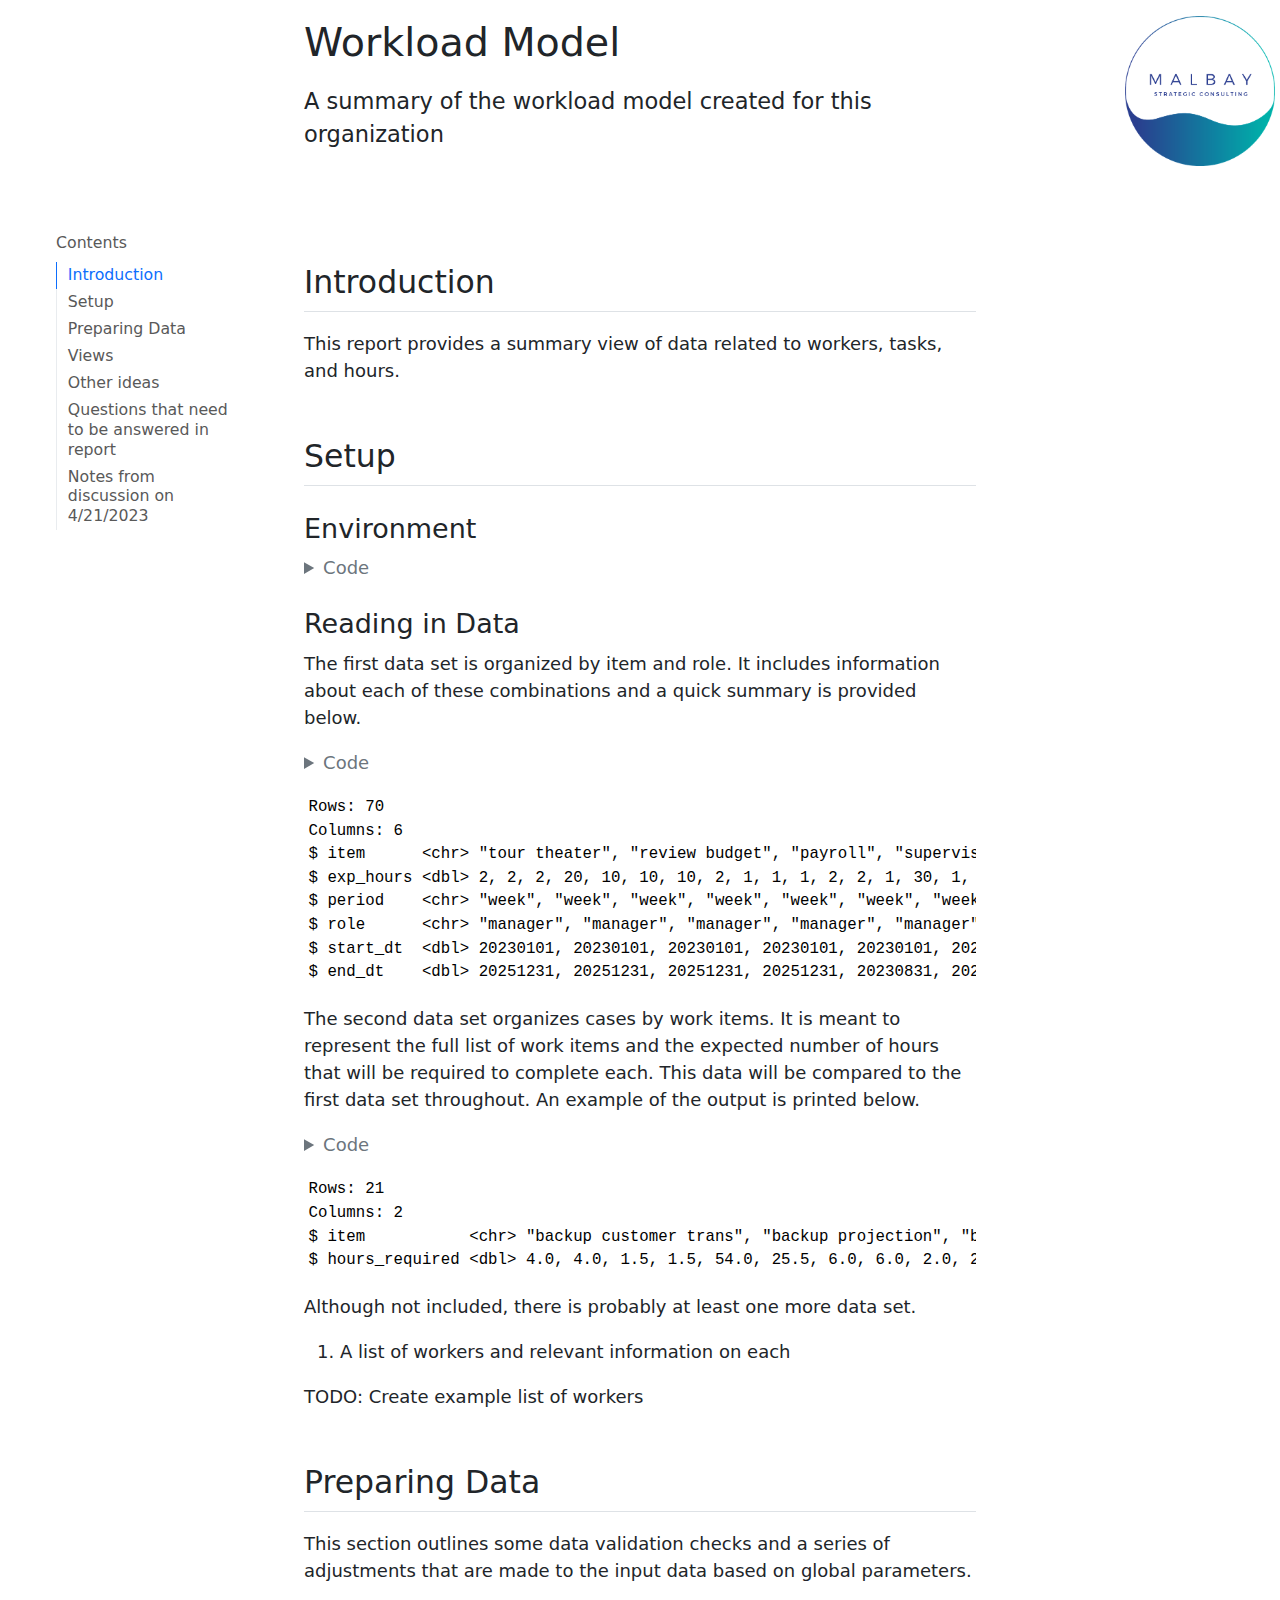
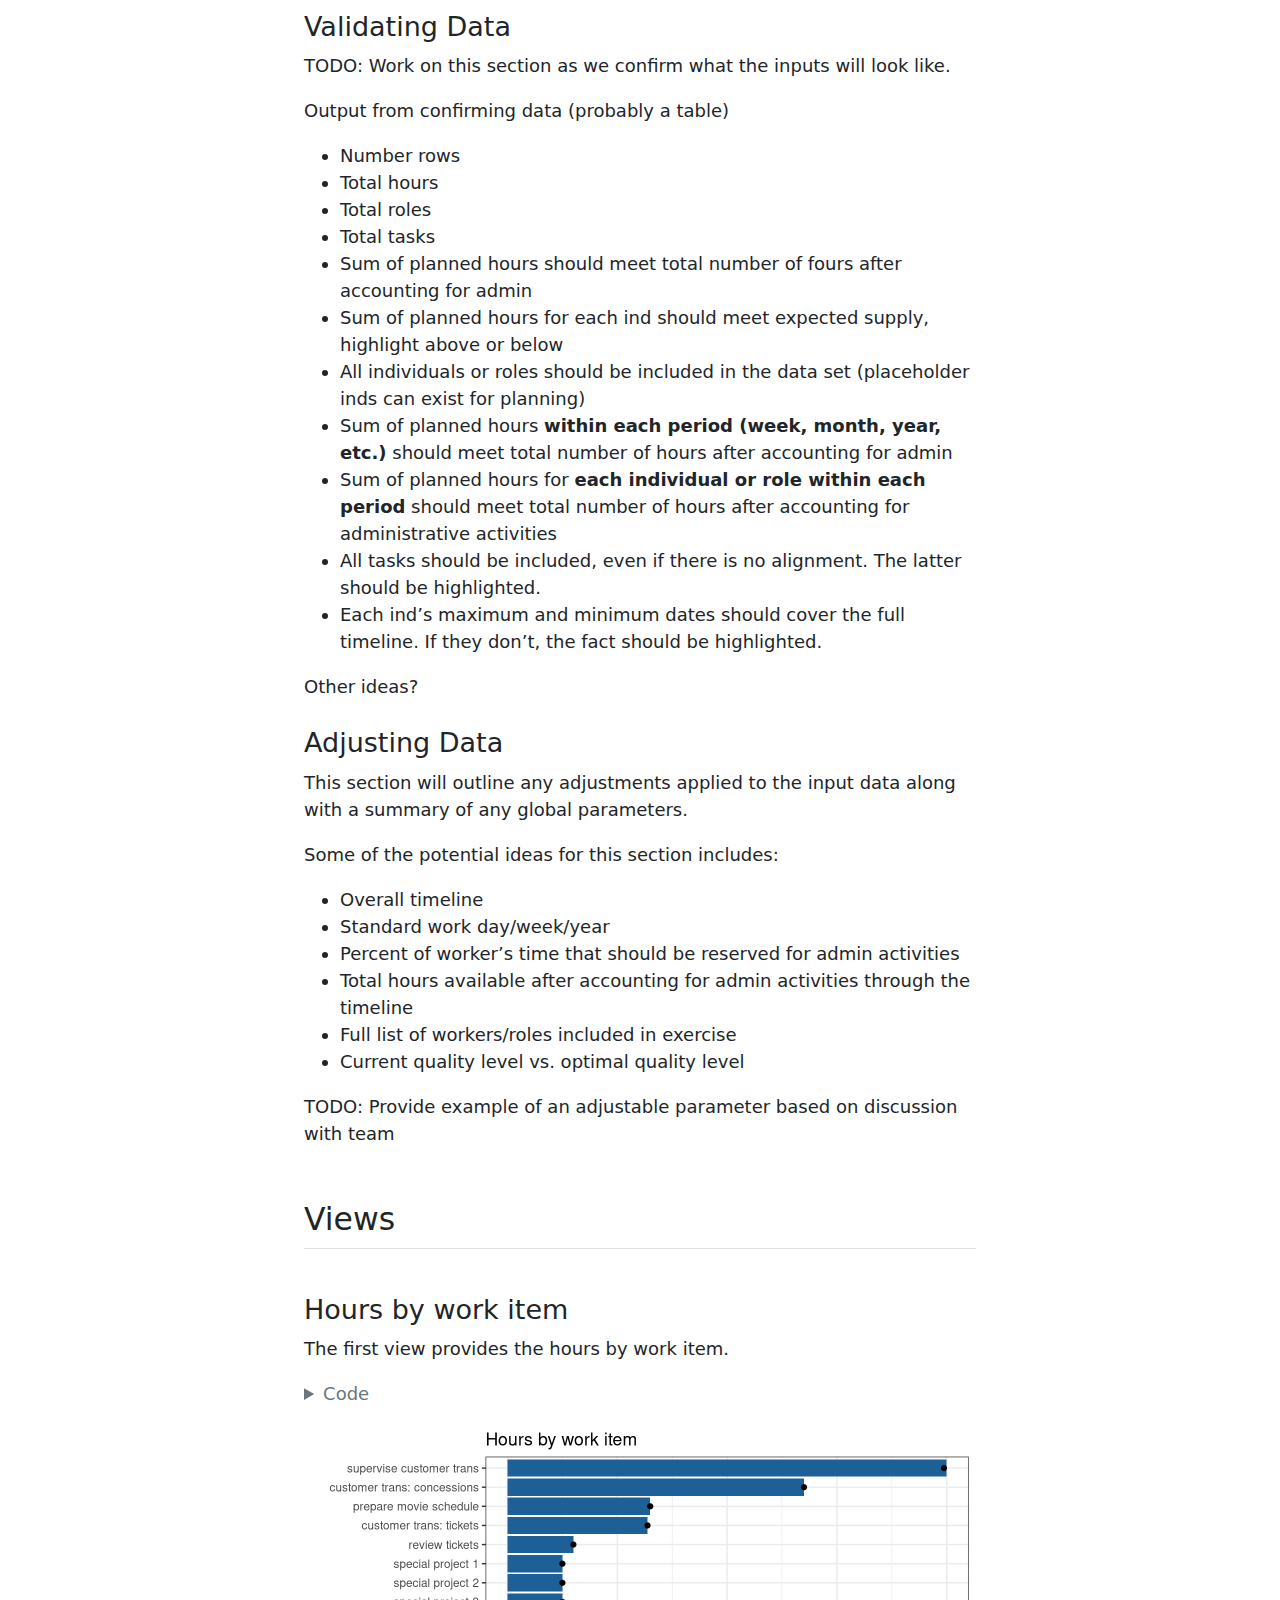
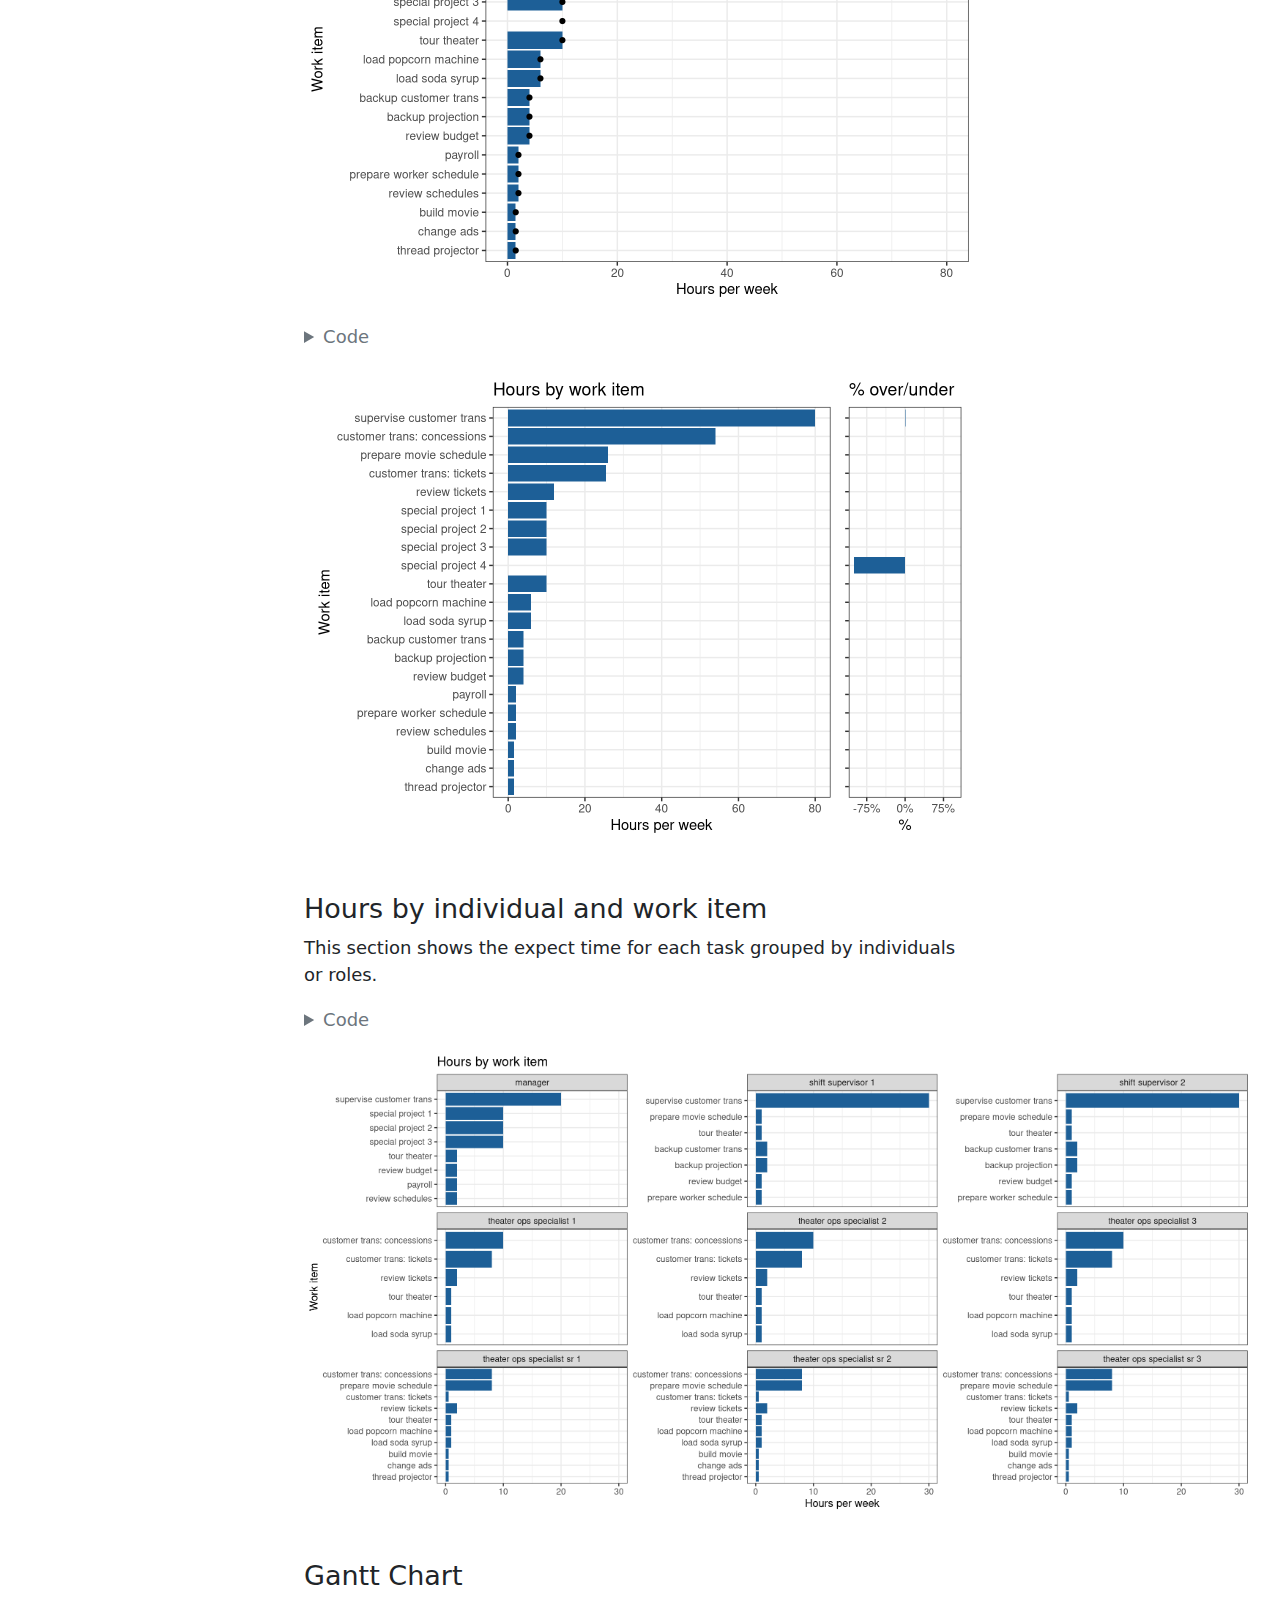
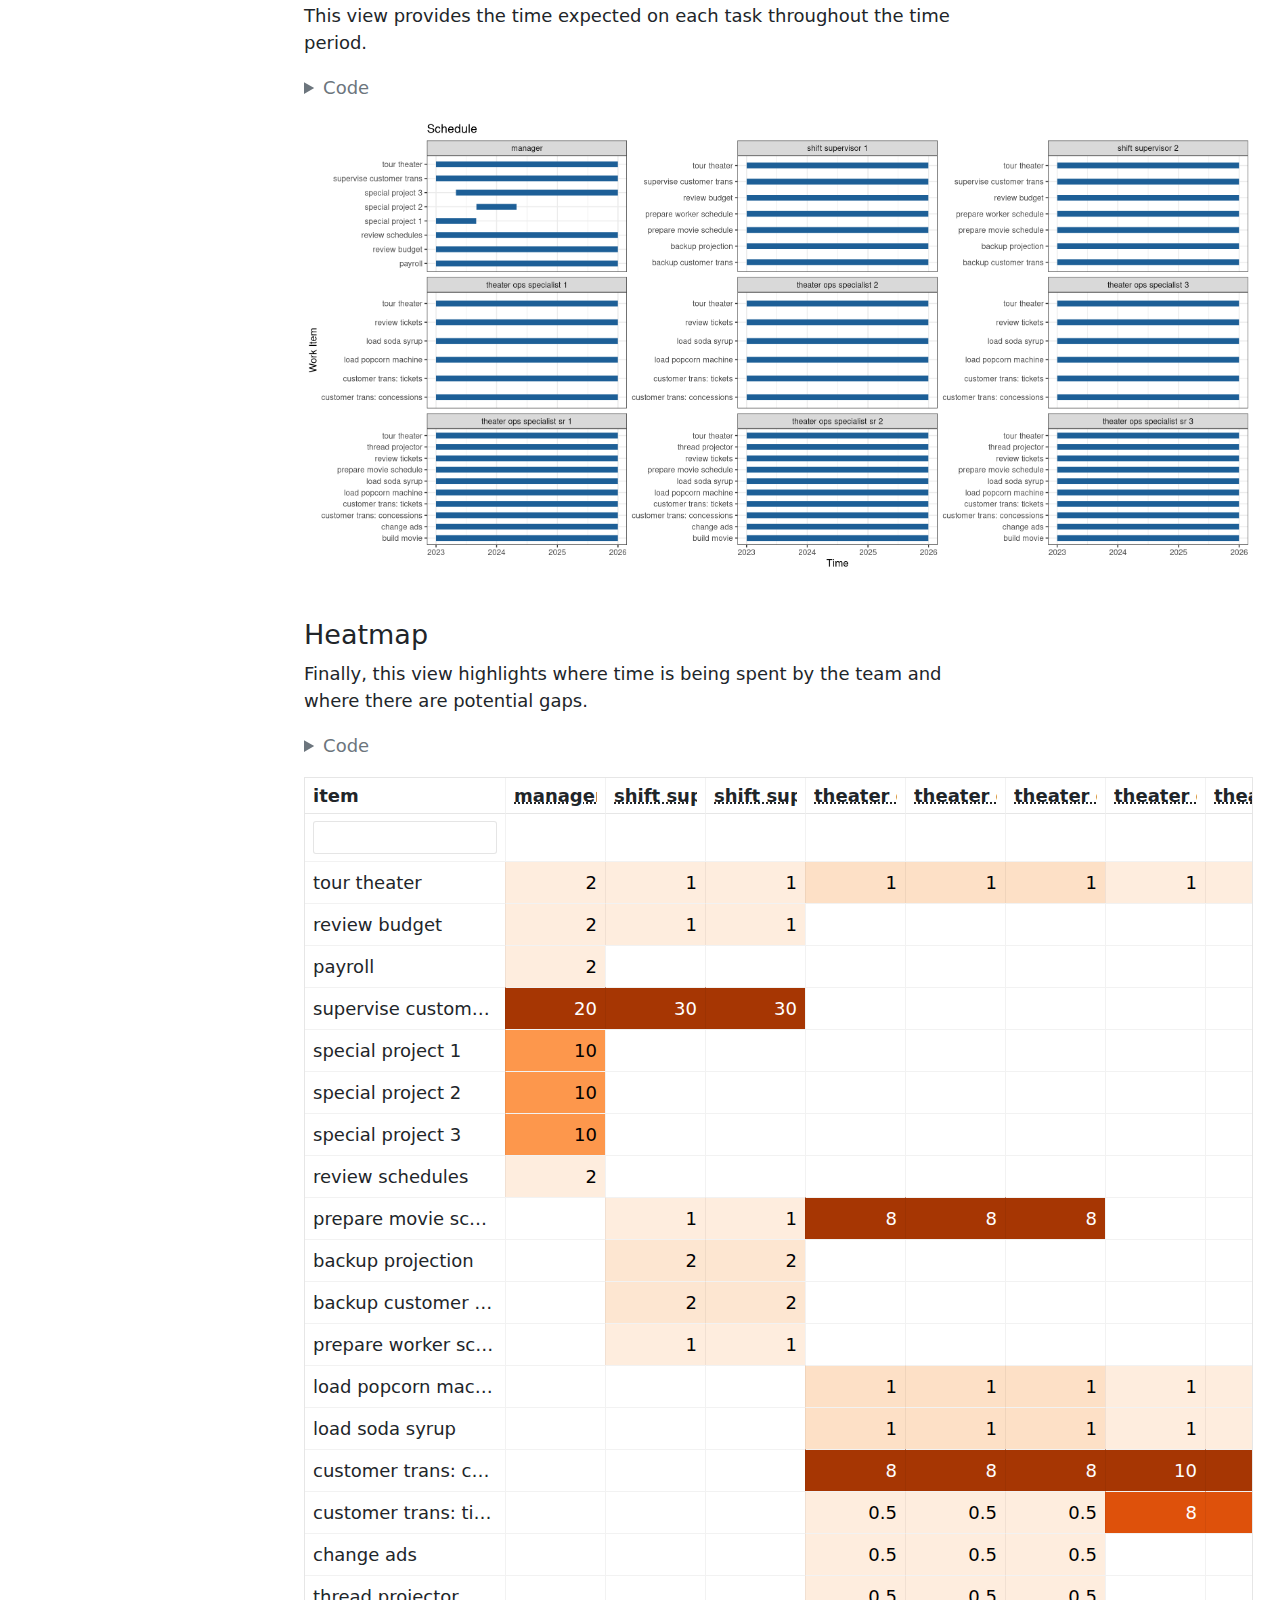
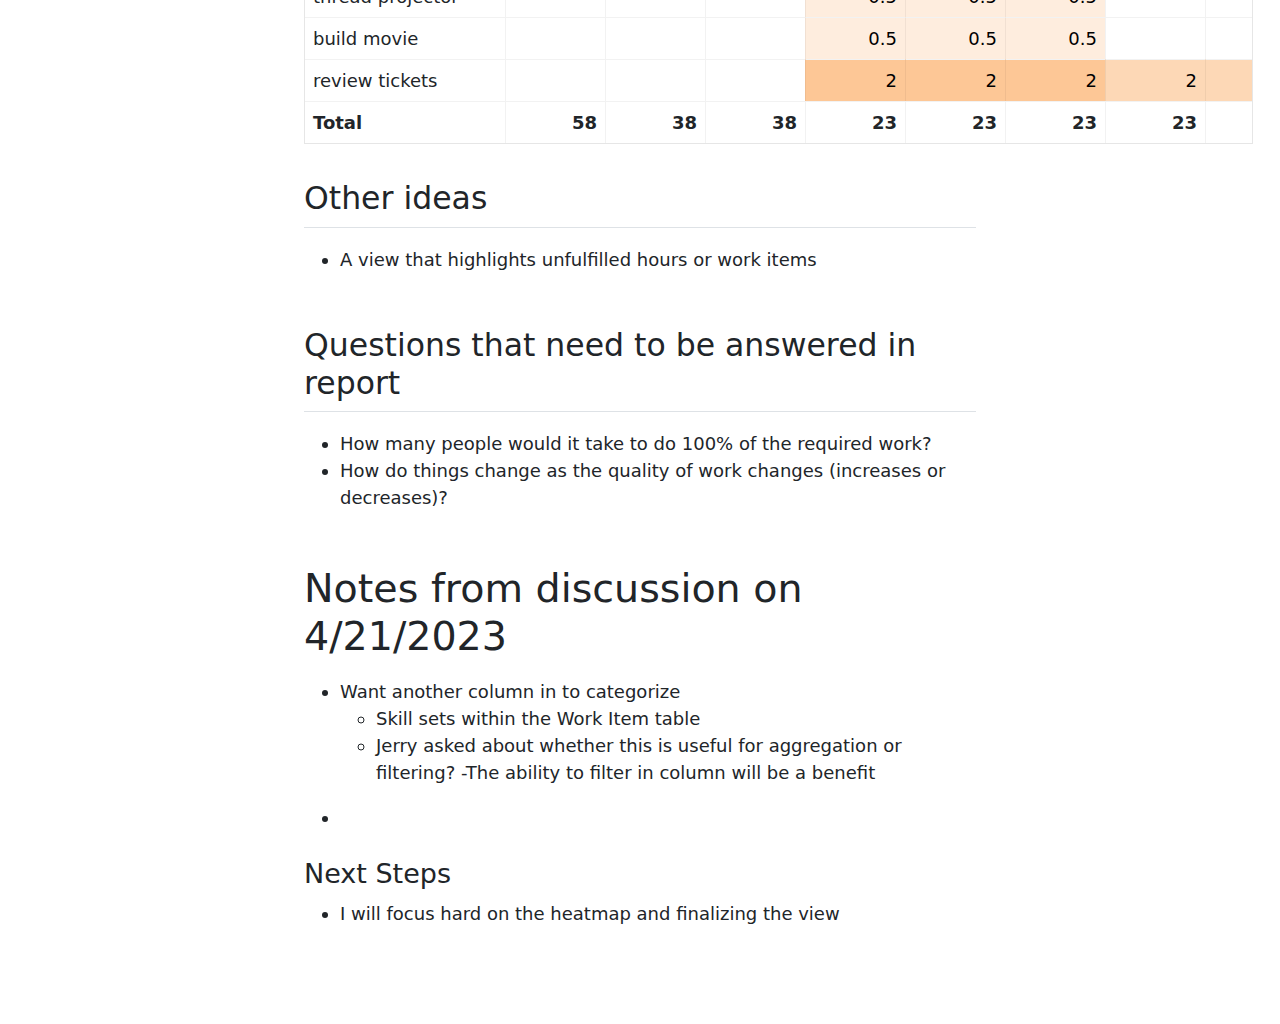
==== docs/index.html @ fd6bce7a "new version of website, drops old heatmaps to just use reactable" ====
<!DOCTYPE html>
<html xmlns="http://www.w3.org/1999/xhtml" lang="en" xml:lang="en"><head>

<meta charset="utf-8">
<meta name="generator" content="quarto-1.2.475">

<meta name="viewport" content="width=device-width, initial-scale=1.0, user-scalable=yes">


<title>Workload Model</title>
<style>
code{white-space: pre-wrap;}
span.smallcaps{font-variant: small-caps;}
div.columns{display: flex; gap: min(4vw, 1.5em);}
div.column{flex: auto; overflow-x: auto;}
div.hanging-indent{margin-left: 1.5em; text-indent: -1.5em;}
ul.task-list{list-style: none;}
ul.task-list li input[type="checkbox"] {
  width: 0.8em;
  margin: 0 0.8em 0.2em -1.6em;
  vertical-align: middle;
}
pre > code.sourceCode { white-space: pre; position: relative; }
pre > code.sourceCode > span { display: inline-block; line-height: 1.25; }
pre > code.sourceCode > span:empty { height: 1.2em; }
.sourceCode { overflow: visible; }
code.sourceCode > span { color: inherit; text-decoration: inherit; }
div.sourceCode { margin: 1em 0; }
pre.sourceCode { margin: 0; }
@media screen {
div.sourceCode { overflow: auto; }
}
@media print {
pre > code.sourceCode { white-space: pre-wrap; }
pre > code.sourceCode > span { text-indent: -5em; padding-left: 5em; }
}
pre.numberSource code
  { counter-reset: source-line 0; }
pre.numberSource code > span
  { position: relative; left: -4em; counter-increment: source-line; }
pre.numberSource code > span > a:first-child::before
  { content: counter(source-line);
    position: relative; left: -1em; text-align: right; vertical-align: baseline;
    border: none; display: inline-block;
    -webkit-touch-callout: none; -webkit-user-select: none;
    -khtml-user-select: none; -moz-user-select: none;
    -ms-user-select: none; user-select: none;
    padding: 0 4px; width: 4em;
    color: #aaaaaa;
  }
pre.numberSource { margin-left: 3em; border-left: 1px solid #aaaaaa;  padding-left: 4px; }
div.sourceCode
  {   }
@media screen {
pre > code.sourceCode > span > a:first-child::before { text-decoration: underline; }
}
code span.al { color: #ff0000; font-weight: bold; } /* Alert */
code span.an { color: #60a0b0; font-weight: bold; font-style: italic; } /* Annotation */
code span.at { color: #7d9029; } /* Attribute */
code span.bn { color: #40a070; } /* BaseN */
code span.bu { color: #008000; } /* BuiltIn */
code span.cf { color: #007020; font-weight: bold; } /* ControlFlow */
code span.ch { color: #4070a0; } /* Char */
code span.cn { color: #880000; } /* Constant */
code span.co { color: #60a0b0; font-style: italic; } /* Comment */
code span.cv { color: #60a0b0; font-weight: bold; font-style: italic; } /* CommentVar */
code span.do { color: #ba2121; font-style: italic; } /* Documentation */
code span.dt { color: #902000; } /* DataType */
code span.dv { color: #40a070; } /* DecVal */
code span.er { color: #ff0000; font-weight: bold; } /* Error */
code span.ex { } /* Extension */
code span.fl { color: #40a070; } /* Float */
code span.fu { color: #06287e; } /* Function */
code span.im { color: #008000; font-weight: bold; } /* Import */
code span.in { color: #60a0b0; font-weight: bold; font-style: italic; } /* Information */
code span.kw { color: #007020; font-weight: bold; } /* Keyword */
code span.op { color: #666666; } /* Operator */
code span.ot { color: #007020; } /* Other */
code span.pp { color: #bc7a00; } /* Preprocessor */
code span.sc { color: #4070a0; } /* SpecialChar */
code span.ss { color: #bb6688; } /* SpecialString */
code span.st { color: #4070a0; } /* String */
code span.va { color: #19177c; } /* Variable */
code span.vs { color: #4070a0; } /* VerbatimString */
code span.wa { color: #60a0b0; font-weight: bold; font-style: italic; } /* Warning */
</style>


<script src="site_libs/quarto-nav/quarto-nav.js"></script>
<script src="site_libs/clipboard/clipboard.min.js"></script>
<script src="site_libs/quarto-search/autocomplete.umd.js"></script>
<script src="site_libs/quarto-search/fuse.min.js"></script>
<script src="site_libs/quarto-search/quarto-search.js"></script>
<meta name="quarto:offset" content="./">
<script src="site_libs/quarto-html/quarto.js"></script>
<script src="site_libs/quarto-html/popper.min.js"></script>
<script src="site_libs/quarto-html/tippy.umd.min.js"></script>
<script src="site_libs/quarto-html/anchor.min.js"></script>
<link href="site_libs/quarto-html/tippy.css" rel="stylesheet">
<link href="site_libs/quarto-html/quarto-syntax-highlighting.css" rel="stylesheet" id="quarto-text-highlighting-styles">
<script src="site_libs/bootstrap/bootstrap.min.js"></script>
<link href="site_libs/bootstrap/bootstrap-icons.css" rel="stylesheet">
<link href="site_libs/bootstrap/bootstrap.min.css" rel="stylesheet" id="quarto-bootstrap" data-mode="light">
<script id="quarto-search-options" type="application/json">{
  "location": "sidebar",
  "copy-button": false,
  "collapse-after": 3,
  "panel-placement": "start",
  "type": "textbox",
  "limit": 20,
  "language": {
    "search-no-results-text": "No results",
    "search-matching-documents-text": "matching documents",
    "search-copy-link-title": "Copy link to search",
    "search-hide-matches-text": "Hide additional matches",
    "search-more-match-text": "more match in this document",
    "search-more-matches-text": "more matches in this document",
    "search-clear-button-title": "Clear",
    "search-detached-cancel-button-title": "Cancel",
    "search-submit-button-title": "Submit"
  }
}</script>

<script src="site_libs/core-js-2.5.3/shim.min.js"></script>
<script src="site_libs/react-17.0.0/react.min.js"></script>
<script src="site_libs/react-17.0.0/react-dom.min.js"></script>
<script src="site_libs/reactwidget-1.0.0/react-tools.js"></script>
<script src="site_libs/htmlwidgets-1.6.2/htmlwidgets.js"></script>
<link href="site_libs/reactable-0.4.4/reactable.css" rel="stylesheet">
<script src="site_libs/reactable-binding-0.4.4/reactable.js"></script>
<link href="site_libs/tippyjs-3.2.0/themes/google.css" rel="stylesheet">
<link href="site_libs/tippyjs-3.2.0/themes/light-border.css" rel="stylesheet">
<link href="site_libs/tippyjs-3.2.0/themes/light.css" rel="stylesheet">
<link href="site_libs/tippyjs-3.2.0/themes/translucent.css" rel="stylesheet">
<script src="site_libs/tippyjs-3.2.0/tippy.all.min.js"></script>
<script src="site_libs/tippy-binding-0.1.0/tippy.js"></script>


<link rel="stylesheet" href="styles.css">
</head>

<body class="floating">

<div id="quarto-search-results"></div>
<!-- content -->
<header id="title-block-header" class="quarto-title-block default toc-left page-columns page-full">
  <div class="quarto-title-banner page-columns page-full">
    <div class="quarto-title column-body">
      <h1 class="title">Workload Model</h1>
            <p class="subtitle lead">A summary of the workload model created for this organization</p>
                      </div>
  </div>
    
  
  <div class="quarto-title-meta">

      
    
      
    </div>
    
  
  </header><div id="quarto-content" class="quarto-container page-columns page-rows-contents page-layout-article">
<!-- sidebar -->
  <nav id="quarto-sidebar" class="sidebar collapse sidebar-navigation floating overflow-auto">
    <nav id="TOC" role="doc-toc" class="toc-active">
    <h2 id="toc-title">Contents</h2>
   
  <ul>
  <li><a href="#introduction" id="toc-introduction" class="nav-link active" data-scroll-target="#introduction">Introduction</a></li>
  <li><a href="#setup" id="toc-setup" class="nav-link" data-scroll-target="#setup">Setup</a>
  <ul class="collapse">
  <li><a href="#environment" id="toc-environment" class="nav-link" data-scroll-target="#environment">Environment</a></li>
  <li><a href="#reading-in-data" id="toc-reading-in-data" class="nav-link" data-scroll-target="#reading-in-data">Reading in Data</a></li>
  </ul></li>
  <li><a href="#preparing-data" id="toc-preparing-data" class="nav-link" data-scroll-target="#preparing-data">Preparing Data</a>
  <ul class="collapse">
  <li><a href="#validating-data" id="toc-validating-data" class="nav-link" data-scroll-target="#validating-data">Validating Data</a></li>
  <li><a href="#adjusting-data" id="toc-adjusting-data" class="nav-link" data-scroll-target="#adjusting-data">Adjusting Data</a></li>
  </ul></li>
  <li><a href="#views" id="toc-views" class="nav-link" data-scroll-target="#views">Views</a>
  <ul class="collapse">
  <li><a href="#hours-by-work-item" id="toc-hours-by-work-item" class="nav-link" data-scroll-target="#hours-by-work-item">Hours by work item</a></li>
  <li><a href="#hours-by-individual-and-work-item" id="toc-hours-by-individual-and-work-item" class="nav-link" data-scroll-target="#hours-by-individual-and-work-item">Hours by individual and work item</a></li>
  <li><a href="#gantt-chart" id="toc-gantt-chart" class="nav-link" data-scroll-target="#gantt-chart">Gantt Chart</a></li>
  <li><a href="#heatmap" id="toc-heatmap" class="nav-link" data-scroll-target="#heatmap">Heatmap</a></li>
  </ul></li>
  <li><a href="#other-ideas" id="toc-other-ideas" class="nav-link" data-scroll-target="#other-ideas">Other ideas</a></li>
  <li><a href="#questions-that-need-to-be-answered-in-report" id="toc-questions-that-need-to-be-answered-in-report" class="nav-link" data-scroll-target="#questions-that-need-to-be-answered-in-report">Questions that need to be answered in report</a></li>
  <li><a href="#notes-from-discussion-on-4212023" id="toc-notes-from-discussion-on-4212023" class="nav-link" data-scroll-target="#notes-from-discussion-on-4212023">Notes from discussion on 4/21/2023</a>
  <ul class="collapse">
  <li><a href="#next-steps" id="toc-next-steps" class="nav-link" data-scroll-target="#next-steps">Next Steps</a></li>
  </ul></li>
  </ul>
</nav>
</nav>
<!-- margin-sidebar -->
    <div id="quarto-margin-sidebar" class="sidebar margin-sidebar">
    </div>
<!-- main -->
<main class="content quarto-banner-title-block page-columns page-full" id="quarto-document-content">




<section id="introduction" class="level2">
<h2 class="anchored" data-anchor-id="introduction">Introduction</h2>
<p>This report provides a summary view of data related to workers, tasks, and hours.</p>
</section>
<section id="setup" class="level2">
<h2 class="anchored" data-anchor-id="setup">Setup</h2>
<section id="environment" class="level3">
<h3 class="anchored" data-anchor-id="environment">Environment</h3>
<div class="cell">
<details>
<summary>Code</summary>
<div class="sourceCode cell-code" id="cb1"><pre class="sourceCode r code-with-copy"><code class="sourceCode r"><span id="cb1-1"><a href="#cb1-1" aria-hidden="true" tabindex="-1"></a>here<span class="sc">::</span><span class="fu">i_am</span>(<span class="st">"final_report.qmd"</span>)</span>
<span id="cb1-2"><a href="#cb1-2" aria-hidden="true" tabindex="-1"></a><span class="fu">library</span>(here)</span>
<span id="cb1-3"><a href="#cb1-3" aria-hidden="true" tabindex="-1"></a><span class="fu">library</span>(ggplot2)</span>
<span id="cb1-4"><a href="#cb1-4" aria-hidden="true" tabindex="-1"></a><span class="fu">library</span>(dplyr)</span>
<span id="cb1-5"><a href="#cb1-5" aria-hidden="true" tabindex="-1"></a><span class="fu">library</span>(reactable)</span>
<span id="cb1-6"><a href="#cb1-6" aria-hidden="true" tabindex="-1"></a><span class="fu">library</span>(reactablefmtr)</span>
<span id="cb1-7"><a href="#cb1-7" aria-hidden="true" tabindex="-1"></a></span>
<span id="cb1-8"><a href="#cb1-8" aria-hidden="true" tabindex="-1"></a>cfg <span class="ot">&lt;-</span> config<span class="sc">::</span><span class="fu">get</span>()</span>
<span id="cb1-9"><a href="#cb1-9" aria-hidden="true" tabindex="-1"></a></span>
<span id="cb1-10"><a href="#cb1-10" aria-hidden="true" tabindex="-1"></a>ggplot2<span class="sc">::</span><span class="fu">theme_set</span>(<span class="fu">theme_bw</span>())</span>
<span id="cb1-11"><a href="#cb1-11" aria-hidden="true" tabindex="-1"></a></span>
<span id="cb1-12"><a href="#cb1-12" aria-hidden="true" tabindex="-1"></a>mbcol <span class="ot">&lt;-</span> <span class="st">"#1D5F97"</span></span>
<span id="cb1-13"><a href="#cb1-13" aria-hidden="true" tabindex="-1"></a></span>
<span id="cb1-14"><a href="#cb1-14" aria-hidden="true" tabindex="-1"></a><span class="co"># </span><span class="al">TODO</span></span>
<span id="cb1-15"><a href="#cb1-15" aria-hidden="true" tabindex="-1"></a><span class="co"># - add color pallette that aligns to malbay</span></span>
<span id="cb1-16"><a href="#cb1-16" aria-hidden="true" tabindex="-1"></a><span class="co"># - add a label to work items graph to show what each mark means</span></span>
<span id="cb1-17"><a href="#cb1-17" aria-hidden="true" tabindex="-1"></a><span class="co"># - figure out why rendering looks a little blurry</span></span>
<span id="cb1-18"><a href="#cb1-18" aria-hidden="true" tabindex="-1"></a><span class="co"># - 90 degree angle of header row on heatmap or some other solution</span></span>
<span id="cb1-19"><a href="#cb1-19" aria-hidden="true" tabindex="-1"></a><span class="co"># - Improve heatmap by</span></span>
<span id="cb1-20"><a href="#cb1-20" aria-hidden="true" tabindex="-1"></a>    <span class="co"># - making text smaller?</span></span>
<span id="cb1-21"><a href="#cb1-21" aria-hidden="true" tabindex="-1"></a>    <span class="co"># - Add tool tips with totals for columns and rows?</span></span>
<span id="cb1-22"><a href="#cb1-22" aria-hidden="true" tabindex="-1"></a>    <span class="co"># - </span></span>
<span id="cb1-23"><a href="#cb1-23" aria-hidden="true" tabindex="-1"></a><span class="co"># - After I get feedback on each view, start adding in data validation checks</span></span>
<span id="cb1-24"><a href="#cb1-24" aria-hidden="true" tabindex="-1"></a><span class="co"># Can I adjust the scroll to scroll and not jump</span></span>
<span id="cb1-25"><a href="#cb1-25" aria-hidden="true" tabindex="-1"></a></span>
<span id="cb1-26"><a href="#cb1-26" aria-hidden="true" tabindex="-1"></a></span>
<span id="cb1-27"><a href="#cb1-27" aria-hidden="true" tabindex="-1"></a></span>
<span id="cb1-28"><a href="#cb1-28" aria-hidden="true" tabindex="-1"></a></span>
<span id="cb1-29"><a href="#cb1-29" aria-hidden="true" tabindex="-1"></a><span class="co"># Random info: if prompted for gf pat, use credentials::set_github_pat()</span></span></code><button title="Copy to Clipboard" class="code-copy-button"><i class="bi"></i></button></pre></div>
</details>
</div>
</section>
<section id="reading-in-data" class="level3">
<h3 class="anchored" data-anchor-id="reading-in-data">Reading in Data</h3>
<p>The first data set is organized by item and role. It includes information about each of these combinations and a quick summary is provided below.</p>
<div class="cell">
<details>
<summary>Code</summary>
<div class="sourceCode cell-code" id="cb2"><pre class="sourceCode r code-with-copy"><code class="sourceCode r"><span id="cb2-1"><a href="#cb2-1" aria-hidden="true" tabindex="-1"></a>main_dat <span class="ot">&lt;-</span> readr<span class="sc">::</span><span class="fu">read_csv</span>(<span class="fu">here</span>(cfg<span class="sc">$</span>datapath, cfg<span class="sc">$</span>main), </span>
<span id="cb2-2"><a href="#cb2-2" aria-hidden="true" tabindex="-1"></a>                            <span class="at">show_col_types =</span> <span class="cn">FALSE</span>)</span>
<span id="cb2-3"><a href="#cb2-3" aria-hidden="true" tabindex="-1"></a></span>
<span id="cb2-4"><a href="#cb2-4" aria-hidden="true" tabindex="-1"></a><span class="fu">glimpse</span>(main_dat)</span></code><button title="Copy to Clipboard" class="code-copy-button"><i class="bi"></i></button></pre></div>
</details>
<div class="cell-output cell-output-stdout">
<pre><code>Rows: 70
Columns: 6
$ item      &lt;chr&gt; "tour theater", "review budget", "payroll", "supervise custo…
$ exp_hours &lt;dbl&gt; 2, 2, 2, 20, 10, 10, 10, 2, 1, 1, 1, 2, 2, 1, 30, 1, 1, 1, 2…
$ period    &lt;chr&gt; "week", "week", "week", "week", "week", "week", "week", "wee…
$ role      &lt;chr&gt; "manager", "manager", "manager", "manager", "manager", "mana…
$ start_dt  &lt;dbl&gt; 20230101, 20230101, 20230101, 20230101, 20230101, 20230901, …
$ end_dt    &lt;dbl&gt; 20251231, 20251231, 20251231, 20251231, 20230831, 20240430, …</code></pre>
</div>
</div>
<p>The second data set organizes cases by work items. It is meant to represent the full list of work items and the expected number of hours that will be required to complete each. This data will be compared to the first data set throughout. An example of the output is printed below.</p>
<div class="cell">
<details>
<summary>Code</summary>
<div class="sourceCode cell-code" id="cb4"><pre class="sourceCode r code-with-copy"><code class="sourceCode r"><span id="cb4-1"><a href="#cb4-1" aria-hidden="true" tabindex="-1"></a>workitems_dat <span class="ot">&lt;-</span> readr<span class="sc">::</span><span class="fu">read_csv</span>(<span class="fu">here</span>(cfg<span class="sc">$</span>datapath, cfg<span class="sc">$</span>workitems),</span>
<span id="cb4-2"><a href="#cb4-2" aria-hidden="true" tabindex="-1"></a>                                 <span class="at">show_col_types =</span> <span class="cn">FALSE</span>)</span>
<span id="cb4-3"><a href="#cb4-3" aria-hidden="true" tabindex="-1"></a></span>
<span id="cb4-4"><a href="#cb4-4" aria-hidden="true" tabindex="-1"></a><span class="fu">glimpse</span>(workitems_dat)</span></code><button title="Copy to Clipboard" class="code-copy-button"><i class="bi"></i></button></pre></div>
</details>
<div class="cell-output cell-output-stdout">
<pre><code>Rows: 21
Columns: 2
$ item           &lt;chr&gt; "backup customer trans", "backup projection", "build mo…
$ hours_required &lt;dbl&gt; 4.0, 4.0, 1.5, 1.5, 54.0, 25.5, 6.0, 6.0, 2.0, 26.0, 2.…</code></pre>
</div>
</div>
<p>Although not included, there is probably at least one more data set.</p>
<ol type="1">
<li>A list of workers and relevant information on each</li>
</ol>
<p>TODO: Create example list of workers</p>
</section>
</section>
<section id="preparing-data" class="level2">
<h2 class="anchored" data-anchor-id="preparing-data">Preparing Data</h2>
<p>This section outlines some data validation checks and a series of adjustments that are made to the input data based on global parameters.</p>
<section id="validating-data" class="level3">
<h3 class="anchored" data-anchor-id="validating-data">Validating Data</h3>
<p>TODO: Work on this section as we confirm what the inputs will look like.</p>
<p>Output from confirming data (probably a table)</p>
<ul>
<li>Number rows</li>
<li>Total hours</li>
<li>Total roles</li>
<li>Total tasks</li>
<li>Sum of planned hours should meet total number of fours after accounting for admin</li>
<li>Sum of planned hours for each ind should meet expected supply, highlight above or below</li>
<li>All individuals or roles should be included in the data set (placeholder inds can exist for planning)</li>
<li>Sum of planned hours <strong>within each period (week, month, year, etc.)</strong> should meet total number of hours after accounting for admin</li>
<li>Sum of planned hours for <strong>each individual or role within each period</strong> should meet total number of hours after accounting for administrative activities</li>
<li>All tasks should be included, even if there is no alignment. The latter should be highlighted.</li>
<li>Each ind’s maximum and minimum dates should cover the full timeline. If they don’t, the fact should be highlighted.</li>
</ul>
<p>Other ideas?</p>
</section>
<section id="adjusting-data" class="level3">
<h3 class="anchored" data-anchor-id="adjusting-data">Adjusting Data</h3>
<p>This section will outline any adjustments applied to the input data along with a summary of any global parameters.</p>
<p>Some of the potential ideas for this section includes:</p>
<ul>
<li>Overall timeline</li>
<li>Standard work day/week/year</li>
<li>Percent of worker’s time that should be reserved for admin activities</li>
<li>Total hours available after accounting for admin activities through the timeline</li>
<li>Full list of workers/roles included in exercise</li>
<li>Current quality level vs.&nbsp;optimal quality level</li>
</ul>
<p>TODO: Provide example of an adjustable parameter based on discussion with team</p>
</section>
</section>
<section id="views" class="level2 page-columns page-full">
<h2 class="anchored" data-anchor-id="views">Views</h2>
<section id="hours-by-work-item" class="level3">
<h3 class="anchored" data-anchor-id="hours-by-work-item">Hours by work item</h3>
<p>The first view provides the hours by work item.</p>
<div class="cell">
<details>
<summary>Code</summary>
<div class="sourceCode cell-code" id="cb6"><pre class="sourceCode r code-with-copy"><code class="sourceCode r"><span id="cb6-1"><a href="#cb6-1" aria-hidden="true" tabindex="-1"></a><span class="co"># prepare data</span></span>
<span id="cb6-2"><a href="#cb6-2" aria-hidden="true" tabindex="-1"></a>hours_by_item <span class="ot">&lt;-</span> main_dat <span class="sc">%&gt;%</span> </span>
<span id="cb6-3"><a href="#cb6-3" aria-hidden="true" tabindex="-1"></a>  <span class="fu">group_by</span>(item) <span class="sc">%&gt;%</span> </span>
<span id="cb6-4"><a href="#cb6-4" aria-hidden="true" tabindex="-1"></a>  <span class="fu">summarize</span>(<span class="at">hours =</span> <span class="fu">sum</span>(exp_hours)) <span class="sc">%&gt;%</span> </span>
<span id="cb6-5"><a href="#cb6-5" aria-hidden="true" tabindex="-1"></a>  <span class="fu">full_join</span>(workitems_dat, <span class="at">by =</span> <span class="fu">join_by</span>(item)) <span class="sc">%&gt;%</span> </span>
<span id="cb6-6"><a href="#cb6-6" aria-hidden="true" tabindex="-1"></a>  <span class="fu">mutate</span>(<span class="at">item =</span> forcats<span class="sc">::</span><span class="fu">fct_infreq</span>(item, <span class="at">w =</span> hours_required)) <span class="sc">%&gt;%</span> </span>
<span id="cb6-7"><a href="#cb6-7" aria-hidden="true" tabindex="-1"></a>  tidyr<span class="sc">::</span><span class="fu">replace_na</span>(<span class="fu">list</span>(<span class="at">hours =</span> <span class="dv">0</span>))</span>
<span id="cb6-8"><a href="#cb6-8" aria-hidden="true" tabindex="-1"></a></span>
<span id="cb6-9"><a href="#cb6-9" aria-hidden="true" tabindex="-1"></a>xlab <span class="ot">&lt;-</span> <span class="fu">unique</span>(main_dat<span class="sc">$</span>period)</span>
<span id="cb6-10"><a href="#cb6-10" aria-hidden="true" tabindex="-1"></a><span class="fu">stopifnot</span>(<span class="st">"period must be on the same time frame"</span> <span class="ot">=</span> <span class="fu">length</span>(xlab) <span class="sc">==</span> <span class="dv">1</span>)</span>
<span id="cb6-11"><a href="#cb6-11" aria-hidden="true" tabindex="-1"></a>  </span>
<span id="cb6-12"><a href="#cb6-12" aria-hidden="true" tabindex="-1"></a>  </span>
<span id="cb6-13"><a href="#cb6-13" aria-hidden="true" tabindex="-1"></a><span class="co"># Create graph</span></span>
<span id="cb6-14"><a href="#cb6-14" aria-hidden="true" tabindex="-1"></a>hours_by_item <span class="sc">%&gt;%</span> </span>
<span id="cb6-15"><a href="#cb6-15" aria-hidden="true" tabindex="-1"></a>  <span class="fu">ggplot</span>(<span class="fu">aes</span>(<span class="at">y =</span> forcats<span class="sc">::</span><span class="fu">fct_rev</span>(item))) <span class="sc">+</span></span>
<span id="cb6-16"><a href="#cb6-16" aria-hidden="true" tabindex="-1"></a>  <span class="fu">geom_col</span>(<span class="fu">aes</span>(<span class="at">x =</span> hours),</span>
<span id="cb6-17"><a href="#cb6-17" aria-hidden="true" tabindex="-1"></a>           <span class="at">fill =</span> mbcol) <span class="sc">+</span></span>
<span id="cb6-18"><a href="#cb6-18" aria-hidden="true" tabindex="-1"></a>  <span class="fu">geom_point</span>(<span class="fu">aes</span>(<span class="at">x =</span> hours_required)) <span class="sc">+</span></span>
<span id="cb6-19"><a href="#cb6-19" aria-hidden="true" tabindex="-1"></a>  <span class="fu">labs</span>(<span class="at">title =</span> <span class="st">"Hours by work item"</span>,</span>
<span id="cb6-20"><a href="#cb6-20" aria-hidden="true" tabindex="-1"></a>       <span class="at">y =</span> <span class="st">"Work item"</span>, </span>
<span id="cb6-21"><a href="#cb6-21" aria-hidden="true" tabindex="-1"></a>       <span class="at">x =</span> <span class="fu">paste0</span>(<span class="st">"Hours per "</span>, xlab))</span></code><button title="Copy to Clipboard" class="code-copy-button"><i class="bi"></i></button></pre></div>
</details>
<div class="cell-output-display">
<p><img src="final_report_files/figure-html/unnamed-chunk-3-1.png" class="img-fluid" width="672"></p>
</div>
<details>
<summary>Code</summary>
<div class="sourceCode cell-code" id="cb7"><pre class="sourceCode r code-with-copy"><code class="sourceCode r"><span id="cb7-1"><a href="#cb7-1" aria-hidden="true" tabindex="-1"></a>part1 <span class="ot">&lt;-</span> hours_by_item <span class="sc">%&gt;%</span> </span>
<span id="cb7-2"><a href="#cb7-2" aria-hidden="true" tabindex="-1"></a>  <span class="fu">mutate</span>(<span class="at">over_under_pct =</span> hours <span class="sc">/</span> hours_required<span class="dv">-1</span>) <span class="sc">%&gt;%</span> </span>
<span id="cb7-3"><a href="#cb7-3" aria-hidden="true" tabindex="-1"></a>  <span class="fu">select</span>(item, hours) <span class="sc">%&gt;%</span> </span>
<span id="cb7-4"><a href="#cb7-4" aria-hidden="true" tabindex="-1"></a>  <span class="fu">ggplot</span>(<span class="fu">aes</span>(<span class="at">y =</span> forcats<span class="sc">::</span><span class="fu">fct_rev</span>(item))) <span class="sc">+</span></span>
<span id="cb7-5"><a href="#cb7-5" aria-hidden="true" tabindex="-1"></a>  <span class="fu">geom_col</span>(<span class="fu">aes</span>(<span class="at">x =</span> hours),</span>
<span id="cb7-6"><a href="#cb7-6" aria-hidden="true" tabindex="-1"></a>           <span class="at">fill =</span> mbcol) <span class="sc">+</span></span>
<span id="cb7-7"><a href="#cb7-7" aria-hidden="true" tabindex="-1"></a>  <span class="fu">labs</span>(<span class="at">title =</span> <span class="st">"Hours by work item"</span>,</span>
<span id="cb7-8"><a href="#cb7-8" aria-hidden="true" tabindex="-1"></a>     <span class="at">y =</span> <span class="st">"Work item"</span>, </span>
<span id="cb7-9"><a href="#cb7-9" aria-hidden="true" tabindex="-1"></a>     <span class="at">x =</span> <span class="fu">paste0</span>(<span class="st">"Hours per "</span>, xlab))</span>
<span id="cb7-10"><a href="#cb7-10" aria-hidden="true" tabindex="-1"></a></span>
<span id="cb7-11"><a href="#cb7-11" aria-hidden="true" tabindex="-1"></a>  </span>
<span id="cb7-12"><a href="#cb7-12" aria-hidden="true" tabindex="-1"></a>part2 <span class="ot">&lt;-</span> hours_by_item <span class="sc">%&gt;%</span> </span>
<span id="cb7-13"><a href="#cb7-13" aria-hidden="true" tabindex="-1"></a>  <span class="fu">mutate</span>(<span class="at">over_under_pct =</span> hours <span class="sc">/</span> hours_required<span class="dv">-1</span>) <span class="sc">%&gt;%</span> </span>
<span id="cb7-14"><a href="#cb7-14" aria-hidden="true" tabindex="-1"></a>  <span class="fu">select</span>(item, over_under_pct) <span class="sc">%&gt;%</span> </span>
<span id="cb7-15"><a href="#cb7-15" aria-hidden="true" tabindex="-1"></a>  <span class="fu">ggplot</span>(<span class="fu">aes</span>(<span class="at">y =</span> forcats<span class="sc">::</span><span class="fu">fct_rev</span>(item))) <span class="sc">+</span></span>
<span id="cb7-16"><a href="#cb7-16" aria-hidden="true" tabindex="-1"></a>  <span class="fu">geom_col</span>(<span class="fu">aes</span>(<span class="at">x =</span> over_under_pct),</span>
<span id="cb7-17"><a href="#cb7-17" aria-hidden="true" tabindex="-1"></a>           <span class="at">fill =</span> mbcol) <span class="sc">+</span></span>
<span id="cb7-18"><a href="#cb7-18" aria-hidden="true" tabindex="-1"></a>  <span class="fu">scale_x_continuous</span>(<span class="at">labels =</span> scales<span class="sc">::</span>percent, <span class="at">limits =</span> <span class="fu">c</span>(<span class="sc">-</span><span class="dv">1</span>, <span class="dv">1</span>),</span>
<span id="cb7-19"><a href="#cb7-19" aria-hidden="true" tabindex="-1"></a>                     <span class="at">breaks =</span> <span class="fu">c</span>(<span class="sc">-</span>.<span class="dv">75</span>, <span class="dv">0</span>, .<span class="dv">75</span>)) <span class="sc">+</span></span>
<span id="cb7-20"><a href="#cb7-20" aria-hidden="true" tabindex="-1"></a>  <span class="fu">labs</span>(<span class="at">title =</span> <span class="st">"% over/under"</span>,</span>
<span id="cb7-21"><a href="#cb7-21" aria-hidden="true" tabindex="-1"></a>     <span class="at">y =</span> <span class="cn">NULL</span>, </span>
<span id="cb7-22"><a href="#cb7-22" aria-hidden="true" tabindex="-1"></a>     <span class="at">x =</span> <span class="st">"%"</span>)<span class="sc">+</span></span>
<span id="cb7-23"><a href="#cb7-23" aria-hidden="true" tabindex="-1"></a>  <span class="fu">theme</span>(<span class="at">axis.text.y =</span> <span class="fu">element_blank</span>())</span>
<span id="cb7-24"><a href="#cb7-24" aria-hidden="true" tabindex="-1"></a>  </span>
<span id="cb7-25"><a href="#cb7-25" aria-hidden="true" tabindex="-1"></a><span class="fu">library</span>(patchwork)</span>
<span id="cb7-26"><a href="#cb7-26" aria-hidden="true" tabindex="-1"></a></span>
<span id="cb7-27"><a href="#cb7-27" aria-hidden="true" tabindex="-1"></a>part1 <span class="sc">+</span> part2 <span class="sc">+</span> <span class="fu">plot_layout</span>(<span class="at">widths =</span> <span class="fu">c</span>(<span class="dv">3</span>, <span class="dv">1</span>))</span></code><button title="Copy to Clipboard" class="code-copy-button"><i class="bi"></i></button></pre></div>
</details>
<div class="cell-output-display">
<p><img src="final_report_files/figure-html/unnamed-chunk-3-2.png" class="img-fluid" width="672"></p>
</div>
</div>
</section>
<section id="hours-by-individual-and-work-item" class="level3 page-columns page-full">
<h3 class="anchored" data-anchor-id="hours-by-individual-and-work-item">Hours by individual and work item</h3>
<p>This section shows the expect time for each task grouped by individuals or roles.</p>
<div class="cell page-columns page-full">
<details>
<summary>Code</summary>
<div class="sourceCode cell-code" id="cb8"><pre class="sourceCode r code-with-copy"><code class="sourceCode r"><span id="cb8-1"><a href="#cb8-1" aria-hidden="true" tabindex="-1"></a><span class="co"># prepare data</span></span>
<span id="cb8-2"><a href="#cb8-2" aria-hidden="true" tabindex="-1"></a>hours_by_item_role <span class="ot">&lt;-</span> main_dat <span class="sc">%&gt;%</span></span>
<span id="cb8-3"><a href="#cb8-3" aria-hidden="true" tabindex="-1"></a>  <span class="fu">group_by</span>(item, role) <span class="sc">%&gt;%</span></span>
<span id="cb8-4"><a href="#cb8-4" aria-hidden="true" tabindex="-1"></a>  <span class="fu">summarize</span>(<span class="at">hours =</span> <span class="fu">sum</span>(exp_hours), <span class="at">.groups =</span> <span class="st">"drop"</span>) <span class="sc">%&gt;%</span>  </span>
<span id="cb8-5"><a href="#cb8-5" aria-hidden="true" tabindex="-1"></a>  <span class="co"># full_join(workitems_dat) %&gt;%</span></span>
<span id="cb8-6"><a href="#cb8-6" aria-hidden="true" tabindex="-1"></a>  <span class="fu">mutate</span>(<span class="at">item =</span> forcats<span class="sc">::</span><span class="fu">fct_infreq</span>(item, <span class="at">w =</span> hours)) <span class="co">#%&gt;%</span></span>
<span id="cb8-7"><a href="#cb8-7" aria-hidden="true" tabindex="-1"></a>  <span class="co"># tidyr::replace_na(list(hours = 0))</span></span>
<span id="cb8-8"><a href="#cb8-8" aria-hidden="true" tabindex="-1"></a></span>
<span id="cb8-9"><a href="#cb8-9" aria-hidden="true" tabindex="-1"></a>xlab <span class="ot">&lt;-</span> <span class="fu">unique</span>(main_dat<span class="sc">$</span>period)</span>
<span id="cb8-10"><a href="#cb8-10" aria-hidden="true" tabindex="-1"></a><span class="fu">stopifnot</span>(<span class="st">"period must be on the same time frame"</span> <span class="ot">=</span> <span class="fu">length</span>(xlab) <span class="sc">==</span> <span class="dv">1</span>)</span>
<span id="cb8-11"><a href="#cb8-11" aria-hidden="true" tabindex="-1"></a>  </span>
<span id="cb8-12"><a href="#cb8-12" aria-hidden="true" tabindex="-1"></a>  </span>
<span id="cb8-13"><a href="#cb8-13" aria-hidden="true" tabindex="-1"></a><span class="co"># Create graph</span></span>
<span id="cb8-14"><a href="#cb8-14" aria-hidden="true" tabindex="-1"></a>hours_by_item_role <span class="sc">%&gt;%</span> </span>
<span id="cb8-15"><a href="#cb8-15" aria-hidden="true" tabindex="-1"></a>  <span class="fu">ggplot</span>() <span class="sc">+</span></span>
<span id="cb8-16"><a href="#cb8-16" aria-hidden="true" tabindex="-1"></a>  <span class="fu">geom_col</span>(<span class="fu">aes</span>(<span class="at">x =</span> hours, <span class="at">y =</span> forcats<span class="sc">::</span><span class="fu">fct_rev</span>(item)), </span>
<span id="cb8-17"><a href="#cb8-17" aria-hidden="true" tabindex="-1"></a>           <span class="at">position =</span> <span class="st">"dodge"</span>, <span class="at">fill =</span> mbcol) <span class="sc">+</span></span>
<span id="cb8-18"><a href="#cb8-18" aria-hidden="true" tabindex="-1"></a>  <span class="fu">facet_wrap</span>(.<span class="sc">~</span>role, <span class="at">scale =</span> <span class="st">"free_y"</span>, <span class="at">nrow =</span> <span class="dv">3</span>) <span class="sc">+</span></span>
<span id="cb8-19"><a href="#cb8-19" aria-hidden="true" tabindex="-1"></a>  <span class="fu">labs</span>(<span class="at">title =</span> <span class="st">"Hours by work item"</span>,</span>
<span id="cb8-20"><a href="#cb8-20" aria-hidden="true" tabindex="-1"></a>       <span class="at">y =</span> <span class="st">"Work item"</span>, </span>
<span id="cb8-21"><a href="#cb8-21" aria-hidden="true" tabindex="-1"></a>       <span class="at">x =</span> <span class="fu">paste0</span>(<span class="st">"Hours per "</span>, xlab))</span></code><button title="Copy to Clipboard" class="code-copy-button"><i class="bi"></i></button></pre></div>
</details>
<div class="cell-output-display column-screen-inset-right">
<p><img src="final_report_files/figure-html/unnamed-chunk-4-1.png" class="img-fluid" width="1296"></p>
</div>
</div>
</section>
<section id="gantt-chart" class="level3 page-columns page-full">
<h3 class="anchored" data-anchor-id="gantt-chart">Gantt Chart</h3>
<p>This view provides the time expected on each task throughout the time period.</p>
<div class="cell page-columns page-full">
<details>
<summary>Code</summary>
<div class="sourceCode cell-code" id="cb9"><pre class="sourceCode r code-with-copy"><code class="sourceCode r"><span id="cb9-1"><a href="#cb9-1" aria-hidden="true" tabindex="-1"></a>main_dat <span class="sc">%&gt;%</span> </span>
<span id="cb9-2"><a href="#cb9-2" aria-hidden="true" tabindex="-1"></a>  <span class="co"># filter(role == "manager") %&gt;% </span></span>
<span id="cb9-3"><a href="#cb9-3" aria-hidden="true" tabindex="-1"></a>  <span class="fu">ggplot</span>(<span class="fu">aes</span>(<span class="at">x=</span>lubridate<span class="sc">::</span><span class="fu">ymd</span>(start_dt), <span class="at">xend=</span>lubridate<span class="sc">::</span><span class="fu">ymd</span>(end_dt), <span class="at">y=</span>item, <span class="at">yend=</span>item)) <span class="sc">+</span></span>
<span id="cb9-4"><a href="#cb9-4" aria-hidden="true" tabindex="-1"></a>  <span class="co"># theme_bw()+ #use ggplot theme with black gridlines and white background</span></span>
<span id="cb9-5"><a href="#cb9-5" aria-hidden="true" tabindex="-1"></a>  <span class="fu">geom_segment</span>(<span class="at">linewidth=</span><span class="dv">3</span>,</span>
<span id="cb9-6"><a href="#cb9-6" aria-hidden="true" tabindex="-1"></a>               <span class="at">color =</span> mbcol) <span class="sc">+</span> <span class="co">#increase line width of segments in the chart</span></span>
<span id="cb9-7"><a href="#cb9-7" aria-hidden="true" tabindex="-1"></a>  <span class="fu">facet_wrap</span>(.<span class="sc">~</span>role, <span class="at">scales =</span> <span class="st">"free_y"</span>) <span class="sc">+</span></span>
<span id="cb9-8"><a href="#cb9-8" aria-hidden="true" tabindex="-1"></a>  <span class="fu">labs</span>(<span class="at">title=</span><span class="st">'Schedule'</span>, <span class="at">x=</span><span class="st">'Time'</span>, <span class="at">y=</span><span class="st">'Work Item'</span>)</span></code><button title="Copy to Clipboard" class="code-copy-button"><i class="bi"></i></button></pre></div>
</details>
<div class="cell-output-display column-screen-inset-right">
<p><img src="final_report_files/figure-html/unnamed-chunk-5-1.png" class="img-fluid" width="1401"></p>
</div>
</div>
</section>
<section id="heatmap" class="level3 page-columns page-full">
<h3 class="anchored" data-anchor-id="heatmap">Heatmap</h3>
<p>Finally, this view highlights where time is being spent by the team and where there are potential gaps.</p>
<div class="cell page-columns page-full">
<details>
<summary>Code</summary>
<div class="sourceCode cell-code" id="cb10"><pre class="sourceCode r code-with-copy"><code class="sourceCode r"><span id="cb10-1"><a href="#cb10-1" aria-hidden="true" tabindex="-1"></a><span class="co"># https://glin.github.io/reactable/articles/examples.html#basic-usage</span></span>
<span id="cb10-2"><a href="#cb10-2" aria-hidden="true" tabindex="-1"></a></span>
<span id="cb10-3"><a href="#cb10-3" aria-hidden="true" tabindex="-1"></a><span class="co"># </span><span class="al">TODO</span><span class="co">: </span></span>
<span id="cb10-4"><a href="#cb10-4" aria-hidden="true" tabindex="-1"></a><span class="co"># Test tippy tooltip</span></span>
<span id="cb10-5"><a href="#cb10-5" aria-hidden="true" tabindex="-1"></a><span class="co"># Add some data that takes into account higher level work tasks / skills</span></span>
<span id="cb10-6"><a href="#cb10-6" aria-hidden="true" tabindex="-1"></a>hm_dat <span class="ot">&lt;-</span> main_dat <span class="sc">%&gt;%</span> </span>
<span id="cb10-7"><a href="#cb10-7" aria-hidden="true" tabindex="-1"></a>  <span class="fu">select</span>(item, exp_hours, role) <span class="sc">%&gt;%</span> </span>
<span id="cb10-8"><a href="#cb10-8" aria-hidden="true" tabindex="-1"></a>  tidyr<span class="sc">::</span><span class="fu">pivot_wider</span>(<span class="at">names_from =</span> role, </span>
<span id="cb10-9"><a href="#cb10-9" aria-hidden="true" tabindex="-1"></a>                     <span class="at">values_from =</span> exp_hours) <span class="sc">%&gt;%</span> </span>
<span id="cb10-10"><a href="#cb10-10" aria-hidden="true" tabindex="-1"></a>  <span class="fu">as.data.frame</span>()</span>
<span id="cb10-11"><a href="#cb10-11" aria-hidden="true" tabindex="-1"></a> </span>
<span id="cb10-12"><a href="#cb10-12" aria-hidden="true" tabindex="-1"></a><span class="fu">library</span>(tippy)</span>
<span id="cb10-13"><a href="#cb10-13" aria-hidden="true" tabindex="-1"></a>with_tooltip <span class="ot">&lt;-</span> <span class="cf">function</span>(value, tooltip, ...) {</span>
<span id="cb10-14"><a href="#cb10-14" aria-hidden="true" tabindex="-1"></a>  htmltools<span class="sc">::</span><span class="fu">div</span>(<span class="at">style =</span> <span class="st">"text-decoration: underline; text-decoration-style: dotted; cursor: help"</span>,</span>
<span id="cb10-15"><a href="#cb10-15" aria-hidden="true" tabindex="-1"></a>      <span class="fu">tippy</span>(value, tooltip, ...))</span>
<span id="cb10-16"><a href="#cb10-16" aria-hidden="true" tabindex="-1"></a>}</span>
<span id="cb10-17"><a href="#cb10-17" aria-hidden="true" tabindex="-1"></a></span>
<span id="cb10-18"><a href="#cb10-18" aria-hidden="true" tabindex="-1"></a></span>
<span id="cb10-19"><a href="#cb10-19" aria-hidden="true" tabindex="-1"></a><span class="fu">reactable</span>(hm_dat, </span>
<span id="cb10-20"><a href="#cb10-20" aria-hidden="true" tabindex="-1"></a>          <span class="at">resizable =</span> <span class="cn">TRUE</span>,</span>
<span id="cb10-21"><a href="#cb10-21" aria-hidden="true" tabindex="-1"></a>          <span class="at">pagination =</span> <span class="cn">FALSE</span>,</span>
<span id="cb10-22"><a href="#cb10-22" aria-hidden="true" tabindex="-1"></a>          <span class="at">bordered =</span> <span class="cn">TRUE</span>,</span>
<span id="cb10-23"><a href="#cb10-23" aria-hidden="true" tabindex="-1"></a>          <span class="at">wrap =</span> <span class="cn">FALSE</span>,</span>
<span id="cb10-24"><a href="#cb10-24" aria-hidden="true" tabindex="-1"></a>                    <span class="co"># width = 2000,</span></span>
<span id="cb10-25"><a href="#cb10-25" aria-hidden="true" tabindex="-1"></a>          <span class="co"># style = list(maxWidth = 3000),</span></span>
<span id="cb10-26"><a href="#cb10-26" aria-hidden="true" tabindex="-1"></a>          <span class="at">defaultColDef =</span> <span class="fu">colDef</span>(<span class="at">footer =</span> <span class="cf">function</span>(values) <span class="fu">sum</span>(values, <span class="at">na.rm =</span> T),</span>
<span id="cb10-27"><a href="#cb10-27" aria-hidden="true" tabindex="-1"></a>                                 <span class="at">footerStyle =</span> <span class="fu">list</span>(<span class="at">fontWeight =</span> <span class="st">"bold"</span>),</span>
<span id="cb10-28"><a href="#cb10-28" aria-hidden="true" tabindex="-1"></a>                                 <span class="at">minWidth =</span> <span class="dv">100</span>,</span>
<span id="cb10-29"><a href="#cb10-29" aria-hidden="true" tabindex="-1"></a>                                 <span class="at">style =</span> <span class="fu">color_scales</span>(hm_dat, </span>
<span id="cb10-30"><a href="#cb10-30" aria-hidden="true" tabindex="-1"></a>                                                      <span class="at">colors =</span> RColorBrewer<span class="sc">::</span><span class="fu">brewer.pal</span>(<span class="dv">5</span>, <span class="st">"Oranges"</span>))),</span>
<span id="cb10-31"><a href="#cb10-31" aria-hidden="true" tabindex="-1"></a>          <span class="at">columns =</span> <span class="fu">list</span>(</span>
<span id="cb10-32"><a href="#cb10-32" aria-hidden="true" tabindex="-1"></a>            <span class="at">item =</span> <span class="fu">colDef</span>(<span class="at">minWidth =</span> <span class="dv">200</span>, <span class="at">filterable =</span> <span class="cn">TRUE</span>, </span>
<span id="cb10-33"><a href="#cb10-33" aria-hidden="true" tabindex="-1"></a>                         <span class="at">sticky =</span> <span class="st">"left"</span>, <span class="at">footer =</span> <span class="st">"Total"</span>),</span>
<span id="cb10-34"><a href="#cb10-34" aria-hidden="true" tabindex="-1"></a>            <span class="co"># There must be a better way to do this...</span></span>
<span id="cb10-35"><a href="#cb10-35" aria-hidden="true" tabindex="-1"></a>            <span class="co"># cat(paste0("`", names(hm_dat), </span></span>
<span id="cb10-36"><a href="#cb10-36" aria-hidden="true" tabindex="-1"></a>            <span class="co">#            "` = colDef(header = with_tooltip('",names(hm_dat),</span></span>
<span id="cb10-37"><a href="#cb10-37" aria-hidden="true" tabindex="-1"></a>            <span class="co">#            "','",names(hm_dat),"'))"), </span></span>
<span id="cb10-38"><a href="#cb10-38" aria-hidden="true" tabindex="-1"></a>            <span class="co">#     sep = ",\n")</span></span>
<span id="cb10-39"><a href="#cb10-39" aria-hidden="true" tabindex="-1"></a>            <span class="st">`</span><span class="at">manager</span><span class="st">`</span> <span class="ot">=</span> <span class="fu">colDef</span>(<span class="at">header =</span> <span class="fu">with_tooltip</span>(<span class="st">'manager'</span>,<span class="st">'manager'</span>)),</span>
<span id="cb10-40"><a href="#cb10-40" aria-hidden="true" tabindex="-1"></a>            <span class="st">`</span><span class="at">shift supervisor 1</span><span class="st">`</span> <span class="ot">=</span> <span class="fu">colDef</span>(<span class="at">header =</span> <span class="fu">with_tooltip</span>(<span class="st">'shift supervisor 1'</span>,<span class="st">'shift supervisor 1'</span>)),</span>
<span id="cb10-41"><a href="#cb10-41" aria-hidden="true" tabindex="-1"></a>            <span class="st">`</span><span class="at">shift supervisor 2</span><span class="st">`</span> <span class="ot">=</span> <span class="fu">colDef</span>(<span class="at">header =</span> <span class="fu">with_tooltip</span>(<span class="st">'shift supervisor 2'</span>,<span class="st">'shift supervisor 2'</span>)),</span>
<span id="cb10-42"><a href="#cb10-42" aria-hidden="true" tabindex="-1"></a>            <span class="st">`</span><span class="at">theater ops specialist sr 1</span><span class="st">`</span> <span class="ot">=</span> <span class="fu">colDef</span>(<span class="at">header =</span> <span class="fu">with_tooltip</span>(<span class="st">'theater ops specialist sr 1'</span>,<span class="st">'theater ops specialist sr 1'</span>)),</span>
<span id="cb10-43"><a href="#cb10-43" aria-hidden="true" tabindex="-1"></a>            <span class="st">`</span><span class="at">theater ops specialist sr 2</span><span class="st">`</span> <span class="ot">=</span> <span class="fu">colDef</span>(<span class="at">header =</span> <span class="fu">with_tooltip</span>(<span class="st">'theater ops specialist sr 2'</span>,<span class="st">'theater ops specialist sr 2'</span>)),</span>
<span id="cb10-44"><a href="#cb10-44" aria-hidden="true" tabindex="-1"></a>            <span class="st">`</span><span class="at">theater ops specialist sr 3</span><span class="st">`</span> <span class="ot">=</span> <span class="fu">colDef</span>(<span class="at">header =</span> <span class="fu">with_tooltip</span>(<span class="st">'theater ops specialist sr 3'</span>,<span class="st">'theater ops specialist sr 3'</span>)),</span>
<span id="cb10-45"><a href="#cb10-45" aria-hidden="true" tabindex="-1"></a>            <span class="st">`</span><span class="at">theater ops specialist 1</span><span class="st">`</span> <span class="ot">=</span> <span class="fu">colDef</span>(<span class="at">header =</span> <span class="fu">with_tooltip</span>(<span class="st">'theater ops specialist 1'</span>,<span class="st">'theater ops specialist 1'</span>)),</span>
<span id="cb10-46"><a href="#cb10-46" aria-hidden="true" tabindex="-1"></a>            <span class="st">`</span><span class="at">theater ops specialist 2</span><span class="st">`</span> <span class="ot">=</span> <span class="fu">colDef</span>(<span class="at">header =</span> <span class="fu">with_tooltip</span>(<span class="st">'theater ops specialist 2'</span>,<span class="st">'theater ops specialist 2'</span>)),</span>
<span id="cb10-47"><a href="#cb10-47" aria-hidden="true" tabindex="-1"></a>            <span class="st">`</span><span class="at">theater ops specialist 3</span><span class="st">`</span> <span class="ot">=</span> <span class="fu">colDef</span>(<span class="at">header =</span> <span class="fu">with_tooltip</span>(<span class="st">'theater ops specialist 3'</span>,<span class="st">'theater ops specialist 3'</span>))</span>
<span id="cb10-48"><a href="#cb10-48" aria-hidden="true" tabindex="-1"></a>            )</span>
<span id="cb10-49"><a href="#cb10-49" aria-hidden="true" tabindex="-1"></a>          )</span></code><button title="Copy to Clipboard" class="code-copy-button"><i class="bi"></i></button></pre></div>
</details>
<div class="cell-output-display column-screen-inset-right">

<div class="reactable html-widget html-fill-item-overflow-hidden html-fill-item" id="htmlwidget-7d03035c2bd73a66ed10" style="width:auto;height:auto;"></div>
<script type="application/json" data-for="htmlwidget-7d03035c2bd73a66ed10">{"x":{"tag":{"name":"Reactable","attribs":{"data":{"item":["tour theater","review budget","payroll","supervise customer trans","special project 1","special project 2","special project 3","review schedules","prepare movie schedule","backup projection","backup customer trans","prepare worker schedule","load popcorn machine","load soda syrup","customer trans: concessions","customer trans: tickets","change ads","thread projector","build movie","review tickets"],"manager":[2,2,2,20,10,10,10,2,"NA","NA","NA","NA","NA","NA","NA","NA","NA","NA","NA","NA"],"shift supervisor 1":[1,1,"NA",30,"NA","NA","NA","NA",1,2,2,1,"NA","NA","NA","NA","NA","NA","NA","NA"],"shift supervisor 2":[1,1,"NA",30,"NA","NA","NA","NA",1,2,2,1,"NA","NA","NA","NA","NA","NA","NA","NA"],"theater ops specialist sr 1":[1,"NA","NA","NA","NA","NA","NA","NA",8,"NA","NA","NA",1,1,8,0.5,0.5,0.5,0.5,2],"theater ops specialist sr 2":[1,"NA","NA","NA","NA","NA","NA","NA",8,"NA","NA","NA",1,1,8,0.5,0.5,0.5,0.5,2],"theater ops specialist sr 3":[1,"NA","NA","NA","NA","NA","NA","NA",8,"NA","NA","NA",1,1,8,0.5,0.5,0.5,0.5,2],"theater ops specialist 1":[1,"NA","NA","NA","NA","NA","NA","NA","NA","NA","NA","NA",1,1,10,8,"NA","NA","NA",2],"theater ops specialist 2":[1,"NA","NA","NA","NA","NA","NA","NA","NA","NA","NA","NA",1,1,10,8,"NA","NA","NA",2],"theater ops specialist 3":[1,"NA","NA","NA","NA","NA","NA","NA","NA","NA","NA","NA",1,1,10,8,"NA","NA","NA",2]},"columns":[{"id":"item","name":"item","type":"character","footer":"Total","minWidth":200,"style":[[],[],[],[],[],[],[],[],[],[],[],[],[],[],{"customer trans":"concessions"},{"customer trans":"tickets"},[],[],[],[]],"footerStyle":{"fontWeight":"bold"},"filterable":true,"sticky":"left"},{"id":"manager","name":"manager","type":"numeric","footer":"58","minWidth":100,"style":[{"background":"#FEEDDEFF","color":"black","fontSize":null,"fontWeight":"normal","transition":"background 1s ease"},{"background":"#FEEDDEFF","color":"black","fontSize":null,"fontWeight":"normal","transition":"background 1s ease"},{"background":"#FEEDDEFF","color":"black","fontSize":null,"fontWeight":"normal","transition":"background 1s ease"},{"background":"#A63603FF","color":"white","fontSize":null,"fontWeight":"normal","transition":"background 1s ease"},{"background":"#FD974CFF","color":"black","fontSize":null,"fontWeight":"normal","transition":"background 1s ease"},{"background":"#FD974CFF","color":"black","fontSize":null,"fontWeight":"normal","transition":"background 1s ease"},{"background":"#FD974CFF","color":"black","fontSize":null,"fontWeight":"normal","transition":"background 1s ease"},{"background":"#FEEDDEFF","color":"black","fontSize":null,"fontWeight":"normal","transition":"background 1s ease"},{"background":[],"color":null,"fontSize":null,"fontWeight":"normal","transition":"background 1s ease"},{"background":[],"color":null,"fontSize":null,"fontWeight":"normal","transition":"background 1s ease"},{"background":[],"color":null,"fontSize":null,"fontWeight":"normal","transition":"background 1s ease"},{"background":[],"color":null,"fontSize":null,"fontWeight":"normal","transition":"background 1s ease"},{"background":[],"color":null,"fontSize":null,"fontWeight":"normal","transition":"background 1s ease"},{"background":[],"color":null,"fontSize":null,"fontWeight":"normal","transition":"background 1s ease"},{"background":[],"color":null,"fontSize":null,"fontWeight":"normal","transition":"background 1s ease"},{"background":[],"color":null,"fontSize":null,"fontWeight":"normal","transition":"background 1s ease"},{"background":[],"color":null,"fontSize":null,"fontWeight":"normal","transition":"background 1s ease"},{"background":[],"color":null,"fontSize":null,"fontWeight":"normal","transition":"background 1s ease"},{"background":[],"color":null,"fontSize":null,"fontWeight":"normal","transition":"background 1s ease"},{"background":[],"color":null,"fontSize":null,"fontWeight":"normal","transition":"background 1s ease"}],"footerStyle":{"fontWeight":"bold"},"header":{"name":"div","attribs":{"style":{"text-decoration":"underline","text-decoration-style":"dotted","cursor":"help"}},"children":[{"name":"WidgetContainer","attribs":{"key":"9ca3c9c9c6df06f67b55827cc489dcb1"},"children":[{"name":"Fragment","attribs":[],"children":[{"name":"span","attribs":{"id":"htmlwidget-37f4c0eda195943823a1","width":"100%","height":"338px","className":"tippy html-widget html-fill-item-overflow-hidden html-fill-item"},"children":[]},{"name":"script","attribs":{"type":"application/json","data-for":"htmlwidget-37f4c0eda195943823a1"},"children":["{\"x\":{\"opts\":{\"content\":\"manager\"},\"text\":\"manager\"},\"evals\":[],\"jsHooks\":[]}"]}]}]}]}},{"id":"shift supervisor 1","name":"shift supervisor 1","type":"numeric","footer":"38","minWidth":100,"style":[{"background":"#FEEDDEFF","color":"black","fontSize":null,"fontWeight":"normal","transition":"background 1s ease"},{"background":"#FEEDDEFF","color":"black","fontSize":null,"fontWeight":"normal","transition":"background 1s ease"},{"background":[],"color":null,"fontSize":null,"fontWeight":"normal","transition":"background 1s ease"},{"background":"#A63603FF","color":"white","fontSize":null,"fontWeight":"normal","transition":"background 1s ease"},{"background":[],"color":null,"fontSize":null,"fontWeight":"normal","transition":"background 1s ease"},{"background":[],"color":null,"fontSize":null,"fontWeight":"normal","transition":"background 1s ease"},{"background":[],"color":null,"fontSize":null,"fontWeight":"normal","transition":"background 1s ease"},{"background":[],"color":null,"fontSize":null,"fontWeight":"normal","transition":"background 1s ease"},{"background":"#FEEDDEFF","color":"black","fontSize":null,"fontWeight":"normal","transition":"background 1s ease"},{"background":"#FDE6D1FF","color":"black","fontSize":null,"fontWeight":"normal","transition":"background 1s ease"},{"background":"#FDE6D1FF","color":"black","fontSize":null,"fontWeight":"normal","transition":"background 1s ease"},{"background":"#FEEDDEFF","color":"black","fontSize":null,"fontWeight":"normal","transition":"background 1s ease"},{"background":[],"color":null,"fontSize":null,"fontWeight":"normal","transition":"background 1s ease"},{"background":[],"color":null,"fontSize":null,"fontWeight":"normal","transition":"background 1s ease"},{"background":[],"color":null,"fontSize":null,"fontWeight":"normal","transition":"background 1s ease"},{"background":[],"color":null,"fontSize":null,"fontWeight":"normal","transition":"background 1s ease"},{"background":[],"color":null,"fontSize":null,"fontWeight":"normal","transition":"background 1s ease"},{"background":[],"color":null,"fontSize":null,"fontWeight":"normal","transition":"background 1s ease"},{"background":[],"color":null,"fontSize":null,"fontWeight":"normal","transition":"background 1s ease"},{"background":[],"color":null,"fontSize":null,"fontWeight":"normal","transition":"background 1s ease"}],"footerStyle":{"fontWeight":"bold"},"header":{"name":"div","attribs":{"style":{"text-decoration":"underline","text-decoration-style":"dotted","cursor":"help"}},"children":[{"name":"WidgetContainer","attribs":{"key":"830b7ee66b23ff3107b57a57932f7c2b"},"children":[{"name":"Fragment","attribs":[],"children":[{"name":"span","attribs":{"id":"htmlwidget-cd81f63edc469919e859","width":"100%","height":"338px","className":"tippy html-widget html-fill-item-overflow-hidden html-fill-item"},"children":[]},{"name":"script","attribs":{"type":"application/json","data-for":"htmlwidget-cd81f63edc469919e859"},"children":["{\"x\":{\"opts\":{\"content\":\"shift supervisor 1\"},\"text\":\"shift supervisor 1\"},\"evals\":[],\"jsHooks\":[]}"]}]}]}]}},{"id":"shift supervisor 2","name":"shift supervisor 2","type":"numeric","footer":"38","minWidth":100,"style":[{"background":"#FEEDDEFF","color":"black","fontSize":null,"fontWeight":"normal","transition":"background 1s ease"},{"background":"#FEEDDEFF","color":"black","fontSize":null,"fontWeight":"normal","transition":"background 1s ease"},{"background":[],"color":null,"fontSize":null,"fontWeight":"normal","transition":"background 1s ease"},{"background":"#A63603FF","color":"white","fontSize":null,"fontWeight":"normal","transition":"background 1s ease"},{"background":[],"color":null,"fontSize":null,"fontWeight":"normal","transition":"background 1s ease"},{"background":[],"color":null,"fontSize":null,"fontWeight":"normal","transition":"background 1s ease"},{"background":[],"color":null,"fontSize":null,"fontWeight":"normal","transition":"background 1s ease"},{"background":[],"color":null,"fontSize":null,"fontWeight":"normal","transition":"background 1s ease"},{"background":"#FEEDDEFF","color":"black","fontSize":null,"fontWeight":"normal","transition":"background 1s ease"},{"background":"#FDE6D1FF","color":"black","fontSize":null,"fontWeight":"normal","transition":"background 1s ease"},{"background":"#FDE6D1FF","color":"black","fontSize":null,"fontWeight":"normal","transition":"background 1s ease"},{"background":"#FEEDDEFF","color":"black","fontSize":null,"fontWeight":"normal","transition":"background 1s ease"},{"background":[],"color":null,"fontSize":null,"fontWeight":"normal","transition":"background 1s ease"},{"background":[],"color":null,"fontSize":null,"fontWeight":"normal","transition":"background 1s ease"},{"background":[],"color":null,"fontSize":null,"fontWeight":"normal","transition":"background 1s ease"},{"background":[],"color":null,"fontSize":null,"fontWeight":"normal","transition":"background 1s ease"},{"background":[],"color":null,"fontSize":null,"fontWeight":"normal","transition":"background 1s ease"},{"background":[],"color":null,"fontSize":null,"fontWeight":"normal","transition":"background 1s ease"},{"background":[],"color":null,"fontSize":null,"fontWeight":"normal","transition":"background 1s ease"},{"background":[],"color":null,"fontSize":null,"fontWeight":"normal","transition":"background 1s ease"}],"footerStyle":{"fontWeight":"bold"},"header":{"name":"div","attribs":{"style":{"text-decoration":"underline","text-decoration-style":"dotted","cursor":"help"}},"children":[{"name":"WidgetContainer","attribs":{"key":"5d880c914ce5c9086b4061343ac28275"},"children":[{"name":"Fragment","attribs":[],"children":[{"name":"span","attribs":{"id":"htmlwidget-3ccd5217c7856e0964ea","width":"100%","height":"338px","className":"tippy html-widget html-fill-item-overflow-hidden html-fill-item"},"children":[]},{"name":"script","attribs":{"type":"application/json","data-for":"htmlwidget-3ccd5217c7856e0964ea"},"children":["{\"x\":{\"opts\":{\"content\":\"shift supervisor 2\"},\"text\":\"shift supervisor 2\"},\"evals\":[],\"jsHooks\":[]}"]}]}]}]}},{"id":"theater ops specialist sr 1","name":"theater ops specialist sr 1","type":"numeric","footer":"23","minWidth":100,"style":[{"background":"#FDE0C6FF","color":"black","fontSize":null,"fontWeight":"normal","transition":"background 1s ease"},{"background":[],"color":null,"fontSize":null,"fontWeight":"normal","transition":"background 1s ease"},{"background":[],"color":null,"fontSize":null,"fontWeight":"normal","transition":"background 1s ease"},{"background":[],"color":null,"fontSize":null,"fontWeight":"normal","transition":"background 1s ease"},{"background":[],"color":null,"fontSize":null,"fontWeight":"normal","transition":"background 1s ease"},{"background":[],"color":null,"fontSize":null,"fontWeight":"normal","transition":"background 1s ease"},{"background":[],"color":null,"fontSize":null,"fontWeight":"normal","transition":"background 1s ease"},{"background":[],"color":null,"fontSize":null,"fontWeight":"normal","transition":"background 1s ease"},{"background":"#A63603FF","color":"white","fontSize":null,"fontWeight":"normal","transition":"background 1s ease"},{"background":[],"color":null,"fontSize":null,"fontWeight":"normal","transition":"background 1s ease"},{"background":[],"color":null,"fontSize":null,"fontWeight":"normal","transition":"background 1s ease"},{"background":[],"color":null,"fontSize":null,"fontWeight":"normal","transition":"background 1s ease"},{"background":"#FDE0C6FF","color":"black","fontSize":null,"fontWeight":"normal","transition":"background 1s ease"},{"background":"#FDE0C6FF","color":"black","fontSize":null,"fontWeight":"normal","transition":"background 1s ease"},{"background":"#A63603FF","color":"white","fontSize":null,"fontWeight":"normal","transition":"background 1s ease"},{"background":"#FEEDDEFF","color":"black","fontSize":null,"fontWeight":"normal","transition":"background 1s ease"},{"background":"#FEEDDEFF","color":"black","fontSize":null,"fontWeight":"normal","transition":"background 1s ease"},{"background":"#FEEDDEFF","color":"black","fontSize":null,"fontWeight":"normal","transition":"background 1s ease"},{"background":"#FEEDDEFF","color":"black","fontSize":null,"fontWeight":"normal","transition":"background 1s ease"},{"background":"#FDC796FF","color":"black","fontSize":null,"fontWeight":"normal","transition":"background 1s ease"}],"footerStyle":{"fontWeight":"bold"},"header":{"name":"div","attribs":{"style":{"text-decoration":"underline","text-decoration-style":"dotted","cursor":"help"}},"children":[{"name":"WidgetContainer","attribs":{"key":"d73815bed289bb97086c73e0fa245c31"},"children":[{"name":"Fragment","attribs":[],"children":[{"name":"span","attribs":{"id":"htmlwidget-f8f56a9bd09bb2aaaef0","width":"100%","height":"338px","className":"tippy html-widget html-fill-item-overflow-hidden html-fill-item"},"children":[]},{"name":"script","attribs":{"type":"application/json","data-for":"htmlwidget-f8f56a9bd09bb2aaaef0"},"children":["{\"x\":{\"opts\":{\"content\":\"theater ops specialist sr 1\"},\"text\":\"theater ops specialist sr 1\"},\"evals\":[],\"jsHooks\":[]}"]}]}]}]}},{"id":"theater ops specialist sr 2","name":"theater ops specialist sr 2","type":"numeric","footer":"23","minWidth":100,"style":[{"background":"#FDE0C6FF","color":"black","fontSize":null,"fontWeight":"normal","transition":"background 1s ease"},{"background":[],"color":null,"fontSize":null,"fontWeight":"normal","transition":"background 1s ease"},{"background":[],"color":null,"fontSize":null,"fontWeight":"normal","transition":"background 1s ease"},{"background":[],"color":null,"fontSize":null,"fontWeight":"normal","transition":"background 1s ease"},{"background":[],"color":null,"fontSize":null,"fontWeight":"normal","transition":"background 1s ease"},{"background":[],"color":null,"fontSize":null,"fontWeight":"normal","transition":"background 1s ease"},{"background":[],"color":null,"fontSize":null,"fontWeight":"normal","transition":"background 1s ease"},{"background":[],"color":null,"fontSize":null,"fontWeight":"normal","transition":"background 1s ease"},{"background":"#A63603FF","color":"white","fontSize":null,"fontWeight":"normal","transition":"background 1s ease"},{"background":[],"color":null,"fontSize":null,"fontWeight":"normal","transition":"background 1s ease"},{"background":[],"color":null,"fontSize":null,"fontWeight":"normal","transition":"background 1s ease"},{"background":[],"color":null,"fontSize":null,"fontWeight":"normal","transition":"background 1s ease"},{"background":"#FDE0C6FF","color":"black","fontSize":null,"fontWeight":"normal","transition":"background 1s ease"},{"background":"#FDE0C6FF","color":"black","fontSize":null,"fontWeight":"normal","transition":"background 1s ease"},{"background":"#A63603FF","color":"white","fontSize":null,"fontWeight":"normal","transition":"background 1s ease"},{"background":"#FEEDDEFF","color":"black","fontSize":null,"fontWeight":"normal","transition":"background 1s ease"},{"background":"#FEEDDEFF","color":"black","fontSize":null,"fontWeight":"normal","transition":"background 1s ease"},{"background":"#FEEDDEFF","color":"black","fontSize":null,"fontWeight":"normal","transition":"background 1s ease"},{"background":"#FEEDDEFF","color":"black","fontSize":null,"fontWeight":"normal","transition":"background 1s ease"},{"background":"#FDC796FF","color":"black","fontSize":null,"fontWeight":"normal","transition":"background 1s ease"}],"footerStyle":{"fontWeight":"bold"},"header":{"name":"div","attribs":{"style":{"text-decoration":"underline","text-decoration-style":"dotted","cursor":"help"}},"children":[{"name":"WidgetContainer","attribs":{"key":"b09c31fc91458644d913827d899a9271"},"children":[{"name":"Fragment","attribs":[],"children":[{"name":"span","attribs":{"id":"htmlwidget-f588896439d4c52c4c12","width":"100%","height":"338px","className":"tippy html-widget html-fill-item-overflow-hidden html-fill-item"},"children":[]},{"name":"script","attribs":{"type":"application/json","data-for":"htmlwidget-f588896439d4c52c4c12"},"children":["{\"x\":{\"opts\":{\"content\":\"theater ops specialist sr 2\"},\"text\":\"theater ops specialist sr 2\"},\"evals\":[],\"jsHooks\":[]}"]}]}]}]}},{"id":"theater ops specialist sr 3","name":"theater ops specialist sr 3","type":"numeric","footer":"23","minWidth":100,"style":[{"background":"#FDE0C6FF","color":"black","fontSize":null,"fontWeight":"normal","transition":"background 1s ease"},{"background":[],"color":null,"fontSize":null,"fontWeight":"normal","transition":"background 1s ease"},{"background":[],"color":null,"fontSize":null,"fontWeight":"normal","transition":"background 1s ease"},{"background":[],"color":null,"fontSize":null,"fontWeight":"normal","transition":"background 1s ease"},{"background":[],"color":null,"fontSize":null,"fontWeight":"normal","transition":"background 1s ease"},{"background":[],"color":null,"fontSize":null,"fontWeight":"normal","transition":"background 1s ease"},{"background":[],"color":null,"fontSize":null,"fontWeight":"normal","transition":"background 1s ease"},{"background":[],"color":null,"fontSize":null,"fontWeight":"normal","transition":"background 1s ease"},{"background":"#A63603FF","color":"white","fontSize":null,"fontWeight":"normal","transition":"background 1s ease"},{"background":[],"color":null,"fontSize":null,"fontWeight":"normal","transition":"background 1s ease"},{"background":[],"color":null,"fontSize":null,"fontWeight":"normal","transition":"background 1s ease"},{"background":[],"color":null,"fontSize":null,"fontWeight":"normal","transition":"background 1s ease"},{"background":"#FDE0C6FF","color":"black","fontSize":null,"fontWeight":"normal","transition":"background 1s ease"},{"background":"#FDE0C6FF","color":"black","fontSize":null,"fontWeight":"normal","transition":"background 1s ease"},{"background":"#A63603FF","color":"white","fontSize":null,"fontWeight":"normal","transition":"background 1s ease"},{"background":"#FEEDDEFF","color":"black","fontSize":null,"fontWeight":"normal","transition":"background 1s ease"},{"background":"#FEEDDEFF","color":"black","fontSize":null,"fontWeight":"normal","transition":"background 1s ease"},{"background":"#FEEDDEFF","color":"black","fontSize":null,"fontWeight":"normal","transition":"background 1s ease"},{"background":"#FEEDDEFF","color":"black","fontSize":null,"fontWeight":"normal","transition":"background 1s ease"},{"background":"#FDC796FF","color":"black","fontSize":null,"fontWeight":"normal","transition":"background 1s ease"}],"footerStyle":{"fontWeight":"bold"},"header":{"name":"div","attribs":{"style":{"text-decoration":"underline","text-decoration-style":"dotted","cursor":"help"}},"children":[{"name":"WidgetContainer","attribs":{"key":"b23ef3ae6663cf4c525bfe00fc35790f"},"children":[{"name":"Fragment","attribs":[],"children":[{"name":"span","attribs":{"id":"htmlwidget-f51bde7435663825604d","width":"100%","height":"338px","className":"tippy html-widget html-fill-item-overflow-hidden html-fill-item"},"children":[]},{"name":"script","attribs":{"type":"application/json","data-for":"htmlwidget-f51bde7435663825604d"},"children":["{\"x\":{\"opts\":{\"content\":\"theater ops specialist sr 3\"},\"text\":\"theater ops specialist sr 3\"},\"evals\":[],\"jsHooks\":[]}"]}]}]}]}},{"id":"theater ops specialist 1","name":"theater ops specialist 1","type":"numeric","footer":"23","minWidth":100,"style":[{"background":"#FEEDDEFF","color":"black","fontSize":null,"fontWeight":"normal","transition":"background 1s ease"},{"background":[],"color":null,"fontSize":null,"fontWeight":"normal","transition":"background 1s ease"},{"background":[],"color":null,"fontSize":null,"fontWeight":"normal","transition":"background 1s ease"},{"background":[],"color":null,"fontSize":null,"fontWeight":"normal","transition":"background 1s ease"},{"background":[],"color":null,"fontSize":null,"fontWeight":"normal","transition":"background 1s ease"},{"background":[],"color":null,"fontSize":null,"fontWeight":"normal","transition":"background 1s ease"},{"background":[],"color":null,"fontSize":null,"fontWeight":"normal","transition":"background 1s ease"},{"background":[],"color":null,"fontSize":null,"fontWeight":"normal","transition":"background 1s ease"},{"background":[],"color":null,"fontSize":null,"fontWeight":"normal","transition":"background 1s ease"},{"background":[],"color":null,"fontSize":null,"fontWeight":"normal","transition":"background 1s ease"},{"background":[],"color":null,"fontSize":null,"fontWeight":"normal","transition":"background 1s ease"},{"background":[],"color":null,"fontSize":null,"fontWeight":"normal","transition":"background 1s ease"},{"background":"#FEEDDEFF","color":"black","fontSize":null,"fontWeight":"normal","transition":"background 1s ease"},{"background":"#FEEDDEFF","color":"black","fontSize":null,"fontWeight":"normal","transition":"background 1s ease"},{"background":"#A63603FF","color":"white","fontSize":null,"fontWeight":"normal","transition":"background 1s ease"},{"background":"#DE510BFF","color":"white","fontSize":null,"fontWeight":"normal","transition":"background 1s ease"},{"background":[],"color":null,"fontSize":null,"fontWeight":"normal","transition":"background 1s ease"},{"background":[],"color":null,"fontSize":null,"fontWeight":"normal","transition":"background 1s ease"},{"background":[],"color":null,"fontSize":null,"fontWeight":"normal","transition":"background 1s ease"},{"background":"#FDD8B6FF","color":"black","fontSize":null,"fontWeight":"normal","transition":"background 1s ease"}],"footerStyle":{"fontWeight":"bold"},"header":{"name":"div","attribs":{"style":{"text-decoration":"underline","text-decoration-style":"dotted","cursor":"help"}},"children":[{"name":"WidgetContainer","attribs":{"key":"d05b5e58e2aee93584dadfccca23e159"},"children":[{"name":"Fragment","attribs":[],"children":[{"name":"span","attribs":{"id":"htmlwidget-ab84966cf0a1296cb13c","width":"100%","height":"338px","className":"tippy html-widget html-fill-item-overflow-hidden html-fill-item"},"children":[]},{"name":"script","attribs":{"type":"application/json","data-for":"htmlwidget-ab84966cf0a1296cb13c"},"children":["{\"x\":{\"opts\":{\"content\":\"theater ops specialist 1\"},\"text\":\"theater ops specialist 1\"},\"evals\":[],\"jsHooks\":[]}"]}]}]}]}},{"id":"theater ops specialist 2","name":"theater ops specialist 2","type":"numeric","footer":"23","minWidth":100,"style":[{"background":"#FEEDDEFF","color":"black","fontSize":null,"fontWeight":"normal","transition":"background 1s ease"},{"background":[],"color":null,"fontSize":null,"fontWeight":"normal","transition":"background 1s ease"},{"background":[],"color":null,"fontSize":null,"fontWeight":"normal","transition":"background 1s ease"},{"background":[],"color":null,"fontSize":null,"fontWeight":"normal","transition":"background 1s ease"},{"background":[],"color":null,"fontSize":null,"fontWeight":"normal","transition":"background 1s ease"},{"background":[],"color":null,"fontSize":null,"fontWeight":"normal","transition":"background 1s ease"},{"background":[],"color":null,"fontSize":null,"fontWeight":"normal","transition":"background 1s ease"},{"background":[],"color":null,"fontSize":null,"fontWeight":"normal","transition":"background 1s ease"},{"background":[],"color":null,"fontSize":null,"fontWeight":"normal","transition":"background 1s ease"},{"background":[],"color":null,"fontSize":null,"fontWeight":"normal","transition":"background 1s ease"},{"background":[],"color":null,"fontSize":null,"fontWeight":"normal","transition":"background 1s ease"},{"background":[],"color":null,"fontSize":null,"fontWeight":"normal","transition":"background 1s ease"},{"background":"#FEEDDEFF","color":"black","fontSize":null,"fontWeight":"normal","transition":"background 1s ease"},{"background":"#FEEDDEFF","color":"black","fontSize":null,"fontWeight":"normal","transition":"background 1s ease"},{"background":"#A63603FF","color":"white","fontSize":null,"fontWeight":"normal","transition":"background 1s ease"},{"background":"#DE510BFF","color":"white","fontSize":null,"fontWeight":"normal","transition":"background 1s ease"},{"background":[],"color":null,"fontSize":null,"fontWeight":"normal","transition":"background 1s ease"},{"background":[],"color":null,"fontSize":null,"fontWeight":"normal","transition":"background 1s ease"},{"background":[],"color":null,"fontSize":null,"fontWeight":"normal","transition":"background 1s ease"},{"background":"#FDD8B6FF","color":"black","fontSize":null,"fontWeight":"normal","transition":"background 1s ease"}],"footerStyle":{"fontWeight":"bold"},"header":{"name":"div","attribs":{"style":{"text-decoration":"underline","text-decoration-style":"dotted","cursor":"help"}},"children":[{"name":"WidgetContainer","attribs":{"key":"9b0b490eb58f536a716796cda6feae46"},"children":[{"name":"Fragment","attribs":[],"children":[{"name":"span","attribs":{"id":"htmlwidget-512e96bb292628efcd55","width":"100%","height":"338px","className":"tippy html-widget html-fill-item-overflow-hidden html-fill-item"},"children":[]},{"name":"script","attribs":{"type":"application/json","data-for":"htmlwidget-512e96bb292628efcd55"},"children":["{\"x\":{\"opts\":{\"content\":\"theater ops specialist 2\"},\"text\":\"theater ops specialist 2\"},\"evals\":[],\"jsHooks\":[]}"]}]}]}]}},{"id":"theater ops specialist 3","name":"theater ops specialist 3","type":"numeric","footer":"23","minWidth":100,"style":[{"background":"#FEEDDEFF","color":"black","fontSize":null,"fontWeight":"normal","transition":"background 1s ease"},{"background":[],"color":null,"fontSize":null,"fontWeight":"normal","transition":"background 1s ease"},{"background":[],"color":null,"fontSize":null,"fontWeight":"normal","transition":"background 1s ease"},{"background":[],"color":null,"fontSize":null,"fontWeight":"normal","transition":"background 1s ease"},{"background":[],"color":null,"fontSize":null,"fontWeight":"normal","transition":"background 1s ease"},{"background":[],"color":null,"fontSize":null,"fontWeight":"normal","transition":"background 1s ease"},{"background":[],"color":null,"fontSize":null,"fontWeight":"normal","transition":"background 1s ease"},{"background":[],"color":null,"fontSize":null,"fontWeight":"normal","transition":"background 1s ease"},{"background":[],"color":null,"fontSize":null,"fontWeight":"normal","transition":"background 1s ease"},{"background":[],"color":null,"fontSize":null,"fontWeight":"normal","transition":"background 1s ease"},{"background":[],"color":null,"fontSize":null,"fontWeight":"normal","transition":"background 1s ease"},{"background":[],"color":null,"fontSize":null,"fontWeight":"normal","transition":"background 1s ease"},{"background":"#FEEDDEFF","color":"black","fontSize":null,"fontWeight":"normal","transition":"background 1s ease"},{"background":"#FEEDDEFF","color":"black","fontSize":null,"fontWeight":"normal","transition":"background 1s ease"},{"background":"#A63603FF","color":"white","fontSize":null,"fontWeight":"normal","transition":"background 1s ease"},{"background":"#DE510BFF","color":"white","fontSize":null,"fontWeight":"normal","transition":"background 1s ease"},{"background":[],"color":null,"fontSize":null,"fontWeight":"normal","transition":"background 1s ease"},{"background":[],"color":null,"fontSize":null,"fontWeight":"normal","transition":"background 1s ease"},{"background":[],"color":null,"fontSize":null,"fontWeight":"normal","transition":"background 1s ease"},{"background":"#FDD8B6FF","color":"black","fontSize":null,"fontWeight":"normal","transition":"background 1s ease"}],"footerStyle":{"fontWeight":"bold"},"header":{"name":"div","attribs":{"style":{"text-decoration":"underline","text-decoration-style":"dotted","cursor":"help"}},"children":[{"name":"WidgetContainer","attribs":{"key":"420aaf8d193a9e582c058fc5f7e469e3"},"children":[{"name":"Fragment","attribs":[],"children":[{"name":"span","attribs":{"id":"htmlwidget-5fe0744e20f55907d462","width":"100%","height":"338px","className":"tippy html-widget html-fill-item-overflow-hidden html-fill-item"},"children":[]},{"name":"script","attribs":{"type":"application/json","data-for":"htmlwidget-5fe0744e20f55907d462"},"children":["{\"x\":{\"opts\":{\"content\":\"theater ops specialist 3\"},\"text\":\"theater ops specialist 3\"},\"evals\":[],\"jsHooks\":[]}"]}]}]}]}}],"resizable":true,"pagination":false,"bordered":true,"nowrap":true,"dataKey":"b560adad201039f23d17e9c38ea69bd1"},"children":[]},"class":"reactR_markup"},"evals":[],"jsHooks":[]}</script>
</div>
</div>
</section>
</section>
<section id="other-ideas" class="level2">
<h2 class="anchored" data-anchor-id="other-ideas">Other ideas</h2>
<ul>
<li>A view that highlights unfulfilled hours or work items</li>
</ul>
</section>
<section id="questions-that-need-to-be-answered-in-report" class="level2">
<h2 class="anchored" data-anchor-id="questions-that-need-to-be-answered-in-report">Questions that need to be answered in report</h2>
<ul>
<li>How many people would it take to do 100% of the required work?</li>
<li>How do things change as the quality of work changes (increases or decreases)?</li>
</ul>
</section>
<section id="notes-from-discussion-on-4212023" class="level1">
<h1>Notes from discussion on 4/21/2023</h1>
<ul>
<li>Want another column in to categorize
<ul>
<li>Skill sets within the Work Item table</li>
<li>Jerry asked about whether this is useful for aggregation or filtering? -The ability to filter in column will be a benefit</li>
</ul></li>
<li></li>
</ul>
<section id="next-steps" class="level3">
<h3 class="anchored" data-anchor-id="next-steps">Next Steps</h3>
<ul>
<li>I will focus hard on the heatmap and finalizing the view</li>
</ul>


</section>
</section>

</main> <!-- /main -->
<script id="quarto-html-after-body" type="application/javascript">
window.document.addEventListener("DOMContentLoaded", function (event) {
  const toggleBodyColorMode = (bsSheetEl) => {
    const mode = bsSheetEl.getAttribute("data-mode");
    const bodyEl = window.document.querySelector("body");
    if (mode === "dark") {
      bodyEl.classList.add("quarto-dark");
      bodyEl.classList.remove("quarto-light");
    } else {
      bodyEl.classList.add("quarto-light");
      bodyEl.classList.remove("quarto-dark");
    }
  }
  const toggleBodyColorPrimary = () => {
    const bsSheetEl = window.document.querySelector("link#quarto-bootstrap");
    if (bsSheetEl) {
      toggleBodyColorMode(bsSheetEl);
    }
  }
  toggleBodyColorPrimary();  
  const icon = "";
  const anchorJS = new window.AnchorJS();
  anchorJS.options = {
    placement: 'right',
    icon: icon
  };
  anchorJS.add('.anchored');
  const clipboard = new window.ClipboardJS('.code-copy-button', {
    target: function(trigger) {
      return trigger.previousElementSibling;
    }
  });
  clipboard.on('success', function(e) {
    // button target
    const button = e.trigger;
    // don't keep focus
    button.blur();
    // flash "checked"
    button.classList.add('code-copy-button-checked');
    var currentTitle = button.getAttribute("title");
    button.setAttribute("title", "Copied!");
    let tooltip;
    if (window.bootstrap) {
      button.setAttribute("data-bs-toggle", "tooltip");
      button.setAttribute("data-bs-placement", "left");
      button.setAttribute("data-bs-title", "Copied!");
      tooltip = new bootstrap.Tooltip(button, 
        { trigger: "manual", 
          customClass: "code-copy-button-tooltip",
          offset: [0, -8]});
      tooltip.show();    
    }
    setTimeout(function() {
      if (tooltip) {
        tooltip.hide();
        button.removeAttribute("data-bs-title");
        button.removeAttribute("data-bs-toggle");
        button.removeAttribute("data-bs-placement");
      }
      button.setAttribute("title", currentTitle);
      button.classList.remove('code-copy-button-checked');
    }, 1000);
    // clear code selection
    e.clearSelection();
  });
  function tippyHover(el, contentFn) {
    const config = {
      allowHTML: true,
      content: contentFn,
      maxWidth: 500,
      delay: 100,
      arrow: false,
      appendTo: function(el) {
          return el.parentElement;
      },
      interactive: true,
      interactiveBorder: 10,
      theme: 'quarto',
      placement: 'bottom-start'
    };
    window.tippy(el, config); 
  }
  const noterefs = window.document.querySelectorAll('a[role="doc-noteref"]');
  for (var i=0; i<noterefs.length; i++) {
    const ref = noterefs[i];
    tippyHover(ref, function() {
      // use id or data attribute instead here
      let href = ref.getAttribute('data-footnote-href') || ref.getAttribute('href');
      try { href = new URL(href).hash; } catch {}
      const id = href.replace(/^#\/?/, "");
      const note = window.document.getElementById(id);
      return note.innerHTML;
    });
  }
  const findCites = (el) => {
    const parentEl = el.parentElement;
    if (parentEl) {
      const cites = parentEl.dataset.cites;
      if (cites) {
        return {
          el,
          cites: cites.split(' ')
        };
      } else {
        return findCites(el.parentElement)
      }
    } else {
      return undefined;
    }
  };
  var bibliorefs = window.document.querySelectorAll('a[role="doc-biblioref"]');
  for (var i=0; i<bibliorefs.length; i++) {
    const ref = bibliorefs[i];
    const citeInfo = findCites(ref);
    if (citeInfo) {
      tippyHover(citeInfo.el, function() {
        var popup = window.document.createElement('div');
        citeInfo.cites.forEach(function(cite) {
          var citeDiv = window.document.createElement('div');
          citeDiv.classList.add('hanging-indent');
          citeDiv.classList.add('csl-entry');
          var biblioDiv = window.document.getElementById('ref-' + cite);
          if (biblioDiv) {
            citeDiv.innerHTML = biblioDiv.innerHTML;
          }
          popup.appendChild(citeDiv);
        });
        return popup.innerHTML;
      });
    }
  }
});
</script>
</div> <!-- /content -->



</body></html>
---- docs/site_libs/quarto-html/tippy.css ----
.tippy-box[data-animation=fade][data-state=hidden]{opacity:0}[data-tippy-root]{max-width:calc(100vw - 10px)}.tippy-box{position:relative;background-color:#333;color:#fff;border-radius:4px;font-size:14px;line-height:1.4;white-space:normal;outline:0;transition-property:transform,visibility,opacity}.tippy-box[data-placement^=top]>.tippy-arrow{bottom:0}.tippy-box[data-placement^=top]>.tippy-arrow:before{bottom:-7px;left:0;border-width:8px 8px 0;border-top-color:initial;transform-origin:center top}.tippy-box[data-placement^=bottom]>.tippy-arrow{top:0}.tippy-box[data-placement^=bottom]>.tippy-arrow:before{top:-7px;left:0;border-width:0 8px 8px;border-bottom-color:initial;transform-origin:center bottom}.tippy-box[data-placement^=left]>.tippy-arrow{right:0}.tippy-box[data-placement^=left]>.tippy-arrow:before{border-width:8px 0 8px 8px;border-left-color:initial;right:-7px;transform-origin:center left}.tippy-box[data-placement^=right]>.tippy-arrow{left:0}.tippy-box[data-placement^=right]>.tippy-arrow:before{left:-7px;border-width:8px 8px 8px 0;border-right-color:initial;transform-origin:center right}.tippy-box[data-inertia][data-state=visible]{transition-timing-function:cubic-bezier(.54,1.5,.38,1.11)}.tippy-arrow{width:16px;height:16px;color:#333}.tippy-arrow:before{content:"";position:absolute;border-color:transparent;border-style:solid}.tippy-content{position:relative;padding:5px 9px;z-index:1}
---- docs/site_libs/quarto-html/quarto-syntax-highlighting.css ----
/* quarto syntax highlight colors */
:root {
  --quarto-hl-ot-color: #003B4F;
  --quarto-hl-at-color: #657422;
  --quarto-hl-ss-color: #20794D;
  --quarto-hl-an-color: #5E5E5E;
  --quarto-hl-fu-color: #4758AB;
  --quarto-hl-st-color: #20794D;
  --quarto-hl-cf-color: #003B4F;
  --quarto-hl-op-color: #5E5E5E;
  --quarto-hl-er-color: #AD0000;
  --quarto-hl-bn-color: #AD0000;
  --quarto-hl-al-color: #AD0000;
  --quarto-hl-va-color: #111111;
  --quarto-hl-bu-color: inherit;
  --quarto-hl-ex-color: inherit;
  --quarto-hl-pp-color: #AD0000;
  --quarto-hl-in-color: #5E5E5E;
  --quarto-hl-vs-color: #20794D;
  --quarto-hl-wa-color: #5E5E5E;
  --quarto-hl-do-color: #5E5E5E;
  --quarto-hl-im-color: #00769E;
  --quarto-hl-ch-color: #20794D;
  --quarto-hl-dt-color: #AD0000;
  --quarto-hl-fl-color: #AD0000;
  --quarto-hl-co-color: #5E5E5E;
  --quarto-hl-cv-color: #5E5E5E;
  --quarto-hl-cn-color: #8f5902;
  --quarto-hl-sc-color: #5E5E5E;
  --quarto-hl-dv-color: #AD0000;
  --quarto-hl-kw-color: #003B4F;
}

/* other quarto variables */
:root {
  --quarto-font-monospace: SFMono-Regular, Menlo, Monaco, Consolas, "Liberation Mono", "Courier New", monospace;
}

pre > code.sourceCode > span {
  color: #003B4F;
}

code span {
  color: #003B4F;
}

code.sourceCode > span {
  color: #003B4F;
}

div.sourceCode,
div.sourceCode pre.sourceCode {
  color: #003B4F;
}

code span.ot {
  color: #003B4F;
}

code span.at {
  color: #657422;
}

code span.ss {
  color: #20794D;
}

code span.an {
  color: #5E5E5E;
}

code span.fu {
  color: #4758AB;
}

code span.st {
  color: #20794D;
}

code span.cf {
  color: #003B4F;
}

code span.op {
  color: #5E5E5E;
}

code span.er {
  color: #AD0000;
}

code span.bn {
  color: #AD0000;
}

code span.al {
  color: #AD0000;
}

code span.va {
  color: #111111;
}

code span.pp {
  color: #AD0000;
}

code span.in {
  color: #5E5E5E;
}

code span.vs {
  color: #20794D;
}

code span.wa {
  color: #5E5E5E;
  font-style: italic;
}

code span.do {
  color: #5E5E5E;
  font-style: italic;
}

code span.im {
  color: #00769E;
}

code span.ch {
  color: #20794D;
}

code span.dt {
  color: #AD0000;
}

code span.fl {
  color: #AD0000;
}

code span.co {
  color: #5E5E5E;
}

code span.cv {
  color: #5E5E5E;
  font-style: italic;
}

code span.cn {
  color: #8f5902;
}

code span.sc {
  color: #5E5E5E;
}

code span.dv {
  color: #AD0000;
}

code span.kw {
  color: #003B4F;
}

.prevent-inlining {
  content: "</";
}

/*# sourceMappingURL=debc5d5d77c3f9108843748ff7464032.css.map */
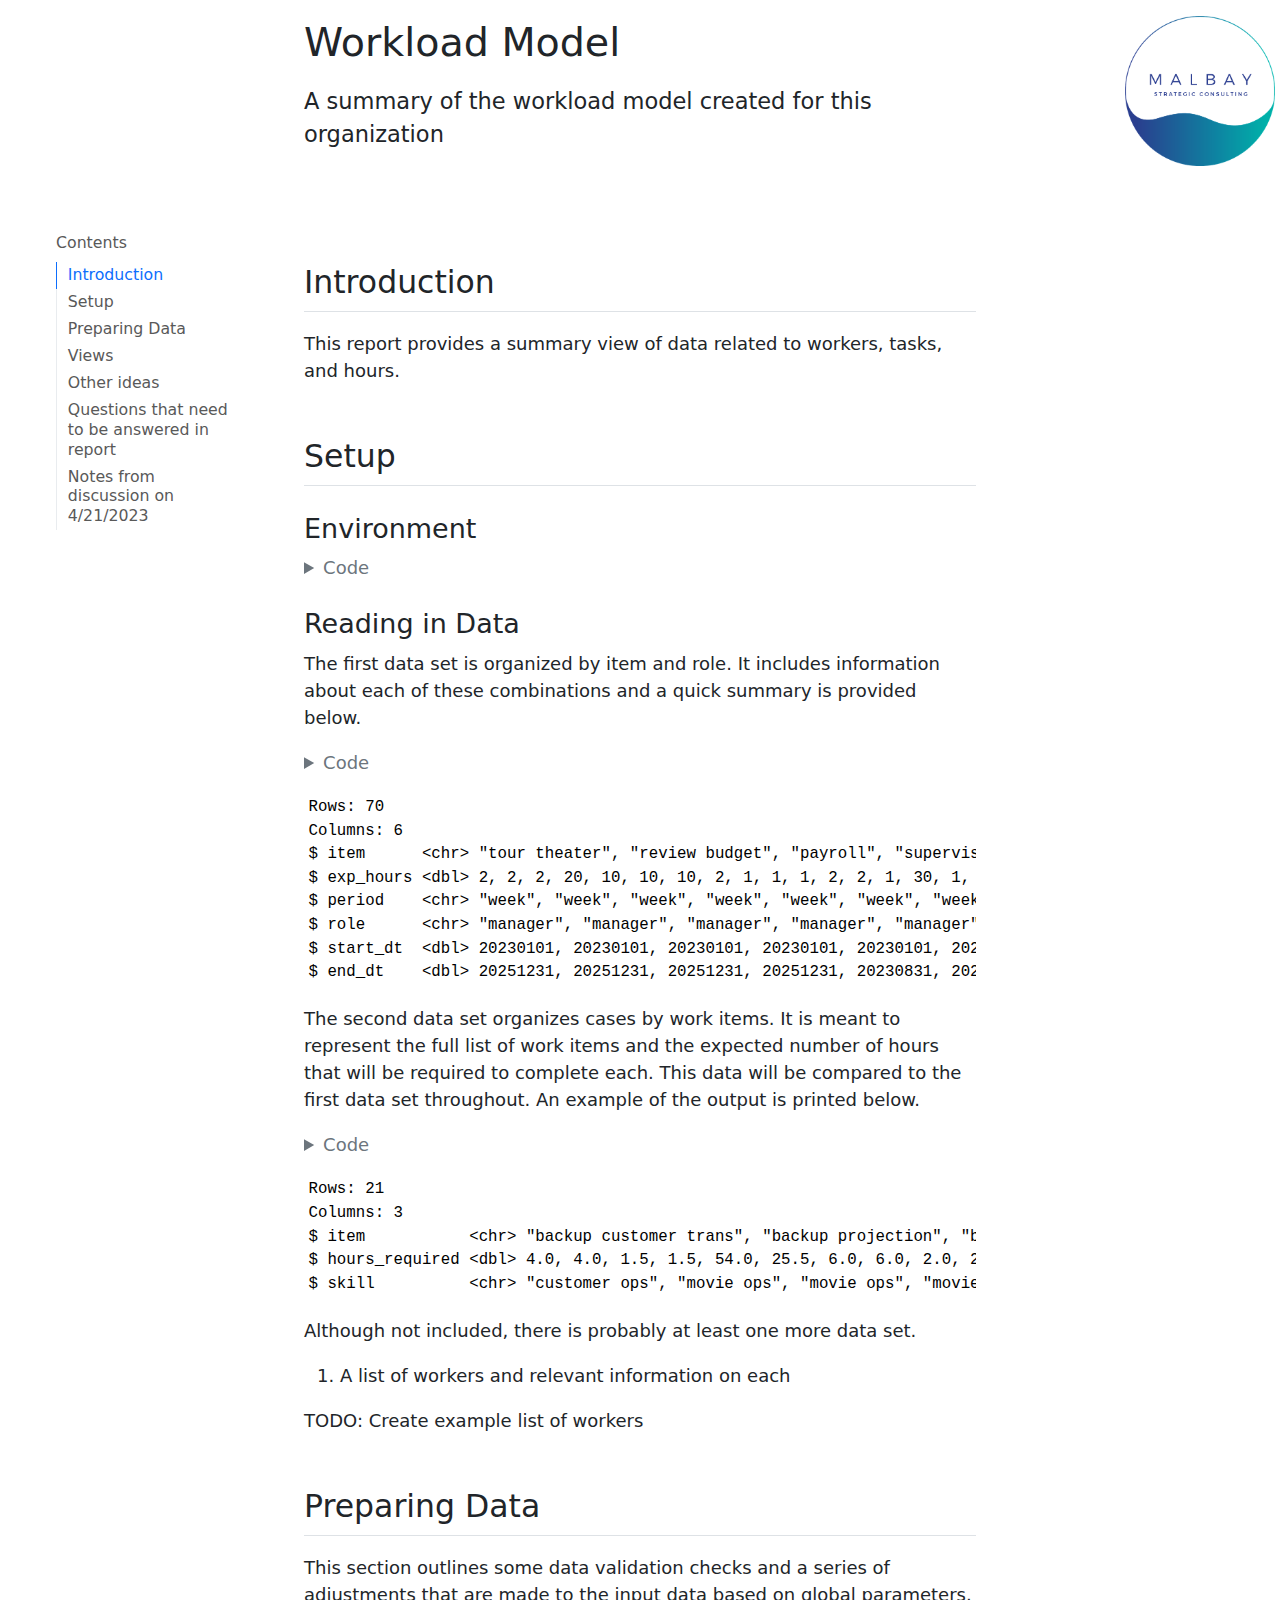
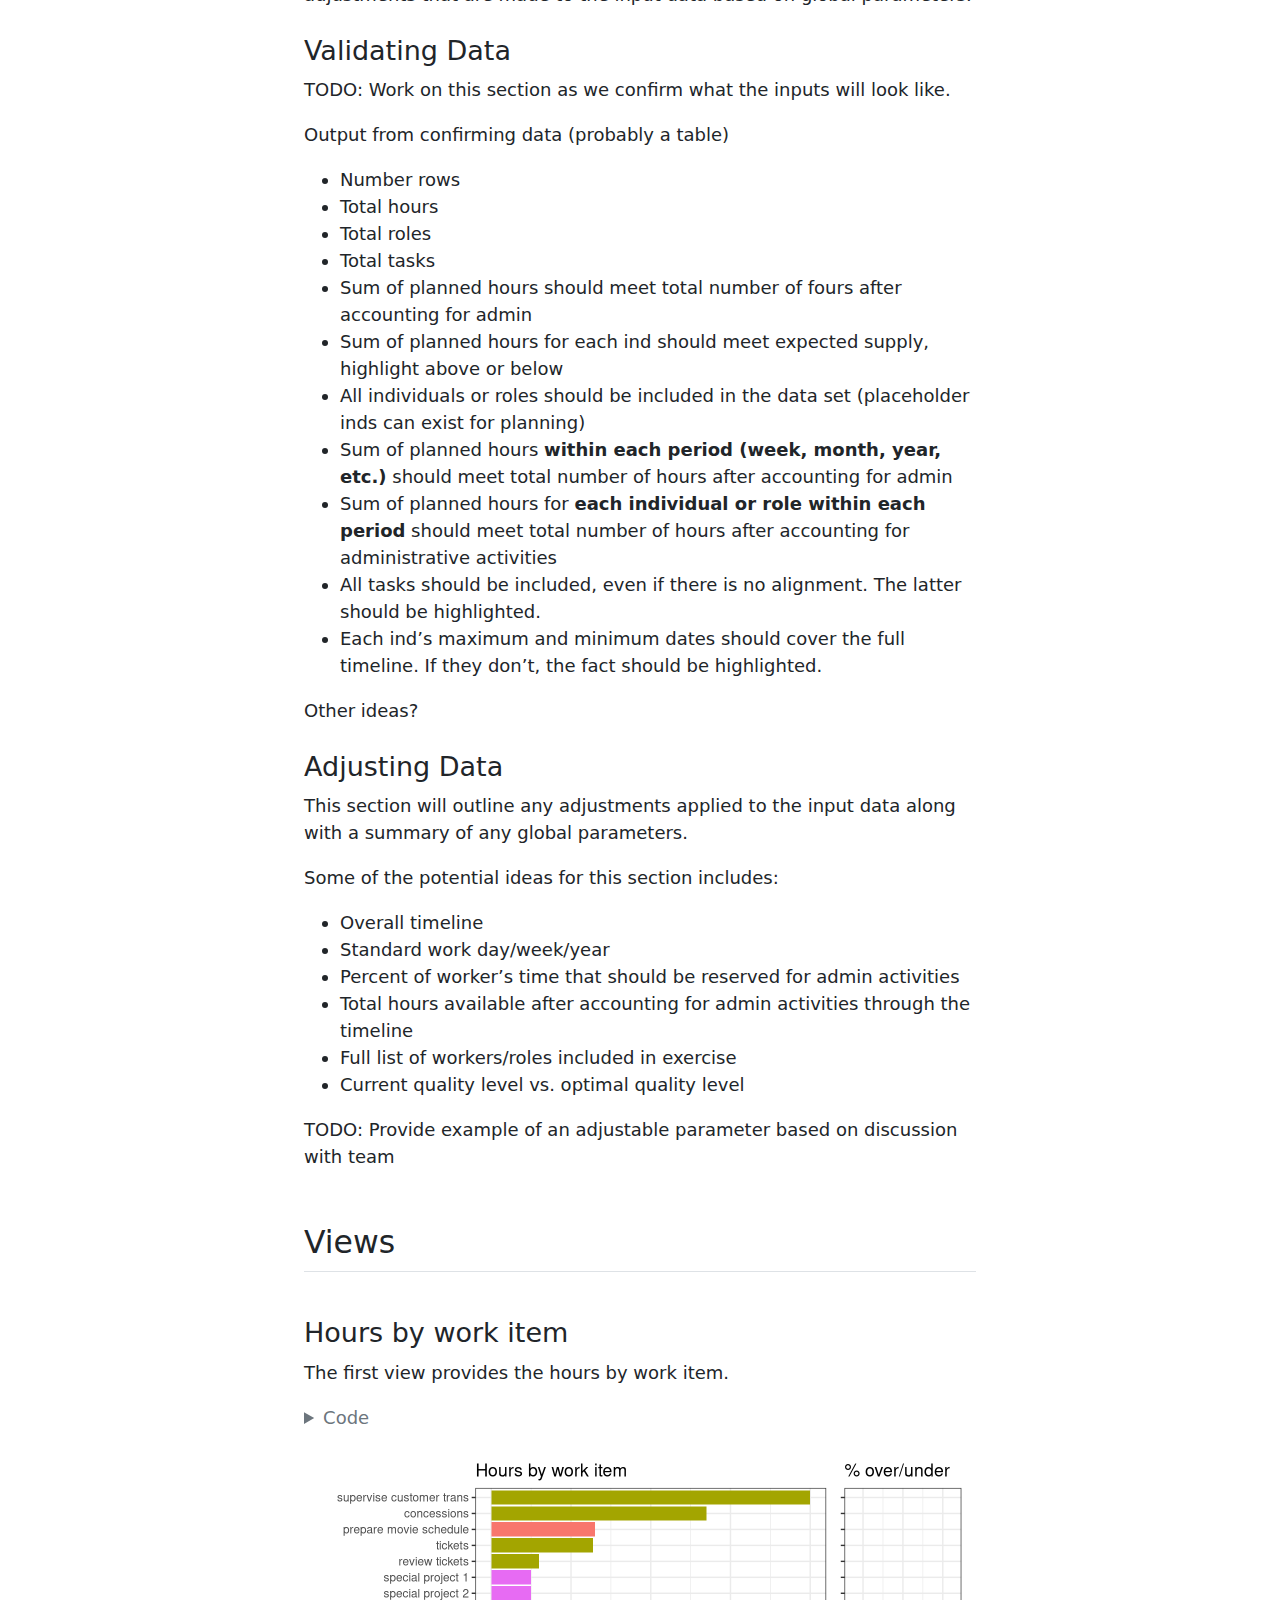
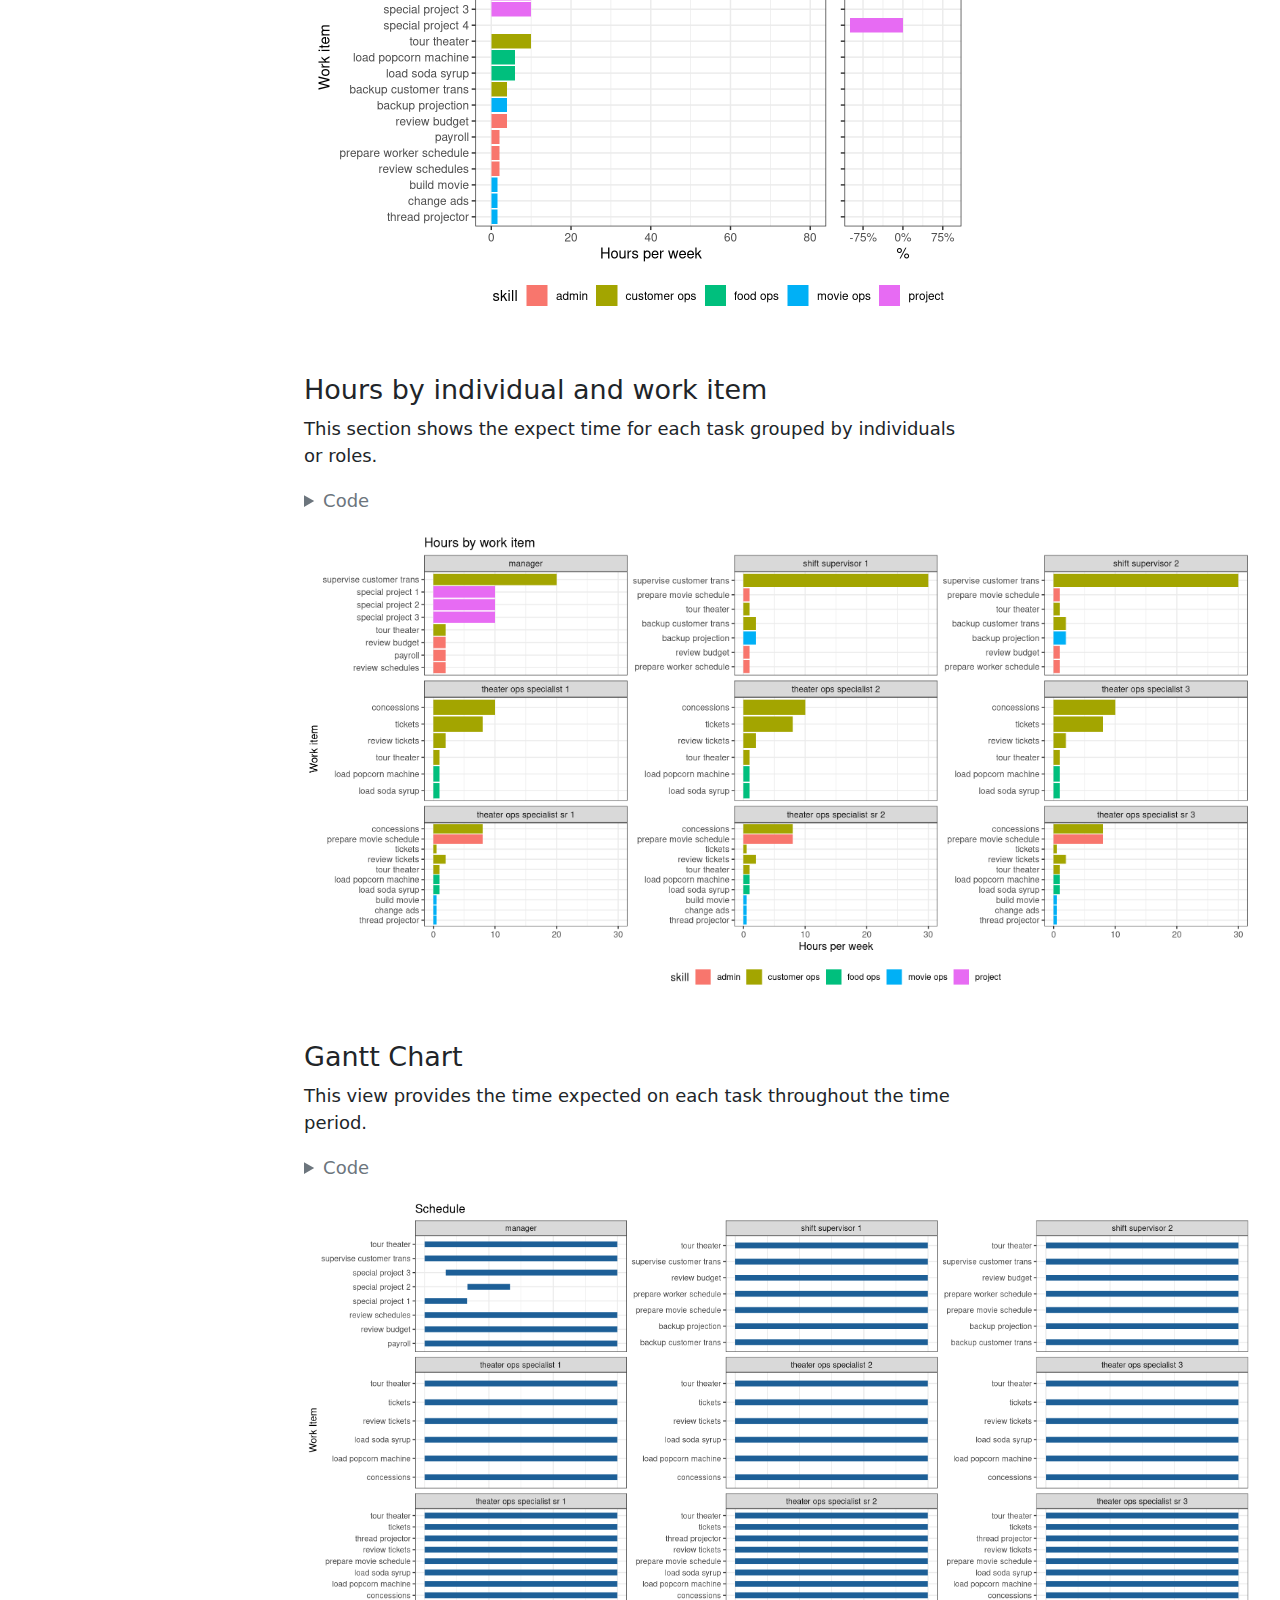
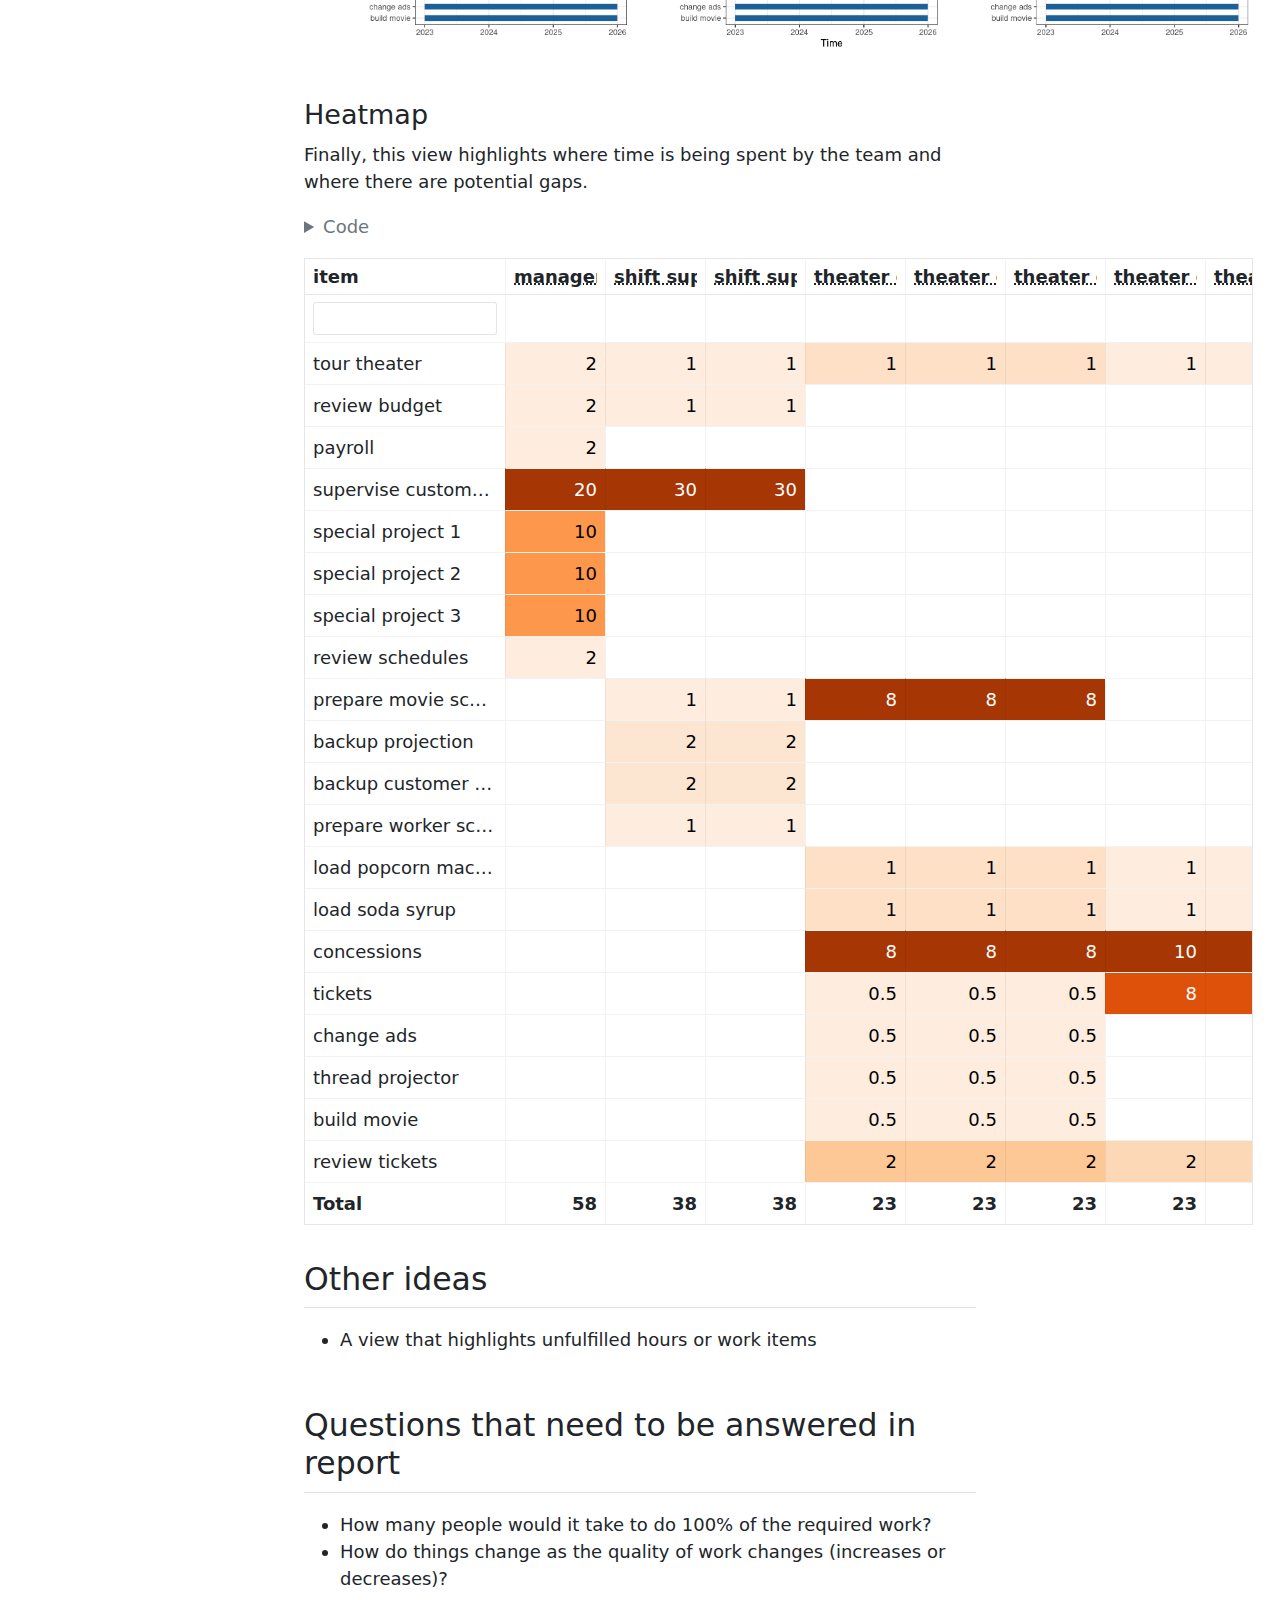
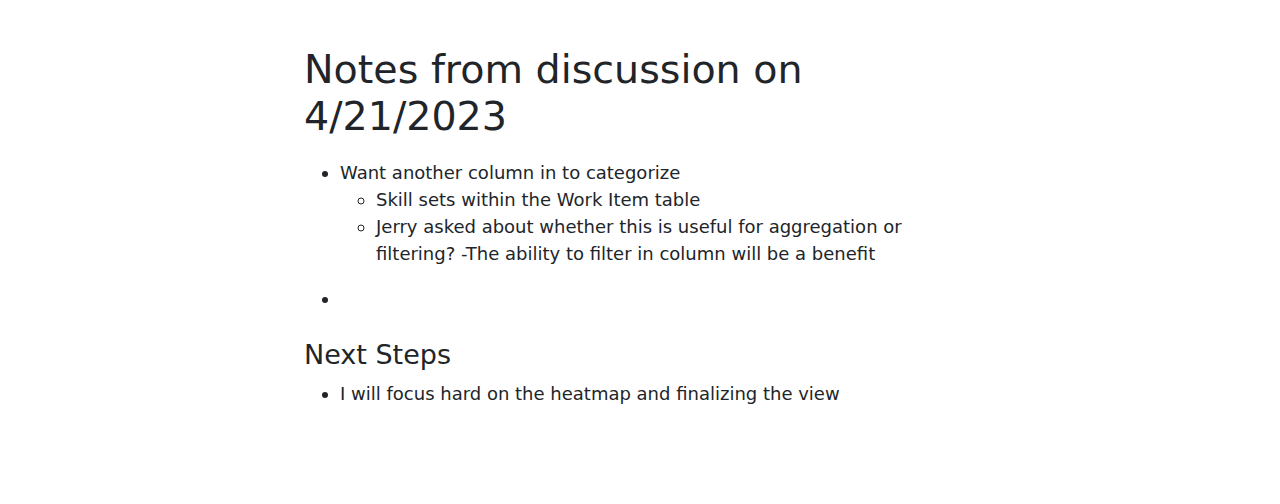
==== commit 292049a1: "adjusting data to include skill" ====
--- a/docs/index.html
+++ b/docs/index.html
@@ -220,29 +220,30 @@
 <span id="cb1-4"><a href="#cb1-4" aria-hidden="true" tabindex="-1"></a><span class="fu">library</span>(dplyr)</span>
 <span id="cb1-5"><a href="#cb1-5" aria-hidden="true" tabindex="-1"></a><span class="fu">library</span>(reactable)</span>
 <span id="cb1-6"><a href="#cb1-6" aria-hidden="true" tabindex="-1"></a><span class="fu">library</span>(reactablefmtr)</span>
-<span id="cb1-7"><a href="#cb1-7" aria-hidden="true" tabindex="-1"></a></span>
-<span id="cb1-8"><a href="#cb1-8" aria-hidden="true" tabindex="-1"></a>cfg <span class="ot">&lt;-</span> config<span class="sc">::</span><span class="fu">get</span>()</span>
-<span id="cb1-9"><a href="#cb1-9" aria-hidden="true" tabindex="-1"></a></span>
-<span id="cb1-10"><a href="#cb1-10" aria-hidden="true" tabindex="-1"></a>ggplot2<span class="sc">::</span><span class="fu">theme_set</span>(<span class="fu">theme_bw</span>())</span>
-<span id="cb1-11"><a href="#cb1-11" aria-hidden="true" tabindex="-1"></a></span>
-<span id="cb1-12"><a href="#cb1-12" aria-hidden="true" tabindex="-1"></a>mbcol <span class="ot">&lt;-</span> <span class="st">"#1D5F97"</span></span>
-<span id="cb1-13"><a href="#cb1-13" aria-hidden="true" tabindex="-1"></a></span>
-<span id="cb1-14"><a href="#cb1-14" aria-hidden="true" tabindex="-1"></a><span class="co"># </span><span class="al">TODO</span></span>
-<span id="cb1-15"><a href="#cb1-15" aria-hidden="true" tabindex="-1"></a><span class="co"># - add color pallette that aligns to malbay</span></span>
-<span id="cb1-16"><a href="#cb1-16" aria-hidden="true" tabindex="-1"></a><span class="co"># - add a label to work items graph to show what each mark means</span></span>
-<span id="cb1-17"><a href="#cb1-17" aria-hidden="true" tabindex="-1"></a><span class="co"># - figure out why rendering looks a little blurry</span></span>
-<span id="cb1-18"><a href="#cb1-18" aria-hidden="true" tabindex="-1"></a><span class="co"># - 90 degree angle of header row on heatmap or some other solution</span></span>
-<span id="cb1-19"><a href="#cb1-19" aria-hidden="true" tabindex="-1"></a><span class="co"># - Improve heatmap by</span></span>
-<span id="cb1-20"><a href="#cb1-20" aria-hidden="true" tabindex="-1"></a>    <span class="co"># - making text smaller?</span></span>
-<span id="cb1-21"><a href="#cb1-21" aria-hidden="true" tabindex="-1"></a>    <span class="co"># - Add tool tips with totals for columns and rows?</span></span>
-<span id="cb1-22"><a href="#cb1-22" aria-hidden="true" tabindex="-1"></a>    <span class="co"># - </span></span>
-<span id="cb1-23"><a href="#cb1-23" aria-hidden="true" tabindex="-1"></a><span class="co"># - After I get feedback on each view, start adding in data validation checks</span></span>
-<span id="cb1-24"><a href="#cb1-24" aria-hidden="true" tabindex="-1"></a><span class="co"># Can I adjust the scroll to scroll and not jump</span></span>
-<span id="cb1-25"><a href="#cb1-25" aria-hidden="true" tabindex="-1"></a></span>
+<span id="cb1-7"><a href="#cb1-7" aria-hidden="true" tabindex="-1"></a><span class="fu">library</span>(tippy)</span>
+<span id="cb1-8"><a href="#cb1-8" aria-hidden="true" tabindex="-1"></a></span>
+<span id="cb1-9"><a href="#cb1-9" aria-hidden="true" tabindex="-1"></a>cfg <span class="ot">&lt;-</span> config<span class="sc">::</span><span class="fu">get</span>()</span>
+<span id="cb1-10"><a href="#cb1-10" aria-hidden="true" tabindex="-1"></a></span>
+<span id="cb1-11"><a href="#cb1-11" aria-hidden="true" tabindex="-1"></a>ggplot2<span class="sc">::</span><span class="fu">theme_set</span>(<span class="fu">theme_bw</span>())</span>
+<span id="cb1-12"><a href="#cb1-12" aria-hidden="true" tabindex="-1"></a></span>
+<span id="cb1-13"><a href="#cb1-13" aria-hidden="true" tabindex="-1"></a>mbcol <span class="ot">&lt;-</span> <span class="st">"#1D5F97"</span></span>
+<span id="cb1-14"><a href="#cb1-14" aria-hidden="true" tabindex="-1"></a></span>
+<span id="cb1-15"><a href="#cb1-15" aria-hidden="true" tabindex="-1"></a><span class="co"># </span><span class="al">TODO</span></span>
+<span id="cb1-16"><a href="#cb1-16" aria-hidden="true" tabindex="-1"></a><span class="co"># - add color pallette that aligns to malbay</span></span>
+<span id="cb1-17"><a href="#cb1-17" aria-hidden="true" tabindex="-1"></a><span class="co"># - add a label to work items graph to show what each mark means</span></span>
+<span id="cb1-18"><a href="#cb1-18" aria-hidden="true" tabindex="-1"></a><span class="co"># - figure out why rendering looks a little blurry</span></span>
+<span id="cb1-19"><a href="#cb1-19" aria-hidden="true" tabindex="-1"></a><span class="co"># - 90 degree angle of header row on heatmap or some other solution</span></span>
+<span id="cb1-20"><a href="#cb1-20" aria-hidden="true" tabindex="-1"></a><span class="co"># - Improve heatmap by</span></span>
+<span id="cb1-21"><a href="#cb1-21" aria-hidden="true" tabindex="-1"></a>    <span class="co"># - making text smaller?</span></span>
+<span id="cb1-22"><a href="#cb1-22" aria-hidden="true" tabindex="-1"></a>    <span class="co"># - Add tool tips with totals for columns and rows?</span></span>
+<span id="cb1-23"><a href="#cb1-23" aria-hidden="true" tabindex="-1"></a>    <span class="co"># - </span></span>
+<span id="cb1-24"><a href="#cb1-24" aria-hidden="true" tabindex="-1"></a><span class="co"># - After I get feedback on each view, start adding in data validation checks</span></span>
+<span id="cb1-25"><a href="#cb1-25" aria-hidden="true" tabindex="-1"></a><span class="co"># Can I adjust the scroll to scroll and not jump</span></span>
 <span id="cb1-26"><a href="#cb1-26" aria-hidden="true" tabindex="-1"></a></span>
 <span id="cb1-27"><a href="#cb1-27" aria-hidden="true" tabindex="-1"></a></span>
 <span id="cb1-28"><a href="#cb1-28" aria-hidden="true" tabindex="-1"></a></span>
-<span id="cb1-29"><a href="#cb1-29" aria-hidden="true" tabindex="-1"></a><span class="co"># Random info: if prompted for gf pat, use credentials::set_github_pat()</span></span></code><button title="Copy to Clipboard" class="code-copy-button"><i class="bi"></i></button></pre></div>
+<span id="cb1-29"><a href="#cb1-29" aria-hidden="true" tabindex="-1"></a></span>
+<span id="cb1-30"><a href="#cb1-30" aria-hidden="true" tabindex="-1"></a><span class="co"># Random info: if prompted for gf pat, use credentials::set_github_pat()</span></span></code><button title="Copy to Clipboard" class="code-copy-button"><i class="bi"></i></button></pre></div>
 </details>
 </div>
 </section>
@@ -279,9 +280,10 @@
 </details>
 <div class="cell-output cell-output-stdout">
 <pre><code>Rows: 21
-Columns: 2
+Columns: 3
 $ item           &lt;chr&gt; "backup customer trans", "backup projection", "build mo…
-$ hours_required &lt;dbl&gt; 4.0, 4.0, 1.5, 1.5, 54.0, 25.5, 6.0, 6.0, 2.0, 26.0, 2.…</code></pre>
+$ hours_required &lt;dbl&gt; 4.0, 4.0, 1.5, 1.5, 54.0, 25.5, 6.0, 6.0, 2.0, 26.0, 2.…
+$ skill          &lt;chr&gt; "customer ops", "movie ops", "movie ops", "movie ops", …</code></pre>
 </div>
 </div>
 <p>Although not included, there is probably at least one more data set.</p>
@@ -348,51 +350,45 @@
 <span id="cb6-10"><a href="#cb6-10" aria-hidden="true" tabindex="-1"></a><span class="fu">stopifnot</span>(<span class="st">"period must be on the same time frame"</span> <span class="ot">=</span> <span class="fu">length</span>(xlab) <span class="sc">==</span> <span class="dv">1</span>)</span>
 <span id="cb6-11"><a href="#cb6-11" aria-hidden="true" tabindex="-1"></a>  </span>
 <span id="cb6-12"><a href="#cb6-12" aria-hidden="true" tabindex="-1"></a>  </span>
-<span id="cb6-13"><a href="#cb6-13" aria-hidden="true" tabindex="-1"></a><span class="co"># Create graph</span></span>
-<span id="cb6-14"><a href="#cb6-14" aria-hidden="true" tabindex="-1"></a>hours_by_item <span class="sc">%&gt;%</span> </span>
-<span id="cb6-15"><a href="#cb6-15" aria-hidden="true" tabindex="-1"></a>  <span class="fu">ggplot</span>(<span class="fu">aes</span>(<span class="at">y =</span> forcats<span class="sc">::</span><span class="fu">fct_rev</span>(item))) <span class="sc">+</span></span>
-<span id="cb6-16"><a href="#cb6-16" aria-hidden="true" tabindex="-1"></a>  <span class="fu">geom_col</span>(<span class="fu">aes</span>(<span class="at">x =</span> hours),</span>
-<span id="cb6-17"><a href="#cb6-17" aria-hidden="true" tabindex="-1"></a>           <span class="at">fill =</span> mbcol) <span class="sc">+</span></span>
-<span id="cb6-18"><a href="#cb6-18" aria-hidden="true" tabindex="-1"></a>  <span class="fu">geom_point</span>(<span class="fu">aes</span>(<span class="at">x =</span> hours_required)) <span class="sc">+</span></span>
-<span id="cb6-19"><a href="#cb6-19" aria-hidden="true" tabindex="-1"></a>  <span class="fu">labs</span>(<span class="at">title =</span> <span class="st">"Hours by work item"</span>,</span>
-<span id="cb6-20"><a href="#cb6-20" aria-hidden="true" tabindex="-1"></a>       <span class="at">y =</span> <span class="st">"Work item"</span>, </span>
-<span id="cb6-21"><a href="#cb6-21" aria-hidden="true" tabindex="-1"></a>       <span class="at">x =</span> <span class="fu">paste0</span>(<span class="st">"Hours per "</span>, xlab))</span></code><button title="Copy to Clipboard" class="code-copy-button"><i class="bi"></i></button></pre></div>
+<span id="cb6-13"><a href="#cb6-13" aria-hidden="true" tabindex="-1"></a><span class="co"># # Create graph</span></span>
+<span id="cb6-14"><a href="#cb6-14" aria-hidden="true" tabindex="-1"></a><span class="co"># hours_by_item %&gt;% </span></span>
+<span id="cb6-15"><a href="#cb6-15" aria-hidden="true" tabindex="-1"></a><span class="co">#   ggplot(aes(y = forcats::fct_rev(item))) +</span></span>
+<span id="cb6-16"><a href="#cb6-16" aria-hidden="true" tabindex="-1"></a><span class="co">#   geom_col(aes(x = hours),</span></span>
+<span id="cb6-17"><a href="#cb6-17" aria-hidden="true" tabindex="-1"></a><span class="co">#            fill = mbcol) +</span></span>
+<span id="cb6-18"><a href="#cb6-18" aria-hidden="true" tabindex="-1"></a><span class="co">#   geom_point(aes(x = hours_required)) +</span></span>
+<span id="cb6-19"><a href="#cb6-19" aria-hidden="true" tabindex="-1"></a><span class="co">#   labs(title = "Hours by work item",</span></span>
+<span id="cb6-20"><a href="#cb6-20" aria-hidden="true" tabindex="-1"></a><span class="co">#        y = "Work item", </span></span>
+<span id="cb6-21"><a href="#cb6-21" aria-hidden="true" tabindex="-1"></a><span class="co">#        x = paste0("Hours per ", xlab))</span></span>
+<span id="cb6-22"><a href="#cb6-22" aria-hidden="true" tabindex="-1"></a></span>
+<span id="cb6-23"><a href="#cb6-23" aria-hidden="true" tabindex="-1"></a>part1 <span class="ot">&lt;-</span> hours_by_item <span class="sc">%&gt;%</span> </span>
+<span id="cb6-24"><a href="#cb6-24" aria-hidden="true" tabindex="-1"></a>  <span class="fu">mutate</span>(<span class="at">over_under_pct =</span> hours <span class="sc">/</span> hours_required<span class="dv">-1</span>) <span class="sc">%&gt;%</span> </span>
+<span id="cb6-25"><a href="#cb6-25" aria-hidden="true" tabindex="-1"></a>  <span class="fu">select</span>(item, hours, skill) <span class="sc">%&gt;%</span> </span>
+<span id="cb6-26"><a href="#cb6-26" aria-hidden="true" tabindex="-1"></a>  <span class="fu">ggplot</span>(<span class="fu">aes</span>(<span class="at">y =</span> forcats<span class="sc">::</span><span class="fu">fct_rev</span>(item))) <span class="sc">+</span></span>
+<span id="cb6-27"><a href="#cb6-27" aria-hidden="true" tabindex="-1"></a>  <span class="fu">geom_col</span>(<span class="fu">aes</span>(<span class="at">x =</span> hours, <span class="at">fill =</span> skill)) <span class="sc">+</span></span>
+<span id="cb6-28"><a href="#cb6-28" aria-hidden="true" tabindex="-1"></a>  <span class="fu">labs</span>(<span class="at">title =</span> <span class="st">"Hours by work item"</span>,</span>
+<span id="cb6-29"><a href="#cb6-29" aria-hidden="true" tabindex="-1"></a>     <span class="at">y =</span> <span class="st">"Work item"</span>, </span>
+<span id="cb6-30"><a href="#cb6-30" aria-hidden="true" tabindex="-1"></a>     <span class="at">x =</span> <span class="fu">paste0</span>(<span class="st">"Hours per "</span>, xlab))</span>
+<span id="cb6-31"><a href="#cb6-31" aria-hidden="true" tabindex="-1"></a></span>
+<span id="cb6-32"><a href="#cb6-32" aria-hidden="true" tabindex="-1"></a>  </span>
+<span id="cb6-33"><a href="#cb6-33" aria-hidden="true" tabindex="-1"></a>part2 <span class="ot">&lt;-</span> hours_by_item <span class="sc">%&gt;%</span> </span>
+<span id="cb6-34"><a href="#cb6-34" aria-hidden="true" tabindex="-1"></a>  <span class="fu">mutate</span>(<span class="at">over_under_pct =</span> hours <span class="sc">/</span> hours_required<span class="dv">-1</span>) <span class="sc">%&gt;%</span> </span>
+<span id="cb6-35"><a href="#cb6-35" aria-hidden="true" tabindex="-1"></a>  <span class="fu">select</span>(item, over_under_pct, skill) <span class="sc">%&gt;%</span> </span>
+<span id="cb6-36"><a href="#cb6-36" aria-hidden="true" tabindex="-1"></a>  <span class="fu">ggplot</span>(<span class="fu">aes</span>(<span class="at">y =</span> forcats<span class="sc">::</span><span class="fu">fct_rev</span>(item))) <span class="sc">+</span></span>
+<span id="cb6-37"><a href="#cb6-37" aria-hidden="true" tabindex="-1"></a>  <span class="fu">geom_col</span>(<span class="fu">aes</span>(<span class="at">x =</span> over_under_pct, <span class="at">fill =</span> skill)) <span class="sc">+</span></span>
+<span id="cb6-38"><a href="#cb6-38" aria-hidden="true" tabindex="-1"></a>  <span class="fu">scale_x_continuous</span>(<span class="at">labels =</span> scales<span class="sc">::</span>percent, <span class="at">limits =</span> <span class="fu">c</span>(<span class="sc">-</span><span class="dv">1</span>, <span class="dv">1</span>),</span>
+<span id="cb6-39"><a href="#cb6-39" aria-hidden="true" tabindex="-1"></a>                     <span class="at">breaks =</span> <span class="fu">c</span>(<span class="sc">-</span>.<span class="dv">75</span>, <span class="dv">0</span>, .<span class="dv">75</span>)) <span class="sc">+</span></span>
+<span id="cb6-40"><a href="#cb6-40" aria-hidden="true" tabindex="-1"></a>  <span class="fu">labs</span>(<span class="at">title =</span> <span class="st">"% over/under"</span>,</span>
+<span id="cb6-41"><a href="#cb6-41" aria-hidden="true" tabindex="-1"></a>     <span class="at">y =</span> <span class="cn">NULL</span>, </span>
+<span id="cb6-42"><a href="#cb6-42" aria-hidden="true" tabindex="-1"></a>     <span class="at">x =</span> <span class="st">"%"</span>)<span class="sc">+</span></span>
+<span id="cb6-43"><a href="#cb6-43" aria-hidden="true" tabindex="-1"></a>  <span class="fu">theme</span>(<span class="at">axis.text.y =</span> <span class="fu">element_blank</span>())</span>
+<span id="cb6-44"><a href="#cb6-44" aria-hidden="true" tabindex="-1"></a>  </span>
+<span id="cb6-45"><a href="#cb6-45" aria-hidden="true" tabindex="-1"></a><span class="fu">library</span>(patchwork)</span>
+<span id="cb6-46"><a href="#cb6-46" aria-hidden="true" tabindex="-1"></a></span>
+<span id="cb6-47"><a href="#cb6-47" aria-hidden="true" tabindex="-1"></a>part1 <span class="sc">+</span> part2 <span class="sc">+</span> <span class="fu">plot_layout</span>(<span class="at">widths =</span> <span class="fu">c</span>(<span class="dv">3</span>, <span class="dv">1</span>), <span class="at">guides =</span> <span class="st">"collect"</span>) <span class="sc">&amp;</span></span>
+<span id="cb6-48"><a href="#cb6-48" aria-hidden="true" tabindex="-1"></a>  <span class="fu">theme</span>(<span class="at">legend.position=</span><span class="st">'bottom'</span>)</span></code><button title="Copy to Clipboard" class="code-copy-button"><i class="bi"></i></button></pre></div>
 </details>
 <div class="cell-output-display">
 <p><img src="final_report_files/figure-html/unnamed-chunk-3-1.png" class="img-fluid" width="672"></p>
-</div>
-<details>
-<summary>Code</summary>
-<div class="sourceCode cell-code" id="cb7"><pre class="sourceCode r code-with-copy"><code class="sourceCode r"><span id="cb7-1"><a href="#cb7-1" aria-hidden="true" tabindex="-1"></a>part1 <span class="ot">&lt;-</span> hours_by_item <span class="sc">%&gt;%</span> </span>
-<span id="cb7-2"><a href="#cb7-2" aria-hidden="true" tabindex="-1"></a>  <span class="fu">mutate</span>(<span class="at">over_under_pct =</span> hours <span class="sc">/</span> hours_required<span class="dv">-1</span>) <span class="sc">%&gt;%</span> </span>
-<span id="cb7-3"><a href="#cb7-3" aria-hidden="true" tabindex="-1"></a>  <span class="fu">select</span>(item, hours) <span class="sc">%&gt;%</span> </span>
-<span id="cb7-4"><a href="#cb7-4" aria-hidden="true" tabindex="-1"></a>  <span class="fu">ggplot</span>(<span class="fu">aes</span>(<span class="at">y =</span> forcats<span class="sc">::</span><span class="fu">fct_rev</span>(item))) <span class="sc">+</span></span>
-<span id="cb7-5"><a href="#cb7-5" aria-hidden="true" tabindex="-1"></a>  <span class="fu">geom_col</span>(<span class="fu">aes</span>(<span class="at">x =</span> hours),</span>
-<span id="cb7-6"><a href="#cb7-6" aria-hidden="true" tabindex="-1"></a>           <span class="at">fill =</span> mbcol) <span class="sc">+</span></span>
-<span id="cb7-7"><a href="#cb7-7" aria-hidden="true" tabindex="-1"></a>  <span class="fu">labs</span>(<span class="at">title =</span> <span class="st">"Hours by work item"</span>,</span>
-<span id="cb7-8"><a href="#cb7-8" aria-hidden="true" tabindex="-1"></a>     <span class="at">y =</span> <span class="st">"Work item"</span>, </span>
-<span id="cb7-9"><a href="#cb7-9" aria-hidden="true" tabindex="-1"></a>     <span class="at">x =</span> <span class="fu">paste0</span>(<span class="st">"Hours per "</span>, xlab))</span>
-<span id="cb7-10"><a href="#cb7-10" aria-hidden="true" tabindex="-1"></a></span>
-<span id="cb7-11"><a href="#cb7-11" aria-hidden="true" tabindex="-1"></a>  </span>
-<span id="cb7-12"><a href="#cb7-12" aria-hidden="true" tabindex="-1"></a>part2 <span class="ot">&lt;-</span> hours_by_item <span class="sc">%&gt;%</span> </span>
-<span id="cb7-13"><a href="#cb7-13" aria-hidden="true" tabindex="-1"></a>  <span class="fu">mutate</span>(<span class="at">over_under_pct =</span> hours <span class="sc">/</span> hours_required<span class="dv">-1</span>) <span class="sc">%&gt;%</span> </span>
-<span id="cb7-14"><a href="#cb7-14" aria-hidden="true" tabindex="-1"></a>  <span class="fu">select</span>(item, over_under_pct) <span class="sc">%&gt;%</span> </span>
-<span id="cb7-15"><a href="#cb7-15" aria-hidden="true" tabindex="-1"></a>  <span class="fu">ggplot</span>(<span class="fu">aes</span>(<span class="at">y =</span> forcats<span class="sc">::</span><span class="fu">fct_rev</span>(item))) <span class="sc">+</span></span>
-<span id="cb7-16"><a href="#cb7-16" aria-hidden="true" tabindex="-1"></a>  <span class="fu">geom_col</span>(<span class="fu">aes</span>(<span class="at">x =</span> over_under_pct),</span>
-<span id="cb7-17"><a href="#cb7-17" aria-hidden="true" tabindex="-1"></a>           <span class="at">fill =</span> mbcol) <span class="sc">+</span></span>
-<span id="cb7-18"><a href="#cb7-18" aria-hidden="true" tabindex="-1"></a>  <span class="fu">scale_x_continuous</span>(<span class="at">labels =</span> scales<span class="sc">::</span>percent, <span class="at">limits =</span> <span class="fu">c</span>(<span class="sc">-</span><span class="dv">1</span>, <span class="dv">1</span>),</span>
-<span id="cb7-19"><a href="#cb7-19" aria-hidden="true" tabindex="-1"></a>                     <span class="at">breaks =</span> <span class="fu">c</span>(<span class="sc">-</span>.<span class="dv">75</span>, <span class="dv">0</span>, .<span class="dv">75</span>)) <span class="sc">+</span></span>
-<span id="cb7-20"><a href="#cb7-20" aria-hidden="true" tabindex="-1"></a>  <span class="fu">labs</span>(<span class="at">title =</span> <span class="st">"% over/under"</span>,</span>
-<span id="cb7-21"><a href="#cb7-21" aria-hidden="true" tabindex="-1"></a>     <span class="at">y =</span> <span class="cn">NULL</span>, </span>
-<span id="cb7-22"><a href="#cb7-22" aria-hidden="true" tabindex="-1"></a>     <span class="at">x =</span> <span class="st">"%"</span>)<span class="sc">+</span></span>
-<span id="cb7-23"><a href="#cb7-23" aria-hidden="true" tabindex="-1"></a>  <span class="fu">theme</span>(<span class="at">axis.text.y =</span> <span class="fu">element_blank</span>())</span>
-<span id="cb7-24"><a href="#cb7-24" aria-hidden="true" tabindex="-1"></a>  </span>
-<span id="cb7-25"><a href="#cb7-25" aria-hidden="true" tabindex="-1"></a><span class="fu">library</span>(patchwork)</span>
-<span id="cb7-26"><a href="#cb7-26" aria-hidden="true" tabindex="-1"></a></span>
-<span id="cb7-27"><a href="#cb7-27" aria-hidden="true" tabindex="-1"></a>part1 <span class="sc">+</span> part2 <span class="sc">+</span> <span class="fu">plot_layout</span>(<span class="at">widths =</span> <span class="fu">c</span>(<span class="dv">3</span>, <span class="dv">1</span>))</span></code><button title="Copy to Clipboard" class="code-copy-button"><i class="bi"></i></button></pre></div>
-</details>
-<div class="cell-output-display">
-<p><img src="final_report_files/figure-html/unnamed-chunk-3-2.png" class="img-fluid" width="672"></p>
 </div>
 </div>
 </section>
@@ -402,27 +398,30 @@
 <div class="cell page-columns page-full">
 <details>
 <summary>Code</summary>
-<div class="sourceCode cell-code" id="cb8"><pre class="sourceCode r code-with-copy"><code class="sourceCode r"><span id="cb8-1"><a href="#cb8-1" aria-hidden="true" tabindex="-1"></a><span class="co"># prepare data</span></span>
-<span id="cb8-2"><a href="#cb8-2" aria-hidden="true" tabindex="-1"></a>hours_by_item_role <span class="ot">&lt;-</span> main_dat <span class="sc">%&gt;%</span></span>
-<span id="cb8-3"><a href="#cb8-3" aria-hidden="true" tabindex="-1"></a>  <span class="fu">group_by</span>(item, role) <span class="sc">%&gt;%</span></span>
-<span id="cb8-4"><a href="#cb8-4" aria-hidden="true" tabindex="-1"></a>  <span class="fu">summarize</span>(<span class="at">hours =</span> <span class="fu">sum</span>(exp_hours), <span class="at">.groups =</span> <span class="st">"drop"</span>) <span class="sc">%&gt;%</span>  </span>
-<span id="cb8-5"><a href="#cb8-5" aria-hidden="true" tabindex="-1"></a>  <span class="co"># full_join(workitems_dat) %&gt;%</span></span>
-<span id="cb8-6"><a href="#cb8-6" aria-hidden="true" tabindex="-1"></a>  <span class="fu">mutate</span>(<span class="at">item =</span> forcats<span class="sc">::</span><span class="fu">fct_infreq</span>(item, <span class="at">w =</span> hours)) <span class="co">#%&gt;%</span></span>
-<span id="cb8-7"><a href="#cb8-7" aria-hidden="true" tabindex="-1"></a>  <span class="co"># tidyr::replace_na(list(hours = 0))</span></span>
-<span id="cb8-8"><a href="#cb8-8" aria-hidden="true" tabindex="-1"></a></span>
-<span id="cb8-9"><a href="#cb8-9" aria-hidden="true" tabindex="-1"></a>xlab <span class="ot">&lt;-</span> <span class="fu">unique</span>(main_dat<span class="sc">$</span>period)</span>
-<span id="cb8-10"><a href="#cb8-10" aria-hidden="true" tabindex="-1"></a><span class="fu">stopifnot</span>(<span class="st">"period must be on the same time frame"</span> <span class="ot">=</span> <span class="fu">length</span>(xlab) <span class="sc">==</span> <span class="dv">1</span>)</span>
-<span id="cb8-11"><a href="#cb8-11" aria-hidden="true" tabindex="-1"></a>  </span>
-<span id="cb8-12"><a href="#cb8-12" aria-hidden="true" tabindex="-1"></a>  </span>
-<span id="cb8-13"><a href="#cb8-13" aria-hidden="true" tabindex="-1"></a><span class="co"># Create graph</span></span>
-<span id="cb8-14"><a href="#cb8-14" aria-hidden="true" tabindex="-1"></a>hours_by_item_role <span class="sc">%&gt;%</span> </span>
-<span id="cb8-15"><a href="#cb8-15" aria-hidden="true" tabindex="-1"></a>  <span class="fu">ggplot</span>() <span class="sc">+</span></span>
-<span id="cb8-16"><a href="#cb8-16" aria-hidden="true" tabindex="-1"></a>  <span class="fu">geom_col</span>(<span class="fu">aes</span>(<span class="at">x =</span> hours, <span class="at">y =</span> forcats<span class="sc">::</span><span class="fu">fct_rev</span>(item)), </span>
-<span id="cb8-17"><a href="#cb8-17" aria-hidden="true" tabindex="-1"></a>           <span class="at">position =</span> <span class="st">"dodge"</span>, <span class="at">fill =</span> mbcol) <span class="sc">+</span></span>
-<span id="cb8-18"><a href="#cb8-18" aria-hidden="true" tabindex="-1"></a>  <span class="fu">facet_wrap</span>(.<span class="sc">~</span>role, <span class="at">scale =</span> <span class="st">"free_y"</span>, <span class="at">nrow =</span> <span class="dv">3</span>) <span class="sc">+</span></span>
-<span id="cb8-19"><a href="#cb8-19" aria-hidden="true" tabindex="-1"></a>  <span class="fu">labs</span>(<span class="at">title =</span> <span class="st">"Hours by work item"</span>,</span>
-<span id="cb8-20"><a href="#cb8-20" aria-hidden="true" tabindex="-1"></a>       <span class="at">y =</span> <span class="st">"Work item"</span>, </span>
-<span id="cb8-21"><a href="#cb8-21" aria-hidden="true" tabindex="-1"></a>       <span class="at">x =</span> <span class="fu">paste0</span>(<span class="st">"Hours per "</span>, xlab))</span></code><button title="Copy to Clipboard" class="code-copy-button"><i class="bi"></i></button></pre></div>
+<div class="sourceCode cell-code" id="cb7"><pre class="sourceCode r code-with-copy"><code class="sourceCode r"><span id="cb7-1"><a href="#cb7-1" aria-hidden="true" tabindex="-1"></a><span class="co"># prepare data</span></span>
+<span id="cb7-2"><a href="#cb7-2" aria-hidden="true" tabindex="-1"></a>hours_by_item_role <span class="ot">&lt;-</span> main_dat <span class="sc">%&gt;%</span></span>
+<span id="cb7-3"><a href="#cb7-3" aria-hidden="true" tabindex="-1"></a>  <span class="fu">full_join</span>(workitems_dat <span class="sc">%&gt;%</span> <span class="fu">select</span>(item, skill), <span class="at">by =</span> <span class="fu">join_by</span>(item)) <span class="sc">%&gt;%</span> </span>
+<span id="cb7-4"><a href="#cb7-4" aria-hidden="true" tabindex="-1"></a>  <span class="fu">filter</span>(<span class="sc">!</span><span class="fu">is.na</span>(exp_hours)) <span class="sc">%&gt;%</span> </span>
+<span id="cb7-5"><a href="#cb7-5" aria-hidden="true" tabindex="-1"></a>  <span class="fu">group_by</span>(item, role, skill) <span class="sc">%&gt;%</span></span>
+<span id="cb7-6"><a href="#cb7-6" aria-hidden="true" tabindex="-1"></a>  <span class="fu">summarize</span>(<span class="at">hours =</span> <span class="fu">sum</span>(exp_hours), <span class="at">.groups =</span> <span class="st">"drop"</span>) <span class="sc">%&gt;%</span> </span>
+<span id="cb7-7"><a href="#cb7-7" aria-hidden="true" tabindex="-1"></a>  <span class="co"># full_join(workitems_dat) %&gt;%</span></span>
+<span id="cb7-8"><a href="#cb7-8" aria-hidden="true" tabindex="-1"></a>  <span class="fu">mutate</span>(<span class="at">item =</span> forcats<span class="sc">::</span><span class="fu">fct_infreq</span>(item, <span class="at">w =</span> hours)) <span class="co">#%&gt;%</span></span>
+<span id="cb7-9"><a href="#cb7-9" aria-hidden="true" tabindex="-1"></a>  <span class="co"># tidyr::replace_na(list(hours = 0))</span></span>
+<span id="cb7-10"><a href="#cb7-10" aria-hidden="true" tabindex="-1"></a></span>
+<span id="cb7-11"><a href="#cb7-11" aria-hidden="true" tabindex="-1"></a>xlab <span class="ot">&lt;-</span> <span class="fu">unique</span>(main_dat<span class="sc">$</span>period)</span>
+<span id="cb7-12"><a href="#cb7-12" aria-hidden="true" tabindex="-1"></a><span class="fu">stopifnot</span>(<span class="st">"period must be on the same time frame"</span> <span class="ot">=</span> <span class="fu">length</span>(xlab) <span class="sc">==</span> <span class="dv">1</span>)</span>
+<span id="cb7-13"><a href="#cb7-13" aria-hidden="true" tabindex="-1"></a>  </span>
+<span id="cb7-14"><a href="#cb7-14" aria-hidden="true" tabindex="-1"></a>  </span>
+<span id="cb7-15"><a href="#cb7-15" aria-hidden="true" tabindex="-1"></a><span class="co"># Create graph</span></span>
+<span id="cb7-16"><a href="#cb7-16" aria-hidden="true" tabindex="-1"></a>hours_by_item_role <span class="sc">%&gt;%</span> </span>
+<span id="cb7-17"><a href="#cb7-17" aria-hidden="true" tabindex="-1"></a>  <span class="fu">ggplot</span>() <span class="sc">+</span></span>
+<span id="cb7-18"><a href="#cb7-18" aria-hidden="true" tabindex="-1"></a>  <span class="fu">geom_col</span>(<span class="fu">aes</span>(<span class="at">x =</span> hours, <span class="at">y =</span> forcats<span class="sc">::</span><span class="fu">fct_rev</span>(item), <span class="at">fill =</span> skill), </span>
+<span id="cb7-19"><a href="#cb7-19" aria-hidden="true" tabindex="-1"></a>           <span class="at">position =</span> <span class="st">"dodge"</span>) <span class="sc">+</span></span>
+<span id="cb7-20"><a href="#cb7-20" aria-hidden="true" tabindex="-1"></a>  <span class="fu">facet_wrap</span>(.<span class="sc">~</span>role, <span class="at">scale =</span> <span class="st">"free_y"</span>, <span class="at">nrow =</span> <span class="dv">3</span>) <span class="sc">+</span></span>
+<span id="cb7-21"><a href="#cb7-21" aria-hidden="true" tabindex="-1"></a>  <span class="fu">labs</span>(<span class="at">title =</span> <span class="st">"Hours by work item"</span>,</span>
+<span id="cb7-22"><a href="#cb7-22" aria-hidden="true" tabindex="-1"></a>       <span class="at">y =</span> <span class="st">"Work item"</span>, </span>
+<span id="cb7-23"><a href="#cb7-23" aria-hidden="true" tabindex="-1"></a>       <span class="at">x =</span> <span class="fu">paste0</span>(<span class="st">"Hours per "</span>, xlab)) <span class="sc">+</span></span>
+<span id="cb7-24"><a href="#cb7-24" aria-hidden="true" tabindex="-1"></a>  <span class="fu">theme</span>(<span class="at">legend.position =</span> <span class="st">"bottom"</span>)</span></code><button title="Copy to Clipboard" class="code-copy-button"><i class="bi"></i></button></pre></div>
 </details>
 <div class="cell-output-display column-screen-inset-right">
 <p><img src="final_report_files/figure-html/unnamed-chunk-4-1.png" class="img-fluid" width="1296"></p>
@@ -435,14 +434,14 @@
 <div class="cell page-columns page-full">
 <details>
 <summary>Code</summary>
-<div class="sourceCode cell-code" id="cb9"><pre class="sourceCode r code-with-copy"><code class="sourceCode r"><span id="cb9-1"><a href="#cb9-1" aria-hidden="true" tabindex="-1"></a>main_dat <span class="sc">%&gt;%</span> </span>
-<span id="cb9-2"><a href="#cb9-2" aria-hidden="true" tabindex="-1"></a>  <span class="co"># filter(role == "manager") %&gt;% </span></span>
-<span id="cb9-3"><a href="#cb9-3" aria-hidden="true" tabindex="-1"></a>  <span class="fu">ggplot</span>(<span class="fu">aes</span>(<span class="at">x=</span>lubridate<span class="sc">::</span><span class="fu">ymd</span>(start_dt), <span class="at">xend=</span>lubridate<span class="sc">::</span><span class="fu">ymd</span>(end_dt), <span class="at">y=</span>item, <span class="at">yend=</span>item)) <span class="sc">+</span></span>
-<span id="cb9-4"><a href="#cb9-4" aria-hidden="true" tabindex="-1"></a>  <span class="co"># theme_bw()+ #use ggplot theme with black gridlines and white background</span></span>
-<span id="cb9-5"><a href="#cb9-5" aria-hidden="true" tabindex="-1"></a>  <span class="fu">geom_segment</span>(<span class="at">linewidth=</span><span class="dv">3</span>,</span>
-<span id="cb9-6"><a href="#cb9-6" aria-hidden="true" tabindex="-1"></a>               <span class="at">color =</span> mbcol) <span class="sc">+</span> <span class="co">#increase line width of segments in the chart</span></span>
-<span id="cb9-7"><a href="#cb9-7" aria-hidden="true" tabindex="-1"></a>  <span class="fu">facet_wrap</span>(.<span class="sc">~</span>role, <span class="at">scales =</span> <span class="st">"free_y"</span>) <span class="sc">+</span></span>
-<span id="cb9-8"><a href="#cb9-8" aria-hidden="true" tabindex="-1"></a>  <span class="fu">labs</span>(<span class="at">title=</span><span class="st">'Schedule'</span>, <span class="at">x=</span><span class="st">'Time'</span>, <span class="at">y=</span><span class="st">'Work Item'</span>)</span></code><button title="Copy to Clipboard" class="code-copy-button"><i class="bi"></i></button></pre></div>
+<div class="sourceCode cell-code" id="cb8"><pre class="sourceCode r code-with-copy"><code class="sourceCode r"><span id="cb8-1"><a href="#cb8-1" aria-hidden="true" tabindex="-1"></a>main_dat <span class="sc">%&gt;%</span> </span>
+<span id="cb8-2"><a href="#cb8-2" aria-hidden="true" tabindex="-1"></a>  <span class="co"># filter(role == "manager") %&gt;% </span></span>
+<span id="cb8-3"><a href="#cb8-3" aria-hidden="true" tabindex="-1"></a>  <span class="fu">ggplot</span>(<span class="fu">aes</span>(<span class="at">x=</span>lubridate<span class="sc">::</span><span class="fu">ymd</span>(start_dt), <span class="at">xend=</span>lubridate<span class="sc">::</span><span class="fu">ymd</span>(end_dt), <span class="at">y=</span>item, <span class="at">yend=</span>item)) <span class="sc">+</span></span>
+<span id="cb8-4"><a href="#cb8-4" aria-hidden="true" tabindex="-1"></a>  <span class="co"># theme_bw()+ #use ggplot theme with black gridlines and white background</span></span>
+<span id="cb8-5"><a href="#cb8-5" aria-hidden="true" tabindex="-1"></a>  <span class="fu">geom_segment</span>(<span class="at">linewidth=</span><span class="dv">3</span>,</span>
+<span id="cb8-6"><a href="#cb8-6" aria-hidden="true" tabindex="-1"></a>               <span class="at">color =</span> mbcol) <span class="sc">+</span> <span class="co">#increase line width of segments in the chart</span></span>
+<span id="cb8-7"><a href="#cb8-7" aria-hidden="true" tabindex="-1"></a>  <span class="fu">facet_wrap</span>(.<span class="sc">~</span>role, <span class="at">scales =</span> <span class="st">"free_y"</span>) <span class="sc">+</span></span>
+<span id="cb8-8"><a href="#cb8-8" aria-hidden="true" tabindex="-1"></a>  <span class="fu">labs</span>(<span class="at">title=</span><span class="st">'Schedule'</span>, <span class="at">x=</span><span class="st">'Time'</span>, <span class="at">y=</span><span class="st">'Work Item'</span>)</span></code><button title="Copy to Clipboard" class="code-copy-button"><i class="bi"></i></button></pre></div>
 </details>
 <div class="cell-output-display column-screen-inset-right">
 <p><img src="final_report_files/figure-html/unnamed-chunk-5-1.png" class="img-fluid" width="1401"></p>
@@ -455,60 +454,60 @@
 <div class="cell page-columns page-full">
 <details>
 <summary>Code</summary>
-<div class="sourceCode cell-code" id="cb10"><pre class="sourceCode r code-with-copy"><code class="sourceCode r"><span id="cb10-1"><a href="#cb10-1" aria-hidden="true" tabindex="-1"></a><span class="co"># https://glin.github.io/reactable/articles/examples.html#basic-usage</span></span>
-<span id="cb10-2"><a href="#cb10-2" aria-hidden="true" tabindex="-1"></a></span>
-<span id="cb10-3"><a href="#cb10-3" aria-hidden="true" tabindex="-1"></a><span class="co"># </span><span class="al">TODO</span><span class="co">: </span></span>
-<span id="cb10-4"><a href="#cb10-4" aria-hidden="true" tabindex="-1"></a><span class="co"># Test tippy tooltip</span></span>
-<span id="cb10-5"><a href="#cb10-5" aria-hidden="true" tabindex="-1"></a><span class="co"># Add some data that takes into account higher level work tasks / skills</span></span>
-<span id="cb10-6"><a href="#cb10-6" aria-hidden="true" tabindex="-1"></a>hm_dat <span class="ot">&lt;-</span> main_dat <span class="sc">%&gt;%</span> </span>
-<span id="cb10-7"><a href="#cb10-7" aria-hidden="true" tabindex="-1"></a>  <span class="fu">select</span>(item, exp_hours, role) <span class="sc">%&gt;%</span> </span>
-<span id="cb10-8"><a href="#cb10-8" aria-hidden="true" tabindex="-1"></a>  tidyr<span class="sc">::</span><span class="fu">pivot_wider</span>(<span class="at">names_from =</span> role, </span>
-<span id="cb10-9"><a href="#cb10-9" aria-hidden="true" tabindex="-1"></a>                     <span class="at">values_from =</span> exp_hours) <span class="sc">%&gt;%</span> </span>
-<span id="cb10-10"><a href="#cb10-10" aria-hidden="true" tabindex="-1"></a>  <span class="fu">as.data.frame</span>()</span>
-<span id="cb10-11"><a href="#cb10-11" aria-hidden="true" tabindex="-1"></a> </span>
-<span id="cb10-12"><a href="#cb10-12" aria-hidden="true" tabindex="-1"></a><span class="fu">library</span>(tippy)</span>
-<span id="cb10-13"><a href="#cb10-13" aria-hidden="true" tabindex="-1"></a>with_tooltip <span class="ot">&lt;-</span> <span class="cf">function</span>(value, tooltip, ...) {</span>
-<span id="cb10-14"><a href="#cb10-14" aria-hidden="true" tabindex="-1"></a>  htmltools<span class="sc">::</span><span class="fu">div</span>(<span class="at">style =</span> <span class="st">"text-decoration: underline; text-decoration-style: dotted; cursor: help"</span>,</span>
-<span id="cb10-15"><a href="#cb10-15" aria-hidden="true" tabindex="-1"></a>      <span class="fu">tippy</span>(value, tooltip, ...))</span>
-<span id="cb10-16"><a href="#cb10-16" aria-hidden="true" tabindex="-1"></a>}</span>
-<span id="cb10-17"><a href="#cb10-17" aria-hidden="true" tabindex="-1"></a></span>
-<span id="cb10-18"><a href="#cb10-18" aria-hidden="true" tabindex="-1"></a></span>
-<span id="cb10-19"><a href="#cb10-19" aria-hidden="true" tabindex="-1"></a><span class="fu">reactable</span>(hm_dat, </span>
-<span id="cb10-20"><a href="#cb10-20" aria-hidden="true" tabindex="-1"></a>          <span class="at">resizable =</span> <span class="cn">TRUE</span>,</span>
-<span id="cb10-21"><a href="#cb10-21" aria-hidden="true" tabindex="-1"></a>          <span class="at">pagination =</span> <span class="cn">FALSE</span>,</span>
-<span id="cb10-22"><a href="#cb10-22" aria-hidden="true" tabindex="-1"></a>          <span class="at">bordered =</span> <span class="cn">TRUE</span>,</span>
-<span id="cb10-23"><a href="#cb10-23" aria-hidden="true" tabindex="-1"></a>          <span class="at">wrap =</span> <span class="cn">FALSE</span>,</span>
-<span id="cb10-24"><a href="#cb10-24" aria-hidden="true" tabindex="-1"></a>                    <span class="co"># width = 2000,</span></span>
-<span id="cb10-25"><a href="#cb10-25" aria-hidden="true" tabindex="-1"></a>          <span class="co"># style = list(maxWidth = 3000),</span></span>
-<span id="cb10-26"><a href="#cb10-26" aria-hidden="true" tabindex="-1"></a>          <span class="at">defaultColDef =</span> <span class="fu">colDef</span>(<span class="at">footer =</span> <span class="cf">function</span>(values) <span class="fu">sum</span>(values, <span class="at">na.rm =</span> T),</span>
-<span id="cb10-27"><a href="#cb10-27" aria-hidden="true" tabindex="-1"></a>                                 <span class="at">footerStyle =</span> <span class="fu">list</span>(<span class="at">fontWeight =</span> <span class="st">"bold"</span>),</span>
-<span id="cb10-28"><a href="#cb10-28" aria-hidden="true" tabindex="-1"></a>                                 <span class="at">minWidth =</span> <span class="dv">100</span>,</span>
-<span id="cb10-29"><a href="#cb10-29" aria-hidden="true" tabindex="-1"></a>                                 <span class="at">style =</span> <span class="fu">color_scales</span>(hm_dat, </span>
-<span id="cb10-30"><a href="#cb10-30" aria-hidden="true" tabindex="-1"></a>                                                      <span class="at">colors =</span> RColorBrewer<span class="sc">::</span><span class="fu">brewer.pal</span>(<span class="dv">5</span>, <span class="st">"Oranges"</span>))),</span>
-<span id="cb10-31"><a href="#cb10-31" aria-hidden="true" tabindex="-1"></a>          <span class="at">columns =</span> <span class="fu">list</span>(</span>
-<span id="cb10-32"><a href="#cb10-32" aria-hidden="true" tabindex="-1"></a>            <span class="at">item =</span> <span class="fu">colDef</span>(<span class="at">minWidth =</span> <span class="dv">200</span>, <span class="at">filterable =</span> <span class="cn">TRUE</span>, </span>
-<span id="cb10-33"><a href="#cb10-33" aria-hidden="true" tabindex="-1"></a>                         <span class="at">sticky =</span> <span class="st">"left"</span>, <span class="at">footer =</span> <span class="st">"Total"</span>),</span>
-<span id="cb10-34"><a href="#cb10-34" aria-hidden="true" tabindex="-1"></a>            <span class="co"># There must be a better way to do this...</span></span>
-<span id="cb10-35"><a href="#cb10-35" aria-hidden="true" tabindex="-1"></a>            <span class="co"># cat(paste0("`", names(hm_dat), </span></span>
-<span id="cb10-36"><a href="#cb10-36" aria-hidden="true" tabindex="-1"></a>            <span class="co">#            "` = colDef(header = with_tooltip('",names(hm_dat),</span></span>
-<span id="cb10-37"><a href="#cb10-37" aria-hidden="true" tabindex="-1"></a>            <span class="co">#            "','",names(hm_dat),"'))"), </span></span>
-<span id="cb10-38"><a href="#cb10-38" aria-hidden="true" tabindex="-1"></a>            <span class="co">#     sep = ",\n")</span></span>
-<span id="cb10-39"><a href="#cb10-39" aria-hidden="true" tabindex="-1"></a>            <span class="st">`</span><span class="at">manager</span><span class="st">`</span> <span class="ot">=</span> <span class="fu">colDef</span>(<span class="at">header =</span> <span class="fu">with_tooltip</span>(<span class="st">'manager'</span>,<span class="st">'manager'</span>)),</span>
-<span id="cb10-40"><a href="#cb10-40" aria-hidden="true" tabindex="-1"></a>            <span class="st">`</span><span class="at">shift supervisor 1</span><span class="st">`</span> <span class="ot">=</span> <span class="fu">colDef</span>(<span class="at">header =</span> <span class="fu">with_tooltip</span>(<span class="st">'shift supervisor 1'</span>,<span class="st">'shift supervisor 1'</span>)),</span>
-<span id="cb10-41"><a href="#cb10-41" aria-hidden="true" tabindex="-1"></a>            <span class="st">`</span><span class="at">shift supervisor 2</span><span class="st">`</span> <span class="ot">=</span> <span class="fu">colDef</span>(<span class="at">header =</span> <span class="fu">with_tooltip</span>(<span class="st">'shift supervisor 2'</span>,<span class="st">'shift supervisor 2'</span>)),</span>
-<span id="cb10-42"><a href="#cb10-42" aria-hidden="true" tabindex="-1"></a>            <span class="st">`</span><span class="at">theater ops specialist sr 1</span><span class="st">`</span> <span class="ot">=</span> <span class="fu">colDef</span>(<span class="at">header =</span> <span class="fu">with_tooltip</span>(<span class="st">'theater ops specialist sr 1'</span>,<span class="st">'theater ops specialist sr 1'</span>)),</span>
-<span id="cb10-43"><a href="#cb10-43" aria-hidden="true" tabindex="-1"></a>            <span class="st">`</span><span class="at">theater ops specialist sr 2</span><span class="st">`</span> <span class="ot">=</span> <span class="fu">colDef</span>(<span class="at">header =</span> <span class="fu">with_tooltip</span>(<span class="st">'theater ops specialist sr 2'</span>,<span class="st">'theater ops specialist sr 2'</span>)),</span>
-<span id="cb10-44"><a href="#cb10-44" aria-hidden="true" tabindex="-1"></a>            <span class="st">`</span><span class="at">theater ops specialist sr 3</span><span class="st">`</span> <span class="ot">=</span> <span class="fu">colDef</span>(<span class="at">header =</span> <span class="fu">with_tooltip</span>(<span class="st">'theater ops specialist sr 3'</span>,<span class="st">'theater ops specialist sr 3'</span>)),</span>
-<span id="cb10-45"><a href="#cb10-45" aria-hidden="true" tabindex="-1"></a>            <span class="st">`</span><span class="at">theater ops specialist 1</span><span class="st">`</span> <span class="ot">=</span> <span class="fu">colDef</span>(<span class="at">header =</span> <span class="fu">with_tooltip</span>(<span class="st">'theater ops specialist 1'</span>,<span class="st">'theater ops specialist 1'</span>)),</span>
-<span id="cb10-46"><a href="#cb10-46" aria-hidden="true" tabindex="-1"></a>            <span class="st">`</span><span class="at">theater ops specialist 2</span><span class="st">`</span> <span class="ot">=</span> <span class="fu">colDef</span>(<span class="at">header =</span> <span class="fu">with_tooltip</span>(<span class="st">'theater ops specialist 2'</span>,<span class="st">'theater ops specialist 2'</span>)),</span>
-<span id="cb10-47"><a href="#cb10-47" aria-hidden="true" tabindex="-1"></a>            <span class="st">`</span><span class="at">theater ops specialist 3</span><span class="st">`</span> <span class="ot">=</span> <span class="fu">colDef</span>(<span class="at">header =</span> <span class="fu">with_tooltip</span>(<span class="st">'theater ops specialist 3'</span>,<span class="st">'theater ops specialist 3'</span>))</span>
-<span id="cb10-48"><a href="#cb10-48" aria-hidden="true" tabindex="-1"></a>            )</span>
-<span id="cb10-49"><a href="#cb10-49" aria-hidden="true" tabindex="-1"></a>          )</span></code><button title="Copy to Clipboard" class="code-copy-button"><i class="bi"></i></button></pre></div>
+<div class="sourceCode cell-code" id="cb9"><pre class="sourceCode r code-with-copy"><code class="sourceCode r"><span id="cb9-1"><a href="#cb9-1" aria-hidden="true" tabindex="-1"></a><span class="co"># https://glin.github.io/reactable/articles/examples.html#basic-usage</span></span>
+<span id="cb9-2"><a href="#cb9-2" aria-hidden="true" tabindex="-1"></a></span>
+<span id="cb9-3"><a href="#cb9-3" aria-hidden="true" tabindex="-1"></a><span class="co"># </span><span class="al">TODO</span><span class="co">: </span></span>
+<span id="cb9-4"><a href="#cb9-4" aria-hidden="true" tabindex="-1"></a><span class="co"># Add some data that takes into account higher level work tasks / skills</span></span>
+<span id="cb9-5"><a href="#cb9-5" aria-hidden="true" tabindex="-1"></a>hm_dat <span class="ot">&lt;-</span> main_dat <span class="sc">%&gt;%</span> </span>
+<span id="cb9-6"><a href="#cb9-6" aria-hidden="true" tabindex="-1"></a>  <span class="fu">select</span>(item, exp_hours, role) <span class="sc">%&gt;%</span> </span>
+<span id="cb9-7"><a href="#cb9-7" aria-hidden="true" tabindex="-1"></a>  tidyr<span class="sc">::</span><span class="fu">pivot_wider</span>(<span class="at">names_from =</span> role, </span>
+<span id="cb9-8"><a href="#cb9-8" aria-hidden="true" tabindex="-1"></a>                     <span class="at">values_from =</span> exp_hours) <span class="sc">%&gt;%</span> </span>
+<span id="cb9-9"><a href="#cb9-9" aria-hidden="true" tabindex="-1"></a>  <span class="fu">as.data.frame</span>()</span>
+<span id="cb9-10"><a href="#cb9-10" aria-hidden="true" tabindex="-1"></a> </span>
+<span id="cb9-11"><a href="#cb9-11" aria-hidden="true" tabindex="-1"></a></span>
+<span id="cb9-12"><a href="#cb9-12" aria-hidden="true" tabindex="-1"></a>with_tooltip <span class="ot">&lt;-</span> <span class="cf">function</span>(value, tooltip, ...) {</span>
+<span id="cb9-13"><a href="#cb9-13" aria-hidden="true" tabindex="-1"></a>  htmltools<span class="sc">::</span><span class="fu">div</span>(<span class="at">style =</span> <span class="st">"text-decoration: underline; text-decoration-style: dotted; cursor: help"</span>,</span>
+<span id="cb9-14"><a href="#cb9-14" aria-hidden="true" tabindex="-1"></a>      <span class="fu">tippy</span>(value, tooltip, ...))</span>
+<span id="cb9-15"><a href="#cb9-15" aria-hidden="true" tabindex="-1"></a>}</span>
+<span id="cb9-16"><a href="#cb9-16" aria-hidden="true" tabindex="-1"></a></span>
+<span id="cb9-17"><a href="#cb9-17" aria-hidden="true" tabindex="-1"></a></span>
+<span id="cb9-18"><a href="#cb9-18" aria-hidden="true" tabindex="-1"></a><span class="fu">reactable</span>(hm_dat, </span>
+<span id="cb9-19"><a href="#cb9-19" aria-hidden="true" tabindex="-1"></a>          <span class="at">resizable =</span> <span class="cn">TRUE</span>,</span>
+<span id="cb9-20"><a href="#cb9-20" aria-hidden="true" tabindex="-1"></a>          <span class="at">pagination =</span> <span class="cn">FALSE</span>,</span>
+<span id="cb9-21"><a href="#cb9-21" aria-hidden="true" tabindex="-1"></a>          <span class="at">bordered =</span> <span class="cn">TRUE</span>,</span>
+<span id="cb9-22"><a href="#cb9-22" aria-hidden="true" tabindex="-1"></a>          <span class="at">wrap =</span> <span class="cn">FALSE</span>,</span>
+<span id="cb9-23"><a href="#cb9-23" aria-hidden="true" tabindex="-1"></a>                    <span class="co"># width = 2000,</span></span>
+<span id="cb9-24"><a href="#cb9-24" aria-hidden="true" tabindex="-1"></a>          <span class="co"># style = list(maxWidth = 3000),</span></span>
+<span id="cb9-25"><a href="#cb9-25" aria-hidden="true" tabindex="-1"></a>          <span class="at">defaultColDef =</span> <span class="fu">colDef</span>(<span class="at">footer =</span> <span class="cf">function</span>(values) <span class="fu">sum</span>(values, <span class="at">na.rm =</span> T),</span>
+<span id="cb9-26"><a href="#cb9-26" aria-hidden="true" tabindex="-1"></a>                                 <span class="at">footerStyle =</span> <span class="fu">list</span>(<span class="at">fontWeight =</span> <span class="st">"bold"</span>),</span>
+<span id="cb9-27"><a href="#cb9-27" aria-hidden="true" tabindex="-1"></a>                                 <span class="at">minWidth =</span> <span class="dv">100</span>,</span>
+<span id="cb9-28"><a href="#cb9-28" aria-hidden="true" tabindex="-1"></a>                                 <span class="at">style =</span> <span class="fu">color_scales</span>(hm_dat, </span>
+<span id="cb9-29"><a href="#cb9-29" aria-hidden="true" tabindex="-1"></a>                                                      <span class="at">colors =</span> RColorBrewer<span class="sc">::</span><span class="fu">brewer.pal</span>(<span class="dv">5</span>, <span class="st">"Oranges"</span>))),</span>
+<span id="cb9-30"><a href="#cb9-30" aria-hidden="true" tabindex="-1"></a>          <span class="at">columns =</span> <span class="fu">list</span>(</span>
+<span id="cb9-31"><a href="#cb9-31" aria-hidden="true" tabindex="-1"></a>            <span class="at">item =</span> <span class="fu">colDef</span>(<span class="at">minWidth =</span> <span class="dv">200</span>, <span class="at">filterable =</span> <span class="cn">TRUE</span>, </span>
+<span id="cb9-32"><a href="#cb9-32" aria-hidden="true" tabindex="-1"></a>                         <span class="at">sticky =</span> <span class="st">"left"</span>, <span class="at">footer =</span> <span class="st">"Total"</span>),</span>
+<span id="cb9-33"><a href="#cb9-33" aria-hidden="true" tabindex="-1"></a>            <span class="co"># There must be a better way to do this...</span></span>
+<span id="cb9-34"><a href="#cb9-34" aria-hidden="true" tabindex="-1"></a>            <span class="co"># cat(paste0("`", names(hm_dat), </span></span>
+<span id="cb9-35"><a href="#cb9-35" aria-hidden="true" tabindex="-1"></a>            <span class="co">#            "` = colDef(header = with_tooltip('",names(hm_dat),</span></span>
+<span id="cb9-36"><a href="#cb9-36" aria-hidden="true" tabindex="-1"></a>            <span class="co">#            "','",names(hm_dat),"'))"), </span></span>
+<span id="cb9-37"><a href="#cb9-37" aria-hidden="true" tabindex="-1"></a>            <span class="co">#     sep = ",\n")</span></span>
+<span id="cb9-38"><a href="#cb9-38" aria-hidden="true" tabindex="-1"></a>            <span class="co"># Maybe pass in a function to finish creating this table...?</span></span>
+<span id="cb9-39"><a href="#cb9-39" aria-hidden="true" tabindex="-1"></a>            <span class="st">`</span><span class="at">manager</span><span class="st">`</span> <span class="ot">=</span> <span class="fu">colDef</span>(<span class="at">header =</span> <span class="fu">with_tooltip</span>(<span class="st">'manager'</span>,<span class="st">'manager'</span>)),</span>
+<span id="cb9-40"><a href="#cb9-40" aria-hidden="true" tabindex="-1"></a>            <span class="st">`</span><span class="at">shift supervisor 1</span><span class="st">`</span> <span class="ot">=</span> <span class="fu">colDef</span>(<span class="at">header =</span> <span class="fu">with_tooltip</span>(<span class="st">'shift supervisor 1'</span>,<span class="st">'shift supervisor 1'</span>)),</span>
+<span id="cb9-41"><a href="#cb9-41" aria-hidden="true" tabindex="-1"></a>            <span class="st">`</span><span class="at">shift supervisor 2</span><span class="st">`</span> <span class="ot">=</span> <span class="fu">colDef</span>(<span class="at">header =</span> <span class="fu">with_tooltip</span>(<span class="st">'shift supervisor 2'</span>,<span class="st">'shift supervisor 2'</span>)),</span>
+<span id="cb9-42"><a href="#cb9-42" aria-hidden="true" tabindex="-1"></a>            <span class="st">`</span><span class="at">theater ops specialist sr 1</span><span class="st">`</span> <span class="ot">=</span> <span class="fu">colDef</span>(<span class="at">header =</span> <span class="fu">with_tooltip</span>(<span class="st">'theater ops specialist sr 1'</span>,<span class="st">'theater ops specialist sr 1'</span>)),</span>
+<span id="cb9-43"><a href="#cb9-43" aria-hidden="true" tabindex="-1"></a>            <span class="st">`</span><span class="at">theater ops specialist sr 2</span><span class="st">`</span> <span class="ot">=</span> <span class="fu">colDef</span>(<span class="at">header =</span> <span class="fu">with_tooltip</span>(<span class="st">'theater ops specialist sr 2'</span>,<span class="st">'theater ops specialist sr 2'</span>)),</span>
+<span id="cb9-44"><a href="#cb9-44" aria-hidden="true" tabindex="-1"></a>            <span class="st">`</span><span class="at">theater ops specialist sr 3</span><span class="st">`</span> <span class="ot">=</span> <span class="fu">colDef</span>(<span class="at">header =</span> <span class="fu">with_tooltip</span>(<span class="st">'theater ops specialist sr 3'</span>,<span class="st">'theater ops specialist sr 3'</span>)),</span>
+<span id="cb9-45"><a href="#cb9-45" aria-hidden="true" tabindex="-1"></a>            <span class="st">`</span><span class="at">theater ops specialist 1</span><span class="st">`</span> <span class="ot">=</span> <span class="fu">colDef</span>(<span class="at">header =</span> <span class="fu">with_tooltip</span>(<span class="st">'theater ops specialist 1'</span>,<span class="st">'theater ops specialist 1'</span>)),</span>
+<span id="cb9-46"><a href="#cb9-46" aria-hidden="true" tabindex="-1"></a>            <span class="st">`</span><span class="at">theater ops specialist 2</span><span class="st">`</span> <span class="ot">=</span> <span class="fu">colDef</span>(<span class="at">header =</span> <span class="fu">with_tooltip</span>(<span class="st">'theater ops specialist 2'</span>,<span class="st">'theater ops specialist 2'</span>)),</span>
+<span id="cb9-47"><a href="#cb9-47" aria-hidden="true" tabindex="-1"></a>            <span class="st">`</span><span class="at">theater ops specialist 3</span><span class="st">`</span> <span class="ot">=</span> <span class="fu">colDef</span>(<span class="at">header =</span> <span class="fu">with_tooltip</span>(<span class="st">'theater ops specialist 3'</span>,<span class="st">'theater ops specialist 3'</span>))</span>
+<span id="cb9-48"><a href="#cb9-48" aria-hidden="true" tabindex="-1"></a>            )</span>
+<span id="cb9-49"><a href="#cb9-49" aria-hidden="true" tabindex="-1"></a>          )</span></code><button title="Copy to Clipboard" class="code-copy-button"><i class="bi"></i></button></pre></div>
 </details>
 <div class="cell-output-display column-screen-inset-right">
 
-<div class="reactable html-widget html-fill-item-overflow-hidden html-fill-item" id="htmlwidget-7d03035c2bd73a66ed10" style="width:auto;height:auto;"></div>
-<script type="application/json" data-for="htmlwidget-7d03035c2bd73a66ed10">{"x":{"tag":{"name":"Reactable","attribs":{"data":{"item":["tour theater","review budget","payroll","supervise customer trans","special project 1","special project 2","special project 3","review schedules","prepare movie schedule","backup projection","backup customer trans","prepare worker schedule","load popcorn machine","load soda syrup","customer trans: concessions","customer trans: tickets","change ads","thread projector","build movie","review tickets"],"manager":[2,2,2,20,10,10,10,2,"NA","NA","NA","NA","NA","NA","NA","NA","NA","NA","NA","NA"],"shift supervisor 1":[1,1,"NA",30,"NA","NA","NA","NA",1,2,2,1,"NA","NA","NA","NA","NA","NA","NA","NA"],"shift supervisor 2":[1,1,"NA",30,"NA","NA","NA","NA",1,2,2,1,"NA","NA","NA","NA","NA","NA","NA","NA"],"theater ops specialist sr 1":[1,"NA","NA","NA","NA","NA","NA","NA",8,"NA","NA","NA",1,1,8,0.5,0.5,0.5,0.5,2],"theater ops specialist sr 2":[1,"NA","NA","NA","NA","NA","NA","NA",8,"NA","NA","NA",1,1,8,0.5,0.5,0.5,0.5,2],"theater ops specialist sr 3":[1,"NA","NA","NA","NA","NA","NA","NA",8,"NA","NA","NA",1,1,8,0.5,0.5,0.5,0.5,2],"theater ops specialist 1":[1,"NA","NA","NA","NA","NA","NA","NA","NA","NA","NA","NA",1,1,10,8,"NA","NA","NA",2],"theater ops specialist 2":[1,"NA","NA","NA","NA","NA","NA","NA","NA","NA","NA","NA",1,1,10,8,"NA","NA","NA",2],"theater ops specialist 3":[1,"NA","NA","NA","NA","NA","NA","NA","NA","NA","NA","NA",1,1,10,8,"NA","NA","NA",2]},"columns":[{"id":"item","name":"item","type":"character","footer":"Total","minWidth":200,"style":[[],[],[],[],[],[],[],[],[],[],[],[],[],[],{"customer trans":"concessions"},{"customer trans":"tickets"},[],[],[],[]],"footerStyle":{"fontWeight":"bold"},"filterable":true,"sticky":"left"},{"id":"manager","name":"manager","type":"numeric","footer":"58","minWidth":100,"style":[{"background":"#FEEDDEFF","color":"black","fontSize":null,"fontWeight":"normal","transition":"background 1s ease"},{"background":"#FEEDDEFF","color":"black","fontSize":null,"fontWeight":"normal","transition":"background 1s ease"},{"background":"#FEEDDEFF","color":"black","fontSize":null,"fontWeight":"normal","transition":"background 1s ease"},{"background":"#A63603FF","color":"white","fontSize":null,"fontWeight":"normal","transition":"background 1s ease"},{"background":"#FD974CFF","color":"black","fontSize":null,"fontWeight":"normal","transition":"background 1s ease"},{"background":"#FD974CFF","color":"black","fontSize":null,"fontWeight":"normal","transition":"background 1s ease"},{"background":"#FD974CFF","color":"black","fontSize":null,"fontWeight":"normal","transition":"background 1s ease"},{"background":"#FEEDDEFF","color":"black","fontSize":null,"fontWeight":"normal","transition":"background 1s ease"},{"background":[],"color":null,"fontSize":null,"fontWeight":"normal","transition":"background 1s ease"},{"background":[],"color":null,"fontSize":null,"fontWeight":"normal","transition":"background 1s ease"},{"background":[],"color":null,"fontSize":null,"fontWeight":"normal","transition":"background 1s ease"},{"background":[],"color":null,"fontSize":null,"fontWeight":"normal","transition":"background 1s ease"},{"background":[],"color":null,"fontSize":null,"fontWeight":"normal","transition":"background 1s ease"},{"background":[],"color":null,"fontSize":null,"fontWeight":"normal","transition":"background 1s ease"},{"background":[],"color":null,"fontSize":null,"fontWeight":"normal","transition":"background 1s ease"},{"background":[],"color":null,"fontSize":null,"fontWeight":"normal","transition":"background 1s ease"},{"background":[],"color":null,"fontSize":null,"fontWeight":"normal","transition":"background 1s ease"},{"background":[],"color":null,"fontSize":null,"fontWeight":"normal","transition":"background 1s ease"},{"background":[],"color":null,"fontSize":null,"fontWeight":"normal","transition":"background 1s ease"},{"background":[],"color":null,"fontSize":null,"fontWeight":"normal","transition":"background 1s ease"}],"footerStyle":{"fontWeight":"bold"},"header":{"name":"div","attribs":{"style":{"text-decoration":"underline","text-decoration-style":"dotted","cursor":"help"}},"children":[{"name":"WidgetContainer","attribs":{"key":"9ca3c9c9c6df06f67b55827cc489dcb1"},"children":[{"name":"Fragment","attribs":[],"children":[{"name":"span","attribs":{"id":"htmlwidget-37f4c0eda195943823a1","width":"100%","height":"338px","className":"tippy html-widget html-fill-item-overflow-hidden html-fill-item"},"children":[]},{"name":"script","attribs":{"type":"application/json","data-for":"htmlwidget-37f4c0eda195943823a1"},"children":["{\"x\":{\"opts\":{\"content\":\"manager\"},\"text\":\"manager\"},\"evals\":[],\"jsHooks\":[]}"]}]}]}]}},{"id":"shift supervisor 1","name":"shift supervisor 1","type":"numeric","footer":"38","minWidth":100,"style":[{"background":"#FEEDDEFF","color":"black","fontSize":null,"fontWeight":"normal","transition":"background 1s ease"},{"background":"#FEEDDEFF","color":"black","fontSize":null,"fontWeight":"normal","transition":"background 1s ease"},{"background":[],"color":null,"fontSize":null,"fontWeight":"normal","transition":"background 1s ease"},{"background":"#A63603FF","color":"white","fontSize":null,"fontWeight":"normal","transition":"background 1s ease"},{"background":[],"color":null,"fontSize":null,"fontWeight":"normal","transition":"background 1s ease"},{"background":[],"color":null,"fontSize":null,"fontWeight":"normal","transition":"background 1s ease"},{"background":[],"color":null,"fontSize":null,"fontWeight":"normal","transition":"background 1s ease"},{"background":[],"color":null,"fontSize":null,"fontWeight":"normal","transition":"background 1s ease"},{"background":"#FEEDDEFF","color":"black","fontSize":null,"fontWeight":"normal","transition":"background 1s ease"},{"background":"#FDE6D1FF","color":"black","fontSize":null,"fontWeight":"normal","transition":"background 1s ease"},{"background":"#FDE6D1FF","color":"black","fontSize":null,"fontWeight":"normal","transition":"background 1s ease"},{"background":"#FEEDDEFF","color":"black","fontSize":null,"fontWeight":"normal","transition":"background 1s ease"},{"background":[],"color":null,"fontSize":null,"fontWeight":"normal","transition":"background 1s ease"},{"background":[],"color":null,"fontSize":null,"fontWeight":"normal","transition":"background 1s ease"},{"background":[],"color":null,"fontSize":null,"fontWeight":"normal","transition":"background 1s ease"},{"background":[],"color":null,"fontSize":null,"fontWeight":"normal","transition":"background 1s ease"},{"background":[],"color":null,"fontSize":null,"fontWeight":"normal","transition":"background 1s ease"},{"background":[],"color":null,"fontSize":null,"fontWeight":"normal","transition":"background 1s ease"},{"background":[],"color":null,"fontSize":null,"fontWeight":"normal","transition":"background 1s ease"},{"background":[],"color":null,"fontSize":null,"fontWeight":"normal","transition":"background 1s ease"}],"footerStyle":{"fontWeight":"bold"},"header":{"name":"div","attribs":{"style":{"text-decoration":"underline","text-decoration-style":"dotted","cursor":"help"}},"children":[{"name":"WidgetContainer","attribs":{"key":"830b7ee66b23ff3107b57a57932f7c2b"},"children":[{"name":"Fragment","attribs":[],"children":[{"name":"span","attribs":{"id":"htmlwidget-cd81f63edc469919e859","width":"100%","height":"338px","className":"tippy html-widget html-fill-item-overflow-hidden html-fill-item"},"children":[]},{"name":"script","attribs":{"type":"application/json","data-for":"htmlwidget-cd81f63edc469919e859"},"children":["{\"x\":{\"opts\":{\"content\":\"shift supervisor 1\"},\"text\":\"shift supervisor 1\"},\"evals\":[],\"jsHooks\":[]}"]}]}]}]}},{"id":"shift supervisor 2","name":"shift supervisor 2","type":"numeric","footer":"38","minWidth":100,"style":[{"background":"#FEEDDEFF","color":"black","fontSize":null,"fontWeight":"normal","transition":"background 1s ease"},{"background":"#FEEDDEFF","color":"black","fontSize":null,"fontWeight":"normal","transition":"background 1s ease"},{"background":[],"color":null,"fontSize":null,"fontWeight":"normal","transition":"background 1s ease"},{"background":"#A63603FF","color":"white","fontSize":null,"fontWeight":"normal","transition":"background 1s ease"},{"background":[],"color":null,"fontSize":null,"fontWeight":"normal","transition":"background 1s ease"},{"background":[],"color":null,"fontSize":null,"fontWeight":"normal","transition":"background 1s ease"},{"background":[],"color":null,"fontSize":null,"fontWeight":"normal","transition":"background 1s ease"},{"background":[],"color":null,"fontSize":null,"fontWeight":"normal","transition":"background 1s ease"},{"background":"#FEEDDEFF","color":"black","fontSize":null,"fontWeight":"normal","transition":"background 1s ease"},{"background":"#FDE6D1FF","color":"black","fontSize":null,"fontWeight":"normal","transition":"background 1s ease"},{"background":"#FDE6D1FF","color":"black","fontSize":null,"fontWeight":"normal","transition":"background 1s ease"},{"background":"#FEEDDEFF","color":"black","fontSize":null,"fontWeight":"normal","transition":"background 1s ease"},{"background":[],"color":null,"fontSize":null,"fontWeight":"normal","transition":"background 1s ease"},{"background":[],"color":null,"fontSize":null,"fontWeight":"normal","transition":"background 1s ease"},{"background":[],"color":null,"fontSize":null,"fontWeight":"normal","transition":"background 1s ease"},{"background":[],"color":null,"fontSize":null,"fontWeight":"normal","transition":"background 1s ease"},{"background":[],"color":null,"fontSize":null,"fontWeight":"normal","transition":"background 1s ease"},{"background":[],"color":null,"fontSize":null,"fontWeight":"normal","transition":"background 1s ease"},{"background":[],"color":null,"fontSize":null,"fontWeight":"normal","transition":"background 1s ease"},{"background":[],"color":null,"fontSize":null,"fontWeight":"normal","transition":"background 1s ease"}],"footerStyle":{"fontWeight":"bold"},"header":{"name":"div","attribs":{"style":{"text-decoration":"underline","text-decoration-style":"dotted","cursor":"help"}},"children":[{"name":"WidgetContainer","attribs":{"key":"5d880c914ce5c9086b4061343ac28275"},"children":[{"name":"Fragment","attribs":[],"children":[{"name":"span","attribs":{"id":"htmlwidget-3ccd5217c7856e0964ea","width":"100%","height":"338px","className":"tippy html-widget html-fill-item-overflow-hidden html-fill-item"},"children":[]},{"name":"script","attribs":{"type":"application/json","data-for":"htmlwidget-3ccd5217c7856e0964ea"},"children":["{\"x\":{\"opts\":{\"content\":\"shift supervisor 2\"},\"text\":\"shift supervisor 2\"},\"evals\":[],\"jsHooks\":[]}"]}]}]}]}},{"id":"theater ops specialist sr 1","name":"theater ops specialist sr 1","type":"numeric","footer":"23","minWidth":100,"style":[{"background":"#FDE0C6FF","color":"black","fontSize":null,"fontWeight":"normal","transition":"background 1s ease"},{"background":[],"color":null,"fontSize":null,"fontWeight":"normal","transition":"background 1s ease"},{"background":[],"color":null,"fontSize":null,"fontWeight":"normal","transition":"background 1s ease"},{"background":[],"color":null,"fontSize":null,"fontWeight":"normal","transition":"background 1s ease"},{"background":[],"color":null,"fontSize":null,"fontWeight":"normal","transition":"background 1s ease"},{"background":[],"color":null,"fontSize":null,"fontWeight":"normal","transition":"background 1s ease"},{"background":[],"color":null,"fontSize":null,"fontWeight":"normal","transition":"background 1s ease"},{"background":[],"color":null,"fontSize":null,"fontWeight":"normal","transition":"background 1s ease"},{"background":"#A63603FF","color":"white","fontSize":null,"fontWeight":"normal","transition":"background 1s ease"},{"background":[],"color":null,"fontSize":null,"fontWeight":"normal","transition":"background 1s ease"},{"background":[],"color":null,"fontSize":null,"fontWeight":"normal","transition":"background 1s ease"},{"background":[],"color":null,"fontSize":null,"fontWeight":"normal","transition":"background 1s ease"},{"background":"#FDE0C6FF","color":"black","fontSize":null,"fontWeight":"normal","transition":"background 1s ease"},{"background":"#FDE0C6FF","color":"black","fontSize":null,"fontWeight":"normal","transition":"background 1s ease"},{"background":"#A63603FF","color":"white","fontSize":null,"fontWeight":"normal","transition":"background 1s ease"},{"background":"#FEEDDEFF","color":"black","fontSize":null,"fontWeight":"normal","transition":"background 1s ease"},{"background":"#FEEDDEFF","color":"black","fontSize":null,"fontWeight":"normal","transition":"background 1s ease"},{"background":"#FEEDDEFF","color":"black","fontSize":null,"fontWeight":"normal","transition":"background 1s ease"},{"background":"#FEEDDEFF","color":"black","fontSize":null,"fontWeight":"normal","transition":"background 1s ease"},{"background":"#FDC796FF","color":"black","fontSize":null,"fontWeight":"normal","transition":"background 1s ease"}],"footerStyle":{"fontWeight":"bold"},"header":{"name":"div","attribs":{"style":{"text-decoration":"underline","text-decoration-style":"dotted","cursor":"help"}},"children":[{"name":"WidgetContainer","attribs":{"key":"d73815bed289bb97086c73e0fa245c31"},"children":[{"name":"Fragment","attribs":[],"children":[{"name":"span","attribs":{"id":"htmlwidget-f8f56a9bd09bb2aaaef0","width":"100%","height":"338px","className":"tippy html-widget html-fill-item-overflow-hidden html-fill-item"},"children":[]},{"name":"script","attribs":{"type":"application/json","data-for":"htmlwidget-f8f56a9bd09bb2aaaef0"},"children":["{\"x\":{\"opts\":{\"content\":\"theater ops specialist sr 1\"},\"text\":\"theater ops specialist sr 1\"},\"evals\":[],\"jsHooks\":[]}"]}]}]}]}},{"id":"theater ops specialist sr 2","name":"theater ops specialist sr 2","type":"numeric","footer":"23","minWidth":100,"style":[{"background":"#FDE0C6FF","color":"black","fontSize":null,"fontWeight":"normal","transition":"background 1s ease"},{"background":[],"color":null,"fontSize":null,"fontWeight":"normal","transition":"background 1s ease"},{"background":[],"color":null,"fontSize":null,"fontWeight":"normal","transition":"background 1s ease"},{"background":[],"color":null,"fontSize":null,"fontWeight":"normal","transition":"background 1s ease"},{"background":[],"color":null,"fontSize":null,"fontWeight":"normal","transition":"background 1s ease"},{"background":[],"color":null,"fontSize":null,"fontWeight":"normal","transition":"background 1s ease"},{"background":[],"color":null,"fontSize":null,"fontWeight":"normal","transition":"background 1s ease"},{"background":[],"color":null,"fontSize":null,"fontWeight":"normal","transition":"background 1s ease"},{"background":"#A63603FF","color":"white","fontSize":null,"fontWeight":"normal","transition":"background 1s ease"},{"background":[],"color":null,"fontSize":null,"fontWeight":"normal","transition":"background 1s ease"},{"background":[],"color":null,"fontSize":null,"fontWeight":"normal","transition":"background 1s ease"},{"background":[],"color":null,"fontSize":null,"fontWeight":"normal","transition":"background 1s ease"},{"background":"#FDE0C6FF","color":"black","fontSize":null,"fontWeight":"normal","transition":"background 1s ease"},{"background":"#FDE0C6FF","color":"black","fontSize":null,"fontWeight":"normal","transition":"background 1s ease"},{"background":"#A63603FF","color":"white","fontSize":null,"fontWeight":"normal","transition":"background 1s ease"},{"background":"#FEEDDEFF","color":"black","fontSize":null,"fontWeight":"normal","transition":"background 1s ease"},{"background":"#FEEDDEFF","color":"black","fontSize":null,"fontWeight":"normal","transition":"background 1s ease"},{"background":"#FEEDDEFF","color":"black","fontSize":null,"fontWeight":"normal","transition":"background 1s ease"},{"background":"#FEEDDEFF","color":"black","fontSize":null,"fontWeight":"normal","transition":"background 1s ease"},{"background":"#FDC796FF","color":"black","fontSize":null,"fontWeight":"normal","transition":"background 1s ease"}],"footerStyle":{"fontWeight":"bold"},"header":{"name":"div","attribs":{"style":{"text-decoration":"underline","text-decoration-style":"dotted","cursor":"help"}},"children":[{"name":"WidgetContainer","attribs":{"key":"b09c31fc91458644d913827d899a9271"},"children":[{"name":"Fragment","attribs":[],"children":[{"name":"span","attribs":{"id":"htmlwidget-f588896439d4c52c4c12","width":"100%","height":"338px","className":"tippy html-widget html-fill-item-overflow-hidden html-fill-item"},"children":[]},{"name":"script","attribs":{"type":"application/json","data-for":"htmlwidget-f588896439d4c52c4c12"},"children":["{\"x\":{\"opts\":{\"content\":\"theater ops specialist sr 2\"},\"text\":\"theater ops specialist sr 2\"},\"evals\":[],\"jsHooks\":[]}"]}]}]}]}},{"id":"theater ops specialist sr 3","name":"theater ops specialist sr 3","type":"numeric","footer":"23","minWidth":100,"style":[{"background":"#FDE0C6FF","color":"black","fontSize":null,"fontWeight":"normal","transition":"background 1s ease"},{"background":[],"color":null,"fontSize":null,"fontWeight":"normal","transition":"background 1s ease"},{"background":[],"color":null,"fontSize":null,"fontWeight":"normal","transition":"background 1s ease"},{"background":[],"color":null,"fontSize":null,"fontWeight":"normal","transition":"background 1s ease"},{"background":[],"color":null,"fontSize":null,"fontWeight":"normal","transition":"background 1s ease"},{"background":[],"color":null,"fontSize":null,"fontWeight":"normal","transition":"background 1s ease"},{"background":[],"color":null,"fontSize":null,"fontWeight":"normal","transition":"background 1s ease"},{"background":[],"color":null,"fontSize":null,"fontWeight":"normal","transition":"background 1s ease"},{"background":"#A63603FF","color":"white","fontSize":null,"fontWeight":"normal","transition":"background 1s ease"},{"background":[],"color":null,"fontSize":null,"fontWeight":"normal","transition":"background 1s ease"},{"background":[],"color":null,"fontSize":null,"fontWeight":"normal","transition":"background 1s ease"},{"background":[],"color":null,"fontSize":null,"fontWeight":"normal","transition":"background 1s ease"},{"background":"#FDE0C6FF","color":"black","fontSize":null,"fontWeight":"normal","transition":"background 1s ease"},{"background":"#FDE0C6FF","color":"black","fontSize":null,"fontWeight":"normal","transition":"background 1s ease"},{"background":"#A63603FF","color":"white","fontSize":null,"fontWeight":"normal","transition":"background 1s ease"},{"background":"#FEEDDEFF","color":"black","fontSize":null,"fontWeight":"normal","transition":"background 1s ease"},{"background":"#FEEDDEFF","color":"black","fontSize":null,"fontWeight":"normal","transition":"background 1s ease"},{"background":"#FEEDDEFF","color":"black","fontSize":null,"fontWeight":"normal","transition":"background 1s ease"},{"background":"#FEEDDEFF","color":"black","fontSize":null,"fontWeight":"normal","transition":"background 1s ease"},{"background":"#FDC796FF","color":"black","fontSize":null,"fontWeight":"normal","transition":"background 1s ease"}],"footerStyle":{"fontWeight":"bold"},"header":{"name":"div","attribs":{"style":{"text-decoration":"underline","text-decoration-style":"dotted","cursor":"help"}},"children":[{"name":"WidgetContainer","attribs":{"key":"b23ef3ae6663cf4c525bfe00fc35790f"},"children":[{"name":"Fragment","attribs":[],"children":[{"name":"span","attribs":{"id":"htmlwidget-f51bde7435663825604d","width":"100%","height":"338px","className":"tippy html-widget html-fill-item-overflow-hidden html-fill-item"},"children":[]},{"name":"script","attribs":{"type":"application/json","data-for":"htmlwidget-f51bde7435663825604d"},"children":["{\"x\":{\"opts\":{\"content\":\"theater ops specialist sr 3\"},\"text\":\"theater ops specialist sr 3\"},\"evals\":[],\"jsHooks\":[]}"]}]}]}]}},{"id":"theater ops specialist 1","name":"theater ops specialist 1","type":"numeric","footer":"23","minWidth":100,"style":[{"background":"#FEEDDEFF","color":"black","fontSize":null,"fontWeight":"normal","transition":"background 1s ease"},{"background":[],"color":null,"fontSize":null,"fontWeight":"normal","transition":"background 1s ease"},{"background":[],"color":null,"fontSize":null,"fontWeight":"normal","transition":"background 1s ease"},{"background":[],"color":null,"fontSize":null,"fontWeight":"normal","transition":"background 1s ease"},{"background":[],"color":null,"fontSize":null,"fontWeight":"normal","transition":"background 1s ease"},{"background":[],"color":null,"fontSize":null,"fontWeight":"normal","transition":"background 1s ease"},{"background":[],"color":null,"fontSize":null,"fontWeight":"normal","transition":"background 1s ease"},{"background":[],"color":null,"fontSize":null,"fontWeight":"normal","transition":"background 1s ease"},{"background":[],"color":null,"fontSize":null,"fontWeight":"normal","transition":"background 1s ease"},{"background":[],"color":null,"fontSize":null,"fontWeight":"normal","transition":"background 1s ease"},{"background":[],"color":null,"fontSize":null,"fontWeight":"normal","transition":"background 1s ease"},{"background":[],"color":null,"fontSize":null,"fontWeight":"normal","transition":"background 1s ease"},{"background":"#FEEDDEFF","color":"black","fontSize":null,"fontWeight":"normal","transition":"background 1s ease"},{"background":"#FEEDDEFF","color":"black","fontSize":null,"fontWeight":"normal","transition":"background 1s ease"},{"background":"#A63603FF","color":"white","fontSize":null,"fontWeight":"normal","transition":"background 1s ease"},{"background":"#DE510BFF","color":"white","fontSize":null,"fontWeight":"normal","transition":"background 1s ease"},{"background":[],"color":null,"fontSize":null,"fontWeight":"normal","transition":"background 1s ease"},{"background":[],"color":null,"fontSize":null,"fontWeight":"normal","transition":"background 1s ease"},{"background":[],"color":null,"fontSize":null,"fontWeight":"normal","transition":"background 1s ease"},{"background":"#FDD8B6FF","color":"black","fontSize":null,"fontWeight":"normal","transition":"background 1s ease"}],"footerStyle":{"fontWeight":"bold"},"header":{"name":"div","attribs":{"style":{"text-decoration":"underline","text-decoration-style":"dotted","cursor":"help"}},"children":[{"name":"WidgetContainer","attribs":{"key":"d05b5e58e2aee93584dadfccca23e159"},"children":[{"name":"Fragment","attribs":[],"children":[{"name":"span","attribs":{"id":"htmlwidget-ab84966cf0a1296cb13c","width":"100%","height":"338px","className":"tippy html-widget html-fill-item-overflow-hidden html-fill-item"},"children":[]},{"name":"script","attribs":{"type":"application/json","data-for":"htmlwidget-ab84966cf0a1296cb13c"},"children":["{\"x\":{\"opts\":{\"content\":\"theater ops specialist 1\"},\"text\":\"theater ops specialist 1\"},\"evals\":[],\"jsHooks\":[]}"]}]}]}]}},{"id":"theater ops specialist 2","name":"theater ops specialist 2","type":"numeric","footer":"23","minWidth":100,"style":[{"background":"#FEEDDEFF","color":"black","fontSize":null,"fontWeight":"normal","transition":"background 1s ease"},{"background":[],"color":null,"fontSize":null,"fontWeight":"normal","transition":"background 1s ease"},{"background":[],"color":null,"fontSize":null,"fontWeight":"normal","transition":"background 1s ease"},{"background":[],"color":null,"fontSize":null,"fontWeight":"normal","transition":"background 1s ease"},{"background":[],"color":null,"fontSize":null,"fontWeight":"normal","transition":"background 1s ease"},{"background":[],"color":null,"fontSize":null,"fontWeight":"normal","transition":"background 1s ease"},{"background":[],"color":null,"fontSize":null,"fontWeight":"normal","transition":"background 1s ease"},{"background":[],"color":null,"fontSize":null,"fontWeight":"normal","transition":"background 1s ease"},{"background":[],"color":null,"fontSize":null,"fontWeight":"normal","transition":"background 1s ease"},{"background":[],"color":null,"fontSize":null,"fontWeight":"normal","transition":"background 1s ease"},{"background":[],"color":null,"fontSize":null,"fontWeight":"normal","transition":"background 1s ease"},{"background":[],"color":null,"fontSize":null,"fontWeight":"normal","transition":"background 1s ease"},{"background":"#FEEDDEFF","color":"black","fontSize":null,"fontWeight":"normal","transition":"background 1s ease"},{"background":"#FEEDDEFF","color":"black","fontSize":null,"fontWeight":"normal","transition":"background 1s ease"},{"background":"#A63603FF","color":"white","fontSize":null,"fontWeight":"normal","transition":"background 1s ease"},{"background":"#DE510BFF","color":"white","fontSize":null,"fontWeight":"normal","transition":"background 1s ease"},{"background":[],"color":null,"fontSize":null,"fontWeight":"normal","transition":"background 1s ease"},{"background":[],"color":null,"fontSize":null,"fontWeight":"normal","transition":"background 1s ease"},{"background":[],"color":null,"fontSize":null,"fontWeight":"normal","transition":"background 1s ease"},{"background":"#FDD8B6FF","color":"black","fontSize":null,"fontWeight":"normal","transition":"background 1s ease"}],"footerStyle":{"fontWeight":"bold"},"header":{"name":"div","attribs":{"style":{"text-decoration":"underline","text-decoration-style":"dotted","cursor":"help"}},"children":[{"name":"WidgetContainer","attribs":{"key":"9b0b490eb58f536a716796cda6feae46"},"children":[{"name":"Fragment","attribs":[],"children":[{"name":"span","attribs":{"id":"htmlwidget-512e96bb292628efcd55","width":"100%","height":"338px","className":"tippy html-widget html-fill-item-overflow-hidden html-fill-item"},"children":[]},{"name":"script","attribs":{"type":"application/json","data-for":"htmlwidget-512e96bb292628efcd55"},"children":["{\"x\":{\"opts\":{\"content\":\"theater ops specialist 2\"},\"text\":\"theater ops specialist 2\"},\"evals\":[],\"jsHooks\":[]}"]}]}]}]}},{"id":"theater ops specialist 3","name":"theater ops specialist 3","type":"numeric","footer":"23","minWidth":100,"style":[{"background":"#FEEDDEFF","color":"black","fontSize":null,"fontWeight":"normal","transition":"background 1s ease"},{"background":[],"color":null,"fontSize":null,"fontWeight":"normal","transition":"background 1s ease"},{"background":[],"color":null,"fontSize":null,"fontWeight":"normal","transition":"background 1s ease"},{"background":[],"color":null,"fontSize":null,"fontWeight":"normal","transition":"background 1s ease"},{"background":[],"color":null,"fontSize":null,"fontWeight":"normal","transition":"background 1s ease"},{"background":[],"color":null,"fontSize":null,"fontWeight":"normal","transition":"background 1s ease"},{"background":[],"color":null,"fontSize":null,"fontWeight":"normal","transition":"background 1s ease"},{"background":[],"color":null,"fontSize":null,"fontWeight":"normal","transition":"background 1s ease"},{"background":[],"color":null,"fontSize":null,"fontWeight":"normal","transition":"background 1s ease"},{"background":[],"color":null,"fontSize":null,"fontWeight":"normal","transition":"background 1s ease"},{"background":[],"color":null,"fontSize":null,"fontWeight":"normal","transition":"background 1s ease"},{"background":[],"color":null,"fontSize":null,"fontWeight":"normal","transition":"background 1s ease"},{"background":"#FEEDDEFF","color":"black","fontSize":null,"fontWeight":"normal","transition":"background 1s ease"},{"background":"#FEEDDEFF","color":"black","fontSize":null,"fontWeight":"normal","transition":"background 1s ease"},{"background":"#A63603FF","color":"white","fontSize":null,"fontWeight":"normal","transition":"background 1s ease"},{"background":"#DE510BFF","color":"white","fontSize":null,"fontWeight":"normal","transition":"background 1s ease"},{"background":[],"color":null,"fontSize":null,"fontWeight":"normal","transition":"background 1s ease"},{"background":[],"color":null,"fontSize":null,"fontWeight":"normal","transition":"background 1s ease"},{"background":[],"color":null,"fontSize":null,"fontWeight":"normal","transition":"background 1s ease"},{"background":"#FDD8B6FF","color":"black","fontSize":null,"fontWeight":"normal","transition":"background 1s ease"}],"footerStyle":{"fontWeight":"bold"},"header":{"name":"div","attribs":{"style":{"text-decoration":"underline","text-decoration-style":"dotted","cursor":"help"}},"children":[{"name":"WidgetContainer","attribs":{"key":"420aaf8d193a9e582c058fc5f7e469e3"},"children":[{"name":"Fragment","attribs":[],"children":[{"name":"span","attribs":{"id":"htmlwidget-5fe0744e20f55907d462","width":"100%","height":"338px","className":"tippy html-widget html-fill-item-overflow-hidden html-fill-item"},"children":[]},{"name":"script","attribs":{"type":"application/json","data-for":"htmlwidget-5fe0744e20f55907d462"},"children":["{\"x\":{\"opts\":{\"content\":\"theater ops specialist 3\"},\"text\":\"theater ops specialist 3\"},\"evals\":[],\"jsHooks\":[]}"]}]}]}]}}],"resizable":true,"pagination":false,"bordered":true,"nowrap":true,"dataKey":"b560adad201039f23d17e9c38ea69bd1"},"children":[]},"class":"reactR_markup"},"evals":[],"jsHooks":[]}</script>
+<div class="reactable html-widget html-fill-item-overflow-hidden html-fill-item" id="htmlwidget-29f2b9cff0174b863118" style="width:auto;height:auto;"></div>
+<script type="application/json" data-for="htmlwidget-29f2b9cff0174b863118">{"x":{"tag":{"name":"Reactable","attribs":{"data":{"item":["tour theater","review budget","payroll","supervise customer trans","special project 1","special project 2","special project 3","review schedules","prepare movie schedule","backup projection","backup customer trans","prepare worker schedule","load popcorn machine","load soda syrup","concessions","tickets","change ads","thread projector","build movie","review tickets"],"manager":[2,2,2,20,10,10,10,2,"NA","NA","NA","NA","NA","NA","NA","NA","NA","NA","NA","NA"],"shift supervisor 1":[1,1,"NA",30,"NA","NA","NA","NA",1,2,2,1,"NA","NA","NA","NA","NA","NA","NA","NA"],"shift supervisor 2":[1,1,"NA",30,"NA","NA","NA","NA",1,2,2,1,"NA","NA","NA","NA","NA","NA","NA","NA"],"theater ops specialist sr 1":[1,"NA","NA","NA","NA","NA","NA","NA",8,"NA","NA","NA",1,1,8,0.5,0.5,0.5,0.5,2],"theater ops specialist sr 2":[1,"NA","NA","NA","NA","NA","NA","NA",8,"NA","NA","NA",1,1,8,0.5,0.5,0.5,0.5,2],"theater ops specialist sr 3":[1,"NA","NA","NA","NA","NA","NA","NA",8,"NA","NA","NA",1,1,8,0.5,0.5,0.5,0.5,2],"theater ops specialist 1":[1,"NA","NA","NA","NA","NA","NA","NA","NA","NA","NA","NA",1,1,10,8,"NA","NA","NA",2],"theater ops specialist 2":[1,"NA","NA","NA","NA","NA","NA","NA","NA","NA","NA","NA",1,1,10,8,"NA","NA","NA",2],"theater ops specialist 3":[1,"NA","NA","NA","NA","NA","NA","NA","NA","NA","NA","NA",1,1,10,8,"NA","NA","NA",2]},"columns":[{"id":"item","name":"item","type":"character","footer":"Total","minWidth":200,"style":[[],[],[],[],[],[],[],[],[],[],[],[],[],[],[],[],[],[],[],[]],"footerStyle":{"fontWeight":"bold"},"filterable":true,"sticky":"left"},{"id":"manager","name":"manager","type":"numeric","footer":"58","minWidth":100,"style":[{"background":"#FEEDDEFF","color":"black","fontSize":null,"fontWeight":"normal","transition":"background 1s ease"},{"background":"#FEEDDEFF","color":"black","fontSize":null,"fontWeight":"normal","transition":"background 1s ease"},{"background":"#FEEDDEFF","color":"black","fontSize":null,"fontWeight":"normal","transition":"background 1s ease"},{"background":"#A63603FF","color":"white","fontSize":null,"fontWeight":"normal","transition":"background 1s ease"},{"background":"#FD974CFF","color":"black","fontSize":null,"fontWeight":"normal","transition":"background 1s ease"},{"background":"#FD974CFF","color":"black","fontSize":null,"fontWeight":"normal","transition":"background 1s ease"},{"background":"#FD974CFF","color":"black","fontSize":null,"fontWeight":"normal","transition":"background 1s ease"},{"background":"#FEEDDEFF","color":"black","fontSize":null,"fontWeight":"normal","transition":"background 1s ease"},{"background":[],"color":null,"fontSize":null,"fontWeight":"normal","transition":"background 1s ease"},{"background":[],"color":null,"fontSize":null,"fontWeight":"normal","transition":"background 1s ease"},{"background":[],"color":null,"fontSize":null,"fontWeight":"normal","transition":"background 1s ease"},{"background":[],"color":null,"fontSize":null,"fontWeight":"normal","transition":"background 1s ease"},{"background":[],"color":null,"fontSize":null,"fontWeight":"normal","transition":"background 1s ease"},{"background":[],"color":null,"fontSize":null,"fontWeight":"normal","transition":"background 1s ease"},{"background":[],"color":null,"fontSize":null,"fontWeight":"normal","transition":"background 1s ease"},{"background":[],"color":null,"fontSize":null,"fontWeight":"normal","transition":"background 1s ease"},{"background":[],"color":null,"fontSize":null,"fontWeight":"normal","transition":"background 1s ease"},{"background":[],"color":null,"fontSize":null,"fontWeight":"normal","transition":"background 1s ease"},{"background":[],"color":null,"fontSize":null,"fontWeight":"normal","transition":"background 1s ease"},{"background":[],"color":null,"fontSize":null,"fontWeight":"normal","transition":"background 1s ease"}],"footerStyle":{"fontWeight":"bold"},"header":{"name":"div","attribs":{"style":{"text-decoration":"underline","text-decoration-style":"dotted","cursor":"help"}},"children":[{"name":"WidgetContainer","attribs":{"key":"9ca3c9c9c6df06f67b55827cc489dcb1"},"children":[{"name":"Fragment","attribs":[],"children":[{"name":"span","attribs":{"id":"htmlwidget-b2271bfb9e352c733270","width":"100%","height":"338px","className":"tippy html-widget html-fill-item-overflow-hidden html-fill-item"},"children":[]},{"name":"script","attribs":{"type":"application/json","data-for":"htmlwidget-b2271bfb9e352c733270"},"children":["{\"x\":{\"opts\":{\"content\":\"manager\"},\"text\":\"manager\"},\"evals\":[],\"jsHooks\":[]}"]}]}]}]}},{"id":"shift supervisor 1","name":"shift supervisor 1","type":"numeric","footer":"38","minWidth":100,"style":[{"background":"#FEEDDEFF","color":"black","fontSize":null,"fontWeight":"normal","transition":"background 1s ease"},{"background":"#FEEDDEFF","color":"black","fontSize":null,"fontWeight":"normal","transition":"background 1s ease"},{"background":[],"color":null,"fontSize":null,"fontWeight":"normal","transition":"background 1s ease"},{"background":"#A63603FF","color":"white","fontSize":null,"fontWeight":"normal","transition":"background 1s ease"},{"background":[],"color":null,"fontSize":null,"fontWeight":"normal","transition":"background 1s ease"},{"background":[],"color":null,"fontSize":null,"fontWeight":"normal","transition":"background 1s ease"},{"background":[],"color":null,"fontSize":null,"fontWeight":"normal","transition":"background 1s ease"},{"background":[],"color":null,"fontSize":null,"fontWeight":"normal","transition":"background 1s ease"},{"background":"#FEEDDEFF","color":"black","fontSize":null,"fontWeight":"normal","transition":"background 1s ease"},{"background":"#FDE6D1FF","color":"black","fontSize":null,"fontWeight":"normal","transition":"background 1s ease"},{"background":"#FDE6D1FF","color":"black","fontSize":null,"fontWeight":"normal","transition":"background 1s ease"},{"background":"#FEEDDEFF","color":"black","fontSize":null,"fontWeight":"normal","transition":"background 1s ease"},{"background":[],"color":null,"fontSize":null,"fontWeight":"normal","transition":"background 1s ease"},{"background":[],"color":null,"fontSize":null,"fontWeight":"normal","transition":"background 1s ease"},{"background":[],"color":null,"fontSize":null,"fontWeight":"normal","transition":"background 1s ease"},{"background":[],"color":null,"fontSize":null,"fontWeight":"normal","transition":"background 1s ease"},{"background":[],"color":null,"fontSize":null,"fontWeight":"normal","transition":"background 1s ease"},{"background":[],"color":null,"fontSize":null,"fontWeight":"normal","transition":"background 1s ease"},{"background":[],"color":null,"fontSize":null,"fontWeight":"normal","transition":"background 1s ease"},{"background":[],"color":null,"fontSize":null,"fontWeight":"normal","transition":"background 1s ease"}],"footerStyle":{"fontWeight":"bold"},"header":{"name":"div","attribs":{"style":{"text-decoration":"underline","text-decoration-style":"dotted","cursor":"help"}},"children":[{"name":"WidgetContainer","attribs":{"key":"830b7ee66b23ff3107b57a57932f7c2b"},"children":[{"name":"Fragment","attribs":[],"children":[{"name":"span","attribs":{"id":"htmlwidget-2910103c931f2cc1fd5c","width":"100%","height":"338px","className":"tippy html-widget html-fill-item-overflow-hidden html-fill-item"},"children":[]},{"name":"script","attribs":{"type":"application/json","data-for":"htmlwidget-2910103c931f2cc1fd5c"},"children":["{\"x\":{\"opts\":{\"content\":\"shift supervisor 1\"},\"text\":\"shift supervisor 1\"},\"evals\":[],\"jsHooks\":[]}"]}]}]}]}},{"id":"shift supervisor 2","name":"shift supervisor 2","type":"numeric","footer":"38","minWidth":100,"style":[{"background":"#FEEDDEFF","color":"black","fontSize":null,"fontWeight":"normal","transition":"background 1s ease"},{"background":"#FEEDDEFF","color":"black","fontSize":null,"fontWeight":"normal","transition":"background 1s ease"},{"background":[],"color":null,"fontSize":null,"fontWeight":"normal","transition":"background 1s ease"},{"background":"#A63603FF","color":"white","fontSize":null,"fontWeight":"normal","transition":"background 1s ease"},{"background":[],"color":null,"fontSize":null,"fontWeight":"normal","transition":"background 1s ease"},{"background":[],"color":null,"fontSize":null,"fontWeight":"normal","transition":"background 1s ease"},{"background":[],"color":null,"fontSize":null,"fontWeight":"normal","transition":"background 1s ease"},{"background":[],"color":null,"fontSize":null,"fontWeight":"normal","transition":"background 1s ease"},{"background":"#FEEDDEFF","color":"black","fontSize":null,"fontWeight":"normal","transition":"background 1s ease"},{"background":"#FDE6D1FF","color":"black","fontSize":null,"fontWeight":"normal","transition":"background 1s ease"},{"background":"#FDE6D1FF","color":"black","fontSize":null,"fontWeight":"normal","transition":"background 1s ease"},{"background":"#FEEDDEFF","color":"black","fontSize":null,"fontWeight":"normal","transition":"background 1s ease"},{"background":[],"color":null,"fontSize":null,"fontWeight":"normal","transition":"background 1s ease"},{"background":[],"color":null,"fontSize":null,"fontWeight":"normal","transition":"background 1s ease"},{"background":[],"color":null,"fontSize":null,"fontWeight":"normal","transition":"background 1s ease"},{"background":[],"color":null,"fontSize":null,"fontWeight":"normal","transition":"background 1s ease"},{"background":[],"color":null,"fontSize":null,"fontWeight":"normal","transition":"background 1s ease"},{"background":[],"color":null,"fontSize":null,"fontWeight":"normal","transition":"background 1s ease"},{"background":[],"color":null,"fontSize":null,"fontWeight":"normal","transition":"background 1s ease"},{"background":[],"color":null,"fontSize":null,"fontWeight":"normal","transition":"background 1s ease"}],"footerStyle":{"fontWeight":"bold"},"header":{"name":"div","attribs":{"style":{"text-decoration":"underline","text-decoration-style":"dotted","cursor":"help"}},"children":[{"name":"WidgetContainer","attribs":{"key":"5d880c914ce5c9086b4061343ac28275"},"children":[{"name":"Fragment","attribs":[],"children":[{"name":"span","attribs":{"id":"htmlwidget-7b4f31f313cf7b75043a","width":"100%","height":"338px","className":"tippy html-widget html-fill-item-overflow-hidden html-fill-item"},"children":[]},{"name":"script","attribs":{"type":"application/json","data-for":"htmlwidget-7b4f31f313cf7b75043a"},"children":["{\"x\":{\"opts\":{\"content\":\"shift supervisor 2\"},\"text\":\"shift supervisor 2\"},\"evals\":[],\"jsHooks\":[]}"]}]}]}]}},{"id":"theater ops specialist sr 1","name":"theater ops specialist sr 1","type":"numeric","footer":"23","minWidth":100,"style":[{"background":"#FDE0C6FF","color":"black","fontSize":null,"fontWeight":"normal","transition":"background 1s ease"},{"background":[],"color":null,"fontSize":null,"fontWeight":"normal","transition":"background 1s ease"},{"background":[],"color":null,"fontSize":null,"fontWeight":"normal","transition":"background 1s ease"},{"background":[],"color":null,"fontSize":null,"fontWeight":"normal","transition":"background 1s ease"},{"background":[],"color":null,"fontSize":null,"fontWeight":"normal","transition":"background 1s ease"},{"background":[],"color":null,"fontSize":null,"fontWeight":"normal","transition":"background 1s ease"},{"background":[],"color":null,"fontSize":null,"fontWeight":"normal","transition":"background 1s ease"},{"background":[],"color":null,"fontSize":null,"fontWeight":"normal","transition":"background 1s ease"},{"background":"#A63603FF","color":"white","fontSize":null,"fontWeight":"normal","transition":"background 1s ease"},{"background":[],"color":null,"fontSize":null,"fontWeight":"normal","transition":"background 1s ease"},{"background":[],"color":null,"fontSize":null,"fontWeight":"normal","transition":"background 1s ease"},{"background":[],"color":null,"fontSize":null,"fontWeight":"normal","transition":"background 1s ease"},{"background":"#FDE0C6FF","color":"black","fontSize":null,"fontWeight":"normal","transition":"background 1s ease"},{"background":"#FDE0C6FF","color":"black","fontSize":null,"fontWeight":"normal","transition":"background 1s ease"},{"background":"#A63603FF","color":"white","fontSize":null,"fontWeight":"normal","transition":"background 1s ease"},{"background":"#FEEDDEFF","color":"black","fontSize":null,"fontWeight":"normal","transition":"background 1s ease"},{"background":"#FEEDDEFF","color":"black","fontSize":null,"fontWeight":"normal","transition":"background 1s ease"},{"background":"#FEEDDEFF","color":"black","fontSize":null,"fontWeight":"normal","transition":"background 1s ease"},{"background":"#FEEDDEFF","color":"black","fontSize":null,"fontWeight":"normal","transition":"background 1s ease"},{"background":"#FDC796FF","color":"black","fontSize":null,"fontWeight":"normal","transition":"background 1s ease"}],"footerStyle":{"fontWeight":"bold"},"header":{"name":"div","attribs":{"style":{"text-decoration":"underline","text-decoration-style":"dotted","cursor":"help"}},"children":[{"name":"WidgetContainer","attribs":{"key":"d73815bed289bb97086c73e0fa245c31"},"children":[{"name":"Fragment","attribs":[],"children":[{"name":"span","attribs":{"id":"htmlwidget-80db11f1d6c6e877ee1a","width":"100%","height":"338px","className":"tippy html-widget html-fill-item-overflow-hidden html-fill-item"},"children":[]},{"name":"script","attribs":{"type":"application/json","data-for":"htmlwidget-80db11f1d6c6e877ee1a"},"children":["{\"x\":{\"opts\":{\"content\":\"theater ops specialist sr 1\"},\"text\":\"theater ops specialist sr 1\"},\"evals\":[],\"jsHooks\":[]}"]}]}]}]}},{"id":"theater ops specialist sr 2","name":"theater ops specialist sr 2","type":"numeric","footer":"23","minWidth":100,"style":[{"background":"#FDE0C6FF","color":"black","fontSize":null,"fontWeight":"normal","transition":"background 1s ease"},{"background":[],"color":null,"fontSize":null,"fontWeight":"normal","transition":"background 1s ease"},{"background":[],"color":null,"fontSize":null,"fontWeight":"normal","transition":"background 1s ease"},{"background":[],"color":null,"fontSize":null,"fontWeight":"normal","transition":"background 1s ease"},{"background":[],"color":null,"fontSize":null,"fontWeight":"normal","transition":"background 1s ease"},{"background":[],"color":null,"fontSize":null,"fontWeight":"normal","transition":"background 1s ease"},{"background":[],"color":null,"fontSize":null,"fontWeight":"normal","transition":"background 1s ease"},{"background":[],"color":null,"fontSize":null,"fontWeight":"normal","transition":"background 1s ease"},{"background":"#A63603FF","color":"white","fontSize":null,"fontWeight":"normal","transition":"background 1s ease"},{"background":[],"color":null,"fontSize":null,"fontWeight":"normal","transition":"background 1s ease"},{"background":[],"color":null,"fontSize":null,"fontWeight":"normal","transition":"background 1s ease"},{"background":[],"color":null,"fontSize":null,"fontWeight":"normal","transition":"background 1s ease"},{"background":"#FDE0C6FF","color":"black","fontSize":null,"fontWeight":"normal","transition":"background 1s ease"},{"background":"#FDE0C6FF","color":"black","fontSize":null,"fontWeight":"normal","transition":"background 1s ease"},{"background":"#A63603FF","color":"white","fontSize":null,"fontWeight":"normal","transition":"background 1s ease"},{"background":"#FEEDDEFF","color":"black","fontSize":null,"fontWeight":"normal","transition":"background 1s ease"},{"background":"#FEEDDEFF","color":"black","fontSize":null,"fontWeight":"normal","transition":"background 1s ease"},{"background":"#FEEDDEFF","color":"black","fontSize":null,"fontWeight":"normal","transition":"background 1s ease"},{"background":"#FEEDDEFF","color":"black","fontSize":null,"fontWeight":"normal","transition":"background 1s ease"},{"background":"#FDC796FF","color":"black","fontSize":null,"fontWeight":"normal","transition":"background 1s ease"}],"footerStyle":{"fontWeight":"bold"},"header":{"name":"div","attribs":{"style":{"text-decoration":"underline","text-decoration-style":"dotted","cursor":"help"}},"children":[{"name":"WidgetContainer","attribs":{"key":"b09c31fc91458644d913827d899a9271"},"children":[{"name":"Fragment","attribs":[],"children":[{"name":"span","attribs":{"id":"htmlwidget-35a95c2df64885a0dc4c","width":"100%","height":"338px","className":"tippy html-widget html-fill-item-overflow-hidden html-fill-item"},"children":[]},{"name":"script","attribs":{"type":"application/json","data-for":"htmlwidget-35a95c2df64885a0dc4c"},"children":["{\"x\":{\"opts\":{\"content\":\"theater ops specialist sr 2\"},\"text\":\"theater ops specialist sr 2\"},\"evals\":[],\"jsHooks\":[]}"]}]}]}]}},{"id":"theater ops specialist sr 3","name":"theater ops specialist sr 3","type":"numeric","footer":"23","minWidth":100,"style":[{"background":"#FDE0C6FF","color":"black","fontSize":null,"fontWeight":"normal","transition":"background 1s ease"},{"background":[],"color":null,"fontSize":null,"fontWeight":"normal","transition":"background 1s ease"},{"background":[],"color":null,"fontSize":null,"fontWeight":"normal","transition":"background 1s ease"},{"background":[],"color":null,"fontSize":null,"fontWeight":"normal","transition":"background 1s ease"},{"background":[],"color":null,"fontSize":null,"fontWeight":"normal","transition":"background 1s ease"},{"background":[],"color":null,"fontSize":null,"fontWeight":"normal","transition":"background 1s ease"},{"background":[],"color":null,"fontSize":null,"fontWeight":"normal","transition":"background 1s ease"},{"background":[],"color":null,"fontSize":null,"fontWeight":"normal","transition":"background 1s ease"},{"background":"#A63603FF","color":"white","fontSize":null,"fontWeight":"normal","transition":"background 1s ease"},{"background":[],"color":null,"fontSize":null,"fontWeight":"normal","transition":"background 1s ease"},{"background":[],"color":null,"fontSize":null,"fontWeight":"normal","transition":"background 1s ease"},{"background":[],"color":null,"fontSize":null,"fontWeight":"normal","transition":"background 1s ease"},{"background":"#FDE0C6FF","color":"black","fontSize":null,"fontWeight":"normal","transition":"background 1s ease"},{"background":"#FDE0C6FF","color":"black","fontSize":null,"fontWeight":"normal","transition":"background 1s ease"},{"background":"#A63603FF","color":"white","fontSize":null,"fontWeight":"normal","transition":"background 1s ease"},{"background":"#FEEDDEFF","color":"black","fontSize":null,"fontWeight":"normal","transition":"background 1s ease"},{"background":"#FEEDDEFF","color":"black","fontSize":null,"fontWeight":"normal","transition":"background 1s ease"},{"background":"#FEEDDEFF","color":"black","fontSize":null,"fontWeight":"normal","transition":"background 1s ease"},{"background":"#FEEDDEFF","color":"black","fontSize":null,"fontWeight":"normal","transition":"background 1s ease"},{"background":"#FDC796FF","color":"black","fontSize":null,"fontWeight":"normal","transition":"background 1s ease"}],"footerStyle":{"fontWeight":"bold"},"header":{"name":"div","attribs":{"style":{"text-decoration":"underline","text-decoration-style":"dotted","cursor":"help"}},"children":[{"name":"WidgetContainer","attribs":{"key":"b23ef3ae6663cf4c525bfe00fc35790f"},"children":[{"name":"Fragment","attribs":[],"children":[{"name":"span","attribs":{"id":"htmlwidget-a297ee9aa044a9b04e1e","width":"100%","height":"338px","className":"tippy html-widget html-fill-item-overflow-hidden html-fill-item"},"children":[]},{"name":"script","attribs":{"type":"application/json","data-for":"htmlwidget-a297ee9aa044a9b04e1e"},"children":["{\"x\":{\"opts\":{\"content\":\"theater ops specialist sr 3\"},\"text\":\"theater ops specialist sr 3\"},\"evals\":[],\"jsHooks\":[]}"]}]}]}]}},{"id":"theater ops specialist 1","name":"theater ops specialist 1","type":"numeric","footer":"23","minWidth":100,"style":[{"background":"#FEEDDEFF","color":"black","fontSize":null,"fontWeight":"normal","transition":"background 1s ease"},{"background":[],"color":null,"fontSize":null,"fontWeight":"normal","transition":"background 1s ease"},{"background":[],"color":null,"fontSize":null,"fontWeight":"normal","transition":"background 1s ease"},{"background":[],"color":null,"fontSize":null,"fontWeight":"normal","transition":"background 1s ease"},{"background":[],"color":null,"fontSize":null,"fontWeight":"normal","transition":"background 1s ease"},{"background":[],"color":null,"fontSize":null,"fontWeight":"normal","transition":"background 1s ease"},{"background":[],"color":null,"fontSize":null,"fontWeight":"normal","transition":"background 1s ease"},{"background":[],"color":null,"fontSize":null,"fontWeight":"normal","transition":"background 1s ease"},{"background":[],"color":null,"fontSize":null,"fontWeight":"normal","transition":"background 1s ease"},{"background":[],"color":null,"fontSize":null,"fontWeight":"normal","transition":"background 1s ease"},{"background":[],"color":null,"fontSize":null,"fontWeight":"normal","transition":"background 1s ease"},{"background":[],"color":null,"fontSize":null,"fontWeight":"normal","transition":"background 1s ease"},{"background":"#FEEDDEFF","color":"black","fontSize":null,"fontWeight":"normal","transition":"background 1s ease"},{"background":"#FEEDDEFF","color":"black","fontSize":null,"fontWeight":"normal","transition":"background 1s ease"},{"background":"#A63603FF","color":"white","fontSize":null,"fontWeight":"normal","transition":"background 1s ease"},{"background":"#DE510BFF","color":"white","fontSize":null,"fontWeight":"normal","transition":"background 1s ease"},{"background":[],"color":null,"fontSize":null,"fontWeight":"normal","transition":"background 1s ease"},{"background":[],"color":null,"fontSize":null,"fontWeight":"normal","transition":"background 1s ease"},{"background":[],"color":null,"fontSize":null,"fontWeight":"normal","transition":"background 1s ease"},{"background":"#FDD8B6FF","color":"black","fontSize":null,"fontWeight":"normal","transition":"background 1s ease"}],"footerStyle":{"fontWeight":"bold"},"header":{"name":"div","attribs":{"style":{"text-decoration":"underline","text-decoration-style":"dotted","cursor":"help"}},"children":[{"name":"WidgetContainer","attribs":{"key":"d05b5e58e2aee93584dadfccca23e159"},"children":[{"name":"Fragment","attribs":[],"children":[{"name":"span","attribs":{"id":"htmlwidget-2ebc83bed130f3182492","width":"100%","height":"338px","className":"tippy html-widget html-fill-item-overflow-hidden html-fill-item"},"children":[]},{"name":"script","attribs":{"type":"application/json","data-for":"htmlwidget-2ebc83bed130f3182492"},"children":["{\"x\":{\"opts\":{\"content\":\"theater ops specialist 1\"},\"text\":\"theater ops specialist 1\"},\"evals\":[],\"jsHooks\":[]}"]}]}]}]}},{"id":"theater ops specialist 2","name":"theater ops specialist 2","type":"numeric","footer":"23","minWidth":100,"style":[{"background":"#FEEDDEFF","color":"black","fontSize":null,"fontWeight":"normal","transition":"background 1s ease"},{"background":[],"color":null,"fontSize":null,"fontWeight":"normal","transition":"background 1s ease"},{"background":[],"color":null,"fontSize":null,"fontWeight":"normal","transition":"background 1s ease"},{"background":[],"color":null,"fontSize":null,"fontWeight":"normal","transition":"background 1s ease"},{"background":[],"color":null,"fontSize":null,"fontWeight":"normal","transition":"background 1s ease"},{"background":[],"color":null,"fontSize":null,"fontWeight":"normal","transition":"background 1s ease"},{"background":[],"color":null,"fontSize":null,"fontWeight":"normal","transition":"background 1s ease"},{"background":[],"color":null,"fontSize":null,"fontWeight":"normal","transition":"background 1s ease"},{"background":[],"color":null,"fontSize":null,"fontWeight":"normal","transition":"background 1s ease"},{"background":[],"color":null,"fontSize":null,"fontWeight":"normal","transition":"background 1s ease"},{"background":[],"color":null,"fontSize":null,"fontWeight":"normal","transition":"background 1s ease"},{"background":[],"color":null,"fontSize":null,"fontWeight":"normal","transition":"background 1s ease"},{"background":"#FEEDDEFF","color":"black","fontSize":null,"fontWeight":"normal","transition":"background 1s ease"},{"background":"#FEEDDEFF","color":"black","fontSize":null,"fontWeight":"normal","transition":"background 1s ease"},{"background":"#A63603FF","color":"white","fontSize":null,"fontWeight":"normal","transition":"background 1s ease"},{"background":"#DE510BFF","color":"white","fontSize":null,"fontWeight":"normal","transition":"background 1s ease"},{"background":[],"color":null,"fontSize":null,"fontWeight":"normal","transition":"background 1s ease"},{"background":[],"color":null,"fontSize":null,"fontWeight":"normal","transition":"background 1s ease"},{"background":[],"color":null,"fontSize":null,"fontWeight":"normal","transition":"background 1s ease"},{"background":"#FDD8B6FF","color":"black","fontSize":null,"fontWeight":"normal","transition":"background 1s ease"}],"footerStyle":{"fontWeight":"bold"},"header":{"name":"div","attribs":{"style":{"text-decoration":"underline","text-decoration-style":"dotted","cursor":"help"}},"children":[{"name":"WidgetContainer","attribs":{"key":"9b0b490eb58f536a716796cda6feae46"},"children":[{"name":"Fragment","attribs":[],"children":[{"name":"span","attribs":{"id":"htmlwidget-5b810a97ab6675785edd","width":"100%","height":"338px","className":"tippy html-widget html-fill-item-overflow-hidden html-fill-item"},"children":[]},{"name":"script","attribs":{"type":"application/json","data-for":"htmlwidget-5b810a97ab6675785edd"},"children":["{\"x\":{\"opts\":{\"content\":\"theater ops specialist 2\"},\"text\":\"theater ops specialist 2\"},\"evals\":[],\"jsHooks\":[]}"]}]}]}]}},{"id":"theater ops specialist 3","name":"theater ops specialist 3","type":"numeric","footer":"23","minWidth":100,"style":[{"background":"#FEEDDEFF","color":"black","fontSize":null,"fontWeight":"normal","transition":"background 1s ease"},{"background":[],"color":null,"fontSize":null,"fontWeight":"normal","transition":"background 1s ease"},{"background":[],"color":null,"fontSize":null,"fontWeight":"normal","transition":"background 1s ease"},{"background":[],"color":null,"fontSize":null,"fontWeight":"normal","transition":"background 1s ease"},{"background":[],"color":null,"fontSize":null,"fontWeight":"normal","transition":"background 1s ease"},{"background":[],"color":null,"fontSize":null,"fontWeight":"normal","transition":"background 1s ease"},{"background":[],"color":null,"fontSize":null,"fontWeight":"normal","transition":"background 1s ease"},{"background":[],"color":null,"fontSize":null,"fontWeight":"normal","transition":"background 1s ease"},{"background":[],"color":null,"fontSize":null,"fontWeight":"normal","transition":"background 1s ease"},{"background":[],"color":null,"fontSize":null,"fontWeight":"normal","transition":"background 1s ease"},{"background":[],"color":null,"fontSize":null,"fontWeight":"normal","transition":"background 1s ease"},{"background":[],"color":null,"fontSize":null,"fontWeight":"normal","transition":"background 1s ease"},{"background":"#FEEDDEFF","color":"black","fontSize":null,"fontWeight":"normal","transition":"background 1s ease"},{"background":"#FEEDDEFF","color":"black","fontSize":null,"fontWeight":"normal","transition":"background 1s ease"},{"background":"#A63603FF","color":"white","fontSize":null,"fontWeight":"normal","transition":"background 1s ease"},{"background":"#DE510BFF","color":"white","fontSize":null,"fontWeight":"normal","transition":"background 1s ease"},{"background":[],"color":null,"fontSize":null,"fontWeight":"normal","transition":"background 1s ease"},{"background":[],"color":null,"fontSize":null,"fontWeight":"normal","transition":"background 1s ease"},{"background":[],"color":null,"fontSize":null,"fontWeight":"normal","transition":"background 1s ease"},{"background":"#FDD8B6FF","color":"black","fontSize":null,"fontWeight":"normal","transition":"background 1s ease"}],"footerStyle":{"fontWeight":"bold"},"header":{"name":"div","attribs":{"style":{"text-decoration":"underline","text-decoration-style":"dotted","cursor":"help"}},"children":[{"name":"WidgetContainer","attribs":{"key":"420aaf8d193a9e582c058fc5f7e469e3"},"children":[{"name":"Fragment","attribs":[],"children":[{"name":"span","attribs":{"id":"htmlwidget-0939acd08efe1e698a70","width":"100%","height":"338px","className":"tippy html-widget html-fill-item-overflow-hidden html-fill-item"},"children":[]},{"name":"script","attribs":{"type":"application/json","data-for":"htmlwidget-0939acd08efe1e698a70"},"children":["{\"x\":{\"opts\":{\"content\":\"theater ops specialist 3\"},\"text\":\"theater ops specialist 3\"},\"evals\":[],\"jsHooks\":[]}"]}]}]}]}}],"resizable":true,"pagination":false,"bordered":true,"nowrap":true,"dataKey":"2d13e8faa2360c4b2e9dafa08ad8b4a7"},"children":[]},"class":"reactR_markup"},"evals":[],"jsHooks":[]}</script>
 </div>
 </div>
 </section>
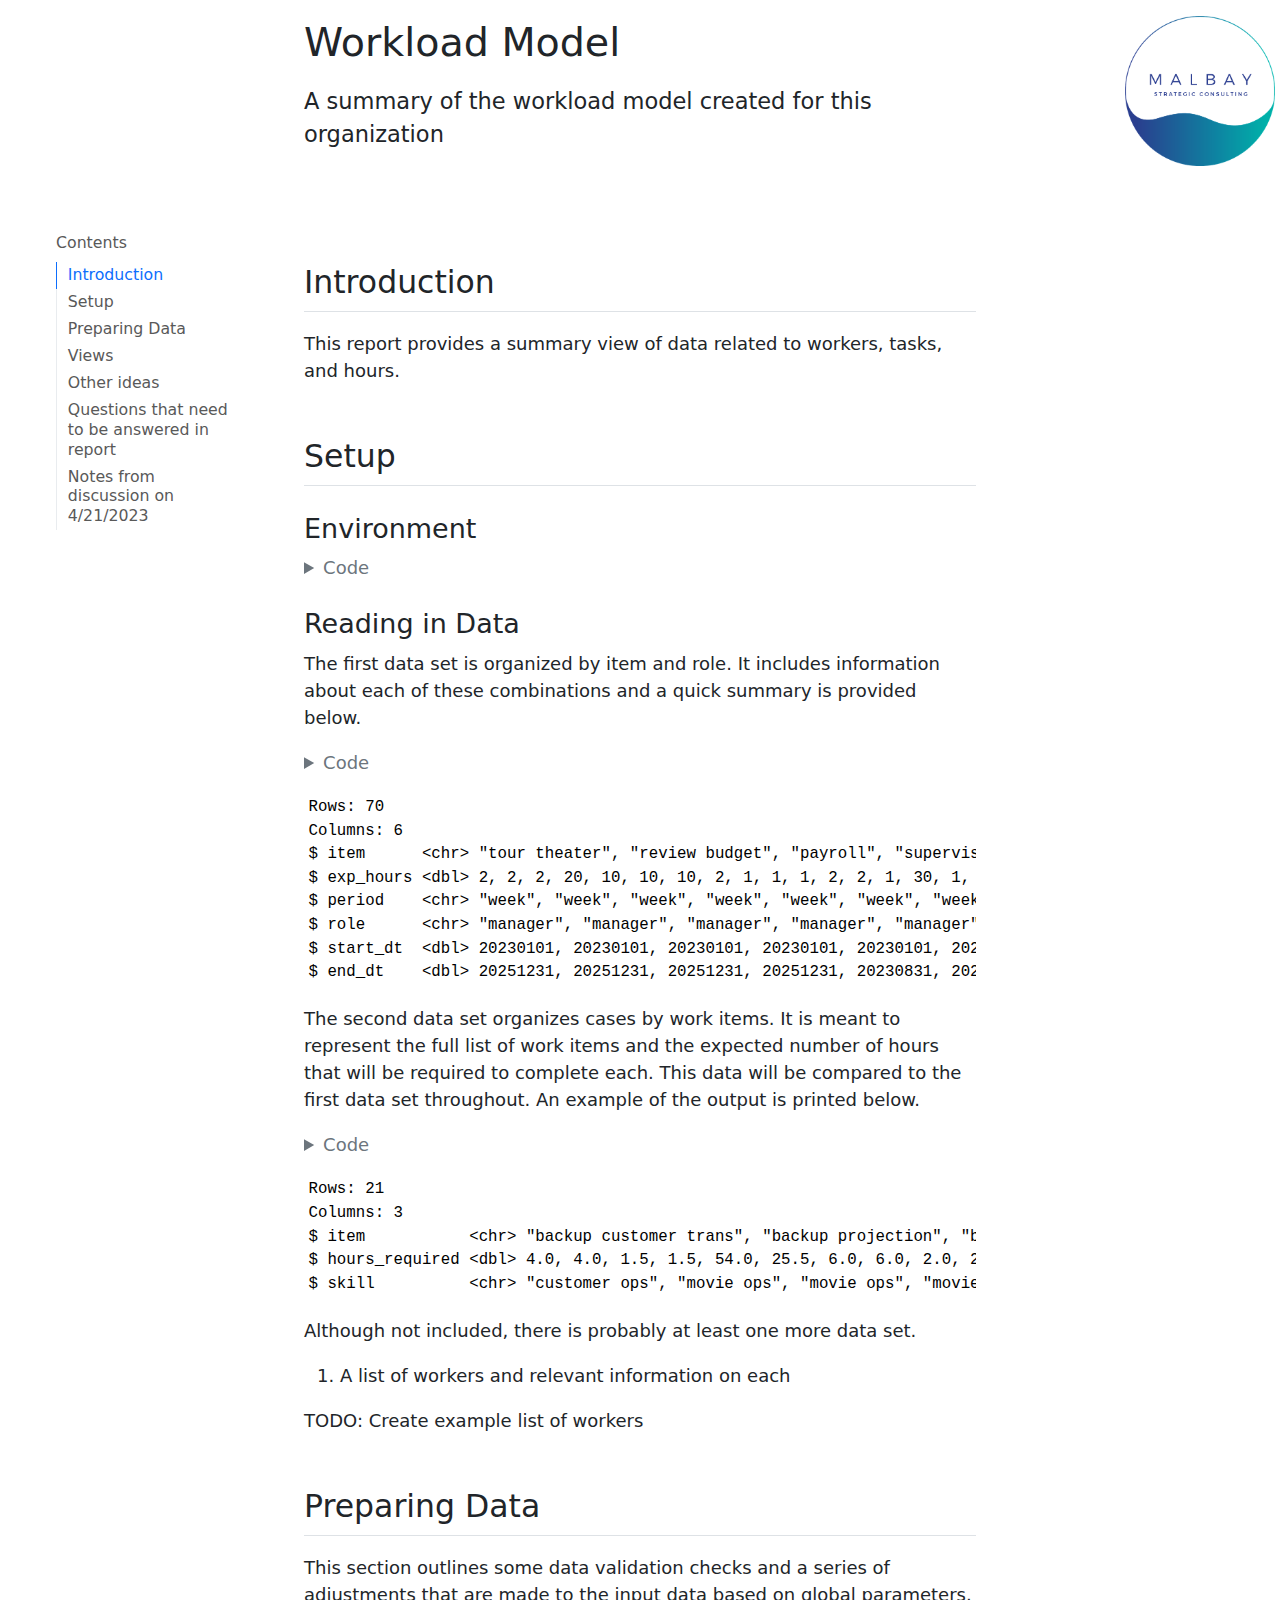
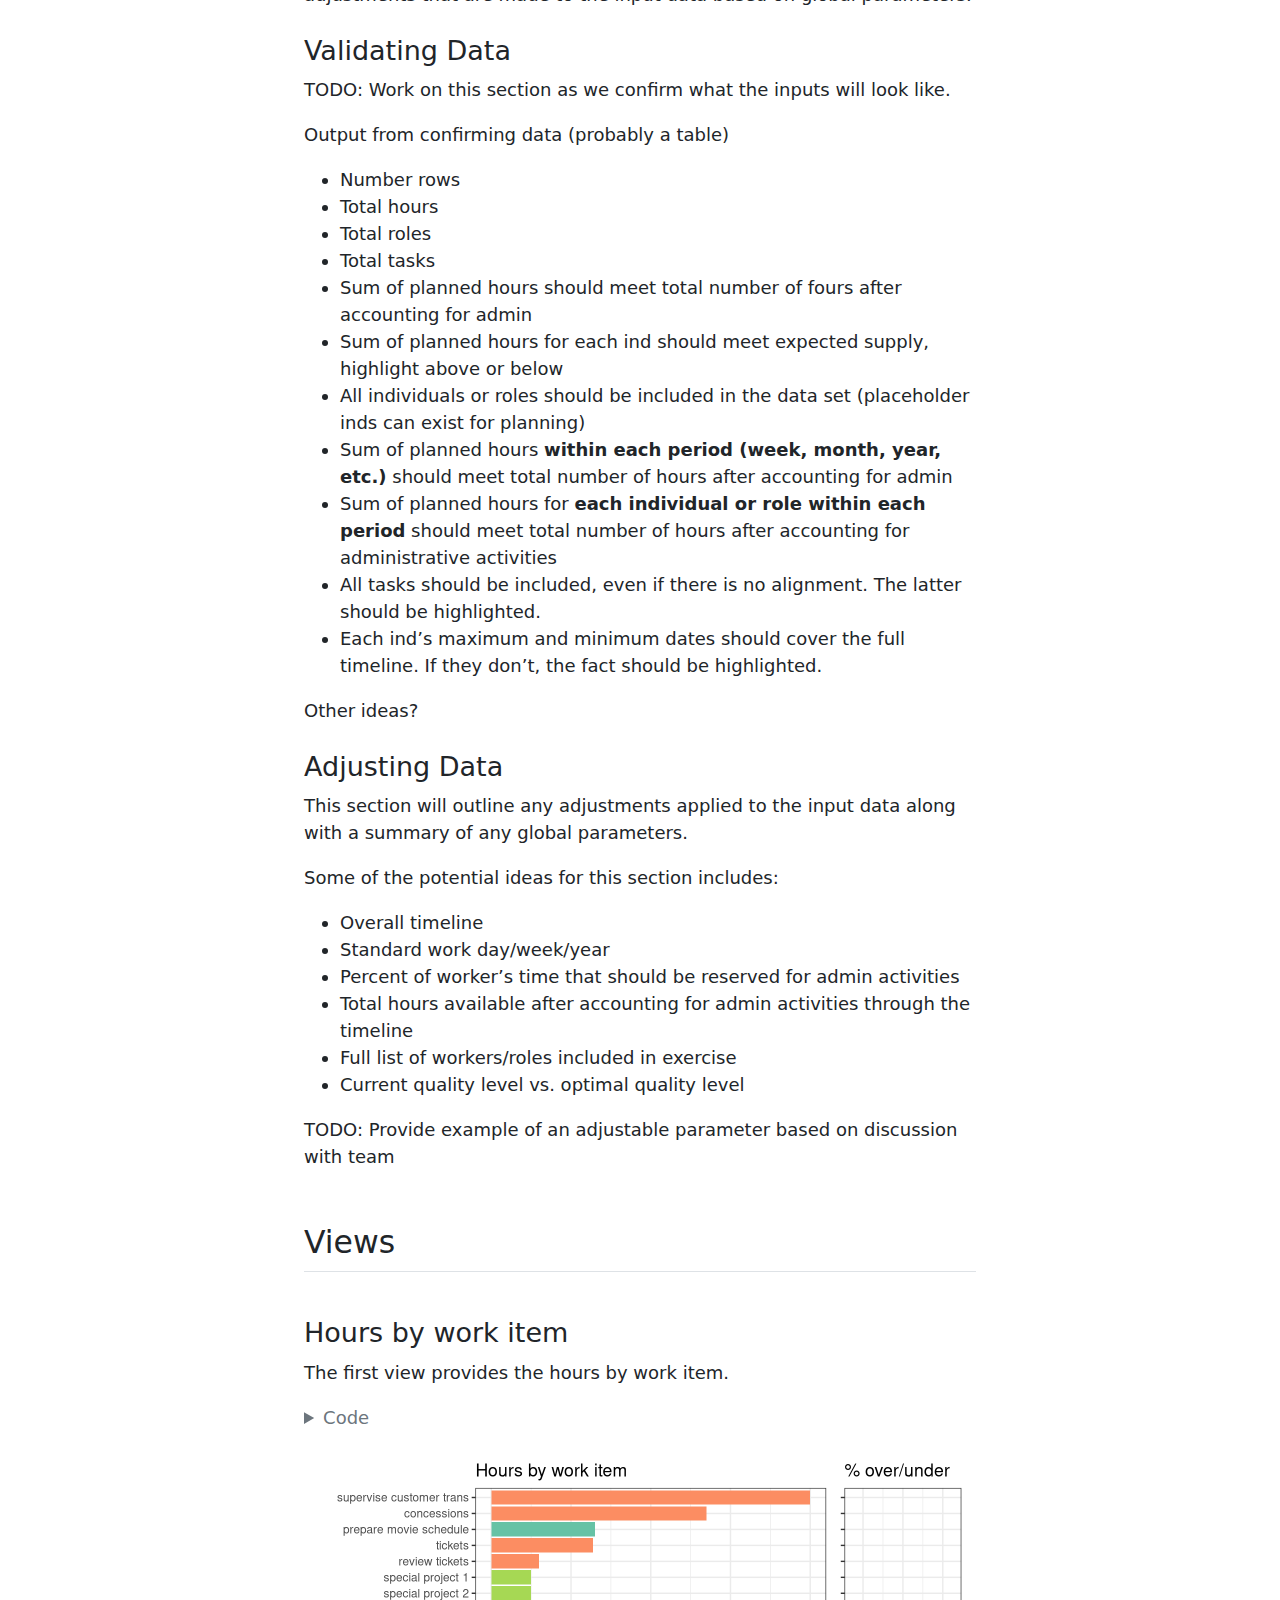
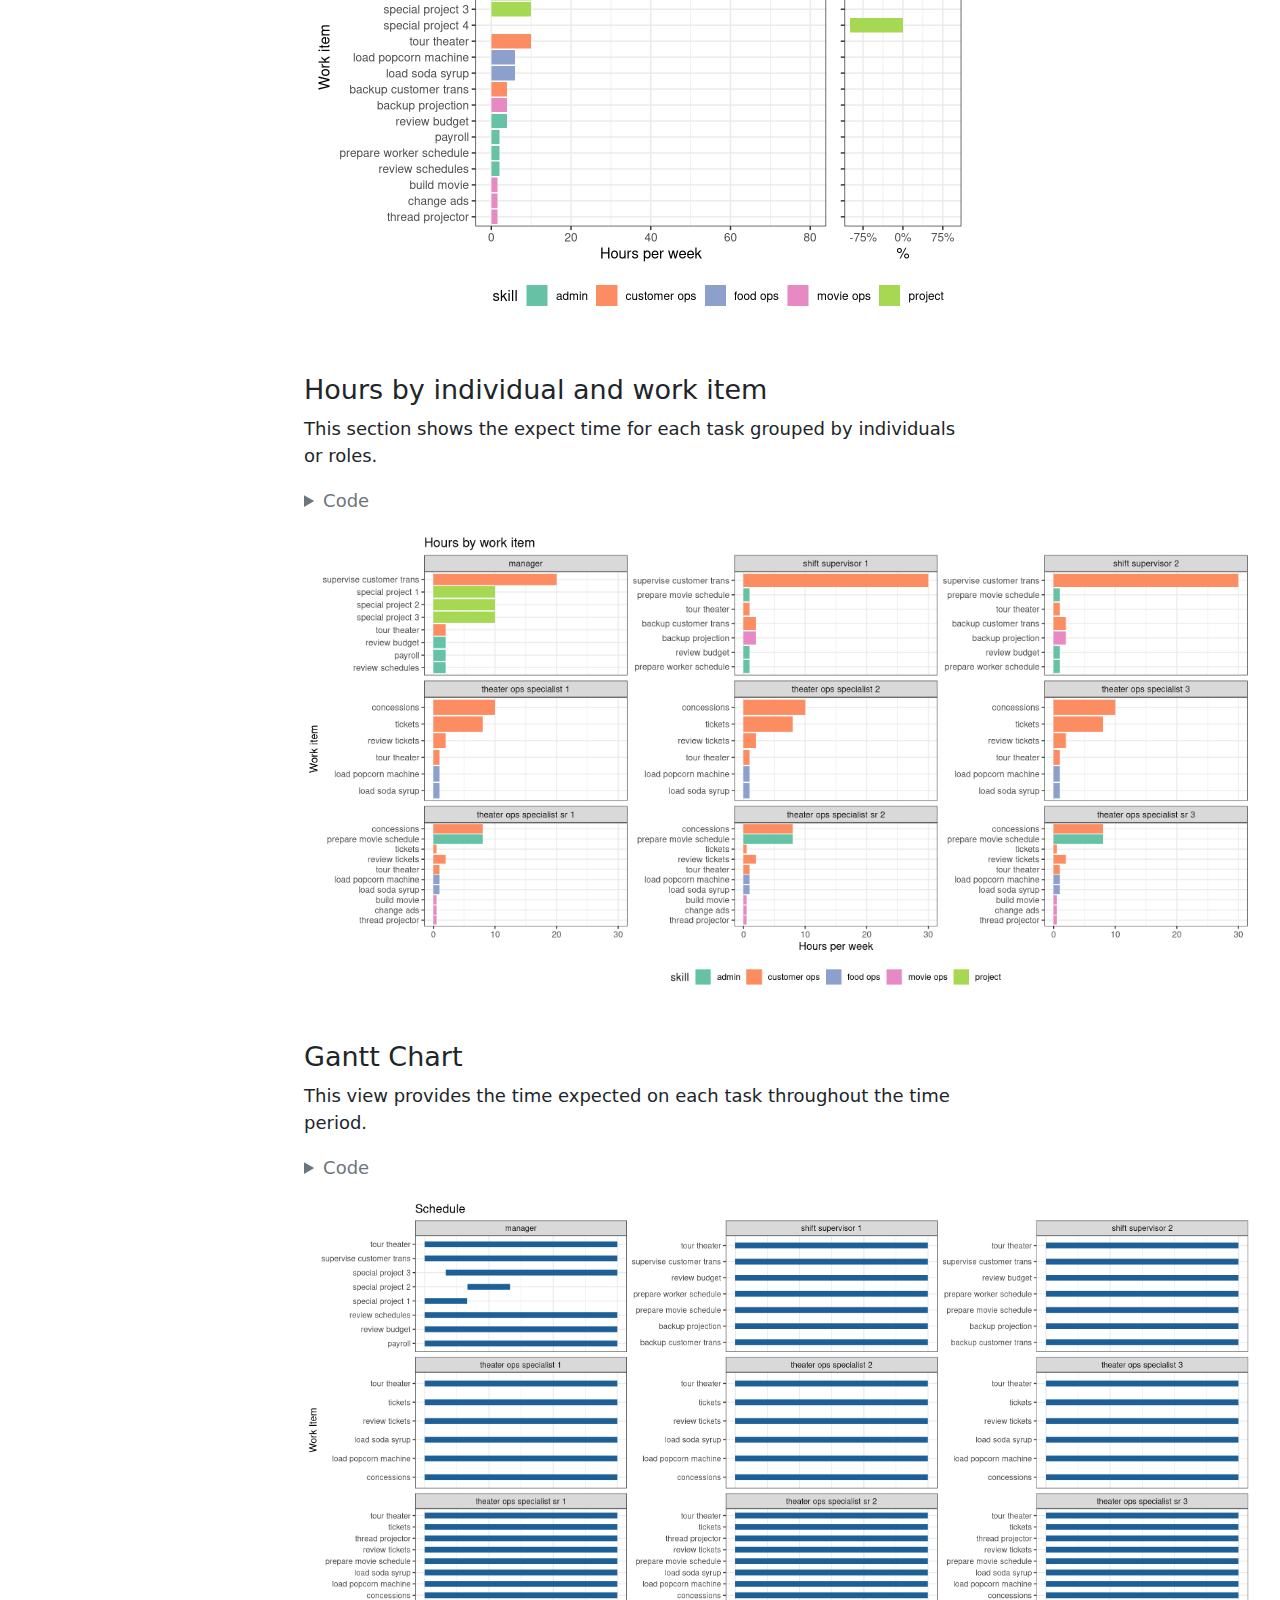
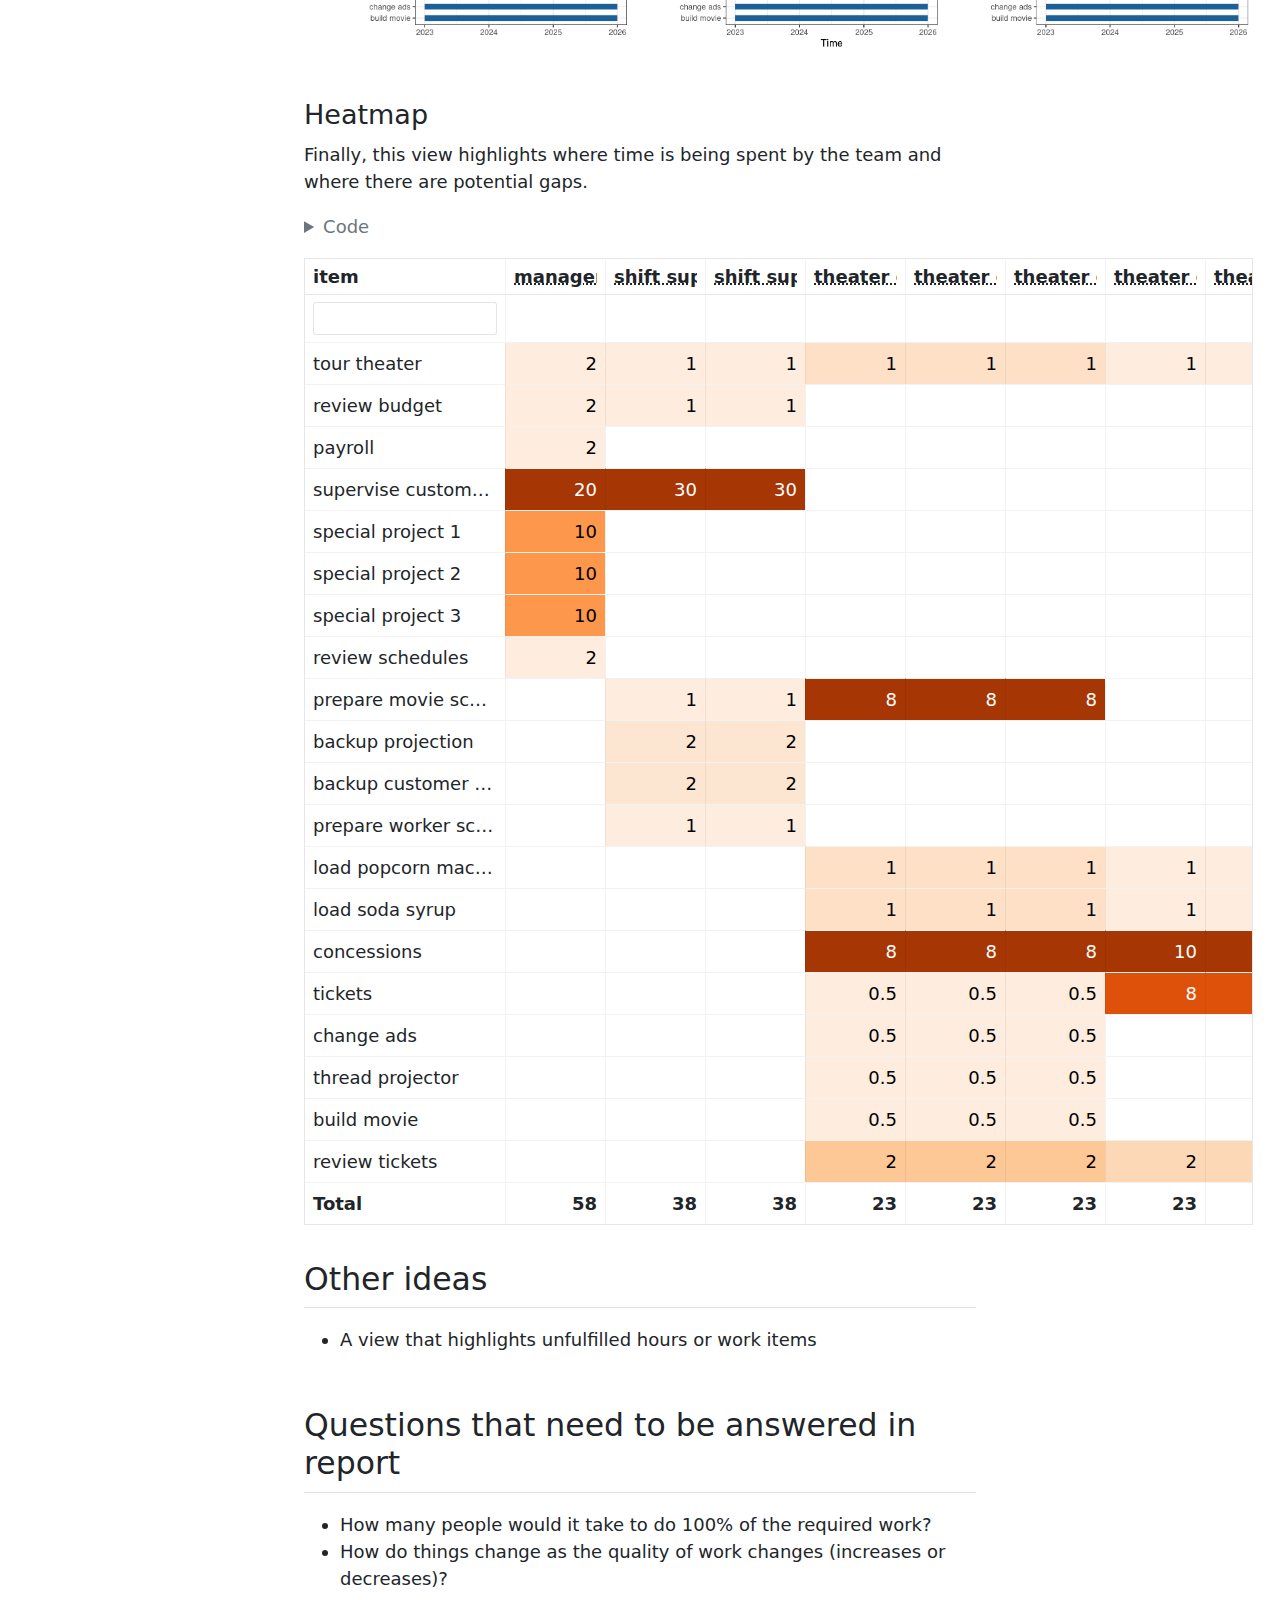
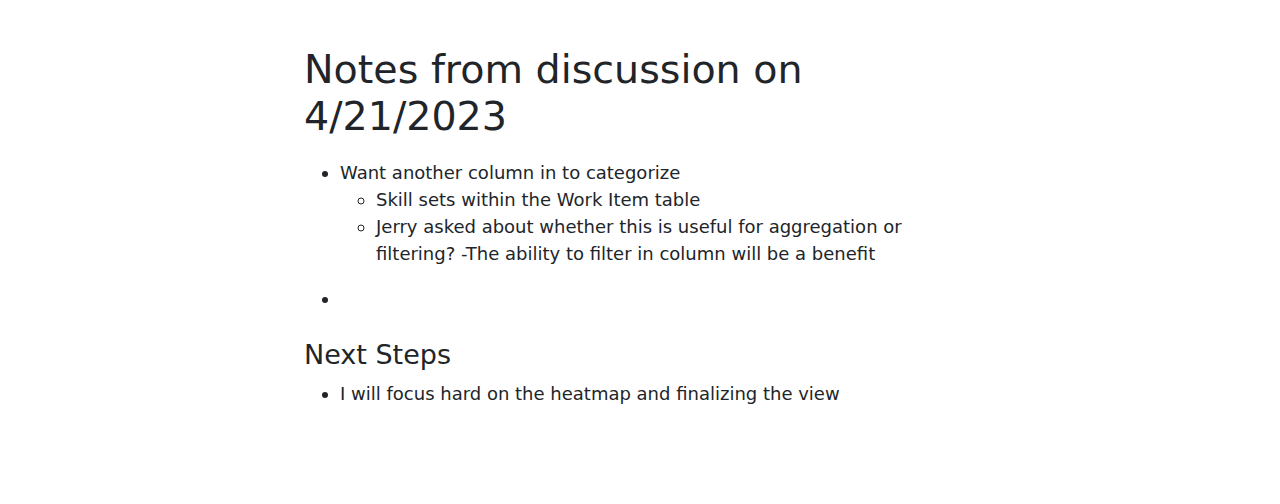
==== commit c9c3e006: "applying new colors" ====
--- a/docs/index.html
+++ b/docs/index.html
@@ -367,25 +367,27 @@
 <span id="cb6-27"><a href="#cb6-27" aria-hidden="true" tabindex="-1"></a>  <span class="fu">geom_col</span>(<span class="fu">aes</span>(<span class="at">x =</span> hours, <span class="at">fill =</span> skill)) <span class="sc">+</span></span>
 <span id="cb6-28"><a href="#cb6-28" aria-hidden="true" tabindex="-1"></a>  <span class="fu">labs</span>(<span class="at">title =</span> <span class="st">"Hours by work item"</span>,</span>
 <span id="cb6-29"><a href="#cb6-29" aria-hidden="true" tabindex="-1"></a>     <span class="at">y =</span> <span class="st">"Work item"</span>, </span>
-<span id="cb6-30"><a href="#cb6-30" aria-hidden="true" tabindex="-1"></a>     <span class="at">x =</span> <span class="fu">paste0</span>(<span class="st">"Hours per "</span>, xlab))</span>
-<span id="cb6-31"><a href="#cb6-31" aria-hidden="true" tabindex="-1"></a></span>
-<span id="cb6-32"><a href="#cb6-32" aria-hidden="true" tabindex="-1"></a>  </span>
-<span id="cb6-33"><a href="#cb6-33" aria-hidden="true" tabindex="-1"></a>part2 <span class="ot">&lt;-</span> hours_by_item <span class="sc">%&gt;%</span> </span>
-<span id="cb6-34"><a href="#cb6-34" aria-hidden="true" tabindex="-1"></a>  <span class="fu">mutate</span>(<span class="at">over_under_pct =</span> hours <span class="sc">/</span> hours_required<span class="dv">-1</span>) <span class="sc">%&gt;%</span> </span>
-<span id="cb6-35"><a href="#cb6-35" aria-hidden="true" tabindex="-1"></a>  <span class="fu">select</span>(item, over_under_pct, skill) <span class="sc">%&gt;%</span> </span>
-<span id="cb6-36"><a href="#cb6-36" aria-hidden="true" tabindex="-1"></a>  <span class="fu">ggplot</span>(<span class="fu">aes</span>(<span class="at">y =</span> forcats<span class="sc">::</span><span class="fu">fct_rev</span>(item))) <span class="sc">+</span></span>
-<span id="cb6-37"><a href="#cb6-37" aria-hidden="true" tabindex="-1"></a>  <span class="fu">geom_col</span>(<span class="fu">aes</span>(<span class="at">x =</span> over_under_pct, <span class="at">fill =</span> skill)) <span class="sc">+</span></span>
-<span id="cb6-38"><a href="#cb6-38" aria-hidden="true" tabindex="-1"></a>  <span class="fu">scale_x_continuous</span>(<span class="at">labels =</span> scales<span class="sc">::</span>percent, <span class="at">limits =</span> <span class="fu">c</span>(<span class="sc">-</span><span class="dv">1</span>, <span class="dv">1</span>),</span>
-<span id="cb6-39"><a href="#cb6-39" aria-hidden="true" tabindex="-1"></a>                     <span class="at">breaks =</span> <span class="fu">c</span>(<span class="sc">-</span>.<span class="dv">75</span>, <span class="dv">0</span>, .<span class="dv">75</span>)) <span class="sc">+</span></span>
-<span id="cb6-40"><a href="#cb6-40" aria-hidden="true" tabindex="-1"></a>  <span class="fu">labs</span>(<span class="at">title =</span> <span class="st">"% over/under"</span>,</span>
-<span id="cb6-41"><a href="#cb6-41" aria-hidden="true" tabindex="-1"></a>     <span class="at">y =</span> <span class="cn">NULL</span>, </span>
-<span id="cb6-42"><a href="#cb6-42" aria-hidden="true" tabindex="-1"></a>     <span class="at">x =</span> <span class="st">"%"</span>)<span class="sc">+</span></span>
-<span id="cb6-43"><a href="#cb6-43" aria-hidden="true" tabindex="-1"></a>  <span class="fu">theme</span>(<span class="at">axis.text.y =</span> <span class="fu">element_blank</span>())</span>
-<span id="cb6-44"><a href="#cb6-44" aria-hidden="true" tabindex="-1"></a>  </span>
-<span id="cb6-45"><a href="#cb6-45" aria-hidden="true" tabindex="-1"></a><span class="fu">library</span>(patchwork)</span>
-<span id="cb6-46"><a href="#cb6-46" aria-hidden="true" tabindex="-1"></a></span>
-<span id="cb6-47"><a href="#cb6-47" aria-hidden="true" tabindex="-1"></a>part1 <span class="sc">+</span> part2 <span class="sc">+</span> <span class="fu">plot_layout</span>(<span class="at">widths =</span> <span class="fu">c</span>(<span class="dv">3</span>, <span class="dv">1</span>), <span class="at">guides =</span> <span class="st">"collect"</span>) <span class="sc">&amp;</span></span>
-<span id="cb6-48"><a href="#cb6-48" aria-hidden="true" tabindex="-1"></a>  <span class="fu">theme</span>(<span class="at">legend.position=</span><span class="st">'bottom'</span>)</span></code><button title="Copy to Clipboard" class="code-copy-button"><i class="bi"></i></button></pre></div>
+<span id="cb6-30"><a href="#cb6-30" aria-hidden="true" tabindex="-1"></a>     <span class="at">x =</span> <span class="fu">paste0</span>(<span class="st">"Hours per "</span>, xlab)) <span class="sc">+</span> </span>
+<span id="cb6-31"><a href="#cb6-31" aria-hidden="true" tabindex="-1"></a>  <span class="fu">scale_fill_brewer</span>(<span class="at">palette =</span> <span class="st">"Set2"</span>)</span>
+<span id="cb6-32"><a href="#cb6-32" aria-hidden="true" tabindex="-1"></a></span>
+<span id="cb6-33"><a href="#cb6-33" aria-hidden="true" tabindex="-1"></a>  </span>
+<span id="cb6-34"><a href="#cb6-34" aria-hidden="true" tabindex="-1"></a>part2 <span class="ot">&lt;-</span> hours_by_item <span class="sc">%&gt;%</span> </span>
+<span id="cb6-35"><a href="#cb6-35" aria-hidden="true" tabindex="-1"></a>  <span class="fu">mutate</span>(<span class="at">over_under_pct =</span> hours <span class="sc">/</span> hours_required<span class="dv">-1</span>) <span class="sc">%&gt;%</span> </span>
+<span id="cb6-36"><a href="#cb6-36" aria-hidden="true" tabindex="-1"></a>  <span class="fu">select</span>(item, over_under_pct, skill) <span class="sc">%&gt;%</span> </span>
+<span id="cb6-37"><a href="#cb6-37" aria-hidden="true" tabindex="-1"></a>  <span class="fu">ggplot</span>(<span class="fu">aes</span>(<span class="at">y =</span> forcats<span class="sc">::</span><span class="fu">fct_rev</span>(item))) <span class="sc">+</span></span>
+<span id="cb6-38"><a href="#cb6-38" aria-hidden="true" tabindex="-1"></a>  <span class="fu">geom_col</span>(<span class="fu">aes</span>(<span class="at">x =</span> over_under_pct, <span class="at">fill =</span> skill)) <span class="sc">+</span></span>
+<span id="cb6-39"><a href="#cb6-39" aria-hidden="true" tabindex="-1"></a>  <span class="fu">scale_x_continuous</span>(<span class="at">labels =</span> scales<span class="sc">::</span>percent, <span class="at">limits =</span> <span class="fu">c</span>(<span class="sc">-</span><span class="dv">1</span>, <span class="dv">1</span>),</span>
+<span id="cb6-40"><a href="#cb6-40" aria-hidden="true" tabindex="-1"></a>                     <span class="at">breaks =</span> <span class="fu">c</span>(<span class="sc">-</span>.<span class="dv">75</span>, <span class="dv">0</span>, .<span class="dv">75</span>)) <span class="sc">+</span></span>
+<span id="cb6-41"><a href="#cb6-41" aria-hidden="true" tabindex="-1"></a>  <span class="fu">labs</span>(<span class="at">title =</span> <span class="st">"% over/under"</span>,</span>
+<span id="cb6-42"><a href="#cb6-42" aria-hidden="true" tabindex="-1"></a>     <span class="at">y =</span> <span class="cn">NULL</span>, </span>
+<span id="cb6-43"><a href="#cb6-43" aria-hidden="true" tabindex="-1"></a>     <span class="at">x =</span> <span class="st">"%"</span>)<span class="sc">+</span></span>
+<span id="cb6-44"><a href="#cb6-44" aria-hidden="true" tabindex="-1"></a>  <span class="fu">theme</span>(<span class="at">axis.text.y =</span> <span class="fu">element_blank</span>()) <span class="sc">+</span> </span>
+<span id="cb6-45"><a href="#cb6-45" aria-hidden="true" tabindex="-1"></a>  <span class="fu">scale_fill_brewer</span>(<span class="at">palette =</span> <span class="st">"Set2"</span>)</span>
+<span id="cb6-46"><a href="#cb6-46" aria-hidden="true" tabindex="-1"></a>  </span>
+<span id="cb6-47"><a href="#cb6-47" aria-hidden="true" tabindex="-1"></a><span class="fu">library</span>(patchwork)</span>
+<span id="cb6-48"><a href="#cb6-48" aria-hidden="true" tabindex="-1"></a></span>
+<span id="cb6-49"><a href="#cb6-49" aria-hidden="true" tabindex="-1"></a>part1 <span class="sc">+</span> part2 <span class="sc">+</span> <span class="fu">plot_layout</span>(<span class="at">widths =</span> <span class="fu">c</span>(<span class="dv">3</span>, <span class="dv">1</span>), <span class="at">guides =</span> <span class="st">"collect"</span>) <span class="sc">&amp;</span></span>
+<span id="cb6-50"><a href="#cb6-50" aria-hidden="true" tabindex="-1"></a>  <span class="fu">theme</span>(<span class="at">legend.position=</span><span class="st">'bottom'</span>)</span></code><button title="Copy to Clipboard" class="code-copy-button"><i class="bi"></i></button></pre></div>
 </details>
 <div class="cell-output-display">
 <p><img src="final_report_files/figure-html/unnamed-chunk-3-1.png" class="img-fluid" width="672"></p>
@@ -421,7 +423,8 @@
 <span id="cb7-21"><a href="#cb7-21" aria-hidden="true" tabindex="-1"></a>  <span class="fu">labs</span>(<span class="at">title =</span> <span class="st">"Hours by work item"</span>,</span>
 <span id="cb7-22"><a href="#cb7-22" aria-hidden="true" tabindex="-1"></a>       <span class="at">y =</span> <span class="st">"Work item"</span>, </span>
 <span id="cb7-23"><a href="#cb7-23" aria-hidden="true" tabindex="-1"></a>       <span class="at">x =</span> <span class="fu">paste0</span>(<span class="st">"Hours per "</span>, xlab)) <span class="sc">+</span></span>
-<span id="cb7-24"><a href="#cb7-24" aria-hidden="true" tabindex="-1"></a>  <span class="fu">theme</span>(<span class="at">legend.position =</span> <span class="st">"bottom"</span>)</span></code><button title="Copy to Clipboard" class="code-copy-button"><i class="bi"></i></button></pre></div>
+<span id="cb7-24"><a href="#cb7-24" aria-hidden="true" tabindex="-1"></a>  <span class="fu">theme</span>(<span class="at">legend.position =</span> <span class="st">"bottom"</span>) <span class="sc">+</span> </span>
+<span id="cb7-25"><a href="#cb7-25" aria-hidden="true" tabindex="-1"></a>  <span class="fu">scale_fill_brewer</span>(<span class="at">palette =</span> <span class="st">"Set2"</span>)</span></code><button title="Copy to Clipboard" class="code-copy-button"><i class="bi"></i></button></pre></div>
 </details>
 <div class="cell-output-display column-screen-inset-right">
 <p><img src="final_report_files/figure-html/unnamed-chunk-4-1.png" class="img-fluid" width="1296"></p>
@@ -506,8 +509,8 @@
 </details>
 <div class="cell-output-display column-screen-inset-right">
 
-<div class="reactable html-widget html-fill-item-overflow-hidden html-fill-item" id="htmlwidget-29f2b9cff0174b863118" style="width:auto;height:auto;"></div>
-<script type="application/json" data-for="htmlwidget-29f2b9cff0174b863118">{"x":{"tag":{"name":"Reactable","attribs":{"data":{"item":["tour theater","review budget","payroll","supervise customer trans","special project 1","special project 2","special project 3","review schedules","prepare movie schedule","backup projection","backup customer trans","prepare worker schedule","load popcorn machine","load soda syrup","concessions","tickets","change ads","thread projector","build movie","review tickets"],"manager":[2,2,2,20,10,10,10,2,"NA","NA","NA","NA","NA","NA","NA","NA","NA","NA","NA","NA"],"shift supervisor 1":[1,1,"NA",30,"NA","NA","NA","NA",1,2,2,1,"NA","NA","NA","NA","NA","NA","NA","NA"],"shift supervisor 2":[1,1,"NA",30,"NA","NA","NA","NA",1,2,2,1,"NA","NA","NA","NA","NA","NA","NA","NA"],"theater ops specialist sr 1":[1,"NA","NA","NA","NA","NA","NA","NA",8,"NA","NA","NA",1,1,8,0.5,0.5,0.5,0.5,2],"theater ops specialist sr 2":[1,"NA","NA","NA","NA","NA","NA","NA",8,"NA","NA","NA",1,1,8,0.5,0.5,0.5,0.5,2],"theater ops specialist sr 3":[1,"NA","NA","NA","NA","NA","NA","NA",8,"NA","NA","NA",1,1,8,0.5,0.5,0.5,0.5,2],"theater ops specialist 1":[1,"NA","NA","NA","NA","NA","NA","NA","NA","NA","NA","NA",1,1,10,8,"NA","NA","NA",2],"theater ops specialist 2":[1,"NA","NA","NA","NA","NA","NA","NA","NA","NA","NA","NA",1,1,10,8,"NA","NA","NA",2],"theater ops specialist 3":[1,"NA","NA","NA","NA","NA","NA","NA","NA","NA","NA","NA",1,1,10,8,"NA","NA","NA",2]},"columns":[{"id":"item","name":"item","type":"character","footer":"Total","minWidth":200,"style":[[],[],[],[],[],[],[],[],[],[],[],[],[],[],[],[],[],[],[],[]],"footerStyle":{"fontWeight":"bold"},"filterable":true,"sticky":"left"},{"id":"manager","name":"manager","type":"numeric","footer":"58","minWidth":100,"style":[{"background":"#FEEDDEFF","color":"black","fontSize":null,"fontWeight":"normal","transition":"background 1s ease"},{"background":"#FEEDDEFF","color":"black","fontSize":null,"fontWeight":"normal","transition":"background 1s ease"},{"background":"#FEEDDEFF","color":"black","fontSize":null,"fontWeight":"normal","transition":"background 1s ease"},{"background":"#A63603FF","color":"white","fontSize":null,"fontWeight":"normal","transition":"background 1s ease"},{"background":"#FD974CFF","color":"black","fontSize":null,"fontWeight":"normal","transition":"background 1s ease"},{"background":"#FD974CFF","color":"black","fontSize":null,"fontWeight":"normal","transition":"background 1s ease"},{"background":"#FD974CFF","color":"black","fontSize":null,"fontWeight":"normal","transition":"background 1s ease"},{"background":"#FEEDDEFF","color":"black","fontSize":null,"fontWeight":"normal","transition":"background 1s ease"},{"background":[],"color":null,"fontSize":null,"fontWeight":"normal","transition":"background 1s ease"},{"background":[],"color":null,"fontSize":null,"fontWeight":"normal","transition":"background 1s ease"},{"background":[],"color":null,"fontSize":null,"fontWeight":"normal","transition":"background 1s ease"},{"background":[],"color":null,"fontSize":null,"fontWeight":"normal","transition":"background 1s ease"},{"background":[],"color":null,"fontSize":null,"fontWeight":"normal","transition":"background 1s ease"},{"background":[],"color":null,"fontSize":null,"fontWeight":"normal","transition":"background 1s ease"},{"background":[],"color":null,"fontSize":null,"fontWeight":"normal","transition":"background 1s ease"},{"background":[],"color":null,"fontSize":null,"fontWeight":"normal","transition":"background 1s ease"},{"background":[],"color":null,"fontSize":null,"fontWeight":"normal","transition":"background 1s ease"},{"background":[],"color":null,"fontSize":null,"fontWeight":"normal","transition":"background 1s ease"},{"background":[],"color":null,"fontSize":null,"fontWeight":"normal","transition":"background 1s ease"},{"background":[],"color":null,"fontSize":null,"fontWeight":"normal","transition":"background 1s ease"}],"footerStyle":{"fontWeight":"bold"},"header":{"name":"div","attribs":{"style":{"text-decoration":"underline","text-decoration-style":"dotted","cursor":"help"}},"children":[{"name":"WidgetContainer","attribs":{"key":"9ca3c9c9c6df06f67b55827cc489dcb1"},"children":[{"name":"Fragment","attribs":[],"children":[{"name":"span","attribs":{"id":"htmlwidget-b2271bfb9e352c733270","width":"100%","height":"338px","className":"tippy html-widget html-fill-item-overflow-hidden html-fill-item"},"children":[]},{"name":"script","attribs":{"type":"application/json","data-for":"htmlwidget-b2271bfb9e352c733270"},"children":["{\"x\":{\"opts\":{\"content\":\"manager\"},\"text\":\"manager\"},\"evals\":[],\"jsHooks\":[]}"]}]}]}]}},{"id":"shift supervisor 1","name":"shift supervisor 1","type":"numeric","footer":"38","minWidth":100,"style":[{"background":"#FEEDDEFF","color":"black","fontSize":null,"fontWeight":"normal","transition":"background 1s ease"},{"background":"#FEEDDEFF","color":"black","fontSize":null,"fontWeight":"normal","transition":"background 1s ease"},{"background":[],"color":null,"fontSize":null,"fontWeight":"normal","transition":"background 1s ease"},{"background":"#A63603FF","color":"white","fontSize":null,"fontWeight":"normal","transition":"background 1s ease"},{"background":[],"color":null,"fontSize":null,"fontWeight":"normal","transition":"background 1s ease"},{"background":[],"color":null,"fontSize":null,"fontWeight":"normal","transition":"background 1s ease"},{"background":[],"color":null,"fontSize":null,"fontWeight":"normal","transition":"background 1s ease"},{"background":[],"color":null,"fontSize":null,"fontWeight":"normal","transition":"background 1s ease"},{"background":"#FEEDDEFF","color":"black","fontSize":null,"fontWeight":"normal","transition":"background 1s ease"},{"background":"#FDE6D1FF","color":"black","fontSize":null,"fontWeight":"normal","transition":"background 1s ease"},{"background":"#FDE6D1FF","color":"black","fontSize":null,"fontWeight":"normal","transition":"background 1s ease"},{"background":"#FEEDDEFF","color":"black","fontSize":null,"fontWeight":"normal","transition":"background 1s ease"},{"background":[],"color":null,"fontSize":null,"fontWeight":"normal","transition":"background 1s ease"},{"background":[],"color":null,"fontSize":null,"fontWeight":"normal","transition":"background 1s ease"},{"background":[],"color":null,"fontSize":null,"fontWeight":"normal","transition":"background 1s ease"},{"background":[],"color":null,"fontSize":null,"fontWeight":"normal","transition":"background 1s ease"},{"background":[],"color":null,"fontSize":null,"fontWeight":"normal","transition":"background 1s ease"},{"background":[],"color":null,"fontSize":null,"fontWeight":"normal","transition":"background 1s ease"},{"background":[],"color":null,"fontSize":null,"fontWeight":"normal","transition":"background 1s ease"},{"background":[],"color":null,"fontSize":null,"fontWeight":"normal","transition":"background 1s ease"}],"footerStyle":{"fontWeight":"bold"},"header":{"name":"div","attribs":{"style":{"text-decoration":"underline","text-decoration-style":"dotted","cursor":"help"}},"children":[{"name":"WidgetContainer","attribs":{"key":"830b7ee66b23ff3107b57a57932f7c2b"},"children":[{"name":"Fragment","attribs":[],"children":[{"name":"span","attribs":{"id":"htmlwidget-2910103c931f2cc1fd5c","width":"100%","height":"338px","className":"tippy html-widget html-fill-item-overflow-hidden html-fill-item"},"children":[]},{"name":"script","attribs":{"type":"application/json","data-for":"htmlwidget-2910103c931f2cc1fd5c"},"children":["{\"x\":{\"opts\":{\"content\":\"shift supervisor 1\"},\"text\":\"shift supervisor 1\"},\"evals\":[],\"jsHooks\":[]}"]}]}]}]}},{"id":"shift supervisor 2","name":"shift supervisor 2","type":"numeric","footer":"38","minWidth":100,"style":[{"background":"#FEEDDEFF","color":"black","fontSize":null,"fontWeight":"normal","transition":"background 1s ease"},{"background":"#FEEDDEFF","color":"black","fontSize":null,"fontWeight":"normal","transition":"background 1s ease"},{"background":[],"color":null,"fontSize":null,"fontWeight":"normal","transition":"background 1s ease"},{"background":"#A63603FF","color":"white","fontSize":null,"fontWeight":"normal","transition":"background 1s ease"},{"background":[],"color":null,"fontSize":null,"fontWeight":"normal","transition":"background 1s ease"},{"background":[],"color":null,"fontSize":null,"fontWeight":"normal","transition":"background 1s ease"},{"background":[],"color":null,"fontSize":null,"fontWeight":"normal","transition":"background 1s ease"},{"background":[],"color":null,"fontSize":null,"fontWeight":"normal","transition":"background 1s ease"},{"background":"#FEEDDEFF","color":"black","fontSize":null,"fontWeight":"normal","transition":"background 1s ease"},{"background":"#FDE6D1FF","color":"black","fontSize":null,"fontWeight":"normal","transition":"background 1s ease"},{"background":"#FDE6D1FF","color":"black","fontSize":null,"fontWeight":"normal","transition":"background 1s ease"},{"background":"#FEEDDEFF","color":"black","fontSize":null,"fontWeight":"normal","transition":"background 1s ease"},{"background":[],"color":null,"fontSize":null,"fontWeight":"normal","transition":"background 1s ease"},{"background":[],"color":null,"fontSize":null,"fontWeight":"normal","transition":"background 1s ease"},{"background":[],"color":null,"fontSize":null,"fontWeight":"normal","transition":"background 1s ease"},{"background":[],"color":null,"fontSize":null,"fontWeight":"normal","transition":"background 1s ease"},{"background":[],"color":null,"fontSize":null,"fontWeight":"normal","transition":"background 1s ease"},{"background":[],"color":null,"fontSize":null,"fontWeight":"normal","transition":"background 1s ease"},{"background":[],"color":null,"fontSize":null,"fontWeight":"normal","transition":"background 1s ease"},{"background":[],"color":null,"fontSize":null,"fontWeight":"normal","transition":"background 1s ease"}],"footerStyle":{"fontWeight":"bold"},"header":{"name":"div","attribs":{"style":{"text-decoration":"underline","text-decoration-style":"dotted","cursor":"help"}},"children":[{"name":"WidgetContainer","attribs":{"key":"5d880c914ce5c9086b4061343ac28275"},"children":[{"name":"Fragment","attribs":[],"children":[{"name":"span","attribs":{"id":"htmlwidget-7b4f31f313cf7b75043a","width":"100%","height":"338px","className":"tippy html-widget html-fill-item-overflow-hidden html-fill-item"},"children":[]},{"name":"script","attribs":{"type":"application/json","data-for":"htmlwidget-7b4f31f313cf7b75043a"},"children":["{\"x\":{\"opts\":{\"content\":\"shift supervisor 2\"},\"text\":\"shift supervisor 2\"},\"evals\":[],\"jsHooks\":[]}"]}]}]}]}},{"id":"theater ops specialist sr 1","name":"theater ops specialist sr 1","type":"numeric","footer":"23","minWidth":100,"style":[{"background":"#FDE0C6FF","color":"black","fontSize":null,"fontWeight":"normal","transition":"background 1s ease"},{"background":[],"color":null,"fontSize":null,"fontWeight":"normal","transition":"background 1s ease"},{"background":[],"color":null,"fontSize":null,"fontWeight":"normal","transition":"background 1s ease"},{"background":[],"color":null,"fontSize":null,"fontWeight":"normal","transition":"background 1s ease"},{"background":[],"color":null,"fontSize":null,"fontWeight":"normal","transition":"background 1s ease"},{"background":[],"color":null,"fontSize":null,"fontWeight":"normal","transition":"background 1s ease"},{"background":[],"color":null,"fontSize":null,"fontWeight":"normal","transition":"background 1s ease"},{"background":[],"color":null,"fontSize":null,"fontWeight":"normal","transition":"background 1s ease"},{"background":"#A63603FF","color":"white","fontSize":null,"fontWeight":"normal","transition":"background 1s ease"},{"background":[],"color":null,"fontSize":null,"fontWeight":"normal","transition":"background 1s ease"},{"background":[],"color":null,"fontSize":null,"fontWeight":"normal","transition":"background 1s ease"},{"background":[],"color":null,"fontSize":null,"fontWeight":"normal","transition":"background 1s ease"},{"background":"#FDE0C6FF","color":"black","fontSize":null,"fontWeight":"normal","transition":"background 1s ease"},{"background":"#FDE0C6FF","color":"black","fontSize":null,"fontWeight":"normal","transition":"background 1s ease"},{"background":"#A63603FF","color":"white","fontSize":null,"fontWeight":"normal","transition":"background 1s ease"},{"background":"#FEEDDEFF","color":"black","fontSize":null,"fontWeight":"normal","transition":"background 1s ease"},{"background":"#FEEDDEFF","color":"black","fontSize":null,"fontWeight":"normal","transition":"background 1s ease"},{"background":"#FEEDDEFF","color":"black","fontSize":null,"fontWeight":"normal","transition":"background 1s ease"},{"background":"#FEEDDEFF","color":"black","fontSize":null,"fontWeight":"normal","transition":"background 1s ease"},{"background":"#FDC796FF","color":"black","fontSize":null,"fontWeight":"normal","transition":"background 1s ease"}],"footerStyle":{"fontWeight":"bold"},"header":{"name":"div","attribs":{"style":{"text-decoration":"underline","text-decoration-style":"dotted","cursor":"help"}},"children":[{"name":"WidgetContainer","attribs":{"key":"d73815bed289bb97086c73e0fa245c31"},"children":[{"name":"Fragment","attribs":[],"children":[{"name":"span","attribs":{"id":"htmlwidget-80db11f1d6c6e877ee1a","width":"100%","height":"338px","className":"tippy html-widget html-fill-item-overflow-hidden html-fill-item"},"children":[]},{"name":"script","attribs":{"type":"application/json","data-for":"htmlwidget-80db11f1d6c6e877ee1a"},"children":["{\"x\":{\"opts\":{\"content\":\"theater ops specialist sr 1\"},\"text\":\"theater ops specialist sr 1\"},\"evals\":[],\"jsHooks\":[]}"]}]}]}]}},{"id":"theater ops specialist sr 2","name":"theater ops specialist sr 2","type":"numeric","footer":"23","minWidth":100,"style":[{"background":"#FDE0C6FF","color":"black","fontSize":null,"fontWeight":"normal","transition":"background 1s ease"},{"background":[],"color":null,"fontSize":null,"fontWeight":"normal","transition":"background 1s ease"},{"background":[],"color":null,"fontSize":null,"fontWeight":"normal","transition":"background 1s ease"},{"background":[],"color":null,"fontSize":null,"fontWeight":"normal","transition":"background 1s ease"},{"background":[],"color":null,"fontSize":null,"fontWeight":"normal","transition":"background 1s ease"},{"background":[],"color":null,"fontSize":null,"fontWeight":"normal","transition":"background 1s ease"},{"background":[],"color":null,"fontSize":null,"fontWeight":"normal","transition":"background 1s ease"},{"background":[],"color":null,"fontSize":null,"fontWeight":"normal","transition":"background 1s ease"},{"background":"#A63603FF","color":"white","fontSize":null,"fontWeight":"normal","transition":"background 1s ease"},{"background":[],"color":null,"fontSize":null,"fontWeight":"normal","transition":"background 1s ease"},{"background":[],"color":null,"fontSize":null,"fontWeight":"normal","transition":"background 1s ease"},{"background":[],"color":null,"fontSize":null,"fontWeight":"normal","transition":"background 1s ease"},{"background":"#FDE0C6FF","color":"black","fontSize":null,"fontWeight":"normal","transition":"background 1s ease"},{"background":"#FDE0C6FF","color":"black","fontSize":null,"fontWeight":"normal","transition":"background 1s ease"},{"background":"#A63603FF","color":"white","fontSize":null,"fontWeight":"normal","transition":"background 1s ease"},{"background":"#FEEDDEFF","color":"black","fontSize":null,"fontWeight":"normal","transition":"background 1s ease"},{"background":"#FEEDDEFF","color":"black","fontSize":null,"fontWeight":"normal","transition":"background 1s ease"},{"background":"#FEEDDEFF","color":"black","fontSize":null,"fontWeight":"normal","transition":"background 1s ease"},{"background":"#FEEDDEFF","color":"black","fontSize":null,"fontWeight":"normal","transition":"background 1s ease"},{"background":"#FDC796FF","color":"black","fontSize":null,"fontWeight":"normal","transition":"background 1s ease"}],"footerStyle":{"fontWeight":"bold"},"header":{"name":"div","attribs":{"style":{"text-decoration":"underline","text-decoration-style":"dotted","cursor":"help"}},"children":[{"name":"WidgetContainer","attribs":{"key":"b09c31fc91458644d913827d899a9271"},"children":[{"name":"Fragment","attribs":[],"children":[{"name":"span","attribs":{"id":"htmlwidget-35a95c2df64885a0dc4c","width":"100%","height":"338px","className":"tippy html-widget html-fill-item-overflow-hidden html-fill-item"},"children":[]},{"name":"script","attribs":{"type":"application/json","data-for":"htmlwidget-35a95c2df64885a0dc4c"},"children":["{\"x\":{\"opts\":{\"content\":\"theater ops specialist sr 2\"},\"text\":\"theater ops specialist sr 2\"},\"evals\":[],\"jsHooks\":[]}"]}]}]}]}},{"id":"theater ops specialist sr 3","name":"theater ops specialist sr 3","type":"numeric","footer":"23","minWidth":100,"style":[{"background":"#FDE0C6FF","color":"black","fontSize":null,"fontWeight":"normal","transition":"background 1s ease"},{"background":[],"color":null,"fontSize":null,"fontWeight":"normal","transition":"background 1s ease"},{"background":[],"color":null,"fontSize":null,"fontWeight":"normal","transition":"background 1s ease"},{"background":[],"color":null,"fontSize":null,"fontWeight":"normal","transition":"background 1s ease"},{"background":[],"color":null,"fontSize":null,"fontWeight":"normal","transition":"background 1s ease"},{"background":[],"color":null,"fontSize":null,"fontWeight":"normal","transition":"background 1s ease"},{"background":[],"color":null,"fontSize":null,"fontWeight":"normal","transition":"background 1s ease"},{"background":[],"color":null,"fontSize":null,"fontWeight":"normal","transition":"background 1s ease"},{"background":"#A63603FF","color":"white","fontSize":null,"fontWeight":"normal","transition":"background 1s ease"},{"background":[],"color":null,"fontSize":null,"fontWeight":"normal","transition":"background 1s ease"},{"background":[],"color":null,"fontSize":null,"fontWeight":"normal","transition":"background 1s ease"},{"background":[],"color":null,"fontSize":null,"fontWeight":"normal","transition":"background 1s ease"},{"background":"#FDE0C6FF","color":"black","fontSize":null,"fontWeight":"normal","transition":"background 1s ease"},{"background":"#FDE0C6FF","color":"black","fontSize":null,"fontWeight":"normal","transition":"background 1s ease"},{"background":"#A63603FF","color":"white","fontSize":null,"fontWeight":"normal","transition":"background 1s ease"},{"background":"#FEEDDEFF","color":"black","fontSize":null,"fontWeight":"normal","transition":"background 1s ease"},{"background":"#FEEDDEFF","color":"black","fontSize":null,"fontWeight":"normal","transition":"background 1s ease"},{"background":"#FEEDDEFF","color":"black","fontSize":null,"fontWeight":"normal","transition":"background 1s ease"},{"background":"#FEEDDEFF","color":"black","fontSize":null,"fontWeight":"normal","transition":"background 1s ease"},{"background":"#FDC796FF","color":"black","fontSize":null,"fontWeight":"normal","transition":"background 1s ease"}],"footerStyle":{"fontWeight":"bold"},"header":{"name":"div","attribs":{"style":{"text-decoration":"underline","text-decoration-style":"dotted","cursor":"help"}},"children":[{"name":"WidgetContainer","attribs":{"key":"b23ef3ae6663cf4c525bfe00fc35790f"},"children":[{"name":"Fragment","attribs":[],"children":[{"name":"span","attribs":{"id":"htmlwidget-a297ee9aa044a9b04e1e","width":"100%","height":"338px","className":"tippy html-widget html-fill-item-overflow-hidden html-fill-item"},"children":[]},{"name":"script","attribs":{"type":"application/json","data-for":"htmlwidget-a297ee9aa044a9b04e1e"},"children":["{\"x\":{\"opts\":{\"content\":\"theater ops specialist sr 3\"},\"text\":\"theater ops specialist sr 3\"},\"evals\":[],\"jsHooks\":[]}"]}]}]}]}},{"id":"theater ops specialist 1","name":"theater ops specialist 1","type":"numeric","footer":"23","minWidth":100,"style":[{"background":"#FEEDDEFF","color":"black","fontSize":null,"fontWeight":"normal","transition":"background 1s ease"},{"background":[],"color":null,"fontSize":null,"fontWeight":"normal","transition":"background 1s ease"},{"background":[],"color":null,"fontSize":null,"fontWeight":"normal","transition":"background 1s ease"},{"background":[],"color":null,"fontSize":null,"fontWeight":"normal","transition":"background 1s ease"},{"background":[],"color":null,"fontSize":null,"fontWeight":"normal","transition":"background 1s ease"},{"background":[],"color":null,"fontSize":null,"fontWeight":"normal","transition":"background 1s ease"},{"background":[],"color":null,"fontSize":null,"fontWeight":"normal","transition":"background 1s ease"},{"background":[],"color":null,"fontSize":null,"fontWeight":"normal","transition":"background 1s ease"},{"background":[],"color":null,"fontSize":null,"fontWeight":"normal","transition":"background 1s ease"},{"background":[],"color":null,"fontSize":null,"fontWeight":"normal","transition":"background 1s ease"},{"background":[],"color":null,"fontSize":null,"fontWeight":"normal","transition":"background 1s ease"},{"background":[],"color":null,"fontSize":null,"fontWeight":"normal","transition":"background 1s ease"},{"background":"#FEEDDEFF","color":"black","fontSize":null,"fontWeight":"normal","transition":"background 1s ease"},{"background":"#FEEDDEFF","color":"black","fontSize":null,"fontWeight":"normal","transition":"background 1s ease"},{"background":"#A63603FF","color":"white","fontSize":null,"fontWeight":"normal","transition":"background 1s ease"},{"background":"#DE510BFF","color":"white","fontSize":null,"fontWeight":"normal","transition":"background 1s ease"},{"background":[],"color":null,"fontSize":null,"fontWeight":"normal","transition":"background 1s ease"},{"background":[],"color":null,"fontSize":null,"fontWeight":"normal","transition":"background 1s ease"},{"background":[],"color":null,"fontSize":null,"fontWeight":"normal","transition":"background 1s ease"},{"background":"#FDD8B6FF","color":"black","fontSize":null,"fontWeight":"normal","transition":"background 1s ease"}],"footerStyle":{"fontWeight":"bold"},"header":{"name":"div","attribs":{"style":{"text-decoration":"underline","text-decoration-style":"dotted","cursor":"help"}},"children":[{"name":"WidgetContainer","attribs":{"key":"d05b5e58e2aee93584dadfccca23e159"},"children":[{"name":"Fragment","attribs":[],"children":[{"name":"span","attribs":{"id":"htmlwidget-2ebc83bed130f3182492","width":"100%","height":"338px","className":"tippy html-widget html-fill-item-overflow-hidden html-fill-item"},"children":[]},{"name":"script","attribs":{"type":"application/json","data-for":"htmlwidget-2ebc83bed130f3182492"},"children":["{\"x\":{\"opts\":{\"content\":\"theater ops specialist 1\"},\"text\":\"theater ops specialist 1\"},\"evals\":[],\"jsHooks\":[]}"]}]}]}]}},{"id":"theater ops specialist 2","name":"theater ops specialist 2","type":"numeric","footer":"23","minWidth":100,"style":[{"background":"#FEEDDEFF","color":"black","fontSize":null,"fontWeight":"normal","transition":"background 1s ease"},{"background":[],"color":null,"fontSize":null,"fontWeight":"normal","transition":"background 1s ease"},{"background":[],"color":null,"fontSize":null,"fontWeight":"normal","transition":"background 1s ease"},{"background":[],"color":null,"fontSize":null,"fontWeight":"normal","transition":"background 1s ease"},{"background":[],"color":null,"fontSize":null,"fontWeight":"normal","transition":"background 1s ease"},{"background":[],"color":null,"fontSize":null,"fontWeight":"normal","transition":"background 1s ease"},{"background":[],"color":null,"fontSize":null,"fontWeight":"normal","transition":"background 1s ease"},{"background":[],"color":null,"fontSize":null,"fontWeight":"normal","transition":"background 1s ease"},{"background":[],"color":null,"fontSize":null,"fontWeight":"normal","transition":"background 1s ease"},{"background":[],"color":null,"fontSize":null,"fontWeight":"normal","transition":"background 1s ease"},{"background":[],"color":null,"fontSize":null,"fontWeight":"normal","transition":"background 1s ease"},{"background":[],"color":null,"fontSize":null,"fontWeight":"normal","transition":"background 1s ease"},{"background":"#FEEDDEFF","color":"black","fontSize":null,"fontWeight":"normal","transition":"background 1s ease"},{"background":"#FEEDDEFF","color":"black","fontSize":null,"fontWeight":"normal","transition":"background 1s ease"},{"background":"#A63603FF","color":"white","fontSize":null,"fontWeight":"normal","transition":"background 1s ease"},{"background":"#DE510BFF","color":"white","fontSize":null,"fontWeight":"normal","transition":"background 1s ease"},{"background":[],"color":null,"fontSize":null,"fontWeight":"normal","transition":"background 1s ease"},{"background":[],"color":null,"fontSize":null,"fontWeight":"normal","transition":"background 1s ease"},{"background":[],"color":null,"fontSize":null,"fontWeight":"normal","transition":"background 1s ease"},{"background":"#FDD8B6FF","color":"black","fontSize":null,"fontWeight":"normal","transition":"background 1s ease"}],"footerStyle":{"fontWeight":"bold"},"header":{"name":"div","attribs":{"style":{"text-decoration":"underline","text-decoration-style":"dotted","cursor":"help"}},"children":[{"name":"WidgetContainer","attribs":{"key":"9b0b490eb58f536a716796cda6feae46"},"children":[{"name":"Fragment","attribs":[],"children":[{"name":"span","attribs":{"id":"htmlwidget-5b810a97ab6675785edd","width":"100%","height":"338px","className":"tippy html-widget html-fill-item-overflow-hidden html-fill-item"},"children":[]},{"name":"script","attribs":{"type":"application/json","data-for":"htmlwidget-5b810a97ab6675785edd"},"children":["{\"x\":{\"opts\":{\"content\":\"theater ops specialist 2\"},\"text\":\"theater ops specialist 2\"},\"evals\":[],\"jsHooks\":[]}"]}]}]}]}},{"id":"theater ops specialist 3","name":"theater ops specialist 3","type":"numeric","footer":"23","minWidth":100,"style":[{"background":"#FEEDDEFF","color":"black","fontSize":null,"fontWeight":"normal","transition":"background 1s ease"},{"background":[],"color":null,"fontSize":null,"fontWeight":"normal","transition":"background 1s ease"},{"background":[],"color":null,"fontSize":null,"fontWeight":"normal","transition":"background 1s ease"},{"background":[],"color":null,"fontSize":null,"fontWeight":"normal","transition":"background 1s ease"},{"background":[],"color":null,"fontSize":null,"fontWeight":"normal","transition":"background 1s ease"},{"background":[],"color":null,"fontSize":null,"fontWeight":"normal","transition":"background 1s ease"},{"background":[],"color":null,"fontSize":null,"fontWeight":"normal","transition":"background 1s ease"},{"background":[],"color":null,"fontSize":null,"fontWeight":"normal","transition":"background 1s ease"},{"background":[],"color":null,"fontSize":null,"fontWeight":"normal","transition":"background 1s ease"},{"background":[],"color":null,"fontSize":null,"fontWeight":"normal","transition":"background 1s ease"},{"background":[],"color":null,"fontSize":null,"fontWeight":"normal","transition":"background 1s ease"},{"background":[],"color":null,"fontSize":null,"fontWeight":"normal","transition":"background 1s ease"},{"background":"#FEEDDEFF","color":"black","fontSize":null,"fontWeight":"normal","transition":"background 1s ease"},{"background":"#FEEDDEFF","color":"black","fontSize":null,"fontWeight":"normal","transition":"background 1s ease"},{"background":"#A63603FF","color":"white","fontSize":null,"fontWeight":"normal","transition":"background 1s ease"},{"background":"#DE510BFF","color":"white","fontSize":null,"fontWeight":"normal","transition":"background 1s ease"},{"background":[],"color":null,"fontSize":null,"fontWeight":"normal","transition":"background 1s ease"},{"background":[],"color":null,"fontSize":null,"fontWeight":"normal","transition":"background 1s ease"},{"background":[],"color":null,"fontSize":null,"fontWeight":"normal","transition":"background 1s ease"},{"background":"#FDD8B6FF","color":"black","fontSize":null,"fontWeight":"normal","transition":"background 1s ease"}],"footerStyle":{"fontWeight":"bold"},"header":{"name":"div","attribs":{"style":{"text-decoration":"underline","text-decoration-style":"dotted","cursor":"help"}},"children":[{"name":"WidgetContainer","attribs":{"key":"420aaf8d193a9e582c058fc5f7e469e3"},"children":[{"name":"Fragment","attribs":[],"children":[{"name":"span","attribs":{"id":"htmlwidget-0939acd08efe1e698a70","width":"100%","height":"338px","className":"tippy html-widget html-fill-item-overflow-hidden html-fill-item"},"children":[]},{"name":"script","attribs":{"type":"application/json","data-for":"htmlwidget-0939acd08efe1e698a70"},"children":["{\"x\":{\"opts\":{\"content\":\"theater ops specialist 3\"},\"text\":\"theater ops specialist 3\"},\"evals\":[],\"jsHooks\":[]}"]}]}]}]}}],"resizable":true,"pagination":false,"bordered":true,"nowrap":true,"dataKey":"2d13e8faa2360c4b2e9dafa08ad8b4a7"},"children":[]},"class":"reactR_markup"},"evals":[],"jsHooks":[]}</script>
+<div class="reactable html-widget html-fill-item-overflow-hidden html-fill-item" id="htmlwidget-4ab9e91d3bb2b2f79f6d" style="width:auto;height:auto;"></div>
+<script type="application/json" data-for="htmlwidget-4ab9e91d3bb2b2f79f6d">{"x":{"tag":{"name":"Reactable","attribs":{"data":{"item":["tour theater","review budget","payroll","supervise customer trans","special project 1","special project 2","special project 3","review schedules","prepare movie schedule","backup projection","backup customer trans","prepare worker schedule","load popcorn machine","load soda syrup","concessions","tickets","change ads","thread projector","build movie","review tickets"],"manager":[2,2,2,20,10,10,10,2,"NA","NA","NA","NA","NA","NA","NA","NA","NA","NA","NA","NA"],"shift supervisor 1":[1,1,"NA",30,"NA","NA","NA","NA",1,2,2,1,"NA","NA","NA","NA","NA","NA","NA","NA"],"shift supervisor 2":[1,1,"NA",30,"NA","NA","NA","NA",1,2,2,1,"NA","NA","NA","NA","NA","NA","NA","NA"],"theater ops specialist sr 1":[1,"NA","NA","NA","NA","NA","NA","NA",8,"NA","NA","NA",1,1,8,0.5,0.5,0.5,0.5,2],"theater ops specialist sr 2":[1,"NA","NA","NA","NA","NA","NA","NA",8,"NA","NA","NA",1,1,8,0.5,0.5,0.5,0.5,2],"theater ops specialist sr 3":[1,"NA","NA","NA","NA","NA","NA","NA",8,"NA","NA","NA",1,1,8,0.5,0.5,0.5,0.5,2],"theater ops specialist 1":[1,"NA","NA","NA","NA","NA","NA","NA","NA","NA","NA","NA",1,1,10,8,"NA","NA","NA",2],"theater ops specialist 2":[1,"NA","NA","NA","NA","NA","NA","NA","NA","NA","NA","NA",1,1,10,8,"NA","NA","NA",2],"theater ops specialist 3":[1,"NA","NA","NA","NA","NA","NA","NA","NA","NA","NA","NA",1,1,10,8,"NA","NA","NA",2]},"columns":[{"id":"item","name":"item","type":"character","footer":"Total","minWidth":200,"style":[[],[],[],[],[],[],[],[],[],[],[],[],[],[],[],[],[],[],[],[]],"footerStyle":{"fontWeight":"bold"},"filterable":true,"sticky":"left"},{"id":"manager","name":"manager","type":"numeric","footer":"58","minWidth":100,"style":[{"background":"#FEEDDEFF","color":"black","fontSize":null,"fontWeight":"normal","transition":"background 1s ease"},{"background":"#FEEDDEFF","color":"black","fontSize":null,"fontWeight":"normal","transition":"background 1s ease"},{"background":"#FEEDDEFF","color":"black","fontSize":null,"fontWeight":"normal","transition":"background 1s ease"},{"background":"#A63603FF","color":"white","fontSize":null,"fontWeight":"normal","transition":"background 1s ease"},{"background":"#FD974CFF","color":"black","fontSize":null,"fontWeight":"normal","transition":"background 1s ease"},{"background":"#FD974CFF","color":"black","fontSize":null,"fontWeight":"normal","transition":"background 1s ease"},{"background":"#FD974CFF","color":"black","fontSize":null,"fontWeight":"normal","transition":"background 1s ease"},{"background":"#FEEDDEFF","color":"black","fontSize":null,"fontWeight":"normal","transition":"background 1s ease"},{"background":[],"color":null,"fontSize":null,"fontWeight":"normal","transition":"background 1s ease"},{"background":[],"color":null,"fontSize":null,"fontWeight":"normal","transition":"background 1s ease"},{"background":[],"color":null,"fontSize":null,"fontWeight":"normal","transition":"background 1s ease"},{"background":[],"color":null,"fontSize":null,"fontWeight":"normal","transition":"background 1s ease"},{"background":[],"color":null,"fontSize":null,"fontWeight":"normal","transition":"background 1s ease"},{"background":[],"color":null,"fontSize":null,"fontWeight":"normal","transition":"background 1s ease"},{"background":[],"color":null,"fontSize":null,"fontWeight":"normal","transition":"background 1s ease"},{"background":[],"color":null,"fontSize":null,"fontWeight":"normal","transition":"background 1s ease"},{"background":[],"color":null,"fontSize":null,"fontWeight":"normal","transition":"background 1s ease"},{"background":[],"color":null,"fontSize":null,"fontWeight":"normal","transition":"background 1s ease"},{"background":[],"color":null,"fontSize":null,"fontWeight":"normal","transition":"background 1s ease"},{"background":[],"color":null,"fontSize":null,"fontWeight":"normal","transition":"background 1s ease"}],"footerStyle":{"fontWeight":"bold"},"header":{"name":"div","attribs":{"style":{"text-decoration":"underline","text-decoration-style":"dotted","cursor":"help"}},"children":[{"name":"WidgetContainer","attribs":{"key":"9ca3c9c9c6df06f67b55827cc489dcb1"},"children":[{"name":"Fragment","attribs":[],"children":[{"name":"span","attribs":{"id":"htmlwidget-7f328c27efd88e3ea030","width":"100%","height":"338px","className":"tippy html-widget html-fill-item-overflow-hidden html-fill-item"},"children":[]},{"name":"script","attribs":{"type":"application/json","data-for":"htmlwidget-7f328c27efd88e3ea030"},"children":["{\"x\":{\"opts\":{\"content\":\"manager\"},\"text\":\"manager\"},\"evals\":[],\"jsHooks\":[]}"]}]}]}]}},{"id":"shift supervisor 1","name":"shift supervisor 1","type":"numeric","footer":"38","minWidth":100,"style":[{"background":"#FEEDDEFF","color":"black","fontSize":null,"fontWeight":"normal","transition":"background 1s ease"},{"background":"#FEEDDEFF","color":"black","fontSize":null,"fontWeight":"normal","transition":"background 1s ease"},{"background":[],"color":null,"fontSize":null,"fontWeight":"normal","transition":"background 1s ease"},{"background":"#A63603FF","color":"white","fontSize":null,"fontWeight":"normal","transition":"background 1s ease"},{"background":[],"color":null,"fontSize":null,"fontWeight":"normal","transition":"background 1s ease"},{"background":[],"color":null,"fontSize":null,"fontWeight":"normal","transition":"background 1s ease"},{"background":[],"color":null,"fontSize":null,"fontWeight":"normal","transition":"background 1s ease"},{"background":[],"color":null,"fontSize":null,"fontWeight":"normal","transition":"background 1s ease"},{"background":"#FEEDDEFF","color":"black","fontSize":null,"fontWeight":"normal","transition":"background 1s ease"},{"background":"#FDE6D1FF","color":"black","fontSize":null,"fontWeight":"normal","transition":"background 1s ease"},{"background":"#FDE6D1FF","color":"black","fontSize":null,"fontWeight":"normal","transition":"background 1s ease"},{"background":"#FEEDDEFF","color":"black","fontSize":null,"fontWeight":"normal","transition":"background 1s ease"},{"background":[],"color":null,"fontSize":null,"fontWeight":"normal","transition":"background 1s ease"},{"background":[],"color":null,"fontSize":null,"fontWeight":"normal","transition":"background 1s ease"},{"background":[],"color":null,"fontSize":null,"fontWeight":"normal","transition":"background 1s ease"},{"background":[],"color":null,"fontSize":null,"fontWeight":"normal","transition":"background 1s ease"},{"background":[],"color":null,"fontSize":null,"fontWeight":"normal","transition":"background 1s ease"},{"background":[],"color":null,"fontSize":null,"fontWeight":"normal","transition":"background 1s ease"},{"background":[],"color":null,"fontSize":null,"fontWeight":"normal","transition":"background 1s ease"},{"background":[],"color":null,"fontSize":null,"fontWeight":"normal","transition":"background 1s ease"}],"footerStyle":{"fontWeight":"bold"},"header":{"name":"div","attribs":{"style":{"text-decoration":"underline","text-decoration-style":"dotted","cursor":"help"}},"children":[{"name":"WidgetContainer","attribs":{"key":"830b7ee66b23ff3107b57a57932f7c2b"},"children":[{"name":"Fragment","attribs":[],"children":[{"name":"span","attribs":{"id":"htmlwidget-71bc5ec5bd04a72bd68e","width":"100%","height":"338px","className":"tippy html-widget html-fill-item-overflow-hidden html-fill-item"},"children":[]},{"name":"script","attribs":{"type":"application/json","data-for":"htmlwidget-71bc5ec5bd04a72bd68e"},"children":["{\"x\":{\"opts\":{\"content\":\"shift supervisor 1\"},\"text\":\"shift supervisor 1\"},\"evals\":[],\"jsHooks\":[]}"]}]}]}]}},{"id":"shift supervisor 2","name":"shift supervisor 2","type":"numeric","footer":"38","minWidth":100,"style":[{"background":"#FEEDDEFF","color":"black","fontSize":null,"fontWeight":"normal","transition":"background 1s ease"},{"background":"#FEEDDEFF","color":"black","fontSize":null,"fontWeight":"normal","transition":"background 1s ease"},{"background":[],"color":null,"fontSize":null,"fontWeight":"normal","transition":"background 1s ease"},{"background":"#A63603FF","color":"white","fontSize":null,"fontWeight":"normal","transition":"background 1s ease"},{"background":[],"color":null,"fontSize":null,"fontWeight":"normal","transition":"background 1s ease"},{"background":[],"color":null,"fontSize":null,"fontWeight":"normal","transition":"background 1s ease"},{"background":[],"color":null,"fontSize":null,"fontWeight":"normal","transition":"background 1s ease"},{"background":[],"color":null,"fontSize":null,"fontWeight":"normal","transition":"background 1s ease"},{"background":"#FEEDDEFF","color":"black","fontSize":null,"fontWeight":"normal","transition":"background 1s ease"},{"background":"#FDE6D1FF","color":"black","fontSize":null,"fontWeight":"normal","transition":"background 1s ease"},{"background":"#FDE6D1FF","color":"black","fontSize":null,"fontWeight":"normal","transition":"background 1s ease"},{"background":"#FEEDDEFF","color":"black","fontSize":null,"fontWeight":"normal","transition":"background 1s ease"},{"background":[],"color":null,"fontSize":null,"fontWeight":"normal","transition":"background 1s ease"},{"background":[],"color":null,"fontSize":null,"fontWeight":"normal","transition":"background 1s ease"},{"background":[],"color":null,"fontSize":null,"fontWeight":"normal","transition":"background 1s ease"},{"background":[],"color":null,"fontSize":null,"fontWeight":"normal","transition":"background 1s ease"},{"background":[],"color":null,"fontSize":null,"fontWeight":"normal","transition":"background 1s ease"},{"background":[],"color":null,"fontSize":null,"fontWeight":"normal","transition":"background 1s ease"},{"background":[],"color":null,"fontSize":null,"fontWeight":"normal","transition":"background 1s ease"},{"background":[],"color":null,"fontSize":null,"fontWeight":"normal","transition":"background 1s ease"}],"footerStyle":{"fontWeight":"bold"},"header":{"name":"div","attribs":{"style":{"text-decoration":"underline","text-decoration-style":"dotted","cursor":"help"}},"children":[{"name":"WidgetContainer","attribs":{"key":"5d880c914ce5c9086b4061343ac28275"},"children":[{"name":"Fragment","attribs":[],"children":[{"name":"span","attribs":{"id":"htmlwidget-b78b9b9624dd4d0adeb8","width":"100%","height":"338px","className":"tippy html-widget html-fill-item-overflow-hidden html-fill-item"},"children":[]},{"name":"script","attribs":{"type":"application/json","data-for":"htmlwidget-b78b9b9624dd4d0adeb8"},"children":["{\"x\":{\"opts\":{\"content\":\"shift supervisor 2\"},\"text\":\"shift supervisor 2\"},\"evals\":[],\"jsHooks\":[]}"]}]}]}]}},{"id":"theater ops specialist sr 1","name":"theater ops specialist sr 1","type":"numeric","footer":"23","minWidth":100,"style":[{"background":"#FDE0C6FF","color":"black","fontSize":null,"fontWeight":"normal","transition":"background 1s ease"},{"background":[],"color":null,"fontSize":null,"fontWeight":"normal","transition":"background 1s ease"},{"background":[],"color":null,"fontSize":null,"fontWeight":"normal","transition":"background 1s ease"},{"background":[],"color":null,"fontSize":null,"fontWeight":"normal","transition":"background 1s ease"},{"background":[],"color":null,"fontSize":null,"fontWeight":"normal","transition":"background 1s ease"},{"background":[],"color":null,"fontSize":null,"fontWeight":"normal","transition":"background 1s ease"},{"background":[],"color":null,"fontSize":null,"fontWeight":"normal","transition":"background 1s ease"},{"background":[],"color":null,"fontSize":null,"fontWeight":"normal","transition":"background 1s ease"},{"background":"#A63603FF","color":"white","fontSize":null,"fontWeight":"normal","transition":"background 1s ease"},{"background":[],"color":null,"fontSize":null,"fontWeight":"normal","transition":"background 1s ease"},{"background":[],"color":null,"fontSize":null,"fontWeight":"normal","transition":"background 1s ease"},{"background":[],"color":null,"fontSize":null,"fontWeight":"normal","transition":"background 1s ease"},{"background":"#FDE0C6FF","color":"black","fontSize":null,"fontWeight":"normal","transition":"background 1s ease"},{"background":"#FDE0C6FF","color":"black","fontSize":null,"fontWeight":"normal","transition":"background 1s ease"},{"background":"#A63603FF","color":"white","fontSize":null,"fontWeight":"normal","transition":"background 1s ease"},{"background":"#FEEDDEFF","color":"black","fontSize":null,"fontWeight":"normal","transition":"background 1s ease"},{"background":"#FEEDDEFF","color":"black","fontSize":null,"fontWeight":"normal","transition":"background 1s ease"},{"background":"#FEEDDEFF","color":"black","fontSize":null,"fontWeight":"normal","transition":"background 1s ease"},{"background":"#FEEDDEFF","color":"black","fontSize":null,"fontWeight":"normal","transition":"background 1s ease"},{"background":"#FDC796FF","color":"black","fontSize":null,"fontWeight":"normal","transition":"background 1s ease"}],"footerStyle":{"fontWeight":"bold"},"header":{"name":"div","attribs":{"style":{"text-decoration":"underline","text-decoration-style":"dotted","cursor":"help"}},"children":[{"name":"WidgetContainer","attribs":{"key":"d73815bed289bb97086c73e0fa245c31"},"children":[{"name":"Fragment","attribs":[],"children":[{"name":"span","attribs":{"id":"htmlwidget-abb5a6b4cba63374f792","width":"100%","height":"338px","className":"tippy html-widget html-fill-item-overflow-hidden html-fill-item"},"children":[]},{"name":"script","attribs":{"type":"application/json","data-for":"htmlwidget-abb5a6b4cba63374f792"},"children":["{\"x\":{\"opts\":{\"content\":\"theater ops specialist sr 1\"},\"text\":\"theater ops specialist sr 1\"},\"evals\":[],\"jsHooks\":[]}"]}]}]}]}},{"id":"theater ops specialist sr 2","name":"theater ops specialist sr 2","type":"numeric","footer":"23","minWidth":100,"style":[{"background":"#FDE0C6FF","color":"black","fontSize":null,"fontWeight":"normal","transition":"background 1s ease"},{"background":[],"color":null,"fontSize":null,"fontWeight":"normal","transition":"background 1s ease"},{"background":[],"color":null,"fontSize":null,"fontWeight":"normal","transition":"background 1s ease"},{"background":[],"color":null,"fontSize":null,"fontWeight":"normal","transition":"background 1s ease"},{"background":[],"color":null,"fontSize":null,"fontWeight":"normal","transition":"background 1s ease"},{"background":[],"color":null,"fontSize":null,"fontWeight":"normal","transition":"background 1s ease"},{"background":[],"color":null,"fontSize":null,"fontWeight":"normal","transition":"background 1s ease"},{"background":[],"color":null,"fontSize":null,"fontWeight":"normal","transition":"background 1s ease"},{"background":"#A63603FF","color":"white","fontSize":null,"fontWeight":"normal","transition":"background 1s ease"},{"background":[],"color":null,"fontSize":null,"fontWeight":"normal","transition":"background 1s ease"},{"background":[],"color":null,"fontSize":null,"fontWeight":"normal","transition":"background 1s ease"},{"background":[],"color":null,"fontSize":null,"fontWeight":"normal","transition":"background 1s ease"},{"background":"#FDE0C6FF","color":"black","fontSize":null,"fontWeight":"normal","transition":"background 1s ease"},{"background":"#FDE0C6FF","color":"black","fontSize":null,"fontWeight":"normal","transition":"background 1s ease"},{"background":"#A63603FF","color":"white","fontSize":null,"fontWeight":"normal","transition":"background 1s ease"},{"background":"#FEEDDEFF","color":"black","fontSize":null,"fontWeight":"normal","transition":"background 1s ease"},{"background":"#FEEDDEFF","color":"black","fontSize":null,"fontWeight":"normal","transition":"background 1s ease"},{"background":"#FEEDDEFF","color":"black","fontSize":null,"fontWeight":"normal","transition":"background 1s ease"},{"background":"#FEEDDEFF","color":"black","fontSize":null,"fontWeight":"normal","transition":"background 1s ease"},{"background":"#FDC796FF","color":"black","fontSize":null,"fontWeight":"normal","transition":"background 1s ease"}],"footerStyle":{"fontWeight":"bold"},"header":{"name":"div","attribs":{"style":{"text-decoration":"underline","text-decoration-style":"dotted","cursor":"help"}},"children":[{"name":"WidgetContainer","attribs":{"key":"b09c31fc91458644d913827d899a9271"},"children":[{"name":"Fragment","attribs":[],"children":[{"name":"span","attribs":{"id":"htmlwidget-175a8fb6bd0d79cfd7a8","width":"100%","height":"338px","className":"tippy html-widget html-fill-item-overflow-hidden html-fill-item"},"children":[]},{"name":"script","attribs":{"type":"application/json","data-for":"htmlwidget-175a8fb6bd0d79cfd7a8"},"children":["{\"x\":{\"opts\":{\"content\":\"theater ops specialist sr 2\"},\"text\":\"theater ops specialist sr 2\"},\"evals\":[],\"jsHooks\":[]}"]}]}]}]}},{"id":"theater ops specialist sr 3","name":"theater ops specialist sr 3","type":"numeric","footer":"23","minWidth":100,"style":[{"background":"#FDE0C6FF","color":"black","fontSize":null,"fontWeight":"normal","transition":"background 1s ease"},{"background":[],"color":null,"fontSize":null,"fontWeight":"normal","transition":"background 1s ease"},{"background":[],"color":null,"fontSize":null,"fontWeight":"normal","transition":"background 1s ease"},{"background":[],"color":null,"fontSize":null,"fontWeight":"normal","transition":"background 1s ease"},{"background":[],"color":null,"fontSize":null,"fontWeight":"normal","transition":"background 1s ease"},{"background":[],"color":null,"fontSize":null,"fontWeight":"normal","transition":"background 1s ease"},{"background":[],"color":null,"fontSize":null,"fontWeight":"normal","transition":"background 1s ease"},{"background":[],"color":null,"fontSize":null,"fontWeight":"normal","transition":"background 1s ease"},{"background":"#A63603FF","color":"white","fontSize":null,"fontWeight":"normal","transition":"background 1s ease"},{"background":[],"color":null,"fontSize":null,"fontWeight":"normal","transition":"background 1s ease"},{"background":[],"color":null,"fontSize":null,"fontWeight":"normal","transition":"background 1s ease"},{"background":[],"color":null,"fontSize":null,"fontWeight":"normal","transition":"background 1s ease"},{"background":"#FDE0C6FF","color":"black","fontSize":null,"fontWeight":"normal","transition":"background 1s ease"},{"background":"#FDE0C6FF","color":"black","fontSize":null,"fontWeight":"normal","transition":"background 1s ease"},{"background":"#A63603FF","color":"white","fontSize":null,"fontWeight":"normal","transition":"background 1s ease"},{"background":"#FEEDDEFF","color":"black","fontSize":null,"fontWeight":"normal","transition":"background 1s ease"},{"background":"#FEEDDEFF","color":"black","fontSize":null,"fontWeight":"normal","transition":"background 1s ease"},{"background":"#FEEDDEFF","color":"black","fontSize":null,"fontWeight":"normal","transition":"background 1s ease"},{"background":"#FEEDDEFF","color":"black","fontSize":null,"fontWeight":"normal","transition":"background 1s ease"},{"background":"#FDC796FF","color":"black","fontSize":null,"fontWeight":"normal","transition":"background 1s ease"}],"footerStyle":{"fontWeight":"bold"},"header":{"name":"div","attribs":{"style":{"text-decoration":"underline","text-decoration-style":"dotted","cursor":"help"}},"children":[{"name":"WidgetContainer","attribs":{"key":"b23ef3ae6663cf4c525bfe00fc35790f"},"children":[{"name":"Fragment","attribs":[],"children":[{"name":"span","attribs":{"id":"htmlwidget-1aaf6c7c8614aebccd38","width":"100%","height":"338px","className":"tippy html-widget html-fill-item-overflow-hidden html-fill-item"},"children":[]},{"name":"script","attribs":{"type":"application/json","data-for":"htmlwidget-1aaf6c7c8614aebccd38"},"children":["{\"x\":{\"opts\":{\"content\":\"theater ops specialist sr 3\"},\"text\":\"theater ops specialist sr 3\"},\"evals\":[],\"jsHooks\":[]}"]}]}]}]}},{"id":"theater ops specialist 1","name":"theater ops specialist 1","type":"numeric","footer":"23","minWidth":100,"style":[{"background":"#FEEDDEFF","color":"black","fontSize":null,"fontWeight":"normal","transition":"background 1s ease"},{"background":[],"color":null,"fontSize":null,"fontWeight":"normal","transition":"background 1s ease"},{"background":[],"color":null,"fontSize":null,"fontWeight":"normal","transition":"background 1s ease"},{"background":[],"color":null,"fontSize":null,"fontWeight":"normal","transition":"background 1s ease"},{"background":[],"color":null,"fontSize":null,"fontWeight":"normal","transition":"background 1s ease"},{"background":[],"color":null,"fontSize":null,"fontWeight":"normal","transition":"background 1s ease"},{"background":[],"color":null,"fontSize":null,"fontWeight":"normal","transition":"background 1s ease"},{"background":[],"color":null,"fontSize":null,"fontWeight":"normal","transition":"background 1s ease"},{"background":[],"color":null,"fontSize":null,"fontWeight":"normal","transition":"background 1s ease"},{"background":[],"color":null,"fontSize":null,"fontWeight":"normal","transition":"background 1s ease"},{"background":[],"color":null,"fontSize":null,"fontWeight":"normal","transition":"background 1s ease"},{"background":[],"color":null,"fontSize":null,"fontWeight":"normal","transition":"background 1s ease"},{"background":"#FEEDDEFF","color":"black","fontSize":null,"fontWeight":"normal","transition":"background 1s ease"},{"background":"#FEEDDEFF","color":"black","fontSize":null,"fontWeight":"normal","transition":"background 1s ease"},{"background":"#A63603FF","color":"white","fontSize":null,"fontWeight":"normal","transition":"background 1s ease"},{"background":"#DE510BFF","color":"white","fontSize":null,"fontWeight":"normal","transition":"background 1s ease"},{"background":[],"color":null,"fontSize":null,"fontWeight":"normal","transition":"background 1s ease"},{"background":[],"color":null,"fontSize":null,"fontWeight":"normal","transition":"background 1s ease"},{"background":[],"color":null,"fontSize":null,"fontWeight":"normal","transition":"background 1s ease"},{"background":"#FDD8B6FF","color":"black","fontSize":null,"fontWeight":"normal","transition":"background 1s ease"}],"footerStyle":{"fontWeight":"bold"},"header":{"name":"div","attribs":{"style":{"text-decoration":"underline","text-decoration-style":"dotted","cursor":"help"}},"children":[{"name":"WidgetContainer","attribs":{"key":"d05b5e58e2aee93584dadfccca23e159"},"children":[{"name":"Fragment","attribs":[],"children":[{"name":"span","attribs":{"id":"htmlwidget-f877097d2f5687a62eae","width":"100%","height":"338px","className":"tippy html-widget html-fill-item-overflow-hidden html-fill-item"},"children":[]},{"name":"script","attribs":{"type":"application/json","data-for":"htmlwidget-f877097d2f5687a62eae"},"children":["{\"x\":{\"opts\":{\"content\":\"theater ops specialist 1\"},\"text\":\"theater ops specialist 1\"},\"evals\":[],\"jsHooks\":[]}"]}]}]}]}},{"id":"theater ops specialist 2","name":"theater ops specialist 2","type":"numeric","footer":"23","minWidth":100,"style":[{"background":"#FEEDDEFF","color":"black","fontSize":null,"fontWeight":"normal","transition":"background 1s ease"},{"background":[],"color":null,"fontSize":null,"fontWeight":"normal","transition":"background 1s ease"},{"background":[],"color":null,"fontSize":null,"fontWeight":"normal","transition":"background 1s ease"},{"background":[],"color":null,"fontSize":null,"fontWeight":"normal","transition":"background 1s ease"},{"background":[],"color":null,"fontSize":null,"fontWeight":"normal","transition":"background 1s ease"},{"background":[],"color":null,"fontSize":null,"fontWeight":"normal","transition":"background 1s ease"},{"background":[],"color":null,"fontSize":null,"fontWeight":"normal","transition":"background 1s ease"},{"background":[],"color":null,"fontSize":null,"fontWeight":"normal","transition":"background 1s ease"},{"background":[],"color":null,"fontSize":null,"fontWeight":"normal","transition":"background 1s ease"},{"background":[],"color":null,"fontSize":null,"fontWeight":"normal","transition":"background 1s ease"},{"background":[],"color":null,"fontSize":null,"fontWeight":"normal","transition":"background 1s ease"},{"background":[],"color":null,"fontSize":null,"fontWeight":"normal","transition":"background 1s ease"},{"background":"#FEEDDEFF","color":"black","fontSize":null,"fontWeight":"normal","transition":"background 1s ease"},{"background":"#FEEDDEFF","color":"black","fontSize":null,"fontWeight":"normal","transition":"background 1s ease"},{"background":"#A63603FF","color":"white","fontSize":null,"fontWeight":"normal","transition":"background 1s ease"},{"background":"#DE510BFF","color":"white","fontSize":null,"fontWeight":"normal","transition":"background 1s ease"},{"background":[],"color":null,"fontSize":null,"fontWeight":"normal","transition":"background 1s ease"},{"background":[],"color":null,"fontSize":null,"fontWeight":"normal","transition":"background 1s ease"},{"background":[],"color":null,"fontSize":null,"fontWeight":"normal","transition":"background 1s ease"},{"background":"#FDD8B6FF","color":"black","fontSize":null,"fontWeight":"normal","transition":"background 1s ease"}],"footerStyle":{"fontWeight":"bold"},"header":{"name":"div","attribs":{"style":{"text-decoration":"underline","text-decoration-style":"dotted","cursor":"help"}},"children":[{"name":"WidgetContainer","attribs":{"key":"9b0b490eb58f536a716796cda6feae46"},"children":[{"name":"Fragment","attribs":[],"children":[{"name":"span","attribs":{"id":"htmlwidget-63ba4a0d151a98100eb2","width":"100%","height":"338px","className":"tippy html-widget html-fill-item-overflow-hidden html-fill-item"},"children":[]},{"name":"script","attribs":{"type":"application/json","data-for":"htmlwidget-63ba4a0d151a98100eb2"},"children":["{\"x\":{\"opts\":{\"content\":\"theater ops specialist 2\"},\"text\":\"theater ops specialist 2\"},\"evals\":[],\"jsHooks\":[]}"]}]}]}]}},{"id":"theater ops specialist 3","name":"theater ops specialist 3","type":"numeric","footer":"23","minWidth":100,"style":[{"background":"#FEEDDEFF","color":"black","fontSize":null,"fontWeight":"normal","transition":"background 1s ease"},{"background":[],"color":null,"fontSize":null,"fontWeight":"normal","transition":"background 1s ease"},{"background":[],"color":null,"fontSize":null,"fontWeight":"normal","transition":"background 1s ease"},{"background":[],"color":null,"fontSize":null,"fontWeight":"normal","transition":"background 1s ease"},{"background":[],"color":null,"fontSize":null,"fontWeight":"normal","transition":"background 1s ease"},{"background":[],"color":null,"fontSize":null,"fontWeight":"normal","transition":"background 1s ease"},{"background":[],"color":null,"fontSize":null,"fontWeight":"normal","transition":"background 1s ease"},{"background":[],"color":null,"fontSize":null,"fontWeight":"normal","transition":"background 1s ease"},{"background":[],"color":null,"fontSize":null,"fontWeight":"normal","transition":"background 1s ease"},{"background":[],"color":null,"fontSize":null,"fontWeight":"normal","transition":"background 1s ease"},{"background":[],"color":null,"fontSize":null,"fontWeight":"normal","transition":"background 1s ease"},{"background":[],"color":null,"fontSize":null,"fontWeight":"normal","transition":"background 1s ease"},{"background":"#FEEDDEFF","color":"black","fontSize":null,"fontWeight":"normal","transition":"background 1s ease"},{"background":"#FEEDDEFF","color":"black","fontSize":null,"fontWeight":"normal","transition":"background 1s ease"},{"background":"#A63603FF","color":"white","fontSize":null,"fontWeight":"normal","transition":"background 1s ease"},{"background":"#DE510BFF","color":"white","fontSize":null,"fontWeight":"normal","transition":"background 1s ease"},{"background":[],"color":null,"fontSize":null,"fontWeight":"normal","transition":"background 1s ease"},{"background":[],"color":null,"fontSize":null,"fontWeight":"normal","transition":"background 1s ease"},{"background":[],"color":null,"fontSize":null,"fontWeight":"normal","transition":"background 1s ease"},{"background":"#FDD8B6FF","color":"black","fontSize":null,"fontWeight":"normal","transition":"background 1s ease"}],"footerStyle":{"fontWeight":"bold"},"header":{"name":"div","attribs":{"style":{"text-decoration":"underline","text-decoration-style":"dotted","cursor":"help"}},"children":[{"name":"WidgetContainer","attribs":{"key":"420aaf8d193a9e582c058fc5f7e469e3"},"children":[{"name":"Fragment","attribs":[],"children":[{"name":"span","attribs":{"id":"htmlwidget-07e409ff054e52bc5652","width":"100%","height":"338px","className":"tippy html-widget html-fill-item-overflow-hidden html-fill-item"},"children":[]},{"name":"script","attribs":{"type":"application/json","data-for":"htmlwidget-07e409ff054e52bc5652"},"children":["{\"x\":{\"opts\":{\"content\":\"theater ops specialist 3\"},\"text\":\"theater ops specialist 3\"},\"evals\":[],\"jsHooks\":[]}"]}]}]}]}}],"resizable":true,"pagination":false,"bordered":true,"nowrap":true,"dataKey":"25d6cabd1f64377481dc08895c286ab0"},"children":[]},"class":"reactR_markup"},"evals":[],"jsHooks":[]}</script>
 </div>
 </div>
 </section>
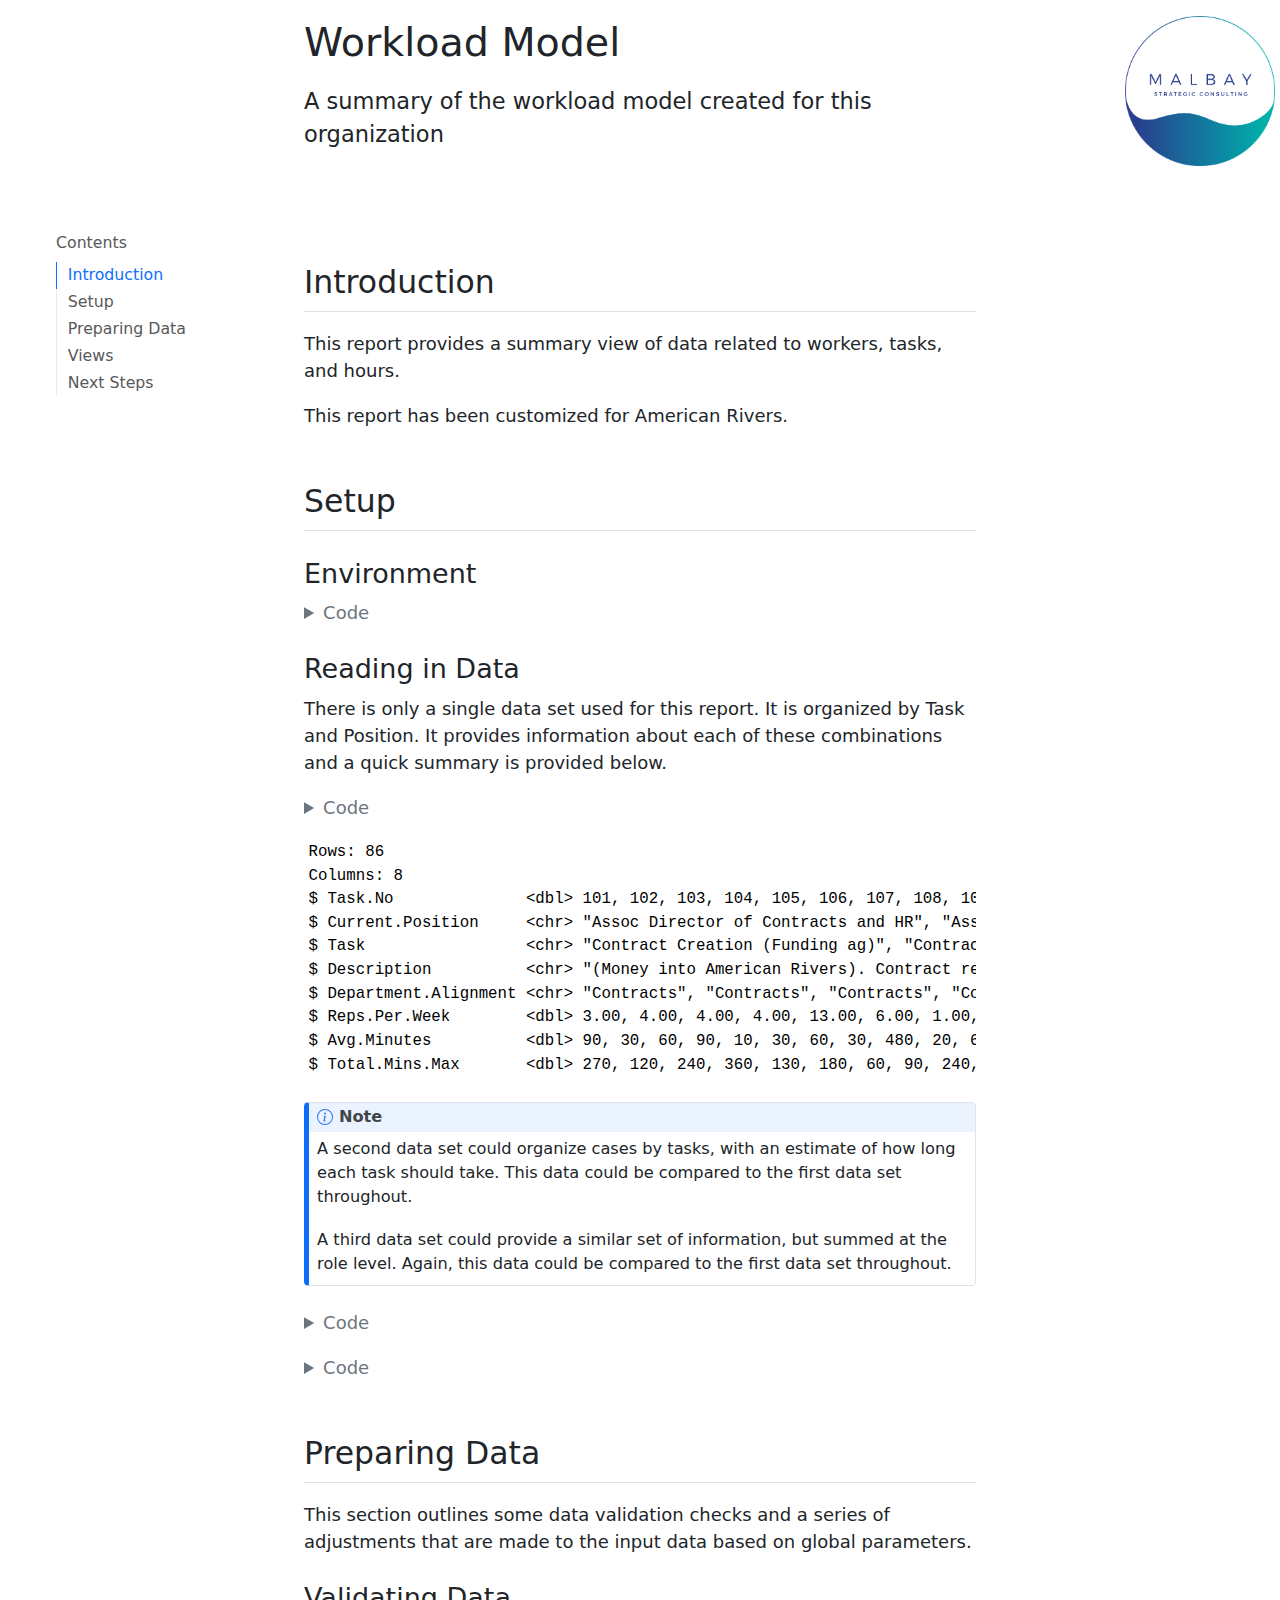
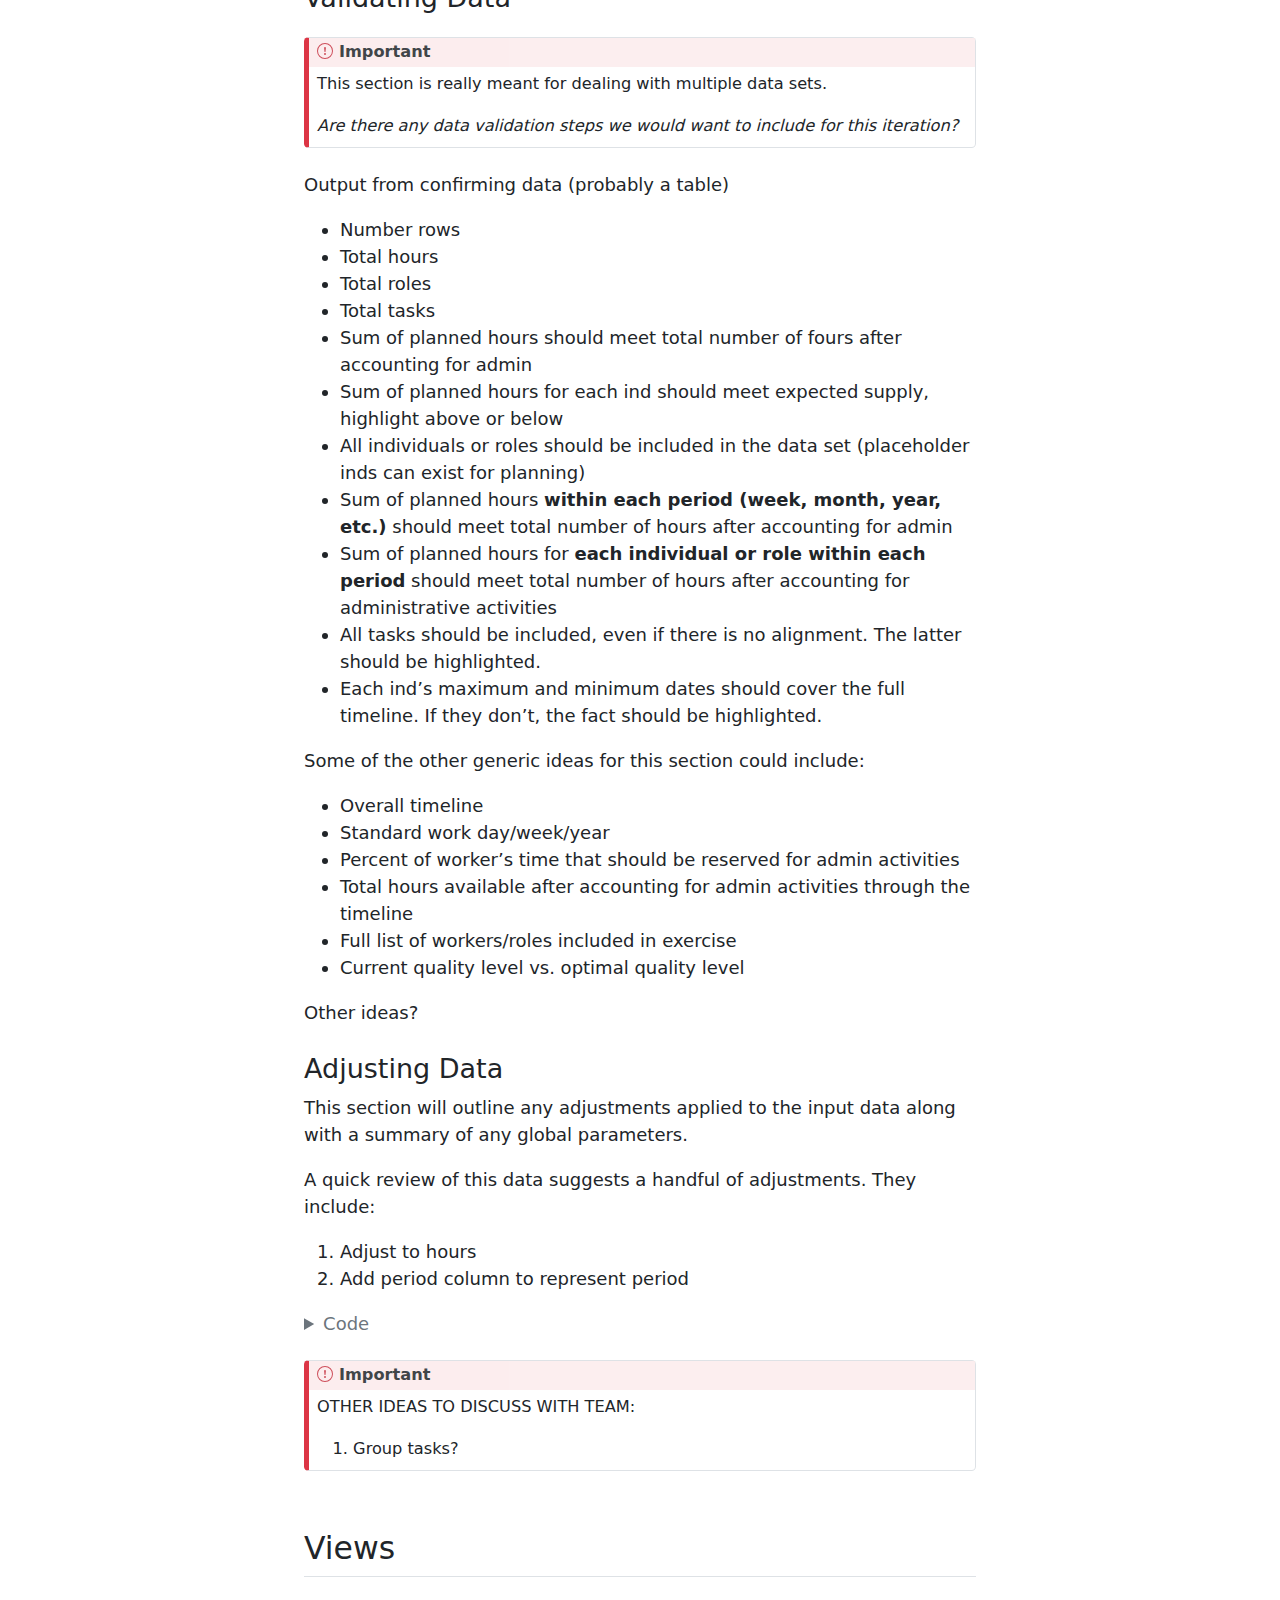
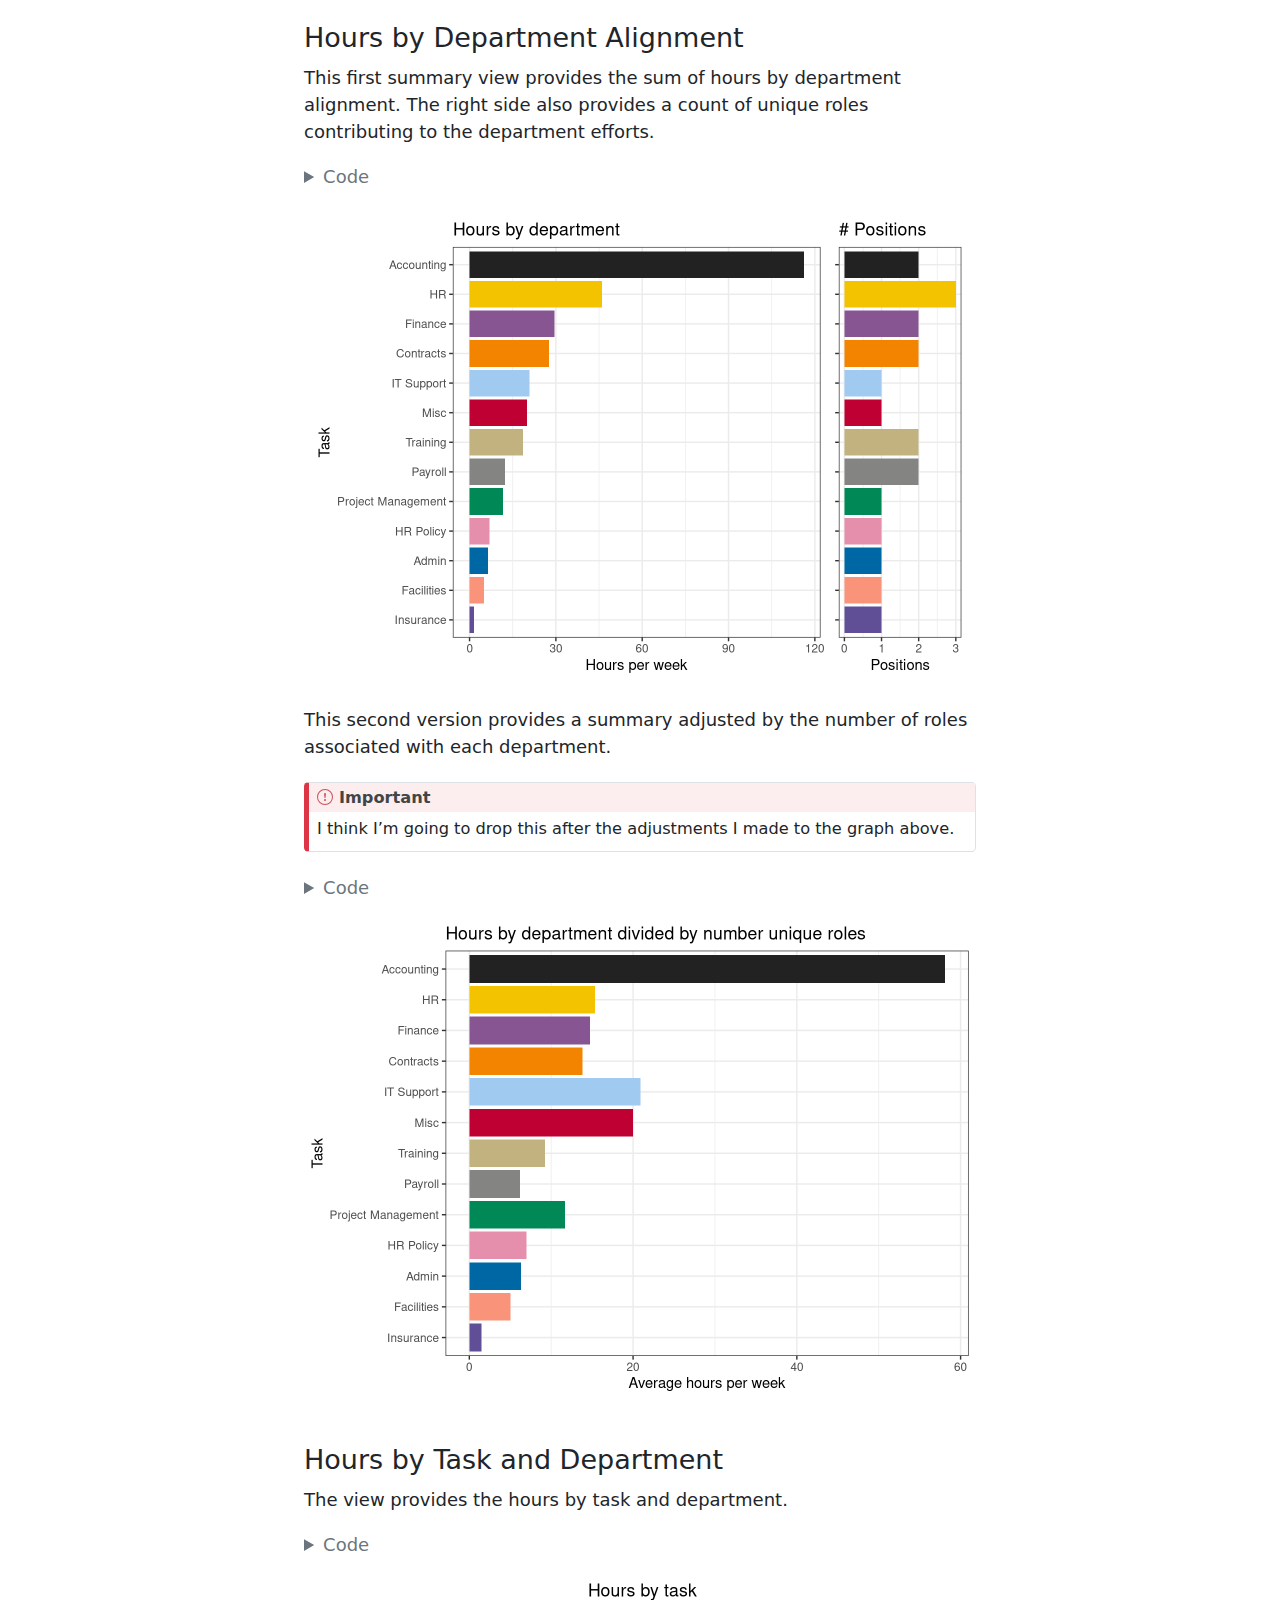
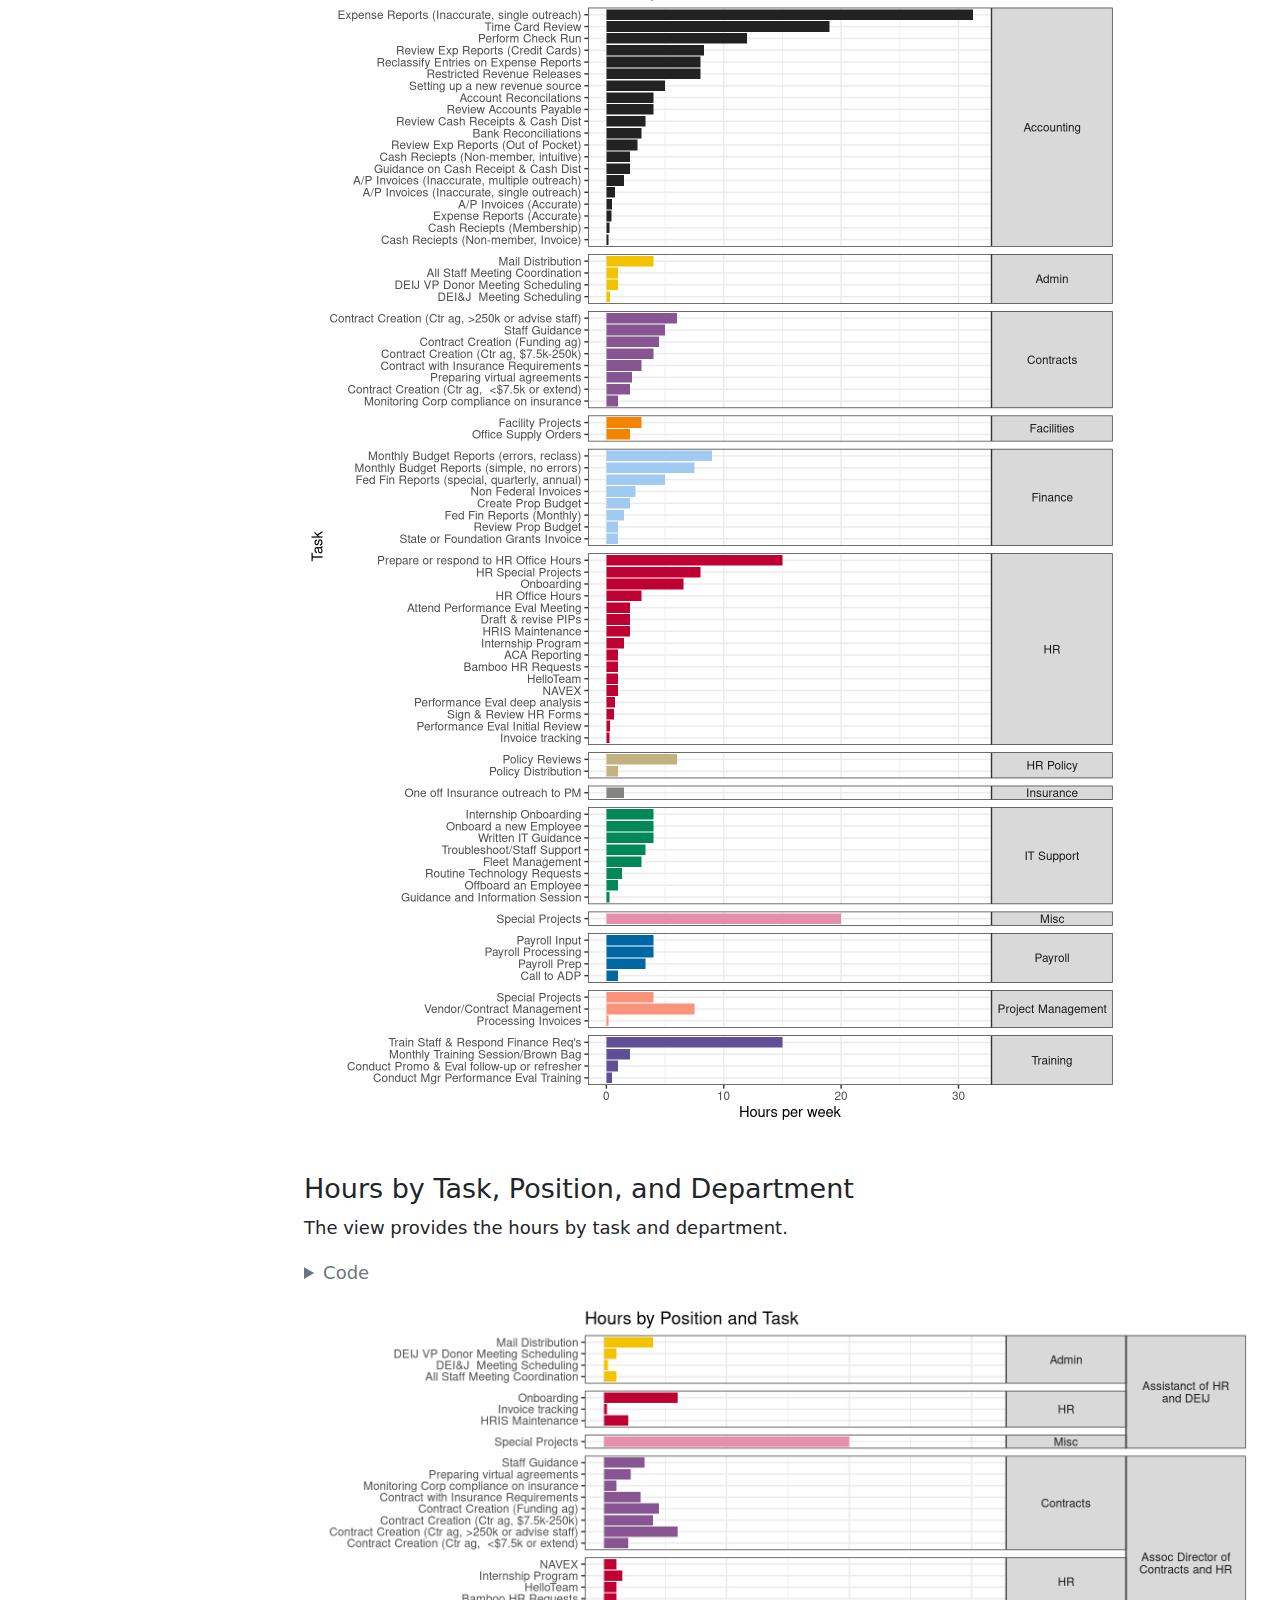
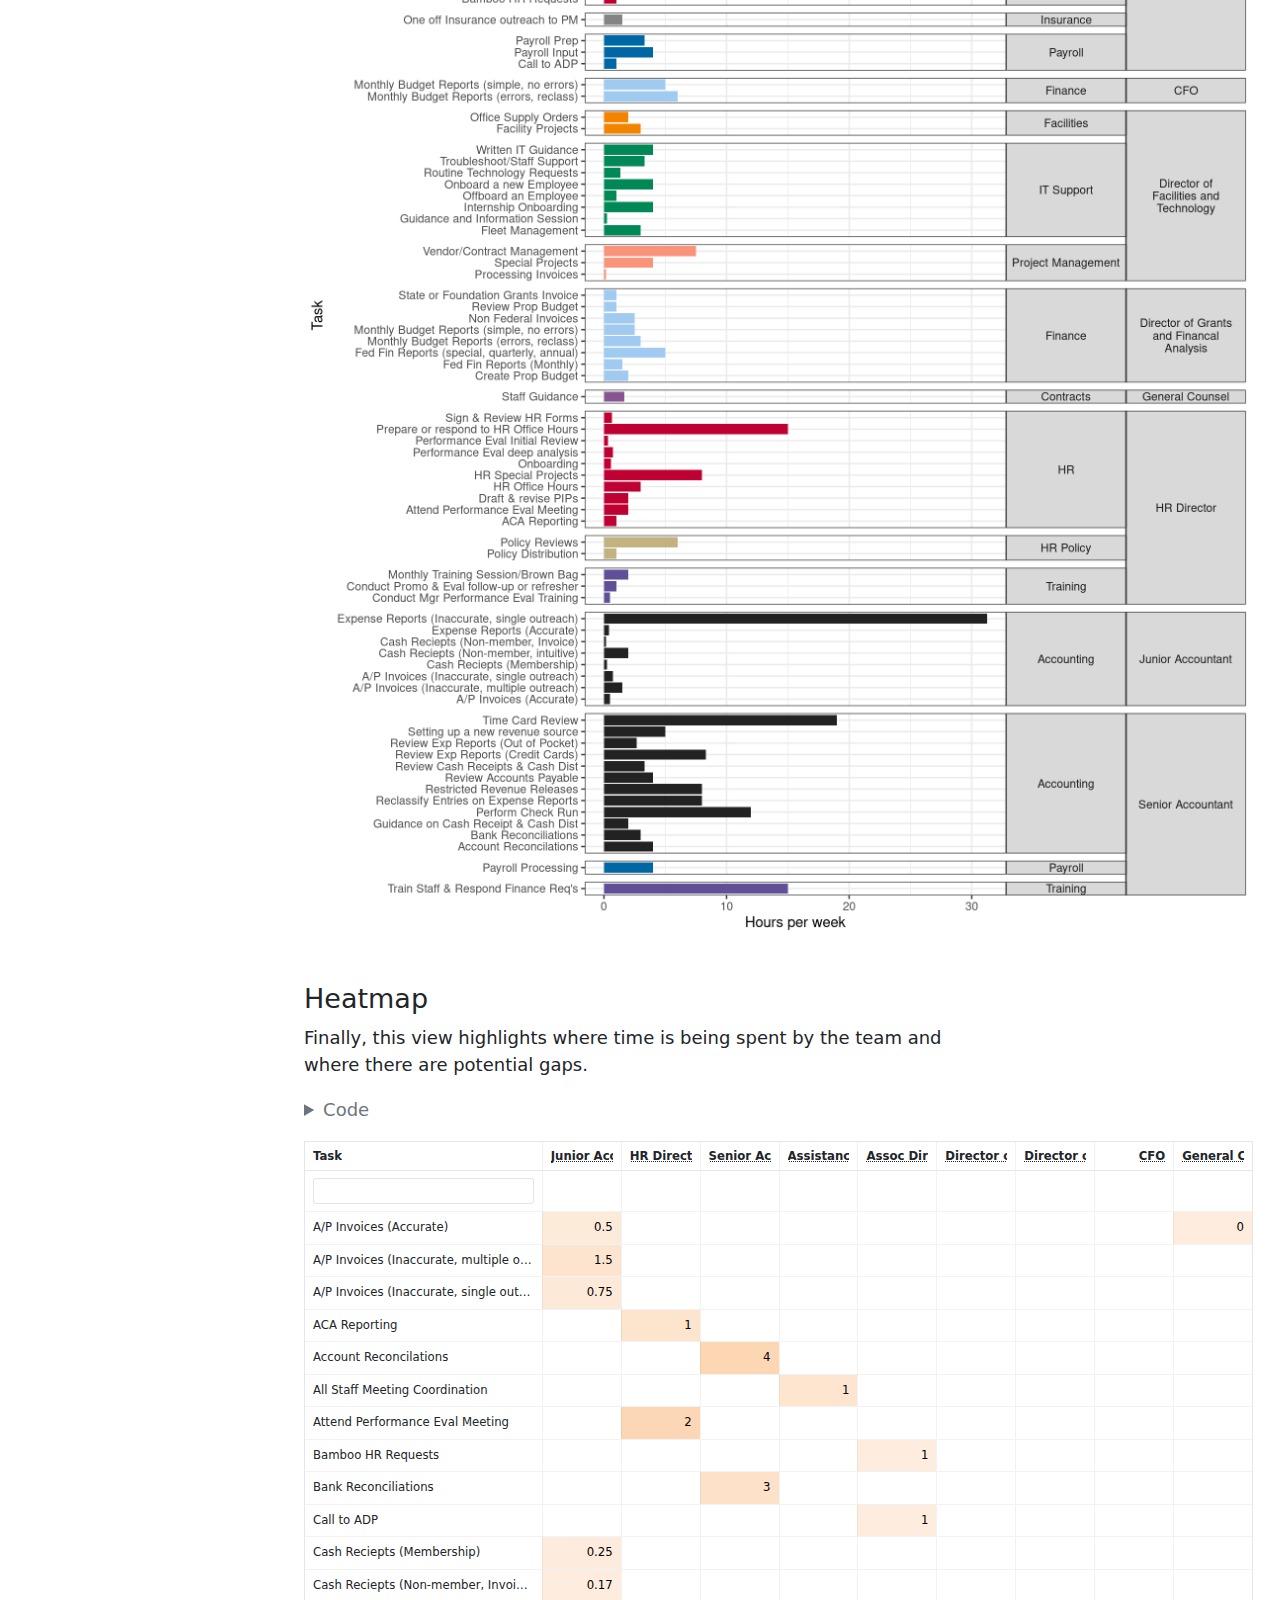
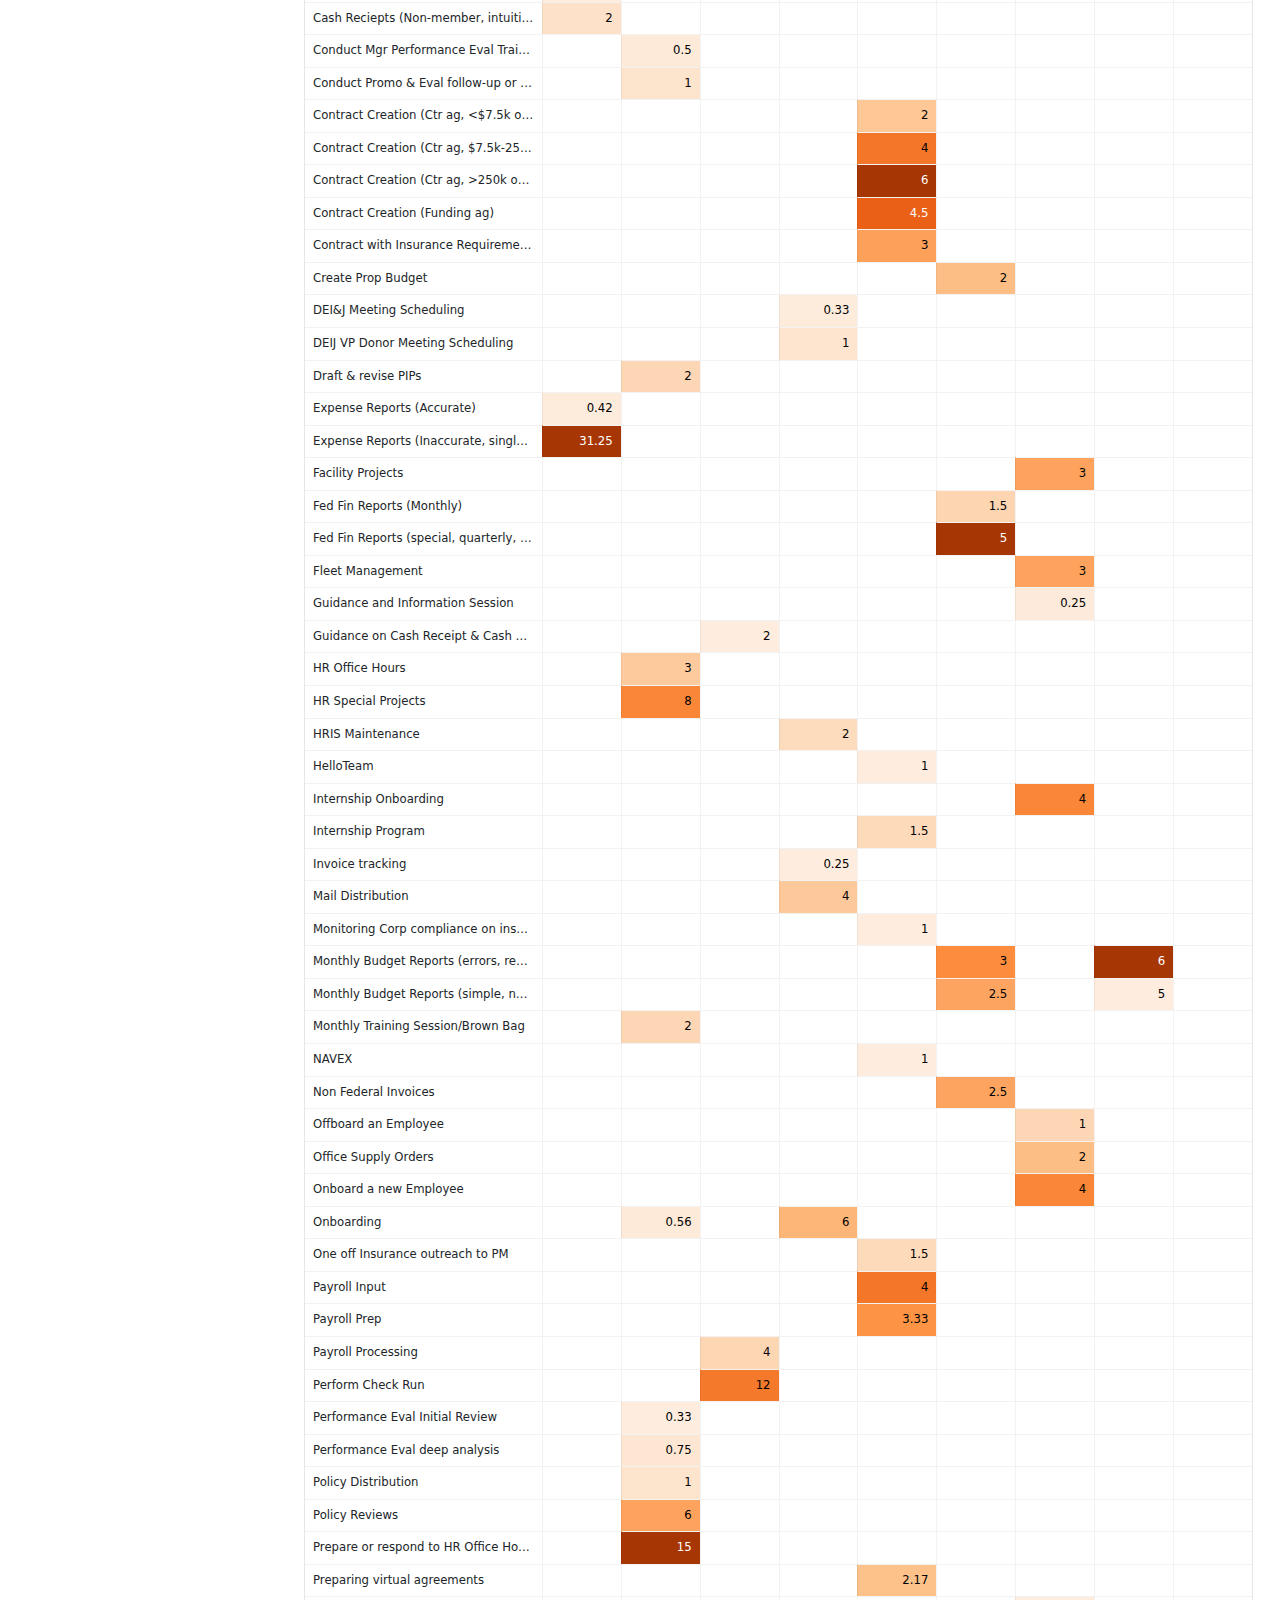
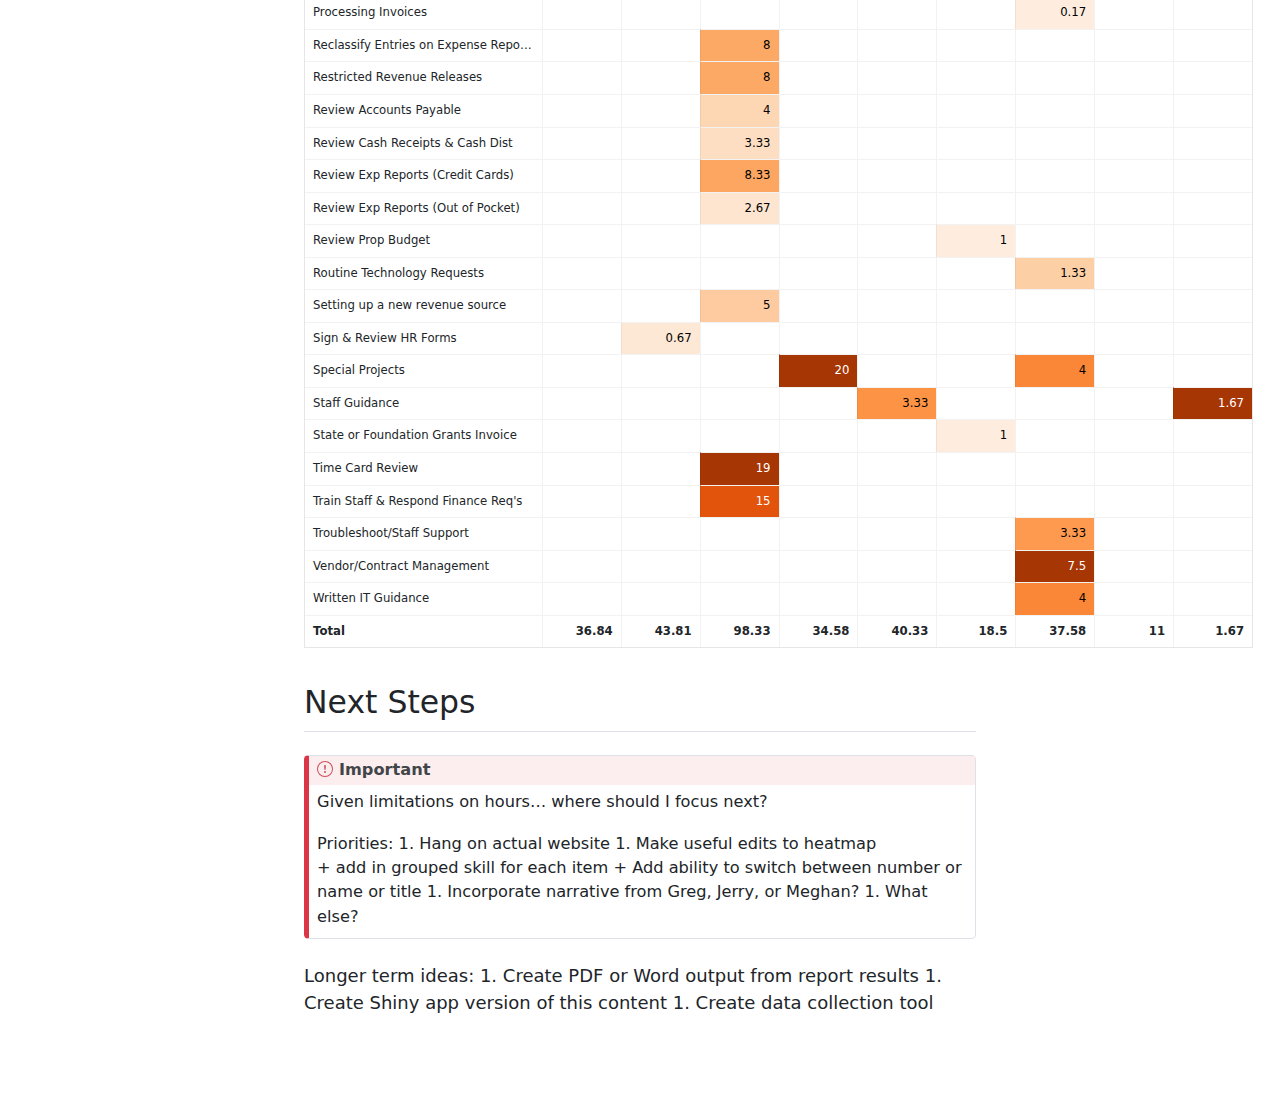
==== commit 52244cfb: "some final changes on webpage" ====
--- a/docs/index.html
+++ b/docs/index.html
@@ -180,17 +180,12 @@
   </ul></li>
   <li><a href="#views" id="toc-views" class="nav-link" data-scroll-target="#views">Views</a>
   <ul class="collapse">
-  <li><a href="#hours-by-work-item" id="toc-hours-by-work-item" class="nav-link" data-scroll-target="#hours-by-work-item">Hours by work item</a></li>
-  <li><a href="#hours-by-individual-and-work-item" id="toc-hours-by-individual-and-work-item" class="nav-link" data-scroll-target="#hours-by-individual-and-work-item">Hours by individual and work item</a></li>
-  <li><a href="#gantt-chart" id="toc-gantt-chart" class="nav-link" data-scroll-target="#gantt-chart">Gantt Chart</a></li>
+  <li><a href="#hours-by-department-alignment" id="toc-hours-by-department-alignment" class="nav-link" data-scroll-target="#hours-by-department-alignment">Hours by Department Alignment</a></li>
+  <li><a href="#hours-by-task-and-department" id="toc-hours-by-task-and-department" class="nav-link" data-scroll-target="#hours-by-task-and-department">Hours by Task and Department</a></li>
+  <li><a href="#hours-by-task-position-and-department" id="toc-hours-by-task-position-and-department" class="nav-link" data-scroll-target="#hours-by-task-position-and-department">Hours by Task, Position, and Department</a></li>
   <li><a href="#heatmap" id="toc-heatmap" class="nav-link" data-scroll-target="#heatmap">Heatmap</a></li>
   </ul></li>
-  <li><a href="#other-ideas" id="toc-other-ideas" class="nav-link" data-scroll-target="#other-ideas">Other ideas</a></li>
-  <li><a href="#questions-that-need-to-be-answered-in-report" id="toc-questions-that-need-to-be-answered-in-report" class="nav-link" data-scroll-target="#questions-that-need-to-be-answered-in-report">Questions that need to be answered in report</a></li>
-  <li><a href="#notes-from-discussion-on-4212023" id="toc-notes-from-discussion-on-4212023" class="nav-link" data-scroll-target="#notes-from-discussion-on-4212023">Notes from discussion on 4/21/2023</a>
-  <ul class="collapse">
   <li><a href="#next-steps" id="toc-next-steps" class="nav-link" data-scroll-target="#next-steps">Next Steps</a></li>
-  </ul></li>
   </ul>
 </nav>
 </nav>
@@ -206,6 +201,7 @@
 <section id="introduction" class="level2">
 <h2 class="anchored" data-anchor-id="introduction">Introduction</h2>
 <p>This report provides a summary view of data related to workers, tasks, and hours.</p>
+<p>This report has been customized for American Rivers.</p>
 </section>
 <section id="setup" class="level2">
 <h2 class="anchored" data-anchor-id="setup">Setup</h2>
@@ -221,76 +217,106 @@
 <span id="cb1-5"><a href="#cb1-5" aria-hidden="true" tabindex="-1"></a><span class="fu">library</span>(reactable)</span>
 <span id="cb1-6"><a href="#cb1-6" aria-hidden="true" tabindex="-1"></a><span class="fu">library</span>(reactablefmtr)</span>
 <span id="cb1-7"><a href="#cb1-7" aria-hidden="true" tabindex="-1"></a><span class="fu">library</span>(tippy)</span>
-<span id="cb1-8"><a href="#cb1-8" aria-hidden="true" tabindex="-1"></a></span>
-<span id="cb1-9"><a href="#cb1-9" aria-hidden="true" tabindex="-1"></a>cfg <span class="ot">&lt;-</span> config<span class="sc">::</span><span class="fu">get</span>()</span>
+<span id="cb1-8"><a href="#cb1-8" aria-hidden="true" tabindex="-1"></a><span class="fu">library</span>(ggh4x)</span>
+<span id="cb1-9"><a href="#cb1-9" aria-hidden="true" tabindex="-1"></a><span class="fu">library</span>(patchwork)</span>
 <span id="cb1-10"><a href="#cb1-10" aria-hidden="true" tabindex="-1"></a></span>
-<span id="cb1-11"><a href="#cb1-11" aria-hidden="true" tabindex="-1"></a>ggplot2<span class="sc">::</span><span class="fu">theme_set</span>(<span class="fu">theme_bw</span>())</span>
-<span id="cb1-12"><a href="#cb1-12" aria-hidden="true" tabindex="-1"></a></span>
-<span id="cb1-13"><a href="#cb1-13" aria-hidden="true" tabindex="-1"></a>mbcol <span class="ot">&lt;-</span> <span class="st">"#1D5F97"</span></span>
-<span id="cb1-14"><a href="#cb1-14" aria-hidden="true" tabindex="-1"></a></span>
-<span id="cb1-15"><a href="#cb1-15" aria-hidden="true" tabindex="-1"></a><span class="co"># </span><span class="al">TODO</span></span>
-<span id="cb1-16"><a href="#cb1-16" aria-hidden="true" tabindex="-1"></a><span class="co"># - add color pallette that aligns to malbay</span></span>
-<span id="cb1-17"><a href="#cb1-17" aria-hidden="true" tabindex="-1"></a><span class="co"># - add a label to work items graph to show what each mark means</span></span>
-<span id="cb1-18"><a href="#cb1-18" aria-hidden="true" tabindex="-1"></a><span class="co"># - figure out why rendering looks a little blurry</span></span>
-<span id="cb1-19"><a href="#cb1-19" aria-hidden="true" tabindex="-1"></a><span class="co"># - 90 degree angle of header row on heatmap or some other solution</span></span>
-<span id="cb1-20"><a href="#cb1-20" aria-hidden="true" tabindex="-1"></a><span class="co"># - Improve heatmap by</span></span>
-<span id="cb1-21"><a href="#cb1-21" aria-hidden="true" tabindex="-1"></a>    <span class="co"># - making text smaller?</span></span>
-<span id="cb1-22"><a href="#cb1-22" aria-hidden="true" tabindex="-1"></a>    <span class="co"># - Add tool tips with totals for columns and rows?</span></span>
-<span id="cb1-23"><a href="#cb1-23" aria-hidden="true" tabindex="-1"></a>    <span class="co"># - </span></span>
-<span id="cb1-24"><a href="#cb1-24" aria-hidden="true" tabindex="-1"></a><span class="co"># - After I get feedback on each view, start adding in data validation checks</span></span>
-<span id="cb1-25"><a href="#cb1-25" aria-hidden="true" tabindex="-1"></a><span class="co"># Can I adjust the scroll to scroll and not jump</span></span>
-<span id="cb1-26"><a href="#cb1-26" aria-hidden="true" tabindex="-1"></a></span>
-<span id="cb1-27"><a href="#cb1-27" aria-hidden="true" tabindex="-1"></a></span>
-<span id="cb1-28"><a href="#cb1-28" aria-hidden="true" tabindex="-1"></a></span>
-<span id="cb1-29"><a href="#cb1-29" aria-hidden="true" tabindex="-1"></a></span>
-<span id="cb1-30"><a href="#cb1-30" aria-hidden="true" tabindex="-1"></a><span class="co"># Random info: if prompted for gf pat, use credentials::set_github_pat()</span></span></code><button title="Copy to Clipboard" class="code-copy-button"><i class="bi"></i></button></pre></div>
+<span id="cb1-11"><a href="#cb1-11" aria-hidden="true" tabindex="-1"></a></span>
+<span id="cb1-12"><a href="#cb1-12" aria-hidden="true" tabindex="-1"></a>cfg <span class="ot">&lt;-</span> config<span class="sc">::</span><span class="fu">get</span>()</span>
+<span id="cb1-13"><a href="#cb1-13" aria-hidden="true" tabindex="-1"></a></span>
+<span id="cb1-14"><a href="#cb1-14" aria-hidden="true" tabindex="-1"></a>ggplot2<span class="sc">::</span><span class="fu">theme_set</span>(<span class="fu">theme_bw</span>())</span>
+<span id="cb1-15"><a href="#cb1-15" aria-hidden="true" tabindex="-1"></a></span>
+<span id="cb1-16"><a href="#cb1-16" aria-hidden="true" tabindex="-1"></a>mbcol <span class="ot">&lt;-</span> <span class="st">"#1D5F97"</span></span>
+<span id="cb1-17"><a href="#cb1-17" aria-hidden="true" tabindex="-1"></a>my_pallette <span class="ot">&lt;-</span> pals<span class="sc">::</span><span class="fu">kelly</span>()[<span class="sc">-</span><span class="dv">1</span>]</span>
+<span id="cb1-18"><a href="#cb1-18" aria-hidden="true" tabindex="-1"></a></span>
+<span id="cb1-19"><a href="#cb1-19" aria-hidden="true" tabindex="-1"></a><span class="co"># </span><span class="al">TODO</span></span>
+<span id="cb1-20"><a href="#cb1-20" aria-hidden="true" tabindex="-1"></a><span class="co"># - add color pallette that aligns to malbay</span></span>
+<span id="cb1-21"><a href="#cb1-21" aria-hidden="true" tabindex="-1"></a><span class="co"># - add a label to work items graph to show what each mark means</span></span>
+<span id="cb1-22"><a href="#cb1-22" aria-hidden="true" tabindex="-1"></a><span class="co"># - figure out why rendering looks a little blurry</span></span>
+<span id="cb1-23"><a href="#cb1-23" aria-hidden="true" tabindex="-1"></a><span class="co"># - 90 degree angle of header row on heatmap or some other solution</span></span>
+<span id="cb1-24"><a href="#cb1-24" aria-hidden="true" tabindex="-1"></a><span class="co"># - Improve heatmap by</span></span>
+<span id="cb1-25"><a href="#cb1-25" aria-hidden="true" tabindex="-1"></a>    <span class="co"># - making text smaller?</span></span>
+<span id="cb1-26"><a href="#cb1-26" aria-hidden="true" tabindex="-1"></a>    <span class="co"># - Add tool tips with totals for columns and rows?</span></span>
+<span id="cb1-27"><a href="#cb1-27" aria-hidden="true" tabindex="-1"></a>    <span class="co"># - </span></span>
+<span id="cb1-28"><a href="#cb1-28" aria-hidden="true" tabindex="-1"></a><span class="co"># - After I get feedback on each view, start adding in data validation checks</span></span>
+<span id="cb1-29"><a href="#cb1-29" aria-hidden="true" tabindex="-1"></a><span class="co"># Can I adjust the scroll to scroll and not jump</span></span>
+<span id="cb1-30"><a href="#cb1-30" aria-hidden="true" tabindex="-1"></a></span>
+<span id="cb1-31"><a href="#cb1-31" aria-hidden="true" tabindex="-1"></a></span>
+<span id="cb1-32"><a href="#cb1-32" aria-hidden="true" tabindex="-1"></a></span>
+<span id="cb1-33"><a href="#cb1-33" aria-hidden="true" tabindex="-1"></a></span>
+<span id="cb1-34"><a href="#cb1-34" aria-hidden="true" tabindex="-1"></a><span class="co"># Random info: if prompted for gf pat, use the following two commands, I think</span></span>
+<span id="cb1-35"><a href="#cb1-35" aria-hidden="true" tabindex="-1"></a><span class="co"># gitcreds::gitcreds_set() # try just this... does it still ask?</span></span>
+<span id="cb1-36"><a href="#cb1-36" aria-hidden="true" tabindex="-1"></a><span class="co"># credentials::set_github_pat()</span></span></code><button title="Copy to Clipboard" class="code-copy-button"><i class="bi"></i></button></pre></div>
 </details>
 </div>
 </section>
 <section id="reading-in-data" class="level3">
 <h3 class="anchored" data-anchor-id="reading-in-data">Reading in Data</h3>
-<p>The first data set is organized by item and role. It includes information about each of these combinations and a quick summary is provided below.</p>
+<p>There is only a single data set used for this report. It is organized by Task and Position. It provides information about each of these combinations and a quick summary is provided below.</p>
 <div class="cell">
 <details>
 <summary>Code</summary>
-<div class="sourceCode cell-code" id="cb2"><pre class="sourceCode r code-with-copy"><code class="sourceCode r"><span id="cb2-1"><a href="#cb2-1" aria-hidden="true" tabindex="-1"></a>main_dat <span class="ot">&lt;-</span> readr<span class="sc">::</span><span class="fu">read_csv</span>(<span class="fu">here</span>(cfg<span class="sc">$</span>datapath, cfg<span class="sc">$</span>main), </span>
-<span id="cb2-2"><a href="#cb2-2" aria-hidden="true" tabindex="-1"></a>                            <span class="at">show_col_types =</span> <span class="cn">FALSE</span>)</span>
+<div class="sourceCode cell-code" id="cb2"><pre class="sourceCode r code-with-copy"><code class="sourceCode r"><span id="cb2-1"><a href="#cb2-1" aria-hidden="true" tabindex="-1"></a>main_dat <span class="ot">&lt;-</span> readxl<span class="sc">::</span><span class="fu">read_xlsx</span>(<span class="fu">here</span>(cfg<span class="sc">$</span>datapath, cfg<span class="sc">$</span>client_main)) <span class="sc">%&gt;%</span> </span>
+<span id="cb2-2"><a href="#cb2-2" aria-hidden="true" tabindex="-1"></a>  <span class="fu">setNames</span>(<span class="fu">make.names</span>(<span class="fu">names</span>(.)))</span>
 <span id="cb2-3"><a href="#cb2-3" aria-hidden="true" tabindex="-1"></a></span>
 <span id="cb2-4"><a href="#cb2-4" aria-hidden="true" tabindex="-1"></a><span class="fu">glimpse</span>(main_dat)</span></code><button title="Copy to Clipboard" class="code-copy-button"><i class="bi"></i></button></pre></div>
 </details>
 <div class="cell-output cell-output-stdout">
-<pre><code>Rows: 70
-Columns: 6
-$ item      &lt;chr&gt; "tour theater", "review budget", "payroll", "supervise custo…
-$ exp_hours &lt;dbl&gt; 2, 2, 2, 20, 10, 10, 10, 2, 1, 1, 1, 2, 2, 1, 30, 1, 1, 1, 2…
-$ period    &lt;chr&gt; "week", "week", "week", "week", "week", "week", "week", "wee…
-$ role      &lt;chr&gt; "manager", "manager", "manager", "manager", "manager", "mana…
-$ start_dt  &lt;dbl&gt; 20230101, 20230101, 20230101, 20230101, 20230101, 20230901, …
-$ end_dt    &lt;dbl&gt; 20251231, 20251231, 20251231, 20251231, 20230831, 20240430, …</code></pre>
-</div>
-</div>
-<p>The second data set organizes cases by work items. It is meant to represent the full list of work items and the expected number of hours that will be required to complete each. This data will be compared to the first data set throughout. An example of the output is printed below.</p>
+<pre><code>Rows: 86
+Columns: 8
+$ Task.No              &lt;dbl&gt; 101, 102, 103, 104, 105, 106, 107, 108, 109, 110,…
+$ Current.Position     &lt;chr&gt; "Assoc Director of Contracts and HR", "Assoc Dire…
+$ Task                 &lt;chr&gt; "Contract Creation (Funding ag)", "Contract Creat…
+$ Description          &lt;chr&gt; "(Money into American Rivers). Contract request i…
+$ Department.Alignment &lt;chr&gt; "Contracts", "Contracts", "Contracts", "Contracts…
+$ Reps.Per.Week        &lt;dbl&gt; 3.00, 4.00, 4.00, 4.00, 13.00, 6.00, 1.00, 3.00, …
+$ Avg.Minutes          &lt;dbl&gt; 90, 30, 60, 90, 10, 30, 60, 30, 480, 20, 60, 20, …
+$ Total.Mins.Max       &lt;dbl&gt; 270, 120, 240, 360, 130, 180, 60, 90, 240, 200, 6…</code></pre>
+</div>
+</div>
+<div class="callout-note callout callout-style-default callout-captioned">
+<div class="callout-header d-flex align-content-center">
+<div class="callout-icon-container">
+<i class="callout-icon"></i>
+</div>
+<div class="callout-caption-container flex-fill">
+Note
+</div>
+</div>
+<div class="callout-body-container callout-body">
+<p>A second data set could organize cases by tasks, with an estimate of how long each task should take. This data could be compared to the first data set throughout.</p>
+<p>A third data set could provide a similar set of information, but summed at the role level. Again, this data could be compared to the first data set throughout.</p>
+</div>
+</div>
 <div class="cell">
 <details>
 <summary>Code</summary>
-<div class="sourceCode cell-code" id="cb4"><pre class="sourceCode r code-with-copy"><code class="sourceCode r"><span id="cb4-1"><a href="#cb4-1" aria-hidden="true" tabindex="-1"></a>workitems_dat <span class="ot">&lt;-</span> readr<span class="sc">::</span><span class="fu">read_csv</span>(<span class="fu">here</span>(cfg<span class="sc">$</span>datapath, cfg<span class="sc">$</span>workitems),</span>
-<span id="cb4-2"><a href="#cb4-2" aria-hidden="true" tabindex="-1"></a>                                 <span class="at">show_col_types =</span> <span class="cn">FALSE</span>)</span>
-<span id="cb4-3"><a href="#cb4-3" aria-hidden="true" tabindex="-1"></a></span>
-<span id="cb4-4"><a href="#cb4-4" aria-hidden="true" tabindex="-1"></a><span class="fu">glimpse</span>(workitems_dat)</span></code><button title="Copy to Clipboard" class="code-copy-button"><i class="bi"></i></button></pre></div>
-</details>
-<div class="cell-output cell-output-stdout">
-<pre><code>Rows: 21
-Columns: 3
-$ item           &lt;chr&gt; "backup customer trans", "backup projection", "build mo…
-$ hours_required &lt;dbl&gt; 4.0, 4.0, 1.5, 1.5, 54.0, 25.5, 6.0, 6.0, 2.0, 26.0, 2.…
-$ skill          &lt;chr&gt; "customer ops", "movie ops", "movie ops", "movie ops", …</code></pre>
-</div>
-</div>
-<p>Although not included, there is probably at least one more data set.</p>
-<ol type="1">
-<li>A list of workers and relevant information on each</li>
-</ol>
-<p>TODO: Create example list of workers</p>
+<div class="sourceCode cell-code" id="cb4"><pre class="sourceCode r code-with-copy"><code class="sourceCode r"><span id="cb4-1"><a href="#cb4-1" aria-hidden="true" tabindex="-1"></a><span class="co"># # workitems_dat &lt;- readr::read_csv(here(cfg$datapath, cfg$workitems),</span></span>
+<span id="cb4-2"><a href="#cb4-2" aria-hidden="true" tabindex="-1"></a><span class="co"># #                                  show_col_types = FALSE)</span></span>
+<span id="cb4-3"><a href="#cb4-3" aria-hidden="true" tabindex="-1"></a><span class="co"># </span></span>
+<span id="cb4-4"><a href="#cb4-4" aria-hidden="true" tabindex="-1"></a><span class="co"># workitems_dat &lt;- main_dat %&gt;% </span></span>
+<span id="cb4-5"><a href="#cb4-5" aria-hidden="true" tabindex="-1"></a><span class="co">#   select(Task, Total.Mins.Max, Department.Alignment) %&gt;% </span></span>
+<span id="cb4-6"><a href="#cb4-6" aria-hidden="true" tabindex="-1"></a><span class="co">#   group_by(Task, Department.Alignment) %&gt;% </span></span>
+<span id="cb4-7"><a href="#cb4-7" aria-hidden="true" tabindex="-1"></a><span class="co">#   summarize(Mins.Required = sum(Total.Mins.Max),</span></span>
+<span id="cb4-8"><a href="#cb4-8" aria-hidden="true" tabindex="-1"></a><span class="co">#             instances = n())</span></span>
+<span id="cb4-9"><a href="#cb4-9" aria-hidden="true" tabindex="-1"></a><span class="co"># </span></span>
+<span id="cb4-10"><a href="#cb4-10" aria-hidden="true" tabindex="-1"></a><span class="co"># glimpse(workitems_dat)</span></span></code><button title="Copy to Clipboard" class="code-copy-button"><i class="bi"></i></button></pre></div>
+</details>
+</div>
+<div class="cell">
+<details>
+<summary>Code</summary>
+<div class="sourceCode cell-code" id="cb5"><pre class="sourceCode r code-with-copy"><code class="sourceCode r"><span id="cb5-1"><a href="#cb5-1" aria-hidden="true" tabindex="-1"></a><span class="co"># workitems_dat &lt;- readr::read_csv(here(cfg$datapath, cfg$workitems),</span></span>
+<span id="cb5-2"><a href="#cb5-2" aria-hidden="true" tabindex="-1"></a><span class="co">#                                  show_col_types = FALSE)</span></span>
+<span id="cb5-3"><a href="#cb5-3" aria-hidden="true" tabindex="-1"></a></span>
+<span id="cb5-4"><a href="#cb5-4" aria-hidden="true" tabindex="-1"></a><span class="co"># role_dat &lt;- main_dat %&gt;% </span></span>
+<span id="cb5-5"><a href="#cb5-5" aria-hidden="true" tabindex="-1"></a><span class="co">#   select(Current.Position, Total.Mins.Max) %&gt;% </span></span>
+<span id="cb5-6"><a href="#cb5-6" aria-hidden="true" tabindex="-1"></a><span class="co">#   group_by(Current.Position) %&gt;% </span></span>
+<span id="cb5-7"><a href="#cb5-7" aria-hidden="true" tabindex="-1"></a><span class="co">#   summarize(Total.Mins = sum(Total.Mins.Max),</span></span>
+<span id="cb5-8"><a href="#cb5-8" aria-hidden="true" tabindex="-1"></a><span class="co">#             Number.Tasks = n())</span></span>
+<span id="cb5-9"><a href="#cb5-9" aria-hidden="true" tabindex="-1"></a><span class="co"># </span></span>
+<span id="cb5-10"><a href="#cb5-10" aria-hidden="true" tabindex="-1"></a><span class="co"># glimpse(role_dat)</span></span></code><button title="Copy to Clipboard" class="code-copy-button"><i class="bi"></i></button></pre></div>
+</details>
+</div>
 </section>
 </section>
 <section id="preparing-data" class="level2">
@@ -298,7 +324,20 @@
 <p>This section outlines some data validation checks and a series of adjustments that are made to the input data based on global parameters.</p>
 <section id="validating-data" class="level3">
 <h3 class="anchored" data-anchor-id="validating-data">Validating Data</h3>
-<p>TODO: Work on this section as we confirm what the inputs will look like.</p>
+<div class="callout-important callout callout-style-default callout-captioned">
+<div class="callout-header d-flex align-content-center">
+<div class="callout-icon-container">
+<i class="callout-icon"></i>
+</div>
+<div class="callout-caption-container flex-fill">
+Important
+</div>
+</div>
+<div class="callout-body-container callout-body">
+<p>This section is really meant for dealing with multiple data sets.</p>
+<p><em>Are there any data validation steps we would want to include for this iteration?</em></p>
+</div>
+</div>
 <p>Output from confirming data (probably a table)</p>
 <ul>
 <li>Number rows</li>
@@ -313,12 +352,7 @@
 <li>All tasks should be included, even if there is no alignment. The latter should be highlighted.</li>
 <li>Each ind’s maximum and minimum dates should cover the full timeline. If they don’t, the fact should be highlighted.</li>
 </ul>
-<p>Other ideas?</p>
-</section>
-<section id="adjusting-data" class="level3">
-<h3 class="anchored" data-anchor-id="adjusting-data">Adjusting Data</h3>
-<p>This section will outline any adjustments applied to the input data along with a summary of any global parameters.</p>
-<p>Some of the potential ideas for this section includes:</p>
+<p>Some of the other generic ideas for this section could include:</p>
 <ul>
 <li>Overall timeline</li>
 <li>Standard work day/week/year</li>
@@ -327,127 +361,226 @@
 <li>Full list of workers/roles included in exercise</li>
 <li>Current quality level vs.&nbsp;optimal quality level</li>
 </ul>
-<p>TODO: Provide example of an adjustable parameter based on discussion with team</p>
+<p>Other ideas?</p>
+</section>
+<section id="adjusting-data" class="level3">
+<h3 class="anchored" data-anchor-id="adjusting-data">Adjusting Data</h3>
+<p>This section will outline any adjustments applied to the input data along with a summary of any global parameters.</p>
+<p>A quick review of this data suggests a handful of adjustments. They include:</p>
+<ol type="1">
+<li>Adjust to hours</li>
+<li>Add period column to represent period</li>
+</ol>
+<div class="cell">
+<details>
+<summary>Code</summary>
+<div class="sourceCode cell-code" id="cb6"><pre class="sourceCode r code-with-copy"><code class="sourceCode r"><span id="cb6-1"><a href="#cb6-1" aria-hidden="true" tabindex="-1"></a>main_dat <span class="ot">&lt;-</span>   main_dat <span class="sc">%&gt;%</span> </span>
+<span id="cb6-2"><a href="#cb6-2" aria-hidden="true" tabindex="-1"></a>  <span class="fu">mutate</span>(<span class="at">Total.Hours =</span> <span class="fu">round</span>(Total.Mins.Max <span class="sc">/</span> <span class="dv">60</span>, <span class="dv">2</span>),</span>
+<span id="cb6-3"><a href="#cb6-3" aria-hidden="true" tabindex="-1"></a>         <span class="at">period =</span> <span class="st">"week"</span>)</span>
+<span id="cb6-4"><a href="#cb6-4" aria-hidden="true" tabindex="-1"></a></span>
+<span id="cb6-5"><a href="#cb6-5" aria-hidden="true" tabindex="-1"></a></span>
+<span id="cb6-6"><a href="#cb6-6" aria-hidden="true" tabindex="-1"></a><span class="co"># Do I need this?</span></span>
+<span id="cb6-7"><a href="#cb6-7" aria-hidden="true" tabindex="-1"></a><span class="co"># workitems_dat &lt;- main_dat %&gt;% </span></span>
+<span id="cb6-8"><a href="#cb6-8" aria-hidden="true" tabindex="-1"></a><span class="co">#   select(Task, Total.Hours, Department.Alignment) %&gt;% </span></span>
+<span id="cb6-9"><a href="#cb6-9" aria-hidden="true" tabindex="-1"></a><span class="co">#   group_by(Task, Department.Alignment) %&gt;% </span></span>
+<span id="cb6-10"><a href="#cb6-10" aria-hidden="true" tabindex="-1"></a><span class="co">#   summarize(Hours.Required = sum(Total.Hours),</span></span>
+<span id="cb6-11"><a href="#cb6-11" aria-hidden="true" tabindex="-1"></a><span class="co">#             Number.Tasks = n(),</span></span>
+<span id="cb6-12"><a href="#cb6-12" aria-hidden="true" tabindex="-1"></a><span class="co">#             .groups = "drop")</span></span>
+<span id="cb6-13"><a href="#cb6-13" aria-hidden="true" tabindex="-1"></a><span class="co"># role_dat &lt;- main_dat %&gt;% </span></span>
+<span id="cb6-14"><a href="#cb6-14" aria-hidden="true" tabindex="-1"></a><span class="co">#   select(Current.Position, Total.Hours) %&gt;% </span></span>
+<span id="cb6-15"><a href="#cb6-15" aria-hidden="true" tabindex="-1"></a><span class="co">#   group_by(Current.Position) %&gt;% </span></span>
+<span id="cb6-16"><a href="#cb6-16" aria-hidden="true" tabindex="-1"></a><span class="co">#   summarize(Total.Hours = sum(Total.Hours),</span></span>
+<span id="cb6-17"><a href="#cb6-17" aria-hidden="true" tabindex="-1"></a><span class="co">#             Number.Tasks = n(), .groups = "drop")</span></span></code><button title="Copy to Clipboard" class="code-copy-button"><i class="bi"></i></button></pre></div>
+</details>
+</div>
+<div class="callout-important callout callout-style-default callout-captioned">
+<div class="callout-header d-flex align-content-center">
+<div class="callout-icon-container">
+<i class="callout-icon"></i>
+</div>
+<div class="callout-caption-container flex-fill">
+Important
+</div>
+</div>
+<div class="callout-body-container callout-body">
+<p>OTHER IDEAS TO DISCUSS WITH TEAM:</p>
+<ol type="1">
+<li>Group tasks?</li>
+</ol>
+</div>
+</div>
 </section>
 </section>
 <section id="views" class="level2 page-columns page-full">
 <h2 class="anchored" data-anchor-id="views">Views</h2>
-<section id="hours-by-work-item" class="level3">
-<h3 class="anchored" data-anchor-id="hours-by-work-item">Hours by work item</h3>
-<p>The first view provides the hours by work item.</p>
+<section id="hours-by-department-alignment" class="level3">
+<h3 class="anchored" data-anchor-id="hours-by-department-alignment">Hours by Department Alignment</h3>
+<p>This first summary view provides the sum of hours by department alignment. The right side also provides a count of unique roles contributing to the department efforts.</p>
 <div class="cell">
 <details>
 <summary>Code</summary>
-<div class="sourceCode cell-code" id="cb6"><pre class="sourceCode r code-with-copy"><code class="sourceCode r"><span id="cb6-1"><a href="#cb6-1" aria-hidden="true" tabindex="-1"></a><span class="co"># prepare data</span></span>
-<span id="cb6-2"><a href="#cb6-2" aria-hidden="true" tabindex="-1"></a>hours_by_item <span class="ot">&lt;-</span> main_dat <span class="sc">%&gt;%</span> </span>
-<span id="cb6-3"><a href="#cb6-3" aria-hidden="true" tabindex="-1"></a>  <span class="fu">group_by</span>(item) <span class="sc">%&gt;%</span> </span>
-<span id="cb6-4"><a href="#cb6-4" aria-hidden="true" tabindex="-1"></a>  <span class="fu">summarize</span>(<span class="at">hours =</span> <span class="fu">sum</span>(exp_hours)) <span class="sc">%&gt;%</span> </span>
-<span id="cb6-5"><a href="#cb6-5" aria-hidden="true" tabindex="-1"></a>  <span class="fu">full_join</span>(workitems_dat, <span class="at">by =</span> <span class="fu">join_by</span>(item)) <span class="sc">%&gt;%</span> </span>
-<span id="cb6-6"><a href="#cb6-6" aria-hidden="true" tabindex="-1"></a>  <span class="fu">mutate</span>(<span class="at">item =</span> forcats<span class="sc">::</span><span class="fu">fct_infreq</span>(item, <span class="at">w =</span> hours_required)) <span class="sc">%&gt;%</span> </span>
-<span id="cb6-7"><a href="#cb6-7" aria-hidden="true" tabindex="-1"></a>  tidyr<span class="sc">::</span><span class="fu">replace_na</span>(<span class="fu">list</span>(<span class="at">hours =</span> <span class="dv">0</span>))</span>
-<span id="cb6-8"><a href="#cb6-8" aria-hidden="true" tabindex="-1"></a></span>
-<span id="cb6-9"><a href="#cb6-9" aria-hidden="true" tabindex="-1"></a>xlab <span class="ot">&lt;-</span> <span class="fu">unique</span>(main_dat<span class="sc">$</span>period)</span>
-<span id="cb6-10"><a href="#cb6-10" aria-hidden="true" tabindex="-1"></a><span class="fu">stopifnot</span>(<span class="st">"period must be on the same time frame"</span> <span class="ot">=</span> <span class="fu">length</span>(xlab) <span class="sc">==</span> <span class="dv">1</span>)</span>
-<span id="cb6-11"><a href="#cb6-11" aria-hidden="true" tabindex="-1"></a>  </span>
-<span id="cb6-12"><a href="#cb6-12" aria-hidden="true" tabindex="-1"></a>  </span>
-<span id="cb6-13"><a href="#cb6-13" aria-hidden="true" tabindex="-1"></a><span class="co"># # Create graph</span></span>
-<span id="cb6-14"><a href="#cb6-14" aria-hidden="true" tabindex="-1"></a><span class="co"># hours_by_item %&gt;% </span></span>
-<span id="cb6-15"><a href="#cb6-15" aria-hidden="true" tabindex="-1"></a><span class="co">#   ggplot(aes(y = forcats::fct_rev(item))) +</span></span>
-<span id="cb6-16"><a href="#cb6-16" aria-hidden="true" tabindex="-1"></a><span class="co">#   geom_col(aes(x = hours),</span></span>
-<span id="cb6-17"><a href="#cb6-17" aria-hidden="true" tabindex="-1"></a><span class="co">#            fill = mbcol) +</span></span>
-<span id="cb6-18"><a href="#cb6-18" aria-hidden="true" tabindex="-1"></a><span class="co">#   geom_point(aes(x = hours_required)) +</span></span>
-<span id="cb6-19"><a href="#cb6-19" aria-hidden="true" tabindex="-1"></a><span class="co">#   labs(title = "Hours by work item",</span></span>
-<span id="cb6-20"><a href="#cb6-20" aria-hidden="true" tabindex="-1"></a><span class="co">#        y = "Work item", </span></span>
-<span id="cb6-21"><a href="#cb6-21" aria-hidden="true" tabindex="-1"></a><span class="co">#        x = paste0("Hours per ", xlab))</span></span>
-<span id="cb6-22"><a href="#cb6-22" aria-hidden="true" tabindex="-1"></a></span>
-<span id="cb6-23"><a href="#cb6-23" aria-hidden="true" tabindex="-1"></a>part1 <span class="ot">&lt;-</span> hours_by_item <span class="sc">%&gt;%</span> </span>
-<span id="cb6-24"><a href="#cb6-24" aria-hidden="true" tabindex="-1"></a>  <span class="fu">mutate</span>(<span class="at">over_under_pct =</span> hours <span class="sc">/</span> hours_required<span class="dv">-1</span>) <span class="sc">%&gt;%</span> </span>
-<span id="cb6-25"><a href="#cb6-25" aria-hidden="true" tabindex="-1"></a>  <span class="fu">select</span>(item, hours, skill) <span class="sc">%&gt;%</span> </span>
-<span id="cb6-26"><a href="#cb6-26" aria-hidden="true" tabindex="-1"></a>  <span class="fu">ggplot</span>(<span class="fu">aes</span>(<span class="at">y =</span> forcats<span class="sc">::</span><span class="fu">fct_rev</span>(item))) <span class="sc">+</span></span>
-<span id="cb6-27"><a href="#cb6-27" aria-hidden="true" tabindex="-1"></a>  <span class="fu">geom_col</span>(<span class="fu">aes</span>(<span class="at">x =</span> hours, <span class="at">fill =</span> skill)) <span class="sc">+</span></span>
-<span id="cb6-28"><a href="#cb6-28" aria-hidden="true" tabindex="-1"></a>  <span class="fu">labs</span>(<span class="at">title =</span> <span class="st">"Hours by work item"</span>,</span>
-<span id="cb6-29"><a href="#cb6-29" aria-hidden="true" tabindex="-1"></a>     <span class="at">y =</span> <span class="st">"Work item"</span>, </span>
-<span id="cb6-30"><a href="#cb6-30" aria-hidden="true" tabindex="-1"></a>     <span class="at">x =</span> <span class="fu">paste0</span>(<span class="st">"Hours per "</span>, xlab)) <span class="sc">+</span> </span>
-<span id="cb6-31"><a href="#cb6-31" aria-hidden="true" tabindex="-1"></a>  <span class="fu">scale_fill_brewer</span>(<span class="at">palette =</span> <span class="st">"Set2"</span>)</span>
-<span id="cb6-32"><a href="#cb6-32" aria-hidden="true" tabindex="-1"></a></span>
-<span id="cb6-33"><a href="#cb6-33" aria-hidden="true" tabindex="-1"></a>  </span>
-<span id="cb6-34"><a href="#cb6-34" aria-hidden="true" tabindex="-1"></a>part2 <span class="ot">&lt;-</span> hours_by_item <span class="sc">%&gt;%</span> </span>
-<span id="cb6-35"><a href="#cb6-35" aria-hidden="true" tabindex="-1"></a>  <span class="fu">mutate</span>(<span class="at">over_under_pct =</span> hours <span class="sc">/</span> hours_required<span class="dv">-1</span>) <span class="sc">%&gt;%</span> </span>
-<span id="cb6-36"><a href="#cb6-36" aria-hidden="true" tabindex="-1"></a>  <span class="fu">select</span>(item, over_under_pct, skill) <span class="sc">%&gt;%</span> </span>
-<span id="cb6-37"><a href="#cb6-37" aria-hidden="true" tabindex="-1"></a>  <span class="fu">ggplot</span>(<span class="fu">aes</span>(<span class="at">y =</span> forcats<span class="sc">::</span><span class="fu">fct_rev</span>(item))) <span class="sc">+</span></span>
-<span id="cb6-38"><a href="#cb6-38" aria-hidden="true" tabindex="-1"></a>  <span class="fu">geom_col</span>(<span class="fu">aes</span>(<span class="at">x =</span> over_under_pct, <span class="at">fill =</span> skill)) <span class="sc">+</span></span>
-<span id="cb6-39"><a href="#cb6-39" aria-hidden="true" tabindex="-1"></a>  <span class="fu">scale_x_continuous</span>(<span class="at">labels =</span> scales<span class="sc">::</span>percent, <span class="at">limits =</span> <span class="fu">c</span>(<span class="sc">-</span><span class="dv">1</span>, <span class="dv">1</span>),</span>
-<span id="cb6-40"><a href="#cb6-40" aria-hidden="true" tabindex="-1"></a>                     <span class="at">breaks =</span> <span class="fu">c</span>(<span class="sc">-</span>.<span class="dv">75</span>, <span class="dv">0</span>, .<span class="dv">75</span>)) <span class="sc">+</span></span>
-<span id="cb6-41"><a href="#cb6-41" aria-hidden="true" tabindex="-1"></a>  <span class="fu">labs</span>(<span class="at">title =</span> <span class="st">"% over/under"</span>,</span>
-<span id="cb6-42"><a href="#cb6-42" aria-hidden="true" tabindex="-1"></a>     <span class="at">y =</span> <span class="cn">NULL</span>, </span>
-<span id="cb6-43"><a href="#cb6-43" aria-hidden="true" tabindex="-1"></a>     <span class="at">x =</span> <span class="st">"%"</span>)<span class="sc">+</span></span>
-<span id="cb6-44"><a href="#cb6-44" aria-hidden="true" tabindex="-1"></a>  <span class="fu">theme</span>(<span class="at">axis.text.y =</span> <span class="fu">element_blank</span>()) <span class="sc">+</span> </span>
-<span id="cb6-45"><a href="#cb6-45" aria-hidden="true" tabindex="-1"></a>  <span class="fu">scale_fill_brewer</span>(<span class="at">palette =</span> <span class="st">"Set2"</span>)</span>
-<span id="cb6-46"><a href="#cb6-46" aria-hidden="true" tabindex="-1"></a>  </span>
-<span id="cb6-47"><a href="#cb6-47" aria-hidden="true" tabindex="-1"></a><span class="fu">library</span>(patchwork)</span>
-<span id="cb6-48"><a href="#cb6-48" aria-hidden="true" tabindex="-1"></a></span>
-<span id="cb6-49"><a href="#cb6-49" aria-hidden="true" tabindex="-1"></a>part1 <span class="sc">+</span> part2 <span class="sc">+</span> <span class="fu">plot_layout</span>(<span class="at">widths =</span> <span class="fu">c</span>(<span class="dv">3</span>, <span class="dv">1</span>), <span class="at">guides =</span> <span class="st">"collect"</span>) <span class="sc">&amp;</span></span>
-<span id="cb6-50"><a href="#cb6-50" aria-hidden="true" tabindex="-1"></a>  <span class="fu">theme</span>(<span class="at">legend.position=</span><span class="st">'bottom'</span>)</span></code><button title="Copy to Clipboard" class="code-copy-button"><i class="bi"></i></button></pre></div>
+<div class="sourceCode cell-code" id="cb7"><pre class="sourceCode r code-with-copy"><code class="sourceCode r"><span id="cb7-1"><a href="#cb7-1" aria-hidden="true" tabindex="-1"></a><span class="co"># prepare data</span></span>
+<span id="cb7-2"><a href="#cb7-2" aria-hidden="true" tabindex="-1"></a>hours_by_department <span class="ot">&lt;-</span> main_dat <span class="sc">%&gt;%</span> </span>
+<span id="cb7-3"><a href="#cb7-3" aria-hidden="true" tabindex="-1"></a>  <span class="fu">group_by</span>(Department.Alignment) <span class="sc">%&gt;%</span> </span>
+<span id="cb7-4"><a href="#cb7-4" aria-hidden="true" tabindex="-1"></a>  <span class="fu">summarize</span>(<span class="at">Hours =</span> <span class="fu">sum</span>(Total.Hours),</span>
+<span id="cb7-5"><a href="#cb7-5" aria-hidden="true" tabindex="-1"></a>            <span class="at">Num.Positions =</span> <span class="fu">length</span>(<span class="fu">unique</span>(Current.Position))) <span class="sc">%&gt;%</span> </span>
+<span id="cb7-6"><a href="#cb7-6" aria-hidden="true" tabindex="-1"></a>  <span class="fu">mutate</span>(<span class="at">Department.Alignment =</span> forcats<span class="sc">::</span><span class="fu">fct_infreq</span>(Department.Alignment, <span class="at">w =</span> Hours))</span>
+<span id="cb7-7"><a href="#cb7-7" aria-hidden="true" tabindex="-1"></a></span>
+<span id="cb7-8"><a href="#cb7-8" aria-hidden="true" tabindex="-1"></a>xlab <span class="ot">&lt;-</span> <span class="fu">unique</span>(main_dat<span class="sc">$</span>period)</span>
+<span id="cb7-9"><a href="#cb7-9" aria-hidden="true" tabindex="-1"></a><span class="fu">stopifnot</span>(<span class="st">"period must be on the same time frame"</span> <span class="ot">=</span> <span class="fu">length</span>(xlab) <span class="sc">==</span> <span class="dv">1</span>)</span>
+<span id="cb7-10"><a href="#cb7-10" aria-hidden="true" tabindex="-1"></a></span>
+<span id="cb7-11"><a href="#cb7-11" aria-hidden="true" tabindex="-1"></a>leftside <span class="ot">&lt;-</span> hours_by_department <span class="sc">%&gt;%</span> </span>
+<span id="cb7-12"><a href="#cb7-12" aria-hidden="true" tabindex="-1"></a>  <span class="fu">ggplot</span>(<span class="fu">aes</span>(<span class="at">y =</span> forcats<span class="sc">::</span><span class="fu">fct_rev</span>(Department.Alignment))) <span class="sc">+</span></span>
+<span id="cb7-13"><a href="#cb7-13" aria-hidden="true" tabindex="-1"></a>  <span class="fu">geom_col</span>(<span class="fu">aes</span>(<span class="at">x =</span> Hours, <span class="at">fill =</span> Department.Alignment)) <span class="sc">+</span></span>
+<span id="cb7-14"><a href="#cb7-14" aria-hidden="true" tabindex="-1"></a>  <span class="fu">labs</span>(<span class="at">title =</span> <span class="st">"Hours by department"</span>,</span>
+<span id="cb7-15"><a href="#cb7-15" aria-hidden="true" tabindex="-1"></a>     <span class="at">y =</span> <span class="st">"Task"</span>, </span>
+<span id="cb7-16"><a href="#cb7-16" aria-hidden="true" tabindex="-1"></a>     <span class="at">x =</span> <span class="fu">paste0</span>(<span class="st">"Hours per "</span>, xlab)) <span class="sc">+</span> </span>
+<span id="cb7-17"><a href="#cb7-17" aria-hidden="true" tabindex="-1"></a>  <span class="fu">scale_fill_manual</span>(<span class="at">values =</span> my_pallette) <span class="sc">+</span></span>
+<span id="cb7-18"><a href="#cb7-18" aria-hidden="true" tabindex="-1"></a>  <span class="fu">theme</span>(<span class="at">legend.position =</span> <span class="st">"none"</span>)</span>
+<span id="cb7-19"><a href="#cb7-19" aria-hidden="true" tabindex="-1"></a>  <span class="co"># scale_fill_brewer(palette = "Set3")</span></span>
+<span id="cb7-20"><a href="#cb7-20" aria-hidden="true" tabindex="-1"></a></span>
+<span id="cb7-21"><a href="#cb7-21" aria-hidden="true" tabindex="-1"></a>rightside <span class="ot">&lt;-</span> hours_by_department <span class="sc">%&gt;%</span> </span>
+<span id="cb7-22"><a href="#cb7-22" aria-hidden="true" tabindex="-1"></a>  <span class="fu">ggplot</span>(<span class="fu">aes</span>(<span class="at">y =</span> forcats<span class="sc">::</span><span class="fu">fct_rev</span>(Department.Alignment))) <span class="sc">+</span></span>
+<span id="cb7-23"><a href="#cb7-23" aria-hidden="true" tabindex="-1"></a>  <span class="fu">geom_col</span>(<span class="fu">aes</span>(<span class="at">x =</span> Num.Positions, <span class="at">fill =</span> Department.Alignment)) <span class="sc">+</span></span>
+<span id="cb7-24"><a href="#cb7-24" aria-hidden="true" tabindex="-1"></a>  <span class="fu">labs</span>(<span class="at">title =</span> <span class="st">"# Positions"</span>,</span>
+<span id="cb7-25"><a href="#cb7-25" aria-hidden="true" tabindex="-1"></a>     <span class="at">y =</span> <span class="cn">NULL</span>,</span>
+<span id="cb7-26"><a href="#cb7-26" aria-hidden="true" tabindex="-1"></a>     <span class="at">x =</span> <span class="st">"Positions"</span>) <span class="sc">+</span></span>
+<span id="cb7-27"><a href="#cb7-27" aria-hidden="true" tabindex="-1"></a>  <span class="fu">scale_fill_manual</span>(<span class="at">values =</span> my_pallette) <span class="sc">+</span></span>
+<span id="cb7-28"><a href="#cb7-28" aria-hidden="true" tabindex="-1"></a>  <span class="fu">theme</span>(<span class="at">legend.position =</span> <span class="st">"none"</span>,</span>
+<span id="cb7-29"><a href="#cb7-29" aria-hidden="true" tabindex="-1"></a>        <span class="at">axis.text.y =</span> <span class="fu">element_blank</span>())</span>
+<span id="cb7-30"><a href="#cb7-30" aria-hidden="true" tabindex="-1"></a></span>
+<span id="cb7-31"><a href="#cb7-31" aria-hidden="true" tabindex="-1"></a>leftside <span class="sc">+</span> rightside <span class="sc">+</span> <span class="fu">plot_layout</span>(<span class="at">widths =</span> <span class="fu">c</span>(<span class="dv">3</span>,<span class="dv">1</span>))</span></code><button title="Copy to Clipboard" class="code-copy-button"><i class="bi"></i></button></pre></div>
 </details>
 <div class="cell-output-display">
-<p><img src="final_report_files/figure-html/unnamed-chunk-3-1.png" class="img-fluid" width="672"></p>
-</div>
-</div>
-</section>
-<section id="hours-by-individual-and-work-item" class="level3 page-columns page-full">
-<h3 class="anchored" data-anchor-id="hours-by-individual-and-work-item">Hours by individual and work item</h3>
-<p>This section shows the expect time for each task grouped by individuals or roles.</p>
+<p><img src="final_report_files/figure-html/unnamed-chunk-4-1.png" class="img-fluid" width="672"></p>
+</div>
+</div>
+<p>This second version provides a summary adjusted by the number of roles associated with each department.</p>
+<div class="callout-important callout callout-style-default callout-captioned">
+<div class="callout-header d-flex align-content-center">
+<div class="callout-icon-container">
+<i class="callout-icon"></i>
+</div>
+<div class="callout-caption-container flex-fill">
+Important
+</div>
+</div>
+<div class="callout-body-container callout-body">
+<p>I think I’m going to drop this after the adjustments I made to the graph above.</p>
+</div>
+</div>
+<div class="cell">
+<details>
+<summary>Code</summary>
+<div class="sourceCode cell-code" id="cb8"><pre class="sourceCode r code-with-copy"><code class="sourceCode r"><span id="cb8-1"><a href="#cb8-1" aria-hidden="true" tabindex="-1"></a><span class="co"># prepare data</span></span>
+<span id="cb8-2"><a href="#cb8-2" aria-hidden="true" tabindex="-1"></a>hours_by_department <span class="ot">&lt;-</span> main_dat <span class="sc">%&gt;%</span> </span>
+<span id="cb8-3"><a href="#cb8-3" aria-hidden="true" tabindex="-1"></a>  <span class="fu">group_by</span>(Department.Alignment) <span class="sc">%&gt;%</span> </span>
+<span id="cb8-4"><a href="#cb8-4" aria-hidden="true" tabindex="-1"></a>  <span class="fu">summarize</span>(<span class="at">Hours =</span> <span class="fu">sum</span>(Total.Hours),</span>
+<span id="cb8-5"><a href="#cb8-5" aria-hidden="true" tabindex="-1"></a>            <span class="at">num_pos =</span> <span class="fu">length</span>(<span class="fu">unique</span>(Current.Position)),</span>
+<span id="cb8-6"><a href="#cb8-6" aria-hidden="true" tabindex="-1"></a>            <span class="at">hours_per_position =</span> Hours <span class="sc">/</span> num_pos) <span class="sc">%&gt;%</span> </span>
+<span id="cb8-7"><a href="#cb8-7" aria-hidden="true" tabindex="-1"></a>  <span class="fu">mutate</span>(<span class="at">Department.Alignment =</span> forcats<span class="sc">::</span><span class="fu">fct_infreq</span>(Department.Alignment, <span class="at">w =</span> Hours))</span>
+<span id="cb8-8"><a href="#cb8-8" aria-hidden="true" tabindex="-1"></a></span>
+<span id="cb8-9"><a href="#cb8-9" aria-hidden="true" tabindex="-1"></a>xlab <span class="ot">&lt;-</span> <span class="fu">unique</span>(main_dat<span class="sc">$</span>period)</span>
+<span id="cb8-10"><a href="#cb8-10" aria-hidden="true" tabindex="-1"></a><span class="fu">stopifnot</span>(<span class="st">"period must be on the same time frame"</span> <span class="ot">=</span> <span class="fu">length</span>(xlab) <span class="sc">==</span> <span class="dv">1</span>)</span>
+<span id="cb8-11"><a href="#cb8-11" aria-hidden="true" tabindex="-1"></a></span>
+<span id="cb8-12"><a href="#cb8-12" aria-hidden="true" tabindex="-1"></a>hours_by_department <span class="sc">%&gt;%</span> </span>
+<span id="cb8-13"><a href="#cb8-13" aria-hidden="true" tabindex="-1"></a>  <span class="fu">ggplot</span>(<span class="fu">aes</span>(<span class="at">y =</span> forcats<span class="sc">::</span><span class="fu">fct_rev</span>(Department.Alignment))) <span class="sc">+</span></span>
+<span id="cb8-14"><a href="#cb8-14" aria-hidden="true" tabindex="-1"></a>  <span class="fu">geom_col</span>(<span class="fu">aes</span>(<span class="at">x =</span> hours_per_position, <span class="at">fill =</span> Department.Alignment)) <span class="sc">+</span></span>
+<span id="cb8-15"><a href="#cb8-15" aria-hidden="true" tabindex="-1"></a>  <span class="fu">labs</span>(<span class="at">title =</span> <span class="st">"Hours by department divided by number unique roles"</span>,</span>
+<span id="cb8-16"><a href="#cb8-16" aria-hidden="true" tabindex="-1"></a>     <span class="at">y =</span> <span class="st">"Task"</span>, </span>
+<span id="cb8-17"><a href="#cb8-17" aria-hidden="true" tabindex="-1"></a>     <span class="at">x =</span> <span class="fu">paste0</span>(<span class="st">"Average hours per "</span>, xlab)) <span class="sc">+</span> </span>
+<span id="cb8-18"><a href="#cb8-18" aria-hidden="true" tabindex="-1"></a>  <span class="fu">scale_fill_manual</span>(<span class="at">values =</span> my_pallette) <span class="sc">+</span></span>
+<span id="cb8-19"><a href="#cb8-19" aria-hidden="true" tabindex="-1"></a>  <span class="fu">theme</span>(<span class="at">legend.position =</span> <span class="st">"none"</span>)</span></code><button title="Copy to Clipboard" class="code-copy-button"><i class="bi"></i></button></pre></div>
+</details>
+<div class="cell-output-display">
+<p><img src="final_report_files/figure-html/unnamed-chunk-5-1.png" class="img-fluid" width="672"></p>
+</div>
+</div>
+</section>
+<section id="hours-by-task-and-department" class="level3 page-columns page-full">
+<h3 class="anchored" data-anchor-id="hours-by-task-and-department">Hours by Task and Department</h3>
+<p>The view provides the hours by task and department.</p>
 <div class="cell page-columns page-full">
 <details>
 <summary>Code</summary>
-<div class="sourceCode cell-code" id="cb7"><pre class="sourceCode r code-with-copy"><code class="sourceCode r"><span id="cb7-1"><a href="#cb7-1" aria-hidden="true" tabindex="-1"></a><span class="co"># prepare data</span></span>
-<span id="cb7-2"><a href="#cb7-2" aria-hidden="true" tabindex="-1"></a>hours_by_item_role <span class="ot">&lt;-</span> main_dat <span class="sc">%&gt;%</span></span>
-<span id="cb7-3"><a href="#cb7-3" aria-hidden="true" tabindex="-1"></a>  <span class="fu">full_join</span>(workitems_dat <span class="sc">%&gt;%</span> <span class="fu">select</span>(item, skill), <span class="at">by =</span> <span class="fu">join_by</span>(item)) <span class="sc">%&gt;%</span> </span>
-<span id="cb7-4"><a href="#cb7-4" aria-hidden="true" tabindex="-1"></a>  <span class="fu">filter</span>(<span class="sc">!</span><span class="fu">is.na</span>(exp_hours)) <span class="sc">%&gt;%</span> </span>
-<span id="cb7-5"><a href="#cb7-5" aria-hidden="true" tabindex="-1"></a>  <span class="fu">group_by</span>(item, role, skill) <span class="sc">%&gt;%</span></span>
-<span id="cb7-6"><a href="#cb7-6" aria-hidden="true" tabindex="-1"></a>  <span class="fu">summarize</span>(<span class="at">hours =</span> <span class="fu">sum</span>(exp_hours), <span class="at">.groups =</span> <span class="st">"drop"</span>) <span class="sc">%&gt;%</span> </span>
-<span id="cb7-7"><a href="#cb7-7" aria-hidden="true" tabindex="-1"></a>  <span class="co"># full_join(workitems_dat) %&gt;%</span></span>
-<span id="cb7-8"><a href="#cb7-8" aria-hidden="true" tabindex="-1"></a>  <span class="fu">mutate</span>(<span class="at">item =</span> forcats<span class="sc">::</span><span class="fu">fct_infreq</span>(item, <span class="at">w =</span> hours)) <span class="co">#%&gt;%</span></span>
-<span id="cb7-9"><a href="#cb7-9" aria-hidden="true" tabindex="-1"></a>  <span class="co"># tidyr::replace_na(list(hours = 0))</span></span>
-<span id="cb7-10"><a href="#cb7-10" aria-hidden="true" tabindex="-1"></a></span>
-<span id="cb7-11"><a href="#cb7-11" aria-hidden="true" tabindex="-1"></a>xlab <span class="ot">&lt;-</span> <span class="fu">unique</span>(main_dat<span class="sc">$</span>period)</span>
-<span id="cb7-12"><a href="#cb7-12" aria-hidden="true" tabindex="-1"></a><span class="fu">stopifnot</span>(<span class="st">"period must be on the same time frame"</span> <span class="ot">=</span> <span class="fu">length</span>(xlab) <span class="sc">==</span> <span class="dv">1</span>)</span>
-<span id="cb7-13"><a href="#cb7-13" aria-hidden="true" tabindex="-1"></a>  </span>
-<span id="cb7-14"><a href="#cb7-14" aria-hidden="true" tabindex="-1"></a>  </span>
-<span id="cb7-15"><a href="#cb7-15" aria-hidden="true" tabindex="-1"></a><span class="co"># Create graph</span></span>
-<span id="cb7-16"><a href="#cb7-16" aria-hidden="true" tabindex="-1"></a>hours_by_item_role <span class="sc">%&gt;%</span> </span>
-<span id="cb7-17"><a href="#cb7-17" aria-hidden="true" tabindex="-1"></a>  <span class="fu">ggplot</span>() <span class="sc">+</span></span>
-<span id="cb7-18"><a href="#cb7-18" aria-hidden="true" tabindex="-1"></a>  <span class="fu">geom_col</span>(<span class="fu">aes</span>(<span class="at">x =</span> hours, <span class="at">y =</span> forcats<span class="sc">::</span><span class="fu">fct_rev</span>(item), <span class="at">fill =</span> skill), </span>
-<span id="cb7-19"><a href="#cb7-19" aria-hidden="true" tabindex="-1"></a>           <span class="at">position =</span> <span class="st">"dodge"</span>) <span class="sc">+</span></span>
-<span id="cb7-20"><a href="#cb7-20" aria-hidden="true" tabindex="-1"></a>  <span class="fu">facet_wrap</span>(.<span class="sc">~</span>role, <span class="at">scale =</span> <span class="st">"free_y"</span>, <span class="at">nrow =</span> <span class="dv">3</span>) <span class="sc">+</span></span>
-<span id="cb7-21"><a href="#cb7-21" aria-hidden="true" tabindex="-1"></a>  <span class="fu">labs</span>(<span class="at">title =</span> <span class="st">"Hours by work item"</span>,</span>
-<span id="cb7-22"><a href="#cb7-22" aria-hidden="true" tabindex="-1"></a>       <span class="at">y =</span> <span class="st">"Work item"</span>, </span>
-<span id="cb7-23"><a href="#cb7-23" aria-hidden="true" tabindex="-1"></a>       <span class="at">x =</span> <span class="fu">paste0</span>(<span class="st">"Hours per "</span>, xlab)) <span class="sc">+</span></span>
-<span id="cb7-24"><a href="#cb7-24" aria-hidden="true" tabindex="-1"></a>  <span class="fu">theme</span>(<span class="at">legend.position =</span> <span class="st">"bottom"</span>) <span class="sc">+</span> </span>
-<span id="cb7-25"><a href="#cb7-25" aria-hidden="true" tabindex="-1"></a>  <span class="fu">scale_fill_brewer</span>(<span class="at">palette =</span> <span class="st">"Set2"</span>)</span></code><button title="Copy to Clipboard" class="code-copy-button"><i class="bi"></i></button></pre></div>
+<div class="sourceCode cell-code" id="cb9"><pre class="sourceCode r code-with-copy"><code class="sourceCode r"><span id="cb9-1"><a href="#cb9-1" aria-hidden="true" tabindex="-1"></a><span class="co"># prepare data</span></span>
+<span id="cb9-2"><a href="#cb9-2" aria-hidden="true" tabindex="-1"></a>hours_by_item <span class="ot">&lt;-</span> main_dat <span class="sc">%&gt;%</span> </span>
+<span id="cb9-3"><a href="#cb9-3" aria-hidden="true" tabindex="-1"></a>  <span class="fu">group_by</span>(Task, Department.Alignment) <span class="sc">%&gt;%</span> </span>
+<span id="cb9-4"><a href="#cb9-4" aria-hidden="true" tabindex="-1"></a>  <span class="fu">summarize</span>(<span class="at">Hours =</span> <span class="fu">sum</span>(Total.Hours), <span class="at">.groups =</span> <span class="st">"drop"</span>) <span class="sc">%&gt;%</span> </span>
+<span id="cb9-5"><a href="#cb9-5" aria-hidden="true" tabindex="-1"></a>  <span class="fu">arrange</span>(<span class="fu">desc</span>(Hours)) <span class="sc">%&gt;%</span> </span>
+<span id="cb9-6"><a href="#cb9-6" aria-hidden="true" tabindex="-1"></a>  <span class="fu">mutate</span>(<span class="at">Task =</span> forcats<span class="sc">::</span><span class="fu">fct_inorder</span>(Task)) </span>
+<span id="cb9-7"><a href="#cb9-7" aria-hidden="true" tabindex="-1"></a></span>
+<span id="cb9-8"><a href="#cb9-8" aria-hidden="true" tabindex="-1"></a>xlab <span class="ot">&lt;-</span> <span class="fu">unique</span>(main_dat<span class="sc">$</span>period)</span>
+<span id="cb9-9"><a href="#cb9-9" aria-hidden="true" tabindex="-1"></a><span class="fu">stopifnot</span>(<span class="st">"period must be on the same time frame"</span> <span class="ot">=</span> <span class="fu">length</span>(xlab) <span class="sc">==</span> <span class="dv">1</span>)</span>
+<span id="cb9-10"><a href="#cb9-10" aria-hidden="true" tabindex="-1"></a>  </span>
+<span id="cb9-11"><a href="#cb9-11" aria-hidden="true" tabindex="-1"></a>  </span>
+<span id="cb9-12"><a href="#cb9-12" aria-hidden="true" tabindex="-1"></a><span class="co"># # Create graph</span></span>
+<span id="cb9-13"><a href="#cb9-13" aria-hidden="true" tabindex="-1"></a><span class="co"># hours_by_item %&gt;% </span></span>
+<span id="cb9-14"><a href="#cb9-14" aria-hidden="true" tabindex="-1"></a><span class="co">#   ggplot(aes(y = forcats::fct_rev(item))) +</span></span>
+<span id="cb9-15"><a href="#cb9-15" aria-hidden="true" tabindex="-1"></a><span class="co">#   geom_col(aes(x = hours),</span></span>
+<span id="cb9-16"><a href="#cb9-16" aria-hidden="true" tabindex="-1"></a><span class="co">#            fill = mbcol) +</span></span>
+<span id="cb9-17"><a href="#cb9-17" aria-hidden="true" tabindex="-1"></a><span class="co">#   geom_point(aes(x = hours_required)) +</span></span>
+<span id="cb9-18"><a href="#cb9-18" aria-hidden="true" tabindex="-1"></a><span class="co">#   labs(title = "Hours by work item",</span></span>
+<span id="cb9-19"><a href="#cb9-19" aria-hidden="true" tabindex="-1"></a><span class="co">#        y = "Work item", </span></span>
+<span id="cb9-20"><a href="#cb9-20" aria-hidden="true" tabindex="-1"></a><span class="co">#        x = paste0("Hours per ", xlab))</span></span>
+<span id="cb9-21"><a href="#cb9-21" aria-hidden="true" tabindex="-1"></a></span>
+<span id="cb9-22"><a href="#cb9-22" aria-hidden="true" tabindex="-1"></a>hours_by_item <span class="sc">%&gt;%</span></span>
+<span id="cb9-23"><a href="#cb9-23" aria-hidden="true" tabindex="-1"></a>  <span class="co"># mutate(over_under_pct = Hours / Hours.Required-1) %&gt;%</span></span>
+<span id="cb9-24"><a href="#cb9-24" aria-hidden="true" tabindex="-1"></a>  <span class="co"># select(Task, Hours, Department.Alignment) %&gt;%</span></span>
+<span id="cb9-25"><a href="#cb9-25" aria-hidden="true" tabindex="-1"></a>  <span class="fu">ggplot</span>(<span class="fu">aes</span>(<span class="at">y =</span> forcats<span class="sc">::</span><span class="fu">fct_rev</span>(Task))) <span class="sc">+</span></span>
+<span id="cb9-26"><a href="#cb9-26" aria-hidden="true" tabindex="-1"></a>  <span class="fu">geom_col</span>(<span class="fu">aes</span>(<span class="at">x =</span> Hours, <span class="at">fill =</span> Department.Alignment)) <span class="sc">+</span></span>
+<span id="cb9-27"><a href="#cb9-27" aria-hidden="true" tabindex="-1"></a>  <span class="fu">facet_grid</span>(<span class="at">rows =</span> <span class="fu">vars</span>(Department.Alignment), </span>
+<span id="cb9-28"><a href="#cb9-28" aria-hidden="true" tabindex="-1"></a>             <span class="at">scales =</span> <span class="st">"free_y"</span>, <span class="at">space =</span> <span class="st">"free"</span>, </span>
+<span id="cb9-29"><a href="#cb9-29" aria-hidden="true" tabindex="-1"></a>             <span class="at">labeller =</span> <span class="fu">label_wrap_gen</span>(<span class="at">width =</span> <span class="dv">20</span>, <span class="at">multi_line =</span> <span class="cn">TRUE</span>)) <span class="sc">+</span></span>
+<span id="cb9-30"><a href="#cb9-30" aria-hidden="true" tabindex="-1"></a>  <span class="fu">labs</span>(<span class="at">title =</span> <span class="st">"Hours by task"</span>,</span>
+<span id="cb9-31"><a href="#cb9-31" aria-hidden="true" tabindex="-1"></a>     <span class="at">y =</span> <span class="st">"Task"</span>,</span>
+<span id="cb9-32"><a href="#cb9-32" aria-hidden="true" tabindex="-1"></a>     <span class="at">x =</span> <span class="fu">paste0</span>(<span class="st">"Hours per "</span>, xlab)) <span class="sc">+</span></span>
+<span id="cb9-33"><a href="#cb9-33" aria-hidden="true" tabindex="-1"></a>  <span class="fu">scale_fill_manual</span>(<span class="at">values =</span> my_pallette) <span class="sc">+</span> </span>
+<span id="cb9-34"><a href="#cb9-34" aria-hidden="true" tabindex="-1"></a>  <span class="fu">theme</span>(<span class="at">legend.position =</span> <span class="st">"none"</span>,</span>
+<span id="cb9-35"><a href="#cb9-35" aria-hidden="true" tabindex="-1"></a>        <span class="at">strip.text.y.right =</span> <span class="fu">element_text</span>(<span class="at">angle=</span><span class="dv">0</span>))</span></code><button title="Copy to Clipboard" class="code-copy-button"><i class="bi"></i></button></pre></div>
 </details>
 <div class="cell-output-display column-screen-inset-right">
-<p><img src="final_report_files/figure-html/unnamed-chunk-4-1.png" class="img-fluid" width="1296"></p>
-</div>
-</div>
-</section>
-<section id="gantt-chart" class="level3 page-columns page-full">
-<h3 class="anchored" data-anchor-id="gantt-chart">Gantt Chart</h3>
-<p>This view provides the time expected on each task throughout the time period.</p>
+<p><img src="final_report_files/figure-html/unnamed-chunk-6-1.png" class="img-fluid" width="816"></p>
+</div>
+</div>
+</section>
+<section id="hours-by-task-position-and-department" class="level3 page-columns page-full">
+<h3 class="anchored" data-anchor-id="hours-by-task-position-and-department">Hours by Task, Position, and Department</h3>
+<p>The view provides the hours by task and department.</p>
 <div class="cell page-columns page-full">
 <details>
 <summary>Code</summary>
-<div class="sourceCode cell-code" id="cb8"><pre class="sourceCode r code-with-copy"><code class="sourceCode r"><span id="cb8-1"><a href="#cb8-1" aria-hidden="true" tabindex="-1"></a>main_dat <span class="sc">%&gt;%</span> </span>
-<span id="cb8-2"><a href="#cb8-2" aria-hidden="true" tabindex="-1"></a>  <span class="co"># filter(role == "manager") %&gt;% </span></span>
-<span id="cb8-3"><a href="#cb8-3" aria-hidden="true" tabindex="-1"></a>  <span class="fu">ggplot</span>(<span class="fu">aes</span>(<span class="at">x=</span>lubridate<span class="sc">::</span><span class="fu">ymd</span>(start_dt), <span class="at">xend=</span>lubridate<span class="sc">::</span><span class="fu">ymd</span>(end_dt), <span class="at">y=</span>item, <span class="at">yend=</span>item)) <span class="sc">+</span></span>
-<span id="cb8-4"><a href="#cb8-4" aria-hidden="true" tabindex="-1"></a>  <span class="co"># theme_bw()+ #use ggplot theme with black gridlines and white background</span></span>
-<span id="cb8-5"><a href="#cb8-5" aria-hidden="true" tabindex="-1"></a>  <span class="fu">geom_segment</span>(<span class="at">linewidth=</span><span class="dv">3</span>,</span>
-<span id="cb8-6"><a href="#cb8-6" aria-hidden="true" tabindex="-1"></a>               <span class="at">color =</span> mbcol) <span class="sc">+</span> <span class="co">#increase line width of segments in the chart</span></span>
-<span id="cb8-7"><a href="#cb8-7" aria-hidden="true" tabindex="-1"></a>  <span class="fu">facet_wrap</span>(.<span class="sc">~</span>role, <span class="at">scales =</span> <span class="st">"free_y"</span>) <span class="sc">+</span></span>
-<span id="cb8-8"><a href="#cb8-8" aria-hidden="true" tabindex="-1"></a>  <span class="fu">labs</span>(<span class="at">title=</span><span class="st">'Schedule'</span>, <span class="at">x=</span><span class="st">'Time'</span>, <span class="at">y=</span><span class="st">'Work Item'</span>)</span></code><button title="Copy to Clipboard" class="code-copy-button"><i class="bi"></i></button></pre></div>
+<div class="sourceCode cell-code" id="cb10"><pre class="sourceCode r code-with-copy"><code class="sourceCode r"><span id="cb10-1"><a href="#cb10-1" aria-hidden="true" tabindex="-1"></a><span class="co"># prepare data</span></span>
+<span id="cb10-2"><a href="#cb10-2" aria-hidden="true" tabindex="-1"></a>hours_by_item_role <span class="ot">&lt;-</span> main_dat <span class="sc">%&gt;%</span></span>
+<span id="cb10-3"><a href="#cb10-3" aria-hidden="true" tabindex="-1"></a>  <span class="co"># full_join(workitems_dat %&gt;% select(Task, Hours.Required), by = join_by(Task)) %&gt;% </span></span>
+<span id="cb10-4"><a href="#cb10-4" aria-hidden="true" tabindex="-1"></a>  <span class="co"># filter(!is.na(Total.Hours)) %&gt;% </span></span>
+<span id="cb10-5"><a href="#cb10-5" aria-hidden="true" tabindex="-1"></a>  <span class="fu">group_by</span>(Task, Current.Position, Department.Alignment) <span class="sc">%&gt;%</span></span>
+<span id="cb10-6"><a href="#cb10-6" aria-hidden="true" tabindex="-1"></a>  <span class="fu">summarize</span>(<span class="at">Hours =</span> <span class="fu">sum</span>(Total.Hours), <span class="at">.groups =</span> <span class="st">"drop"</span>) <span class="sc">%&gt;%</span> </span>
+<span id="cb10-7"><a href="#cb10-7" aria-hidden="true" tabindex="-1"></a>  <span class="co"># full_join(workitems_dat) %&gt;%</span></span>
+<span id="cb10-8"><a href="#cb10-8" aria-hidden="true" tabindex="-1"></a>  <span class="fu">arrange</span>(<span class="fu">desc</span>(Hours)) <span class="sc">%&gt;%</span> </span>
+<span id="cb10-9"><a href="#cb10-9" aria-hidden="true" tabindex="-1"></a>  <span class="fu">mutate</span>(<span class="at">item =</span> forcats<span class="sc">::</span><span class="fu">fct_inorder</span>(Task)) </span>
+<span id="cb10-10"><a href="#cb10-10" aria-hidden="true" tabindex="-1"></a></span>
+<span id="cb10-11"><a href="#cb10-11" aria-hidden="true" tabindex="-1"></a>xlab <span class="ot">&lt;-</span> <span class="fu">unique</span>(main_dat<span class="sc">$</span>period)</span>
+<span id="cb10-12"><a href="#cb10-12" aria-hidden="true" tabindex="-1"></a><span class="fu">stopifnot</span>(<span class="st">"period must be on the same time frame"</span> <span class="ot">=</span> <span class="fu">length</span>(xlab) <span class="sc">==</span> <span class="dv">1</span>)</span>
+<span id="cb10-13"><a href="#cb10-13" aria-hidden="true" tabindex="-1"></a>  </span>
+<span id="cb10-14"><a href="#cb10-14" aria-hidden="true" tabindex="-1"></a>  </span>
+<span id="cb10-15"><a href="#cb10-15" aria-hidden="true" tabindex="-1"></a><span class="co"># Create graph</span></span>
+<span id="cb10-16"><a href="#cb10-16" aria-hidden="true" tabindex="-1"></a>hours_by_item_role <span class="sc">%&gt;%</span> </span>
+<span id="cb10-17"><a href="#cb10-17" aria-hidden="true" tabindex="-1"></a>  <span class="fu">ggplot</span>() <span class="sc">+</span></span>
+<span id="cb10-18"><a href="#cb10-18" aria-hidden="true" tabindex="-1"></a>  <span class="fu">geom_col</span>(<span class="fu">aes</span>(<span class="at">x =</span> Hours, <span class="at">y =</span> Task, <span class="at">fill =</span> Department.Alignment), </span>
+<span id="cb10-19"><a href="#cb10-19" aria-hidden="true" tabindex="-1"></a>           <span class="at">position =</span> <span class="st">"dodge"</span>) <span class="sc">+</span></span>
+<span id="cb10-20"><a href="#cb10-20" aria-hidden="true" tabindex="-1"></a>  <span class="fu">facet_nested</span>(<span class="at">rows =</span> <span class="fu">vars</span>(Current.Position, Department.Alignment),</span>
+<span id="cb10-21"><a href="#cb10-21" aria-hidden="true" tabindex="-1"></a>             <span class="at">space =</span> <span class="st">"free_y"</span>, <span class="at">scale =</span> <span class="st">"free"</span>,</span>
+<span id="cb10-22"><a href="#cb10-22" aria-hidden="true" tabindex="-1"></a>             <span class="at">labeller =</span> <span class="fu">label_wrap_gen</span>(<span class="at">width =</span> <span class="dv">20</span>, <span class="at">multi_line =</span> <span class="cn">TRUE</span>)) <span class="sc">+</span></span>
+<span id="cb10-23"><a href="#cb10-23" aria-hidden="true" tabindex="-1"></a>  <span class="fu">labs</span>(<span class="at">title =</span> <span class="st">"Hours by Position and Task"</span>,</span>
+<span id="cb10-24"><a href="#cb10-24" aria-hidden="true" tabindex="-1"></a>       <span class="at">y =</span> <span class="st">"Task"</span>, </span>
+<span id="cb10-25"><a href="#cb10-25" aria-hidden="true" tabindex="-1"></a>       <span class="at">x =</span> <span class="fu">paste0</span>(<span class="st">"Hours per "</span>, xlab)) <span class="sc">+</span></span>
+<span id="cb10-26"><a href="#cb10-26" aria-hidden="true" tabindex="-1"></a>  <span class="fu">theme</span>(<span class="at">legend.position =</span> <span class="st">"none"</span>,</span>
+<span id="cb10-27"><a href="#cb10-27" aria-hidden="true" tabindex="-1"></a>        <span class="at">strip.text.y.right =</span> <span class="fu">element_text</span>(<span class="at">angle=</span><span class="dv">0</span>)) <span class="sc">+</span></span>
+<span id="cb10-28"><a href="#cb10-28" aria-hidden="true" tabindex="-1"></a>  <span class="fu">scale_fill_manual</span>(<span class="at">values =</span> my_pallette)</span></code><button title="Copy to Clipboard" class="code-copy-button"><i class="bi"></i></button></pre></div>
 </details>
 <div class="cell-output-display column-screen-inset-right">
-<p><img src="final_report_files/figure-html/unnamed-chunk-5-1.png" class="img-fluid" width="1401"></p>
+<p><img src="final_report_files/figure-html/unnamed-chunk-7-1.png" class="img-fluid" width="960"></p>
 </div>
 </div>
 </section>
@@ -457,95 +590,95 @@
 <div class="cell page-columns page-full">
 <details>
 <summary>Code</summary>
-<div class="sourceCode cell-code" id="cb9"><pre class="sourceCode r code-with-copy"><code class="sourceCode r"><span id="cb9-1"><a href="#cb9-1" aria-hidden="true" tabindex="-1"></a><span class="co"># https://glin.github.io/reactable/articles/examples.html#basic-usage</span></span>
-<span id="cb9-2"><a href="#cb9-2" aria-hidden="true" tabindex="-1"></a></span>
-<span id="cb9-3"><a href="#cb9-3" aria-hidden="true" tabindex="-1"></a><span class="co"># </span><span class="al">TODO</span><span class="co">: </span></span>
-<span id="cb9-4"><a href="#cb9-4" aria-hidden="true" tabindex="-1"></a><span class="co"># Add some data that takes into account higher level work tasks / skills</span></span>
-<span id="cb9-5"><a href="#cb9-5" aria-hidden="true" tabindex="-1"></a>hm_dat <span class="ot">&lt;-</span> main_dat <span class="sc">%&gt;%</span> </span>
-<span id="cb9-6"><a href="#cb9-6" aria-hidden="true" tabindex="-1"></a>  <span class="fu">select</span>(item, exp_hours, role) <span class="sc">%&gt;%</span> </span>
-<span id="cb9-7"><a href="#cb9-7" aria-hidden="true" tabindex="-1"></a>  tidyr<span class="sc">::</span><span class="fu">pivot_wider</span>(<span class="at">names_from =</span> role, </span>
-<span id="cb9-8"><a href="#cb9-8" aria-hidden="true" tabindex="-1"></a>                     <span class="at">values_from =</span> exp_hours) <span class="sc">%&gt;%</span> </span>
-<span id="cb9-9"><a href="#cb9-9" aria-hidden="true" tabindex="-1"></a>  <span class="fu">as.data.frame</span>()</span>
-<span id="cb9-10"><a href="#cb9-10" aria-hidden="true" tabindex="-1"></a> </span>
-<span id="cb9-11"><a href="#cb9-11" aria-hidden="true" tabindex="-1"></a></span>
-<span id="cb9-12"><a href="#cb9-12" aria-hidden="true" tabindex="-1"></a>with_tooltip <span class="ot">&lt;-</span> <span class="cf">function</span>(value, tooltip, ...) {</span>
-<span id="cb9-13"><a href="#cb9-13" aria-hidden="true" tabindex="-1"></a>  htmltools<span class="sc">::</span><span class="fu">div</span>(<span class="at">style =</span> <span class="st">"text-decoration: underline; text-decoration-style: dotted; cursor: help"</span>,</span>
-<span id="cb9-14"><a href="#cb9-14" aria-hidden="true" tabindex="-1"></a>      <span class="fu">tippy</span>(value, tooltip, ...))</span>
-<span id="cb9-15"><a href="#cb9-15" aria-hidden="true" tabindex="-1"></a>}</span>
-<span id="cb9-16"><a href="#cb9-16" aria-hidden="true" tabindex="-1"></a></span>
-<span id="cb9-17"><a href="#cb9-17" aria-hidden="true" tabindex="-1"></a></span>
-<span id="cb9-18"><a href="#cb9-18" aria-hidden="true" tabindex="-1"></a><span class="fu">reactable</span>(hm_dat, </span>
-<span id="cb9-19"><a href="#cb9-19" aria-hidden="true" tabindex="-1"></a>          <span class="at">resizable =</span> <span class="cn">TRUE</span>,</span>
-<span id="cb9-20"><a href="#cb9-20" aria-hidden="true" tabindex="-1"></a>          <span class="at">pagination =</span> <span class="cn">FALSE</span>,</span>
-<span id="cb9-21"><a href="#cb9-21" aria-hidden="true" tabindex="-1"></a>          <span class="at">bordered =</span> <span class="cn">TRUE</span>,</span>
-<span id="cb9-22"><a href="#cb9-22" aria-hidden="true" tabindex="-1"></a>          <span class="at">wrap =</span> <span class="cn">FALSE</span>,</span>
-<span id="cb9-23"><a href="#cb9-23" aria-hidden="true" tabindex="-1"></a>                    <span class="co"># width = 2000,</span></span>
-<span id="cb9-24"><a href="#cb9-24" aria-hidden="true" tabindex="-1"></a>          <span class="co"># style = list(maxWidth = 3000),</span></span>
-<span id="cb9-25"><a href="#cb9-25" aria-hidden="true" tabindex="-1"></a>          <span class="at">defaultColDef =</span> <span class="fu">colDef</span>(<span class="at">footer =</span> <span class="cf">function</span>(values) <span class="fu">sum</span>(values, <span class="at">na.rm =</span> T),</span>
-<span id="cb9-26"><a href="#cb9-26" aria-hidden="true" tabindex="-1"></a>                                 <span class="at">footerStyle =</span> <span class="fu">list</span>(<span class="at">fontWeight =</span> <span class="st">"bold"</span>),</span>
-<span id="cb9-27"><a href="#cb9-27" aria-hidden="true" tabindex="-1"></a>                                 <span class="at">minWidth =</span> <span class="dv">100</span>,</span>
-<span id="cb9-28"><a href="#cb9-28" aria-hidden="true" tabindex="-1"></a>                                 <span class="at">style =</span> <span class="fu">color_scales</span>(hm_dat, </span>
-<span id="cb9-29"><a href="#cb9-29" aria-hidden="true" tabindex="-1"></a>                                                      <span class="at">colors =</span> RColorBrewer<span class="sc">::</span><span class="fu">brewer.pal</span>(<span class="dv">5</span>, <span class="st">"Oranges"</span>))),</span>
-<span id="cb9-30"><a href="#cb9-30" aria-hidden="true" tabindex="-1"></a>          <span class="at">columns =</span> <span class="fu">list</span>(</span>
-<span id="cb9-31"><a href="#cb9-31" aria-hidden="true" tabindex="-1"></a>            <span class="at">item =</span> <span class="fu">colDef</span>(<span class="at">minWidth =</span> <span class="dv">200</span>, <span class="at">filterable =</span> <span class="cn">TRUE</span>, </span>
-<span id="cb9-32"><a href="#cb9-32" aria-hidden="true" tabindex="-1"></a>                         <span class="at">sticky =</span> <span class="st">"left"</span>, <span class="at">footer =</span> <span class="st">"Total"</span>),</span>
-<span id="cb9-33"><a href="#cb9-33" aria-hidden="true" tabindex="-1"></a>            <span class="co"># There must be a better way to do this...</span></span>
-<span id="cb9-34"><a href="#cb9-34" aria-hidden="true" tabindex="-1"></a>            <span class="co"># cat(paste0("`", names(hm_dat), </span></span>
-<span id="cb9-35"><a href="#cb9-35" aria-hidden="true" tabindex="-1"></a>            <span class="co">#            "` = colDef(header = with_tooltip('",names(hm_dat),</span></span>
-<span id="cb9-36"><a href="#cb9-36" aria-hidden="true" tabindex="-1"></a>            <span class="co">#            "','",names(hm_dat),"'))"), </span></span>
-<span id="cb9-37"><a href="#cb9-37" aria-hidden="true" tabindex="-1"></a>            <span class="co">#     sep = ",\n")</span></span>
-<span id="cb9-38"><a href="#cb9-38" aria-hidden="true" tabindex="-1"></a>            <span class="co"># Maybe pass in a function to finish creating this table...?</span></span>
-<span id="cb9-39"><a href="#cb9-39" aria-hidden="true" tabindex="-1"></a>            <span class="st">`</span><span class="at">manager</span><span class="st">`</span> <span class="ot">=</span> <span class="fu">colDef</span>(<span class="at">header =</span> <span class="fu">with_tooltip</span>(<span class="st">'manager'</span>,<span class="st">'manager'</span>)),</span>
-<span id="cb9-40"><a href="#cb9-40" aria-hidden="true" tabindex="-1"></a>            <span class="st">`</span><span class="at">shift supervisor 1</span><span class="st">`</span> <span class="ot">=</span> <span class="fu">colDef</span>(<span class="at">header =</span> <span class="fu">with_tooltip</span>(<span class="st">'shift supervisor 1'</span>,<span class="st">'shift supervisor 1'</span>)),</span>
-<span id="cb9-41"><a href="#cb9-41" aria-hidden="true" tabindex="-1"></a>            <span class="st">`</span><span class="at">shift supervisor 2</span><span class="st">`</span> <span class="ot">=</span> <span class="fu">colDef</span>(<span class="at">header =</span> <span class="fu">with_tooltip</span>(<span class="st">'shift supervisor 2'</span>,<span class="st">'shift supervisor 2'</span>)),</span>
-<span id="cb9-42"><a href="#cb9-42" aria-hidden="true" tabindex="-1"></a>            <span class="st">`</span><span class="at">theater ops specialist sr 1</span><span class="st">`</span> <span class="ot">=</span> <span class="fu">colDef</span>(<span class="at">header =</span> <span class="fu">with_tooltip</span>(<span class="st">'theater ops specialist sr 1'</span>,<span class="st">'theater ops specialist sr 1'</span>)),</span>
-<span id="cb9-43"><a href="#cb9-43" aria-hidden="true" tabindex="-1"></a>            <span class="st">`</span><span class="at">theater ops specialist sr 2</span><span class="st">`</span> <span class="ot">=</span> <span class="fu">colDef</span>(<span class="at">header =</span> <span class="fu">with_tooltip</span>(<span class="st">'theater ops specialist sr 2'</span>,<span class="st">'theater ops specialist sr 2'</span>)),</span>
-<span id="cb9-44"><a href="#cb9-44" aria-hidden="true" tabindex="-1"></a>            <span class="st">`</span><span class="at">theater ops specialist sr 3</span><span class="st">`</span> <span class="ot">=</span> <span class="fu">colDef</span>(<span class="at">header =</span> <span class="fu">with_tooltip</span>(<span class="st">'theater ops specialist sr 3'</span>,<span class="st">'theater ops specialist sr 3'</span>)),</span>
-<span id="cb9-45"><a href="#cb9-45" aria-hidden="true" tabindex="-1"></a>            <span class="st">`</span><span class="at">theater ops specialist 1</span><span class="st">`</span> <span class="ot">=</span> <span class="fu">colDef</span>(<span class="at">header =</span> <span class="fu">with_tooltip</span>(<span class="st">'theater ops specialist 1'</span>,<span class="st">'theater ops specialist 1'</span>)),</span>
-<span id="cb9-46"><a href="#cb9-46" aria-hidden="true" tabindex="-1"></a>            <span class="st">`</span><span class="at">theater ops specialist 2</span><span class="st">`</span> <span class="ot">=</span> <span class="fu">colDef</span>(<span class="at">header =</span> <span class="fu">with_tooltip</span>(<span class="st">'theater ops specialist 2'</span>,<span class="st">'theater ops specialist 2'</span>)),</span>
-<span id="cb9-47"><a href="#cb9-47" aria-hidden="true" tabindex="-1"></a>            <span class="st">`</span><span class="at">theater ops specialist 3</span><span class="st">`</span> <span class="ot">=</span> <span class="fu">colDef</span>(<span class="at">header =</span> <span class="fu">with_tooltip</span>(<span class="st">'theater ops specialist 3'</span>,<span class="st">'theater ops specialist 3'</span>))</span>
-<span id="cb9-48"><a href="#cb9-48" aria-hidden="true" tabindex="-1"></a>            )</span>
-<span id="cb9-49"><a href="#cb9-49" aria-hidden="true" tabindex="-1"></a>          )</span></code><button title="Copy to Clipboard" class="code-copy-button"><i class="bi"></i></button></pre></div>
+<div class="sourceCode cell-code" id="cb11"><pre class="sourceCode r code-with-copy"><code class="sourceCode r"><span id="cb11-1"><a href="#cb11-1" aria-hidden="true" tabindex="-1"></a><span class="co"># https://glin.github.io/reactable/articles/examples.html#basic-usage</span></span>
+<span id="cb11-2"><a href="#cb11-2" aria-hidden="true" tabindex="-1"></a></span>
+<span id="cb11-3"><a href="#cb11-3" aria-hidden="true" tabindex="-1"></a><span class="co"># </span><span class="al">TODO</span><span class="co">: </span></span>
+<span id="cb11-4"><a href="#cb11-4" aria-hidden="true" tabindex="-1"></a><span class="co"># Add some data that takes into account higher level work tasks / skills</span></span>
+<span id="cb11-5"><a href="#cb11-5" aria-hidden="true" tabindex="-1"></a>hm_dat <span class="ot">&lt;-</span> main_dat <span class="sc">%&gt;%</span> </span>
+<span id="cb11-6"><a href="#cb11-6" aria-hidden="true" tabindex="-1"></a>  <span class="co"># filter(Current.Position == "Senior Accountant") %&gt;% </span></span>
+<span id="cb11-7"><a href="#cb11-7" aria-hidden="true" tabindex="-1"></a>  <span class="fu">select</span>(Task, Total.Hours, Current.Position) <span class="sc">%&gt;%</span> </span>
+<span id="cb11-8"><a href="#cb11-8" aria-hidden="true" tabindex="-1"></a>  <span class="fu">group_by</span>(Task, Current.Position) <span class="sc">%&gt;%</span> </span>
+<span id="cb11-9"><a href="#cb11-9" aria-hidden="true" tabindex="-1"></a>  <span class="fu">summarize</span>(<span class="at">Total.Hours =</span> <span class="fu">sum</span>(Total.Hours), <span class="at">.groups =</span> <span class="st">'drop'</span>) <span class="sc">%&gt;%</span> </span>
+<span id="cb11-10"><a href="#cb11-10" aria-hidden="true" tabindex="-1"></a>  tidyr<span class="sc">::</span><span class="fu">pivot_wider</span>(<span class="at">names_from =</span> Current.Position, </span>
+<span id="cb11-11"><a href="#cb11-11" aria-hidden="true" tabindex="-1"></a>                     <span class="at">values_from =</span> Total.Hours) <span class="sc">%&gt;%</span> </span>
+<span id="cb11-12"><a href="#cb11-12" aria-hidden="true" tabindex="-1"></a>  <span class="fu">as.data.frame</span>()</span>
+<span id="cb11-13"><a href="#cb11-13" aria-hidden="true" tabindex="-1"></a></span>
+<span id="cb11-14"><a href="#cb11-14" aria-hidden="true" tabindex="-1"></a>hm_dat<span class="sc">$</span><span class="st">`</span><span class="at">General Counsel</span><span class="st">`</span>[<span class="dv">1</span>] <span class="ot">&lt;-</span>  <span class="dv">0</span> <span class="co"># need at least two items with a number</span></span>
+<span id="cb11-15"><a href="#cb11-15" aria-hidden="true" tabindex="-1"></a></span>
+<span id="cb11-16"><a href="#cb11-16" aria-hidden="true" tabindex="-1"></a> </span>
+<span id="cb11-17"><a href="#cb11-17" aria-hidden="true" tabindex="-1"></a></span>
+<span id="cb11-18"><a href="#cb11-18" aria-hidden="true" tabindex="-1"></a>with_tooltip <span class="ot">&lt;-</span> <span class="cf">function</span>(value, tooltip, ...) {</span>
+<span id="cb11-19"><a href="#cb11-19" aria-hidden="true" tabindex="-1"></a>  htmltools<span class="sc">::</span><span class="fu">div</span>(<span class="at">style =</span> <span class="st">"text-decoration: underline; text-decoration-style: dotted; cursor: help"</span>,</span>
+<span id="cb11-20"><a href="#cb11-20" aria-hidden="true" tabindex="-1"></a>      <span class="fu">tippy</span>(value, tooltip, ...))</span>
+<span id="cb11-21"><a href="#cb11-21" aria-hidden="true" tabindex="-1"></a>}</span>
+<span id="cb11-22"><a href="#cb11-22" aria-hidden="true" tabindex="-1"></a><span class="fu">library</span>(htmltools)</span>
+<span id="cb11-23"><a href="#cb11-23" aria-hidden="true" tabindex="-1"></a></span>
+<span id="cb11-24"><a href="#cb11-24" aria-hidden="true" tabindex="-1"></a><span class="fu">reactable</span>(hm_dat, </span>
+<span id="cb11-25"><a href="#cb11-25" aria-hidden="true" tabindex="-1"></a>          <span class="at">resizable =</span> <span class="cn">TRUE</span>,</span>
+<span id="cb11-26"><a href="#cb11-26" aria-hidden="true" tabindex="-1"></a>          <span class="at">pagination =</span> <span class="cn">FALSE</span>,</span>
+<span id="cb11-27"><a href="#cb11-27" aria-hidden="true" tabindex="-1"></a>          <span class="at">bordered =</span> <span class="cn">TRUE</span>,</span>
+<span id="cb11-28"><a href="#cb11-28" aria-hidden="true" tabindex="-1"></a>          <span class="at">wrap =</span> <span class="cn">FALSE</span>,</span>
+<span id="cb11-29"><a href="#cb11-29" aria-hidden="true" tabindex="-1"></a>                    <span class="co"># width = 2000,</span></span>
+<span id="cb11-30"><a href="#cb11-30" aria-hidden="true" tabindex="-1"></a>          <span class="at">style =</span> <span class="fu">list</span>(<span class="at">fontSize =</span> <span class="st">"0.65rem"</span>),</span>
+<span id="cb11-31"><a href="#cb11-31" aria-hidden="true" tabindex="-1"></a>          <span class="at">defaultColDef =</span> <span class="fu">colDef</span>(<span class="at">footer =</span> <span class="cf">function</span>(values) <span class="fu">sum</span>(values, <span class="at">na.rm =</span> T),</span>
+<span id="cb11-32"><a href="#cb11-32" aria-hidden="true" tabindex="-1"></a>                                 <span class="at">footerStyle =</span> <span class="fu">list</span>(<span class="at">fontWeight =</span> <span class="st">"bold"</span>),</span>
+<span id="cb11-33"><a href="#cb11-33" aria-hidden="true" tabindex="-1"></a>                                 <span class="at">minWidth =</span> <span class="dv">50</span>,</span>
+<span id="cb11-34"><a href="#cb11-34" aria-hidden="true" tabindex="-1"></a>                                 <span class="at">style =</span> <span class="fu">color_scales</span>(hm_dat, </span>
+<span id="cb11-35"><a href="#cb11-35" aria-hidden="true" tabindex="-1"></a>                                                      <span class="at">colors =</span> RColorBrewer<span class="sc">::</span><span class="fu">brewer.pal</span>(<span class="dv">5</span>, <span class="st">"Oranges"</span>))),</span>
+<span id="cb11-36"><a href="#cb11-36" aria-hidden="true" tabindex="-1"></a>          <span class="at">columns =</span> <span class="fu">list</span>(</span>
+<span id="cb11-37"><a href="#cb11-37" aria-hidden="true" tabindex="-1"></a>            <span class="at">Task =</span> <span class="fu">colDef</span>(<span class="at">minWidth =</span> <span class="dv">150</span>, <span class="at">filterable =</span> <span class="cn">TRUE</span>, </span>
+<span id="cb11-38"><a href="#cb11-38" aria-hidden="true" tabindex="-1"></a>                         <span class="at">sticky =</span> <span class="st">"left"</span>, <span class="at">footer =</span> <span class="st">"Total"</span>),</span>
+<span id="cb11-39"><a href="#cb11-39" aria-hidden="true" tabindex="-1"></a>            <span class="co"># There must be a better way to do this...</span></span>
+<span id="cb11-40"><a href="#cb11-40" aria-hidden="true" tabindex="-1"></a>            <span class="co"># cat(paste0("`", names(hm_dat),</span></span>
+<span id="cb11-41"><a href="#cb11-41" aria-hidden="true" tabindex="-1"></a>            <span class="co">#            "` = colDef(header = with_tooltip('",names(hm_dat),</span></span>
+<span id="cb11-42"><a href="#cb11-42" aria-hidden="true" tabindex="-1"></a>            <span class="co">#            "','",names(hm_dat),"'))"),</span></span>
+<span id="cb11-43"><a href="#cb11-43" aria-hidden="true" tabindex="-1"></a>            <span class="co">#     sep = ",\n")</span></span>
+<span id="cb11-44"><a href="#cb11-44" aria-hidden="true" tabindex="-1"></a>            <span class="co"># Maybe pass in a function to finish creating this table...?</span></span>
+<span id="cb11-45"><a href="#cb11-45" aria-hidden="true" tabindex="-1"></a>            <span class="st">`</span><span class="at">Task</span><span class="st">`</span> <span class="ot">=</span> <span class="fu">colDef</span>(<span class="at">header =</span> <span class="fu">with_tooltip</span>(<span class="st">'Task'</span>,<span class="st">'Task'</span>)),</span>
+<span id="cb11-46"><a href="#cb11-46" aria-hidden="true" tabindex="-1"></a>            <span class="st">`</span><span class="at">Junior Accountant</span><span class="st">`</span> <span class="ot">=</span> <span class="fu">colDef</span>(<span class="at">header =</span> <span class="fu">with_tooltip</span>(<span class="st">'Junior Accountant'</span>,<span class="st">'Junior Accountant'</span>)),</span>
+<span id="cb11-47"><a href="#cb11-47" aria-hidden="true" tabindex="-1"></a>            <span class="st">`</span><span class="at">HR Director</span><span class="st">`</span> <span class="ot">=</span> <span class="fu">colDef</span>(<span class="at">header =</span> <span class="fu">with_tooltip</span>(<span class="st">'HR Director'</span>,<span class="st">'HR Director'</span>)),</span>
+<span id="cb11-48"><a href="#cb11-48" aria-hidden="true" tabindex="-1"></a>            <span class="st">`</span><span class="at">Senior Accountant</span><span class="st">`</span> <span class="ot">=</span> <span class="fu">colDef</span>(<span class="at">header =</span> <span class="fu">with_tooltip</span>(<span class="st">'Senior Accountant'</span>,<span class="st">'Senior Accountant'</span>)),</span>
+<span id="cb11-49"><a href="#cb11-49" aria-hidden="true" tabindex="-1"></a>            <span class="st">`</span><span class="at">Assistanct of HR and DEIJ</span><span class="st">`</span> <span class="ot">=</span> <span class="fu">colDef</span>(<span class="at">header =</span> <span class="fu">with_tooltip</span>(</span>
+<span id="cb11-50"><a href="#cb11-50" aria-hidden="true" tabindex="-1"></a>              <span class="st">'Assistanct of HR and DEIJ'</span>,<span class="st">'Assistanct of HR and DEIJ'</span>)),</span>
+<span id="cb11-51"><a href="#cb11-51" aria-hidden="true" tabindex="-1"></a>            <span class="st">`</span><span class="at">Assoc Director of Contracts and HR</span><span class="st">`</span> <span class="ot">=</span> <span class="fu">colDef</span>(<span class="at">header =</span> <span class="fu">with_tooltip</span>(</span>
+<span id="cb11-52"><a href="#cb11-52" aria-hidden="true" tabindex="-1"></a>              <span class="st">'Assoc Director of Contracts and HR'</span>,<span class="st">'Assoc Director of Contracts and HR'</span>)),</span>
+<span id="cb11-53"><a href="#cb11-53" aria-hidden="true" tabindex="-1"></a>            <span class="st">`</span><span class="at">Director of Grants and Financal Analysis</span><span class="st">`</span> <span class="ot">=</span> <span class="fu">colDef</span>(<span class="at">header =</span> <span class="fu">with_tooltip</span>(</span>
+<span id="cb11-54"><a href="#cb11-54" aria-hidden="true" tabindex="-1"></a>                <span class="st">'Director of Grants and Financal Analysis'</span>,<span class="st">'Director of Grants and Financal Analysis'</span>)),</span>
+<span id="cb11-55"><a href="#cb11-55" aria-hidden="true" tabindex="-1"></a>            <span class="st">`</span><span class="at">Director of Facilities and Technology</span><span class="st">`</span> <span class="ot">=</span> <span class="fu">colDef</span>(<span class="at">header =</span> <span class="fu">with_tooltip</span>(</span>
+<span id="cb11-56"><a href="#cb11-56" aria-hidden="true" tabindex="-1"></a>              <span class="st">'Director of Facilities and Technology'</span>,<span class="st">'Director of Facilities and Technology'</span>)),</span>
+<span id="cb11-57"><a href="#cb11-57" aria-hidden="true" tabindex="-1"></a>            <span class="st">`</span><span class="at">CFO</span><span class="st">`</span> <span class="ot">=</span> <span class="fu">colDef</span>(<span class="at">header =</span> <span class="fu">with_tooltip</span>(<span class="st">'CFO'</span>,<span class="st">'CFO'</span>)),</span>
+<span id="cb11-58"><a href="#cb11-58" aria-hidden="true" tabindex="-1"></a>            <span class="st">`</span><span class="at">General Counsel</span><span class="st">`</span> <span class="ot">=</span> <span class="fu">colDef</span>(<span class="at">header =</span> <span class="fu">with_tooltip</span>(<span class="st">'General Counsel'</span>,<span class="st">'General Counsel'</span>))</span>
+<span id="cb11-59"><a href="#cb11-59" aria-hidden="true" tabindex="-1"></a>            )</span>
+<span id="cb11-60"><a href="#cb11-60" aria-hidden="true" tabindex="-1"></a>          )</span></code><button title="Copy to Clipboard" class="code-copy-button"><i class="bi"></i></button></pre></div>
 </details>
 <div class="cell-output-display column-screen-inset-right">
 
-<div class="reactable html-widget html-fill-item-overflow-hidden html-fill-item" id="htmlwidget-4ab9e91d3bb2b2f79f6d" style="width:auto;height:auto;"></div>
-<script type="application/json" data-for="htmlwidget-4ab9e91d3bb2b2f79f6d">{"x":{"tag":{"name":"Reactable","attribs":{"data":{"item":["tour theater","review budget","payroll","supervise customer trans","special project 1","special project 2","special project 3","review schedules","prepare movie schedule","backup projection","backup customer trans","prepare worker schedule","load popcorn machine","load soda syrup","concessions","tickets","change ads","thread projector","build movie","review tickets"],"manager":[2,2,2,20,10,10,10,2,"NA","NA","NA","NA","NA","NA","NA","NA","NA","NA","NA","NA"],"shift supervisor 1":[1,1,"NA",30,"NA","NA","NA","NA",1,2,2,1,"NA","NA","NA","NA","NA","NA","NA","NA"],"shift supervisor 2":[1,1,"NA",30,"NA","NA","NA","NA",1,2,2,1,"NA","NA","NA","NA","NA","NA","NA","NA"],"theater ops specialist sr 1":[1,"NA","NA","NA","NA","NA","NA","NA",8,"NA","NA","NA",1,1,8,0.5,0.5,0.5,0.5,2],"theater ops specialist sr 2":[1,"NA","NA","NA","NA","NA","NA","NA",8,"NA","NA","NA",1,1,8,0.5,0.5,0.5,0.5,2],"theater ops specialist sr 3":[1,"NA","NA","NA","NA","NA","NA","NA",8,"NA","NA","NA",1,1,8,0.5,0.5,0.5,0.5,2],"theater ops specialist 1":[1,"NA","NA","NA","NA","NA","NA","NA","NA","NA","NA","NA",1,1,10,8,"NA","NA","NA",2],"theater ops specialist 2":[1,"NA","NA","NA","NA","NA","NA","NA","NA","NA","NA","NA",1,1,10,8,"NA","NA","NA",2],"theater ops specialist 3":[1,"NA","NA","NA","NA","NA","NA","NA","NA","NA","NA","NA",1,1,10,8,"NA","NA","NA",2]},"columns":[{"id":"item","name":"item","type":"character","footer":"Total","minWidth":200,"style":[[],[],[],[],[],[],[],[],[],[],[],[],[],[],[],[],[],[],[],[]],"footerStyle":{"fontWeight":"bold"},"filterable":true,"sticky":"left"},{"id":"manager","name":"manager","type":"numeric","footer":"58","minWidth":100,"style":[{"background":"#FEEDDEFF","color":"black","fontSize":null,"fontWeight":"normal","transition":"background 1s ease"},{"background":"#FEEDDEFF","color":"black","fontSize":null,"fontWeight":"normal","transition":"background 1s ease"},{"background":"#FEEDDEFF","color":"black","fontSize":null,"fontWeight":"normal","transition":"background 1s ease"},{"background":"#A63603FF","color":"white","fontSize":null,"fontWeight":"normal","transition":"background 1s ease"},{"background":"#FD974CFF","color":"black","fontSize":null,"fontWeight":"normal","transition":"background 1s ease"},{"background":"#FD974CFF","color":"black","fontSize":null,"fontWeight":"normal","transition":"background 1s ease"},{"background":"#FD974CFF","color":"black","fontSize":null,"fontWeight":"normal","transition":"background 1s ease"},{"background":"#FEEDDEFF","color":"black","fontSize":null,"fontWeight":"normal","transition":"background 1s ease"},{"background":[],"color":null,"fontSize":null,"fontWeight":"normal","transition":"background 1s ease"},{"background":[],"color":null,"fontSize":null,"fontWeight":"normal","transition":"background 1s ease"},{"background":[],"color":null,"fontSize":null,"fontWeight":"normal","transition":"background 1s ease"},{"background":[],"color":null,"fontSize":null,"fontWeight":"normal","transition":"background 1s ease"},{"background":[],"color":null,"fontSize":null,"fontWeight":"normal","transition":"background 1s ease"},{"background":[],"color":null,"fontSize":null,"fontWeight":"normal","transition":"background 1s ease"},{"background":[],"color":null,"fontSize":null,"fontWeight":"normal","transition":"background 1s ease"},{"background":[],"color":null,"fontSize":null,"fontWeight":"normal","transition":"background 1s ease"},{"background":[],"color":null,"fontSize":null,"fontWeight":"normal","transition":"background 1s ease"},{"background":[],"color":null,"fontSize":null,"fontWeight":"normal","transition":"background 1s ease"},{"background":[],"color":null,"fontSize":null,"fontWeight":"normal","transition":"background 1s ease"},{"background":[],"color":null,"fontSize":null,"fontWeight":"normal","transition":"background 1s ease"}],"footerStyle":{"fontWeight":"bold"},"header":{"name":"div","attribs":{"style":{"text-decoration":"underline","text-decoration-style":"dotted","cursor":"help"}},"children":[{"name":"WidgetContainer","attribs":{"key":"9ca3c9c9c6df06f67b55827cc489dcb1"},"children":[{"name":"Fragment","attribs":[],"children":[{"name":"span","attribs":{"id":"htmlwidget-7f328c27efd88e3ea030","width":"100%","height":"338px","className":"tippy html-widget html-fill-item-overflow-hidden html-fill-item"},"children":[]},{"name":"script","attribs":{"type":"application/json","data-for":"htmlwidget-7f328c27efd88e3ea030"},"children":["{\"x\":{\"opts\":{\"content\":\"manager\"},\"text\":\"manager\"},\"evals\":[],\"jsHooks\":[]}"]}]}]}]}},{"id":"shift supervisor 1","name":"shift supervisor 1","type":"numeric","footer":"38","minWidth":100,"style":[{"background":"#FEEDDEFF","color":"black","fontSize":null,"fontWeight":"normal","transition":"background 1s ease"},{"background":"#FEEDDEFF","color":"black","fontSize":null,"fontWeight":"normal","transition":"background 1s ease"},{"background":[],"color":null,"fontSize":null,"fontWeight":"normal","transition":"background 1s ease"},{"background":"#A63603FF","color":"white","fontSize":null,"fontWeight":"normal","transition":"background 1s ease"},{"background":[],"color":null,"fontSize":null,"fontWeight":"normal","transition":"background 1s ease"},{"background":[],"color":null,"fontSize":null,"fontWeight":"normal","transition":"background 1s ease"},{"background":[],"color":null,"fontSize":null,"fontWeight":"normal","transition":"background 1s ease"},{"background":[],"color":null,"fontSize":null,"fontWeight":"normal","transition":"background 1s ease"},{"background":"#FEEDDEFF","color":"black","fontSize":null,"fontWeight":"normal","transition":"background 1s ease"},{"background":"#FDE6D1FF","color":"black","fontSize":null,"fontWeight":"normal","transition":"background 1s ease"},{"background":"#FDE6D1FF","color":"black","fontSize":null,"fontWeight":"normal","transition":"background 1s ease"},{"background":"#FEEDDEFF","color":"black","fontSize":null,"fontWeight":"normal","transition":"background 1s ease"},{"background":[],"color":null,"fontSize":null,"fontWeight":"normal","transition":"background 1s ease"},{"background":[],"color":null,"fontSize":null,"fontWeight":"normal","transition":"background 1s ease"},{"background":[],"color":null,"fontSize":null,"fontWeight":"normal","transition":"background 1s ease"},{"background":[],"color":null,"fontSize":null,"fontWeight":"normal","transition":"background 1s ease"},{"background":[],"color":null,"fontSize":null,"fontWeight":"normal","transition":"background 1s ease"},{"background":[],"color":null,"fontSize":null,"fontWeight":"normal","transition":"background 1s ease"},{"background":[],"color":null,"fontSize":null,"fontWeight":"normal","transition":"background 1s ease"},{"background":[],"color":null,"fontSize":null,"fontWeight":"normal","transition":"background 1s ease"}],"footerStyle":{"fontWeight":"bold"},"header":{"name":"div","attribs":{"style":{"text-decoration":"underline","text-decoration-style":"dotted","cursor":"help"}},"children":[{"name":"WidgetContainer","attribs":{"key":"830b7ee66b23ff3107b57a57932f7c2b"},"children":[{"name":"Fragment","attribs":[],"children":[{"name":"span","attribs":{"id":"htmlwidget-71bc5ec5bd04a72bd68e","width":"100%","height":"338px","className":"tippy html-widget html-fill-item-overflow-hidden html-fill-item"},"children":[]},{"name":"script","attribs":{"type":"application/json","data-for":"htmlwidget-71bc5ec5bd04a72bd68e"},"children":["{\"x\":{\"opts\":{\"content\":\"shift supervisor 1\"},\"text\":\"shift supervisor 1\"},\"evals\":[],\"jsHooks\":[]}"]}]}]}]}},{"id":"shift supervisor 2","name":"shift supervisor 2","type":"numeric","footer":"38","minWidth":100,"style":[{"background":"#FEEDDEFF","color":"black","fontSize":null,"fontWeight":"normal","transition":"background 1s ease"},{"background":"#FEEDDEFF","color":"black","fontSize":null,"fontWeight":"normal","transition":"background 1s ease"},{"background":[],"color":null,"fontSize":null,"fontWeight":"normal","transition":"background 1s ease"},{"background":"#A63603FF","color":"white","fontSize":null,"fontWeight":"normal","transition":"background 1s ease"},{"background":[],"color":null,"fontSize":null,"fontWeight":"normal","transition":"background 1s ease"},{"background":[],"color":null,"fontSize":null,"fontWeight":"normal","transition":"background 1s ease"},{"background":[],"color":null,"fontSize":null,"fontWeight":"normal","transition":"background 1s ease"},{"background":[],"color":null,"fontSize":null,"fontWeight":"normal","transition":"background 1s ease"},{"background":"#FEEDDEFF","color":"black","fontSize":null,"fontWeight":"normal","transition":"background 1s ease"},{"background":"#FDE6D1FF","color":"black","fontSize":null,"fontWeight":"normal","transition":"background 1s ease"},{"background":"#FDE6D1FF","color":"black","fontSize":null,"fontWeight":"normal","transition":"background 1s ease"},{"background":"#FEEDDEFF","color":"black","fontSize":null,"fontWeight":"normal","transition":"background 1s ease"},{"background":[],"color":null,"fontSize":null,"fontWeight":"normal","transition":"background 1s ease"},{"background":[],"color":null,"fontSize":null,"fontWeight":"normal","transition":"background 1s ease"},{"background":[],"color":null,"fontSize":null,"fontWeight":"normal","transition":"background 1s ease"},{"background":[],"color":null,"fontSize":null,"fontWeight":"normal","transition":"background 1s ease"},{"background":[],"color":null,"fontSize":null,"fontWeight":"normal","transition":"background 1s ease"},{"background":[],"color":null,"fontSize":null,"fontWeight":"normal","transition":"background 1s ease"},{"background":[],"color":null,"fontSize":null,"fontWeight":"normal","transition":"background 1s ease"},{"background":[],"color":null,"fontSize":null,"fontWeight":"normal","transition":"background 1s ease"}],"footerStyle":{"fontWeight":"bold"},"header":{"name":"div","attribs":{"style":{"text-decoration":"underline","text-decoration-style":"dotted","cursor":"help"}},"children":[{"name":"WidgetContainer","attribs":{"key":"5d880c914ce5c9086b4061343ac28275"},"children":[{"name":"Fragment","attribs":[],"children":[{"name":"span","attribs":{"id":"htmlwidget-b78b9b9624dd4d0adeb8","width":"100%","height":"338px","className":"tippy html-widget html-fill-item-overflow-hidden html-fill-item"},"children":[]},{"name":"script","attribs":{"type":"application/json","data-for":"htmlwidget-b78b9b9624dd4d0adeb8"},"children":["{\"x\":{\"opts\":{\"content\":\"shift supervisor 2\"},\"text\":\"shift supervisor 2\"},\"evals\":[],\"jsHooks\":[]}"]}]}]}]}},{"id":"theater ops specialist sr 1","name":"theater ops specialist sr 1","type":"numeric","footer":"23","minWidth":100,"style":[{"background":"#FDE0C6FF","color":"black","fontSize":null,"fontWeight":"normal","transition":"background 1s ease"},{"background":[],"color":null,"fontSize":null,"fontWeight":"normal","transition":"background 1s ease"},{"background":[],"color":null,"fontSize":null,"fontWeight":"normal","transition":"background 1s ease"},{"background":[],"color":null,"fontSize":null,"fontWeight":"normal","transition":"background 1s ease"},{"background":[],"color":null,"fontSize":null,"fontWeight":"normal","transition":"background 1s ease"},{"background":[],"color":null,"fontSize":null,"fontWeight":"normal","transition":"background 1s ease"},{"background":[],"color":null,"fontSize":null,"fontWeight":"normal","transition":"background 1s ease"},{"background":[],"color":null,"fontSize":null,"fontWeight":"normal","transition":"background 1s ease"},{"background":"#A63603FF","color":"white","fontSize":null,"fontWeight":"normal","transition":"background 1s ease"},{"background":[],"color":null,"fontSize":null,"fontWeight":"normal","transition":"background 1s ease"},{"background":[],"color":null,"fontSize":null,"fontWeight":"normal","transition":"background 1s ease"},{"background":[],"color":null,"fontSize":null,"fontWeight":"normal","transition":"background 1s ease"},{"background":"#FDE0C6FF","color":"black","fontSize":null,"fontWeight":"normal","transition":"background 1s ease"},{"background":"#FDE0C6FF","color":"black","fontSize":null,"fontWeight":"normal","transition":"background 1s ease"},{"background":"#A63603FF","color":"white","fontSize":null,"fontWeight":"normal","transition":"background 1s ease"},{"background":"#FEEDDEFF","color":"black","fontSize":null,"fontWeight":"normal","transition":"background 1s ease"},{"background":"#FEEDDEFF","color":"black","fontSize":null,"fontWeight":"normal","transition":"background 1s ease"},{"background":"#FEEDDEFF","color":"black","fontSize":null,"fontWeight":"normal","transition":"background 1s ease"},{"background":"#FEEDDEFF","color":"black","fontSize":null,"fontWeight":"normal","transition":"background 1s ease"},{"background":"#FDC796FF","color":"black","fontSize":null,"fontWeight":"normal","transition":"background 1s ease"}],"footerStyle":{"fontWeight":"bold"},"header":{"name":"div","attribs":{"style":{"text-decoration":"underline","text-decoration-style":"dotted","cursor":"help"}},"children":[{"name":"WidgetContainer","attribs":{"key":"d73815bed289bb97086c73e0fa245c31"},"children":[{"name":"Fragment","attribs":[],"children":[{"name":"span","attribs":{"id":"htmlwidget-abb5a6b4cba63374f792","width":"100%","height":"338px","className":"tippy html-widget html-fill-item-overflow-hidden html-fill-item"},"children":[]},{"name":"script","attribs":{"type":"application/json","data-for":"htmlwidget-abb5a6b4cba63374f792"},"children":["{\"x\":{\"opts\":{\"content\":\"theater ops specialist sr 1\"},\"text\":\"theater ops specialist sr 1\"},\"evals\":[],\"jsHooks\":[]}"]}]}]}]}},{"id":"theater ops specialist sr 2","name":"theater ops specialist sr 2","type":"numeric","footer":"23","minWidth":100,"style":[{"background":"#FDE0C6FF","color":"black","fontSize":null,"fontWeight":"normal","transition":"background 1s ease"},{"background":[],"color":null,"fontSize":null,"fontWeight":"normal","transition":"background 1s ease"},{"background":[],"color":null,"fontSize":null,"fontWeight":"normal","transition":"background 1s ease"},{"background":[],"color":null,"fontSize":null,"fontWeight":"normal","transition":"background 1s ease"},{"background":[],"color":null,"fontSize":null,"fontWeight":"normal","transition":"background 1s ease"},{"background":[],"color":null,"fontSize":null,"fontWeight":"normal","transition":"background 1s ease"},{"background":[],"color":null,"fontSize":null,"fontWeight":"normal","transition":"background 1s ease"},{"background":[],"color":null,"fontSize":null,"fontWeight":"normal","transition":"background 1s ease"},{"background":"#A63603FF","color":"white","fontSize":null,"fontWeight":"normal","transition":"background 1s ease"},{"background":[],"color":null,"fontSize":null,"fontWeight":"normal","transition":"background 1s ease"},{"background":[],"color":null,"fontSize":null,"fontWeight":"normal","transition":"background 1s ease"},{"background":[],"color":null,"fontSize":null,"fontWeight":"normal","transition":"background 1s ease"},{"background":"#FDE0C6FF","color":"black","fontSize":null,"fontWeight":"normal","transition":"background 1s ease"},{"background":"#FDE0C6FF","color":"black","fontSize":null,"fontWeight":"normal","transition":"background 1s ease"},{"background":"#A63603FF","color":"white","fontSize":null,"fontWeight":"normal","transition":"background 1s ease"},{"background":"#FEEDDEFF","color":"black","fontSize":null,"fontWeight":"normal","transition":"background 1s ease"},{"background":"#FEEDDEFF","color":"black","fontSize":null,"fontWeight":"normal","transition":"background 1s ease"},{"background":"#FEEDDEFF","color":"black","fontSize":null,"fontWeight":"normal","transition":"background 1s ease"},{"background":"#FEEDDEFF","color":"black","fontSize":null,"fontWeight":"normal","transition":"background 1s ease"},{"background":"#FDC796FF","color":"black","fontSize":null,"fontWeight":"normal","transition":"background 1s ease"}],"footerStyle":{"fontWeight":"bold"},"header":{"name":"div","attribs":{"style":{"text-decoration":"underline","text-decoration-style":"dotted","cursor":"help"}},"children":[{"name":"WidgetContainer","attribs":{"key":"b09c31fc91458644d913827d899a9271"},"children":[{"name":"Fragment","attribs":[],"children":[{"name":"span","attribs":{"id":"htmlwidget-175a8fb6bd0d79cfd7a8","width":"100%","height":"338px","className":"tippy html-widget html-fill-item-overflow-hidden html-fill-item"},"children":[]},{"name":"script","attribs":{"type":"application/json","data-for":"htmlwidget-175a8fb6bd0d79cfd7a8"},"children":["{\"x\":{\"opts\":{\"content\":\"theater ops specialist sr 2\"},\"text\":\"theater ops specialist sr 2\"},\"evals\":[],\"jsHooks\":[]}"]}]}]}]}},{"id":"theater ops specialist sr 3","name":"theater ops specialist sr 3","type":"numeric","footer":"23","minWidth":100,"style":[{"background":"#FDE0C6FF","color":"black","fontSize":null,"fontWeight":"normal","transition":"background 1s ease"},{"background":[],"color":null,"fontSize":null,"fontWeight":"normal","transition":"background 1s ease"},{"background":[],"color":null,"fontSize":null,"fontWeight":"normal","transition":"background 1s ease"},{"background":[],"color":null,"fontSize":null,"fontWeight":"normal","transition":"background 1s ease"},{"background":[],"color":null,"fontSize":null,"fontWeight":"normal","transition":"background 1s ease"},{"background":[],"color":null,"fontSize":null,"fontWeight":"normal","transition":"background 1s ease"},{"background":[],"color":null,"fontSize":null,"fontWeight":"normal","transition":"background 1s ease"},{"background":[],"color":null,"fontSize":null,"fontWeight":"normal","transition":"background 1s ease"},{"background":"#A63603FF","color":"white","fontSize":null,"fontWeight":"normal","transition":"background 1s ease"},{"background":[],"color":null,"fontSize":null,"fontWeight":"normal","transition":"background 1s ease"},{"background":[],"color":null,"fontSize":null,"fontWeight":"normal","transition":"background 1s ease"},{"background":[],"color":null,"fontSize":null,"fontWeight":"normal","transition":"background 1s ease"},{"background":"#FDE0C6FF","color":"black","fontSize":null,"fontWeight":"normal","transition":"background 1s ease"},{"background":"#FDE0C6FF","color":"black","fontSize":null,"fontWeight":"normal","transition":"background 1s ease"},{"background":"#A63603FF","color":"white","fontSize":null,"fontWeight":"normal","transition":"background 1s ease"},{"background":"#FEEDDEFF","color":"black","fontSize":null,"fontWeight":"normal","transition":"background 1s ease"},{"background":"#FEEDDEFF","color":"black","fontSize":null,"fontWeight":"normal","transition":"background 1s ease"},{"background":"#FEEDDEFF","color":"black","fontSize":null,"fontWeight":"normal","transition":"background 1s ease"},{"background":"#FEEDDEFF","color":"black","fontSize":null,"fontWeight":"normal","transition":"background 1s ease"},{"background":"#FDC796FF","color":"black","fontSize":null,"fontWeight":"normal","transition":"background 1s ease"}],"footerStyle":{"fontWeight":"bold"},"header":{"name":"div","attribs":{"style":{"text-decoration":"underline","text-decoration-style":"dotted","cursor":"help"}},"children":[{"name":"WidgetContainer","attribs":{"key":"b23ef3ae6663cf4c525bfe00fc35790f"},"children":[{"name":"Fragment","attribs":[],"children":[{"name":"span","attribs":{"id":"htmlwidget-1aaf6c7c8614aebccd38","width":"100%","height":"338px","className":"tippy html-widget html-fill-item-overflow-hidden html-fill-item"},"children":[]},{"name":"script","attribs":{"type":"application/json","data-for":"htmlwidget-1aaf6c7c8614aebccd38"},"children":["{\"x\":{\"opts\":{\"content\":\"theater ops specialist sr 3\"},\"text\":\"theater ops specialist sr 3\"},\"evals\":[],\"jsHooks\":[]}"]}]}]}]}},{"id":"theater ops specialist 1","name":"theater ops specialist 1","type":"numeric","footer":"23","minWidth":100,"style":[{"background":"#FEEDDEFF","color":"black","fontSize":null,"fontWeight":"normal","transition":"background 1s ease"},{"background":[],"color":null,"fontSize":null,"fontWeight":"normal","transition":"background 1s ease"},{"background":[],"color":null,"fontSize":null,"fontWeight":"normal","transition":"background 1s ease"},{"background":[],"color":null,"fontSize":null,"fontWeight":"normal","transition":"background 1s ease"},{"background":[],"color":null,"fontSize":null,"fontWeight":"normal","transition":"background 1s ease"},{"background":[],"color":null,"fontSize":null,"fontWeight":"normal","transition":"background 1s ease"},{"background":[],"color":null,"fontSize":null,"fontWeight":"normal","transition":"background 1s ease"},{"background":[],"color":null,"fontSize":null,"fontWeight":"normal","transition":"background 1s ease"},{"background":[],"color":null,"fontSize":null,"fontWeight":"normal","transition":"background 1s ease"},{"background":[],"color":null,"fontSize":null,"fontWeight":"normal","transition":"background 1s ease"},{"background":[],"color":null,"fontSize":null,"fontWeight":"normal","transition":"background 1s ease"},{"background":[],"color":null,"fontSize":null,"fontWeight":"normal","transition":"background 1s ease"},{"background":"#FEEDDEFF","color":"black","fontSize":null,"fontWeight":"normal","transition":"background 1s ease"},{"background":"#FEEDDEFF","color":"black","fontSize":null,"fontWeight":"normal","transition":"background 1s ease"},{"background":"#A63603FF","color":"white","fontSize":null,"fontWeight":"normal","transition":"background 1s ease"},{"background":"#DE510BFF","color":"white","fontSize":null,"fontWeight":"normal","transition":"background 1s ease"},{"background":[],"color":null,"fontSize":null,"fontWeight":"normal","transition":"background 1s ease"},{"background":[],"color":null,"fontSize":null,"fontWeight":"normal","transition":"background 1s ease"},{"background":[],"color":null,"fontSize":null,"fontWeight":"normal","transition":"background 1s ease"},{"background":"#FDD8B6FF","color":"black","fontSize":null,"fontWeight":"normal","transition":"background 1s ease"}],"footerStyle":{"fontWeight":"bold"},"header":{"name":"div","attribs":{"style":{"text-decoration":"underline","text-decoration-style":"dotted","cursor":"help"}},"children":[{"name":"WidgetContainer","attribs":{"key":"d05b5e58e2aee93584dadfccca23e159"},"children":[{"name":"Fragment","attribs":[],"children":[{"name":"span","attribs":{"id":"htmlwidget-f877097d2f5687a62eae","width":"100%","height":"338px","className":"tippy html-widget html-fill-item-overflow-hidden html-fill-item"},"children":[]},{"name":"script","attribs":{"type":"application/json","data-for":"htmlwidget-f877097d2f5687a62eae"},"children":["{\"x\":{\"opts\":{\"content\":\"theater ops specialist 1\"},\"text\":\"theater ops specialist 1\"},\"evals\":[],\"jsHooks\":[]}"]}]}]}]}},{"id":"theater ops specialist 2","name":"theater ops specialist 2","type":"numeric","footer":"23","minWidth":100,"style":[{"background":"#FEEDDEFF","color":"black","fontSize":null,"fontWeight":"normal","transition":"background 1s ease"},{"background":[],"color":null,"fontSize":null,"fontWeight":"normal","transition":"background 1s ease"},{"background":[],"color":null,"fontSize":null,"fontWeight":"normal","transition":"background 1s ease"},{"background":[],"color":null,"fontSize":null,"fontWeight":"normal","transition":"background 1s ease"},{"background":[],"color":null,"fontSize":null,"fontWeight":"normal","transition":"background 1s ease"},{"background":[],"color":null,"fontSize":null,"fontWeight":"normal","transition":"background 1s ease"},{"background":[],"color":null,"fontSize":null,"fontWeight":"normal","transition":"background 1s ease"},{"background":[],"color":null,"fontSize":null,"fontWeight":"normal","transition":"background 1s ease"},{"background":[],"color":null,"fontSize":null,"fontWeight":"normal","transition":"background 1s ease"},{"background":[],"color":null,"fontSize":null,"fontWeight":"normal","transition":"background 1s ease"},{"background":[],"color":null,"fontSize":null,"fontWeight":"normal","transition":"background 1s ease"},{"background":[],"color":null,"fontSize":null,"fontWeight":"normal","transition":"background 1s ease"},{"background":"#FEEDDEFF","color":"black","fontSize":null,"fontWeight":"normal","transition":"background 1s ease"},{"background":"#FEEDDEFF","color":"black","fontSize":null,"fontWeight":"normal","transition":"background 1s ease"},{"background":"#A63603FF","color":"white","fontSize":null,"fontWeight":"normal","transition":"background 1s ease"},{"background":"#DE510BFF","color":"white","fontSize":null,"fontWeight":"normal","transition":"background 1s ease"},{"background":[],"color":null,"fontSize":null,"fontWeight":"normal","transition":"background 1s ease"},{"background":[],"color":null,"fontSize":null,"fontWeight":"normal","transition":"background 1s ease"},{"background":[],"color":null,"fontSize":null,"fontWeight":"normal","transition":"background 1s ease"},{"background":"#FDD8B6FF","color":"black","fontSize":null,"fontWeight":"normal","transition":"background 1s ease"}],"footerStyle":{"fontWeight":"bold"},"header":{"name":"div","attribs":{"style":{"text-decoration":"underline","text-decoration-style":"dotted","cursor":"help"}},"children":[{"name":"WidgetContainer","attribs":{"key":"9b0b490eb58f536a716796cda6feae46"},"children":[{"name":"Fragment","attribs":[],"children":[{"name":"span","attribs":{"id":"htmlwidget-63ba4a0d151a98100eb2","width":"100%","height":"338px","className":"tippy html-widget html-fill-item-overflow-hidden html-fill-item"},"children":[]},{"name":"script","attribs":{"type":"application/json","data-for":"htmlwidget-63ba4a0d151a98100eb2"},"children":["{\"x\":{\"opts\":{\"content\":\"theater ops specialist 2\"},\"text\":\"theater ops specialist 2\"},\"evals\":[],\"jsHooks\":[]}"]}]}]}]}},{"id":"theater ops specialist 3","name":"theater ops specialist 3","type":"numeric","footer":"23","minWidth":100,"style":[{"background":"#FEEDDEFF","color":"black","fontSize":null,"fontWeight":"normal","transition":"background 1s ease"},{"background":[],"color":null,"fontSize":null,"fontWeight":"normal","transition":"background 1s ease"},{"background":[],"color":null,"fontSize":null,"fontWeight":"normal","transition":"background 1s ease"},{"background":[],"color":null,"fontSize":null,"fontWeight":"normal","transition":"background 1s ease"},{"background":[],"color":null,"fontSize":null,"fontWeight":"normal","transition":"background 1s ease"},{"background":[],"color":null,"fontSize":null,"fontWeight":"normal","transition":"background 1s ease"},{"background":[],"color":null,"fontSize":null,"fontWeight":"normal","transition":"background 1s ease"},{"background":[],"color":null,"fontSize":null,"fontWeight":"normal","transition":"background 1s ease"},{"background":[],"color":null,"fontSize":null,"fontWeight":"normal","transition":"background 1s ease"},{"background":[],"color":null,"fontSize":null,"fontWeight":"normal","transition":"background 1s ease"},{"background":[],"color":null,"fontSize":null,"fontWeight":"normal","transition":"background 1s ease"},{"background":[],"color":null,"fontSize":null,"fontWeight":"normal","transition":"background 1s ease"},{"background":"#FEEDDEFF","color":"black","fontSize":null,"fontWeight":"normal","transition":"background 1s ease"},{"background":"#FEEDDEFF","color":"black","fontSize":null,"fontWeight":"normal","transition":"background 1s ease"},{"background":"#A63603FF","color":"white","fontSize":null,"fontWeight":"normal","transition":"background 1s ease"},{"background":"#DE510BFF","color":"white","fontSize":null,"fontWeight":"normal","transition":"background 1s ease"},{"background":[],"color":null,"fontSize":null,"fontWeight":"normal","transition":"background 1s ease"},{"background":[],"color":null,"fontSize":null,"fontWeight":"normal","transition":"background 1s ease"},{"background":[],"color":null,"fontSize":null,"fontWeight":"normal","transition":"background 1s ease"},{"background":"#FDD8B6FF","color":"black","fontSize":null,"fontWeight":"normal","transition":"background 1s ease"}],"footerStyle":{"fontWeight":"bold"},"header":{"name":"div","attribs":{"style":{"text-decoration":"underline","text-decoration-style":"dotted","cursor":"help"}},"children":[{"name":"WidgetContainer","attribs":{"key":"420aaf8d193a9e582c058fc5f7e469e3"},"children":[{"name":"Fragment","attribs":[],"children":[{"name":"span","attribs":{"id":"htmlwidget-07e409ff054e52bc5652","width":"100%","height":"338px","className":"tippy html-widget html-fill-item-overflow-hidden html-fill-item"},"children":[]},{"name":"script","attribs":{"type":"application/json","data-for":"htmlwidget-07e409ff054e52bc5652"},"children":["{\"x\":{\"opts\":{\"content\":\"theater ops specialist 3\"},\"text\":\"theater ops specialist 3\"},\"evals\":[],\"jsHooks\":[]}"]}]}]}]}}],"resizable":true,"pagination":false,"bordered":true,"nowrap":true,"dataKey":"25d6cabd1f64377481dc08895c286ab0"},"children":[]},"class":"reactR_markup"},"evals":[],"jsHooks":[]}</script>
-</div>
-</div>
-</section>
-</section>
-<section id="other-ideas" class="level2">
-<h2 class="anchored" data-anchor-id="other-ideas">Other ideas</h2>
-<ul>
-<li>A view that highlights unfulfilled hours or work items</li>
-</ul>
-</section>
-<section id="questions-that-need-to-be-answered-in-report" class="level2">
-<h2 class="anchored" data-anchor-id="questions-that-need-to-be-answered-in-report">Questions that need to be answered in report</h2>
-<ul>
-<li>How many people would it take to do 100% of the required work?</li>
-<li>How do things change as the quality of work changes (increases or decreases)?</li>
-</ul>
-</section>
-<section id="notes-from-discussion-on-4212023" class="level1">
-<h1>Notes from discussion on 4/21/2023</h1>
-<ul>
-<li>Want another column in to categorize
-<ul>
-<li>Skill sets within the Work Item table</li>
-<li>Jerry asked about whether this is useful for aggregation or filtering? -The ability to filter in column will be a benefit</li>
-</ul></li>
-<li></li>
-</ul>
-<section id="next-steps" class="level3">
-<h3 class="anchored" data-anchor-id="next-steps">Next Steps</h3>
-<ul>
-<li>I will focus hard on the heatmap and finalizing the view</li>
-</ul>
-
-
-</section>
+<div class="reactable html-widget html-fill-item-overflow-hidden html-fill-item" id="htmlwidget-ed78999ff2d5a049e0df" style="width:auto;height:auto;"></div>
+<script type="application/json" data-for="htmlwidget-ed78999ff2d5a049e0df">{"x":{"tag":{"name":"Reactable","attribs":{"data":{"Task":["A/P Invoices (Accurate)","A/P Invoices (Inaccurate, multiple outreach)","A/P Invoices (Inaccurate, single outreach)","ACA Reporting","Account Reconcilations","All Staff Meeting Coordination","Attend Performance Eval Meeting","Bamboo HR Requests","Bank Reconciliations","Call to ADP","Cash Reciepts (Membership)","Cash Reciepts (Non-member, Invoice)","Cash Reciepts (Non-member, intuitive)","Conduct Mgr Performance Eval Training","Conduct Promo & Eval follow-up or refresher","Contract Creation (Ctr ag,  <$7.5k or extend)","Contract Creation (Ctr ag, $7.5k-250k)","Contract Creation (Ctr ag, >250k or advise staff)","Contract Creation (Funding ag)","Contract with Insurance Requirements","Create Prop Budget","DEI&J  Meeting Scheduling","DEIJ VP Donor Meeting Scheduling","Draft & revise PIPs","Expense Reports (Accurate)","Expense Reports (Inaccurate, single outreach)","Facility Projects","Fed Fin Reports (Monthly)","Fed Fin Reports (special, quarterly, annual)","Fleet Management","Guidance and Information Session","Guidance on Cash Receipt & Cash Dist","HR Office Hours","HR Special Projects","HRIS Maintenance","HelloTeam","Internship Onboarding","Internship Program","Invoice tracking","Mail Distribution","Monitoring Corp compliance on insurance","Monthly Budget Reports (errors, reclass)","Monthly Budget Reports (simple, no errors)","Monthly Training Session/Brown Bag","NAVEX","Non Federal Invoices","Offboard an Employee","Office Supply Orders","Onboard a new Employee","Onboarding","One off Insurance outreach to PM","Payroll Input","Payroll Prep","Payroll Processing","Perform Check Run","Performance Eval Initial Review","Performance Eval deep analysis","Policy Distribution","Policy Reviews","Prepare or respond to HR Office Hours","Preparing virtual agreements","Processing Invoices","Reclassify Entries on Expense Reports","Restricted Revenue Releases","Review Accounts Payable","Review Cash Receipts & Cash Dist","Review Exp Reports (Credit Cards)","Review Exp Reports (Out of Pocket)","Review Prop Budget","Routine Technology Requests","Setting up a new revenue source","Sign & Review HR Forms","Special Projects","Staff Guidance","State or Foundation Grants Invoice","Time Card Review","Train Staff & Respond Finance Req's","Troubleshoot/Staff Support","Vendor/Contract Management","Written IT Guidance"],"Junior Accountant":[0.5,1.5,0.75,"NA","NA","NA","NA","NA","NA","NA",0.25,0.17,2,"NA","NA","NA","NA","NA","NA","NA","NA","NA","NA","NA",0.42,31.25,"NA","NA","NA","NA","NA","NA","NA","NA","NA","NA","NA","NA","NA","NA","NA","NA","NA","NA","NA","NA","NA","NA","NA","NA","NA","NA","NA","NA","NA","NA","NA","NA","NA","NA","NA","NA","NA","NA","NA","NA","NA","NA","NA","NA","NA","NA","NA","NA","NA","NA","NA","NA","NA","NA"],"HR Director":["NA","NA","NA",1,"NA","NA",2,"NA","NA","NA","NA","NA","NA",0.5,1,"NA","NA","NA","NA","NA","NA","NA","NA",2,"NA","NA","NA","NA","NA","NA","NA","NA",3,8,"NA","NA","NA","NA","NA","NA","NA","NA","NA",2,"NA","NA","NA","NA","NA",0.56,"NA","NA","NA","NA","NA",0.33,0.75,1,6,15,"NA","NA","NA","NA","NA","NA","NA","NA","NA","NA","NA",0.67,"NA","NA","NA","NA","NA","NA","NA","NA"],"Senior Accountant":["NA","NA","NA","NA",4,"NA","NA","NA",3,"NA","NA","NA","NA","NA","NA","NA","NA","NA","NA","NA","NA","NA","NA","NA","NA","NA","NA","NA","NA","NA","NA",2,"NA","NA","NA","NA","NA","NA","NA","NA","NA","NA","NA","NA","NA","NA","NA","NA","NA","NA","NA","NA","NA",4,12,"NA","NA","NA","NA","NA","NA","NA",8,8,4,3.33,8.33,2.67,"NA","NA",5,"NA","NA","NA","NA",19,15,"NA","NA","NA"],"Assistanct of HR and DEIJ":["NA","NA","NA","NA","NA",1,"NA","NA","NA","NA","NA","NA","NA","NA","NA","NA","NA","NA","NA","NA","NA",0.33,1,"NA","NA","NA","NA","NA","NA","NA","NA","NA","NA","NA",2,"NA","NA","NA",0.25,4,"NA","NA","NA","NA","NA","NA","NA","NA","NA",6,"NA","NA","NA","NA","NA","NA","NA","NA","NA","NA","NA","NA","NA","NA","NA","NA","NA","NA","NA","NA","NA","NA",20,"NA","NA","NA","NA","NA","NA","NA"],"Assoc Director of Contracts and HR":["NA","NA","NA","NA","NA","NA","NA",1,"NA",1,"NA","NA","NA","NA","NA",2,4,6,4.5,3,"NA","NA","NA","NA","NA","NA","NA","NA","NA","NA","NA","NA","NA","NA","NA",1,"NA",1.5,"NA","NA",1,"NA","NA","NA",1,"NA","NA","NA","NA","NA",1.5,4,3.33,"NA","NA","NA","NA","NA","NA","NA",2.17,"NA","NA","NA","NA","NA","NA","NA","NA","NA","NA","NA","NA",3.33,"NA","NA","NA","NA","NA","NA"],"Director of Grants and Financal Analysis":["NA","NA","NA","NA","NA","NA","NA","NA","NA","NA","NA","NA","NA","NA","NA","NA","NA","NA","NA","NA",2,"NA","NA","NA","NA","NA","NA",1.5,5,"NA","NA","NA","NA","NA","NA","NA","NA","NA","NA","NA","NA",3,2.5,"NA","NA",2.5,"NA","NA","NA","NA","NA","NA","NA","NA","NA","NA","NA","NA","NA","NA","NA","NA","NA","NA","NA","NA","NA","NA",1,"NA","NA","NA","NA","NA",1,"NA","NA","NA","NA","NA"],"Director of Facilities and Technology":["NA","NA","NA","NA","NA","NA","NA","NA","NA","NA","NA","NA","NA","NA","NA","NA","NA","NA","NA","NA","NA","NA","NA","NA","NA","NA",3,"NA","NA",3,0.25,"NA","NA","NA","NA","NA",4,"NA","NA","NA","NA","NA","NA","NA","NA","NA",1,2,4,"NA","NA","NA","NA","NA","NA","NA","NA","NA","NA","NA","NA",0.17,"NA","NA","NA","NA","NA","NA","NA",1.33,"NA","NA",4,"NA","NA","NA","NA",3.33,7.5,4],"CFO":["NA","NA","NA","NA","NA","NA","NA","NA","NA","NA","NA","NA","NA","NA","NA","NA","NA","NA","NA","NA","NA","NA","NA","NA","NA","NA","NA","NA","NA","NA","NA","NA","NA","NA","NA","NA","NA","NA","NA","NA","NA",6,5,"NA","NA","NA","NA","NA","NA","NA","NA","NA","NA","NA","NA","NA","NA","NA","NA","NA","NA","NA","NA","NA","NA","NA","NA","NA","NA","NA","NA","NA","NA","NA","NA","NA","NA","NA","NA","NA"],"General Counsel":[0,"NA","NA","NA","NA","NA","NA","NA","NA","NA","NA","NA","NA","NA","NA","NA","NA","NA","NA","NA","NA","NA","NA","NA","NA","NA","NA","NA","NA","NA","NA","NA","NA","NA","NA","NA","NA","NA","NA","NA","NA","NA","NA","NA","NA","NA","NA","NA","NA","NA","NA","NA","NA","NA","NA","NA","NA","NA","NA","NA","NA","NA","NA","NA","NA","NA","NA","NA","NA","NA","NA","NA","NA",1.67,"NA","NA","NA","NA","NA","NA"]},"columns":[{"id":"Task","name":"Task","type":"character","footer":"Total","minWidth":150,"style":[[],[],[],[],[],[],[],[],[],[],[],[],[],[],[],[],[],[],[],[],[],[],[],[],[],[],[],[],[],[],[],[],[],[],[],[],[],[],[],[],[],[],[],[],[],[],[],[],[],[],[],[],[],[],[],[],[],[],[],[],[],[],[],[],[],[],[],[],[],[],[],[],[],[],[],[],[],[],[],[]],"footerStyle":{"fontWeight":"bold"},"filterable":true,"sticky":"left"},{"id":"Junior Accountant","name":"Junior Accountant","type":"numeric","footer":"36.84","minWidth":50,"style":[{"background":"#FDEBDAFF","color":"black","fontSize":null,"fontWeight":"normal","transition":"background 1s ease"},{"background":"#FDE4CEFF","color":"black","fontSize":null,"fontWeight":"normal","transition":"background 1s ease"},{"background":"#FDE9D7FF","color":"black","fontSize":null,"fontWeight":"normal","transition":"background 1s ease"},{"background":[],"color":null,"fontSize":null,"fontWeight":"normal","transition":"background 1s ease"},{"background":[],"color":null,"fontSize":null,"fontWeight":"normal","transition":"background 1s ease"},{"background":[],"color":null,"fontSize":null,"fontWeight":"normal","transition":"background 1s ease"},{"background":[],"color":null,"fontSize":null,"fontWeight":"normal","transition":"background 1s ease"},{"background":[],"color":null,"fontSize":null,"fontWeight":"normal","transition":"background 1s ease"},{"background":[],"color":null,"fontSize":null,"fontWeight":"normal","transition":"background 1s ease"},{"background":[],"color":null,"fontSize":null,"fontWeight":"normal","transition":"background 1s ease"},{"background":"#FDECDDFF","color":"black","fontSize":null,"fontWeight":"normal","transition":"background 1s ease"},{"background":"#FEEDDEFF","color":"black","fontSize":null,"fontWeight":"normal","transition":"background 1s ease"},{"background":"#FDE1C9FF","color":"black","fontSize":null,"fontWeight":"normal","transition":"background 1s ease"},{"background":[],"color":null,"fontSize":null,"fontWeight":"normal","transition":"background 1s ease"},{"background":[],"color":null,"fontSize":null,"fontWeight":"normal","transition":"background 1s ease"},{"background":[],"color":null,"fontSize":null,"fontWeight":"normal","transition":"background 1s ease"},{"background":[],"color":null,"fontSize":null,"fontWeight":"normal","transition":"background 1s ease"},{"background":[],"color":null,"fontSize":null,"fontWeight":"normal","transition":"background 1s ease"},{"background":[],"color":null,"fontSize":null,"fontWeight":"normal","transition":"background 1s ease"},{"background":[],"color":null,"fontSize":null,"fontWeight":"normal","transition":"background 1s ease"},{"background":[],"color":null,"fontSize":null,"fontWeight":"normal","transition":"background 1s ease"},{"background":[],"color":null,"fontSize":null,"fontWeight":"normal","transition":"background 1s ease"},{"background":[],"color":null,"fontSize":null,"fontWeight":"normal","transition":"background 1s ease"},{"background":[],"color":null,"fontSize":null,"fontWeight":"normal","transition":"background 1s ease"},{"background":"#FDEBDBFF","color":"black","fontSize":null,"fontWeight":"normal","transition":"background 1s ease"},{"background":"#A63603FF","color":"white","fontSize":null,"fontWeight":"normal","transition":"background 1s ease"},{"background":[],"color":null,"fontSize":null,"fontWeight":"normal","transition":"background 1s ease"},{"background":[],"color":null,"fontSize":null,"fontWeight":"normal","transition":"background 1s ease"},{"background":[],"color":null,"fontSize":null,"fontWeight":"normal","transition":"background 1s ease"},{"background":[],"color":null,"fontSize":null,"fontWeight":"normal","transition":"background 1s ease"},{"background":[],"color":null,"fontSize":null,"fontWeight":"normal","transition":"background 1s ease"},{"background":[],"color":null,"fontSize":null,"fontWeight":"normal","transition":"background 1s ease"},{"background":[],"color":null,"fontSize":null,"fontWeight":"normal","transition":"background 1s ease"},{"background":[],"color":null,"fontSize":null,"fontWeight":"normal","transition":"background 1s ease"},{"background":[],"color":null,"fontSize":null,"fontWeight":"normal","transition":"background 1s ease"},{"background":[],"color":null,"fontSize":null,"fontWeight":"normal","transition":"background 1s ease"},{"background":[],"color":null,"fontSize":null,"fontWeight":"normal","transition":"background 1s ease"},{"background":[],"color":null,"fontSize":null,"fontWeight":"normal","transition":"background 1s ease"},{"background":[],"color":null,"fontSize":null,"fontWeight":"normal","transition":"background 1s ease"},{"background":[],"color":null,"fontSize":null,"fontWeight":"normal","transition":"background 1s ease"},{"background":[],"color":null,"fontSize":null,"fontWeight":"normal","transition":"background 1s ease"},{"background":[],"color":null,"fontSize":null,"fontWeight":"normal","transition":"background 1s ease"},{"background":[],"color":null,"fontSize":null,"fontWeight":"normal","transition":"background 1s ease"},{"background":[],"color":null,"fontSize":null,"fontWeight":"normal","transition":"background 1s ease"},{"background":[],"color":null,"fontSize":null,"fontWeight":"normal","transition":"background 1s ease"},{"background":[],"color":null,"fontSize":null,"fontWeight":"normal","transition":"background 1s ease"},{"background":[],"color":null,"fontSize":null,"fontWeight":"normal","transition":"background 1s ease"},{"background":[],"color":null,"fontSize":null,"fontWeight":"normal","transition":"background 1s ease"},{"background":[],"color":null,"fontSize":null,"fontWeight":"normal","transition":"background 1s ease"},{"background":[],"color":null,"fontSize":null,"fontWeight":"normal","transition":"background 1s ease"},{"background":[],"color":null,"fontSize":null,"fontWeight":"normal","transition":"background 1s ease"},{"background":[],"color":null,"fontSize":null,"fontWeight":"normal","transition":"background 1s ease"},{"background":[],"color":null,"fontSize":null,"fontWeight":"normal","transition":"background 1s ease"},{"background":[],"color":null,"fontSize":null,"fontWeight":"normal","transition":"background 1s ease"},{"background":[],"color":null,"fontSize":null,"fontWeight":"normal","transition":"background 1s ease"},{"background":[],"color":null,"fontSize":null,"fontWeight":"normal","transition":"background 1s ease"},{"background":[],"color":null,"fontSize":null,"fontWeight":"normal","transition":"background 1s ease"},{"background":[],"color":null,"fontSize":null,"fontWeight":"normal","transition":"background 1s ease"},{"background":[],"color":null,"fontSize":null,"fontWeight":"normal","transition":"background 1s ease"},{"background":[],"color":null,"fontSize":null,"fontWeight":"normal","transition":"background 1s ease"},{"background":[],"color":null,"fontSize":null,"fontWeight":"normal","transition":"background 1s ease"},{"background":[],"color":null,"fontSize":null,"fontWeight":"normal","transition":"background 1s ease"},{"background":[],"color":null,"fontSize":null,"fontWeight":"normal","transition":"background 1s ease"},{"background":[],"color":null,"fontSize":null,"fontWeight":"normal","transition":"background 1s ease"},{"background":[],"color":null,"fontSize":null,"fontWeight":"normal","transition":"background 1s ease"},{"background":[],"color":null,"fontSize":null,"fontWeight":"normal","transition":"background 1s ease"},{"background":[],"color":null,"fontSize":null,"fontWeight":"normal","transition":"background 1s ease"},{"background":[],"color":null,"fontSize":null,"fontWeight":"normal","transition":"background 1s ease"},{"background":[],"color":null,"fontSize":null,"fontWeight":"normal","transition":"background 1s ease"},{"background":[],"color":null,"fontSize":null,"fontWeight":"normal","transition":"background 1s ease"},{"background":[],"color":null,"fontSize":null,"fontWeight":"normal","transition":"background 1s ease"},{"background":[],"color":null,"fontSize":null,"fontWeight":"normal","transition":"background 1s ease"},{"background":[],"color":null,"fontSize":null,"fontWeight":"normal","transition":"background 1s ease"},{"background":[],"color":null,"fontSize":null,"fontWeight":"normal","transition":"background 1s ease"},{"background":[],"color":null,"fontSize":null,"fontWeight":"normal","transition":"background 1s ease"},{"background":[],"color":null,"fontSize":null,"fontWeight":"normal","transition":"background 1s ease"},{"background":[],"color":null,"fontSize":null,"fontWeight":"normal","transition":"background 1s ease"},{"background":[],"color":null,"fontSize":null,"fontWeight":"normal","transition":"background 1s ease"},{"background":[],"color":null,"fontSize":null,"fontWeight":"normal","transition":"background 1s ease"},{"background":[],"color":null,"fontSize":null,"fontWeight":"normal","transition":"background 1s ease"}],"footerStyle":{"fontWeight":"bold"},"header":{"name":"div","attribs":{"style":{"text-decoration":"underline","text-decoration-style":"dotted","cursor":"help"}},"children":[{"name":"WidgetContainer","attribs":{"key":"fdda4abad5700b1064a1cefec4aab2ee"},"children":[{"name":"Fragment","attribs":[],"children":[{"name":"span","attribs":{"id":"htmlwidget-899233687919486980a9","width":"100%","height":"338px","className":"tippy html-widget html-fill-item-overflow-hidden html-fill-item"},"children":[]},{"name":"script","attribs":{"type":"application/json","data-for":"htmlwidget-899233687919486980a9"},"children":["{\"x\":{\"opts\":{\"content\":\"Junior Accountant\"},\"text\":\"Junior Accountant\"},\"evals\":[],\"jsHooks\":[]}"]}]}]}]}},{"id":"HR Director","name":"HR Director","type":"numeric","footer":"43.81","minWidth":50,"style":[{"background":[],"color":null,"fontSize":null,"fontWeight":"normal","transition":"background 1s ease"},{"background":[],"color":null,"fontSize":null,"fontWeight":"normal","transition":"background 1s ease"},{"background":[],"color":null,"fontSize":null,"fontWeight":"normal","transition":"background 1s ease"},{"background":"#FDE4CDFF","color":"black","fontSize":null,"fontWeight":"normal","transition":"background 1s ease"},{"background":[],"color":null,"fontSize":null,"fontWeight":"normal","transition":"background 1s ease"},{"background":[],"color":null,"fontSize":null,"fontWeight":"normal","transition":"background 1s ease"},{"background":"#FDD7B5FF","color":"black","fontSize":null,"fontWeight":"normal","transition":"background 1s ease"},{"background":[],"color":null,"fontSize":null,"fontWeight":"normal","transition":"background 1s ease"},{"background":[],"color":null,"fontSize":null,"fontWeight":"normal","transition":"background 1s ease"},{"background":[],"color":null,"fontSize":null,"fontWeight":"normal","transition":"background 1s ease"},{"background":[],"color":null,"fontSize":null,"fontWeight":"normal","transition":"background 1s ease"},{"background":[],"color":null,"fontSize":null,"fontWeight":"normal","transition":"background 1s ease"},{"background":[],"color":null,"fontSize":null,"fontWeight":"normal","transition":"background 1s ease"},{"background":"#FDEAD9FF","color":"black","fontSize":null,"fontWeight":"normal","transition":"background 1s ease"},{"background":"#FDE4CDFF","color":"black","fontSize":null,"fontWeight":"normal","transition":"background 1s ease"},{"background":[],"color":null,"fontSize":null,"fontWeight":"normal","transition":"background 1s ease"},{"background":[],"color":null,"fontSize":null,"fontWeight":"normal","transition":"background 1s ease"},{"background":[],"color":null,"fontSize":null,"fontWeight":"normal","transition":"background 1s ease"},{"background":[],"color":null,"fontSize":null,"fontWeight":"normal","transition":"background 1s ease"},{"background":[],"color":null,"fontSize":null,"fontWeight":"normal","transition":"background 1s ease"},{"background":[],"color":null,"fontSize":null,"fontWeight":"normal","transition":"background 1s ease"},{"background":[],"color":null,"fontSize":null,"fontWeight":"normal","transition":"background 1s ease"},{"background":[],"color":null,"fontSize":null,"fontWeight":"normal","transition":"background 1s ease"},{"background":"#FDD7B5FF","color":"black","fontSize":null,"fontWeight":"normal","transition":"background 1s ease"},{"background":[],"color":null,"fontSize":null,"fontWeight":"normal","transition":"background 1s ease"},{"background":[],"color":null,"fontSize":null,"fontWeight":"normal","transition":"background 1s ease"},{"background":[],"color":null,"fontSize":null,"fontWeight":"normal","transition":"background 1s ease"},{"background":[],"color":null,"fontSize":null,"fontWeight":"normal","transition":"background 1s ease"},{"background":[],"color":null,"fontSize":null,"fontWeight":"normal","transition":"background 1s ease"},{"background":[],"color":null,"fontSize":null,"fontWeight":"normal","transition":"background 1s ease"},{"background":[],"color":null,"fontSize":null,"fontWeight":"normal","transition":"background 1s ease"},{"background":[],"color":null,"fontSize":null,"fontWeight":"normal","transition":"background 1s ease"},{"background":"#FDCA9DFF","color":"black","fontSize":null,"fontWeight":"normal","transition":"background 1s ease"},{"background":"#FA8737FF","color":"black","fontSize":null,"fontWeight":"normal","transition":"background 1s ease"},{"background":[],"color":null,"fontSize":null,"fontWeight":"normal","transition":"background 1s ease"},{"background":[],"color":null,"fontSize":null,"fontWeight":"normal","transition":"background 1s ease"},{"background":[],"color":null,"fontSize":null,"fontWeight":"normal","transition":"background 1s ease"},{"background":[],"color":null,"fontSize":null,"fontWeight":"normal","transition":"background 1s ease"},{"background":[],"color":null,"fontSize":null,"fontWeight":"normal","transition":"background 1s ease"},{"background":[],"color":null,"fontSize":null,"fontWeight":"normal","transition":"background 1s ease"},{"background":[],"color":null,"fontSize":null,"fontWeight":"normal","transition":"background 1s ease"},{"background":[],"color":null,"fontSize":null,"fontWeight":"normal","transition":"background 1s ease"},{"background":[],"color":null,"fontSize":null,"fontWeight":"normal","transition":"background 1s ease"},{"background":"#FDD7B5FF","color":"black","fontSize":null,"fontWeight":"normal","transition":"background 1s ease"},{"background":[],"color":null,"fontSize":null,"fontWeight":"normal","transition":"background 1s ease"},{"background":[],"color":null,"fontSize":null,"fontWeight":"normal","transition":"background 1s ease"},{"background":[],"color":null,"fontSize":null,"fontWeight":"normal","transition":"background 1s ease"},{"background":[],"color":null,"fontSize":null,"fontWeight":"normal","transition":"background 1s ease"},{"background":[],"color":null,"fontSize":null,"fontWeight":"normal","transition":"background 1s ease"},{"background":"#FDEAD8FF","color":"black","fontSize":null,"fontWeight":"normal","transition":"background 1s ease"},{"background":[],"color":null,"fontSize":null,"fontWeight":"normal","transition":"background 1s ease"},{"background":[],"color":null,"fontSize":null,"fontWeight":"normal","transition":"background 1s ease"},{"background":[],"color":null,"fontSize":null,"fontWeight":"normal","transition":"background 1s ease"},{"background":[],"color":null,"fontSize":null,"fontWeight":"normal","transition":"background 1s ease"},{"background":[],"color":null,"fontSize":null,"fontWeight":"normal","transition":"background 1s ease"},{"background":"#FEEDDEFF","color":"black","fontSize":null,"fontWeight":"normal","transition":"background 1s ease"},{"background":"#FDE7D3FF","color":"black","fontSize":null,"fontWeight":"normal","transition":"background 1s ease"},{"background":"#FDE4CDFF","color":"black","fontSize":null,"fontWeight":"normal","transition":"background 1s ease"},{"background":"#FDA35DFF","color":"black","fontSize":null,"fontWeight":"normal","transition":"background 1s ease"},{"background":"#A63603FF","color":"white","fontSize":null,"fontWeight":"normal","transition":"background 1s ease"},{"background":[],"color":null,"fontSize":null,"fontWeight":"normal","transition":"background 1s ease"},{"background":[],"color":null,"fontSize":null,"fontWeight":"normal","transition":"background 1s ease"},{"background":[],"color":null,"fontSize":null,"fontWeight":"normal","transition":"background 1s ease"},{"background":[],"color":null,"fontSize":null,"fontWeight":"normal","transition":"background 1s ease"},{"background":[],"color":null,"fontSize":null,"fontWeight":"normal","transition":"background 1s ease"},{"background":[],"color":null,"fontSize":null,"fontWeight":"normal","transition":"background 1s ease"},{"background":[],"color":null,"fontSize":null,"fontWeight":"normal","transition":"background 1s ease"},{"background":[],"color":null,"fontSize":null,"fontWeight":"normal","transition":"background 1s ease"},{"background":[],"color":null,"fontSize":null,"fontWeight":"normal","transition":"background 1s ease"},{"background":[],"color":null,"fontSize":null,"fontWeight":"normal","transition":"background 1s ease"},{"background":[],"color":null,"fontSize":null,"fontWeight":"normal","transition":"background 1s ease"},{"background":"#FDE8D5FF","color":"black","fontSize":null,"fontWeight":"normal","transition":"background 1s ease"},{"background":[],"color":null,"fontSize":null,"fontWeight":"normal","transition":"background 1s ease"},{"background":[],"color":null,"fontSize":null,"fontWeight":"normal","transition":"background 1s ease"},{"background":[],"color":null,"fontSize":null,"fontWeight":"normal","transition":"background 1s ease"},{"background":[],"color":null,"fontSize":null,"fontWeight":"normal","transition":"background 1s ease"},{"background":[],"color":null,"fontSize":null,"fontWeight":"normal","transition":"background 1s ease"},{"background":[],"color":null,"fontSize":null,"fontWeight":"normal","transition":"background 1s ease"},{"background":[],"color":null,"fontSize":null,"fontWeight":"normal","transition":"background 1s ease"},{"background":[],"color":null,"fontSize":null,"fontWeight":"normal","transition":"background 1s ease"}],"footerStyle":{"fontWeight":"bold"},"header":{"name":"div","attribs":{"style":{"text-decoration":"underline","text-decoration-style":"dotted","cursor":"help"}},"children":[{"name":"WidgetContainer","attribs":{"key":"488ef7994a69e8df127837b1b7313415"},"children":[{"name":"Fragment","attribs":[],"children":[{"name":"span","attribs":{"id":"htmlwidget-a43ada732b281a56bebf","width":"100%","height":"338px","className":"tippy html-widget html-fill-item-overflow-hidden html-fill-item"},"children":[]},{"name":"script","attribs":{"type":"application/json","data-for":"htmlwidget-a43ada732b281a56bebf"},"children":["{\"x\":{\"opts\":{\"content\":\"HR Director\"},\"text\":\"HR Director\"},\"evals\":[],\"jsHooks\":[]}"]}]}]}]}},{"id":"Senior Accountant","name":"Senior Accountant","type":"numeric","footer":"98.33","minWidth":50,"style":[{"background":[],"color":null,"fontSize":null,"fontWeight":"normal","transition":"background 1s ease"},{"background":[],"color":null,"fontSize":null,"fontWeight":"normal","transition":"background 1s ease"},{"background":[],"color":null,"fontSize":null,"fontWeight":"normal","transition":"background 1s ease"},{"background":[],"color":null,"fontSize":null,"fontWeight":"normal","transition":"background 1s ease"},{"background":"#FDD6B4FF","color":"black","fontSize":null,"fontWeight":"normal","transition":"background 1s ease"},{"background":[],"color":null,"fontSize":null,"fontWeight":"normal","transition":"background 1s ease"},{"background":[],"color":null,"fontSize":null,"fontWeight":"normal","transition":"background 1s ease"},{"background":[],"color":null,"fontSize":null,"fontWeight":"normal","transition":"background 1s ease"},{"background":"#FDE1C9FF","color":"black","fontSize":null,"fontWeight":"normal","transition":"background 1s ease"},{"background":[],"color":null,"fontSize":null,"fontWeight":"normal","transition":"background 1s ease"},{"background":[],"color":null,"fontSize":null,"fontWeight":"normal","transition":"background 1s ease"},{"background":[],"color":null,"fontSize":null,"fontWeight":"normal","transition":"background 1s ease"},{"background":[],"color":null,"fontSize":null,"fontWeight":"normal","transition":"background 1s ease"},{"background":[],"color":null,"fontSize":null,"fontWeight":"normal","transition":"background 1s ease"},{"background":[],"color":null,"fontSize":null,"fontWeight":"normal","transition":"background 1s ease"},{"background":[],"color":null,"fontSize":null,"fontWeight":"normal","transition":"background 1s ease"},{"background":[],"color":null,"fontSize":null,"fontWeight":"normal","transition":"background 1s ease"},{"background":[],"color":null,"fontSize":null,"fontWeight":"normal","transition":"background 1s ease"},{"background":[],"color":null,"fontSize":null,"fontWeight":"normal","transition":"background 1s ease"},{"background":[],"color":null,"fontSize":null,"fontWeight":"normal","transition":"background 1s ease"},{"background":[],"color":null,"fontSize":null,"fontWeight":"normal","transition":"background 1s ease"},{"background":[],"color":null,"fontSize":null,"fontWeight":"normal","transition":"background 1s ease"},{"background":[],"color":null,"fontSize":null,"fontWeight":"normal","transition":"background 1s ease"},{"background":[],"color":null,"fontSize":null,"fontWeight":"normal","transition":"background 1s ease"},{"background":[],"color":null,"fontSize":null,"fontWeight":"normal","transition":"background 1s ease"},{"background":[],"color":null,"fontSize":null,"fontWeight":"normal","transition":"background 1s ease"},{"background":[],"color":null,"fontSize":null,"fontWeight":"normal","transition":"background 1s ease"},{"background":[],"color":null,"fontSize":null,"fontWeight":"normal","transition":"background 1s ease"},{"background":[],"color":null,"fontSize":null,"fontWeight":"normal","transition":"background 1s ease"},{"background":[],"color":null,"fontSize":null,"fontWeight":"normal","transition":"background 1s ease"},{"background":[],"color":null,"fontSize":null,"fontWeight":"normal","transition":"background 1s ease"},{"background":"#FEEDDEFF","color":"black","fontSize":null,"fontWeight":"normal","transition":"background 1s ease"},{"background":[],"color":null,"fontSize":null,"fontWeight":"normal","transition":"background 1s ease"},{"background":[],"color":null,"fontSize":null,"fontWeight":"normal","transition":"background 1s ease"},{"background":[],"color":null,"fontSize":null,"fontWeight":"normal","transition":"background 1s ease"},{"background":[],"color":null,"fontSize":null,"fontWeight":"normal","transition":"background 1s ease"},{"background":[],"color":null,"fontSize":null,"fontWeight":"normal","transition":"background 1s ease"},{"background":[],"color":null,"fontSize":null,"fontWeight":"normal","transition":"background 1s ease"},{"background":[],"color":null,"fontSize":null,"fontWeight":"normal","transition":"background 1s ease"},{"background":[],"color":null,"fontSize":null,"fontWeight":"normal","transition":"background 1s ease"},{"background":[],"color":null,"fontSize":null,"fontWeight":"normal","transition":"background 1s ease"},{"background":[],"color":null,"fontSize":null,"fontWeight":"normal","transition":"background 1s ease"},{"background":[],"color":null,"fontSize":null,"fontWeight":"normal","transition":"background 1s ease"},{"background":[],"color":null,"fontSize":null,"fontWeight":"normal","transition":"background 1s ease"},{"background":[],"color":null,"fontSize":null,"fontWeight":"normal","transition":"background 1s ease"},{"background":[],"color":null,"fontSize":null,"fontWeight":"normal","transition":"background 1s ease"},{"background":[],"color":null,"fontSize":null,"fontWeight":"normal","transition":"background 1s ease"},{"background":[],"color":null,"fontSize":null,"fontWeight":"normal","transition":"background 1s ease"},{"background":[],"color":null,"fontSize":null,"fontWeight":"normal","transition":"background 1s ease"},{"background":[],"color":null,"fontSize":null,"fontWeight":"normal","transition":"background 1s ease"},{"background":[],"color":null,"fontSize":null,"fontWeight":"normal","transition":"background 1s ease"},{"background":[],"color":null,"fontSize":null,"fontWeight":"normal","transition":"background 1s ease"},{"background":[],"color":null,"fontSize":null,"fontWeight":"normal","transition":"background 1s ease"},{"background":"#FDD6B4FF","color":"black","fontSize":null,"fontWeight":"normal","transition":"background 1s ease"},{"background":"#F4792BFF","color":"black","fontSize":null,"fontWeight":"normal","transition":"background 1s ease"},{"background":[],"color":null,"fontSize":null,"fontWeight":"normal","transition":"background 1s ease"},{"background":[],"color":null,"fontSize":null,"fontWeight":"normal","transition":"background 1s ease"},{"background":[],"color":null,"fontSize":null,"fontWeight":"normal","transition":"background 1s ease"},{"background":[],"color":null,"fontSize":null,"fontWeight":"normal","transition":"background 1s ease"},{"background":[],"color":null,"fontSize":null,"fontWeight":"normal","transition":"background 1s ease"},{"background":[],"color":null,"fontSize":null,"fontWeight":"normal","transition":"background 1s ease"},{"background":[],"color":null,"fontSize":null,"fontWeight":"normal","transition":"background 1s ease"},{"background":"#FDA966FF","color":"black","fontSize":null,"fontWeight":"normal","transition":"background 1s ease"},{"background":"#FDA966FF","color":"black","fontSize":null,"fontWeight":"normal","transition":"background 1s ease"},{"background":"#FDD6B4FF","color":"black","fontSize":null,"fontWeight":"normal","transition":"background 1s ease"},{"background":"#FDDEC2FF","color":"black","fontSize":null,"fontWeight":"normal","transition":"background 1s ease"},{"background":"#FDA661FF","color":"black","fontSize":null,"fontWeight":"normal","transition":"background 1s ease"},{"background":"#FDE5CFFF","color":"black","fontSize":null,"fontWeight":"normal","transition":"background 1s ease"},{"background":[],"color":null,"fontSize":null,"fontWeight":"normal","transition":"background 1s ease"},{"background":[],"color":null,"fontSize":null,"fontWeight":"normal","transition":"background 1s ease"},{"background":"#FDCB9FFF","color":"black","fontSize":null,"fontWeight":"normal","transition":"background 1s ease"},{"background":[],"color":null,"fontSize":null,"fontWeight":"normal","transition":"background 1s ease"},{"background":[],"color":null,"fontSize":null,"fontWeight":"normal","transition":"background 1s ease"},{"background":[],"color":null,"fontSize":null,"fontWeight":"normal","transition":"background 1s ease"},{"background":[],"color":null,"fontSize":null,"fontWeight":"normal","transition":"background 1s ease"},{"background":"#A63603FF","color":"white","fontSize":null,"fontWeight":"normal","transition":"background 1s ease"},{"background":"#E2530CFF","color":"white","fontSize":null,"fontWeight":"normal","transition":"background 1s ease"},{"background":[],"color":null,"fontSize":null,"fontWeight":"normal","transition":"background 1s ease"},{"background":[],"color":null,"fontSize":null,"fontWeight":"normal","transition":"background 1s ease"},{"background":[],"color":null,"fontSize":null,"fontWeight":"normal","transition":"background 1s ease"}],"footerStyle":{"fontWeight":"bold"},"header":{"name":"div","attribs":{"style":{"text-decoration":"underline","text-decoration-style":"dotted","cursor":"help"}},"children":[{"name":"WidgetContainer","attribs":{"key":"c094fcfebc4d9f4623e3e9c74b9e095f"},"children":[{"name":"Fragment","attribs":[],"children":[{"name":"span","attribs":{"id":"htmlwidget-a410dd0ec15dede8ec8f","width":"100%","height":"338px","className":"tippy html-widget html-fill-item-overflow-hidden html-fill-item"},"children":[]},{"name":"script","attribs":{"type":"application/json","data-for":"htmlwidget-a410dd0ec15dede8ec8f"},"children":["{\"x\":{\"opts\":{\"content\":\"Senior Accountant\"},\"text\":\"Senior Accountant\"},\"evals\":[],\"jsHooks\":[]}"]}]}]}]}},{"id":"Assistanct of HR and DEIJ","name":"Assistanct of HR and DEIJ","type":"numeric","footer":"34.58","minWidth":50,"style":[{"background":[],"color":null,"fontSize":null,"fontWeight":"normal","transition":"background 1s ease"},{"background":[],"color":null,"fontSize":null,"fontWeight":"normal","transition":"background 1s ease"},{"background":[],"color":null,"fontSize":null,"fontWeight":"normal","transition":"background 1s ease"},{"background":[],"color":null,"fontSize":null,"fontWeight":"normal","transition":"background 1s ease"},{"background":[],"color":null,"fontSize":null,"fontWeight":"normal","transition":"background 1s ease"},{"background":"#FDE5D0FF","color":"black","fontSize":null,"fontWeight":"normal","transition":"background 1s ease"},{"background":[],"color":null,"fontSize":null,"fontWeight":"normal","transition":"background 1s ease"},{"background":[],"color":null,"fontSize":null,"fontWeight":"normal","transition":"background 1s ease"},{"background":[],"color":null,"fontSize":null,"fontWeight":"normal","transition":"background 1s ease"},{"background":[],"color":null,"fontSize":null,"fontWeight":"normal","transition":"background 1s ease"},{"background":[],"color":null,"fontSize":null,"fontWeight":"normal","transition":"background 1s ease"},{"background":[],"color":null,"fontSize":null,"fontWeight":"normal","transition":"background 1s ease"},{"background":[],"color":null,"fontSize":null,"fontWeight":"normal","transition":"background 1s ease"},{"background":[],"color":null,"fontSize":null,"fontWeight":"normal","transition":"background 1s ease"},{"background":[],"color":null,"fontSize":null,"fontWeight":"normal","transition":"background 1s ease"},{"background":[],"color":null,"fontSize":null,"fontWeight":"normal","transition":"background 1s ease"},{"background":[],"color":null,"fontSize":null,"fontWeight":"normal","transition":"background 1s ease"},{"background":[],"color":null,"fontSize":null,"fontWeight":"normal","transition":"background 1s ease"},{"background":[],"color":null,"fontSize":null,"fontWeight":"normal","transition":"background 1s ease"},{"background":[],"color":null,"fontSize":null,"fontWeight":"normal","transition":"background 1s ease"},{"background":[],"color":null,"fontSize":null,"fontWeight":"normal","transition":"background 1s ease"},{"background":"#FDECDCFF","color":"black","fontSize":null,"fontWeight":"normal","transition":"background 1s ease"},{"background":"#FDE5D0FF","color":"black","fontSize":null,"fontWeight":"normal","transition":"background 1s ease"},{"background":[],"color":null,"fontSize":null,"fontWeight":"normal","transition":"background 1s ease"},{"background":[],"color":null,"fontSize":null,"fontWeight":"normal","transition":"background 1s ease"},{"background":[],"color":null,"fontSize":null,"fontWeight":"normal","transition":"background 1s ease"},{"background":[],"color":null,"fontSize":null,"fontWeight":"normal","transition":"background 1s ease"},{"background":[],"color":null,"fontSize":null,"fontWeight":"normal","transition":"background 1s ease"},{"background":[],"color":null,"fontSize":null,"fontWeight":"normal","transition":"background 1s ease"},{"background":[],"color":null,"fontSize":null,"fontWeight":"normal","transition":"background 1s ease"},{"background":[],"color":null,"fontSize":null,"fontWeight":"normal","transition":"background 1s ease"},{"background":[],"color":null,"fontSize":null,"fontWeight":"normal","transition":"background 1s ease"},{"background":[],"color":null,"fontSize":null,"fontWeight":"normal","transition":"background 1s ease"},{"background":[],"color":null,"fontSize":null,"fontWeight":"normal","transition":"background 1s ease"},{"background":"#FDDCBEFF","color":"black","fontSize":null,"fontWeight":"normal","transition":"background 1s ease"},{"background":[],"color":null,"fontSize":null,"fontWeight":"normal","transition":"background 1s ease"},{"background":[],"color":null,"fontSize":null,"fontWeight":"normal","transition":"background 1s ease"},{"background":[],"color":null,"fontSize":null,"fontWeight":"normal","transition":"background 1s ease"},{"background":"#FEEDDEFF","color":"black","fontSize":null,"fontWeight":"normal","transition":"background 1s ease"},{"background":"#FDC99AFF","color":"black","fontSize":null,"fontWeight":"normal","transition":"background 1s ease"},{"background":[],"color":null,"fontSize":null,"fontWeight":"normal","transition":"background 1s ease"},{"background":[],"color":null,"fontSize":null,"fontWeight":"normal","transition":"background 1s ease"},{"background":[],"color":null,"fontSize":null,"fontWeight":"normal","transition":"background 1s ease"},{"background":[],"color":null,"fontSize":null,"fontWeight":"normal","transition":"background 1s ease"},{"background":[],"color":null,"fontSize":null,"fontWeight":"normal","transition":"background 1s ease"},{"background":[],"color":null,"fontSize":null,"fontWeight":"normal","transition":"background 1s ease"},{"background":[],"color":null,"fontSize":null,"fontWeight":"normal","transition":"background 1s ease"},{"background":[],"color":null,"fontSize":null,"fontWeight":"normal","transition":"background 1s ease"},{"background":[],"color":null,"fontSize":null,"fontWeight":"normal","transition":"background 1s ease"},{"background":"#FDB578FF","color":"black","fontSize":null,"fontWeight":"normal","transition":"background 1s ease"},{"background":[],"color":null,"fontSize":null,"fontWeight":"normal","transition":"background 1s ease"},{"background":[],"color":null,"fontSize":null,"fontWeight":"normal","transition":"background 1s ease"},{"background":[],"color":null,"fontSize":null,"fontWeight":"normal","transition":"background 1s ease"},{"background":[],"color":null,"fontSize":null,"fontWeight":"normal","transition":"background 1s ease"},{"background":[],"color":null,"fontSize":null,"fontWeight":"normal","transition":"background 1s ease"},{"background":[],"color":null,"fontSize":null,"fontWeight":"normal","transition":"background 1s ease"},{"background":[],"color":null,"fontSize":null,"fontWeight":"normal","transition":"background 1s ease"},{"background":[],"color":null,"fontSize":null,"fontWeight":"normal","transition":"background 1s ease"},{"background":[],"color":null,"fontSize":null,"fontWeight":"normal","transition":"background 1s ease"},{"background":[],"color":null,"fontSize":null,"fontWeight":"normal","transition":"background 1s ease"},{"background":[],"color":null,"fontSize":null,"fontWeight":"normal","transition":"background 1s ease"},{"background":[],"color":null,"fontSize":null,"fontWeight":"normal","transition":"background 1s ease"},{"background":[],"color":null,"fontSize":null,"fontWeight":"normal","transition":"background 1s ease"},{"background":[],"color":null,"fontSize":null,"fontWeight":"normal","transition":"background 1s ease"},{"background":[],"color":null,"fontSize":null,"fontWeight":"normal","transition":"background 1s ease"},{"background":[],"color":null,"fontSize":null,"fontWeight":"normal","transition":"background 1s ease"},{"background":[],"color":null,"fontSize":null,"fontWeight":"normal","transition":"background 1s ease"},{"background":[],"color":null,"fontSize":null,"fontWeight":"normal","transition":"background 1s ease"},{"background":[],"color":null,"fontSize":null,"fontWeight":"normal","transition":"background 1s ease"},{"background":[],"color":null,"fontSize":null,"fontWeight":"normal","transition":"background 1s ease"},{"background":[],"color":null,"fontSize":null,"fontWeight":"normal","transition":"background 1s ease"},{"background":[],"color":null,"fontSize":null,"fontWeight":"normal","transition":"background 1s ease"},{"background":"#A63603FF","color":"white","fontSize":null,"fontWeight":"normal","transition":"background 1s ease"},{"background":[],"color":null,"fontSize":null,"fontWeight":"normal","transition":"background 1s ease"},{"background":[],"color":null,"fontSize":null,"fontWeight":"normal","transition":"background 1s ease"},{"background":[],"color":null,"fontSize":null,"fontWeight":"normal","transition":"background 1s ease"},{"background":[],"color":null,"fontSize":null,"fontWeight":"normal","transition":"background 1s ease"},{"background":[],"color":null,"fontSize":null,"fontWeight":"normal","transition":"background 1s ease"},{"background":[],"color":null,"fontSize":null,"fontWeight":"normal","transition":"background 1s ease"},{"background":[],"color":null,"fontSize":null,"fontWeight":"normal","transition":"background 1s ease"}],"footerStyle":{"fontWeight":"bold"},"header":{"name":"div","attribs":{"style":{"text-decoration":"underline","text-decoration-style":"dotted","cursor":"help"}},"children":[{"name":"WidgetContainer","attribs":{"key":"b3735fcf10f2977939116138bda3ce82"},"children":[{"name":"Fragment","attribs":[],"children":[{"name":"span","attribs":{"id":"htmlwidget-62f2ba8401c884e3d39f","width":"100%","height":"338px","className":"tippy html-widget html-fill-item-overflow-hidden html-fill-item"},"children":[]},{"name":"script","attribs":{"type":"application/json","data-for":"htmlwidget-62f2ba8401c884e3d39f"},"children":["{\"x\":{\"opts\":{\"content\":\"Assistanct of HR and DEIJ\"},\"text\":\"Assistanct of HR and DEIJ\"},\"evals\":[],\"jsHooks\":[]}"]}]}]}]}},{"id":"Assoc Director of Contracts and HR","name":"Assoc Director of Contracts and HR","type":"numeric","footer":"40.33","minWidth":50,"style":[{"background":[],"color":null,"fontSize":null,"fontWeight":"normal","transition":"background 1s ease"},{"background":[],"color":null,"fontSize":null,"fontWeight":"normal","transition":"background 1s ease"},{"background":[],"color":null,"fontSize":null,"fontWeight":"normal","transition":"background 1s ease"},{"background":[],"color":null,"fontSize":null,"fontWeight":"normal","transition":"background 1s ease"},{"background":[],"color":null,"fontSize":null,"fontWeight":"normal","transition":"background 1s ease"},{"background":[],"color":null,"fontSize":null,"fontWeight":"normal","transition":"background 1s ease"},{"background":[],"color":null,"fontSize":null,"fontWeight":"normal","transition":"background 1s ease"},{"background":"#FEEDDEFF","color":"black","fontSize":null,"fontWeight":"normal","transition":"background 1s ease"},{"background":[],"color":null,"fontSize":null,"fontWeight":"normal","transition":"background 1s ease"},{"background":"#FEEDDEFF","color":"black","fontSize":null,"fontWeight":"normal","transition":"background 1s ease"},{"background":[],"color":null,"fontSize":null,"fontWeight":"normal","transition":"background 1s ease"},{"background":[],"color":null,"fontSize":null,"fontWeight":"normal","transition":"background 1s ease"},{"background":[],"color":null,"fontSize":null,"fontWeight":"normal","transition":"background 1s ease"},{"background":[],"color":null,"fontSize":null,"fontWeight":"normal","transition":"background 1s ease"},{"background":[],"color":null,"fontSize":null,"fontWeight":"normal","transition":"background 1s ease"},{"background":"#FDC796FF","color":"black","fontSize":null,"fontWeight":"normal","transition":"background 1s ease"},{"background":"#F37629FF","color":"black","fontSize":null,"fontWeight":"normal","transition":"background 1s ease"},{"background":"#A63603FF","color":"white","fontSize":null,"fontWeight":"normal","transition":"background 1s ease"},{"background":"#EA6016FF","color":"white","fontSize":null,"fontWeight":"normal","transition":"background 1s ease"},{"background":"#FDA059FF","color":"black","fontSize":null,"fontWeight":"normal","transition":"background 1s ease"},{"background":[],"color":null,"fontSize":null,"fontWeight":"normal","transition":"background 1s ease"},{"background":[],"color":null,"fontSize":null,"fontWeight":"normal","transition":"background 1s ease"},{"background":[],"color":null,"fontSize":null,"fontWeight":"normal","transition":"background 1s ease"},{"background":[],"color":null,"fontSize":null,"fontWeight":"normal","transition":"background 1s ease"},{"background":[],"color":null,"fontSize":null,"fontWeight":"normal","transition":"background 1s ease"},{"background":[],"color":null,"fontSize":null,"fontWeight":"normal","transition":"background 1s ease"},{"background":[],"color":null,"fontSize":null,"fontWeight":"normal","transition":"background 1s ease"},{"background":[],"color":null,"fontSize":null,"fontWeight":"normal","transition":"background 1s ease"},{"background":[],"color":null,"fontSize":null,"fontWeight":"normal","transition":"background 1s ease"},{"background":[],"color":null,"fontSize":null,"fontWeight":"normal","transition":"background 1s ease"},{"background":[],"color":null,"fontSize":null,"fontWeight":"normal","transition":"background 1s ease"},{"background":[],"color":null,"fontSize":null,"fontWeight":"normal","transition":"background 1s ease"},{"background":[],"color":null,"fontSize":null,"fontWeight":"normal","transition":"background 1s ease"},{"background":[],"color":null,"fontSize":null,"fontWeight":"normal","transition":"background 1s ease"},{"background":[],"color":null,"fontSize":null,"fontWeight":"normal","transition":"background 1s ease"},{"background":"#FEEDDEFF","color":"black","fontSize":null,"fontWeight":"normal","transition":"background 1s ease"},{"background":[],"color":null,"fontSize":null,"fontWeight":"normal","transition":"background 1s ease"},{"background":"#FDDABAFF","color":"black","fontSize":null,"fontWeight":"normal","transition":"background 1s ease"},{"background":[],"color":null,"fontSize":null,"fontWeight":"normal","transition":"background 1s ease"},{"background":[],"color":null,"fontSize":null,"fontWeight":"normal","transition":"background 1s ease"},{"background":"#FEEDDEFF","color":"black","fontSize":null,"fontWeight":"normal","transition":"background 1s ease"},{"background":[],"color":null,"fontSize":null,"fontWeight":"normal","transition":"background 1s ease"},{"background":[],"color":null,"fontSize":null,"fontWeight":"normal","transition":"background 1s ease"},{"background":[],"color":null,"fontSize":null,"fontWeight":"normal","transition":"background 1s ease"},{"background":"#FEEDDEFF","color":"black","fontSize":null,"fontWeight":"normal","transition":"background 1s ease"},{"background":[],"color":null,"fontSize":null,"fontWeight":"normal","transition":"background 1s ease"},{"background":[],"color":null,"fontSize":null,"fontWeight":"normal","transition":"background 1s ease"},{"background":[],"color":null,"fontSize":null,"fontWeight":"normal","transition":"background 1s ease"},{"background":[],"color":null,"fontSize":null,"fontWeight":"normal","transition":"background 1s ease"},{"background":[],"color":null,"fontSize":null,"fontWeight":"normal","transition":"background 1s ease"},{"background":"#FDDABAFF","color":"black","fontSize":null,"fontWeight":"normal","transition":"background 1s ease"},{"background":"#F37629FF","color":"black","fontSize":null,"fontWeight":"normal","transition":"background 1s ease"},{"background":"#FD9345FF","color":"black","fontSize":null,"fontWeight":"normal","transition":"background 1s ease"},{"background":[],"color":null,"fontSize":null,"fontWeight":"normal","transition":"background 1s ease"},{"background":[],"color":null,"fontSize":null,"fontWeight":"normal","transition":"background 1s ease"},{"background":[],"color":null,"fontSize":null,"fontWeight":"normal","transition":"background 1s ease"},{"background":[],"color":null,"fontSize":null,"fontWeight":"normal","transition":"background 1s ease"},{"background":[],"color":null,"fontSize":null,"fontWeight":"normal","transition":"background 1s ease"},{"background":[],"color":null,"fontSize":null,"fontWeight":"normal","transition":"background 1s ease"},{"background":[],"color":null,"fontSize":null,"fontWeight":"normal","transition":"background 1s ease"},{"background":"#FDC18AFF","color":"black","fontSize":null,"fontWeight":"normal","transition":"background 1s ease"},{"background":[],"color":null,"fontSize":null,"fontWeight":"normal","transition":"background 1s ease"},{"background":[],"color":null,"fontSize":null,"fontWeight":"normal","transition":"background 1s ease"},{"background":[],"color":null,"fontSize":null,"fontWeight":"normal","transition":"background 1s ease"},{"background":[],"color":null,"fontSize":null,"fontWeight":"normal","transition":"background 1s ease"},{"background":[],"color":null,"fontSize":null,"fontWeight":"normal","transition":"background 1s ease"},{"background":[],"color":null,"fontSize":null,"fontWeight":"normal","transition":"background 1s ease"},{"background":[],"color":null,"fontSize":null,"fontWeight":"normal","transition":"background 1s ease"},{"background":[],"color":null,"fontSize":null,"fontWeight":"normal","transition":"background 1s ease"},{"background":[],"color":null,"fontSize":null,"fontWeight":"normal","transition":"background 1s ease"},{"background":[],"color":null,"fontSize":null,"fontWeight":"normal","transition":"background 1s ease"},{"background":[],"color":null,"fontSize":null,"fontWeight":"normal","transition":"background 1s ease"},{"background":[],"color":null,"fontSize":null,"fontWeight":"normal","transition":"background 1s ease"},{"background":"#FD9345FF","color":"black","fontSize":null,"fontWeight":"normal","transition":"background 1s ease"},{"background":[],"color":null,"fontSize":null,"fontWeight":"normal","transition":"background 1s ease"},{"background":[],"color":null,"fontSize":null,"fontWeight":"normal","transition":"background 1s ease"},{"background":[],"color":null,"fontSize":null,"fontWeight":"normal","transition":"background 1s ease"},{"background":[],"color":null,"fontSize":null,"fontWeight":"normal","transition":"background 1s ease"},{"background":[],"color":null,"fontSize":null,"fontWeight":"normal","transition":"background 1s ease"},{"background":[],"color":null,"fontSize":null,"fontWeight":"normal","transition":"background 1s ease"}],"footerStyle":{"fontWeight":"bold"},"header":{"name":"div","attribs":{"style":{"text-decoration":"underline","text-decoration-style":"dotted","cursor":"help"}},"children":[{"name":"WidgetContainer","attribs":{"key":"193611730ebef0e5196df69a56ccaa73"},"children":[{"name":"Fragment","attribs":[],"children":[{"name":"span","attribs":{"id":"htmlwidget-0c85ddf3908c6b08ddc3","width":"100%","height":"338px","className":"tippy html-widget html-fill-item-overflow-hidden html-fill-item"},"children":[]},{"name":"script","attribs":{"type":"application/json","data-for":"htmlwidget-0c85ddf3908c6b08ddc3"},"children":["{\"x\":{\"opts\":{\"content\":\"Assoc Director of Contracts and HR\"},\"text\":\"Assoc Director of Contracts and HR\"},\"evals\":[],\"jsHooks\":[]}"]}]}]}]}},{"id":"Director of Grants and Financal Analysis","name":"Director of Grants and Financal Analysis","type":"numeric","footer":"18.5","minWidth":50,"style":[{"background":[],"color":null,"fontSize":null,"fontWeight":"normal","transition":"background 1s ease"},{"background":[],"color":null,"fontSize":null,"fontWeight":"normal","transition":"background 1s ease"},{"background":[],"color":null,"fontSize":null,"fontWeight":"normal","transition":"background 1s ease"},{"background":[],"color":null,"fontSize":null,"fontWeight":"normal","transition":"background 1s ease"},{"background":[],"color":null,"fontSize":null,"fontWeight":"normal","transition":"background 1s ease"},{"background":[],"color":null,"fontSize":null,"fontWeight":"normal","transition":"background 1s ease"},{"background":[],"color":null,"fontSize":null,"fontWeight":"normal","transition":"background 1s ease"},{"background":[],"color":null,"fontSize":null,"fontWeight":"normal","transition":"background 1s ease"},{"background":[],"color":null,"fontSize":null,"fontWeight":"normal","transition":"background 1s ease"},{"background":[],"color":null,"fontSize":null,"fontWeight":"normal","transition":"background 1s ease"},{"background":[],"color":null,"fontSize":null,"fontWeight":"normal","transition":"background 1s ease"},{"background":[],"color":null,"fontSize":null,"fontWeight":"normal","transition":"background 1s ease"},{"background":[],"color":null,"fontSize":null,"fontWeight":"normal","transition":"background 1s ease"},{"background":[],"color":null,"fontSize":null,"fontWeight":"normal","transition":"background 1s ease"},{"background":[],"color":null,"fontSize":null,"fontWeight":"normal","transition":"background 1s ease"},{"background":[],"color":null,"fontSize":null,"fontWeight":"normal","transition":"background 1s ease"},{"background":[],"color":null,"fontSize":null,"fontWeight":"normal","transition":"background 1s ease"},{"background":[],"color":null,"fontSize":null,"fontWeight":"normal","transition":"background 1s ease"},{"background":[],"color":null,"fontSize":null,"fontWeight":"normal","transition":"background 1s ease"},{"background":[],"color":null,"fontSize":null,"fontWeight":"normal","transition":"background 1s ease"},{"background":"#FDBE85FF","color":"black","fontSize":null,"fontWeight":"normal","transition":"background 1s ease"},{"background":[],"color":null,"fontSize":null,"fontWeight":"normal","transition":"background 1s ease"},{"background":[],"color":null,"fontSize":null,"fontWeight":"normal","transition":"background 1s ease"},{"background":[],"color":null,"fontSize":null,"fontWeight":"normal","transition":"background 1s ease"},{"background":[],"color":null,"fontSize":null,"fontWeight":"normal","transition":"background 1s ease"},{"background":[],"color":null,"fontSize":null,"fontWeight":"normal","transition":"background 1s ease"},{"background":[],"color":null,"fontSize":null,"fontWeight":"normal","transition":"background 1s ease"},{"background":"#FDD5B1FF","color":"black","fontSize":null,"fontWeight":"normal","transition":"background 1s ease"},{"background":"#A63603FF","color":"white","fontSize":null,"fontWeight":"normal","transition":"background 1s ease"},{"background":[],"color":null,"fontSize":null,"fontWeight":"normal","transition":"background 1s ease"},{"background":[],"color":null,"fontSize":null,"fontWeight":"normal","transition":"background 1s ease"},{"background":[],"color":null,"fontSize":null,"fontWeight":"normal","transition":"background 1s ease"},{"background":[],"color":null,"fontSize":null,"fontWeight":"normal","transition":"background 1s ease"},{"background":[],"color":null,"fontSize":null,"fontWeight":"normal","transition":"background 1s ease"},{"background":[],"color":null,"fontSize":null,"fontWeight":"normal","transition":"background 1s ease"},{"background":[],"color":null,"fontSize":null,"fontWeight":"normal","transition":"background 1s ease"},{"background":[],"color":null,"fontSize":null,"fontWeight":"normal","transition":"background 1s ease"},{"background":[],"color":null,"fontSize":null,"fontWeight":"normal","transition":"background 1s ease"},{"background":[],"color":null,"fontSize":null,"fontWeight":"normal","transition":"background 1s ease"},{"background":[],"color":null,"fontSize":null,"fontWeight":"normal","transition":"background 1s ease"},{"background":[],"color":null,"fontSize":null,"fontWeight":"normal","transition":"background 1s ease"},{"background":"#FD8D3CFF","color":"black","fontSize":null,"fontWeight":"normal","transition":"background 1s ease"},{"background":"#FDA560FF","color":"black","fontSize":null,"fontWeight":"normal","transition":"background 1s ease"},{"background":[],"color":null,"fontSize":null,"fontWeight":"normal","transition":"background 1s ease"},{"background":[],"color":null,"fontSize":null,"fontWeight":"normal","transition":"background 1s ease"},{"background":"#FDA560FF","color":"black","fontSize":null,"fontWeight":"normal","transition":"background 1s ease"},{"background":[],"color":null,"fontSize":null,"fontWeight":"normal","transition":"background 1s ease"},{"background":[],"color":null,"fontSize":null,"fontWeight":"normal","transition":"background 1s ease"},{"background":[],"color":null,"fontSize":null,"fontWeight":"normal","transition":"background 1s ease"},{"background":[],"color":null,"fontSize":null,"fontWeight":"normal","transition":"background 1s ease"},{"background":[],"color":null,"fontSize":null,"fontWeight":"normal","transition":"background 1s ease"},{"background":[],"color":null,"fontSize":null,"fontWeight":"normal","transition":"background 1s ease"},{"background":[],"color":null,"fontSize":null,"fontWeight":"normal","transition":"background 1s ease"},{"background":[],"color":null,"fontSize":null,"fontWeight":"normal","transition":"background 1s ease"},{"background":[],"color":null,"fontSize":null,"fontWeight":"normal","transition":"background 1s ease"},{"background":[],"color":null,"fontSize":null,"fontWeight":"normal","transition":"background 1s ease"},{"background":[],"color":null,"fontSize":null,"fontWeight":"normal","transition":"background 1s ease"},{"background":[],"color":null,"fontSize":null,"fontWeight":"normal","transition":"background 1s ease"},{"background":[],"color":null,"fontSize":null,"fontWeight":"normal","transition":"background 1s ease"},{"background":[],"color":null,"fontSize":null,"fontWeight":"normal","transition":"background 1s ease"},{"background":[],"color":null,"fontSize":null,"fontWeight":"normal","transition":"background 1s ease"},{"background":[],"color":null,"fontSize":null,"fontWeight":"normal","transition":"background 1s ease"},{"background":[],"color":null,"fontSize":null,"fontWeight":"normal","transition":"background 1s ease"},{"background":[],"color":null,"fontSize":null,"fontWeight":"normal","transition":"background 1s ease"},{"background":[],"color":null,"fontSize":null,"fontWeight":"normal","transition":"background 1s ease"},{"background":[],"color":null,"fontSize":null,"fontWeight":"normal","transition":"background 1s ease"},{"background":[],"color":null,"fontSize":null,"fontWeight":"normal","transition":"background 1s ease"},{"background":[],"color":null,"fontSize":null,"fontWeight":"normal","transition":"background 1s ease"},{"background":"#FEEDDEFF","color":"black","fontSize":null,"fontWeight":"normal","transition":"background 1s ease"},{"background":[],"color":null,"fontSize":null,"fontWeight":"normal","transition":"background 1s ease"},{"background":[],"color":null,"fontSize":null,"fontWeight":"normal","transition":"background 1s ease"},{"background":[],"color":null,"fontSize":null,"fontWeight":"normal","transition":"background 1s ease"},{"background":[],"color":null,"fontSize":null,"fontWeight":"normal","transition":"background 1s ease"},{"background":[],"color":null,"fontSize":null,"fontWeight":"normal","transition":"background 1s ease"},{"background":"#FEEDDEFF","color":"black","fontSize":null,"fontWeight":"normal","transition":"background 1s ease"},{"background":[],"color":null,"fontSize":null,"fontWeight":"normal","transition":"background 1s ease"},{"background":[],"color":null,"fontSize":null,"fontWeight":"normal","transition":"background 1s ease"},{"background":[],"color":null,"fontSize":null,"fontWeight":"normal","transition":"background 1s ease"},{"background":[],"color":null,"fontSize":null,"fontWeight":"normal","transition":"background 1s ease"},{"background":[],"color":null,"fontSize":null,"fontWeight":"normal","transition":"background 1s ease"}],"footerStyle":{"fontWeight":"bold"},"header":{"name":"div","attribs":{"style":{"text-decoration":"underline","text-decoration-style":"dotted","cursor":"help"}},"children":[{"name":"WidgetContainer","attribs":{"key":"a8e4f388580e59d9b604b7a3d4e91f7b"},"children":[{"name":"Fragment","attribs":[],"children":[{"name":"span","attribs":{"id":"htmlwidget-3d2041b798964b721430","width":"100%","height":"338px","className":"tippy html-widget html-fill-item-overflow-hidden html-fill-item"},"children":[]},{"name":"script","attribs":{"type":"application/json","data-for":"htmlwidget-3d2041b798964b721430"},"children":["{\"x\":{\"opts\":{\"content\":\"Director of Grants and Financal Analysis\"},\"text\":\"Director of Grants and Financal Analysis\"},\"evals\":[],\"jsHooks\":[]}"]}]}]}]}},{"id":"Director of Facilities and Technology","name":"Director of Facilities and Technology","type":"numeric","footer":"37.58","minWidth":50,"style":[{"background":[],"color":null,"fontSize":null,"fontWeight":"normal","transition":"background 1s ease"},{"background":[],"color":null,"fontSize":null,"fontWeight":"normal","transition":"background 1s ease"},{"background":[],"color":null,"fontSize":null,"fontWeight":"normal","transition":"background 1s ease"},{"background":[],"color":null,"fontSize":null,"fontWeight":"normal","transition":"background 1s ease"},{"background":[],"color":null,"fontSize":null,"fontWeight":"normal","transition":"background 1s ease"},{"background":[],"color":null,"fontSize":null,"fontWeight":"normal","transition":"background 1s ease"},{"background":[],"color":null,"fontSize":null,"fontWeight":"normal","transition":"background 1s ease"},{"background":[],"color":null,"fontSize":null,"fontWeight":"normal","transition":"background 1s ease"},{"background":[],"color":null,"fontSize":null,"fontWeight":"normal","transition":"background 1s ease"},{"background":[],"color":null,"fontSize":null,"fontWeight":"normal","transition":"background 1s ease"},{"background":[],"color":null,"fontSize":null,"fontWeight":"normal","transition":"background 1s ease"},{"background":[],"color":null,"fontSize":null,"fontWeight":"normal","transition":"background 1s ease"},{"background":[],"color":null,"fontSize":null,"fontWeight":"normal","transition":"background 1s ease"},{"background":[],"color":null,"fontSize":null,"fontWeight":"normal","transition":"background 1s ease"},{"background":[],"color":null,"fontSize":null,"fontWeight":"normal","transition":"background 1s ease"},{"background":[],"color":null,"fontSize":null,"fontWeight":"normal","transition":"background 1s ease"},{"background":[],"color":null,"fontSize":null,"fontWeight":"normal","transition":"background 1s ease"},{"background":[],"color":null,"fontSize":null,"fontWeight":"normal","transition":"background 1s ease"},{"background":[],"color":null,"fontSize":null,"fontWeight":"normal","transition":"background 1s ease"},{"background":[],"color":null,"fontSize":null,"fontWeight":"normal","transition":"background 1s ease"},{"background":[],"color":null,"fontSize":null,"fontWeight":"normal","transition":"background 1s ease"},{"background":[],"color":null,"fontSize":null,"fontWeight":"normal","transition":"background 1s ease"},{"background":[],"color":null,"fontSize":null,"fontWeight":"normal","transition":"background 1s ease"},{"background":[],"color":null,"fontSize":null,"fontWeight":"normal","transition":"background 1s ease"},{"background":[],"color":null,"fontSize":null,"fontWeight":"normal","transition":"background 1s ease"},{"background":[],"color":null,"fontSize":null,"fontWeight":"normal","transition":"background 1s ease"},{"background":"#FDA35DFF","color":"black","fontSize":null,"fontWeight":"normal","transition":"background 1s ease"},{"background":[],"color":null,"fontSize":null,"fontWeight":"normal","transition":"background 1s ease"},{"background":[],"color":null,"fontSize":null,"fontWeight":"normal","transition":"background 1s ease"},{"background":"#FDA35DFF","color":"black","fontSize":null,"fontWeight":"normal","transition":"background 1s ease"},{"background":"#FDEADAFF","color":"black","fontSize":null,"fontWeight":"normal","transition":"background 1s ease"},{"background":[],"color":null,"fontSize":null,"fontWeight":"normal","transition":"background 1s ease"},{"background":[],"color":null,"fontSize":null,"fontWeight":"normal","transition":"background 1s ease"},{"background":[],"color":null,"fontSize":null,"fontWeight":"normal","transition":"background 1s ease"},{"background":[],"color":null,"fontSize":null,"fontWeight":"normal","transition":"background 1s ease"},{"background":[],"color":null,"fontSize":null,"fontWeight":"normal","transition":"background 1s ease"},{"background":"#FA8737FF","color":"black","fontSize":null,"fontWeight":"normal","transition":"background 1s ease"},{"background":[],"color":null,"fontSize":null,"fontWeight":"normal","transition":"background 1s ease"},{"background":[],"color":null,"fontSize":null,"fontWeight":"normal","transition":"background 1s ease"},{"background":[],"color":null,"fontSize":null,"fontWeight":"normal","transition":"background 1s ease"},{"background":[],"color":null,"fontSize":null,"fontWeight":"normal","transition":"background 1s ease"},{"background":[],"color":null,"fontSize":null,"fontWeight":"normal","transition":"background 1s ease"},{"background":[],"color":null,"fontSize":null,"fontWeight":"normal","transition":"background 1s ease"},{"background":[],"color":null,"fontSize":null,"fontWeight":"normal","transition":"background 1s ease"},{"background":[],"color":null,"fontSize":null,"fontWeight":"normal","transition":"background 1s ease"},{"background":[],"color":null,"fontSize":null,"fontWeight":"normal","transition":"background 1s ease"},{"background":"#FDD7B5FF","color":"black","fontSize":null,"fontWeight":"normal","transition":"background 1s ease"},{"background":"#FDBE85FF","color":"black","fontSize":null,"fontWeight":"normal","transition":"background 1s ease"},{"background":"#FA8737FF","color":"black","fontSize":null,"fontWeight":"normal","transition":"background 1s ease"},{"background":[],"color":null,"fontSize":null,"fontWeight":"normal","transition":"background 1s ease"},{"background":[],"color":null,"fontSize":null,"fontWeight":"normal","transition":"background 1s ease"},{"background":[],"color":null,"fontSize":null,"fontWeight":"normal","transition":"background 1s ease"},{"background":[],"color":null,"fontSize":null,"fontWeight":"normal","transition":"background 1s ease"},{"background":[],"color":null,"fontSize":null,"fontWeight":"normal","transition":"background 1s ease"},{"background":[],"color":null,"fontSize":null,"fontWeight":"normal","transition":"background 1s ease"},{"background":[],"color":null,"fontSize":null,"fontWeight":"normal","transition":"background 1s ease"},{"background":[],"color":null,"fontSize":null,"fontWeight":"normal","transition":"background 1s ease"},{"background":[],"color":null,"fontSize":null,"fontWeight":"normal","transition":"background 1s ease"},{"background":[],"color":null,"fontSize":null,"fontWeight":"normal","transition":"background 1s ease"},{"background":[],"color":null,"fontSize":null,"fontWeight":"normal","transition":"background 1s ease"},{"background":[],"color":null,"fontSize":null,"fontWeight":"normal","transition":"background 1s ease"},{"background":"#FEEDDEFF","color":"black","fontSize":null,"fontWeight":"normal","transition":"background 1s ease"},{"background":[],"color":null,"fontSize":null,"fontWeight":"normal","transition":"background 1s ease"},{"background":[],"color":null,"fontSize":null,"fontWeight":"normal","transition":"background 1s ease"},{"background":[],"color":null,"fontSize":null,"fontWeight":"normal","transition":"background 1s ease"},{"background":[],"color":null,"fontSize":null,"fontWeight":"normal","transition":"background 1s ease"},{"background":[],"color":null,"fontSize":null,"fontWeight":"normal","transition":"background 1s ease"},{"background":[],"color":null,"fontSize":null,"fontWeight":"normal","transition":"background 1s ease"},{"background":[],"color":null,"fontSize":null,"fontWeight":"normal","transition":"background 1s ease"},{"background":"#FDCFA5FF","color":"black","fontSize":null,"fontWeight":"normal","transition":"background 1s ease"},{"background":[],"color":null,"fontSize":null,"fontWeight":"normal","transition":"background 1s ease"},{"background":[],"color":null,"fontSize":null,"fontWeight":"normal","transition":"background 1s ease"},{"background":"#FA8737FF","color":"black","fontSize":null,"fontWeight":"normal","transition":"background 1s ease"},{"background":[],"color":null,"fontSize":null,"fontWeight":"normal","transition":"background 1s ease"},{"background":[],"color":null,"fontSize":null,"fontWeight":"normal","transition":"background 1s ease"},{"background":[],"color":null,"fontSize":null,"fontWeight":"normal","transition":"background 1s ease"},{"background":[],"color":null,"fontSize":null,"fontWeight":"normal","transition":"background 1s ease"},{"background":"#FD9A50FF","color":"black","fontSize":null,"fontWeight":"normal","transition":"background 1s ease"},{"background":"#A63603FF","color":"white","fontSize":null,"fontWeight":"normal","transition":"background 1s ease"},{"background":"#FA8737FF","color":"black","fontSize":null,"fontWeight":"normal","transition":"background 1s ease"}],"footerStyle":{"fontWeight":"bold"},"header":{"name":"div","attribs":{"style":{"text-decoration":"underline","text-decoration-style":"dotted","cursor":"help"}},"children":[{"name":"WidgetContainer","attribs":{"key":"e0633a88e08bf59a14070b74757a0b9d"},"children":[{"name":"Fragment","attribs":[],"children":[{"name":"span","attribs":{"id":"htmlwidget-9ddfffb3b698b71e782d","width":"100%","height":"338px","className":"tippy html-widget html-fill-item-overflow-hidden html-fill-item"},"children":[]},{"name":"script","attribs":{"type":"application/json","data-for":"htmlwidget-9ddfffb3b698b71e782d"},"children":["{\"x\":{\"opts\":{\"content\":\"Director of Facilities and Technology\"},\"text\":\"Director of Facilities and Technology\"},\"evals\":[],\"jsHooks\":[]}"]}]}]}]}},{"id":"CFO","name":"CFO","type":"numeric","footer":"11","minWidth":50,"style":[{"background":[],"color":null,"fontSize":null,"fontWeight":"normal","transition":"background 1s ease"},{"background":[],"color":null,"fontSize":null,"fontWeight":"normal","transition":"background 1s ease"},{"background":[],"color":null,"fontSize":null,"fontWeight":"normal","transition":"background 1s ease"},{"background":[],"color":null,"fontSize":null,"fontWeight":"normal","transition":"background 1s ease"},{"background":[],"color":null,"fontSize":null,"fontWeight":"normal","transition":"background 1s ease"},{"background":[],"color":null,"fontSize":null,"fontWeight":"normal","transition":"background 1s ease"},{"background":[],"color":null,"fontSize":null,"fontWeight":"normal","transition":"background 1s ease"},{"background":[],"color":null,"fontSize":null,"fontWeight":"normal","transition":"background 1s ease"},{"background":[],"color":null,"fontSize":null,"fontWeight":"normal","transition":"background 1s ease"},{"background":[],"color":null,"fontSize":null,"fontWeight":"normal","transition":"background 1s ease"},{"background":[],"color":null,"fontSize":null,"fontWeight":"normal","transition":"background 1s ease"},{"background":[],"color":null,"fontSize":null,"fontWeight":"normal","transition":"background 1s ease"},{"background":[],"color":null,"fontSize":null,"fontWeight":"normal","transition":"background 1s ease"},{"background":[],"color":null,"fontSize":null,"fontWeight":"normal","transition":"background 1s ease"},{"background":[],"color":null,"fontSize":null,"fontWeight":"normal","transition":"background 1s ease"},{"background":[],"color":null,"fontSize":null,"fontWeight":"normal","transition":"background 1s ease"},{"background":[],"color":null,"fontSize":null,"fontWeight":"normal","transition":"background 1s ease"},{"background":[],"color":null,"fontSize":null,"fontWeight":"normal","transition":"background 1s ease"},{"background":[],"color":null,"fontSize":null,"fontWeight":"normal","transition":"background 1s ease"},{"background":[],"color":null,"fontSize":null,"fontWeight":"normal","transition":"background 1s ease"},{"background":[],"color":null,"fontSize":null,"fontWeight":"normal","transition":"background 1s ease"},{"background":[],"color":null,"fontSize":null,"fontWeight":"normal","transition":"background 1s ease"},{"background":[],"color":null,"fontSize":null,"fontWeight":"normal","transition":"background 1s ease"},{"background":[],"color":null,"fontSize":null,"fontWeight":"normal","transition":"background 1s ease"},{"background":[],"color":null,"fontSize":null,"fontWeight":"normal","transition":"background 1s ease"},{"background":[],"color":null,"fontSize":null,"fontWeight":"normal","transition":"background 1s ease"},{"background":[],"color":null,"fontSize":null,"fontWeight":"normal","transition":"background 1s ease"},{"background":[],"color":null,"fontSize":null,"fontWeight":"normal","transition":"background 1s ease"},{"background":[],"color":null,"fontSize":null,"fontWeight":"normal","transition":"background 1s ease"},{"background":[],"color":null,"fontSize":null,"fontWeight":"normal","transition":"background 1s ease"},{"background":[],"color":null,"fontSize":null,"fontWeight":"normal","transition":"background 1s ease"},{"background":[],"color":null,"fontSize":null,"fontWeight":"normal","transition":"background 1s ease"},{"background":[],"color":null,"fontSize":null,"fontWeight":"normal","transition":"background 1s ease"},{"background":[],"color":null,"fontSize":null,"fontWeight":"normal","transition":"background 1s ease"},{"background":[],"color":null,"fontSize":null,"fontWeight":"normal","transition":"background 1s ease"},{"background":[],"color":null,"fontSize":null,"fontWeight":"normal","transition":"background 1s ease"},{"background":[],"color":null,"fontSize":null,"fontWeight":"normal","transition":"background 1s ease"},{"background":[],"color":null,"fontSize":null,"fontWeight":"normal","transition":"background 1s ease"},{"background":[],"color":null,"fontSize":null,"fontWeight":"normal","transition":"background 1s ease"},{"background":[],"color":null,"fontSize":null,"fontWeight":"normal","transition":"background 1s ease"},{"background":[],"color":null,"fontSize":null,"fontWeight":"normal","transition":"background 1s ease"},{"background":"#A63603FF","color":"white","fontSize":null,"fontWeight":"normal","transition":"background 1s ease"},{"background":"#FEEDDEFF","color":"black","fontSize":null,"fontWeight":"normal","transition":"background 1s ease"},{"background":[],"color":null,"fontSize":null,"fontWeight":"normal","transition":"background 1s ease"},{"background":[],"color":null,"fontSize":null,"fontWeight":"normal","transition":"background 1s ease"},{"background":[],"color":null,"fontSize":null,"fontWeight":"normal","transition":"background 1s ease"},{"background":[],"color":null,"fontSize":null,"fontWeight":"normal","transition":"background 1s ease"},{"background":[],"color":null,"fontSize":null,"fontWeight":"normal","transition":"background 1s ease"},{"background":[],"color":null,"fontSize":null,"fontWeight":"normal","transition":"background 1s ease"},{"background":[],"color":null,"fontSize":null,"fontWeight":"normal","transition":"background 1s ease"},{"background":[],"color":null,"fontSize":null,"fontWeight":"normal","transition":"background 1s ease"},{"background":[],"color":null,"fontSize":null,"fontWeight":"normal","transition":"background 1s ease"},{"background":[],"color":null,"fontSize":null,"fontWeight":"normal","transition":"background 1s ease"},{"background":[],"color":null,"fontSize":null,"fontWeight":"normal","transition":"background 1s ease"},{"background":[],"color":null,"fontSize":null,"fontWeight":"normal","transition":"background 1s ease"},{"background":[],"color":null,"fontSize":null,"fontWeight":"normal","transition":"background 1s ease"},{"background":[],"color":null,"fontSize":null,"fontWeight":"normal","transition":"background 1s ease"},{"background":[],"color":null,"fontSize":null,"fontWeight":"normal","transition":"background 1s ease"},{"background":[],"color":null,"fontSize":null,"fontWeight":"normal","transition":"background 1s ease"},{"background":[],"color":null,"fontSize":null,"fontWeight":"normal","transition":"background 1s ease"},{"background":[],"color":null,"fontSize":null,"fontWeight":"normal","transition":"background 1s ease"},{"background":[],"color":null,"fontSize":null,"fontWeight":"normal","transition":"background 1s ease"},{"background":[],"color":null,"fontSize":null,"fontWeight":"normal","transition":"background 1s ease"},{"background":[],"color":null,"fontSize":null,"fontWeight":"normal","transition":"background 1s ease"},{"background":[],"color":null,"fontSize":null,"fontWeight":"normal","transition":"background 1s ease"},{"background":[],"color":null,"fontSize":null,"fontWeight":"normal","transition":"background 1s ease"},{"background":[],"color":null,"fontSize":null,"fontWeight":"normal","transition":"background 1s ease"},{"background":[],"color":null,"fontSize":null,"fontWeight":"normal","transition":"background 1s ease"},{"background":[],"color":null,"fontSize":null,"fontWeight":"normal","transition":"background 1s ease"},{"background":[],"color":null,"fontSize":null,"fontWeight":"normal","transition":"background 1s ease"},{"background":[],"color":null,"fontSize":null,"fontWeight":"normal","transition":"background 1s ease"},{"background":[],"color":null,"fontSize":null,"fontWeight":"normal","transition":"background 1s ease"},{"background":[],"color":null,"fontSize":null,"fontWeight":"normal","transition":"background 1s ease"},{"background":[],"color":null,"fontSize":null,"fontWeight":"normal","transition":"background 1s ease"},{"background":[],"color":null,"fontSize":null,"fontWeight":"normal","transition":"background 1s ease"},{"background":[],"color":null,"fontSize":null,"fontWeight":"normal","transition":"background 1s ease"},{"background":[],"color":null,"fontSize":null,"fontWeight":"normal","transition":"background 1s ease"},{"background":[],"color":null,"fontSize":null,"fontWeight":"normal","transition":"background 1s ease"},{"background":[],"color":null,"fontSize":null,"fontWeight":"normal","transition":"background 1s ease"},{"background":[],"color":null,"fontSize":null,"fontWeight":"normal","transition":"background 1s ease"}],"footerStyle":{"fontWeight":"bold"},"header":{"name":"div","attribs":{"style":{"text-decoration":"underline","text-decoration-style":"dotted","cursor":"help"}},"children":[{"name":"WidgetContainer","attribs":{"key":"bbceaaa4a74caa03ccc3881ddff6a074"},"children":[{"name":"Fragment","attribs":[],"children":[{"name":"span","attribs":{"id":"htmlwidget-11f053a288c5ab4b7346","width":"100%","height":"338px","className":"tippy html-widget html-fill-item-overflow-hidden html-fill-item"},"children":[]},{"name":"script","attribs":{"type":"application/json","data-for":"htmlwidget-11f053a288c5ab4b7346"},"children":["{\"x\":{\"opts\":{\"content\":\"CFO\"},\"text\":\"CFO\"},\"evals\":[],\"jsHooks\":[]}"]}]}]}]}},{"id":"General Counsel","name":"General Counsel","type":"numeric","footer":"1.67","minWidth":50,"style":[{"background":"#FEEDDEFF","color":"black","fontSize":null,"fontWeight":"normal","transition":"background 1s ease"},{"background":[],"color":null,"fontSize":null,"fontWeight":"normal","transition":"background 1s ease"},{"background":[],"color":null,"fontSize":null,"fontWeight":"normal","transition":"background 1s ease"},{"background":[],"color":null,"fontSize":null,"fontWeight":"normal","transition":"background 1s ease"},{"background":[],"color":null,"fontSize":null,"fontWeight":"normal","transition":"background 1s ease"},{"background":[],"color":null,"fontSize":null,"fontWeight":"normal","transition":"background 1s ease"},{"background":[],"color":null,"fontSize":null,"fontWeight":"normal","transition":"background 1s ease"},{"background":[],"color":null,"fontSize":null,"fontWeight":"normal","transition":"background 1s ease"},{"background":[],"color":null,"fontSize":null,"fontWeight":"normal","transition":"background 1s ease"},{"background":[],"color":null,"fontSize":null,"fontWeight":"normal","transition":"background 1s ease"},{"background":[],"color":null,"fontSize":null,"fontWeight":"normal","transition":"background 1s ease"},{"background":[],"color":null,"fontSize":null,"fontWeight":"normal","transition":"background 1s ease"},{"background":[],"color":null,"fontSize":null,"fontWeight":"normal","transition":"background 1s ease"},{"background":[],"color":null,"fontSize":null,"fontWeight":"normal","transition":"background 1s ease"},{"background":[],"color":null,"fontSize":null,"fontWeight":"normal","transition":"background 1s ease"},{"background":[],"color":null,"fontSize":null,"fontWeight":"normal","transition":"background 1s ease"},{"background":[],"color":null,"fontSize":null,"fontWeight":"normal","transition":"background 1s ease"},{"background":[],"color":null,"fontSize":null,"fontWeight":"normal","transition":"background 1s ease"},{"background":[],"color":null,"fontSize":null,"fontWeight":"normal","transition":"background 1s ease"},{"background":[],"color":null,"fontSize":null,"fontWeight":"normal","transition":"background 1s ease"},{"background":[],"color":null,"fontSize":null,"fontWeight":"normal","transition":"background 1s ease"},{"background":[],"color":null,"fontSize":null,"fontWeight":"normal","transition":"background 1s ease"},{"background":[],"color":null,"fontSize":null,"fontWeight":"normal","transition":"background 1s ease"},{"background":[],"color":null,"fontSize":null,"fontWeight":"normal","transition":"background 1s ease"},{"background":[],"color":null,"fontSize":null,"fontWeight":"normal","transition":"background 1s ease"},{"background":[],"color":null,"fontSize":null,"fontWeight":"normal","transition":"background 1s ease"},{"background":[],"color":null,"fontSize":null,"fontWeight":"normal","transition":"background 1s ease"},{"background":[],"color":null,"fontSize":null,"fontWeight":"normal","transition":"background 1s ease"},{"background":[],"color":null,"fontSize":null,"fontWeight":"normal","transition":"background 1s ease"},{"background":[],"color":null,"fontSize":null,"fontWeight":"normal","transition":"background 1s ease"},{"background":[],"color":null,"fontSize":null,"fontWeight":"normal","transition":"background 1s ease"},{"background":[],"color":null,"fontSize":null,"fontWeight":"normal","transition":"background 1s ease"},{"background":[],"color":null,"fontSize":null,"fontWeight":"normal","transition":"background 1s ease"},{"background":[],"color":null,"fontSize":null,"fontWeight":"normal","transition":"background 1s ease"},{"background":[],"color":null,"fontSize":null,"fontWeight":"normal","transition":"background 1s ease"},{"background":[],"color":null,"fontSize":null,"fontWeight":"normal","transition":"background 1s ease"},{"background":[],"color":null,"fontSize":null,"fontWeight":"normal","transition":"background 1s ease"},{"background":[],"color":null,"fontSize":null,"fontWeight":"normal","transition":"background 1s ease"},{"background":[],"color":null,"fontSize":null,"fontWeight":"normal","transition":"background 1s ease"},{"background":[],"color":null,"fontSize":null,"fontWeight":"normal","transition":"background 1s ease"},{"background":[],"color":null,"fontSize":null,"fontWeight":"normal","transition":"background 1s ease"},{"background":[],"color":null,"fontSize":null,"fontWeight":"normal","transition":"background 1s ease"},{"background":[],"color":null,"fontSize":null,"fontWeight":"normal","transition":"background 1s ease"},{"background":[],"color":null,"fontSize":null,"fontWeight":"normal","transition":"background 1s ease"},{"background":[],"color":null,"fontSize":null,"fontWeight":"normal","transition":"background 1s ease"},{"background":[],"color":null,"fontSize":null,"fontWeight":"normal","transition":"background 1s ease"},{"background":[],"color":null,"fontSize":null,"fontWeight":"normal","transition":"background 1s ease"},{"background":[],"color":null,"fontSize":null,"fontWeight":"normal","transition":"background 1s ease"},{"background":[],"color":null,"fontSize":null,"fontWeight":"normal","transition":"background 1s ease"},{"background":[],"color":null,"fontSize":null,"fontWeight":"normal","transition":"background 1s ease"},{"background":[],"color":null,"fontSize":null,"fontWeight":"normal","transition":"background 1s ease"},{"background":[],"color":null,"fontSize":null,"fontWeight":"normal","transition":"background 1s ease"},{"background":[],"color":null,"fontSize":null,"fontWeight":"normal","transition":"background 1s ease"},{"background":[],"color":null,"fontSize":null,"fontWeight":"normal","transition":"background 1s ease"},{"background":[],"color":null,"fontSize":null,"fontWeight":"normal","transition":"background 1s ease"},{"background":[],"color":null,"fontSize":null,"fontWeight":"normal","transition":"background 1s ease"},{"background":[],"color":null,"fontSize":null,"fontWeight":"normal","transition":"background 1s ease"},{"background":[],"color":null,"fontSize":null,"fontWeight":"normal","transition":"background 1s ease"},{"background":[],"color":null,"fontSize":null,"fontWeight":"normal","transition":"background 1s ease"},{"background":[],"color":null,"fontSize":null,"fontWeight":"normal","transition":"background 1s ease"},{"background":[],"color":null,"fontSize":null,"fontWeight":"normal","transition":"background 1s ease"},{"background":[],"color":null,"fontSize":null,"fontWeight":"normal","transition":"background 1s ease"},{"background":[],"color":null,"fontSize":null,"fontWeight":"normal","transition":"background 1s ease"},{"background":[],"color":null,"fontSize":null,"fontWeight":"normal","transition":"background 1s ease"},{"background":[],"color":null,"fontSize":null,"fontWeight":"normal","transition":"background 1s ease"},{"background":[],"color":null,"fontSize":null,"fontWeight":"normal","transition":"background 1s ease"},{"background":[],"color":null,"fontSize":null,"fontWeight":"normal","transition":"background 1s ease"},{"background":[],"color":null,"fontSize":null,"fontWeight":"normal","transition":"background 1s ease"},{"background":[],"color":null,"fontSize":null,"fontWeight":"normal","transition":"background 1s ease"},{"background":[],"color":null,"fontSize":null,"fontWeight":"normal","transition":"background 1s ease"},{"background":[],"color":null,"fontSize":null,"fontWeight":"normal","transition":"background 1s ease"},{"background":[],"color":null,"fontSize":null,"fontWeight":"normal","transition":"background 1s ease"},{"background":[],"color":null,"fontSize":null,"fontWeight":"normal","transition":"background 1s ease"},{"background":"#A63603FF","color":"white","fontSize":null,"fontWeight":"normal","transition":"background 1s ease"},{"background":[],"color":null,"fontSize":null,"fontWeight":"normal","transition":"background 1s ease"},{"background":[],"color":null,"fontSize":null,"fontWeight":"normal","transition":"background 1s ease"},{"background":[],"color":null,"fontSize":null,"fontWeight":"normal","transition":"background 1s ease"},{"background":[],"color":null,"fontSize":null,"fontWeight":"normal","transition":"background 1s ease"},{"background":[],"color":null,"fontSize":null,"fontWeight":"normal","transition":"background 1s ease"},{"background":[],"color":null,"fontSize":null,"fontWeight":"normal","transition":"background 1s ease"}],"footerStyle":{"fontWeight":"bold"},"header":{"name":"div","attribs":{"style":{"text-decoration":"underline","text-decoration-style":"dotted","cursor":"help"}},"children":[{"name":"WidgetContainer","attribs":{"key":"abe0d2bebb9c45d1b16b49abb94d8119"},"children":[{"name":"Fragment","attribs":[],"children":[{"name":"span","attribs":{"id":"htmlwidget-d5f4c26acf3bd30757f5","width":"100%","height":"338px","className":"tippy html-widget html-fill-item-overflow-hidden html-fill-item"},"children":[]},{"name":"script","attribs":{"type":"application/json","data-for":"htmlwidget-d5f4c26acf3bd30757f5"},"children":["{\"x\":{\"opts\":{\"content\":\"General Counsel\"},\"text\":\"General Counsel\"},\"evals\":[],\"jsHooks\":[]}"]}]}]}]}}],"resizable":true,"pagination":false,"bordered":true,"nowrap":true,"style":{"fontSize":"0.65rem"},"dataKey":"64f9e5f589949e4db80ae001d3c63e01"},"children":[]},"class":"reactR_markup"},"evals":[],"jsHooks":[]}</script>
+</div>
+</div>
+</section>
+</section>
+<section id="next-steps" class="level2">
+<h2 class="anchored" data-anchor-id="next-steps">Next Steps</h2>
+<div class="callout-important callout callout-style-default callout-captioned">
+<div class="callout-header d-flex align-content-center">
+<div class="callout-icon-container">
+<i class="callout-icon"></i>
+</div>
+<div class="callout-caption-container flex-fill">
+Important
+</div>
+</div>
+<div class="callout-body-container callout-body">
+<p>Given limitations on hours… where should I focus next?</p>
+<p>Priorities: 1. Hang on actual website 1. Make useful edits to heatmap<br>
++ add in grouped skill for each item + Add ability to switch between number or name or title 1. Incorporate narrative from Greg, Jerry, or Meghan? 1. What else?</p>
+</div>
+</div>
+<p>Longer term ideas: 1. Create PDF or Word output from report results 1. Create Shiny app version of this content 1. Create data collection tool</p>
+
+
 </section>
 
 </main> <!-- /main -->
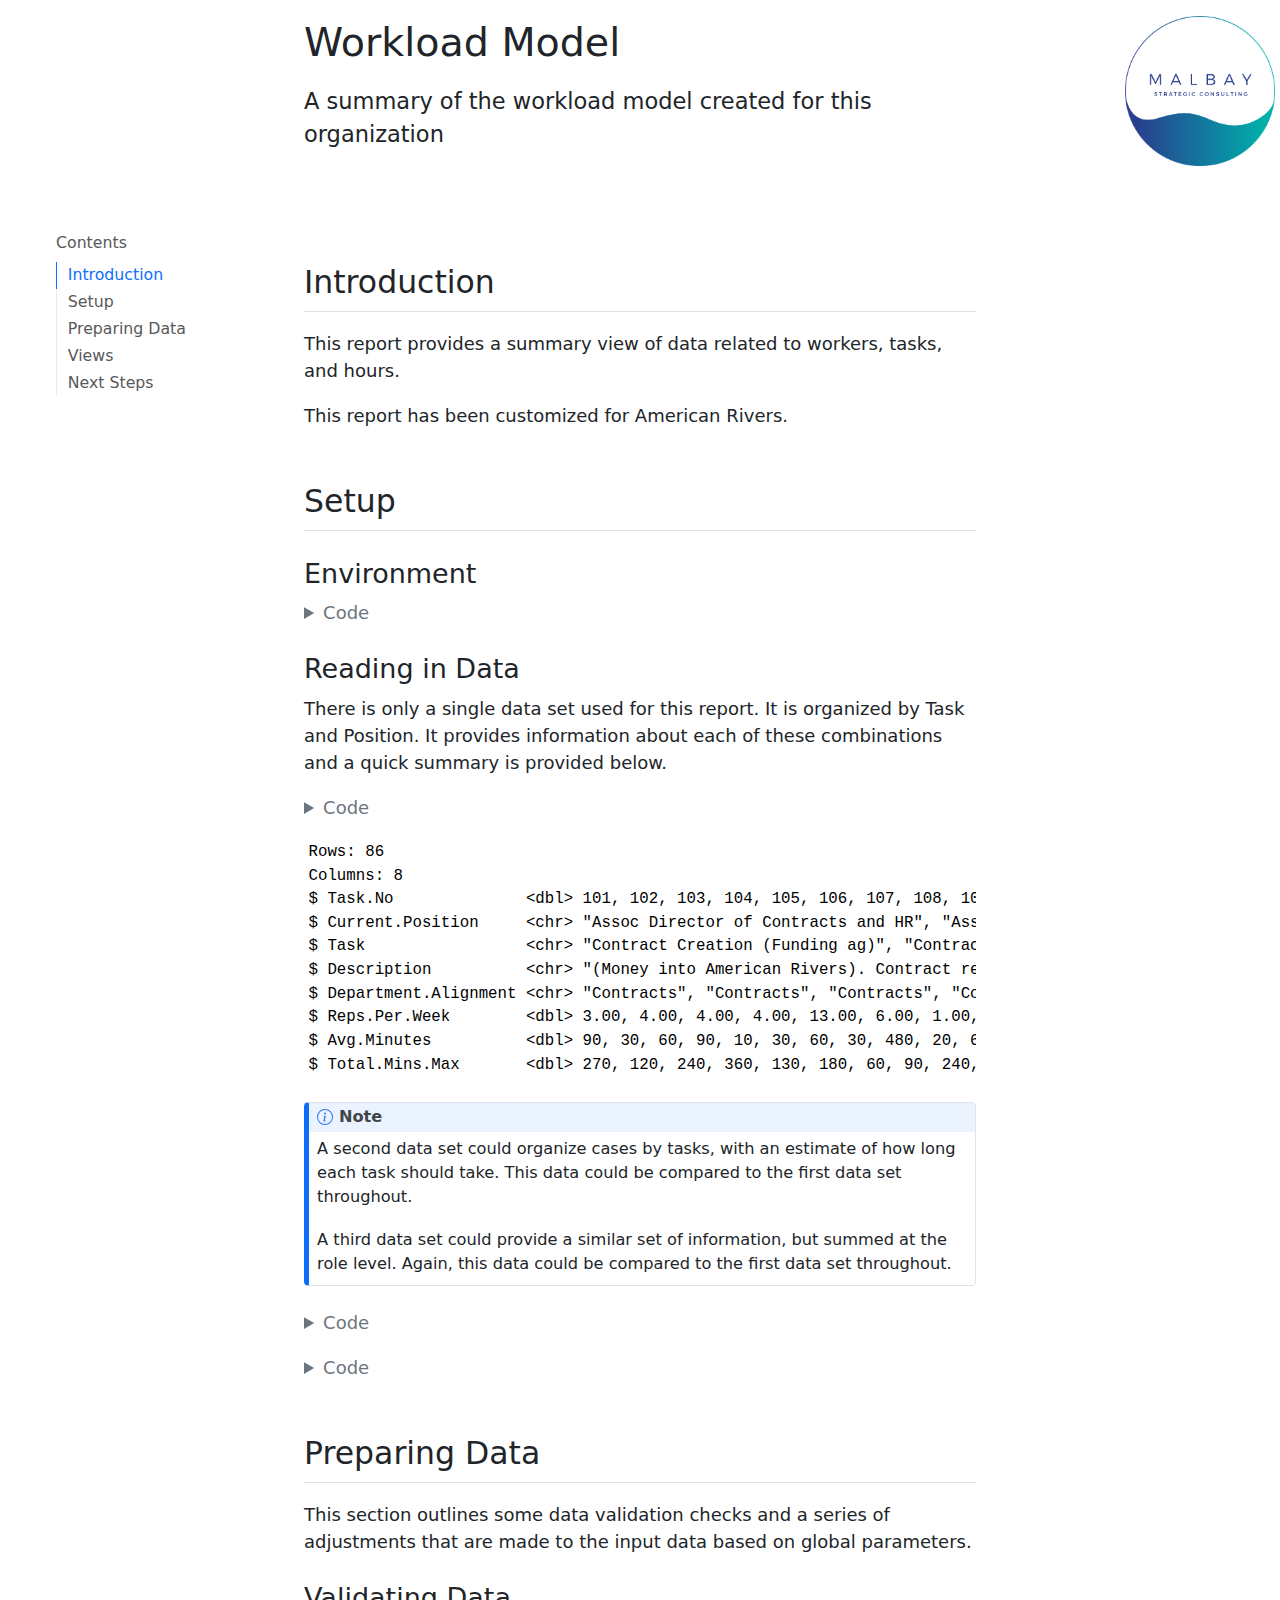
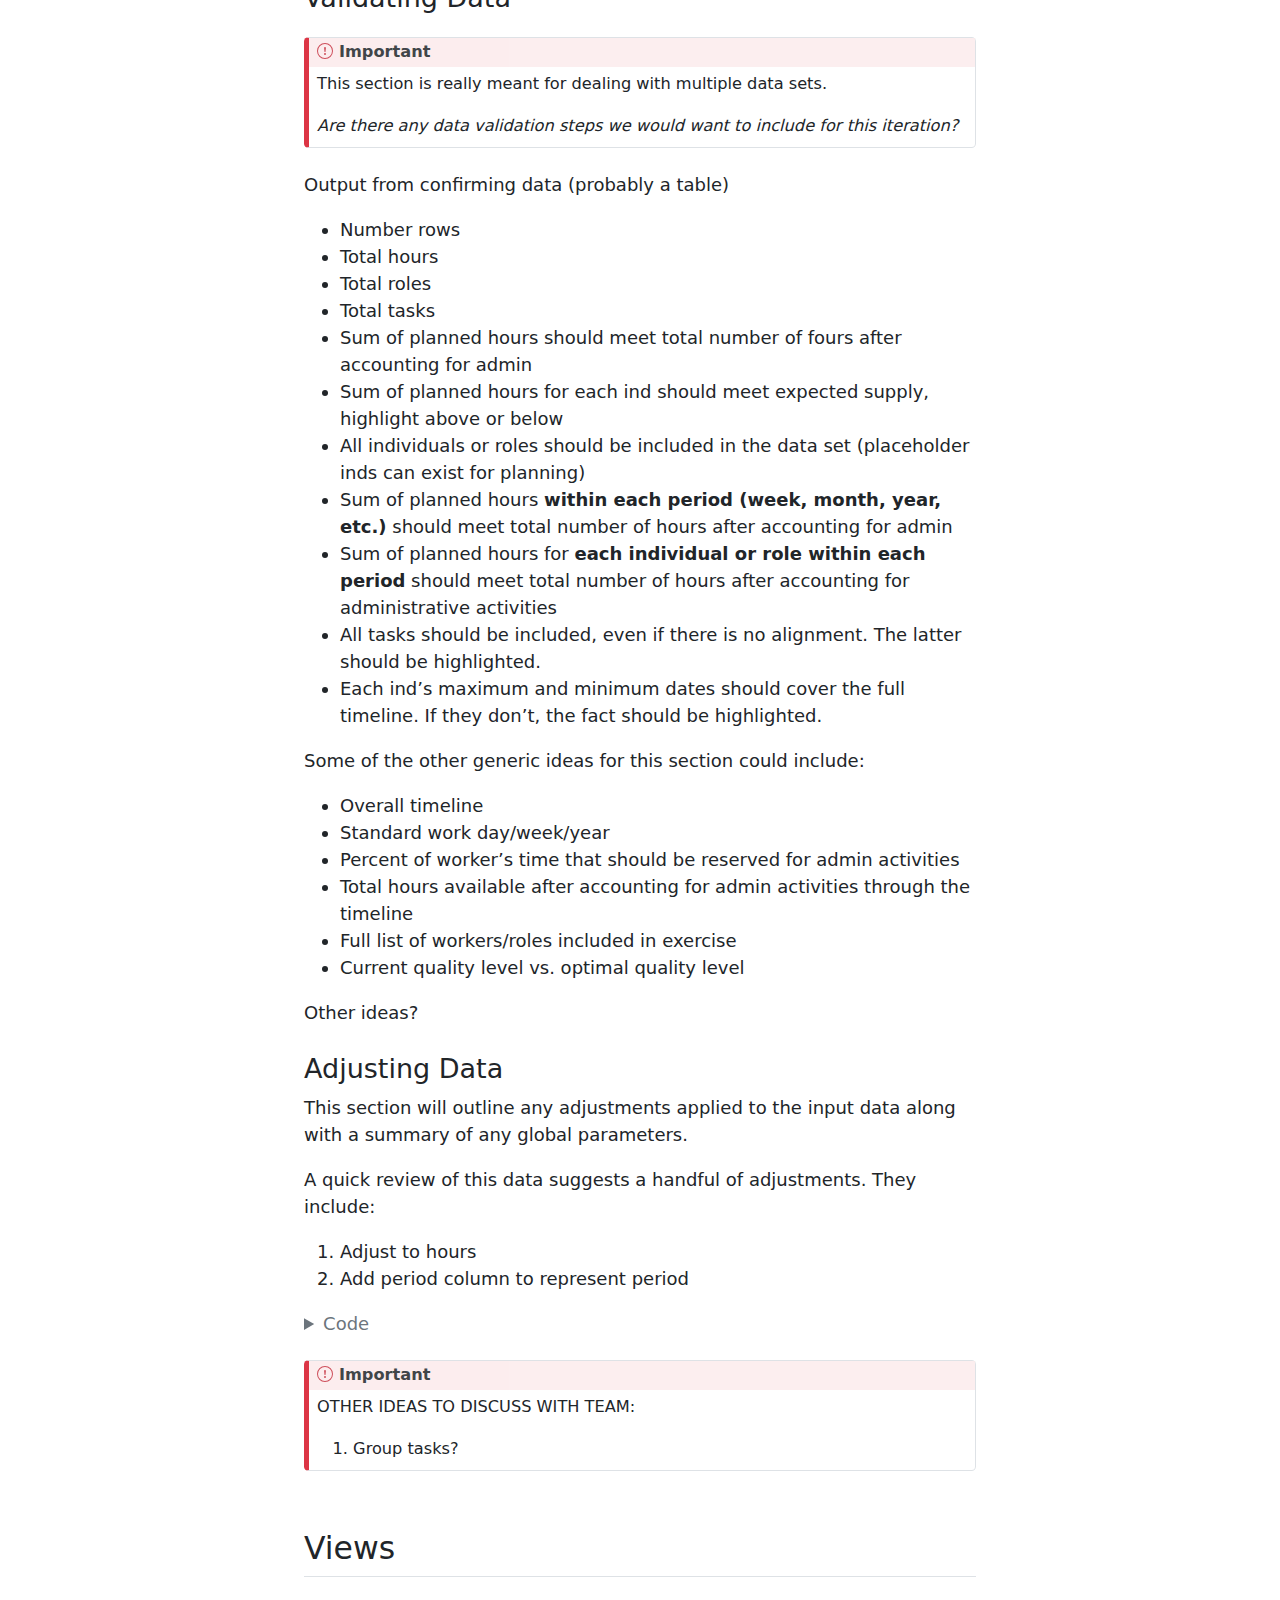
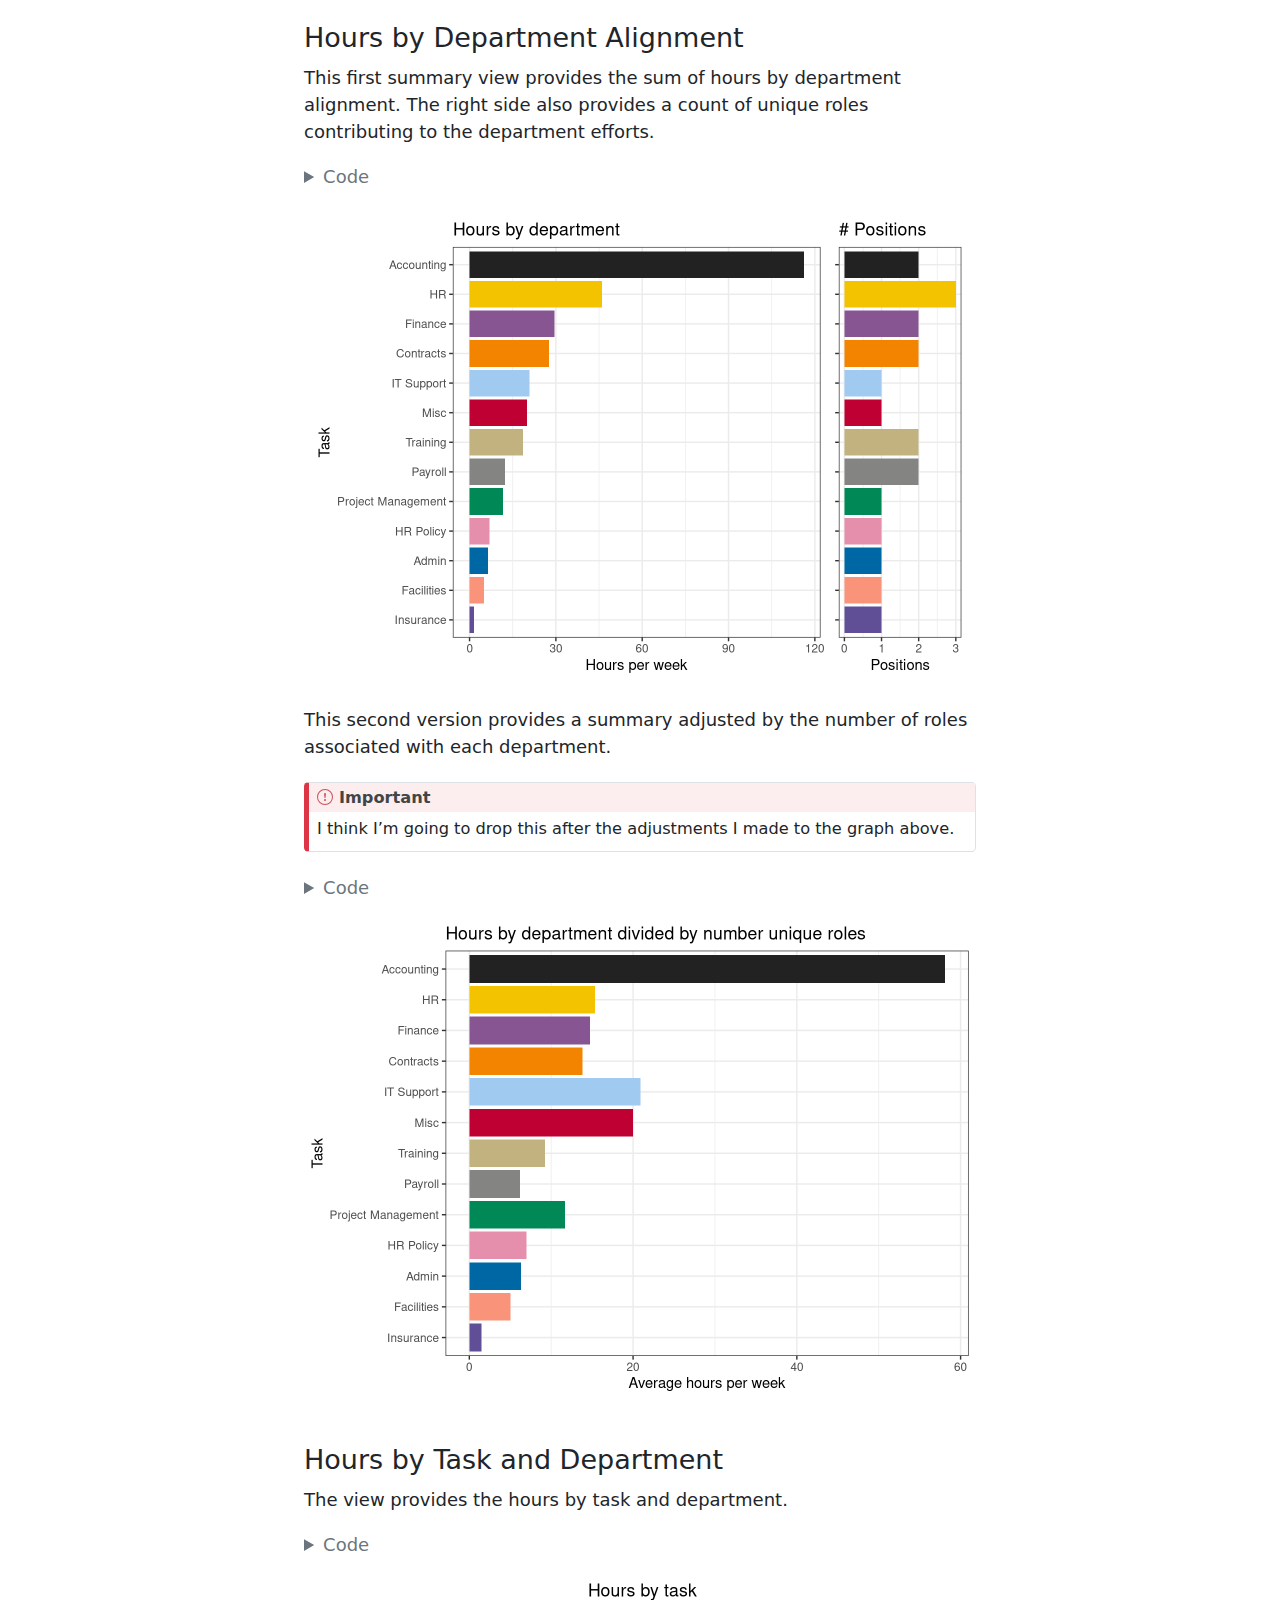
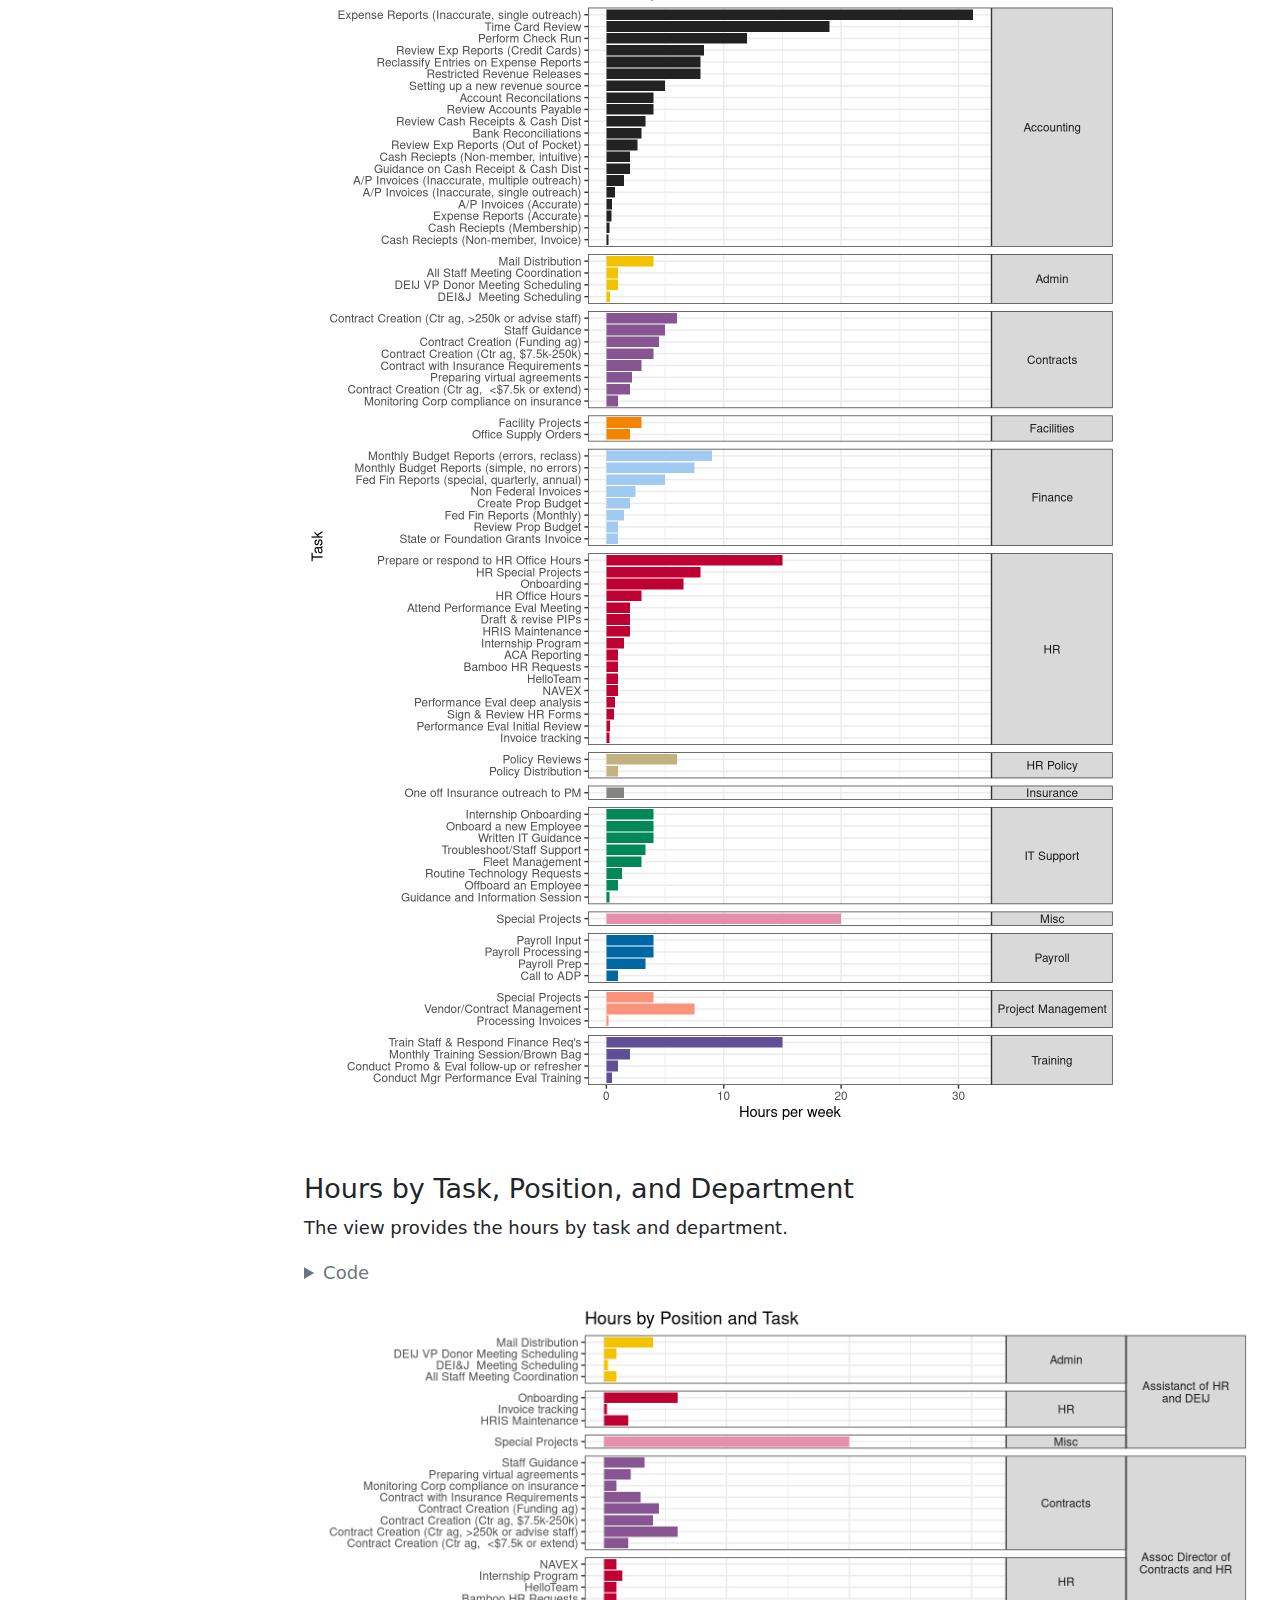
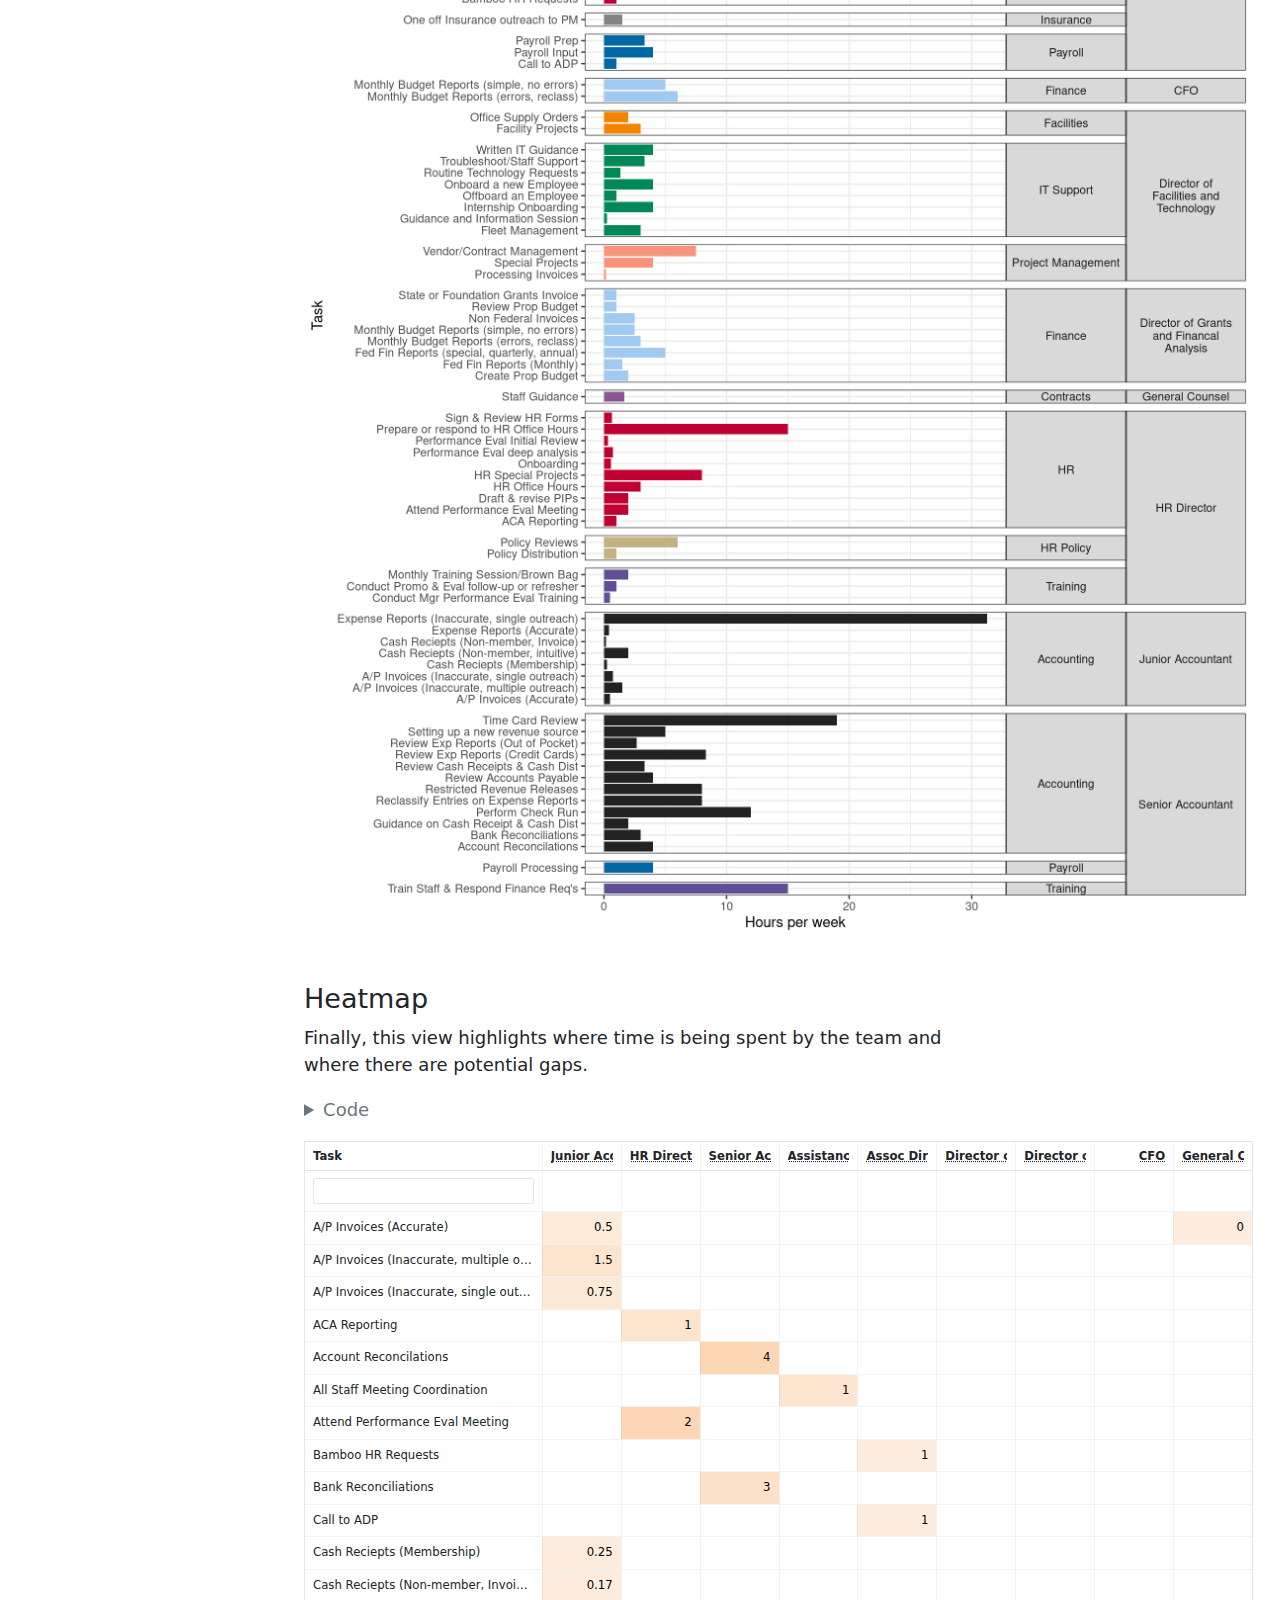
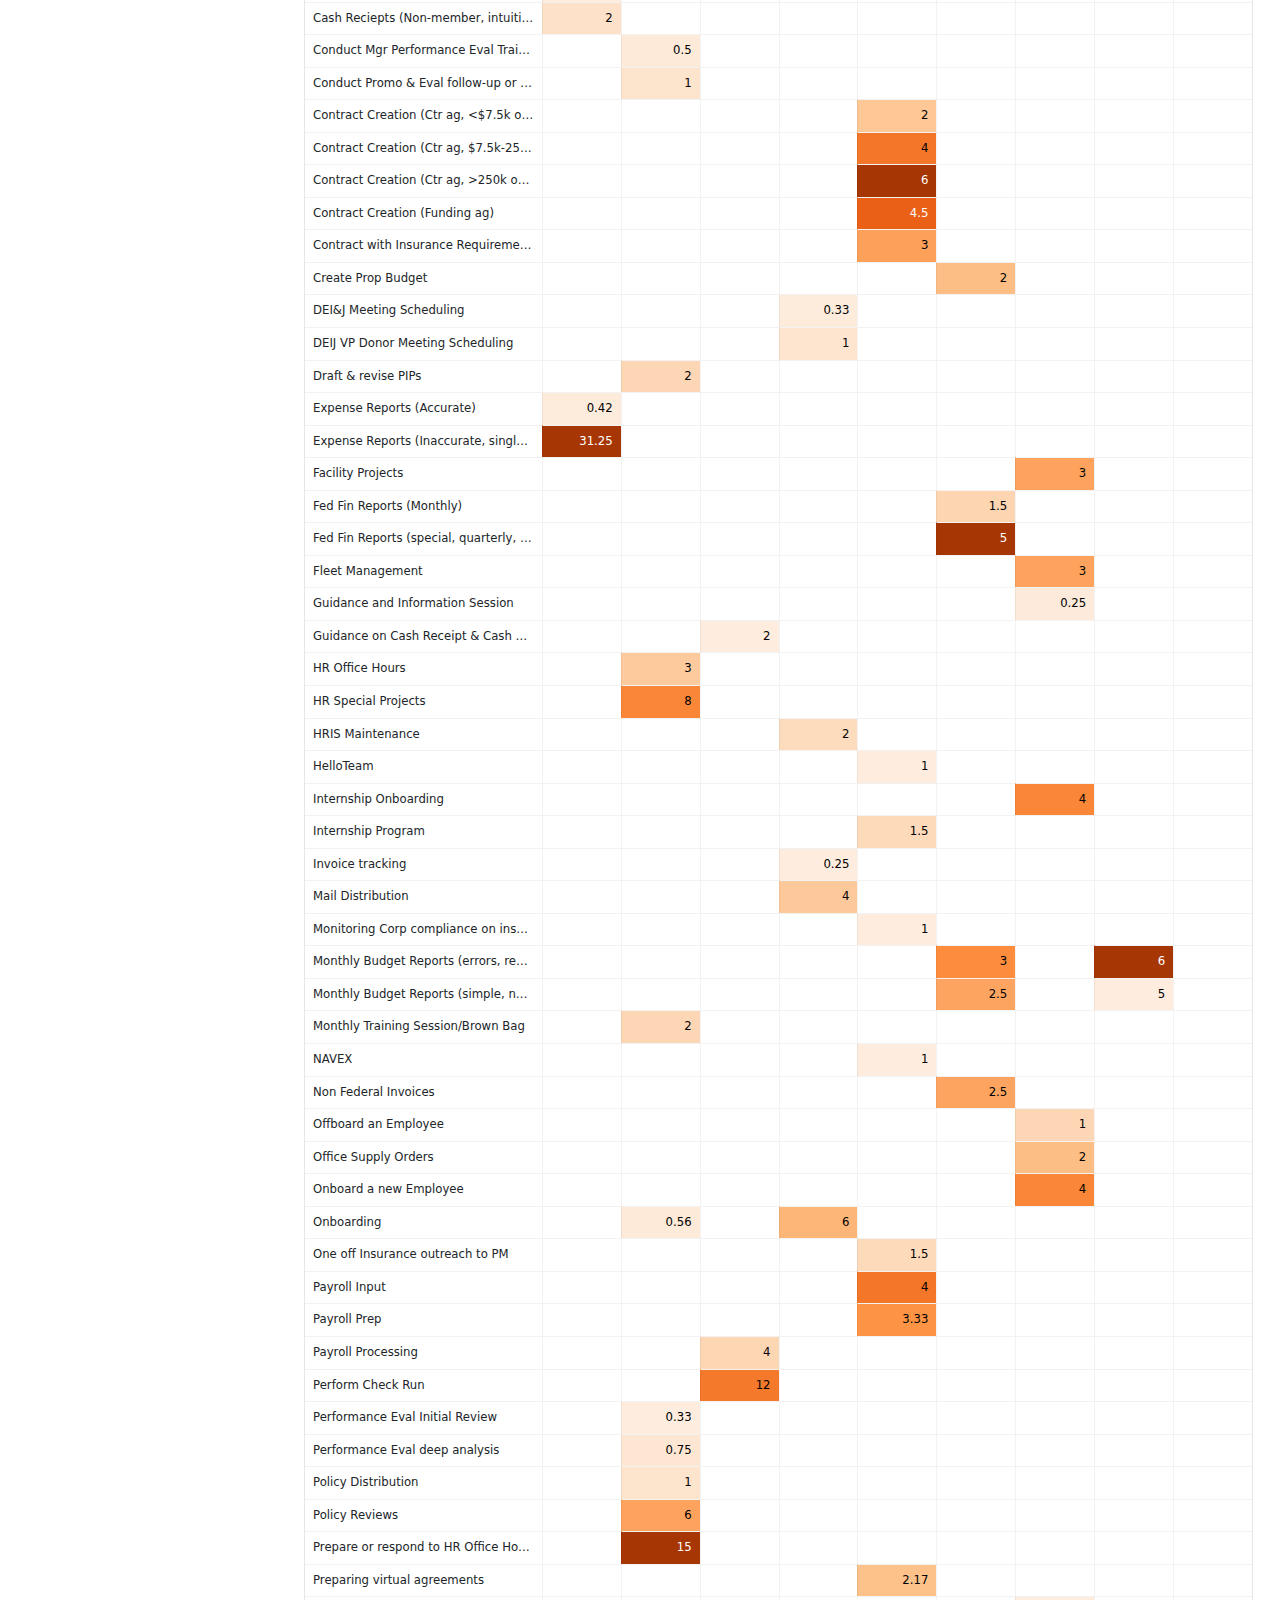
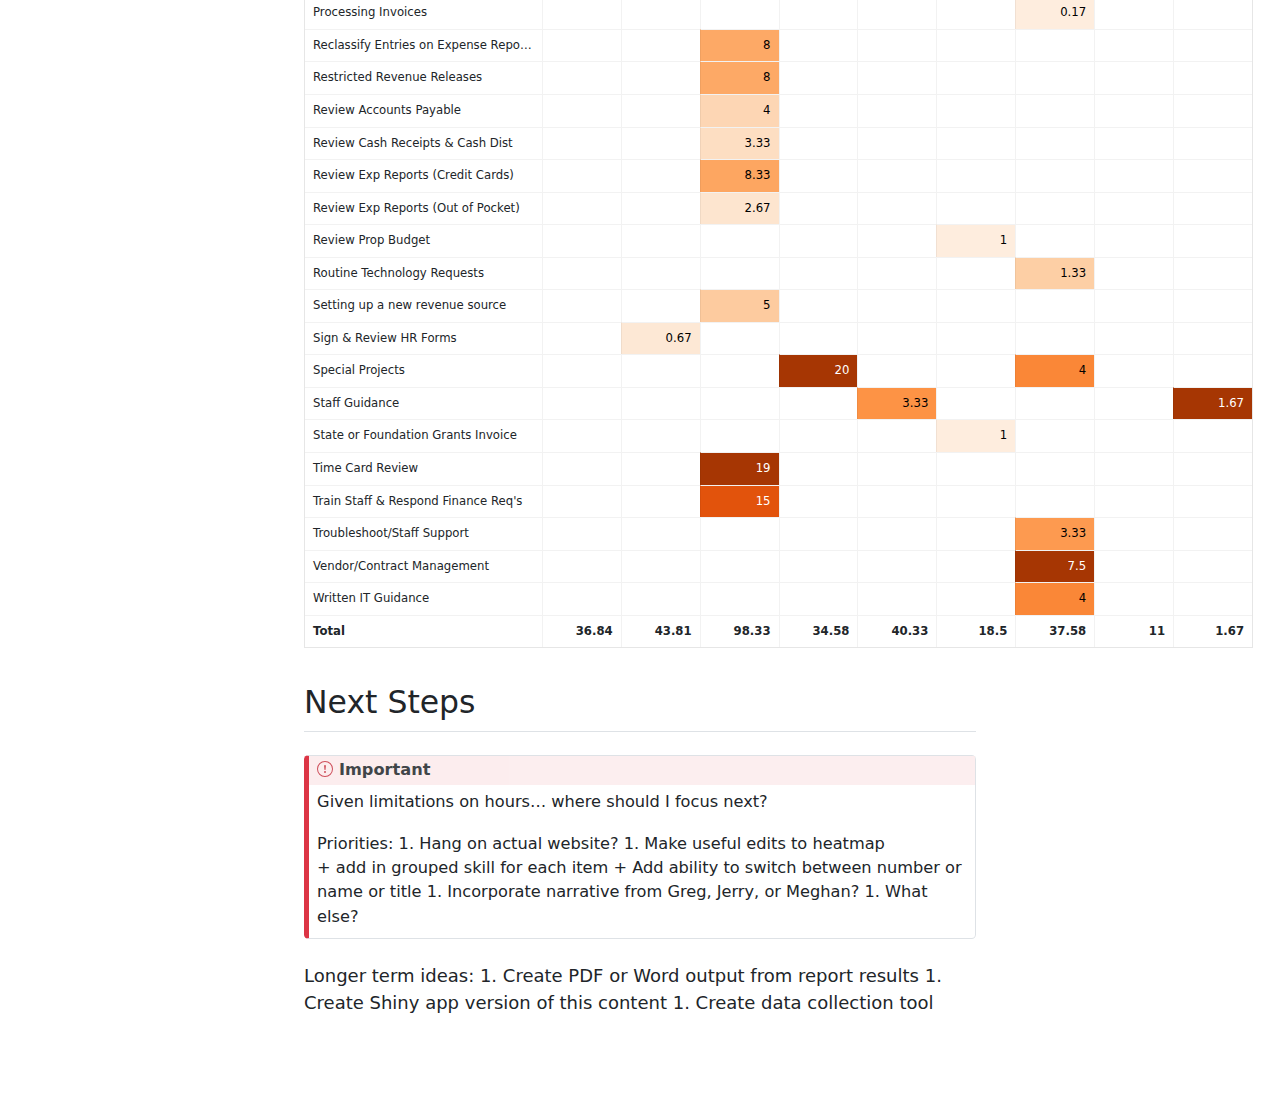
==== commit 6288c992: "minor adj" ====
--- a/docs/index.html
+++ b/docs/index.html
@@ -653,8 +653,8 @@
 </details>
 <div class="cell-output-display column-screen-inset-right">
 
-<div class="reactable html-widget html-fill-item-overflow-hidden html-fill-item" id="htmlwidget-ed78999ff2d5a049e0df" style="width:auto;height:auto;"></div>
-<script type="application/json" data-for="htmlwidget-ed78999ff2d5a049e0df">{"x":{"tag":{"name":"Reactable","attribs":{"data":{"Task":["A/P Invoices (Accurate)","A/P Invoices (Inaccurate, multiple outreach)","A/P Invoices (Inaccurate, single outreach)","ACA Reporting","Account Reconcilations","All Staff Meeting Coordination","Attend Performance Eval Meeting","Bamboo HR Requests","Bank Reconciliations","Call to ADP","Cash Reciepts (Membership)","Cash Reciepts (Non-member, Invoice)","Cash Reciepts (Non-member, intuitive)","Conduct Mgr Performance Eval Training","Conduct Promo & Eval follow-up or refresher","Contract Creation (Ctr ag,  <$7.5k or extend)","Contract Creation (Ctr ag, $7.5k-250k)","Contract Creation (Ctr ag, >250k or advise staff)","Contract Creation (Funding ag)","Contract with Insurance Requirements","Create Prop Budget","DEI&J  Meeting Scheduling","DEIJ VP Donor Meeting Scheduling","Draft & revise PIPs","Expense Reports (Accurate)","Expense Reports (Inaccurate, single outreach)","Facility Projects","Fed Fin Reports (Monthly)","Fed Fin Reports (special, quarterly, annual)","Fleet Management","Guidance and Information Session","Guidance on Cash Receipt & Cash Dist","HR Office Hours","HR Special Projects","HRIS Maintenance","HelloTeam","Internship Onboarding","Internship Program","Invoice tracking","Mail Distribution","Monitoring Corp compliance on insurance","Monthly Budget Reports (errors, reclass)","Monthly Budget Reports (simple, no errors)","Monthly Training Session/Brown Bag","NAVEX","Non Federal Invoices","Offboard an Employee","Office Supply Orders","Onboard a new Employee","Onboarding","One off Insurance outreach to PM","Payroll Input","Payroll Prep","Payroll Processing","Perform Check Run","Performance Eval Initial Review","Performance Eval deep analysis","Policy Distribution","Policy Reviews","Prepare or respond to HR Office Hours","Preparing virtual agreements","Processing Invoices","Reclassify Entries on Expense Reports","Restricted Revenue Releases","Review Accounts Payable","Review Cash Receipts & Cash Dist","Review Exp Reports (Credit Cards)","Review Exp Reports (Out of Pocket)","Review Prop Budget","Routine Technology Requests","Setting up a new revenue source","Sign & Review HR Forms","Special Projects","Staff Guidance","State or Foundation Grants Invoice","Time Card Review","Train Staff & Respond Finance Req's","Troubleshoot/Staff Support","Vendor/Contract Management","Written IT Guidance"],"Junior Accountant":[0.5,1.5,0.75,"NA","NA","NA","NA","NA","NA","NA",0.25,0.17,2,"NA","NA","NA","NA","NA","NA","NA","NA","NA","NA","NA",0.42,31.25,"NA","NA","NA","NA","NA","NA","NA","NA","NA","NA","NA","NA","NA","NA","NA","NA","NA","NA","NA","NA","NA","NA","NA","NA","NA","NA","NA","NA","NA","NA","NA","NA","NA","NA","NA","NA","NA","NA","NA","NA","NA","NA","NA","NA","NA","NA","NA","NA","NA","NA","NA","NA","NA","NA"],"HR Director":["NA","NA","NA",1,"NA","NA",2,"NA","NA","NA","NA","NA","NA",0.5,1,"NA","NA","NA","NA","NA","NA","NA","NA",2,"NA","NA","NA","NA","NA","NA","NA","NA",3,8,"NA","NA","NA","NA","NA","NA","NA","NA","NA",2,"NA","NA","NA","NA","NA",0.56,"NA","NA","NA","NA","NA",0.33,0.75,1,6,15,"NA","NA","NA","NA","NA","NA","NA","NA","NA","NA","NA",0.67,"NA","NA","NA","NA","NA","NA","NA","NA"],"Senior Accountant":["NA","NA","NA","NA",4,"NA","NA","NA",3,"NA","NA","NA","NA","NA","NA","NA","NA","NA","NA","NA","NA","NA","NA","NA","NA","NA","NA","NA","NA","NA","NA",2,"NA","NA","NA","NA","NA","NA","NA","NA","NA","NA","NA","NA","NA","NA","NA","NA","NA","NA","NA","NA","NA",4,12,"NA","NA","NA","NA","NA","NA","NA",8,8,4,3.33,8.33,2.67,"NA","NA",5,"NA","NA","NA","NA",19,15,"NA","NA","NA"],"Assistanct of HR and DEIJ":["NA","NA","NA","NA","NA",1,"NA","NA","NA","NA","NA","NA","NA","NA","NA","NA","NA","NA","NA","NA","NA",0.33,1,"NA","NA","NA","NA","NA","NA","NA","NA","NA","NA","NA",2,"NA","NA","NA",0.25,4,"NA","NA","NA","NA","NA","NA","NA","NA","NA",6,"NA","NA","NA","NA","NA","NA","NA","NA","NA","NA","NA","NA","NA","NA","NA","NA","NA","NA","NA","NA","NA","NA",20,"NA","NA","NA","NA","NA","NA","NA"],"Assoc Director of Contracts and HR":["NA","NA","NA","NA","NA","NA","NA",1,"NA",1,"NA","NA","NA","NA","NA",2,4,6,4.5,3,"NA","NA","NA","NA","NA","NA","NA","NA","NA","NA","NA","NA","NA","NA","NA",1,"NA",1.5,"NA","NA",1,"NA","NA","NA",1,"NA","NA","NA","NA","NA",1.5,4,3.33,"NA","NA","NA","NA","NA","NA","NA",2.17,"NA","NA","NA","NA","NA","NA","NA","NA","NA","NA","NA","NA",3.33,"NA","NA","NA","NA","NA","NA"],"Director of Grants and Financal Analysis":["NA","NA","NA","NA","NA","NA","NA","NA","NA","NA","NA","NA","NA","NA","NA","NA","NA","NA","NA","NA",2,"NA","NA","NA","NA","NA","NA",1.5,5,"NA","NA","NA","NA","NA","NA","NA","NA","NA","NA","NA","NA",3,2.5,"NA","NA",2.5,"NA","NA","NA","NA","NA","NA","NA","NA","NA","NA","NA","NA","NA","NA","NA","NA","NA","NA","NA","NA","NA","NA",1,"NA","NA","NA","NA","NA",1,"NA","NA","NA","NA","NA"],"Director of Facilities and Technology":["NA","NA","NA","NA","NA","NA","NA","NA","NA","NA","NA","NA","NA","NA","NA","NA","NA","NA","NA","NA","NA","NA","NA","NA","NA","NA",3,"NA","NA",3,0.25,"NA","NA","NA","NA","NA",4,"NA","NA","NA","NA","NA","NA","NA","NA","NA",1,2,4,"NA","NA","NA","NA","NA","NA","NA","NA","NA","NA","NA","NA",0.17,"NA","NA","NA","NA","NA","NA","NA",1.33,"NA","NA",4,"NA","NA","NA","NA",3.33,7.5,4],"CFO":["NA","NA","NA","NA","NA","NA","NA","NA","NA","NA","NA","NA","NA","NA","NA","NA","NA","NA","NA","NA","NA","NA","NA","NA","NA","NA","NA","NA","NA","NA","NA","NA","NA","NA","NA","NA","NA","NA","NA","NA","NA",6,5,"NA","NA","NA","NA","NA","NA","NA","NA","NA","NA","NA","NA","NA","NA","NA","NA","NA","NA","NA","NA","NA","NA","NA","NA","NA","NA","NA","NA","NA","NA","NA","NA","NA","NA","NA","NA","NA"],"General Counsel":[0,"NA","NA","NA","NA","NA","NA","NA","NA","NA","NA","NA","NA","NA","NA","NA","NA","NA","NA","NA","NA","NA","NA","NA","NA","NA","NA","NA","NA","NA","NA","NA","NA","NA","NA","NA","NA","NA","NA","NA","NA","NA","NA","NA","NA","NA","NA","NA","NA","NA","NA","NA","NA","NA","NA","NA","NA","NA","NA","NA","NA","NA","NA","NA","NA","NA","NA","NA","NA","NA","NA","NA","NA",1.67,"NA","NA","NA","NA","NA","NA"]},"columns":[{"id":"Task","name":"Task","type":"character","footer":"Total","minWidth":150,"style":[[],[],[],[],[],[],[],[],[],[],[],[],[],[],[],[],[],[],[],[],[],[],[],[],[],[],[],[],[],[],[],[],[],[],[],[],[],[],[],[],[],[],[],[],[],[],[],[],[],[],[],[],[],[],[],[],[],[],[],[],[],[],[],[],[],[],[],[],[],[],[],[],[],[],[],[],[],[],[],[]],"footerStyle":{"fontWeight":"bold"},"filterable":true,"sticky":"left"},{"id":"Junior Accountant","name":"Junior Accountant","type":"numeric","footer":"36.84","minWidth":50,"style":[{"background":"#FDEBDAFF","color":"black","fontSize":null,"fontWeight":"normal","transition":"background 1s ease"},{"background":"#FDE4CEFF","color":"black","fontSize":null,"fontWeight":"normal","transition":"background 1s ease"},{"background":"#FDE9D7FF","color":"black","fontSize":null,"fontWeight":"normal","transition":"background 1s ease"},{"background":[],"color":null,"fontSize":null,"fontWeight":"normal","transition":"background 1s ease"},{"background":[],"color":null,"fontSize":null,"fontWeight":"normal","transition":"background 1s ease"},{"background":[],"color":null,"fontSize":null,"fontWeight":"normal","transition":"background 1s ease"},{"background":[],"color":null,"fontSize":null,"fontWeight":"normal","transition":"background 1s ease"},{"background":[],"color":null,"fontSize":null,"fontWeight":"normal","transition":"background 1s ease"},{"background":[],"color":null,"fontSize":null,"fontWeight":"normal","transition":"background 1s ease"},{"background":[],"color":null,"fontSize":null,"fontWeight":"normal","transition":"background 1s ease"},{"background":"#FDECDDFF","color":"black","fontSize":null,"fontWeight":"normal","transition":"background 1s ease"},{"background":"#FEEDDEFF","color":"black","fontSize":null,"fontWeight":"normal","transition":"background 1s ease"},{"background":"#FDE1C9FF","color":"black","fontSize":null,"fontWeight":"normal","transition":"background 1s ease"},{"background":[],"color":null,"fontSize":null,"fontWeight":"normal","transition":"background 1s ease"},{"background":[],"color":null,"fontSize":null,"fontWeight":"normal","transition":"background 1s ease"},{"background":[],"color":null,"fontSize":null,"fontWeight":"normal","transition":"background 1s ease"},{"background":[],"color":null,"fontSize":null,"fontWeight":"normal","transition":"background 1s ease"},{"background":[],"color":null,"fontSize":null,"fontWeight":"normal","transition":"background 1s ease"},{"background":[],"color":null,"fontSize":null,"fontWeight":"normal","transition":"background 1s ease"},{"background":[],"color":null,"fontSize":null,"fontWeight":"normal","transition":"background 1s ease"},{"background":[],"color":null,"fontSize":null,"fontWeight":"normal","transition":"background 1s ease"},{"background":[],"color":null,"fontSize":null,"fontWeight":"normal","transition":"background 1s ease"},{"background":[],"color":null,"fontSize":null,"fontWeight":"normal","transition":"background 1s ease"},{"background":[],"color":null,"fontSize":null,"fontWeight":"normal","transition":"background 1s ease"},{"background":"#FDEBDBFF","color":"black","fontSize":null,"fontWeight":"normal","transition":"background 1s ease"},{"background":"#A63603FF","color":"white","fontSize":null,"fontWeight":"normal","transition":"background 1s ease"},{"background":[],"color":null,"fontSize":null,"fontWeight":"normal","transition":"background 1s ease"},{"background":[],"color":null,"fontSize":null,"fontWeight":"normal","transition":"background 1s ease"},{"background":[],"color":null,"fontSize":null,"fontWeight":"normal","transition":"background 1s ease"},{"background":[],"color":null,"fontSize":null,"fontWeight":"normal","transition":"background 1s ease"},{"background":[],"color":null,"fontSize":null,"fontWeight":"normal","transition":"background 1s ease"},{"background":[],"color":null,"fontSize":null,"fontWeight":"normal","transition":"background 1s ease"},{"background":[],"color":null,"fontSize":null,"fontWeight":"normal","transition":"background 1s ease"},{"background":[],"color":null,"fontSize":null,"fontWeight":"normal","transition":"background 1s ease"},{"background":[],"color":null,"fontSize":null,"fontWeight":"normal","transition":"background 1s ease"},{"background":[],"color":null,"fontSize":null,"fontWeight":"normal","transition":"background 1s ease"},{"background":[],"color":null,"fontSize":null,"fontWeight":"normal","transition":"background 1s ease"},{"background":[],"color":null,"fontSize":null,"fontWeight":"normal","transition":"background 1s ease"},{"background":[],"color":null,"fontSize":null,"fontWeight":"normal","transition":"background 1s ease"},{"background":[],"color":null,"fontSize":null,"fontWeight":"normal","transition":"background 1s ease"},{"background":[],"color":null,"fontSize":null,"fontWeight":"normal","transition":"background 1s ease"},{"background":[],"color":null,"fontSize":null,"fontWeight":"normal","transition":"background 1s ease"},{"background":[],"color":null,"fontSize":null,"fontWeight":"normal","transition":"background 1s ease"},{"background":[],"color":null,"fontSize":null,"fontWeight":"normal","transition":"background 1s ease"},{"background":[],"color":null,"fontSize":null,"fontWeight":"normal","transition":"background 1s ease"},{"background":[],"color":null,"fontSize":null,"fontWeight":"normal","transition":"background 1s ease"},{"background":[],"color":null,"fontSize":null,"fontWeight":"normal","transition":"background 1s ease"},{"background":[],"color":null,"fontSize":null,"fontWeight":"normal","transition":"background 1s ease"},{"background":[],"color":null,"fontSize":null,"fontWeight":"normal","transition":"background 1s ease"},{"background":[],"color":null,"fontSize":null,"fontWeight":"normal","transition":"background 1s ease"},{"background":[],"color":null,"fontSize":null,"fontWeight":"normal","transition":"background 1s ease"},{"background":[],"color":null,"fontSize":null,"fontWeight":"normal","transition":"background 1s ease"},{"background":[],"color":null,"fontSize":null,"fontWeight":"normal","transition":"background 1s ease"},{"background":[],"color":null,"fontSize":null,"fontWeight":"normal","transition":"background 1s ease"},{"background":[],"color":null,"fontSize":null,"fontWeight":"normal","transition":"background 1s ease"},{"background":[],"color":null,"fontSize":null,"fontWeight":"normal","transition":"background 1s ease"},{"background":[],"color":null,"fontSize":null,"fontWeight":"normal","transition":"background 1s ease"},{"background":[],"color":null,"fontSize":null,"fontWeight":"normal","transition":"background 1s ease"},{"background":[],"color":null,"fontSize":null,"fontWeight":"normal","transition":"background 1s ease"},{"background":[],"color":null,"fontSize":null,"fontWeight":"normal","transition":"background 1s ease"},{"background":[],"color":null,"fontSize":null,"fontWeight":"normal","transition":"background 1s ease"},{"background":[],"color":null,"fontSize":null,"fontWeight":"normal","transition":"background 1s ease"},{"background":[],"color":null,"fontSize":null,"fontWeight":"normal","transition":"background 1s ease"},{"background":[],"color":null,"fontSize":null,"fontWeight":"normal","transition":"background 1s ease"},{"background":[],"color":null,"fontSize":null,"fontWeight":"normal","transition":"background 1s ease"},{"background":[],"color":null,"fontSize":null,"fontWeight":"normal","transition":"background 1s ease"},{"background":[],"color":null,"fontSize":null,"fontWeight":"normal","transition":"background 1s ease"},{"background":[],"color":null,"fontSize":null,"fontWeight":"normal","transition":"background 1s ease"},{"background":[],"color":null,"fontSize":null,"fontWeight":"normal","transition":"background 1s ease"},{"background":[],"color":null,"fontSize":null,"fontWeight":"normal","transition":"background 1s ease"},{"background":[],"color":null,"fontSize":null,"fontWeight":"normal","transition":"background 1s ease"},{"background":[],"color":null,"fontSize":null,"fontWeight":"normal","transition":"background 1s ease"},{"background":[],"color":null,"fontSize":null,"fontWeight":"normal","transition":"background 1s ease"},{"background":[],"color":null,"fontSize":null,"fontWeight":"normal","transition":"background 1s ease"},{"background":[],"color":null,"fontSize":null,"fontWeight":"normal","transition":"background 1s ease"},{"background":[],"color":null,"fontSize":null,"fontWeight":"normal","transition":"background 1s ease"},{"background":[],"color":null,"fontSize":null,"fontWeight":"normal","transition":"background 1s ease"},{"background":[],"color":null,"fontSize":null,"fontWeight":"normal","transition":"background 1s ease"},{"background":[],"color":null,"fontSize":null,"fontWeight":"normal","transition":"background 1s ease"},{"background":[],"color":null,"fontSize":null,"fontWeight":"normal","transition":"background 1s ease"}],"footerStyle":{"fontWeight":"bold"},"header":{"name":"div","attribs":{"style":{"text-decoration":"underline","text-decoration-style":"dotted","cursor":"help"}},"children":[{"name":"WidgetContainer","attribs":{"key":"fdda4abad5700b1064a1cefec4aab2ee"},"children":[{"name":"Fragment","attribs":[],"children":[{"name":"span","attribs":{"id":"htmlwidget-899233687919486980a9","width":"100%","height":"338px","className":"tippy html-widget html-fill-item-overflow-hidden html-fill-item"},"children":[]},{"name":"script","attribs":{"type":"application/json","data-for":"htmlwidget-899233687919486980a9"},"children":["{\"x\":{\"opts\":{\"content\":\"Junior Accountant\"},\"text\":\"Junior Accountant\"},\"evals\":[],\"jsHooks\":[]}"]}]}]}]}},{"id":"HR Director","name":"HR Director","type":"numeric","footer":"43.81","minWidth":50,"style":[{"background":[],"color":null,"fontSize":null,"fontWeight":"normal","transition":"background 1s ease"},{"background":[],"color":null,"fontSize":null,"fontWeight":"normal","transition":"background 1s ease"},{"background":[],"color":null,"fontSize":null,"fontWeight":"normal","transition":"background 1s ease"},{"background":"#FDE4CDFF","color":"black","fontSize":null,"fontWeight":"normal","transition":"background 1s ease"},{"background":[],"color":null,"fontSize":null,"fontWeight":"normal","transition":"background 1s ease"},{"background":[],"color":null,"fontSize":null,"fontWeight":"normal","transition":"background 1s ease"},{"background":"#FDD7B5FF","color":"black","fontSize":null,"fontWeight":"normal","transition":"background 1s ease"},{"background":[],"color":null,"fontSize":null,"fontWeight":"normal","transition":"background 1s ease"},{"background":[],"color":null,"fontSize":null,"fontWeight":"normal","transition":"background 1s ease"},{"background":[],"color":null,"fontSize":null,"fontWeight":"normal","transition":"background 1s ease"},{"background":[],"color":null,"fontSize":null,"fontWeight":"normal","transition":"background 1s ease"},{"background":[],"color":null,"fontSize":null,"fontWeight":"normal","transition":"background 1s ease"},{"background":[],"color":null,"fontSize":null,"fontWeight":"normal","transition":"background 1s ease"},{"background":"#FDEAD9FF","color":"black","fontSize":null,"fontWeight":"normal","transition":"background 1s ease"},{"background":"#FDE4CDFF","color":"black","fontSize":null,"fontWeight":"normal","transition":"background 1s ease"},{"background":[],"color":null,"fontSize":null,"fontWeight":"normal","transition":"background 1s ease"},{"background":[],"color":null,"fontSize":null,"fontWeight":"normal","transition":"background 1s ease"},{"background":[],"color":null,"fontSize":null,"fontWeight":"normal","transition":"background 1s ease"},{"background":[],"color":null,"fontSize":null,"fontWeight":"normal","transition":"background 1s ease"},{"background":[],"color":null,"fontSize":null,"fontWeight":"normal","transition":"background 1s ease"},{"background":[],"color":null,"fontSize":null,"fontWeight":"normal","transition":"background 1s ease"},{"background":[],"color":null,"fontSize":null,"fontWeight":"normal","transition":"background 1s ease"},{"background":[],"color":null,"fontSize":null,"fontWeight":"normal","transition":"background 1s ease"},{"background":"#FDD7B5FF","color":"black","fontSize":null,"fontWeight":"normal","transition":"background 1s ease"},{"background":[],"color":null,"fontSize":null,"fontWeight":"normal","transition":"background 1s ease"},{"background":[],"color":null,"fontSize":null,"fontWeight":"normal","transition":"background 1s ease"},{"background":[],"color":null,"fontSize":null,"fontWeight":"normal","transition":"background 1s ease"},{"background":[],"color":null,"fontSize":null,"fontWeight":"normal","transition":"background 1s ease"},{"background":[],"color":null,"fontSize":null,"fontWeight":"normal","transition":"background 1s ease"},{"background":[],"color":null,"fontSize":null,"fontWeight":"normal","transition":"background 1s ease"},{"background":[],"color":null,"fontSize":null,"fontWeight":"normal","transition":"background 1s ease"},{"background":[],"color":null,"fontSize":null,"fontWeight":"normal","transition":"background 1s ease"},{"background":"#FDCA9DFF","color":"black","fontSize":null,"fontWeight":"normal","transition":"background 1s ease"},{"background":"#FA8737FF","color":"black","fontSize":null,"fontWeight":"normal","transition":"background 1s ease"},{"background":[],"color":null,"fontSize":null,"fontWeight":"normal","transition":"background 1s ease"},{"background":[],"color":null,"fontSize":null,"fontWeight":"normal","transition":"background 1s ease"},{"background":[],"color":null,"fontSize":null,"fontWeight":"normal","transition":"background 1s ease"},{"background":[],"color":null,"fontSize":null,"fontWeight":"normal","transition":"background 1s ease"},{"background":[],"color":null,"fontSize":null,"fontWeight":"normal","transition":"background 1s ease"},{"background":[],"color":null,"fontSize":null,"fontWeight":"normal","transition":"background 1s ease"},{"background":[],"color":null,"fontSize":null,"fontWeight":"normal","transition":"background 1s ease"},{"background":[],"color":null,"fontSize":null,"fontWeight":"normal","transition":"background 1s ease"},{"background":[],"color":null,"fontSize":null,"fontWeight":"normal","transition":"background 1s ease"},{"background":"#FDD7B5FF","color":"black","fontSize":null,"fontWeight":"normal","transition":"background 1s ease"},{"background":[],"color":null,"fontSize":null,"fontWeight":"normal","transition":"background 1s ease"},{"background":[],"color":null,"fontSize":null,"fontWeight":"normal","transition":"background 1s ease"},{"background":[],"color":null,"fontSize":null,"fontWeight":"normal","transition":"background 1s ease"},{"background":[],"color":null,"fontSize":null,"fontWeight":"normal","transition":"background 1s ease"},{"background":[],"color":null,"fontSize":null,"fontWeight":"normal","transition":"background 1s ease"},{"background":"#FDEAD8FF","color":"black","fontSize":null,"fontWeight":"normal","transition":"background 1s ease"},{"background":[],"color":null,"fontSize":null,"fontWeight":"normal","transition":"background 1s ease"},{"background":[],"color":null,"fontSize":null,"fontWeight":"normal","transition":"background 1s ease"},{"background":[],"color":null,"fontSize":null,"fontWeight":"normal","transition":"background 1s ease"},{"background":[],"color":null,"fontSize":null,"fontWeight":"normal","transition":"background 1s ease"},{"background":[],"color":null,"fontSize":null,"fontWeight":"normal","transition":"background 1s ease"},{"background":"#FEEDDEFF","color":"black","fontSize":null,"fontWeight":"normal","transition":"background 1s ease"},{"background":"#FDE7D3FF","color":"black","fontSize":null,"fontWeight":"normal","transition":"background 1s ease"},{"background":"#FDE4CDFF","color":"black","fontSize":null,"fontWeight":"normal","transition":"background 1s ease"},{"background":"#FDA35DFF","color":"black","fontSize":null,"fontWeight":"normal","transition":"background 1s ease"},{"background":"#A63603FF","color":"white","fontSize":null,"fontWeight":"normal","transition":"background 1s ease"},{"background":[],"color":null,"fontSize":null,"fontWeight":"normal","transition":"background 1s ease"},{"background":[],"color":null,"fontSize":null,"fontWeight":"normal","transition":"background 1s ease"},{"background":[],"color":null,"fontSize":null,"fontWeight":"normal","transition":"background 1s ease"},{"background":[],"color":null,"fontSize":null,"fontWeight":"normal","transition":"background 1s ease"},{"background":[],"color":null,"fontSize":null,"fontWeight":"normal","transition":"background 1s ease"},{"background":[],"color":null,"fontSize":null,"fontWeight":"normal","transition":"background 1s ease"},{"background":[],"color":null,"fontSize":null,"fontWeight":"normal","transition":"background 1s ease"},{"background":[],"color":null,"fontSize":null,"fontWeight":"normal","transition":"background 1s ease"},{"background":[],"color":null,"fontSize":null,"fontWeight":"normal","transition":"background 1s ease"},{"background":[],"color":null,"fontSize":null,"fontWeight":"normal","transition":"background 1s ease"},{"background":[],"color":null,"fontSize":null,"fontWeight":"normal","transition":"background 1s ease"},{"background":"#FDE8D5FF","color":"black","fontSize":null,"fontWeight":"normal","transition":"background 1s ease"},{"background":[],"color":null,"fontSize":null,"fontWeight":"normal","transition":"background 1s ease"},{"background":[],"color":null,"fontSize":null,"fontWeight":"normal","transition":"background 1s ease"},{"background":[],"color":null,"fontSize":null,"fontWeight":"normal","transition":"background 1s ease"},{"background":[],"color":null,"fontSize":null,"fontWeight":"normal","transition":"background 1s ease"},{"background":[],"color":null,"fontSize":null,"fontWeight":"normal","transition":"background 1s ease"},{"background":[],"color":null,"fontSize":null,"fontWeight":"normal","transition":"background 1s ease"},{"background":[],"color":null,"fontSize":null,"fontWeight":"normal","transition":"background 1s ease"},{"background":[],"color":null,"fontSize":null,"fontWeight":"normal","transition":"background 1s ease"}],"footerStyle":{"fontWeight":"bold"},"header":{"name":"div","attribs":{"style":{"text-decoration":"underline","text-decoration-style":"dotted","cursor":"help"}},"children":[{"name":"WidgetContainer","attribs":{"key":"488ef7994a69e8df127837b1b7313415"},"children":[{"name":"Fragment","attribs":[],"children":[{"name":"span","attribs":{"id":"htmlwidget-a43ada732b281a56bebf","width":"100%","height":"338px","className":"tippy html-widget html-fill-item-overflow-hidden html-fill-item"},"children":[]},{"name":"script","attribs":{"type":"application/json","data-for":"htmlwidget-a43ada732b281a56bebf"},"children":["{\"x\":{\"opts\":{\"content\":\"HR Director\"},\"text\":\"HR Director\"},\"evals\":[],\"jsHooks\":[]}"]}]}]}]}},{"id":"Senior Accountant","name":"Senior Accountant","type":"numeric","footer":"98.33","minWidth":50,"style":[{"background":[],"color":null,"fontSize":null,"fontWeight":"normal","transition":"background 1s ease"},{"background":[],"color":null,"fontSize":null,"fontWeight":"normal","transition":"background 1s ease"},{"background":[],"color":null,"fontSize":null,"fontWeight":"normal","transition":"background 1s ease"},{"background":[],"color":null,"fontSize":null,"fontWeight":"normal","transition":"background 1s ease"},{"background":"#FDD6B4FF","color":"black","fontSize":null,"fontWeight":"normal","transition":"background 1s ease"},{"background":[],"color":null,"fontSize":null,"fontWeight":"normal","transition":"background 1s ease"},{"background":[],"color":null,"fontSize":null,"fontWeight":"normal","transition":"background 1s ease"},{"background":[],"color":null,"fontSize":null,"fontWeight":"normal","transition":"background 1s ease"},{"background":"#FDE1C9FF","color":"black","fontSize":null,"fontWeight":"normal","transition":"background 1s ease"},{"background":[],"color":null,"fontSize":null,"fontWeight":"normal","transition":"background 1s ease"},{"background":[],"color":null,"fontSize":null,"fontWeight":"normal","transition":"background 1s ease"},{"background":[],"color":null,"fontSize":null,"fontWeight":"normal","transition":"background 1s ease"},{"background":[],"color":null,"fontSize":null,"fontWeight":"normal","transition":"background 1s ease"},{"background":[],"color":null,"fontSize":null,"fontWeight":"normal","transition":"background 1s ease"},{"background":[],"color":null,"fontSize":null,"fontWeight":"normal","transition":"background 1s ease"},{"background":[],"color":null,"fontSize":null,"fontWeight":"normal","transition":"background 1s ease"},{"background":[],"color":null,"fontSize":null,"fontWeight":"normal","transition":"background 1s ease"},{"background":[],"color":null,"fontSize":null,"fontWeight":"normal","transition":"background 1s ease"},{"background":[],"color":null,"fontSize":null,"fontWeight":"normal","transition":"background 1s ease"},{"background":[],"color":null,"fontSize":null,"fontWeight":"normal","transition":"background 1s ease"},{"background":[],"color":null,"fontSize":null,"fontWeight":"normal","transition":"background 1s ease"},{"background":[],"color":null,"fontSize":null,"fontWeight":"normal","transition":"background 1s ease"},{"background":[],"color":null,"fontSize":null,"fontWeight":"normal","transition":"background 1s ease"},{"background":[],"color":null,"fontSize":null,"fontWeight":"normal","transition":"background 1s ease"},{"background":[],"color":null,"fontSize":null,"fontWeight":"normal","transition":"background 1s ease"},{"background":[],"color":null,"fontSize":null,"fontWeight":"normal","transition":"background 1s ease"},{"background":[],"color":null,"fontSize":null,"fontWeight":"normal","transition":"background 1s ease"},{"background":[],"color":null,"fontSize":null,"fontWeight":"normal","transition":"background 1s ease"},{"background":[],"color":null,"fontSize":null,"fontWeight":"normal","transition":"background 1s ease"},{"background":[],"color":null,"fontSize":null,"fontWeight":"normal","transition":"background 1s ease"},{"background":[],"color":null,"fontSize":null,"fontWeight":"normal","transition":"background 1s ease"},{"background":"#FEEDDEFF","color":"black","fontSize":null,"fontWeight":"normal","transition":"background 1s ease"},{"background":[],"color":null,"fontSize":null,"fontWeight":"normal","transition":"background 1s ease"},{"background":[],"color":null,"fontSize":null,"fontWeight":"normal","transition":"background 1s ease"},{"background":[],"color":null,"fontSize":null,"fontWeight":"normal","transition":"background 1s ease"},{"background":[],"color":null,"fontSize":null,"fontWeight":"normal","transition":"background 1s ease"},{"background":[],"color":null,"fontSize":null,"fontWeight":"normal","transition":"background 1s ease"},{"background":[],"color":null,"fontSize":null,"fontWeight":"normal","transition":"background 1s ease"},{"background":[],"color":null,"fontSize":null,"fontWeight":"normal","transition":"background 1s ease"},{"background":[],"color":null,"fontSize":null,"fontWeight":"normal","transition":"background 1s ease"},{"background":[],"color":null,"fontSize":null,"fontWeight":"normal","transition":"background 1s ease"},{"background":[],"color":null,"fontSize":null,"fontWeight":"normal","transition":"background 1s ease"},{"background":[],"color":null,"fontSize":null,"fontWeight":"normal","transition":"background 1s ease"},{"background":[],"color":null,"fontSize":null,"fontWeight":"normal","transition":"background 1s ease"},{"background":[],"color":null,"fontSize":null,"fontWeight":"normal","transition":"background 1s ease"},{"background":[],"color":null,"fontSize":null,"fontWeight":"normal","transition":"background 1s ease"},{"background":[],"color":null,"fontSize":null,"fontWeight":"normal","transition":"background 1s ease"},{"background":[],"color":null,"fontSize":null,"fontWeight":"normal","transition":"background 1s ease"},{"background":[],"color":null,"fontSize":null,"fontWeight":"normal","transition":"background 1s ease"},{"background":[],"color":null,"fontSize":null,"fontWeight":"normal","transition":"background 1s ease"},{"background":[],"color":null,"fontSize":null,"fontWeight":"normal","transition":"background 1s ease"},{"background":[],"color":null,"fontSize":null,"fontWeight":"normal","transition":"background 1s ease"},{"background":[],"color":null,"fontSize":null,"fontWeight":"normal","transition":"background 1s ease"},{"background":"#FDD6B4FF","color":"black","fontSize":null,"fontWeight":"normal","transition":"background 1s ease"},{"background":"#F4792BFF","color":"black","fontSize":null,"fontWeight":"normal","transition":"background 1s ease"},{"background":[],"color":null,"fontSize":null,"fontWeight":"normal","transition":"background 1s ease"},{"background":[],"color":null,"fontSize":null,"fontWeight":"normal","transition":"background 1s ease"},{"background":[],"color":null,"fontSize":null,"fontWeight":"normal","transition":"background 1s ease"},{"background":[],"color":null,"fontSize":null,"fontWeight":"normal","transition":"background 1s ease"},{"background":[],"color":null,"fontSize":null,"fontWeight":"normal","transition":"background 1s ease"},{"background":[],"color":null,"fontSize":null,"fontWeight":"normal","transition":"background 1s ease"},{"background":[],"color":null,"fontSize":null,"fontWeight":"normal","transition":"background 1s ease"},{"background":"#FDA966FF","color":"black","fontSize":null,"fontWeight":"normal","transition":"background 1s ease"},{"background":"#FDA966FF","color":"black","fontSize":null,"fontWeight":"normal","transition":"background 1s ease"},{"background":"#FDD6B4FF","color":"black","fontSize":null,"fontWeight":"normal","transition":"background 1s ease"},{"background":"#FDDEC2FF","color":"black","fontSize":null,"fontWeight":"normal","transition":"background 1s ease"},{"background":"#FDA661FF","color":"black","fontSize":null,"fontWeight":"normal","transition":"background 1s ease"},{"background":"#FDE5CFFF","color":"black","fontSize":null,"fontWeight":"normal","transition":"background 1s ease"},{"background":[],"color":null,"fontSize":null,"fontWeight":"normal","transition":"background 1s ease"},{"background":[],"color":null,"fontSize":null,"fontWeight":"normal","transition":"background 1s ease"},{"background":"#FDCB9FFF","color":"black","fontSize":null,"fontWeight":"normal","transition":"background 1s ease"},{"background":[],"color":null,"fontSize":null,"fontWeight":"normal","transition":"background 1s ease"},{"background":[],"color":null,"fontSize":null,"fontWeight":"normal","transition":"background 1s ease"},{"background":[],"color":null,"fontSize":null,"fontWeight":"normal","transition":"background 1s ease"},{"background":[],"color":null,"fontSize":null,"fontWeight":"normal","transition":"background 1s ease"},{"background":"#A63603FF","color":"white","fontSize":null,"fontWeight":"normal","transition":"background 1s ease"},{"background":"#E2530CFF","color":"white","fontSize":null,"fontWeight":"normal","transition":"background 1s ease"},{"background":[],"color":null,"fontSize":null,"fontWeight":"normal","transition":"background 1s ease"},{"background":[],"color":null,"fontSize":null,"fontWeight":"normal","transition":"background 1s ease"},{"background":[],"color":null,"fontSize":null,"fontWeight":"normal","transition":"background 1s ease"}],"footerStyle":{"fontWeight":"bold"},"header":{"name":"div","attribs":{"style":{"text-decoration":"underline","text-decoration-style":"dotted","cursor":"help"}},"children":[{"name":"WidgetContainer","attribs":{"key":"c094fcfebc4d9f4623e3e9c74b9e095f"},"children":[{"name":"Fragment","attribs":[],"children":[{"name":"span","attribs":{"id":"htmlwidget-a410dd0ec15dede8ec8f","width":"100%","height":"338px","className":"tippy html-widget html-fill-item-overflow-hidden html-fill-item"},"children":[]},{"name":"script","attribs":{"type":"application/json","data-for":"htmlwidget-a410dd0ec15dede8ec8f"},"children":["{\"x\":{\"opts\":{\"content\":\"Senior Accountant\"},\"text\":\"Senior Accountant\"},\"evals\":[],\"jsHooks\":[]}"]}]}]}]}},{"id":"Assistanct of HR and DEIJ","name":"Assistanct of HR and DEIJ","type":"numeric","footer":"34.58","minWidth":50,"style":[{"background":[],"color":null,"fontSize":null,"fontWeight":"normal","transition":"background 1s ease"},{"background":[],"color":null,"fontSize":null,"fontWeight":"normal","transition":"background 1s ease"},{"background":[],"color":null,"fontSize":null,"fontWeight":"normal","transition":"background 1s ease"},{"background":[],"color":null,"fontSize":null,"fontWeight":"normal","transition":"background 1s ease"},{"background":[],"color":null,"fontSize":null,"fontWeight":"normal","transition":"background 1s ease"},{"background":"#FDE5D0FF","color":"black","fontSize":null,"fontWeight":"normal","transition":"background 1s ease"},{"background":[],"color":null,"fontSize":null,"fontWeight":"normal","transition":"background 1s ease"},{"background":[],"color":null,"fontSize":null,"fontWeight":"normal","transition":"background 1s ease"},{"background":[],"color":null,"fontSize":null,"fontWeight":"normal","transition":"background 1s ease"},{"background":[],"color":null,"fontSize":null,"fontWeight":"normal","transition":"background 1s ease"},{"background":[],"color":null,"fontSize":null,"fontWeight":"normal","transition":"background 1s ease"},{"background":[],"color":null,"fontSize":null,"fontWeight":"normal","transition":"background 1s ease"},{"background":[],"color":null,"fontSize":null,"fontWeight":"normal","transition":"background 1s ease"},{"background":[],"color":null,"fontSize":null,"fontWeight":"normal","transition":"background 1s ease"},{"background":[],"color":null,"fontSize":null,"fontWeight":"normal","transition":"background 1s ease"},{"background":[],"color":null,"fontSize":null,"fontWeight":"normal","transition":"background 1s ease"},{"background":[],"color":null,"fontSize":null,"fontWeight":"normal","transition":"background 1s ease"},{"background":[],"color":null,"fontSize":null,"fontWeight":"normal","transition":"background 1s ease"},{"background":[],"color":null,"fontSize":null,"fontWeight":"normal","transition":"background 1s ease"},{"background":[],"color":null,"fontSize":null,"fontWeight":"normal","transition":"background 1s ease"},{"background":[],"color":null,"fontSize":null,"fontWeight":"normal","transition":"background 1s ease"},{"background":"#FDECDCFF","color":"black","fontSize":null,"fontWeight":"normal","transition":"background 1s ease"},{"background":"#FDE5D0FF","color":"black","fontSize":null,"fontWeight":"normal","transition":"background 1s ease"},{"background":[],"color":null,"fontSize":null,"fontWeight":"normal","transition":"background 1s ease"},{"background":[],"color":null,"fontSize":null,"fontWeight":"normal","transition":"background 1s ease"},{"background":[],"color":null,"fontSize":null,"fontWeight":"normal","transition":"background 1s ease"},{"background":[],"color":null,"fontSize":null,"fontWeight":"normal","transition":"background 1s ease"},{"background":[],"color":null,"fontSize":null,"fontWeight":"normal","transition":"background 1s ease"},{"background":[],"color":null,"fontSize":null,"fontWeight":"normal","transition":"background 1s ease"},{"background":[],"color":null,"fontSize":null,"fontWeight":"normal","transition":"background 1s ease"},{"background":[],"color":null,"fontSize":null,"fontWeight":"normal","transition":"background 1s ease"},{"background":[],"color":null,"fontSize":null,"fontWeight":"normal","transition":"background 1s ease"},{"background":[],"color":null,"fontSize":null,"fontWeight":"normal","transition":"background 1s ease"},{"background":[],"color":null,"fontSize":null,"fontWeight":"normal","transition":"background 1s ease"},{"background":"#FDDCBEFF","color":"black","fontSize":null,"fontWeight":"normal","transition":"background 1s ease"},{"background":[],"color":null,"fontSize":null,"fontWeight":"normal","transition":"background 1s ease"},{"background":[],"color":null,"fontSize":null,"fontWeight":"normal","transition":"background 1s ease"},{"background":[],"color":null,"fontSize":null,"fontWeight":"normal","transition":"background 1s ease"},{"background":"#FEEDDEFF","color":"black","fontSize":null,"fontWeight":"normal","transition":"background 1s ease"},{"background":"#FDC99AFF","color":"black","fontSize":null,"fontWeight":"normal","transition":"background 1s ease"},{"background":[],"color":null,"fontSize":null,"fontWeight":"normal","transition":"background 1s ease"},{"background":[],"color":null,"fontSize":null,"fontWeight":"normal","transition":"background 1s ease"},{"background":[],"color":null,"fontSize":null,"fontWeight":"normal","transition":"background 1s ease"},{"background":[],"color":null,"fontSize":null,"fontWeight":"normal","transition":"background 1s ease"},{"background":[],"color":null,"fontSize":null,"fontWeight":"normal","transition":"background 1s ease"},{"background":[],"color":null,"fontSize":null,"fontWeight":"normal","transition":"background 1s ease"},{"background":[],"color":null,"fontSize":null,"fontWeight":"normal","transition":"background 1s ease"},{"background":[],"color":null,"fontSize":null,"fontWeight":"normal","transition":"background 1s ease"},{"background":[],"color":null,"fontSize":null,"fontWeight":"normal","transition":"background 1s ease"},{"background":"#FDB578FF","color":"black","fontSize":null,"fontWeight":"normal","transition":"background 1s ease"},{"background":[],"color":null,"fontSize":null,"fontWeight":"normal","transition":"background 1s ease"},{"background":[],"color":null,"fontSize":null,"fontWeight":"normal","transition":"background 1s ease"},{"background":[],"color":null,"fontSize":null,"fontWeight":"normal","transition":"background 1s ease"},{"background":[],"color":null,"fontSize":null,"fontWeight":"normal","transition":"background 1s ease"},{"background":[],"color":null,"fontSize":null,"fontWeight":"normal","transition":"background 1s ease"},{"background":[],"color":null,"fontSize":null,"fontWeight":"normal","transition":"background 1s ease"},{"background":[],"color":null,"fontSize":null,"fontWeight":"normal","transition":"background 1s ease"},{"background":[],"color":null,"fontSize":null,"fontWeight":"normal","transition":"background 1s ease"},{"background":[],"color":null,"fontSize":null,"fontWeight":"normal","transition":"background 1s ease"},{"background":[],"color":null,"fontSize":null,"fontWeight":"normal","transition":"background 1s ease"},{"background":[],"color":null,"fontSize":null,"fontWeight":"normal","transition":"background 1s ease"},{"background":[],"color":null,"fontSize":null,"fontWeight":"normal","transition":"background 1s ease"},{"background":[],"color":null,"fontSize":null,"fontWeight":"normal","transition":"background 1s ease"},{"background":[],"color":null,"fontSize":null,"fontWeight":"normal","transition":"background 1s ease"},{"background":[],"color":null,"fontSize":null,"fontWeight":"normal","transition":"background 1s ease"},{"background":[],"color":null,"fontSize":null,"fontWeight":"normal","transition":"background 1s ease"},{"background":[],"color":null,"fontSize":null,"fontWeight":"normal","transition":"background 1s ease"},{"background":[],"color":null,"fontSize":null,"fontWeight":"normal","transition":"background 1s ease"},{"background":[],"color":null,"fontSize":null,"fontWeight":"normal","transition":"background 1s ease"},{"background":[],"color":null,"fontSize":null,"fontWeight":"normal","transition":"background 1s ease"},{"background":[],"color":null,"fontSize":null,"fontWeight":"normal","transition":"background 1s ease"},{"background":[],"color":null,"fontSize":null,"fontWeight":"normal","transition":"background 1s ease"},{"background":"#A63603FF","color":"white","fontSize":null,"fontWeight":"normal","transition":"background 1s ease"},{"background":[],"color":null,"fontSize":null,"fontWeight":"normal","transition":"background 1s ease"},{"background":[],"color":null,"fontSize":null,"fontWeight":"normal","transition":"background 1s ease"},{"background":[],"color":null,"fontSize":null,"fontWeight":"normal","transition":"background 1s ease"},{"background":[],"color":null,"fontSize":null,"fontWeight":"normal","transition":"background 1s ease"},{"background":[],"color":null,"fontSize":null,"fontWeight":"normal","transition":"background 1s ease"},{"background":[],"color":null,"fontSize":null,"fontWeight":"normal","transition":"background 1s ease"},{"background":[],"color":null,"fontSize":null,"fontWeight":"normal","transition":"background 1s ease"}],"footerStyle":{"fontWeight":"bold"},"header":{"name":"div","attribs":{"style":{"text-decoration":"underline","text-decoration-style":"dotted","cursor":"help"}},"children":[{"name":"WidgetContainer","attribs":{"key":"b3735fcf10f2977939116138bda3ce82"},"children":[{"name":"Fragment","attribs":[],"children":[{"name":"span","attribs":{"id":"htmlwidget-62f2ba8401c884e3d39f","width":"100%","height":"338px","className":"tippy html-widget html-fill-item-overflow-hidden html-fill-item"},"children":[]},{"name":"script","attribs":{"type":"application/json","data-for":"htmlwidget-62f2ba8401c884e3d39f"},"children":["{\"x\":{\"opts\":{\"content\":\"Assistanct of HR and DEIJ\"},\"text\":\"Assistanct of HR and DEIJ\"},\"evals\":[],\"jsHooks\":[]}"]}]}]}]}},{"id":"Assoc Director of Contracts and HR","name":"Assoc Director of Contracts and HR","type":"numeric","footer":"40.33","minWidth":50,"style":[{"background":[],"color":null,"fontSize":null,"fontWeight":"normal","transition":"background 1s ease"},{"background":[],"color":null,"fontSize":null,"fontWeight":"normal","transition":"background 1s ease"},{"background":[],"color":null,"fontSize":null,"fontWeight":"normal","transition":"background 1s ease"},{"background":[],"color":null,"fontSize":null,"fontWeight":"normal","transition":"background 1s ease"},{"background":[],"color":null,"fontSize":null,"fontWeight":"normal","transition":"background 1s ease"},{"background":[],"color":null,"fontSize":null,"fontWeight":"normal","transition":"background 1s ease"},{"background":[],"color":null,"fontSize":null,"fontWeight":"normal","transition":"background 1s ease"},{"background":"#FEEDDEFF","color":"black","fontSize":null,"fontWeight":"normal","transition":"background 1s ease"},{"background":[],"color":null,"fontSize":null,"fontWeight":"normal","transition":"background 1s ease"},{"background":"#FEEDDEFF","color":"black","fontSize":null,"fontWeight":"normal","transition":"background 1s ease"},{"background":[],"color":null,"fontSize":null,"fontWeight":"normal","transition":"background 1s ease"},{"background":[],"color":null,"fontSize":null,"fontWeight":"normal","transition":"background 1s ease"},{"background":[],"color":null,"fontSize":null,"fontWeight":"normal","transition":"background 1s ease"},{"background":[],"color":null,"fontSize":null,"fontWeight":"normal","transition":"background 1s ease"},{"background":[],"color":null,"fontSize":null,"fontWeight":"normal","transition":"background 1s ease"},{"background":"#FDC796FF","color":"black","fontSize":null,"fontWeight":"normal","transition":"background 1s ease"},{"background":"#F37629FF","color":"black","fontSize":null,"fontWeight":"normal","transition":"background 1s ease"},{"background":"#A63603FF","color":"white","fontSize":null,"fontWeight":"normal","transition":"background 1s ease"},{"background":"#EA6016FF","color":"white","fontSize":null,"fontWeight":"normal","transition":"background 1s ease"},{"background":"#FDA059FF","color":"black","fontSize":null,"fontWeight":"normal","transition":"background 1s ease"},{"background":[],"color":null,"fontSize":null,"fontWeight":"normal","transition":"background 1s ease"},{"background":[],"color":null,"fontSize":null,"fontWeight":"normal","transition":"background 1s ease"},{"background":[],"color":null,"fontSize":null,"fontWeight":"normal","transition":"background 1s ease"},{"background":[],"color":null,"fontSize":null,"fontWeight":"normal","transition":"background 1s ease"},{"background":[],"color":null,"fontSize":null,"fontWeight":"normal","transition":"background 1s ease"},{"background":[],"color":null,"fontSize":null,"fontWeight":"normal","transition":"background 1s ease"},{"background":[],"color":null,"fontSize":null,"fontWeight":"normal","transition":"background 1s ease"},{"background":[],"color":null,"fontSize":null,"fontWeight":"normal","transition":"background 1s ease"},{"background":[],"color":null,"fontSize":null,"fontWeight":"normal","transition":"background 1s ease"},{"background":[],"color":null,"fontSize":null,"fontWeight":"normal","transition":"background 1s ease"},{"background":[],"color":null,"fontSize":null,"fontWeight":"normal","transition":"background 1s ease"},{"background":[],"color":null,"fontSize":null,"fontWeight":"normal","transition":"background 1s ease"},{"background":[],"color":null,"fontSize":null,"fontWeight":"normal","transition":"background 1s ease"},{"background":[],"color":null,"fontSize":null,"fontWeight":"normal","transition":"background 1s ease"},{"background":[],"color":null,"fontSize":null,"fontWeight":"normal","transition":"background 1s ease"},{"background":"#FEEDDEFF","color":"black","fontSize":null,"fontWeight":"normal","transition":"background 1s ease"},{"background":[],"color":null,"fontSize":null,"fontWeight":"normal","transition":"background 1s ease"},{"background":"#FDDABAFF","color":"black","fontSize":null,"fontWeight":"normal","transition":"background 1s ease"},{"background":[],"color":null,"fontSize":null,"fontWeight":"normal","transition":"background 1s ease"},{"background":[],"color":null,"fontSize":null,"fontWeight":"normal","transition":"background 1s ease"},{"background":"#FEEDDEFF","color":"black","fontSize":null,"fontWeight":"normal","transition":"background 1s ease"},{"background":[],"color":null,"fontSize":null,"fontWeight":"normal","transition":"background 1s ease"},{"background":[],"color":null,"fontSize":null,"fontWeight":"normal","transition":"background 1s ease"},{"background":[],"color":null,"fontSize":null,"fontWeight":"normal","transition":"background 1s ease"},{"background":"#FEEDDEFF","color":"black","fontSize":null,"fontWeight":"normal","transition":"background 1s ease"},{"background":[],"color":null,"fontSize":null,"fontWeight":"normal","transition":"background 1s ease"},{"background":[],"color":null,"fontSize":null,"fontWeight":"normal","transition":"background 1s ease"},{"background":[],"color":null,"fontSize":null,"fontWeight":"normal","transition":"background 1s ease"},{"background":[],"color":null,"fontSize":null,"fontWeight":"normal","transition":"background 1s ease"},{"background":[],"color":null,"fontSize":null,"fontWeight":"normal","transition":"background 1s ease"},{"background":"#FDDABAFF","color":"black","fontSize":null,"fontWeight":"normal","transition":"background 1s ease"},{"background":"#F37629FF","color":"black","fontSize":null,"fontWeight":"normal","transition":"background 1s ease"},{"background":"#FD9345FF","color":"black","fontSize":null,"fontWeight":"normal","transition":"background 1s ease"},{"background":[],"color":null,"fontSize":null,"fontWeight":"normal","transition":"background 1s ease"},{"background":[],"color":null,"fontSize":null,"fontWeight":"normal","transition":"background 1s ease"},{"background":[],"color":null,"fontSize":null,"fontWeight":"normal","transition":"background 1s ease"},{"background":[],"color":null,"fontSize":null,"fontWeight":"normal","transition":"background 1s ease"},{"background":[],"color":null,"fontSize":null,"fontWeight":"normal","transition":"background 1s ease"},{"background":[],"color":null,"fontSize":null,"fontWeight":"normal","transition":"background 1s ease"},{"background":[],"color":null,"fontSize":null,"fontWeight":"normal","transition":"background 1s ease"},{"background":"#FDC18AFF","color":"black","fontSize":null,"fontWeight":"normal","transition":"background 1s ease"},{"background":[],"color":null,"fontSize":null,"fontWeight":"normal","transition":"background 1s ease"},{"background":[],"color":null,"fontSize":null,"fontWeight":"normal","transition":"background 1s ease"},{"background":[],"color":null,"fontSize":null,"fontWeight":"normal","transition":"background 1s ease"},{"background":[],"color":null,"fontSize":null,"fontWeight":"normal","transition":"background 1s ease"},{"background":[],"color":null,"fontSize":null,"fontWeight":"normal","transition":"background 1s ease"},{"background":[],"color":null,"fontSize":null,"fontWeight":"normal","transition":"background 1s ease"},{"background":[],"color":null,"fontSize":null,"fontWeight":"normal","transition":"background 1s ease"},{"background":[],"color":null,"fontSize":null,"fontWeight":"normal","transition":"background 1s ease"},{"background":[],"color":null,"fontSize":null,"fontWeight":"normal","transition":"background 1s ease"},{"background":[],"color":null,"fontSize":null,"fontWeight":"normal","transition":"background 1s ease"},{"background":[],"color":null,"fontSize":null,"fontWeight":"normal","transition":"background 1s ease"},{"background":[],"color":null,"fontSize":null,"fontWeight":"normal","transition":"background 1s ease"},{"background":"#FD9345FF","color":"black","fontSize":null,"fontWeight":"normal","transition":"background 1s ease"},{"background":[],"color":null,"fontSize":null,"fontWeight":"normal","transition":"background 1s ease"},{"background":[],"color":null,"fontSize":null,"fontWeight":"normal","transition":"background 1s ease"},{"background":[],"color":null,"fontSize":null,"fontWeight":"normal","transition":"background 1s ease"},{"background":[],"color":null,"fontSize":null,"fontWeight":"normal","transition":"background 1s ease"},{"background":[],"color":null,"fontSize":null,"fontWeight":"normal","transition":"background 1s ease"},{"background":[],"color":null,"fontSize":null,"fontWeight":"normal","transition":"background 1s ease"}],"footerStyle":{"fontWeight":"bold"},"header":{"name":"div","attribs":{"style":{"text-decoration":"underline","text-decoration-style":"dotted","cursor":"help"}},"children":[{"name":"WidgetContainer","attribs":{"key":"193611730ebef0e5196df69a56ccaa73"},"children":[{"name":"Fragment","attribs":[],"children":[{"name":"span","attribs":{"id":"htmlwidget-0c85ddf3908c6b08ddc3","width":"100%","height":"338px","className":"tippy html-widget html-fill-item-overflow-hidden html-fill-item"},"children":[]},{"name":"script","attribs":{"type":"application/json","data-for":"htmlwidget-0c85ddf3908c6b08ddc3"},"children":["{\"x\":{\"opts\":{\"content\":\"Assoc Director of Contracts and HR\"},\"text\":\"Assoc Director of Contracts and HR\"},\"evals\":[],\"jsHooks\":[]}"]}]}]}]}},{"id":"Director of Grants and Financal Analysis","name":"Director of Grants and Financal Analysis","type":"numeric","footer":"18.5","minWidth":50,"style":[{"background":[],"color":null,"fontSize":null,"fontWeight":"normal","transition":"background 1s ease"},{"background":[],"color":null,"fontSize":null,"fontWeight":"normal","transition":"background 1s ease"},{"background":[],"color":null,"fontSize":null,"fontWeight":"normal","transition":"background 1s ease"},{"background":[],"color":null,"fontSize":null,"fontWeight":"normal","transition":"background 1s ease"},{"background":[],"color":null,"fontSize":null,"fontWeight":"normal","transition":"background 1s ease"},{"background":[],"color":null,"fontSize":null,"fontWeight":"normal","transition":"background 1s ease"},{"background":[],"color":null,"fontSize":null,"fontWeight":"normal","transition":"background 1s ease"},{"background":[],"color":null,"fontSize":null,"fontWeight":"normal","transition":"background 1s ease"},{"background":[],"color":null,"fontSize":null,"fontWeight":"normal","transition":"background 1s ease"},{"background":[],"color":null,"fontSize":null,"fontWeight":"normal","transition":"background 1s ease"},{"background":[],"color":null,"fontSize":null,"fontWeight":"normal","transition":"background 1s ease"},{"background":[],"color":null,"fontSize":null,"fontWeight":"normal","transition":"background 1s ease"},{"background":[],"color":null,"fontSize":null,"fontWeight":"normal","transition":"background 1s ease"},{"background":[],"color":null,"fontSize":null,"fontWeight":"normal","transition":"background 1s ease"},{"background":[],"color":null,"fontSize":null,"fontWeight":"normal","transition":"background 1s ease"},{"background":[],"color":null,"fontSize":null,"fontWeight":"normal","transition":"background 1s ease"},{"background":[],"color":null,"fontSize":null,"fontWeight":"normal","transition":"background 1s ease"},{"background":[],"color":null,"fontSize":null,"fontWeight":"normal","transition":"background 1s ease"},{"background":[],"color":null,"fontSize":null,"fontWeight":"normal","transition":"background 1s ease"},{"background":[],"color":null,"fontSize":null,"fontWeight":"normal","transition":"background 1s ease"},{"background":"#FDBE85FF","color":"black","fontSize":null,"fontWeight":"normal","transition":"background 1s ease"},{"background":[],"color":null,"fontSize":null,"fontWeight":"normal","transition":"background 1s ease"},{"background":[],"color":null,"fontSize":null,"fontWeight":"normal","transition":"background 1s ease"},{"background":[],"color":null,"fontSize":null,"fontWeight":"normal","transition":"background 1s ease"},{"background":[],"color":null,"fontSize":null,"fontWeight":"normal","transition":"background 1s ease"},{"background":[],"color":null,"fontSize":null,"fontWeight":"normal","transition":"background 1s ease"},{"background":[],"color":null,"fontSize":null,"fontWeight":"normal","transition":"background 1s ease"},{"background":"#FDD5B1FF","color":"black","fontSize":null,"fontWeight":"normal","transition":"background 1s ease"},{"background":"#A63603FF","color":"white","fontSize":null,"fontWeight":"normal","transition":"background 1s ease"},{"background":[],"color":null,"fontSize":null,"fontWeight":"normal","transition":"background 1s ease"},{"background":[],"color":null,"fontSize":null,"fontWeight":"normal","transition":"background 1s ease"},{"background":[],"color":null,"fontSize":null,"fontWeight":"normal","transition":"background 1s ease"},{"background":[],"color":null,"fontSize":null,"fontWeight":"normal","transition":"background 1s ease"},{"background":[],"color":null,"fontSize":null,"fontWeight":"normal","transition":"background 1s ease"},{"background":[],"color":null,"fontSize":null,"fontWeight":"normal","transition":"background 1s ease"},{"background":[],"color":null,"fontSize":null,"fontWeight":"normal","transition":"background 1s ease"},{"background":[],"color":null,"fontSize":null,"fontWeight":"normal","transition":"background 1s ease"},{"background":[],"color":null,"fontSize":null,"fontWeight":"normal","transition":"background 1s ease"},{"background":[],"color":null,"fontSize":null,"fontWeight":"normal","transition":"background 1s ease"},{"background":[],"color":null,"fontSize":null,"fontWeight":"normal","transition":"background 1s ease"},{"background":[],"color":null,"fontSize":null,"fontWeight":"normal","transition":"background 1s ease"},{"background":"#FD8D3CFF","color":"black","fontSize":null,"fontWeight":"normal","transition":"background 1s ease"},{"background":"#FDA560FF","color":"black","fontSize":null,"fontWeight":"normal","transition":"background 1s ease"},{"background":[],"color":null,"fontSize":null,"fontWeight":"normal","transition":"background 1s ease"},{"background":[],"color":null,"fontSize":null,"fontWeight":"normal","transition":"background 1s ease"},{"background":"#FDA560FF","color":"black","fontSize":null,"fontWeight":"normal","transition":"background 1s ease"},{"background":[],"color":null,"fontSize":null,"fontWeight":"normal","transition":"background 1s ease"},{"background":[],"color":null,"fontSize":null,"fontWeight":"normal","transition":"background 1s ease"},{"background":[],"color":null,"fontSize":null,"fontWeight":"normal","transition":"background 1s ease"},{"background":[],"color":null,"fontSize":null,"fontWeight":"normal","transition":"background 1s ease"},{"background":[],"color":null,"fontSize":null,"fontWeight":"normal","transition":"background 1s ease"},{"background":[],"color":null,"fontSize":null,"fontWeight":"normal","transition":"background 1s ease"},{"background":[],"color":null,"fontSize":null,"fontWeight":"normal","transition":"background 1s ease"},{"background":[],"color":null,"fontSize":null,"fontWeight":"normal","transition":"background 1s ease"},{"background":[],"color":null,"fontSize":null,"fontWeight":"normal","transition":"background 1s ease"},{"background":[],"color":null,"fontSize":null,"fontWeight":"normal","transition":"background 1s ease"},{"background":[],"color":null,"fontSize":null,"fontWeight":"normal","transition":"background 1s ease"},{"background":[],"color":null,"fontSize":null,"fontWeight":"normal","transition":"background 1s ease"},{"background":[],"color":null,"fontSize":null,"fontWeight":"normal","transition":"background 1s ease"},{"background":[],"color":null,"fontSize":null,"fontWeight":"normal","transition":"background 1s ease"},{"background":[],"color":null,"fontSize":null,"fontWeight":"normal","transition":"background 1s ease"},{"background":[],"color":null,"fontSize":null,"fontWeight":"normal","transition":"background 1s ease"},{"background":[],"color":null,"fontSize":null,"fontWeight":"normal","transition":"background 1s ease"},{"background":[],"color":null,"fontSize":null,"fontWeight":"normal","transition":"background 1s ease"},{"background":[],"color":null,"fontSize":null,"fontWeight":"normal","transition":"background 1s ease"},{"background":[],"color":null,"fontSize":null,"fontWeight":"normal","transition":"background 1s ease"},{"background":[],"color":null,"fontSize":null,"fontWeight":"normal","transition":"background 1s ease"},{"background":[],"color":null,"fontSize":null,"fontWeight":"normal","transition":"background 1s ease"},{"background":"#FEEDDEFF","color":"black","fontSize":null,"fontWeight":"normal","transition":"background 1s ease"},{"background":[],"color":null,"fontSize":null,"fontWeight":"normal","transition":"background 1s ease"},{"background":[],"color":null,"fontSize":null,"fontWeight":"normal","transition":"background 1s ease"},{"background":[],"color":null,"fontSize":null,"fontWeight":"normal","transition":"background 1s ease"},{"background":[],"color":null,"fontSize":null,"fontWeight":"normal","transition":"background 1s ease"},{"background":[],"color":null,"fontSize":null,"fontWeight":"normal","transition":"background 1s ease"},{"background":"#FEEDDEFF","color":"black","fontSize":null,"fontWeight":"normal","transition":"background 1s ease"},{"background":[],"color":null,"fontSize":null,"fontWeight":"normal","transition":"background 1s ease"},{"background":[],"color":null,"fontSize":null,"fontWeight":"normal","transition":"background 1s ease"},{"background":[],"color":null,"fontSize":null,"fontWeight":"normal","transition":"background 1s ease"},{"background":[],"color":null,"fontSize":null,"fontWeight":"normal","transition":"background 1s ease"},{"background":[],"color":null,"fontSize":null,"fontWeight":"normal","transition":"background 1s ease"}],"footerStyle":{"fontWeight":"bold"},"header":{"name":"div","attribs":{"style":{"text-decoration":"underline","text-decoration-style":"dotted","cursor":"help"}},"children":[{"name":"WidgetContainer","attribs":{"key":"a8e4f388580e59d9b604b7a3d4e91f7b"},"children":[{"name":"Fragment","attribs":[],"children":[{"name":"span","attribs":{"id":"htmlwidget-3d2041b798964b721430","width":"100%","height":"338px","className":"tippy html-widget html-fill-item-overflow-hidden html-fill-item"},"children":[]},{"name":"script","attribs":{"type":"application/json","data-for":"htmlwidget-3d2041b798964b721430"},"children":["{\"x\":{\"opts\":{\"content\":\"Director of Grants and Financal Analysis\"},\"text\":\"Director of Grants and Financal Analysis\"},\"evals\":[],\"jsHooks\":[]}"]}]}]}]}},{"id":"Director of Facilities and Technology","name":"Director of Facilities and Technology","type":"numeric","footer":"37.58","minWidth":50,"style":[{"background":[],"color":null,"fontSize":null,"fontWeight":"normal","transition":"background 1s ease"},{"background":[],"color":null,"fontSize":null,"fontWeight":"normal","transition":"background 1s ease"},{"background":[],"color":null,"fontSize":null,"fontWeight":"normal","transition":"background 1s ease"},{"background":[],"color":null,"fontSize":null,"fontWeight":"normal","transition":"background 1s ease"},{"background":[],"color":null,"fontSize":null,"fontWeight":"normal","transition":"background 1s ease"},{"background":[],"color":null,"fontSize":null,"fontWeight":"normal","transition":"background 1s ease"},{"background":[],"color":null,"fontSize":null,"fontWeight":"normal","transition":"background 1s ease"},{"background":[],"color":null,"fontSize":null,"fontWeight":"normal","transition":"background 1s ease"},{"background":[],"color":null,"fontSize":null,"fontWeight":"normal","transition":"background 1s ease"},{"background":[],"color":null,"fontSize":null,"fontWeight":"normal","transition":"background 1s ease"},{"background":[],"color":null,"fontSize":null,"fontWeight":"normal","transition":"background 1s ease"},{"background":[],"color":null,"fontSize":null,"fontWeight":"normal","transition":"background 1s ease"},{"background":[],"color":null,"fontSize":null,"fontWeight":"normal","transition":"background 1s ease"},{"background":[],"color":null,"fontSize":null,"fontWeight":"normal","transition":"background 1s ease"},{"background":[],"color":null,"fontSize":null,"fontWeight":"normal","transition":"background 1s ease"},{"background":[],"color":null,"fontSize":null,"fontWeight":"normal","transition":"background 1s ease"},{"background":[],"color":null,"fontSize":null,"fontWeight":"normal","transition":"background 1s ease"},{"background":[],"color":null,"fontSize":null,"fontWeight":"normal","transition":"background 1s ease"},{"background":[],"color":null,"fontSize":null,"fontWeight":"normal","transition":"background 1s ease"},{"background":[],"color":null,"fontSize":null,"fontWeight":"normal","transition":"background 1s ease"},{"background":[],"color":null,"fontSize":null,"fontWeight":"normal","transition":"background 1s ease"},{"background":[],"color":null,"fontSize":null,"fontWeight":"normal","transition":"background 1s ease"},{"background":[],"color":null,"fontSize":null,"fontWeight":"normal","transition":"background 1s ease"},{"background":[],"color":null,"fontSize":null,"fontWeight":"normal","transition":"background 1s ease"},{"background":[],"color":null,"fontSize":null,"fontWeight":"normal","transition":"background 1s ease"},{"background":[],"color":null,"fontSize":null,"fontWeight":"normal","transition":"background 1s ease"},{"background":"#FDA35DFF","color":"black","fontSize":null,"fontWeight":"normal","transition":"background 1s ease"},{"background":[],"color":null,"fontSize":null,"fontWeight":"normal","transition":"background 1s ease"},{"background":[],"color":null,"fontSize":null,"fontWeight":"normal","transition":"background 1s ease"},{"background":"#FDA35DFF","color":"black","fontSize":null,"fontWeight":"normal","transition":"background 1s ease"},{"background":"#FDEADAFF","color":"black","fontSize":null,"fontWeight":"normal","transition":"background 1s ease"},{"background":[],"color":null,"fontSize":null,"fontWeight":"normal","transition":"background 1s ease"},{"background":[],"color":null,"fontSize":null,"fontWeight":"normal","transition":"background 1s ease"},{"background":[],"color":null,"fontSize":null,"fontWeight":"normal","transition":"background 1s ease"},{"background":[],"color":null,"fontSize":null,"fontWeight":"normal","transition":"background 1s ease"},{"background":[],"color":null,"fontSize":null,"fontWeight":"normal","transition":"background 1s ease"},{"background":"#FA8737FF","color":"black","fontSize":null,"fontWeight":"normal","transition":"background 1s ease"},{"background":[],"color":null,"fontSize":null,"fontWeight":"normal","transition":"background 1s ease"},{"background":[],"color":null,"fontSize":null,"fontWeight":"normal","transition":"background 1s ease"},{"background":[],"color":null,"fontSize":null,"fontWeight":"normal","transition":"background 1s ease"},{"background":[],"color":null,"fontSize":null,"fontWeight":"normal","transition":"background 1s ease"},{"background":[],"color":null,"fontSize":null,"fontWeight":"normal","transition":"background 1s ease"},{"background":[],"color":null,"fontSize":null,"fontWeight":"normal","transition":"background 1s ease"},{"background":[],"color":null,"fontSize":null,"fontWeight":"normal","transition":"background 1s ease"},{"background":[],"color":null,"fontSize":null,"fontWeight":"normal","transition":"background 1s ease"},{"background":[],"color":null,"fontSize":null,"fontWeight":"normal","transition":"background 1s ease"},{"background":"#FDD7B5FF","color":"black","fontSize":null,"fontWeight":"normal","transition":"background 1s ease"},{"background":"#FDBE85FF","color":"black","fontSize":null,"fontWeight":"normal","transition":"background 1s ease"},{"background":"#FA8737FF","color":"black","fontSize":null,"fontWeight":"normal","transition":"background 1s ease"},{"background":[],"color":null,"fontSize":null,"fontWeight":"normal","transition":"background 1s ease"},{"background":[],"color":null,"fontSize":null,"fontWeight":"normal","transition":"background 1s ease"},{"background":[],"color":null,"fontSize":null,"fontWeight":"normal","transition":"background 1s ease"},{"background":[],"color":null,"fontSize":null,"fontWeight":"normal","transition":"background 1s ease"},{"background":[],"color":null,"fontSize":null,"fontWeight":"normal","transition":"background 1s ease"},{"background":[],"color":null,"fontSize":null,"fontWeight":"normal","transition":"background 1s ease"},{"background":[],"color":null,"fontSize":null,"fontWeight":"normal","transition":"background 1s ease"},{"background":[],"color":null,"fontSize":null,"fontWeight":"normal","transition":"background 1s ease"},{"background":[],"color":null,"fontSize":null,"fontWeight":"normal","transition":"background 1s ease"},{"background":[],"color":null,"fontSize":null,"fontWeight":"normal","transition":"background 1s ease"},{"background":[],"color":null,"fontSize":null,"fontWeight":"normal","transition":"background 1s ease"},{"background":[],"color":null,"fontSize":null,"fontWeight":"normal","transition":"background 1s ease"},{"background":"#FEEDDEFF","color":"black","fontSize":null,"fontWeight":"normal","transition":"background 1s ease"},{"background":[],"color":null,"fontSize":null,"fontWeight":"normal","transition":"background 1s ease"},{"background":[],"color":null,"fontSize":null,"fontWeight":"normal","transition":"background 1s ease"},{"background":[],"color":null,"fontSize":null,"fontWeight":"normal","transition":"background 1s ease"},{"background":[],"color":null,"fontSize":null,"fontWeight":"normal","transition":"background 1s ease"},{"background":[],"color":null,"fontSize":null,"fontWeight":"normal","transition":"background 1s ease"},{"background":[],"color":null,"fontSize":null,"fontWeight":"normal","transition":"background 1s ease"},{"background":[],"color":null,"fontSize":null,"fontWeight":"normal","transition":"background 1s ease"},{"background":"#FDCFA5FF","color":"black","fontSize":null,"fontWeight":"normal","transition":"background 1s ease"},{"background":[],"color":null,"fontSize":null,"fontWeight":"normal","transition":"background 1s ease"},{"background":[],"color":null,"fontSize":null,"fontWeight":"normal","transition":"background 1s ease"},{"background":"#FA8737FF","color":"black","fontSize":null,"fontWeight":"normal","transition":"background 1s ease"},{"background":[],"color":null,"fontSize":null,"fontWeight":"normal","transition":"background 1s ease"},{"background":[],"color":null,"fontSize":null,"fontWeight":"normal","transition":"background 1s ease"},{"background":[],"color":null,"fontSize":null,"fontWeight":"normal","transition":"background 1s ease"},{"background":[],"color":null,"fontSize":null,"fontWeight":"normal","transition":"background 1s ease"},{"background":"#FD9A50FF","color":"black","fontSize":null,"fontWeight":"normal","transition":"background 1s ease"},{"background":"#A63603FF","color":"white","fontSize":null,"fontWeight":"normal","transition":"background 1s ease"},{"background":"#FA8737FF","color":"black","fontSize":null,"fontWeight":"normal","transition":"background 1s ease"}],"footerStyle":{"fontWeight":"bold"},"header":{"name":"div","attribs":{"style":{"text-decoration":"underline","text-decoration-style":"dotted","cursor":"help"}},"children":[{"name":"WidgetContainer","attribs":{"key":"e0633a88e08bf59a14070b74757a0b9d"},"children":[{"name":"Fragment","attribs":[],"children":[{"name":"span","attribs":{"id":"htmlwidget-9ddfffb3b698b71e782d","width":"100%","height":"338px","className":"tippy html-widget html-fill-item-overflow-hidden html-fill-item"},"children":[]},{"name":"script","attribs":{"type":"application/json","data-for":"htmlwidget-9ddfffb3b698b71e782d"},"children":["{\"x\":{\"opts\":{\"content\":\"Director of Facilities and Technology\"},\"text\":\"Director of Facilities and Technology\"},\"evals\":[],\"jsHooks\":[]}"]}]}]}]}},{"id":"CFO","name":"CFO","type":"numeric","footer":"11","minWidth":50,"style":[{"background":[],"color":null,"fontSize":null,"fontWeight":"normal","transition":"background 1s ease"},{"background":[],"color":null,"fontSize":null,"fontWeight":"normal","transition":"background 1s ease"},{"background":[],"color":null,"fontSize":null,"fontWeight":"normal","transition":"background 1s ease"},{"background":[],"color":null,"fontSize":null,"fontWeight":"normal","transition":"background 1s ease"},{"background":[],"color":null,"fontSize":null,"fontWeight":"normal","transition":"background 1s ease"},{"background":[],"color":null,"fontSize":null,"fontWeight":"normal","transition":"background 1s ease"},{"background":[],"color":null,"fontSize":null,"fontWeight":"normal","transition":"background 1s ease"},{"background":[],"color":null,"fontSize":null,"fontWeight":"normal","transition":"background 1s ease"},{"background":[],"color":null,"fontSize":null,"fontWeight":"normal","transition":"background 1s ease"},{"background":[],"color":null,"fontSize":null,"fontWeight":"normal","transition":"background 1s ease"},{"background":[],"color":null,"fontSize":null,"fontWeight":"normal","transition":"background 1s ease"},{"background":[],"color":null,"fontSize":null,"fontWeight":"normal","transition":"background 1s ease"},{"background":[],"color":null,"fontSize":null,"fontWeight":"normal","transition":"background 1s ease"},{"background":[],"color":null,"fontSize":null,"fontWeight":"normal","transition":"background 1s ease"},{"background":[],"color":null,"fontSize":null,"fontWeight":"normal","transition":"background 1s ease"},{"background":[],"color":null,"fontSize":null,"fontWeight":"normal","transition":"background 1s ease"},{"background":[],"color":null,"fontSize":null,"fontWeight":"normal","transition":"background 1s ease"},{"background":[],"color":null,"fontSize":null,"fontWeight":"normal","transition":"background 1s ease"},{"background":[],"color":null,"fontSize":null,"fontWeight":"normal","transition":"background 1s ease"},{"background":[],"color":null,"fontSize":null,"fontWeight":"normal","transition":"background 1s ease"},{"background":[],"color":null,"fontSize":null,"fontWeight":"normal","transition":"background 1s ease"},{"background":[],"color":null,"fontSize":null,"fontWeight":"normal","transition":"background 1s ease"},{"background":[],"color":null,"fontSize":null,"fontWeight":"normal","transition":"background 1s ease"},{"background":[],"color":null,"fontSize":null,"fontWeight":"normal","transition":"background 1s ease"},{"background":[],"color":null,"fontSize":null,"fontWeight":"normal","transition":"background 1s ease"},{"background":[],"color":null,"fontSize":null,"fontWeight":"normal","transition":"background 1s ease"},{"background":[],"color":null,"fontSize":null,"fontWeight":"normal","transition":"background 1s ease"},{"background":[],"color":null,"fontSize":null,"fontWeight":"normal","transition":"background 1s ease"},{"background":[],"color":null,"fontSize":null,"fontWeight":"normal","transition":"background 1s ease"},{"background":[],"color":null,"fontSize":null,"fontWeight":"normal","transition":"background 1s ease"},{"background":[],"color":null,"fontSize":null,"fontWeight":"normal","transition":"background 1s ease"},{"background":[],"color":null,"fontSize":null,"fontWeight":"normal","transition":"background 1s ease"},{"background":[],"color":null,"fontSize":null,"fontWeight":"normal","transition":"background 1s ease"},{"background":[],"color":null,"fontSize":null,"fontWeight":"normal","transition":"background 1s ease"},{"background":[],"color":null,"fontSize":null,"fontWeight":"normal","transition":"background 1s ease"},{"background":[],"color":null,"fontSize":null,"fontWeight":"normal","transition":"background 1s ease"},{"background":[],"color":null,"fontSize":null,"fontWeight":"normal","transition":"background 1s ease"},{"background":[],"color":null,"fontSize":null,"fontWeight":"normal","transition":"background 1s ease"},{"background":[],"color":null,"fontSize":null,"fontWeight":"normal","transition":"background 1s ease"},{"background":[],"color":null,"fontSize":null,"fontWeight":"normal","transition":"background 1s ease"},{"background":[],"color":null,"fontSize":null,"fontWeight":"normal","transition":"background 1s ease"},{"background":"#A63603FF","color":"white","fontSize":null,"fontWeight":"normal","transition":"background 1s ease"},{"background":"#FEEDDEFF","color":"black","fontSize":null,"fontWeight":"normal","transition":"background 1s ease"},{"background":[],"color":null,"fontSize":null,"fontWeight":"normal","transition":"background 1s ease"},{"background":[],"color":null,"fontSize":null,"fontWeight":"normal","transition":"background 1s ease"},{"background":[],"color":null,"fontSize":null,"fontWeight":"normal","transition":"background 1s ease"},{"background":[],"color":null,"fontSize":null,"fontWeight":"normal","transition":"background 1s ease"},{"background":[],"color":null,"fontSize":null,"fontWeight":"normal","transition":"background 1s ease"},{"background":[],"color":null,"fontSize":null,"fontWeight":"normal","transition":"background 1s ease"},{"background":[],"color":null,"fontSize":null,"fontWeight":"normal","transition":"background 1s ease"},{"background":[],"color":null,"fontSize":null,"fontWeight":"normal","transition":"background 1s ease"},{"background":[],"color":null,"fontSize":null,"fontWeight":"normal","transition":"background 1s ease"},{"background":[],"color":null,"fontSize":null,"fontWeight":"normal","transition":"background 1s ease"},{"background":[],"color":null,"fontSize":null,"fontWeight":"normal","transition":"background 1s ease"},{"background":[],"color":null,"fontSize":null,"fontWeight":"normal","transition":"background 1s ease"},{"background":[],"color":null,"fontSize":null,"fontWeight":"normal","transition":"background 1s ease"},{"background":[],"color":null,"fontSize":null,"fontWeight":"normal","transition":"background 1s ease"},{"background":[],"color":null,"fontSize":null,"fontWeight":"normal","transition":"background 1s ease"},{"background":[],"color":null,"fontSize":null,"fontWeight":"normal","transition":"background 1s ease"},{"background":[],"color":null,"fontSize":null,"fontWeight":"normal","transition":"background 1s ease"},{"background":[],"color":null,"fontSize":null,"fontWeight":"normal","transition":"background 1s ease"},{"background":[],"color":null,"fontSize":null,"fontWeight":"normal","transition":"background 1s ease"},{"background":[],"color":null,"fontSize":null,"fontWeight":"normal","transition":"background 1s ease"},{"background":[],"color":null,"fontSize":null,"fontWeight":"normal","transition":"background 1s ease"},{"background":[],"color":null,"fontSize":null,"fontWeight":"normal","transition":"background 1s ease"},{"background":[],"color":null,"fontSize":null,"fontWeight":"normal","transition":"background 1s ease"},{"background":[],"color":null,"fontSize":null,"fontWeight":"normal","transition":"background 1s ease"},{"background":[],"color":null,"fontSize":null,"fontWeight":"normal","transition":"background 1s ease"},{"background":[],"color":null,"fontSize":null,"fontWeight":"normal","transition":"background 1s ease"},{"background":[],"color":null,"fontSize":null,"fontWeight":"normal","transition":"background 1s ease"},{"background":[],"color":null,"fontSize":null,"fontWeight":"normal","transition":"background 1s ease"},{"background":[],"color":null,"fontSize":null,"fontWeight":"normal","transition":"background 1s ease"},{"background":[],"color":null,"fontSize":null,"fontWeight":"normal","transition":"background 1s ease"},{"background":[],"color":null,"fontSize":null,"fontWeight":"normal","transition":"background 1s ease"},{"background":[],"color":null,"fontSize":null,"fontWeight":"normal","transition":"background 1s ease"},{"background":[],"color":null,"fontSize":null,"fontWeight":"normal","transition":"background 1s ease"},{"background":[],"color":null,"fontSize":null,"fontWeight":"normal","transition":"background 1s ease"},{"background":[],"color":null,"fontSize":null,"fontWeight":"normal","transition":"background 1s ease"},{"background":[],"color":null,"fontSize":null,"fontWeight":"normal","transition":"background 1s ease"},{"background":[],"color":null,"fontSize":null,"fontWeight":"normal","transition":"background 1s ease"}],"footerStyle":{"fontWeight":"bold"},"header":{"name":"div","attribs":{"style":{"text-decoration":"underline","text-decoration-style":"dotted","cursor":"help"}},"children":[{"name":"WidgetContainer","attribs":{"key":"bbceaaa4a74caa03ccc3881ddff6a074"},"children":[{"name":"Fragment","attribs":[],"children":[{"name":"span","attribs":{"id":"htmlwidget-11f053a288c5ab4b7346","width":"100%","height":"338px","className":"tippy html-widget html-fill-item-overflow-hidden html-fill-item"},"children":[]},{"name":"script","attribs":{"type":"application/json","data-for":"htmlwidget-11f053a288c5ab4b7346"},"children":["{\"x\":{\"opts\":{\"content\":\"CFO\"},\"text\":\"CFO\"},\"evals\":[],\"jsHooks\":[]}"]}]}]}]}},{"id":"General Counsel","name":"General Counsel","type":"numeric","footer":"1.67","minWidth":50,"style":[{"background":"#FEEDDEFF","color":"black","fontSize":null,"fontWeight":"normal","transition":"background 1s ease"},{"background":[],"color":null,"fontSize":null,"fontWeight":"normal","transition":"background 1s ease"},{"background":[],"color":null,"fontSize":null,"fontWeight":"normal","transition":"background 1s ease"},{"background":[],"color":null,"fontSize":null,"fontWeight":"normal","transition":"background 1s ease"},{"background":[],"color":null,"fontSize":null,"fontWeight":"normal","transition":"background 1s ease"},{"background":[],"color":null,"fontSize":null,"fontWeight":"normal","transition":"background 1s ease"},{"background":[],"color":null,"fontSize":null,"fontWeight":"normal","transition":"background 1s ease"},{"background":[],"color":null,"fontSize":null,"fontWeight":"normal","transition":"background 1s ease"},{"background":[],"color":null,"fontSize":null,"fontWeight":"normal","transition":"background 1s ease"},{"background":[],"color":null,"fontSize":null,"fontWeight":"normal","transition":"background 1s ease"},{"background":[],"color":null,"fontSize":null,"fontWeight":"normal","transition":"background 1s ease"},{"background":[],"color":null,"fontSize":null,"fontWeight":"normal","transition":"background 1s ease"},{"background":[],"color":null,"fontSize":null,"fontWeight":"normal","transition":"background 1s ease"},{"background":[],"color":null,"fontSize":null,"fontWeight":"normal","transition":"background 1s ease"},{"background":[],"color":null,"fontSize":null,"fontWeight":"normal","transition":"background 1s ease"},{"background":[],"color":null,"fontSize":null,"fontWeight":"normal","transition":"background 1s ease"},{"background":[],"color":null,"fontSize":null,"fontWeight":"normal","transition":"background 1s ease"},{"background":[],"color":null,"fontSize":null,"fontWeight":"normal","transition":"background 1s ease"},{"background":[],"color":null,"fontSize":null,"fontWeight":"normal","transition":"background 1s ease"},{"background":[],"color":null,"fontSize":null,"fontWeight":"normal","transition":"background 1s ease"},{"background":[],"color":null,"fontSize":null,"fontWeight":"normal","transition":"background 1s ease"},{"background":[],"color":null,"fontSize":null,"fontWeight":"normal","transition":"background 1s ease"},{"background":[],"color":null,"fontSize":null,"fontWeight":"normal","transition":"background 1s ease"},{"background":[],"color":null,"fontSize":null,"fontWeight":"normal","transition":"background 1s ease"},{"background":[],"color":null,"fontSize":null,"fontWeight":"normal","transition":"background 1s ease"},{"background":[],"color":null,"fontSize":null,"fontWeight":"normal","transition":"background 1s ease"},{"background":[],"color":null,"fontSize":null,"fontWeight":"normal","transition":"background 1s ease"},{"background":[],"color":null,"fontSize":null,"fontWeight":"normal","transition":"background 1s ease"},{"background":[],"color":null,"fontSize":null,"fontWeight":"normal","transition":"background 1s ease"},{"background":[],"color":null,"fontSize":null,"fontWeight":"normal","transition":"background 1s ease"},{"background":[],"color":null,"fontSize":null,"fontWeight":"normal","transition":"background 1s ease"},{"background":[],"color":null,"fontSize":null,"fontWeight":"normal","transition":"background 1s ease"},{"background":[],"color":null,"fontSize":null,"fontWeight":"normal","transition":"background 1s ease"},{"background":[],"color":null,"fontSize":null,"fontWeight":"normal","transition":"background 1s ease"},{"background":[],"color":null,"fontSize":null,"fontWeight":"normal","transition":"background 1s ease"},{"background":[],"color":null,"fontSize":null,"fontWeight":"normal","transition":"background 1s ease"},{"background":[],"color":null,"fontSize":null,"fontWeight":"normal","transition":"background 1s ease"},{"background":[],"color":null,"fontSize":null,"fontWeight":"normal","transition":"background 1s ease"},{"background":[],"color":null,"fontSize":null,"fontWeight":"normal","transition":"background 1s ease"},{"background":[],"color":null,"fontSize":null,"fontWeight":"normal","transition":"background 1s ease"},{"background":[],"color":null,"fontSize":null,"fontWeight":"normal","transition":"background 1s ease"},{"background":[],"color":null,"fontSize":null,"fontWeight":"normal","transition":"background 1s ease"},{"background":[],"color":null,"fontSize":null,"fontWeight":"normal","transition":"background 1s ease"},{"background":[],"color":null,"fontSize":null,"fontWeight":"normal","transition":"background 1s ease"},{"background":[],"color":null,"fontSize":null,"fontWeight":"normal","transition":"background 1s ease"},{"background":[],"color":null,"fontSize":null,"fontWeight":"normal","transition":"background 1s ease"},{"background":[],"color":null,"fontSize":null,"fontWeight":"normal","transition":"background 1s ease"},{"background":[],"color":null,"fontSize":null,"fontWeight":"normal","transition":"background 1s ease"},{"background":[],"color":null,"fontSize":null,"fontWeight":"normal","transition":"background 1s ease"},{"background":[],"color":null,"fontSize":null,"fontWeight":"normal","transition":"background 1s ease"},{"background":[],"color":null,"fontSize":null,"fontWeight":"normal","transition":"background 1s ease"},{"background":[],"color":null,"fontSize":null,"fontWeight":"normal","transition":"background 1s ease"},{"background":[],"color":null,"fontSize":null,"fontWeight":"normal","transition":"background 1s ease"},{"background":[],"color":null,"fontSize":null,"fontWeight":"normal","transition":"background 1s ease"},{"background":[],"color":null,"fontSize":null,"fontWeight":"normal","transition":"background 1s ease"},{"background":[],"color":null,"fontSize":null,"fontWeight":"normal","transition":"background 1s ease"},{"background":[],"color":null,"fontSize":null,"fontWeight":"normal","transition":"background 1s ease"},{"background":[],"color":null,"fontSize":null,"fontWeight":"normal","transition":"background 1s ease"},{"background":[],"color":null,"fontSize":null,"fontWeight":"normal","transition":"background 1s ease"},{"background":[],"color":null,"fontSize":null,"fontWeight":"normal","transition":"background 1s ease"},{"background":[],"color":null,"fontSize":null,"fontWeight":"normal","transition":"background 1s ease"},{"background":[],"color":null,"fontSize":null,"fontWeight":"normal","transition":"background 1s ease"},{"background":[],"color":null,"fontSize":null,"fontWeight":"normal","transition":"background 1s ease"},{"background":[],"color":null,"fontSize":null,"fontWeight":"normal","transition":"background 1s ease"},{"background":[],"color":null,"fontSize":null,"fontWeight":"normal","transition":"background 1s ease"},{"background":[],"color":null,"fontSize":null,"fontWeight":"normal","transition":"background 1s ease"},{"background":[],"color":null,"fontSize":null,"fontWeight":"normal","transition":"background 1s ease"},{"background":[],"color":null,"fontSize":null,"fontWeight":"normal","transition":"background 1s ease"},{"background":[],"color":null,"fontSize":null,"fontWeight":"normal","transition":"background 1s ease"},{"background":[],"color":null,"fontSize":null,"fontWeight":"normal","transition":"background 1s ease"},{"background":[],"color":null,"fontSize":null,"fontWeight":"normal","transition":"background 1s ease"},{"background":[],"color":null,"fontSize":null,"fontWeight":"normal","transition":"background 1s ease"},{"background":[],"color":null,"fontSize":null,"fontWeight":"normal","transition":"background 1s ease"},{"background":"#A63603FF","color":"white","fontSize":null,"fontWeight":"normal","transition":"background 1s ease"},{"background":[],"color":null,"fontSize":null,"fontWeight":"normal","transition":"background 1s ease"},{"background":[],"color":null,"fontSize":null,"fontWeight":"normal","transition":"background 1s ease"},{"background":[],"color":null,"fontSize":null,"fontWeight":"normal","transition":"background 1s ease"},{"background":[],"color":null,"fontSize":null,"fontWeight":"normal","transition":"background 1s ease"},{"background":[],"color":null,"fontSize":null,"fontWeight":"normal","transition":"background 1s ease"},{"background":[],"color":null,"fontSize":null,"fontWeight":"normal","transition":"background 1s ease"}],"footerStyle":{"fontWeight":"bold"},"header":{"name":"div","attribs":{"style":{"text-decoration":"underline","text-decoration-style":"dotted","cursor":"help"}},"children":[{"name":"WidgetContainer","attribs":{"key":"abe0d2bebb9c45d1b16b49abb94d8119"},"children":[{"name":"Fragment","attribs":[],"children":[{"name":"span","attribs":{"id":"htmlwidget-d5f4c26acf3bd30757f5","width":"100%","height":"338px","className":"tippy html-widget html-fill-item-overflow-hidden html-fill-item"},"children":[]},{"name":"script","attribs":{"type":"application/json","data-for":"htmlwidget-d5f4c26acf3bd30757f5"},"children":["{\"x\":{\"opts\":{\"content\":\"General Counsel\"},\"text\":\"General Counsel\"},\"evals\":[],\"jsHooks\":[]}"]}]}]}]}}],"resizable":true,"pagination":false,"bordered":true,"nowrap":true,"style":{"fontSize":"0.65rem"},"dataKey":"64f9e5f589949e4db80ae001d3c63e01"},"children":[]},"class":"reactR_markup"},"evals":[],"jsHooks":[]}</script>
+<div class="reactable html-widget html-fill-item-overflow-hidden html-fill-item" id="htmlwidget-5a1cce12c7037943f29a" style="width:auto;height:auto;"></div>
+<script type="application/json" data-for="htmlwidget-5a1cce12c7037943f29a">{"x":{"tag":{"name":"Reactable","attribs":{"data":{"Task":["A/P Invoices (Accurate)","A/P Invoices (Inaccurate, multiple outreach)","A/P Invoices (Inaccurate, single outreach)","ACA Reporting","Account Reconcilations","All Staff Meeting Coordination","Attend Performance Eval Meeting","Bamboo HR Requests","Bank Reconciliations","Call to ADP","Cash Reciepts (Membership)","Cash Reciepts (Non-member, Invoice)","Cash Reciepts (Non-member, intuitive)","Conduct Mgr Performance Eval Training","Conduct Promo & Eval follow-up or refresher","Contract Creation (Ctr ag,  <$7.5k or extend)","Contract Creation (Ctr ag, $7.5k-250k)","Contract Creation (Ctr ag, >250k or advise staff)","Contract Creation (Funding ag)","Contract with Insurance Requirements","Create Prop Budget","DEI&J  Meeting Scheduling","DEIJ VP Donor Meeting Scheduling","Draft & revise PIPs","Expense Reports (Accurate)","Expense Reports (Inaccurate, single outreach)","Facility Projects","Fed Fin Reports (Monthly)","Fed Fin Reports (special, quarterly, annual)","Fleet Management","Guidance and Information Session","Guidance on Cash Receipt & Cash Dist","HR Office Hours","HR Special Projects","HRIS Maintenance","HelloTeam","Internship Onboarding","Internship Program","Invoice tracking","Mail Distribution","Monitoring Corp compliance on insurance","Monthly Budget Reports (errors, reclass)","Monthly Budget Reports (simple, no errors)","Monthly Training Session/Brown Bag","NAVEX","Non Federal Invoices","Offboard an Employee","Office Supply Orders","Onboard a new Employee","Onboarding","One off Insurance outreach to PM","Payroll Input","Payroll Prep","Payroll Processing","Perform Check Run","Performance Eval Initial Review","Performance Eval deep analysis","Policy Distribution","Policy Reviews","Prepare or respond to HR Office Hours","Preparing virtual agreements","Processing Invoices","Reclassify Entries on Expense Reports","Restricted Revenue Releases","Review Accounts Payable","Review Cash Receipts & Cash Dist","Review Exp Reports (Credit Cards)","Review Exp Reports (Out of Pocket)","Review Prop Budget","Routine Technology Requests","Setting up a new revenue source","Sign & Review HR Forms","Special Projects","Staff Guidance","State or Foundation Grants Invoice","Time Card Review","Train Staff & Respond Finance Req's","Troubleshoot/Staff Support","Vendor/Contract Management","Written IT Guidance"],"Junior Accountant":[0.5,1.5,0.75,"NA","NA","NA","NA","NA","NA","NA",0.25,0.17,2,"NA","NA","NA","NA","NA","NA","NA","NA","NA","NA","NA",0.42,31.25,"NA","NA","NA","NA","NA","NA","NA","NA","NA","NA","NA","NA","NA","NA","NA","NA","NA","NA","NA","NA","NA","NA","NA","NA","NA","NA","NA","NA","NA","NA","NA","NA","NA","NA","NA","NA","NA","NA","NA","NA","NA","NA","NA","NA","NA","NA","NA","NA","NA","NA","NA","NA","NA","NA"],"HR Director":["NA","NA","NA",1,"NA","NA",2,"NA","NA","NA","NA","NA","NA",0.5,1,"NA","NA","NA","NA","NA","NA","NA","NA",2,"NA","NA","NA","NA","NA","NA","NA","NA",3,8,"NA","NA","NA","NA","NA","NA","NA","NA","NA",2,"NA","NA","NA","NA","NA",0.56,"NA","NA","NA","NA","NA",0.33,0.75,1,6,15,"NA","NA","NA","NA","NA","NA","NA","NA","NA","NA","NA",0.67,"NA","NA","NA","NA","NA","NA","NA","NA"],"Senior Accountant":["NA","NA","NA","NA",4,"NA","NA","NA",3,"NA","NA","NA","NA","NA","NA","NA","NA","NA","NA","NA","NA","NA","NA","NA","NA","NA","NA","NA","NA","NA","NA",2,"NA","NA","NA","NA","NA","NA","NA","NA","NA","NA","NA","NA","NA","NA","NA","NA","NA","NA","NA","NA","NA",4,12,"NA","NA","NA","NA","NA","NA","NA",8,8,4,3.33,8.33,2.67,"NA","NA",5,"NA","NA","NA","NA",19,15,"NA","NA","NA"],"Assistanct of HR and DEIJ":["NA","NA","NA","NA","NA",1,"NA","NA","NA","NA","NA","NA","NA","NA","NA","NA","NA","NA","NA","NA","NA",0.33,1,"NA","NA","NA","NA","NA","NA","NA","NA","NA","NA","NA",2,"NA","NA","NA",0.25,4,"NA","NA","NA","NA","NA","NA","NA","NA","NA",6,"NA","NA","NA","NA","NA","NA","NA","NA","NA","NA","NA","NA","NA","NA","NA","NA","NA","NA","NA","NA","NA","NA",20,"NA","NA","NA","NA","NA","NA","NA"],"Assoc Director of Contracts and HR":["NA","NA","NA","NA","NA","NA","NA",1,"NA",1,"NA","NA","NA","NA","NA",2,4,6,4.5,3,"NA","NA","NA","NA","NA","NA","NA","NA","NA","NA","NA","NA","NA","NA","NA",1,"NA",1.5,"NA","NA",1,"NA","NA","NA",1,"NA","NA","NA","NA","NA",1.5,4,3.33,"NA","NA","NA","NA","NA","NA","NA",2.17,"NA","NA","NA","NA","NA","NA","NA","NA","NA","NA","NA","NA",3.33,"NA","NA","NA","NA","NA","NA"],"Director of Grants and Financal Analysis":["NA","NA","NA","NA","NA","NA","NA","NA","NA","NA","NA","NA","NA","NA","NA","NA","NA","NA","NA","NA",2,"NA","NA","NA","NA","NA","NA",1.5,5,"NA","NA","NA","NA","NA","NA","NA","NA","NA","NA","NA","NA",3,2.5,"NA","NA",2.5,"NA","NA","NA","NA","NA","NA","NA","NA","NA","NA","NA","NA","NA","NA","NA","NA","NA","NA","NA","NA","NA","NA",1,"NA","NA","NA","NA","NA",1,"NA","NA","NA","NA","NA"],"Director of Facilities and Technology":["NA","NA","NA","NA","NA","NA","NA","NA","NA","NA","NA","NA","NA","NA","NA","NA","NA","NA","NA","NA","NA","NA","NA","NA","NA","NA",3,"NA","NA",3,0.25,"NA","NA","NA","NA","NA",4,"NA","NA","NA","NA","NA","NA","NA","NA","NA",1,2,4,"NA","NA","NA","NA","NA","NA","NA","NA","NA","NA","NA","NA",0.17,"NA","NA","NA","NA","NA","NA","NA",1.33,"NA","NA",4,"NA","NA","NA","NA",3.33,7.5,4],"CFO":["NA","NA","NA","NA","NA","NA","NA","NA","NA","NA","NA","NA","NA","NA","NA","NA","NA","NA","NA","NA","NA","NA","NA","NA","NA","NA","NA","NA","NA","NA","NA","NA","NA","NA","NA","NA","NA","NA","NA","NA","NA",6,5,"NA","NA","NA","NA","NA","NA","NA","NA","NA","NA","NA","NA","NA","NA","NA","NA","NA","NA","NA","NA","NA","NA","NA","NA","NA","NA","NA","NA","NA","NA","NA","NA","NA","NA","NA","NA","NA"],"General Counsel":[0,"NA","NA","NA","NA","NA","NA","NA","NA","NA","NA","NA","NA","NA","NA","NA","NA","NA","NA","NA","NA","NA","NA","NA","NA","NA","NA","NA","NA","NA","NA","NA","NA","NA","NA","NA","NA","NA","NA","NA","NA","NA","NA","NA","NA","NA","NA","NA","NA","NA","NA","NA","NA","NA","NA","NA","NA","NA","NA","NA","NA","NA","NA","NA","NA","NA","NA","NA","NA","NA","NA","NA","NA",1.67,"NA","NA","NA","NA","NA","NA"]},"columns":[{"id":"Task","name":"Task","type":"character","footer":"Total","minWidth":150,"style":[[],[],[],[],[],[],[],[],[],[],[],[],[],[],[],[],[],[],[],[],[],[],[],[],[],[],[],[],[],[],[],[],[],[],[],[],[],[],[],[],[],[],[],[],[],[],[],[],[],[],[],[],[],[],[],[],[],[],[],[],[],[],[],[],[],[],[],[],[],[],[],[],[],[],[],[],[],[],[],[]],"footerStyle":{"fontWeight":"bold"},"filterable":true,"sticky":"left"},{"id":"Junior Accountant","name":"Junior Accountant","type":"numeric","footer":"36.84","minWidth":50,"style":[{"background":"#FDEBDAFF","color":"black","fontSize":null,"fontWeight":"normal","transition":"background 1s ease"},{"background":"#FDE4CEFF","color":"black","fontSize":null,"fontWeight":"normal","transition":"background 1s ease"},{"background":"#FDE9D7FF","color":"black","fontSize":null,"fontWeight":"normal","transition":"background 1s ease"},{"background":[],"color":null,"fontSize":null,"fontWeight":"normal","transition":"background 1s ease"},{"background":[],"color":null,"fontSize":null,"fontWeight":"normal","transition":"background 1s ease"},{"background":[],"color":null,"fontSize":null,"fontWeight":"normal","transition":"background 1s ease"},{"background":[],"color":null,"fontSize":null,"fontWeight":"normal","transition":"background 1s ease"},{"background":[],"color":null,"fontSize":null,"fontWeight":"normal","transition":"background 1s ease"},{"background":[],"color":null,"fontSize":null,"fontWeight":"normal","transition":"background 1s ease"},{"background":[],"color":null,"fontSize":null,"fontWeight":"normal","transition":"background 1s ease"},{"background":"#FDECDDFF","color":"black","fontSize":null,"fontWeight":"normal","transition":"background 1s ease"},{"background":"#FEEDDEFF","color":"black","fontSize":null,"fontWeight":"normal","transition":"background 1s ease"},{"background":"#FDE1C9FF","color":"black","fontSize":null,"fontWeight":"normal","transition":"background 1s ease"},{"background":[],"color":null,"fontSize":null,"fontWeight":"normal","transition":"background 1s ease"},{"background":[],"color":null,"fontSize":null,"fontWeight":"normal","transition":"background 1s ease"},{"background":[],"color":null,"fontSize":null,"fontWeight":"normal","transition":"background 1s ease"},{"background":[],"color":null,"fontSize":null,"fontWeight":"normal","transition":"background 1s ease"},{"background":[],"color":null,"fontSize":null,"fontWeight":"normal","transition":"background 1s ease"},{"background":[],"color":null,"fontSize":null,"fontWeight":"normal","transition":"background 1s ease"},{"background":[],"color":null,"fontSize":null,"fontWeight":"normal","transition":"background 1s ease"},{"background":[],"color":null,"fontSize":null,"fontWeight":"normal","transition":"background 1s ease"},{"background":[],"color":null,"fontSize":null,"fontWeight":"normal","transition":"background 1s ease"},{"background":[],"color":null,"fontSize":null,"fontWeight":"normal","transition":"background 1s ease"},{"background":[],"color":null,"fontSize":null,"fontWeight":"normal","transition":"background 1s ease"},{"background":"#FDEBDBFF","color":"black","fontSize":null,"fontWeight":"normal","transition":"background 1s ease"},{"background":"#A63603FF","color":"white","fontSize":null,"fontWeight":"normal","transition":"background 1s ease"},{"background":[],"color":null,"fontSize":null,"fontWeight":"normal","transition":"background 1s ease"},{"background":[],"color":null,"fontSize":null,"fontWeight":"normal","transition":"background 1s ease"},{"background":[],"color":null,"fontSize":null,"fontWeight":"normal","transition":"background 1s ease"},{"background":[],"color":null,"fontSize":null,"fontWeight":"normal","transition":"background 1s ease"},{"background":[],"color":null,"fontSize":null,"fontWeight":"normal","transition":"background 1s ease"},{"background":[],"color":null,"fontSize":null,"fontWeight":"normal","transition":"background 1s ease"},{"background":[],"color":null,"fontSize":null,"fontWeight":"normal","transition":"background 1s ease"},{"background":[],"color":null,"fontSize":null,"fontWeight":"normal","transition":"background 1s ease"},{"background":[],"color":null,"fontSize":null,"fontWeight":"normal","transition":"background 1s ease"},{"background":[],"color":null,"fontSize":null,"fontWeight":"normal","transition":"background 1s ease"},{"background":[],"color":null,"fontSize":null,"fontWeight":"normal","transition":"background 1s ease"},{"background":[],"color":null,"fontSize":null,"fontWeight":"normal","transition":"background 1s ease"},{"background":[],"color":null,"fontSize":null,"fontWeight":"normal","transition":"background 1s ease"},{"background":[],"color":null,"fontSize":null,"fontWeight":"normal","transition":"background 1s ease"},{"background":[],"color":null,"fontSize":null,"fontWeight":"normal","transition":"background 1s ease"},{"background":[],"color":null,"fontSize":null,"fontWeight":"normal","transition":"background 1s ease"},{"background":[],"color":null,"fontSize":null,"fontWeight":"normal","transition":"background 1s ease"},{"background":[],"color":null,"fontSize":null,"fontWeight":"normal","transition":"background 1s ease"},{"background":[],"color":null,"fontSize":null,"fontWeight":"normal","transition":"background 1s ease"},{"background":[],"color":null,"fontSize":null,"fontWeight":"normal","transition":"background 1s ease"},{"background":[],"color":null,"fontSize":null,"fontWeight":"normal","transition":"background 1s ease"},{"background":[],"color":null,"fontSize":null,"fontWeight":"normal","transition":"background 1s ease"},{"background":[],"color":null,"fontSize":null,"fontWeight":"normal","transition":"background 1s ease"},{"background":[],"color":null,"fontSize":null,"fontWeight":"normal","transition":"background 1s ease"},{"background":[],"color":null,"fontSize":null,"fontWeight":"normal","transition":"background 1s ease"},{"background":[],"color":null,"fontSize":null,"fontWeight":"normal","transition":"background 1s ease"},{"background":[],"color":null,"fontSize":null,"fontWeight":"normal","transition":"background 1s ease"},{"background":[],"color":null,"fontSize":null,"fontWeight":"normal","transition":"background 1s ease"},{"background":[],"color":null,"fontSize":null,"fontWeight":"normal","transition":"background 1s ease"},{"background":[],"color":null,"fontSize":null,"fontWeight":"normal","transition":"background 1s ease"},{"background":[],"color":null,"fontSize":null,"fontWeight":"normal","transition":"background 1s ease"},{"background":[],"color":null,"fontSize":null,"fontWeight":"normal","transition":"background 1s ease"},{"background":[],"color":null,"fontSize":null,"fontWeight":"normal","transition":"background 1s ease"},{"background":[],"color":null,"fontSize":null,"fontWeight":"normal","transition":"background 1s ease"},{"background":[],"color":null,"fontSize":null,"fontWeight":"normal","transition":"background 1s ease"},{"background":[],"color":null,"fontSize":null,"fontWeight":"normal","transition":"background 1s ease"},{"background":[],"color":null,"fontSize":null,"fontWeight":"normal","transition":"background 1s ease"},{"background":[],"color":null,"fontSize":null,"fontWeight":"normal","transition":"background 1s ease"},{"background":[],"color":null,"fontSize":null,"fontWeight":"normal","transition":"background 1s ease"},{"background":[],"color":null,"fontSize":null,"fontWeight":"normal","transition":"background 1s ease"},{"background":[],"color":null,"fontSize":null,"fontWeight":"normal","transition":"background 1s ease"},{"background":[],"color":null,"fontSize":null,"fontWeight":"normal","transition":"background 1s ease"},{"background":[],"color":null,"fontSize":null,"fontWeight":"normal","transition":"background 1s ease"},{"background":[],"color":null,"fontSize":null,"fontWeight":"normal","transition":"background 1s ease"},{"background":[],"color":null,"fontSize":null,"fontWeight":"normal","transition":"background 1s ease"},{"background":[],"color":null,"fontSize":null,"fontWeight":"normal","transition":"background 1s ease"},{"background":[],"color":null,"fontSize":null,"fontWeight":"normal","transition":"background 1s ease"},{"background":[],"color":null,"fontSize":null,"fontWeight":"normal","transition":"background 1s ease"},{"background":[],"color":null,"fontSize":null,"fontWeight":"normal","transition":"background 1s ease"},{"background":[],"color":null,"fontSize":null,"fontWeight":"normal","transition":"background 1s ease"},{"background":[],"color":null,"fontSize":null,"fontWeight":"normal","transition":"background 1s ease"},{"background":[],"color":null,"fontSize":null,"fontWeight":"normal","transition":"background 1s ease"},{"background":[],"color":null,"fontSize":null,"fontWeight":"normal","transition":"background 1s ease"},{"background":[],"color":null,"fontSize":null,"fontWeight":"normal","transition":"background 1s ease"}],"footerStyle":{"fontWeight":"bold"},"header":{"name":"div","attribs":{"style":{"text-decoration":"underline","text-decoration-style":"dotted","cursor":"help"}},"children":[{"name":"WidgetContainer","attribs":{"key":"fdda4abad5700b1064a1cefec4aab2ee"},"children":[{"name":"Fragment","attribs":[],"children":[{"name":"span","attribs":{"id":"htmlwidget-aab090aef6d462229b4c","width":"100%","height":"338px","className":"tippy html-widget html-fill-item-overflow-hidden html-fill-item"},"children":[]},{"name":"script","attribs":{"type":"application/json","data-for":"htmlwidget-aab090aef6d462229b4c"},"children":["{\"x\":{\"opts\":{\"content\":\"Junior Accountant\"},\"text\":\"Junior Accountant\"},\"evals\":[],\"jsHooks\":[]}"]}]}]}]}},{"id":"HR Director","name":"HR Director","type":"numeric","footer":"43.81","minWidth":50,"style":[{"background":[],"color":null,"fontSize":null,"fontWeight":"normal","transition":"background 1s ease"},{"background":[],"color":null,"fontSize":null,"fontWeight":"normal","transition":"background 1s ease"},{"background":[],"color":null,"fontSize":null,"fontWeight":"normal","transition":"background 1s ease"},{"background":"#FDE4CDFF","color":"black","fontSize":null,"fontWeight":"normal","transition":"background 1s ease"},{"background":[],"color":null,"fontSize":null,"fontWeight":"normal","transition":"background 1s ease"},{"background":[],"color":null,"fontSize":null,"fontWeight":"normal","transition":"background 1s ease"},{"background":"#FDD7B5FF","color":"black","fontSize":null,"fontWeight":"normal","transition":"background 1s ease"},{"background":[],"color":null,"fontSize":null,"fontWeight":"normal","transition":"background 1s ease"},{"background":[],"color":null,"fontSize":null,"fontWeight":"normal","transition":"background 1s ease"},{"background":[],"color":null,"fontSize":null,"fontWeight":"normal","transition":"background 1s ease"},{"background":[],"color":null,"fontSize":null,"fontWeight":"normal","transition":"background 1s ease"},{"background":[],"color":null,"fontSize":null,"fontWeight":"normal","transition":"background 1s ease"},{"background":[],"color":null,"fontSize":null,"fontWeight":"normal","transition":"background 1s ease"},{"background":"#FDEAD9FF","color":"black","fontSize":null,"fontWeight":"normal","transition":"background 1s ease"},{"background":"#FDE4CDFF","color":"black","fontSize":null,"fontWeight":"normal","transition":"background 1s ease"},{"background":[],"color":null,"fontSize":null,"fontWeight":"normal","transition":"background 1s ease"},{"background":[],"color":null,"fontSize":null,"fontWeight":"normal","transition":"background 1s ease"},{"background":[],"color":null,"fontSize":null,"fontWeight":"normal","transition":"background 1s ease"},{"background":[],"color":null,"fontSize":null,"fontWeight":"normal","transition":"background 1s ease"},{"background":[],"color":null,"fontSize":null,"fontWeight":"normal","transition":"background 1s ease"},{"background":[],"color":null,"fontSize":null,"fontWeight":"normal","transition":"background 1s ease"},{"background":[],"color":null,"fontSize":null,"fontWeight":"normal","transition":"background 1s ease"},{"background":[],"color":null,"fontSize":null,"fontWeight":"normal","transition":"background 1s ease"},{"background":"#FDD7B5FF","color":"black","fontSize":null,"fontWeight":"normal","transition":"background 1s ease"},{"background":[],"color":null,"fontSize":null,"fontWeight":"normal","transition":"background 1s ease"},{"background":[],"color":null,"fontSize":null,"fontWeight":"normal","transition":"background 1s ease"},{"background":[],"color":null,"fontSize":null,"fontWeight":"normal","transition":"background 1s ease"},{"background":[],"color":null,"fontSize":null,"fontWeight":"normal","transition":"background 1s ease"},{"background":[],"color":null,"fontSize":null,"fontWeight":"normal","transition":"background 1s ease"},{"background":[],"color":null,"fontSize":null,"fontWeight":"normal","transition":"background 1s ease"},{"background":[],"color":null,"fontSize":null,"fontWeight":"normal","transition":"background 1s ease"},{"background":[],"color":null,"fontSize":null,"fontWeight":"normal","transition":"background 1s ease"},{"background":"#FDCA9DFF","color":"black","fontSize":null,"fontWeight":"normal","transition":"background 1s ease"},{"background":"#FA8737FF","color":"black","fontSize":null,"fontWeight":"normal","transition":"background 1s ease"},{"background":[],"color":null,"fontSize":null,"fontWeight":"normal","transition":"background 1s ease"},{"background":[],"color":null,"fontSize":null,"fontWeight":"normal","transition":"background 1s ease"},{"background":[],"color":null,"fontSize":null,"fontWeight":"normal","transition":"background 1s ease"},{"background":[],"color":null,"fontSize":null,"fontWeight":"normal","transition":"background 1s ease"},{"background":[],"color":null,"fontSize":null,"fontWeight":"normal","transition":"background 1s ease"},{"background":[],"color":null,"fontSize":null,"fontWeight":"normal","transition":"background 1s ease"},{"background":[],"color":null,"fontSize":null,"fontWeight":"normal","transition":"background 1s ease"},{"background":[],"color":null,"fontSize":null,"fontWeight":"normal","transition":"background 1s ease"},{"background":[],"color":null,"fontSize":null,"fontWeight":"normal","transition":"background 1s ease"},{"background":"#FDD7B5FF","color":"black","fontSize":null,"fontWeight":"normal","transition":"background 1s ease"},{"background":[],"color":null,"fontSize":null,"fontWeight":"normal","transition":"background 1s ease"},{"background":[],"color":null,"fontSize":null,"fontWeight":"normal","transition":"background 1s ease"},{"background":[],"color":null,"fontSize":null,"fontWeight":"normal","transition":"background 1s ease"},{"background":[],"color":null,"fontSize":null,"fontWeight":"normal","transition":"background 1s ease"},{"background":[],"color":null,"fontSize":null,"fontWeight":"normal","transition":"background 1s ease"},{"background":"#FDEAD8FF","color":"black","fontSize":null,"fontWeight":"normal","transition":"background 1s ease"},{"background":[],"color":null,"fontSize":null,"fontWeight":"normal","transition":"background 1s ease"},{"background":[],"color":null,"fontSize":null,"fontWeight":"normal","transition":"background 1s ease"},{"background":[],"color":null,"fontSize":null,"fontWeight":"normal","transition":"background 1s ease"},{"background":[],"color":null,"fontSize":null,"fontWeight":"normal","transition":"background 1s ease"},{"background":[],"color":null,"fontSize":null,"fontWeight":"normal","transition":"background 1s ease"},{"background":"#FEEDDEFF","color":"black","fontSize":null,"fontWeight":"normal","transition":"background 1s ease"},{"background":"#FDE7D3FF","color":"black","fontSize":null,"fontWeight":"normal","transition":"background 1s ease"},{"background":"#FDE4CDFF","color":"black","fontSize":null,"fontWeight":"normal","transition":"background 1s ease"},{"background":"#FDA35DFF","color":"black","fontSize":null,"fontWeight":"normal","transition":"background 1s ease"},{"background":"#A63603FF","color":"white","fontSize":null,"fontWeight":"normal","transition":"background 1s ease"},{"background":[],"color":null,"fontSize":null,"fontWeight":"normal","transition":"background 1s ease"},{"background":[],"color":null,"fontSize":null,"fontWeight":"normal","transition":"background 1s ease"},{"background":[],"color":null,"fontSize":null,"fontWeight":"normal","transition":"background 1s ease"},{"background":[],"color":null,"fontSize":null,"fontWeight":"normal","transition":"background 1s ease"},{"background":[],"color":null,"fontSize":null,"fontWeight":"normal","transition":"background 1s ease"},{"background":[],"color":null,"fontSize":null,"fontWeight":"normal","transition":"background 1s ease"},{"background":[],"color":null,"fontSize":null,"fontWeight":"normal","transition":"background 1s ease"},{"background":[],"color":null,"fontSize":null,"fontWeight":"normal","transition":"background 1s ease"},{"background":[],"color":null,"fontSize":null,"fontWeight":"normal","transition":"background 1s ease"},{"background":[],"color":null,"fontSize":null,"fontWeight":"normal","transition":"background 1s ease"},{"background":[],"color":null,"fontSize":null,"fontWeight":"normal","transition":"background 1s ease"},{"background":"#FDE8D5FF","color":"black","fontSize":null,"fontWeight":"normal","transition":"background 1s ease"},{"background":[],"color":null,"fontSize":null,"fontWeight":"normal","transition":"background 1s ease"},{"background":[],"color":null,"fontSize":null,"fontWeight":"normal","transition":"background 1s ease"},{"background":[],"color":null,"fontSize":null,"fontWeight":"normal","transition":"background 1s ease"},{"background":[],"color":null,"fontSize":null,"fontWeight":"normal","transition":"background 1s ease"},{"background":[],"color":null,"fontSize":null,"fontWeight":"normal","transition":"background 1s ease"},{"background":[],"color":null,"fontSize":null,"fontWeight":"normal","transition":"background 1s ease"},{"background":[],"color":null,"fontSize":null,"fontWeight":"normal","transition":"background 1s ease"},{"background":[],"color":null,"fontSize":null,"fontWeight":"normal","transition":"background 1s ease"}],"footerStyle":{"fontWeight":"bold"},"header":{"name":"div","attribs":{"style":{"text-decoration":"underline","text-decoration-style":"dotted","cursor":"help"}},"children":[{"name":"WidgetContainer","attribs":{"key":"488ef7994a69e8df127837b1b7313415"},"children":[{"name":"Fragment","attribs":[],"children":[{"name":"span","attribs":{"id":"htmlwidget-39cd9ff6cedc2085a9a5","width":"100%","height":"338px","className":"tippy html-widget html-fill-item-overflow-hidden html-fill-item"},"children":[]},{"name":"script","attribs":{"type":"application/json","data-for":"htmlwidget-39cd9ff6cedc2085a9a5"},"children":["{\"x\":{\"opts\":{\"content\":\"HR Director\"},\"text\":\"HR Director\"},\"evals\":[],\"jsHooks\":[]}"]}]}]}]}},{"id":"Senior Accountant","name":"Senior Accountant","type":"numeric","footer":"98.33","minWidth":50,"style":[{"background":[],"color":null,"fontSize":null,"fontWeight":"normal","transition":"background 1s ease"},{"background":[],"color":null,"fontSize":null,"fontWeight":"normal","transition":"background 1s ease"},{"background":[],"color":null,"fontSize":null,"fontWeight":"normal","transition":"background 1s ease"},{"background":[],"color":null,"fontSize":null,"fontWeight":"normal","transition":"background 1s ease"},{"background":"#FDD6B4FF","color":"black","fontSize":null,"fontWeight":"normal","transition":"background 1s ease"},{"background":[],"color":null,"fontSize":null,"fontWeight":"normal","transition":"background 1s ease"},{"background":[],"color":null,"fontSize":null,"fontWeight":"normal","transition":"background 1s ease"},{"background":[],"color":null,"fontSize":null,"fontWeight":"normal","transition":"background 1s ease"},{"background":"#FDE1C9FF","color":"black","fontSize":null,"fontWeight":"normal","transition":"background 1s ease"},{"background":[],"color":null,"fontSize":null,"fontWeight":"normal","transition":"background 1s ease"},{"background":[],"color":null,"fontSize":null,"fontWeight":"normal","transition":"background 1s ease"},{"background":[],"color":null,"fontSize":null,"fontWeight":"normal","transition":"background 1s ease"},{"background":[],"color":null,"fontSize":null,"fontWeight":"normal","transition":"background 1s ease"},{"background":[],"color":null,"fontSize":null,"fontWeight":"normal","transition":"background 1s ease"},{"background":[],"color":null,"fontSize":null,"fontWeight":"normal","transition":"background 1s ease"},{"background":[],"color":null,"fontSize":null,"fontWeight":"normal","transition":"background 1s ease"},{"background":[],"color":null,"fontSize":null,"fontWeight":"normal","transition":"background 1s ease"},{"background":[],"color":null,"fontSize":null,"fontWeight":"normal","transition":"background 1s ease"},{"background":[],"color":null,"fontSize":null,"fontWeight":"normal","transition":"background 1s ease"},{"background":[],"color":null,"fontSize":null,"fontWeight":"normal","transition":"background 1s ease"},{"background":[],"color":null,"fontSize":null,"fontWeight":"normal","transition":"background 1s ease"},{"background":[],"color":null,"fontSize":null,"fontWeight":"normal","transition":"background 1s ease"},{"background":[],"color":null,"fontSize":null,"fontWeight":"normal","transition":"background 1s ease"},{"background":[],"color":null,"fontSize":null,"fontWeight":"normal","transition":"background 1s ease"},{"background":[],"color":null,"fontSize":null,"fontWeight":"normal","transition":"background 1s ease"},{"background":[],"color":null,"fontSize":null,"fontWeight":"normal","transition":"background 1s ease"},{"background":[],"color":null,"fontSize":null,"fontWeight":"normal","transition":"background 1s ease"},{"background":[],"color":null,"fontSize":null,"fontWeight":"normal","transition":"background 1s ease"},{"background":[],"color":null,"fontSize":null,"fontWeight":"normal","transition":"background 1s ease"},{"background":[],"color":null,"fontSize":null,"fontWeight":"normal","transition":"background 1s ease"},{"background":[],"color":null,"fontSize":null,"fontWeight":"normal","transition":"background 1s ease"},{"background":"#FEEDDEFF","color":"black","fontSize":null,"fontWeight":"normal","transition":"background 1s ease"},{"background":[],"color":null,"fontSize":null,"fontWeight":"normal","transition":"background 1s ease"},{"background":[],"color":null,"fontSize":null,"fontWeight":"normal","transition":"background 1s ease"},{"background":[],"color":null,"fontSize":null,"fontWeight":"normal","transition":"background 1s ease"},{"background":[],"color":null,"fontSize":null,"fontWeight":"normal","transition":"background 1s ease"},{"background":[],"color":null,"fontSize":null,"fontWeight":"normal","transition":"background 1s ease"},{"background":[],"color":null,"fontSize":null,"fontWeight":"normal","transition":"background 1s ease"},{"background":[],"color":null,"fontSize":null,"fontWeight":"normal","transition":"background 1s ease"},{"background":[],"color":null,"fontSize":null,"fontWeight":"normal","transition":"background 1s ease"},{"background":[],"color":null,"fontSize":null,"fontWeight":"normal","transition":"background 1s ease"},{"background":[],"color":null,"fontSize":null,"fontWeight":"normal","transition":"background 1s ease"},{"background":[],"color":null,"fontSize":null,"fontWeight":"normal","transition":"background 1s ease"},{"background":[],"color":null,"fontSize":null,"fontWeight":"normal","transition":"background 1s ease"},{"background":[],"color":null,"fontSize":null,"fontWeight":"normal","transition":"background 1s ease"},{"background":[],"color":null,"fontSize":null,"fontWeight":"normal","transition":"background 1s ease"},{"background":[],"color":null,"fontSize":null,"fontWeight":"normal","transition":"background 1s ease"},{"background":[],"color":null,"fontSize":null,"fontWeight":"normal","transition":"background 1s ease"},{"background":[],"color":null,"fontSize":null,"fontWeight":"normal","transition":"background 1s ease"},{"background":[],"color":null,"fontSize":null,"fontWeight":"normal","transition":"background 1s ease"},{"background":[],"color":null,"fontSize":null,"fontWeight":"normal","transition":"background 1s ease"},{"background":[],"color":null,"fontSize":null,"fontWeight":"normal","transition":"background 1s ease"},{"background":[],"color":null,"fontSize":null,"fontWeight":"normal","transition":"background 1s ease"},{"background":"#FDD6B4FF","color":"black","fontSize":null,"fontWeight":"normal","transition":"background 1s ease"},{"background":"#F4792BFF","color":"black","fontSize":null,"fontWeight":"normal","transition":"background 1s ease"},{"background":[],"color":null,"fontSize":null,"fontWeight":"normal","transition":"background 1s ease"},{"background":[],"color":null,"fontSize":null,"fontWeight":"normal","transition":"background 1s ease"},{"background":[],"color":null,"fontSize":null,"fontWeight":"normal","transition":"background 1s ease"},{"background":[],"color":null,"fontSize":null,"fontWeight":"normal","transition":"background 1s ease"},{"background":[],"color":null,"fontSize":null,"fontWeight":"normal","transition":"background 1s ease"},{"background":[],"color":null,"fontSize":null,"fontWeight":"normal","transition":"background 1s ease"},{"background":[],"color":null,"fontSize":null,"fontWeight":"normal","transition":"background 1s ease"},{"background":"#FDA966FF","color":"black","fontSize":null,"fontWeight":"normal","transition":"background 1s ease"},{"background":"#FDA966FF","color":"black","fontSize":null,"fontWeight":"normal","transition":"background 1s ease"},{"background":"#FDD6B4FF","color":"black","fontSize":null,"fontWeight":"normal","transition":"background 1s ease"},{"background":"#FDDEC2FF","color":"black","fontSize":null,"fontWeight":"normal","transition":"background 1s ease"},{"background":"#FDA661FF","color":"black","fontSize":null,"fontWeight":"normal","transition":"background 1s ease"},{"background":"#FDE5CFFF","color":"black","fontSize":null,"fontWeight":"normal","transition":"background 1s ease"},{"background":[],"color":null,"fontSize":null,"fontWeight":"normal","transition":"background 1s ease"},{"background":[],"color":null,"fontSize":null,"fontWeight":"normal","transition":"background 1s ease"},{"background":"#FDCB9FFF","color":"black","fontSize":null,"fontWeight":"normal","transition":"background 1s ease"},{"background":[],"color":null,"fontSize":null,"fontWeight":"normal","transition":"background 1s ease"},{"background":[],"color":null,"fontSize":null,"fontWeight":"normal","transition":"background 1s ease"},{"background":[],"color":null,"fontSize":null,"fontWeight":"normal","transition":"background 1s ease"},{"background":[],"color":null,"fontSize":null,"fontWeight":"normal","transition":"background 1s ease"},{"background":"#A63603FF","color":"white","fontSize":null,"fontWeight":"normal","transition":"background 1s ease"},{"background":"#E2530CFF","color":"white","fontSize":null,"fontWeight":"normal","transition":"background 1s ease"},{"background":[],"color":null,"fontSize":null,"fontWeight":"normal","transition":"background 1s ease"},{"background":[],"color":null,"fontSize":null,"fontWeight":"normal","transition":"background 1s ease"},{"background":[],"color":null,"fontSize":null,"fontWeight":"normal","transition":"background 1s ease"}],"footerStyle":{"fontWeight":"bold"},"header":{"name":"div","attribs":{"style":{"text-decoration":"underline","text-decoration-style":"dotted","cursor":"help"}},"children":[{"name":"WidgetContainer","attribs":{"key":"c094fcfebc4d9f4623e3e9c74b9e095f"},"children":[{"name":"Fragment","attribs":[],"children":[{"name":"span","attribs":{"id":"htmlwidget-1a7d8180d33ab24c6df2","width":"100%","height":"338px","className":"tippy html-widget html-fill-item-overflow-hidden html-fill-item"},"children":[]},{"name":"script","attribs":{"type":"application/json","data-for":"htmlwidget-1a7d8180d33ab24c6df2"},"children":["{\"x\":{\"opts\":{\"content\":\"Senior Accountant\"},\"text\":\"Senior Accountant\"},\"evals\":[],\"jsHooks\":[]}"]}]}]}]}},{"id":"Assistanct of HR and DEIJ","name":"Assistanct of HR and DEIJ","type":"numeric","footer":"34.58","minWidth":50,"style":[{"background":[],"color":null,"fontSize":null,"fontWeight":"normal","transition":"background 1s ease"},{"background":[],"color":null,"fontSize":null,"fontWeight":"normal","transition":"background 1s ease"},{"background":[],"color":null,"fontSize":null,"fontWeight":"normal","transition":"background 1s ease"},{"background":[],"color":null,"fontSize":null,"fontWeight":"normal","transition":"background 1s ease"},{"background":[],"color":null,"fontSize":null,"fontWeight":"normal","transition":"background 1s ease"},{"background":"#FDE5D0FF","color":"black","fontSize":null,"fontWeight":"normal","transition":"background 1s ease"},{"background":[],"color":null,"fontSize":null,"fontWeight":"normal","transition":"background 1s ease"},{"background":[],"color":null,"fontSize":null,"fontWeight":"normal","transition":"background 1s ease"},{"background":[],"color":null,"fontSize":null,"fontWeight":"normal","transition":"background 1s ease"},{"background":[],"color":null,"fontSize":null,"fontWeight":"normal","transition":"background 1s ease"},{"background":[],"color":null,"fontSize":null,"fontWeight":"normal","transition":"background 1s ease"},{"background":[],"color":null,"fontSize":null,"fontWeight":"normal","transition":"background 1s ease"},{"background":[],"color":null,"fontSize":null,"fontWeight":"normal","transition":"background 1s ease"},{"background":[],"color":null,"fontSize":null,"fontWeight":"normal","transition":"background 1s ease"},{"background":[],"color":null,"fontSize":null,"fontWeight":"normal","transition":"background 1s ease"},{"background":[],"color":null,"fontSize":null,"fontWeight":"normal","transition":"background 1s ease"},{"background":[],"color":null,"fontSize":null,"fontWeight":"normal","transition":"background 1s ease"},{"background":[],"color":null,"fontSize":null,"fontWeight":"normal","transition":"background 1s ease"},{"background":[],"color":null,"fontSize":null,"fontWeight":"normal","transition":"background 1s ease"},{"background":[],"color":null,"fontSize":null,"fontWeight":"normal","transition":"background 1s ease"},{"background":[],"color":null,"fontSize":null,"fontWeight":"normal","transition":"background 1s ease"},{"background":"#FDECDCFF","color":"black","fontSize":null,"fontWeight":"normal","transition":"background 1s ease"},{"background":"#FDE5D0FF","color":"black","fontSize":null,"fontWeight":"normal","transition":"background 1s ease"},{"background":[],"color":null,"fontSize":null,"fontWeight":"normal","transition":"background 1s ease"},{"background":[],"color":null,"fontSize":null,"fontWeight":"normal","transition":"background 1s ease"},{"background":[],"color":null,"fontSize":null,"fontWeight":"normal","transition":"background 1s ease"},{"background":[],"color":null,"fontSize":null,"fontWeight":"normal","transition":"background 1s ease"},{"background":[],"color":null,"fontSize":null,"fontWeight":"normal","transition":"background 1s ease"},{"background":[],"color":null,"fontSize":null,"fontWeight":"normal","transition":"background 1s ease"},{"background":[],"color":null,"fontSize":null,"fontWeight":"normal","transition":"background 1s ease"},{"background":[],"color":null,"fontSize":null,"fontWeight":"normal","transition":"background 1s ease"},{"background":[],"color":null,"fontSize":null,"fontWeight":"normal","transition":"background 1s ease"},{"background":[],"color":null,"fontSize":null,"fontWeight":"normal","transition":"background 1s ease"},{"background":[],"color":null,"fontSize":null,"fontWeight":"normal","transition":"background 1s ease"},{"background":"#FDDCBEFF","color":"black","fontSize":null,"fontWeight":"normal","transition":"background 1s ease"},{"background":[],"color":null,"fontSize":null,"fontWeight":"normal","transition":"background 1s ease"},{"background":[],"color":null,"fontSize":null,"fontWeight":"normal","transition":"background 1s ease"},{"background":[],"color":null,"fontSize":null,"fontWeight":"normal","transition":"background 1s ease"},{"background":"#FEEDDEFF","color":"black","fontSize":null,"fontWeight":"normal","transition":"background 1s ease"},{"background":"#FDC99AFF","color":"black","fontSize":null,"fontWeight":"normal","transition":"background 1s ease"},{"background":[],"color":null,"fontSize":null,"fontWeight":"normal","transition":"background 1s ease"},{"background":[],"color":null,"fontSize":null,"fontWeight":"normal","transition":"background 1s ease"},{"background":[],"color":null,"fontSize":null,"fontWeight":"normal","transition":"background 1s ease"},{"background":[],"color":null,"fontSize":null,"fontWeight":"normal","transition":"background 1s ease"},{"background":[],"color":null,"fontSize":null,"fontWeight":"normal","transition":"background 1s ease"},{"background":[],"color":null,"fontSize":null,"fontWeight":"normal","transition":"background 1s ease"},{"background":[],"color":null,"fontSize":null,"fontWeight":"normal","transition":"background 1s ease"},{"background":[],"color":null,"fontSize":null,"fontWeight":"normal","transition":"background 1s ease"},{"background":[],"color":null,"fontSize":null,"fontWeight":"normal","transition":"background 1s ease"},{"background":"#FDB578FF","color":"black","fontSize":null,"fontWeight":"normal","transition":"background 1s ease"},{"background":[],"color":null,"fontSize":null,"fontWeight":"normal","transition":"background 1s ease"},{"background":[],"color":null,"fontSize":null,"fontWeight":"normal","transition":"background 1s ease"},{"background":[],"color":null,"fontSize":null,"fontWeight":"normal","transition":"background 1s ease"},{"background":[],"color":null,"fontSize":null,"fontWeight":"normal","transition":"background 1s ease"},{"background":[],"color":null,"fontSize":null,"fontWeight":"normal","transition":"background 1s ease"},{"background":[],"color":null,"fontSize":null,"fontWeight":"normal","transition":"background 1s ease"},{"background":[],"color":null,"fontSize":null,"fontWeight":"normal","transition":"background 1s ease"},{"background":[],"color":null,"fontSize":null,"fontWeight":"normal","transition":"background 1s ease"},{"background":[],"color":null,"fontSize":null,"fontWeight":"normal","transition":"background 1s ease"},{"background":[],"color":null,"fontSize":null,"fontWeight":"normal","transition":"background 1s ease"},{"background":[],"color":null,"fontSize":null,"fontWeight":"normal","transition":"background 1s ease"},{"background":[],"color":null,"fontSize":null,"fontWeight":"normal","transition":"background 1s ease"},{"background":[],"color":null,"fontSize":null,"fontWeight":"normal","transition":"background 1s ease"},{"background":[],"color":null,"fontSize":null,"fontWeight":"normal","transition":"background 1s ease"},{"background":[],"color":null,"fontSize":null,"fontWeight":"normal","transition":"background 1s ease"},{"background":[],"color":null,"fontSize":null,"fontWeight":"normal","transition":"background 1s ease"},{"background":[],"color":null,"fontSize":null,"fontWeight":"normal","transition":"background 1s ease"},{"background":[],"color":null,"fontSize":null,"fontWeight":"normal","transition":"background 1s ease"},{"background":[],"color":null,"fontSize":null,"fontWeight":"normal","transition":"background 1s ease"},{"background":[],"color":null,"fontSize":null,"fontWeight":"normal","transition":"background 1s ease"},{"background":[],"color":null,"fontSize":null,"fontWeight":"normal","transition":"background 1s ease"},{"background":[],"color":null,"fontSize":null,"fontWeight":"normal","transition":"background 1s ease"},{"background":"#A63603FF","color":"white","fontSize":null,"fontWeight":"normal","transition":"background 1s ease"},{"background":[],"color":null,"fontSize":null,"fontWeight":"normal","transition":"background 1s ease"},{"background":[],"color":null,"fontSize":null,"fontWeight":"normal","transition":"background 1s ease"},{"background":[],"color":null,"fontSize":null,"fontWeight":"normal","transition":"background 1s ease"},{"background":[],"color":null,"fontSize":null,"fontWeight":"normal","transition":"background 1s ease"},{"background":[],"color":null,"fontSize":null,"fontWeight":"normal","transition":"background 1s ease"},{"background":[],"color":null,"fontSize":null,"fontWeight":"normal","transition":"background 1s ease"},{"background":[],"color":null,"fontSize":null,"fontWeight":"normal","transition":"background 1s ease"}],"footerStyle":{"fontWeight":"bold"},"header":{"name":"div","attribs":{"style":{"text-decoration":"underline","text-decoration-style":"dotted","cursor":"help"}},"children":[{"name":"WidgetContainer","attribs":{"key":"b3735fcf10f2977939116138bda3ce82"},"children":[{"name":"Fragment","attribs":[],"children":[{"name":"span","attribs":{"id":"htmlwidget-f3ae13d2f35a31a0ee81","width":"100%","height":"338px","className":"tippy html-widget html-fill-item-overflow-hidden html-fill-item"},"children":[]},{"name":"script","attribs":{"type":"application/json","data-for":"htmlwidget-f3ae13d2f35a31a0ee81"},"children":["{\"x\":{\"opts\":{\"content\":\"Assistanct of HR and DEIJ\"},\"text\":\"Assistanct of HR and DEIJ\"},\"evals\":[],\"jsHooks\":[]}"]}]}]}]}},{"id":"Assoc Director of Contracts and HR","name":"Assoc Director of Contracts and HR","type":"numeric","footer":"40.33","minWidth":50,"style":[{"background":[],"color":null,"fontSize":null,"fontWeight":"normal","transition":"background 1s ease"},{"background":[],"color":null,"fontSize":null,"fontWeight":"normal","transition":"background 1s ease"},{"background":[],"color":null,"fontSize":null,"fontWeight":"normal","transition":"background 1s ease"},{"background":[],"color":null,"fontSize":null,"fontWeight":"normal","transition":"background 1s ease"},{"background":[],"color":null,"fontSize":null,"fontWeight":"normal","transition":"background 1s ease"},{"background":[],"color":null,"fontSize":null,"fontWeight":"normal","transition":"background 1s ease"},{"background":[],"color":null,"fontSize":null,"fontWeight":"normal","transition":"background 1s ease"},{"background":"#FEEDDEFF","color":"black","fontSize":null,"fontWeight":"normal","transition":"background 1s ease"},{"background":[],"color":null,"fontSize":null,"fontWeight":"normal","transition":"background 1s ease"},{"background":"#FEEDDEFF","color":"black","fontSize":null,"fontWeight":"normal","transition":"background 1s ease"},{"background":[],"color":null,"fontSize":null,"fontWeight":"normal","transition":"background 1s ease"},{"background":[],"color":null,"fontSize":null,"fontWeight":"normal","transition":"background 1s ease"},{"background":[],"color":null,"fontSize":null,"fontWeight":"normal","transition":"background 1s ease"},{"background":[],"color":null,"fontSize":null,"fontWeight":"normal","transition":"background 1s ease"},{"background":[],"color":null,"fontSize":null,"fontWeight":"normal","transition":"background 1s ease"},{"background":"#FDC796FF","color":"black","fontSize":null,"fontWeight":"normal","transition":"background 1s ease"},{"background":"#F37629FF","color":"black","fontSize":null,"fontWeight":"normal","transition":"background 1s ease"},{"background":"#A63603FF","color":"white","fontSize":null,"fontWeight":"normal","transition":"background 1s ease"},{"background":"#EA6016FF","color":"white","fontSize":null,"fontWeight":"normal","transition":"background 1s ease"},{"background":"#FDA059FF","color":"black","fontSize":null,"fontWeight":"normal","transition":"background 1s ease"},{"background":[],"color":null,"fontSize":null,"fontWeight":"normal","transition":"background 1s ease"},{"background":[],"color":null,"fontSize":null,"fontWeight":"normal","transition":"background 1s ease"},{"background":[],"color":null,"fontSize":null,"fontWeight":"normal","transition":"background 1s ease"},{"background":[],"color":null,"fontSize":null,"fontWeight":"normal","transition":"background 1s ease"},{"background":[],"color":null,"fontSize":null,"fontWeight":"normal","transition":"background 1s ease"},{"background":[],"color":null,"fontSize":null,"fontWeight":"normal","transition":"background 1s ease"},{"background":[],"color":null,"fontSize":null,"fontWeight":"normal","transition":"background 1s ease"},{"background":[],"color":null,"fontSize":null,"fontWeight":"normal","transition":"background 1s ease"},{"background":[],"color":null,"fontSize":null,"fontWeight":"normal","transition":"background 1s ease"},{"background":[],"color":null,"fontSize":null,"fontWeight":"normal","transition":"background 1s ease"},{"background":[],"color":null,"fontSize":null,"fontWeight":"normal","transition":"background 1s ease"},{"background":[],"color":null,"fontSize":null,"fontWeight":"normal","transition":"background 1s ease"},{"background":[],"color":null,"fontSize":null,"fontWeight":"normal","transition":"background 1s ease"},{"background":[],"color":null,"fontSize":null,"fontWeight":"normal","transition":"background 1s ease"},{"background":[],"color":null,"fontSize":null,"fontWeight":"normal","transition":"background 1s ease"},{"background":"#FEEDDEFF","color":"black","fontSize":null,"fontWeight":"normal","transition":"background 1s ease"},{"background":[],"color":null,"fontSize":null,"fontWeight":"normal","transition":"background 1s ease"},{"background":"#FDDABAFF","color":"black","fontSize":null,"fontWeight":"normal","transition":"background 1s ease"},{"background":[],"color":null,"fontSize":null,"fontWeight":"normal","transition":"background 1s ease"},{"background":[],"color":null,"fontSize":null,"fontWeight":"normal","transition":"background 1s ease"},{"background":"#FEEDDEFF","color":"black","fontSize":null,"fontWeight":"normal","transition":"background 1s ease"},{"background":[],"color":null,"fontSize":null,"fontWeight":"normal","transition":"background 1s ease"},{"background":[],"color":null,"fontSize":null,"fontWeight":"normal","transition":"background 1s ease"},{"background":[],"color":null,"fontSize":null,"fontWeight":"normal","transition":"background 1s ease"},{"background":"#FEEDDEFF","color":"black","fontSize":null,"fontWeight":"normal","transition":"background 1s ease"},{"background":[],"color":null,"fontSize":null,"fontWeight":"normal","transition":"background 1s ease"},{"background":[],"color":null,"fontSize":null,"fontWeight":"normal","transition":"background 1s ease"},{"background":[],"color":null,"fontSize":null,"fontWeight":"normal","transition":"background 1s ease"},{"background":[],"color":null,"fontSize":null,"fontWeight":"normal","transition":"background 1s ease"},{"background":[],"color":null,"fontSize":null,"fontWeight":"normal","transition":"background 1s ease"},{"background":"#FDDABAFF","color":"black","fontSize":null,"fontWeight":"normal","transition":"background 1s ease"},{"background":"#F37629FF","color":"black","fontSize":null,"fontWeight":"normal","transition":"background 1s ease"},{"background":"#FD9345FF","color":"black","fontSize":null,"fontWeight":"normal","transition":"background 1s ease"},{"background":[],"color":null,"fontSize":null,"fontWeight":"normal","transition":"background 1s ease"},{"background":[],"color":null,"fontSize":null,"fontWeight":"normal","transition":"background 1s ease"},{"background":[],"color":null,"fontSize":null,"fontWeight":"normal","transition":"background 1s ease"},{"background":[],"color":null,"fontSize":null,"fontWeight":"normal","transition":"background 1s ease"},{"background":[],"color":null,"fontSize":null,"fontWeight":"normal","transition":"background 1s ease"},{"background":[],"color":null,"fontSize":null,"fontWeight":"normal","transition":"background 1s ease"},{"background":[],"color":null,"fontSize":null,"fontWeight":"normal","transition":"background 1s ease"},{"background":"#FDC18AFF","color":"black","fontSize":null,"fontWeight":"normal","transition":"background 1s ease"},{"background":[],"color":null,"fontSize":null,"fontWeight":"normal","transition":"background 1s ease"},{"background":[],"color":null,"fontSize":null,"fontWeight":"normal","transition":"background 1s ease"},{"background":[],"color":null,"fontSize":null,"fontWeight":"normal","transition":"background 1s ease"},{"background":[],"color":null,"fontSize":null,"fontWeight":"normal","transition":"background 1s ease"},{"background":[],"color":null,"fontSize":null,"fontWeight":"normal","transition":"background 1s ease"},{"background":[],"color":null,"fontSize":null,"fontWeight":"normal","transition":"background 1s ease"},{"background":[],"color":null,"fontSize":null,"fontWeight":"normal","transition":"background 1s ease"},{"background":[],"color":null,"fontSize":null,"fontWeight":"normal","transition":"background 1s ease"},{"background":[],"color":null,"fontSize":null,"fontWeight":"normal","transition":"background 1s ease"},{"background":[],"color":null,"fontSize":null,"fontWeight":"normal","transition":"background 1s ease"},{"background":[],"color":null,"fontSize":null,"fontWeight":"normal","transition":"background 1s ease"},{"background":[],"color":null,"fontSize":null,"fontWeight":"normal","transition":"background 1s ease"},{"background":"#FD9345FF","color":"black","fontSize":null,"fontWeight":"normal","transition":"background 1s ease"},{"background":[],"color":null,"fontSize":null,"fontWeight":"normal","transition":"background 1s ease"},{"background":[],"color":null,"fontSize":null,"fontWeight":"normal","transition":"background 1s ease"},{"background":[],"color":null,"fontSize":null,"fontWeight":"normal","transition":"background 1s ease"},{"background":[],"color":null,"fontSize":null,"fontWeight":"normal","transition":"background 1s ease"},{"background":[],"color":null,"fontSize":null,"fontWeight":"normal","transition":"background 1s ease"},{"background":[],"color":null,"fontSize":null,"fontWeight":"normal","transition":"background 1s ease"}],"footerStyle":{"fontWeight":"bold"},"header":{"name":"div","attribs":{"style":{"text-decoration":"underline","text-decoration-style":"dotted","cursor":"help"}},"children":[{"name":"WidgetContainer","attribs":{"key":"193611730ebef0e5196df69a56ccaa73"},"children":[{"name":"Fragment","attribs":[],"children":[{"name":"span","attribs":{"id":"htmlwidget-6e1857af79b02117e204","width":"100%","height":"338px","className":"tippy html-widget html-fill-item-overflow-hidden html-fill-item"},"children":[]},{"name":"script","attribs":{"type":"application/json","data-for":"htmlwidget-6e1857af79b02117e204"},"children":["{\"x\":{\"opts\":{\"content\":\"Assoc Director of Contracts and HR\"},\"text\":\"Assoc Director of Contracts and HR\"},\"evals\":[],\"jsHooks\":[]}"]}]}]}]}},{"id":"Director of Grants and Financal Analysis","name":"Director of Grants and Financal Analysis","type":"numeric","footer":"18.5","minWidth":50,"style":[{"background":[],"color":null,"fontSize":null,"fontWeight":"normal","transition":"background 1s ease"},{"background":[],"color":null,"fontSize":null,"fontWeight":"normal","transition":"background 1s ease"},{"background":[],"color":null,"fontSize":null,"fontWeight":"normal","transition":"background 1s ease"},{"background":[],"color":null,"fontSize":null,"fontWeight":"normal","transition":"background 1s ease"},{"background":[],"color":null,"fontSize":null,"fontWeight":"normal","transition":"background 1s ease"},{"background":[],"color":null,"fontSize":null,"fontWeight":"normal","transition":"background 1s ease"},{"background":[],"color":null,"fontSize":null,"fontWeight":"normal","transition":"background 1s ease"},{"background":[],"color":null,"fontSize":null,"fontWeight":"normal","transition":"background 1s ease"},{"background":[],"color":null,"fontSize":null,"fontWeight":"normal","transition":"background 1s ease"},{"background":[],"color":null,"fontSize":null,"fontWeight":"normal","transition":"background 1s ease"},{"background":[],"color":null,"fontSize":null,"fontWeight":"normal","transition":"background 1s ease"},{"background":[],"color":null,"fontSize":null,"fontWeight":"normal","transition":"background 1s ease"},{"background":[],"color":null,"fontSize":null,"fontWeight":"normal","transition":"background 1s ease"},{"background":[],"color":null,"fontSize":null,"fontWeight":"normal","transition":"background 1s ease"},{"background":[],"color":null,"fontSize":null,"fontWeight":"normal","transition":"background 1s ease"},{"background":[],"color":null,"fontSize":null,"fontWeight":"normal","transition":"background 1s ease"},{"background":[],"color":null,"fontSize":null,"fontWeight":"normal","transition":"background 1s ease"},{"background":[],"color":null,"fontSize":null,"fontWeight":"normal","transition":"background 1s ease"},{"background":[],"color":null,"fontSize":null,"fontWeight":"normal","transition":"background 1s ease"},{"background":[],"color":null,"fontSize":null,"fontWeight":"normal","transition":"background 1s ease"},{"background":"#FDBE85FF","color":"black","fontSize":null,"fontWeight":"normal","transition":"background 1s ease"},{"background":[],"color":null,"fontSize":null,"fontWeight":"normal","transition":"background 1s ease"},{"background":[],"color":null,"fontSize":null,"fontWeight":"normal","transition":"background 1s ease"},{"background":[],"color":null,"fontSize":null,"fontWeight":"normal","transition":"background 1s ease"},{"background":[],"color":null,"fontSize":null,"fontWeight":"normal","transition":"background 1s ease"},{"background":[],"color":null,"fontSize":null,"fontWeight":"normal","transition":"background 1s ease"},{"background":[],"color":null,"fontSize":null,"fontWeight":"normal","transition":"background 1s ease"},{"background":"#FDD5B1FF","color":"black","fontSize":null,"fontWeight":"normal","transition":"background 1s ease"},{"background":"#A63603FF","color":"white","fontSize":null,"fontWeight":"normal","transition":"background 1s ease"},{"background":[],"color":null,"fontSize":null,"fontWeight":"normal","transition":"background 1s ease"},{"background":[],"color":null,"fontSize":null,"fontWeight":"normal","transition":"background 1s ease"},{"background":[],"color":null,"fontSize":null,"fontWeight":"normal","transition":"background 1s ease"},{"background":[],"color":null,"fontSize":null,"fontWeight":"normal","transition":"background 1s ease"},{"background":[],"color":null,"fontSize":null,"fontWeight":"normal","transition":"background 1s ease"},{"background":[],"color":null,"fontSize":null,"fontWeight":"normal","transition":"background 1s ease"},{"background":[],"color":null,"fontSize":null,"fontWeight":"normal","transition":"background 1s ease"},{"background":[],"color":null,"fontSize":null,"fontWeight":"normal","transition":"background 1s ease"},{"background":[],"color":null,"fontSize":null,"fontWeight":"normal","transition":"background 1s ease"},{"background":[],"color":null,"fontSize":null,"fontWeight":"normal","transition":"background 1s ease"},{"background":[],"color":null,"fontSize":null,"fontWeight":"normal","transition":"background 1s ease"},{"background":[],"color":null,"fontSize":null,"fontWeight":"normal","transition":"background 1s ease"},{"background":"#FD8D3CFF","color":"black","fontSize":null,"fontWeight":"normal","transition":"background 1s ease"},{"background":"#FDA560FF","color":"black","fontSize":null,"fontWeight":"normal","transition":"background 1s ease"},{"background":[],"color":null,"fontSize":null,"fontWeight":"normal","transition":"background 1s ease"},{"background":[],"color":null,"fontSize":null,"fontWeight":"normal","transition":"background 1s ease"},{"background":"#FDA560FF","color":"black","fontSize":null,"fontWeight":"normal","transition":"background 1s ease"},{"background":[],"color":null,"fontSize":null,"fontWeight":"normal","transition":"background 1s ease"},{"background":[],"color":null,"fontSize":null,"fontWeight":"normal","transition":"background 1s ease"},{"background":[],"color":null,"fontSize":null,"fontWeight":"normal","transition":"background 1s ease"},{"background":[],"color":null,"fontSize":null,"fontWeight":"normal","transition":"background 1s ease"},{"background":[],"color":null,"fontSize":null,"fontWeight":"normal","transition":"background 1s ease"},{"background":[],"color":null,"fontSize":null,"fontWeight":"normal","transition":"background 1s ease"},{"background":[],"color":null,"fontSize":null,"fontWeight":"normal","transition":"background 1s ease"},{"background":[],"color":null,"fontSize":null,"fontWeight":"normal","transition":"background 1s ease"},{"background":[],"color":null,"fontSize":null,"fontWeight":"normal","transition":"background 1s ease"},{"background":[],"color":null,"fontSize":null,"fontWeight":"normal","transition":"background 1s ease"},{"background":[],"color":null,"fontSize":null,"fontWeight":"normal","transition":"background 1s ease"},{"background":[],"color":null,"fontSize":null,"fontWeight":"normal","transition":"background 1s ease"},{"background":[],"color":null,"fontSize":null,"fontWeight":"normal","transition":"background 1s ease"},{"background":[],"color":null,"fontSize":null,"fontWeight":"normal","transition":"background 1s ease"},{"background":[],"color":null,"fontSize":null,"fontWeight":"normal","transition":"background 1s ease"},{"background":[],"color":null,"fontSize":null,"fontWeight":"normal","transition":"background 1s ease"},{"background":[],"color":null,"fontSize":null,"fontWeight":"normal","transition":"background 1s ease"},{"background":[],"color":null,"fontSize":null,"fontWeight":"normal","transition":"background 1s ease"},{"background":[],"color":null,"fontSize":null,"fontWeight":"normal","transition":"background 1s ease"},{"background":[],"color":null,"fontSize":null,"fontWeight":"normal","transition":"background 1s ease"},{"background":[],"color":null,"fontSize":null,"fontWeight":"normal","transition":"background 1s ease"},{"background":[],"color":null,"fontSize":null,"fontWeight":"normal","transition":"background 1s ease"},{"background":"#FEEDDEFF","color":"black","fontSize":null,"fontWeight":"normal","transition":"background 1s ease"},{"background":[],"color":null,"fontSize":null,"fontWeight":"normal","transition":"background 1s ease"},{"background":[],"color":null,"fontSize":null,"fontWeight":"normal","transition":"background 1s ease"},{"background":[],"color":null,"fontSize":null,"fontWeight":"normal","transition":"background 1s ease"},{"background":[],"color":null,"fontSize":null,"fontWeight":"normal","transition":"background 1s ease"},{"background":[],"color":null,"fontSize":null,"fontWeight":"normal","transition":"background 1s ease"},{"background":"#FEEDDEFF","color":"black","fontSize":null,"fontWeight":"normal","transition":"background 1s ease"},{"background":[],"color":null,"fontSize":null,"fontWeight":"normal","transition":"background 1s ease"},{"background":[],"color":null,"fontSize":null,"fontWeight":"normal","transition":"background 1s ease"},{"background":[],"color":null,"fontSize":null,"fontWeight":"normal","transition":"background 1s ease"},{"background":[],"color":null,"fontSize":null,"fontWeight":"normal","transition":"background 1s ease"},{"background":[],"color":null,"fontSize":null,"fontWeight":"normal","transition":"background 1s ease"}],"footerStyle":{"fontWeight":"bold"},"header":{"name":"div","attribs":{"style":{"text-decoration":"underline","text-decoration-style":"dotted","cursor":"help"}},"children":[{"name":"WidgetContainer","attribs":{"key":"a8e4f388580e59d9b604b7a3d4e91f7b"},"children":[{"name":"Fragment","attribs":[],"children":[{"name":"span","attribs":{"id":"htmlwidget-363ea38249c2317a042f","width":"100%","height":"338px","className":"tippy html-widget html-fill-item-overflow-hidden html-fill-item"},"children":[]},{"name":"script","attribs":{"type":"application/json","data-for":"htmlwidget-363ea38249c2317a042f"},"children":["{\"x\":{\"opts\":{\"content\":\"Director of Grants and Financal Analysis\"},\"text\":\"Director of Grants and Financal Analysis\"},\"evals\":[],\"jsHooks\":[]}"]}]}]}]}},{"id":"Director of Facilities and Technology","name":"Director of Facilities and Technology","type":"numeric","footer":"37.58","minWidth":50,"style":[{"background":[],"color":null,"fontSize":null,"fontWeight":"normal","transition":"background 1s ease"},{"background":[],"color":null,"fontSize":null,"fontWeight":"normal","transition":"background 1s ease"},{"background":[],"color":null,"fontSize":null,"fontWeight":"normal","transition":"background 1s ease"},{"background":[],"color":null,"fontSize":null,"fontWeight":"normal","transition":"background 1s ease"},{"background":[],"color":null,"fontSize":null,"fontWeight":"normal","transition":"background 1s ease"},{"background":[],"color":null,"fontSize":null,"fontWeight":"normal","transition":"background 1s ease"},{"background":[],"color":null,"fontSize":null,"fontWeight":"normal","transition":"background 1s ease"},{"background":[],"color":null,"fontSize":null,"fontWeight":"normal","transition":"background 1s ease"},{"background":[],"color":null,"fontSize":null,"fontWeight":"normal","transition":"background 1s ease"},{"background":[],"color":null,"fontSize":null,"fontWeight":"normal","transition":"background 1s ease"},{"background":[],"color":null,"fontSize":null,"fontWeight":"normal","transition":"background 1s ease"},{"background":[],"color":null,"fontSize":null,"fontWeight":"normal","transition":"background 1s ease"},{"background":[],"color":null,"fontSize":null,"fontWeight":"normal","transition":"background 1s ease"},{"background":[],"color":null,"fontSize":null,"fontWeight":"normal","transition":"background 1s ease"},{"background":[],"color":null,"fontSize":null,"fontWeight":"normal","transition":"background 1s ease"},{"background":[],"color":null,"fontSize":null,"fontWeight":"normal","transition":"background 1s ease"},{"background":[],"color":null,"fontSize":null,"fontWeight":"normal","transition":"background 1s ease"},{"background":[],"color":null,"fontSize":null,"fontWeight":"normal","transition":"background 1s ease"},{"background":[],"color":null,"fontSize":null,"fontWeight":"normal","transition":"background 1s ease"},{"background":[],"color":null,"fontSize":null,"fontWeight":"normal","transition":"background 1s ease"},{"background":[],"color":null,"fontSize":null,"fontWeight":"normal","transition":"background 1s ease"},{"background":[],"color":null,"fontSize":null,"fontWeight":"normal","transition":"background 1s ease"},{"background":[],"color":null,"fontSize":null,"fontWeight":"normal","transition":"background 1s ease"},{"background":[],"color":null,"fontSize":null,"fontWeight":"normal","transition":"background 1s ease"},{"background":[],"color":null,"fontSize":null,"fontWeight":"normal","transition":"background 1s ease"},{"background":[],"color":null,"fontSize":null,"fontWeight":"normal","transition":"background 1s ease"},{"background":"#FDA35DFF","color":"black","fontSize":null,"fontWeight":"normal","transition":"background 1s ease"},{"background":[],"color":null,"fontSize":null,"fontWeight":"normal","transition":"background 1s ease"},{"background":[],"color":null,"fontSize":null,"fontWeight":"normal","transition":"background 1s ease"},{"background":"#FDA35DFF","color":"black","fontSize":null,"fontWeight":"normal","transition":"background 1s ease"},{"background":"#FDEADAFF","color":"black","fontSize":null,"fontWeight":"normal","transition":"background 1s ease"},{"background":[],"color":null,"fontSize":null,"fontWeight":"normal","transition":"background 1s ease"},{"background":[],"color":null,"fontSize":null,"fontWeight":"normal","transition":"background 1s ease"},{"background":[],"color":null,"fontSize":null,"fontWeight":"normal","transition":"background 1s ease"},{"background":[],"color":null,"fontSize":null,"fontWeight":"normal","transition":"background 1s ease"},{"background":[],"color":null,"fontSize":null,"fontWeight":"normal","transition":"background 1s ease"},{"background":"#FA8737FF","color":"black","fontSize":null,"fontWeight":"normal","transition":"background 1s ease"},{"background":[],"color":null,"fontSize":null,"fontWeight":"normal","transition":"background 1s ease"},{"background":[],"color":null,"fontSize":null,"fontWeight":"normal","transition":"background 1s ease"},{"background":[],"color":null,"fontSize":null,"fontWeight":"normal","transition":"background 1s ease"},{"background":[],"color":null,"fontSize":null,"fontWeight":"normal","transition":"background 1s ease"},{"background":[],"color":null,"fontSize":null,"fontWeight":"normal","transition":"background 1s ease"},{"background":[],"color":null,"fontSize":null,"fontWeight":"normal","transition":"background 1s ease"},{"background":[],"color":null,"fontSize":null,"fontWeight":"normal","transition":"background 1s ease"},{"background":[],"color":null,"fontSize":null,"fontWeight":"normal","transition":"background 1s ease"},{"background":[],"color":null,"fontSize":null,"fontWeight":"normal","transition":"background 1s ease"},{"background":"#FDD7B5FF","color":"black","fontSize":null,"fontWeight":"normal","transition":"background 1s ease"},{"background":"#FDBE85FF","color":"black","fontSize":null,"fontWeight":"normal","transition":"background 1s ease"},{"background":"#FA8737FF","color":"black","fontSize":null,"fontWeight":"normal","transition":"background 1s ease"},{"background":[],"color":null,"fontSize":null,"fontWeight":"normal","transition":"background 1s ease"},{"background":[],"color":null,"fontSize":null,"fontWeight":"normal","transition":"background 1s ease"},{"background":[],"color":null,"fontSize":null,"fontWeight":"normal","transition":"background 1s ease"},{"background":[],"color":null,"fontSize":null,"fontWeight":"normal","transition":"background 1s ease"},{"background":[],"color":null,"fontSize":null,"fontWeight":"normal","transition":"background 1s ease"},{"background":[],"color":null,"fontSize":null,"fontWeight":"normal","transition":"background 1s ease"},{"background":[],"color":null,"fontSize":null,"fontWeight":"normal","transition":"background 1s ease"},{"background":[],"color":null,"fontSize":null,"fontWeight":"normal","transition":"background 1s ease"},{"background":[],"color":null,"fontSize":null,"fontWeight":"normal","transition":"background 1s ease"},{"background":[],"color":null,"fontSize":null,"fontWeight":"normal","transition":"background 1s ease"},{"background":[],"color":null,"fontSize":null,"fontWeight":"normal","transition":"background 1s ease"},{"background":[],"color":null,"fontSize":null,"fontWeight":"normal","transition":"background 1s ease"},{"background":"#FEEDDEFF","color":"black","fontSize":null,"fontWeight":"normal","transition":"background 1s ease"},{"background":[],"color":null,"fontSize":null,"fontWeight":"normal","transition":"background 1s ease"},{"background":[],"color":null,"fontSize":null,"fontWeight":"normal","transition":"background 1s ease"},{"background":[],"color":null,"fontSize":null,"fontWeight":"normal","transition":"background 1s ease"},{"background":[],"color":null,"fontSize":null,"fontWeight":"normal","transition":"background 1s ease"},{"background":[],"color":null,"fontSize":null,"fontWeight":"normal","transition":"background 1s ease"},{"background":[],"color":null,"fontSize":null,"fontWeight":"normal","transition":"background 1s ease"},{"background":[],"color":null,"fontSize":null,"fontWeight":"normal","transition":"background 1s ease"},{"background":"#FDCFA5FF","color":"black","fontSize":null,"fontWeight":"normal","transition":"background 1s ease"},{"background":[],"color":null,"fontSize":null,"fontWeight":"normal","transition":"background 1s ease"},{"background":[],"color":null,"fontSize":null,"fontWeight":"normal","transition":"background 1s ease"},{"background":"#FA8737FF","color":"black","fontSize":null,"fontWeight":"normal","transition":"background 1s ease"},{"background":[],"color":null,"fontSize":null,"fontWeight":"normal","transition":"background 1s ease"},{"background":[],"color":null,"fontSize":null,"fontWeight":"normal","transition":"background 1s ease"},{"background":[],"color":null,"fontSize":null,"fontWeight":"normal","transition":"background 1s ease"},{"background":[],"color":null,"fontSize":null,"fontWeight":"normal","transition":"background 1s ease"},{"background":"#FD9A50FF","color":"black","fontSize":null,"fontWeight":"normal","transition":"background 1s ease"},{"background":"#A63603FF","color":"white","fontSize":null,"fontWeight":"normal","transition":"background 1s ease"},{"background":"#FA8737FF","color":"black","fontSize":null,"fontWeight":"normal","transition":"background 1s ease"}],"footerStyle":{"fontWeight":"bold"},"header":{"name":"div","attribs":{"style":{"text-decoration":"underline","text-decoration-style":"dotted","cursor":"help"}},"children":[{"name":"WidgetContainer","attribs":{"key":"e0633a88e08bf59a14070b74757a0b9d"},"children":[{"name":"Fragment","attribs":[],"children":[{"name":"span","attribs":{"id":"htmlwidget-318bdbdbdbd04a71315a","width":"100%","height":"338px","className":"tippy html-widget html-fill-item-overflow-hidden html-fill-item"},"children":[]},{"name":"script","attribs":{"type":"application/json","data-for":"htmlwidget-318bdbdbdbd04a71315a"},"children":["{\"x\":{\"opts\":{\"content\":\"Director of Facilities and Technology\"},\"text\":\"Director of Facilities and Technology\"},\"evals\":[],\"jsHooks\":[]}"]}]}]}]}},{"id":"CFO","name":"CFO","type":"numeric","footer":"11","minWidth":50,"style":[{"background":[],"color":null,"fontSize":null,"fontWeight":"normal","transition":"background 1s ease"},{"background":[],"color":null,"fontSize":null,"fontWeight":"normal","transition":"background 1s ease"},{"background":[],"color":null,"fontSize":null,"fontWeight":"normal","transition":"background 1s ease"},{"background":[],"color":null,"fontSize":null,"fontWeight":"normal","transition":"background 1s ease"},{"background":[],"color":null,"fontSize":null,"fontWeight":"normal","transition":"background 1s ease"},{"background":[],"color":null,"fontSize":null,"fontWeight":"normal","transition":"background 1s ease"},{"background":[],"color":null,"fontSize":null,"fontWeight":"normal","transition":"background 1s ease"},{"background":[],"color":null,"fontSize":null,"fontWeight":"normal","transition":"background 1s ease"},{"background":[],"color":null,"fontSize":null,"fontWeight":"normal","transition":"background 1s ease"},{"background":[],"color":null,"fontSize":null,"fontWeight":"normal","transition":"background 1s ease"},{"background":[],"color":null,"fontSize":null,"fontWeight":"normal","transition":"background 1s ease"},{"background":[],"color":null,"fontSize":null,"fontWeight":"normal","transition":"background 1s ease"},{"background":[],"color":null,"fontSize":null,"fontWeight":"normal","transition":"background 1s ease"},{"background":[],"color":null,"fontSize":null,"fontWeight":"normal","transition":"background 1s ease"},{"background":[],"color":null,"fontSize":null,"fontWeight":"normal","transition":"background 1s ease"},{"background":[],"color":null,"fontSize":null,"fontWeight":"normal","transition":"background 1s ease"},{"background":[],"color":null,"fontSize":null,"fontWeight":"normal","transition":"background 1s ease"},{"background":[],"color":null,"fontSize":null,"fontWeight":"normal","transition":"background 1s ease"},{"background":[],"color":null,"fontSize":null,"fontWeight":"normal","transition":"background 1s ease"},{"background":[],"color":null,"fontSize":null,"fontWeight":"normal","transition":"background 1s ease"},{"background":[],"color":null,"fontSize":null,"fontWeight":"normal","transition":"background 1s ease"},{"background":[],"color":null,"fontSize":null,"fontWeight":"normal","transition":"background 1s ease"},{"background":[],"color":null,"fontSize":null,"fontWeight":"normal","transition":"background 1s ease"},{"background":[],"color":null,"fontSize":null,"fontWeight":"normal","transition":"background 1s ease"},{"background":[],"color":null,"fontSize":null,"fontWeight":"normal","transition":"background 1s ease"},{"background":[],"color":null,"fontSize":null,"fontWeight":"normal","transition":"background 1s ease"},{"background":[],"color":null,"fontSize":null,"fontWeight":"normal","transition":"background 1s ease"},{"background":[],"color":null,"fontSize":null,"fontWeight":"normal","transition":"background 1s ease"},{"background":[],"color":null,"fontSize":null,"fontWeight":"normal","transition":"background 1s ease"},{"background":[],"color":null,"fontSize":null,"fontWeight":"normal","transition":"background 1s ease"},{"background":[],"color":null,"fontSize":null,"fontWeight":"normal","transition":"background 1s ease"},{"background":[],"color":null,"fontSize":null,"fontWeight":"normal","transition":"background 1s ease"},{"background":[],"color":null,"fontSize":null,"fontWeight":"normal","transition":"background 1s ease"},{"background":[],"color":null,"fontSize":null,"fontWeight":"normal","transition":"background 1s ease"},{"background":[],"color":null,"fontSize":null,"fontWeight":"normal","transition":"background 1s ease"},{"background":[],"color":null,"fontSize":null,"fontWeight":"normal","transition":"background 1s ease"},{"background":[],"color":null,"fontSize":null,"fontWeight":"normal","transition":"background 1s ease"},{"background":[],"color":null,"fontSize":null,"fontWeight":"normal","transition":"background 1s ease"},{"background":[],"color":null,"fontSize":null,"fontWeight":"normal","transition":"background 1s ease"},{"background":[],"color":null,"fontSize":null,"fontWeight":"normal","transition":"background 1s ease"},{"background":[],"color":null,"fontSize":null,"fontWeight":"normal","transition":"background 1s ease"},{"background":"#A63603FF","color":"white","fontSize":null,"fontWeight":"normal","transition":"background 1s ease"},{"background":"#FEEDDEFF","color":"black","fontSize":null,"fontWeight":"normal","transition":"background 1s ease"},{"background":[],"color":null,"fontSize":null,"fontWeight":"normal","transition":"background 1s ease"},{"background":[],"color":null,"fontSize":null,"fontWeight":"normal","transition":"background 1s ease"},{"background":[],"color":null,"fontSize":null,"fontWeight":"normal","transition":"background 1s ease"},{"background":[],"color":null,"fontSize":null,"fontWeight":"normal","transition":"background 1s ease"},{"background":[],"color":null,"fontSize":null,"fontWeight":"normal","transition":"background 1s ease"},{"background":[],"color":null,"fontSize":null,"fontWeight":"normal","transition":"background 1s ease"},{"background":[],"color":null,"fontSize":null,"fontWeight":"normal","transition":"background 1s ease"},{"background":[],"color":null,"fontSize":null,"fontWeight":"normal","transition":"background 1s ease"},{"background":[],"color":null,"fontSize":null,"fontWeight":"normal","transition":"background 1s ease"},{"background":[],"color":null,"fontSize":null,"fontWeight":"normal","transition":"background 1s ease"},{"background":[],"color":null,"fontSize":null,"fontWeight":"normal","transition":"background 1s ease"},{"background":[],"color":null,"fontSize":null,"fontWeight":"normal","transition":"background 1s ease"},{"background":[],"color":null,"fontSize":null,"fontWeight":"normal","transition":"background 1s ease"},{"background":[],"color":null,"fontSize":null,"fontWeight":"normal","transition":"background 1s ease"},{"background":[],"color":null,"fontSize":null,"fontWeight":"normal","transition":"background 1s ease"},{"background":[],"color":null,"fontSize":null,"fontWeight":"normal","transition":"background 1s ease"},{"background":[],"color":null,"fontSize":null,"fontWeight":"normal","transition":"background 1s ease"},{"background":[],"color":null,"fontSize":null,"fontWeight":"normal","transition":"background 1s ease"},{"background":[],"color":null,"fontSize":null,"fontWeight":"normal","transition":"background 1s ease"},{"background":[],"color":null,"fontSize":null,"fontWeight":"normal","transition":"background 1s ease"},{"background":[],"color":null,"fontSize":null,"fontWeight":"normal","transition":"background 1s ease"},{"background":[],"color":null,"fontSize":null,"fontWeight":"normal","transition":"background 1s ease"},{"background":[],"color":null,"fontSize":null,"fontWeight":"normal","transition":"background 1s ease"},{"background":[],"color":null,"fontSize":null,"fontWeight":"normal","transition":"background 1s ease"},{"background":[],"color":null,"fontSize":null,"fontWeight":"normal","transition":"background 1s ease"},{"background":[],"color":null,"fontSize":null,"fontWeight":"normal","transition":"background 1s ease"},{"background":[],"color":null,"fontSize":null,"fontWeight":"normal","transition":"background 1s ease"},{"background":[],"color":null,"fontSize":null,"fontWeight":"normal","transition":"background 1s ease"},{"background":[],"color":null,"fontSize":null,"fontWeight":"normal","transition":"background 1s ease"},{"background":[],"color":null,"fontSize":null,"fontWeight":"normal","transition":"background 1s ease"},{"background":[],"color":null,"fontSize":null,"fontWeight":"normal","transition":"background 1s ease"},{"background":[],"color":null,"fontSize":null,"fontWeight":"normal","transition":"background 1s ease"},{"background":[],"color":null,"fontSize":null,"fontWeight":"normal","transition":"background 1s ease"},{"background":[],"color":null,"fontSize":null,"fontWeight":"normal","transition":"background 1s ease"},{"background":[],"color":null,"fontSize":null,"fontWeight":"normal","transition":"background 1s ease"},{"background":[],"color":null,"fontSize":null,"fontWeight":"normal","transition":"background 1s ease"},{"background":[],"color":null,"fontSize":null,"fontWeight":"normal","transition":"background 1s ease"}],"footerStyle":{"fontWeight":"bold"},"header":{"name":"div","attribs":{"style":{"text-decoration":"underline","text-decoration-style":"dotted","cursor":"help"}},"children":[{"name":"WidgetContainer","attribs":{"key":"bbceaaa4a74caa03ccc3881ddff6a074"},"children":[{"name":"Fragment","attribs":[],"children":[{"name":"span","attribs":{"id":"htmlwidget-29916ed172004d3e248c","width":"100%","height":"338px","className":"tippy html-widget html-fill-item-overflow-hidden html-fill-item"},"children":[]},{"name":"script","attribs":{"type":"application/json","data-for":"htmlwidget-29916ed172004d3e248c"},"children":["{\"x\":{\"opts\":{\"content\":\"CFO\"},\"text\":\"CFO\"},\"evals\":[],\"jsHooks\":[]}"]}]}]}]}},{"id":"General Counsel","name":"General Counsel","type":"numeric","footer":"1.67","minWidth":50,"style":[{"background":"#FEEDDEFF","color":"black","fontSize":null,"fontWeight":"normal","transition":"background 1s ease"},{"background":[],"color":null,"fontSize":null,"fontWeight":"normal","transition":"background 1s ease"},{"background":[],"color":null,"fontSize":null,"fontWeight":"normal","transition":"background 1s ease"},{"background":[],"color":null,"fontSize":null,"fontWeight":"normal","transition":"background 1s ease"},{"background":[],"color":null,"fontSize":null,"fontWeight":"normal","transition":"background 1s ease"},{"background":[],"color":null,"fontSize":null,"fontWeight":"normal","transition":"background 1s ease"},{"background":[],"color":null,"fontSize":null,"fontWeight":"normal","transition":"background 1s ease"},{"background":[],"color":null,"fontSize":null,"fontWeight":"normal","transition":"background 1s ease"},{"background":[],"color":null,"fontSize":null,"fontWeight":"normal","transition":"background 1s ease"},{"background":[],"color":null,"fontSize":null,"fontWeight":"normal","transition":"background 1s ease"},{"background":[],"color":null,"fontSize":null,"fontWeight":"normal","transition":"background 1s ease"},{"background":[],"color":null,"fontSize":null,"fontWeight":"normal","transition":"background 1s ease"},{"background":[],"color":null,"fontSize":null,"fontWeight":"normal","transition":"background 1s ease"},{"background":[],"color":null,"fontSize":null,"fontWeight":"normal","transition":"background 1s ease"},{"background":[],"color":null,"fontSize":null,"fontWeight":"normal","transition":"background 1s ease"},{"background":[],"color":null,"fontSize":null,"fontWeight":"normal","transition":"background 1s ease"},{"background":[],"color":null,"fontSize":null,"fontWeight":"normal","transition":"background 1s ease"},{"background":[],"color":null,"fontSize":null,"fontWeight":"normal","transition":"background 1s ease"},{"background":[],"color":null,"fontSize":null,"fontWeight":"normal","transition":"background 1s ease"},{"background":[],"color":null,"fontSize":null,"fontWeight":"normal","transition":"background 1s ease"},{"background":[],"color":null,"fontSize":null,"fontWeight":"normal","transition":"background 1s ease"},{"background":[],"color":null,"fontSize":null,"fontWeight":"normal","transition":"background 1s ease"},{"background":[],"color":null,"fontSize":null,"fontWeight":"normal","transition":"background 1s ease"},{"background":[],"color":null,"fontSize":null,"fontWeight":"normal","transition":"background 1s ease"},{"background":[],"color":null,"fontSize":null,"fontWeight":"normal","transition":"background 1s ease"},{"background":[],"color":null,"fontSize":null,"fontWeight":"normal","transition":"background 1s ease"},{"background":[],"color":null,"fontSize":null,"fontWeight":"normal","transition":"background 1s ease"},{"background":[],"color":null,"fontSize":null,"fontWeight":"normal","transition":"background 1s ease"},{"background":[],"color":null,"fontSize":null,"fontWeight":"normal","transition":"background 1s ease"},{"background":[],"color":null,"fontSize":null,"fontWeight":"normal","transition":"background 1s ease"},{"background":[],"color":null,"fontSize":null,"fontWeight":"normal","transition":"background 1s ease"},{"background":[],"color":null,"fontSize":null,"fontWeight":"normal","transition":"background 1s ease"},{"background":[],"color":null,"fontSize":null,"fontWeight":"normal","transition":"background 1s ease"},{"background":[],"color":null,"fontSize":null,"fontWeight":"normal","transition":"background 1s ease"},{"background":[],"color":null,"fontSize":null,"fontWeight":"normal","transition":"background 1s ease"},{"background":[],"color":null,"fontSize":null,"fontWeight":"normal","transition":"background 1s ease"},{"background":[],"color":null,"fontSize":null,"fontWeight":"normal","transition":"background 1s ease"},{"background":[],"color":null,"fontSize":null,"fontWeight":"normal","transition":"background 1s ease"},{"background":[],"color":null,"fontSize":null,"fontWeight":"normal","transition":"background 1s ease"},{"background":[],"color":null,"fontSize":null,"fontWeight":"normal","transition":"background 1s ease"},{"background":[],"color":null,"fontSize":null,"fontWeight":"normal","transition":"background 1s ease"},{"background":[],"color":null,"fontSize":null,"fontWeight":"normal","transition":"background 1s ease"},{"background":[],"color":null,"fontSize":null,"fontWeight":"normal","transition":"background 1s ease"},{"background":[],"color":null,"fontSize":null,"fontWeight":"normal","transition":"background 1s ease"},{"background":[],"color":null,"fontSize":null,"fontWeight":"normal","transition":"background 1s ease"},{"background":[],"color":null,"fontSize":null,"fontWeight":"normal","transition":"background 1s ease"},{"background":[],"color":null,"fontSize":null,"fontWeight":"normal","transition":"background 1s ease"},{"background":[],"color":null,"fontSize":null,"fontWeight":"normal","transition":"background 1s ease"},{"background":[],"color":null,"fontSize":null,"fontWeight":"normal","transition":"background 1s ease"},{"background":[],"color":null,"fontSize":null,"fontWeight":"normal","transition":"background 1s ease"},{"background":[],"color":null,"fontSize":null,"fontWeight":"normal","transition":"background 1s ease"},{"background":[],"color":null,"fontSize":null,"fontWeight":"normal","transition":"background 1s ease"},{"background":[],"color":null,"fontSize":null,"fontWeight":"normal","transition":"background 1s ease"},{"background":[],"color":null,"fontSize":null,"fontWeight":"normal","transition":"background 1s ease"},{"background":[],"color":null,"fontSize":null,"fontWeight":"normal","transition":"background 1s ease"},{"background":[],"color":null,"fontSize":null,"fontWeight":"normal","transition":"background 1s ease"},{"background":[],"color":null,"fontSize":null,"fontWeight":"normal","transition":"background 1s ease"},{"background":[],"color":null,"fontSize":null,"fontWeight":"normal","transition":"background 1s ease"},{"background":[],"color":null,"fontSize":null,"fontWeight":"normal","transition":"background 1s ease"},{"background":[],"color":null,"fontSize":null,"fontWeight":"normal","transition":"background 1s ease"},{"background":[],"color":null,"fontSize":null,"fontWeight":"normal","transition":"background 1s ease"},{"background":[],"color":null,"fontSize":null,"fontWeight":"normal","transition":"background 1s ease"},{"background":[],"color":null,"fontSize":null,"fontWeight":"normal","transition":"background 1s ease"},{"background":[],"color":null,"fontSize":null,"fontWeight":"normal","transition":"background 1s ease"},{"background":[],"color":null,"fontSize":null,"fontWeight":"normal","transition":"background 1s ease"},{"background":[],"color":null,"fontSize":null,"fontWeight":"normal","transition":"background 1s ease"},{"background":[],"color":null,"fontSize":null,"fontWeight":"normal","transition":"background 1s ease"},{"background":[],"color":null,"fontSize":null,"fontWeight":"normal","transition":"background 1s ease"},{"background":[],"color":null,"fontSize":null,"fontWeight":"normal","transition":"background 1s ease"},{"background":[],"color":null,"fontSize":null,"fontWeight":"normal","transition":"background 1s ease"},{"background":[],"color":null,"fontSize":null,"fontWeight":"normal","transition":"background 1s ease"},{"background":[],"color":null,"fontSize":null,"fontWeight":"normal","transition":"background 1s ease"},{"background":[],"color":null,"fontSize":null,"fontWeight":"normal","transition":"background 1s ease"},{"background":"#A63603FF","color":"white","fontSize":null,"fontWeight":"normal","transition":"background 1s ease"},{"background":[],"color":null,"fontSize":null,"fontWeight":"normal","transition":"background 1s ease"},{"background":[],"color":null,"fontSize":null,"fontWeight":"normal","transition":"background 1s ease"},{"background":[],"color":null,"fontSize":null,"fontWeight":"normal","transition":"background 1s ease"},{"background":[],"color":null,"fontSize":null,"fontWeight":"normal","transition":"background 1s ease"},{"background":[],"color":null,"fontSize":null,"fontWeight":"normal","transition":"background 1s ease"},{"background":[],"color":null,"fontSize":null,"fontWeight":"normal","transition":"background 1s ease"}],"footerStyle":{"fontWeight":"bold"},"header":{"name":"div","attribs":{"style":{"text-decoration":"underline","text-decoration-style":"dotted","cursor":"help"}},"children":[{"name":"WidgetContainer","attribs":{"key":"abe0d2bebb9c45d1b16b49abb94d8119"},"children":[{"name":"Fragment","attribs":[],"children":[{"name":"span","attribs":{"id":"htmlwidget-55f7d6effc02c107dc6e","width":"100%","height":"338px","className":"tippy html-widget html-fill-item-overflow-hidden html-fill-item"},"children":[]},{"name":"script","attribs":{"type":"application/json","data-for":"htmlwidget-55f7d6effc02c107dc6e"},"children":["{\"x\":{\"opts\":{\"content\":\"General Counsel\"},\"text\":\"General Counsel\"},\"evals\":[],\"jsHooks\":[]}"]}]}]}]}}],"resizable":true,"pagination":false,"bordered":true,"nowrap":true,"style":{"fontSize":"0.65rem"},"dataKey":"bcb8c98d32627ab3021166ae354d3818"},"children":[]},"class":"reactR_markup"},"evals":[],"jsHooks":[]}</script>
 </div>
 </div>
 </section>
@@ -672,7 +672,7 @@
 </div>
 <div class="callout-body-container callout-body">
 <p>Given limitations on hours… where should I focus next?</p>
-<p>Priorities: 1. Hang on actual website 1. Make useful edits to heatmap<br>
+<p>Priorities: 1. Hang on actual website? 1. Make useful edits to heatmap<br>
 + add in grouped skill for each item + Add ability to switch between number or name or title 1. Incorporate narrative from Greg, Jerry, or Meghan? 1. What else?</p>
 </div>
 </div>
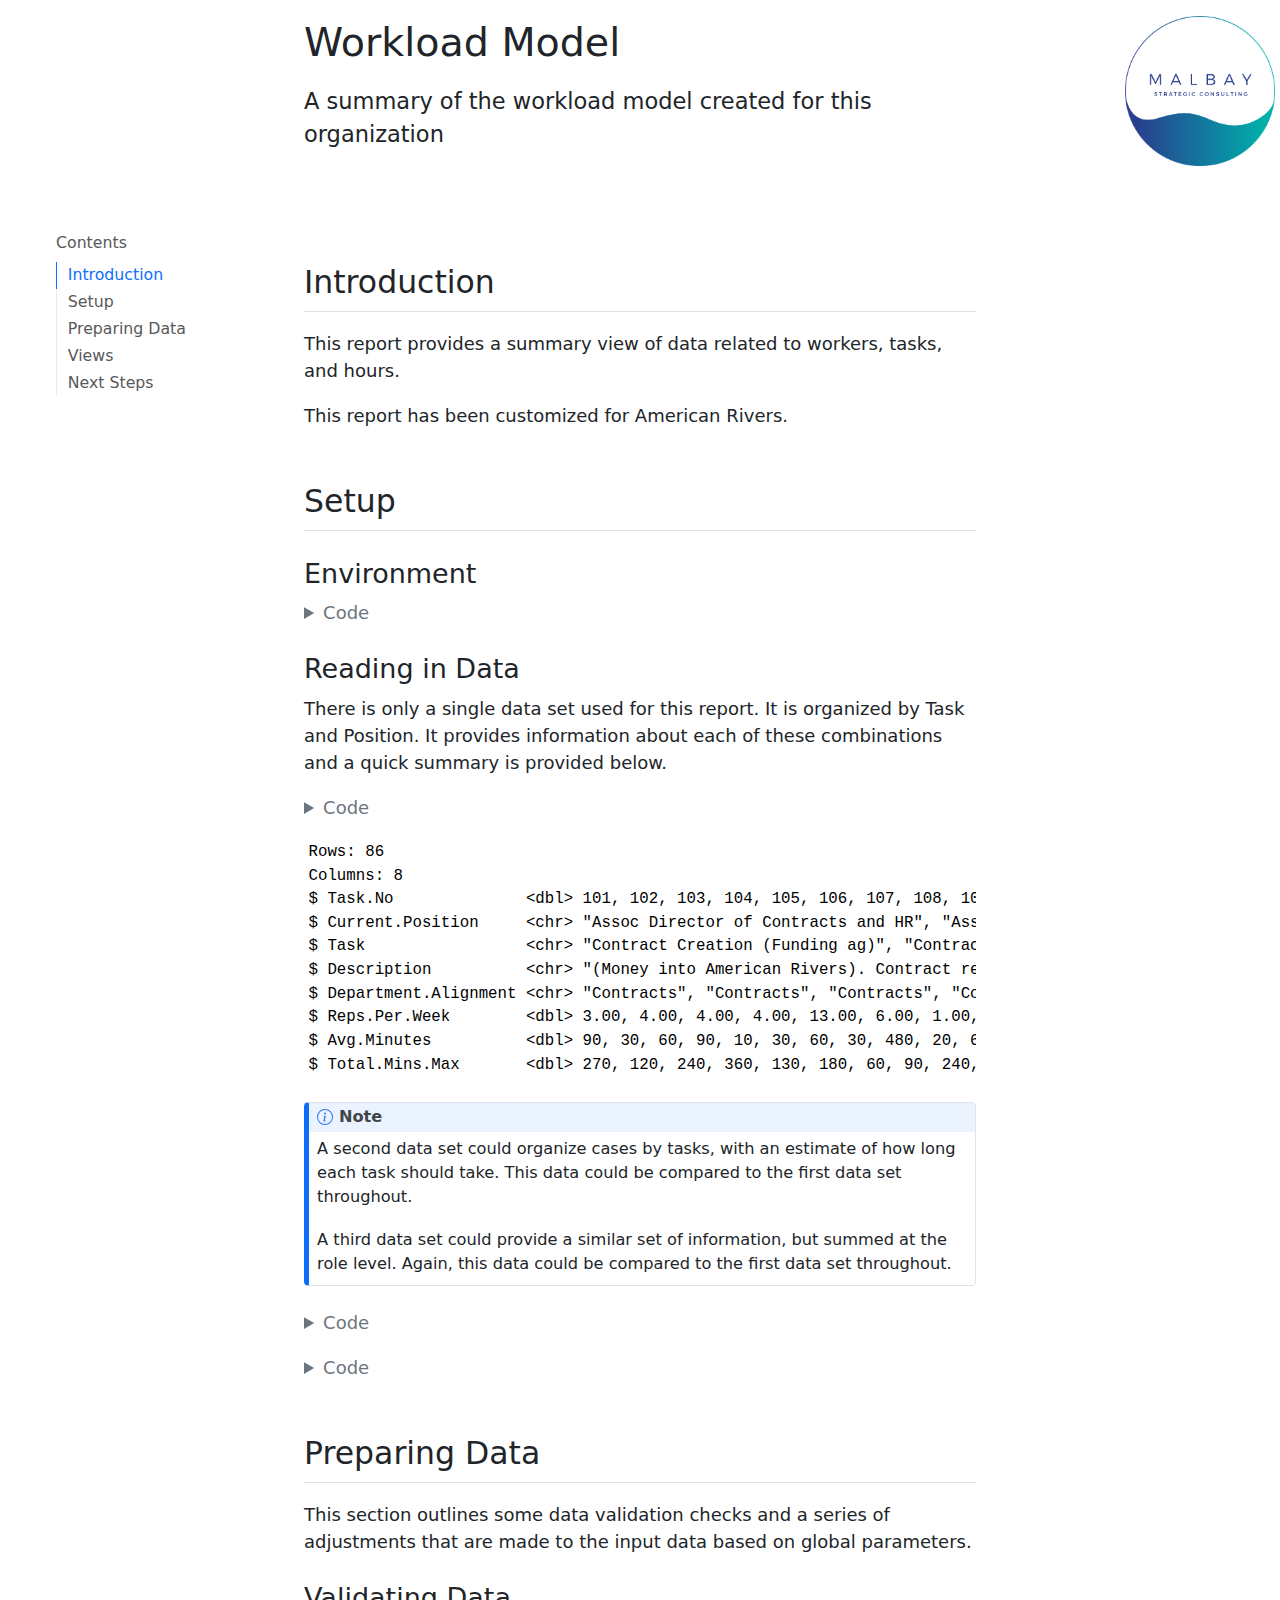
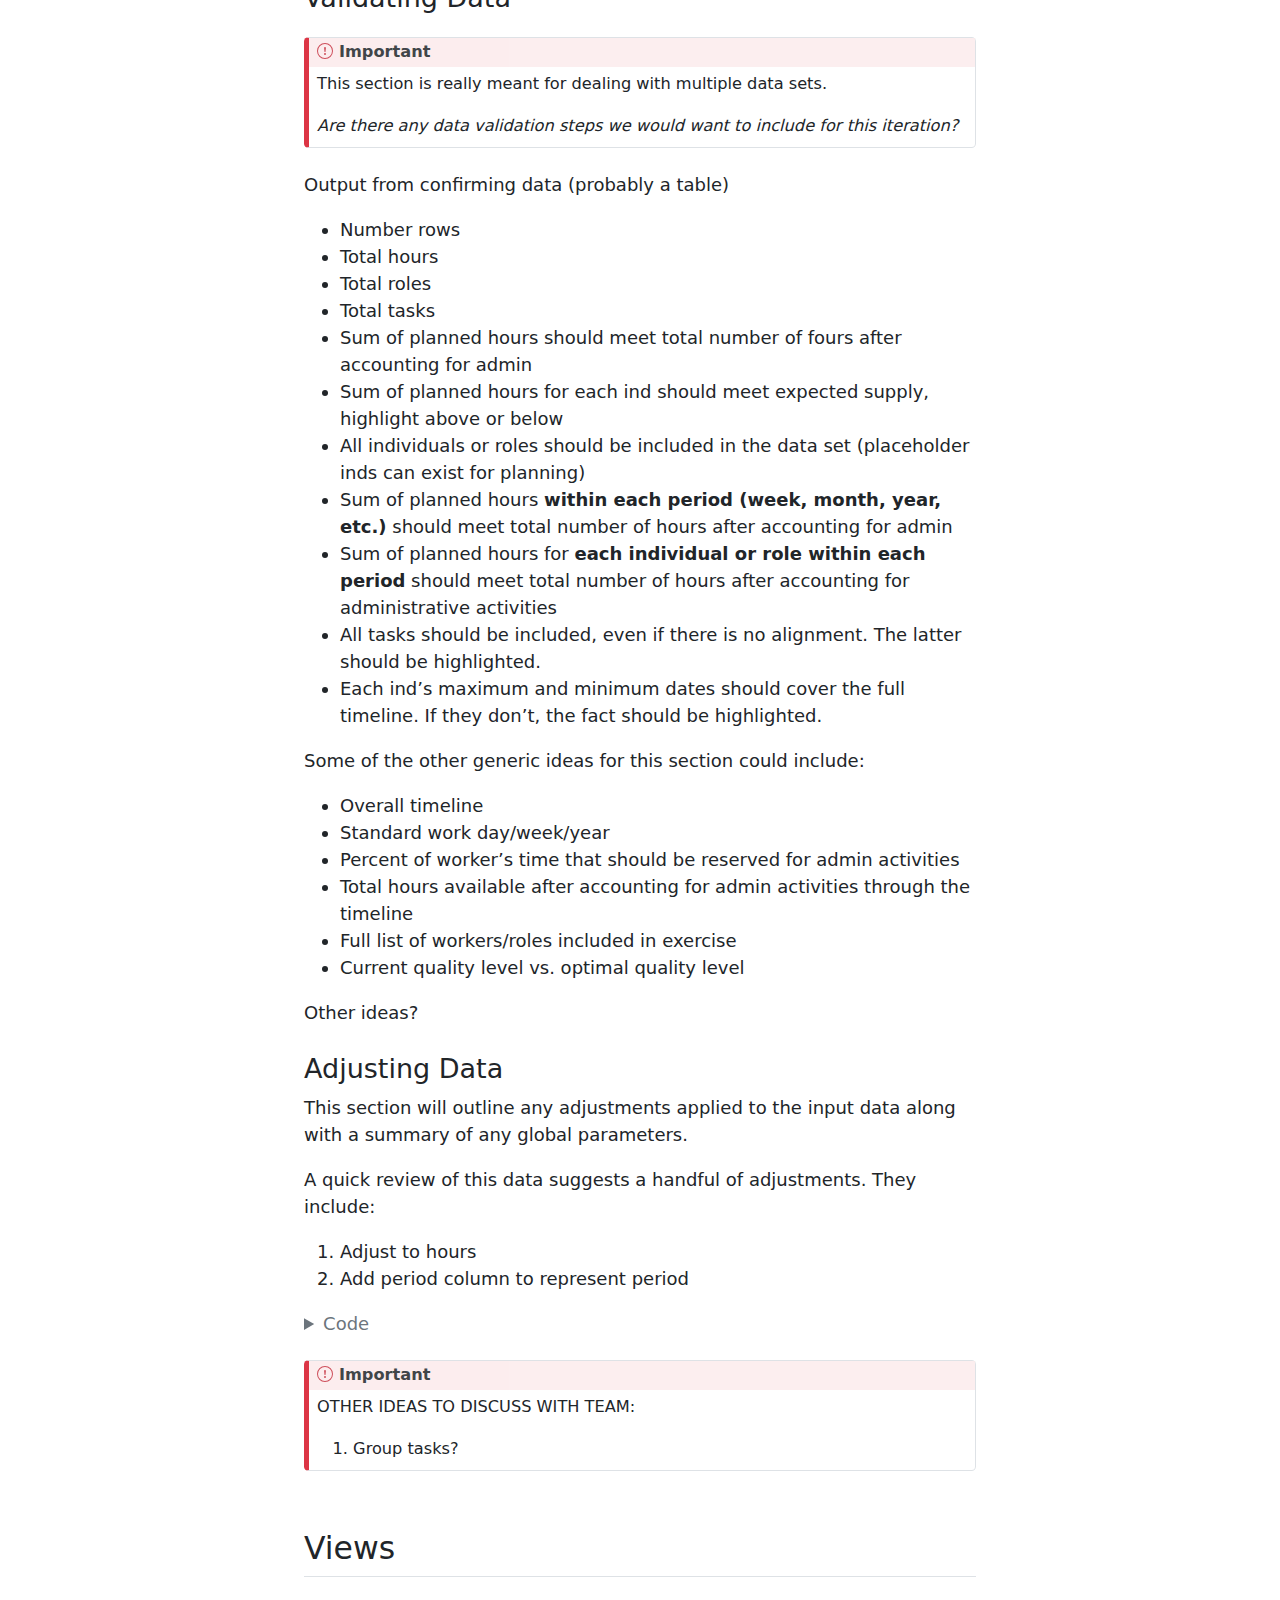
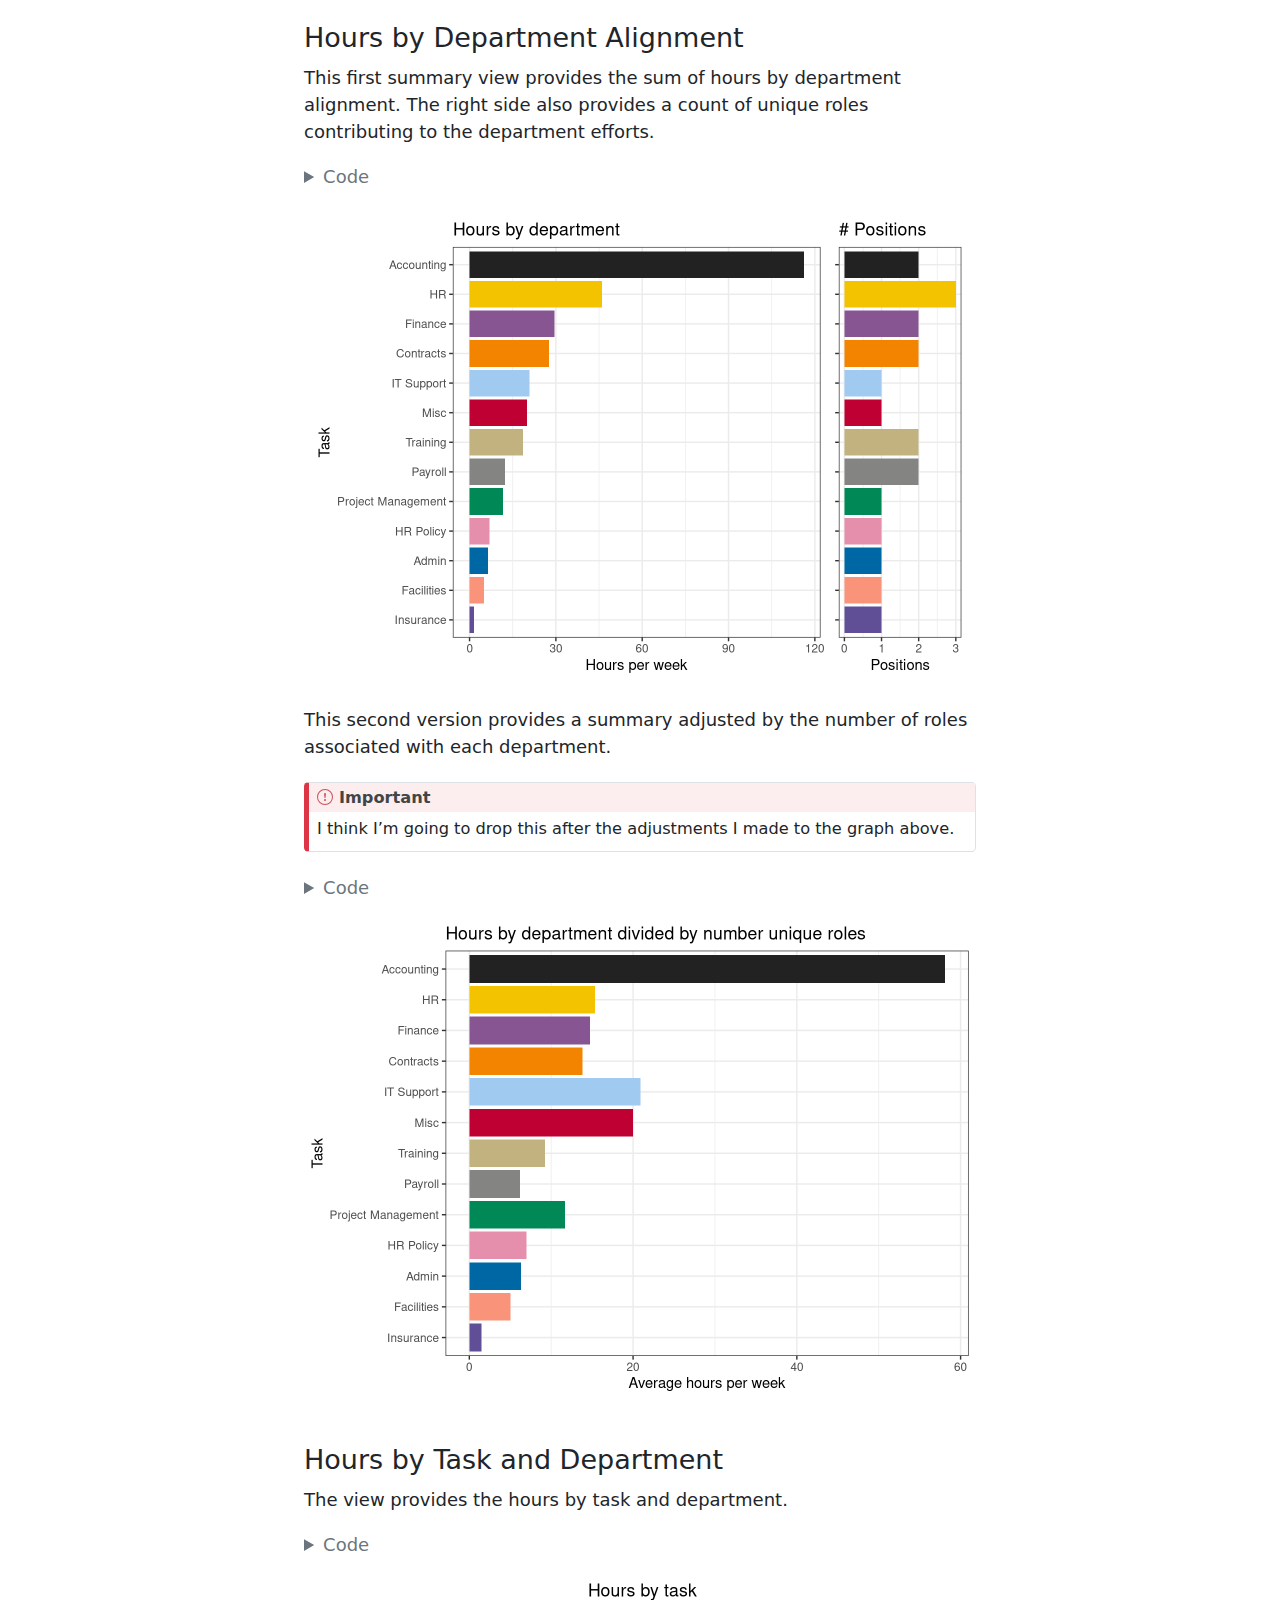
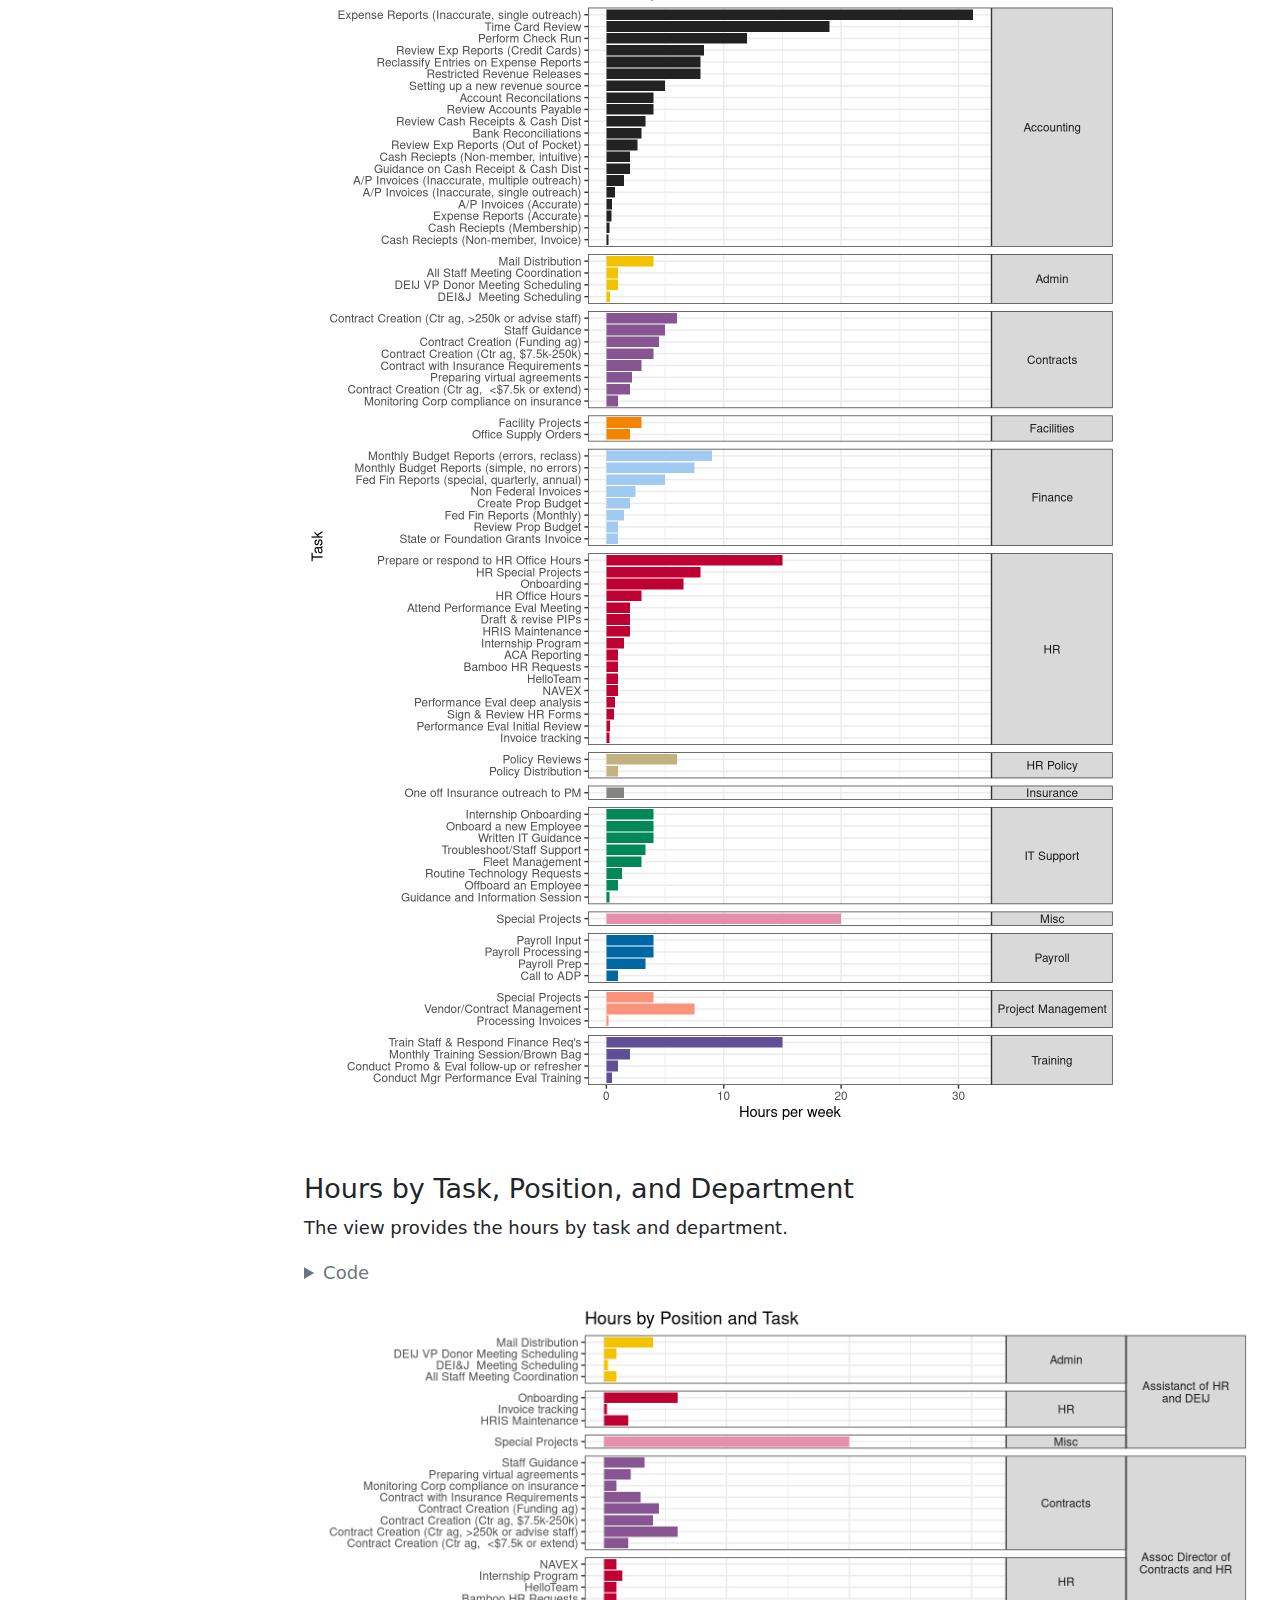
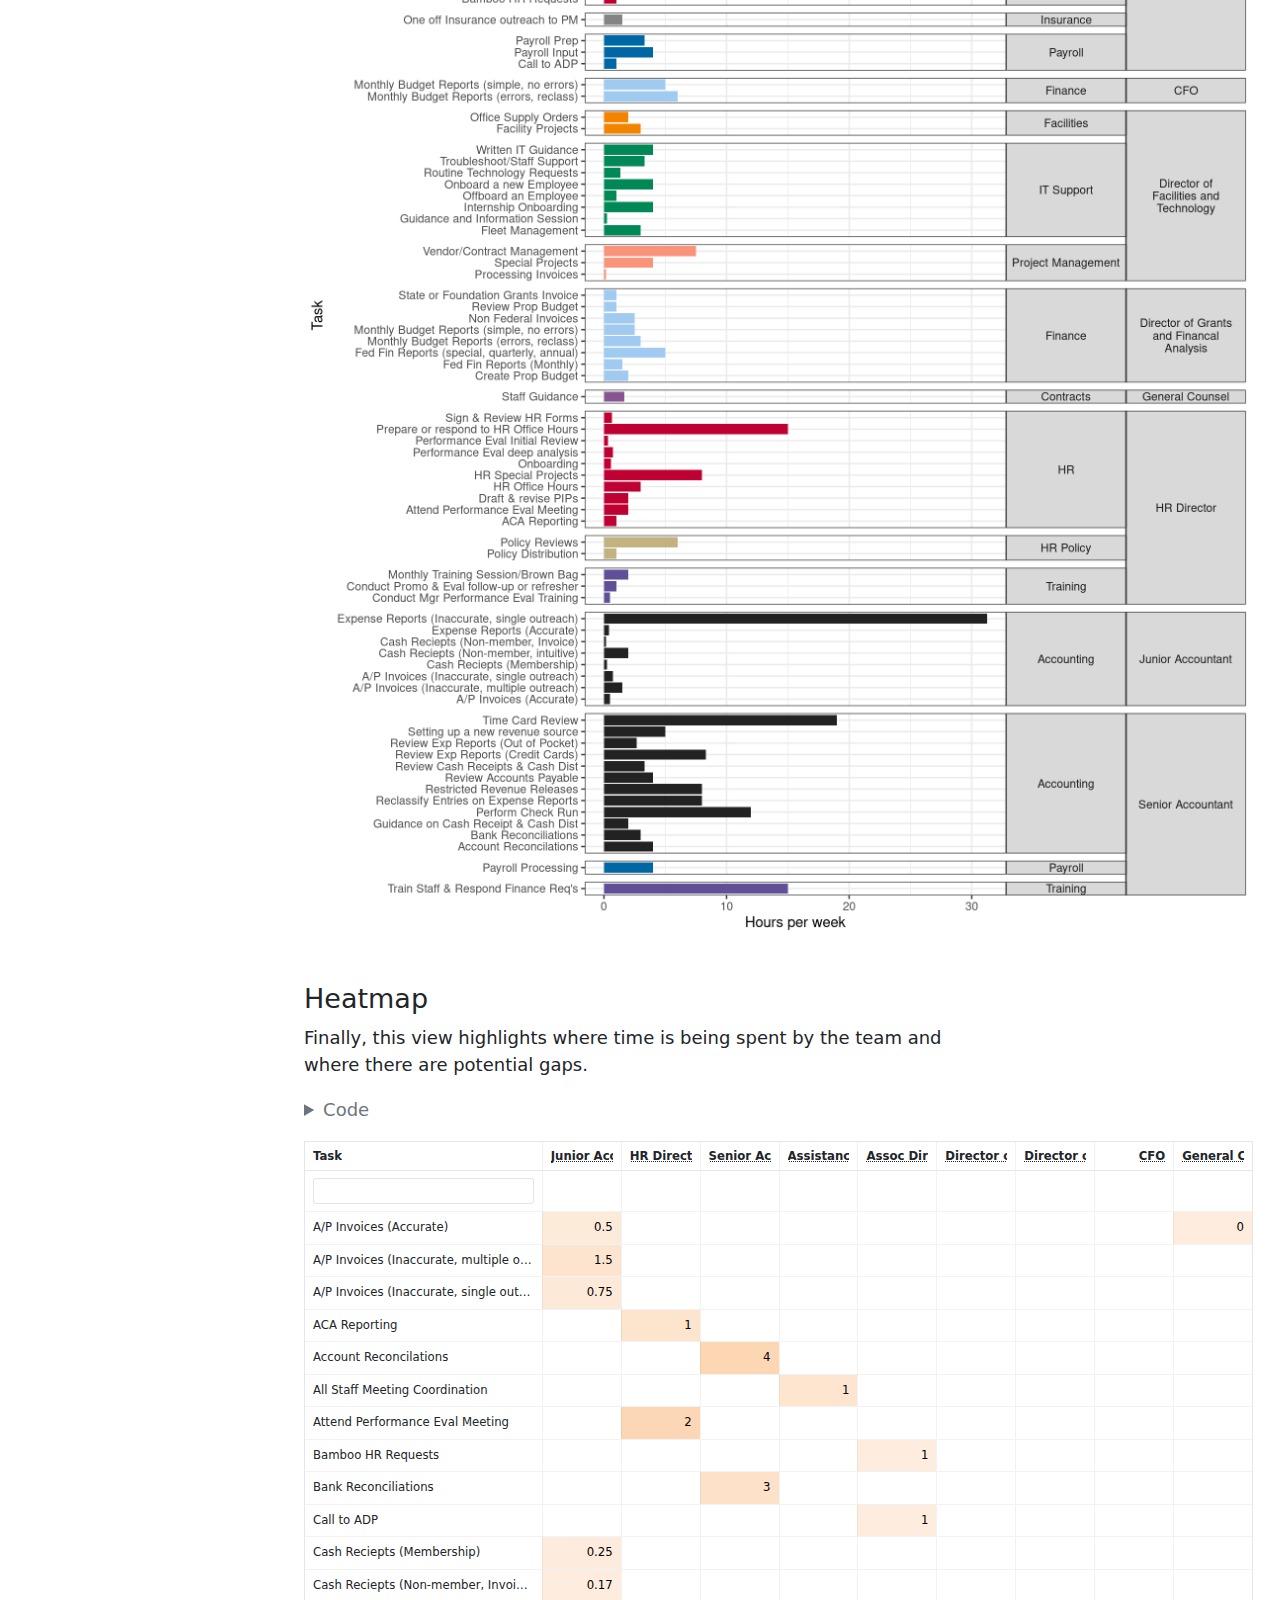
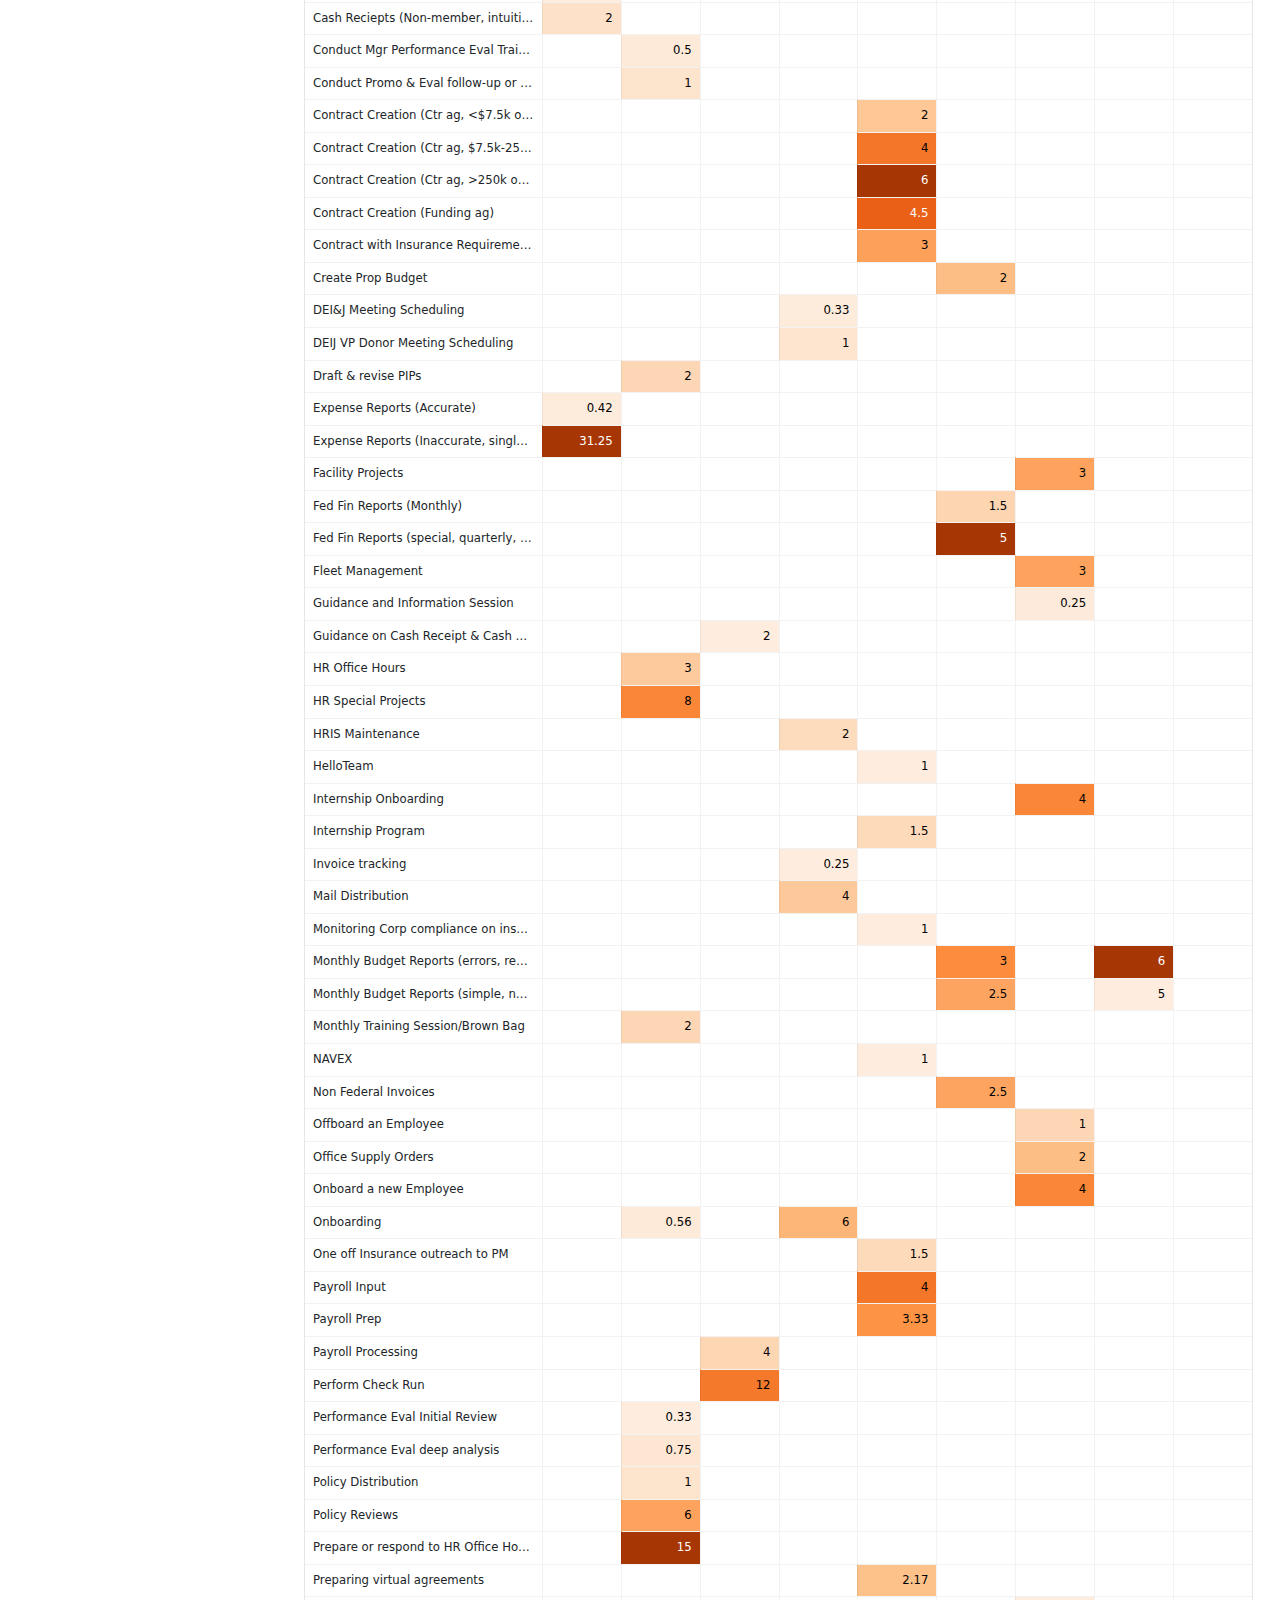
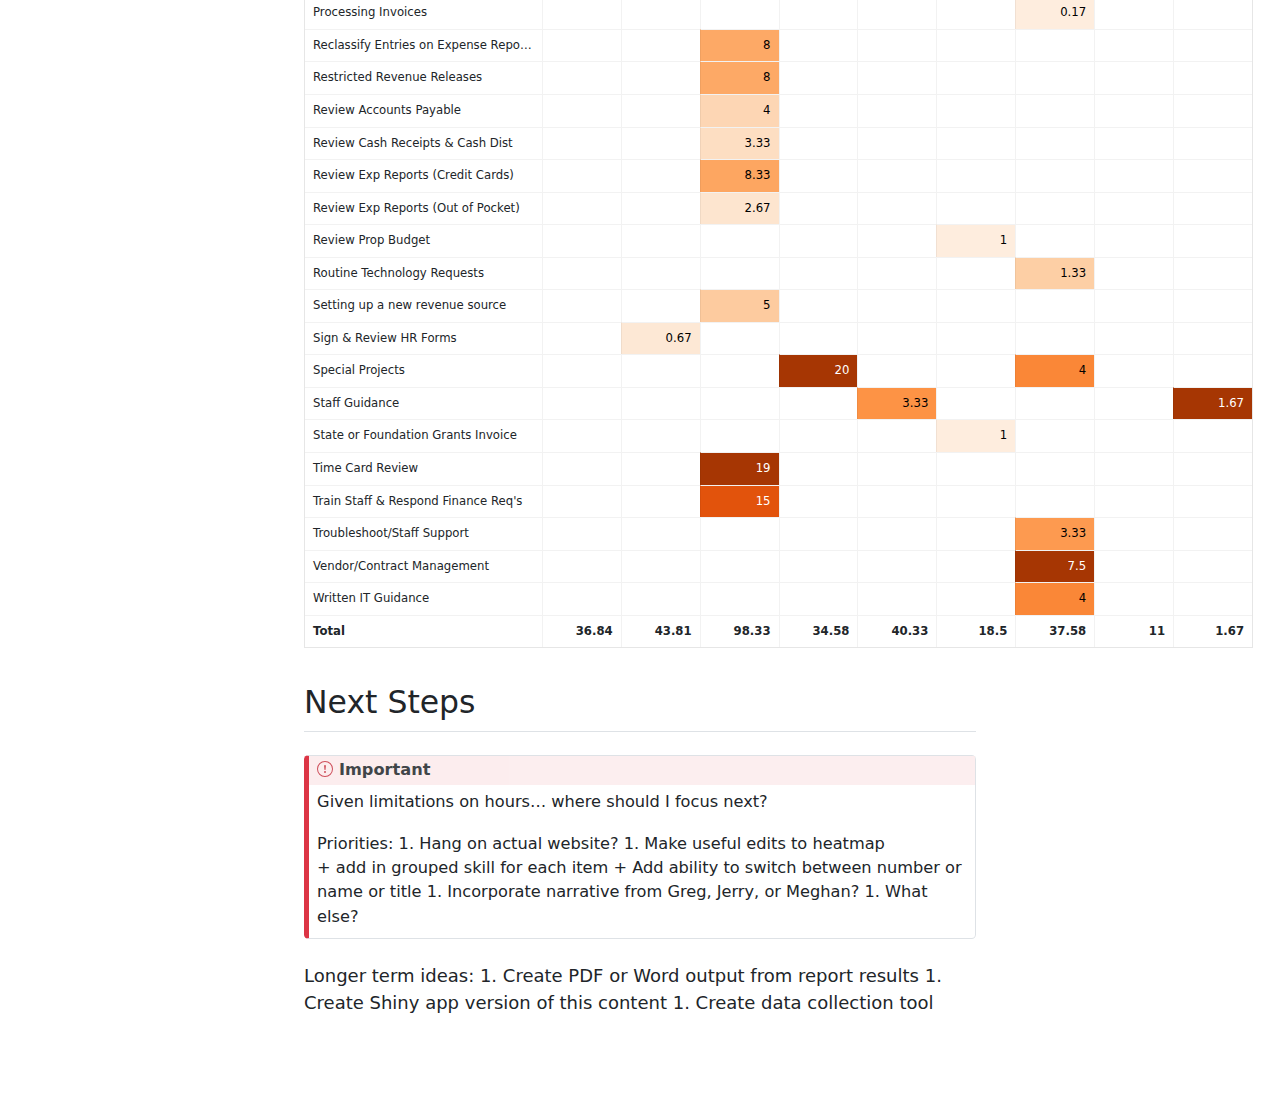
==== commit 6df6d6ea: "cleaning site" ====
--- a/docs/index.html
+++ b/docs/index.html
@@ -653,8 +653,8 @@
 </details>
 <div class="cell-output-display column-screen-inset-right">
 
-<div class="reactable html-widget html-fill-item-overflow-hidden html-fill-item" id="htmlwidget-5a1cce12c7037943f29a" style="width:auto;height:auto;"></div>
-<script type="application/json" data-for="htmlwidget-5a1cce12c7037943f29a">{"x":{"tag":{"name":"Reactable","attribs":{"data":{"Task":["A/P Invoices (Accurate)","A/P Invoices (Inaccurate, multiple outreach)","A/P Invoices (Inaccurate, single outreach)","ACA Reporting","Account Reconcilations","All Staff Meeting Coordination","Attend Performance Eval Meeting","Bamboo HR Requests","Bank Reconciliations","Call to ADP","Cash Reciepts (Membership)","Cash Reciepts (Non-member, Invoice)","Cash Reciepts (Non-member, intuitive)","Conduct Mgr Performance Eval Training","Conduct Promo & Eval follow-up or refresher","Contract Creation (Ctr ag,  <$7.5k or extend)","Contract Creation (Ctr ag, $7.5k-250k)","Contract Creation (Ctr ag, >250k or advise staff)","Contract Creation (Funding ag)","Contract with Insurance Requirements","Create Prop Budget","DEI&J  Meeting Scheduling","DEIJ VP Donor Meeting Scheduling","Draft & revise PIPs","Expense Reports (Accurate)","Expense Reports (Inaccurate, single outreach)","Facility Projects","Fed Fin Reports (Monthly)","Fed Fin Reports (special, quarterly, annual)","Fleet Management","Guidance and Information Session","Guidance on Cash Receipt & Cash Dist","HR Office Hours","HR Special Projects","HRIS Maintenance","HelloTeam","Internship Onboarding","Internship Program","Invoice tracking","Mail Distribution","Monitoring Corp compliance on insurance","Monthly Budget Reports (errors, reclass)","Monthly Budget Reports (simple, no errors)","Monthly Training Session/Brown Bag","NAVEX","Non Federal Invoices","Offboard an Employee","Office Supply Orders","Onboard a new Employee","Onboarding","One off Insurance outreach to PM","Payroll Input","Payroll Prep","Payroll Processing","Perform Check Run","Performance Eval Initial Review","Performance Eval deep analysis","Policy Distribution","Policy Reviews","Prepare or respond to HR Office Hours","Preparing virtual agreements","Processing Invoices","Reclassify Entries on Expense Reports","Restricted Revenue Releases","Review Accounts Payable","Review Cash Receipts & Cash Dist","Review Exp Reports (Credit Cards)","Review Exp Reports (Out of Pocket)","Review Prop Budget","Routine Technology Requests","Setting up a new revenue source","Sign & Review HR Forms","Special Projects","Staff Guidance","State or Foundation Grants Invoice","Time Card Review","Train Staff & Respond Finance Req's","Troubleshoot/Staff Support","Vendor/Contract Management","Written IT Guidance"],"Junior Accountant":[0.5,1.5,0.75,"NA","NA","NA","NA","NA","NA","NA",0.25,0.17,2,"NA","NA","NA","NA","NA","NA","NA","NA","NA","NA","NA",0.42,31.25,"NA","NA","NA","NA","NA","NA","NA","NA","NA","NA","NA","NA","NA","NA","NA","NA","NA","NA","NA","NA","NA","NA","NA","NA","NA","NA","NA","NA","NA","NA","NA","NA","NA","NA","NA","NA","NA","NA","NA","NA","NA","NA","NA","NA","NA","NA","NA","NA","NA","NA","NA","NA","NA","NA"],"HR Director":["NA","NA","NA",1,"NA","NA",2,"NA","NA","NA","NA","NA","NA",0.5,1,"NA","NA","NA","NA","NA","NA","NA","NA",2,"NA","NA","NA","NA","NA","NA","NA","NA",3,8,"NA","NA","NA","NA","NA","NA","NA","NA","NA",2,"NA","NA","NA","NA","NA",0.56,"NA","NA","NA","NA","NA",0.33,0.75,1,6,15,"NA","NA","NA","NA","NA","NA","NA","NA","NA","NA","NA",0.67,"NA","NA","NA","NA","NA","NA","NA","NA"],"Senior Accountant":["NA","NA","NA","NA",4,"NA","NA","NA",3,"NA","NA","NA","NA","NA","NA","NA","NA","NA","NA","NA","NA","NA","NA","NA","NA","NA","NA","NA","NA","NA","NA",2,"NA","NA","NA","NA","NA","NA","NA","NA","NA","NA","NA","NA","NA","NA","NA","NA","NA","NA","NA","NA","NA",4,12,"NA","NA","NA","NA","NA","NA","NA",8,8,4,3.33,8.33,2.67,"NA","NA",5,"NA","NA","NA","NA",19,15,"NA","NA","NA"],"Assistanct of HR and DEIJ":["NA","NA","NA","NA","NA",1,"NA","NA","NA","NA","NA","NA","NA","NA","NA","NA","NA","NA","NA","NA","NA",0.33,1,"NA","NA","NA","NA","NA","NA","NA","NA","NA","NA","NA",2,"NA","NA","NA",0.25,4,"NA","NA","NA","NA","NA","NA","NA","NA","NA",6,"NA","NA","NA","NA","NA","NA","NA","NA","NA","NA","NA","NA","NA","NA","NA","NA","NA","NA","NA","NA","NA","NA",20,"NA","NA","NA","NA","NA","NA","NA"],"Assoc Director of Contracts and HR":["NA","NA","NA","NA","NA","NA","NA",1,"NA",1,"NA","NA","NA","NA","NA",2,4,6,4.5,3,"NA","NA","NA","NA","NA","NA","NA","NA","NA","NA","NA","NA","NA","NA","NA",1,"NA",1.5,"NA","NA",1,"NA","NA","NA",1,"NA","NA","NA","NA","NA",1.5,4,3.33,"NA","NA","NA","NA","NA","NA","NA",2.17,"NA","NA","NA","NA","NA","NA","NA","NA","NA","NA","NA","NA",3.33,"NA","NA","NA","NA","NA","NA"],"Director of Grants and Financal Analysis":["NA","NA","NA","NA","NA","NA","NA","NA","NA","NA","NA","NA","NA","NA","NA","NA","NA","NA","NA","NA",2,"NA","NA","NA","NA","NA","NA",1.5,5,"NA","NA","NA","NA","NA","NA","NA","NA","NA","NA","NA","NA",3,2.5,"NA","NA",2.5,"NA","NA","NA","NA","NA","NA","NA","NA","NA","NA","NA","NA","NA","NA","NA","NA","NA","NA","NA","NA","NA","NA",1,"NA","NA","NA","NA","NA",1,"NA","NA","NA","NA","NA"],"Director of Facilities and Technology":["NA","NA","NA","NA","NA","NA","NA","NA","NA","NA","NA","NA","NA","NA","NA","NA","NA","NA","NA","NA","NA","NA","NA","NA","NA","NA",3,"NA","NA",3,0.25,"NA","NA","NA","NA","NA",4,"NA","NA","NA","NA","NA","NA","NA","NA","NA",1,2,4,"NA","NA","NA","NA","NA","NA","NA","NA","NA","NA","NA","NA",0.17,"NA","NA","NA","NA","NA","NA","NA",1.33,"NA","NA",4,"NA","NA","NA","NA",3.33,7.5,4],"CFO":["NA","NA","NA","NA","NA","NA","NA","NA","NA","NA","NA","NA","NA","NA","NA","NA","NA","NA","NA","NA","NA","NA","NA","NA","NA","NA","NA","NA","NA","NA","NA","NA","NA","NA","NA","NA","NA","NA","NA","NA","NA",6,5,"NA","NA","NA","NA","NA","NA","NA","NA","NA","NA","NA","NA","NA","NA","NA","NA","NA","NA","NA","NA","NA","NA","NA","NA","NA","NA","NA","NA","NA","NA","NA","NA","NA","NA","NA","NA","NA"],"General Counsel":[0,"NA","NA","NA","NA","NA","NA","NA","NA","NA","NA","NA","NA","NA","NA","NA","NA","NA","NA","NA","NA","NA","NA","NA","NA","NA","NA","NA","NA","NA","NA","NA","NA","NA","NA","NA","NA","NA","NA","NA","NA","NA","NA","NA","NA","NA","NA","NA","NA","NA","NA","NA","NA","NA","NA","NA","NA","NA","NA","NA","NA","NA","NA","NA","NA","NA","NA","NA","NA","NA","NA","NA","NA",1.67,"NA","NA","NA","NA","NA","NA"]},"columns":[{"id":"Task","name":"Task","type":"character","footer":"Total","minWidth":150,"style":[[],[],[],[],[],[],[],[],[],[],[],[],[],[],[],[],[],[],[],[],[],[],[],[],[],[],[],[],[],[],[],[],[],[],[],[],[],[],[],[],[],[],[],[],[],[],[],[],[],[],[],[],[],[],[],[],[],[],[],[],[],[],[],[],[],[],[],[],[],[],[],[],[],[],[],[],[],[],[],[]],"footerStyle":{"fontWeight":"bold"},"filterable":true,"sticky":"left"},{"id":"Junior Accountant","name":"Junior Accountant","type":"numeric","footer":"36.84","minWidth":50,"style":[{"background":"#FDEBDAFF","color":"black","fontSize":null,"fontWeight":"normal","transition":"background 1s ease"},{"background":"#FDE4CEFF","color":"black","fontSize":null,"fontWeight":"normal","transition":"background 1s ease"},{"background":"#FDE9D7FF","color":"black","fontSize":null,"fontWeight":"normal","transition":"background 1s ease"},{"background":[],"color":null,"fontSize":null,"fontWeight":"normal","transition":"background 1s ease"},{"background":[],"color":null,"fontSize":null,"fontWeight":"normal","transition":"background 1s ease"},{"background":[],"color":null,"fontSize":null,"fontWeight":"normal","transition":"background 1s ease"},{"background":[],"color":null,"fontSize":null,"fontWeight":"normal","transition":"background 1s ease"},{"background":[],"color":null,"fontSize":null,"fontWeight":"normal","transition":"background 1s ease"},{"background":[],"color":null,"fontSize":null,"fontWeight":"normal","transition":"background 1s ease"},{"background":[],"color":null,"fontSize":null,"fontWeight":"normal","transition":"background 1s ease"},{"background":"#FDECDDFF","color":"black","fontSize":null,"fontWeight":"normal","transition":"background 1s ease"},{"background":"#FEEDDEFF","color":"black","fontSize":null,"fontWeight":"normal","transition":"background 1s ease"},{"background":"#FDE1C9FF","color":"black","fontSize":null,"fontWeight":"normal","transition":"background 1s ease"},{"background":[],"color":null,"fontSize":null,"fontWeight":"normal","transition":"background 1s ease"},{"background":[],"color":null,"fontSize":null,"fontWeight":"normal","transition":"background 1s ease"},{"background":[],"color":null,"fontSize":null,"fontWeight":"normal","transition":"background 1s ease"},{"background":[],"color":null,"fontSize":null,"fontWeight":"normal","transition":"background 1s ease"},{"background":[],"color":null,"fontSize":null,"fontWeight":"normal","transition":"background 1s ease"},{"background":[],"color":null,"fontSize":null,"fontWeight":"normal","transition":"background 1s ease"},{"background":[],"color":null,"fontSize":null,"fontWeight":"normal","transition":"background 1s ease"},{"background":[],"color":null,"fontSize":null,"fontWeight":"normal","transition":"background 1s ease"},{"background":[],"color":null,"fontSize":null,"fontWeight":"normal","transition":"background 1s ease"},{"background":[],"color":null,"fontSize":null,"fontWeight":"normal","transition":"background 1s ease"},{"background":[],"color":null,"fontSize":null,"fontWeight":"normal","transition":"background 1s ease"},{"background":"#FDEBDBFF","color":"black","fontSize":null,"fontWeight":"normal","transition":"background 1s ease"},{"background":"#A63603FF","color":"white","fontSize":null,"fontWeight":"normal","transition":"background 1s ease"},{"background":[],"color":null,"fontSize":null,"fontWeight":"normal","transition":"background 1s ease"},{"background":[],"color":null,"fontSize":null,"fontWeight":"normal","transition":"background 1s ease"},{"background":[],"color":null,"fontSize":null,"fontWeight":"normal","transition":"background 1s ease"},{"background":[],"color":null,"fontSize":null,"fontWeight":"normal","transition":"background 1s ease"},{"background":[],"color":null,"fontSize":null,"fontWeight":"normal","transition":"background 1s ease"},{"background":[],"color":null,"fontSize":null,"fontWeight":"normal","transition":"background 1s ease"},{"background":[],"color":null,"fontSize":null,"fontWeight":"normal","transition":"background 1s ease"},{"background":[],"color":null,"fontSize":null,"fontWeight":"normal","transition":"background 1s ease"},{"background":[],"color":null,"fontSize":null,"fontWeight":"normal","transition":"background 1s ease"},{"background":[],"color":null,"fontSize":null,"fontWeight":"normal","transition":"background 1s ease"},{"background":[],"color":null,"fontSize":null,"fontWeight":"normal","transition":"background 1s ease"},{"background":[],"color":null,"fontSize":null,"fontWeight":"normal","transition":"background 1s ease"},{"background":[],"color":null,"fontSize":null,"fontWeight":"normal","transition":"background 1s ease"},{"background":[],"color":null,"fontSize":null,"fontWeight":"normal","transition":"background 1s ease"},{"background":[],"color":null,"fontSize":null,"fontWeight":"normal","transition":"background 1s ease"},{"background":[],"color":null,"fontSize":null,"fontWeight":"normal","transition":"background 1s ease"},{"background":[],"color":null,"fontSize":null,"fontWeight":"normal","transition":"background 1s ease"},{"background":[],"color":null,"fontSize":null,"fontWeight":"normal","transition":"background 1s ease"},{"background":[],"color":null,"fontSize":null,"fontWeight":"normal","transition":"background 1s ease"},{"background":[],"color":null,"fontSize":null,"fontWeight":"normal","transition":"background 1s ease"},{"background":[],"color":null,"fontSize":null,"fontWeight":"normal","transition":"background 1s ease"},{"background":[],"color":null,"fontSize":null,"fontWeight":"normal","transition":"background 1s ease"},{"background":[],"color":null,"fontSize":null,"fontWeight":"normal","transition":"background 1s ease"},{"background":[],"color":null,"fontSize":null,"fontWeight":"normal","transition":"background 1s ease"},{"background":[],"color":null,"fontSize":null,"fontWeight":"normal","transition":"background 1s ease"},{"background":[],"color":null,"fontSize":null,"fontWeight":"normal","transition":"background 1s ease"},{"background":[],"color":null,"fontSize":null,"fontWeight":"normal","transition":"background 1s ease"},{"background":[],"color":null,"fontSize":null,"fontWeight":"normal","transition":"background 1s ease"},{"background":[],"color":null,"fontSize":null,"fontWeight":"normal","transition":"background 1s ease"},{"background":[],"color":null,"fontSize":null,"fontWeight":"normal","transition":"background 1s ease"},{"background":[],"color":null,"fontSize":null,"fontWeight":"normal","transition":"background 1s ease"},{"background":[],"color":null,"fontSize":null,"fontWeight":"normal","transition":"background 1s ease"},{"background":[],"color":null,"fontSize":null,"fontWeight":"normal","transition":"background 1s ease"},{"background":[],"color":null,"fontSize":null,"fontWeight":"normal","transition":"background 1s ease"},{"background":[],"color":null,"fontSize":null,"fontWeight":"normal","transition":"background 1s ease"},{"background":[],"color":null,"fontSize":null,"fontWeight":"normal","transition":"background 1s ease"},{"background":[],"color":null,"fontSize":null,"fontWeight":"normal","transition":"background 1s ease"},{"background":[],"color":null,"fontSize":null,"fontWeight":"normal","transition":"background 1s ease"},{"background":[],"color":null,"fontSize":null,"fontWeight":"normal","transition":"background 1s ease"},{"background":[],"color":null,"fontSize":null,"fontWeight":"normal","transition":"background 1s ease"},{"background":[],"color":null,"fontSize":null,"fontWeight":"normal","transition":"background 1s ease"},{"background":[],"color":null,"fontSize":null,"fontWeight":"normal","transition":"background 1s ease"},{"background":[],"color":null,"fontSize":null,"fontWeight":"normal","transition":"background 1s ease"},{"background":[],"color":null,"fontSize":null,"fontWeight":"normal","transition":"background 1s ease"},{"background":[],"color":null,"fontSize":null,"fontWeight":"normal","transition":"background 1s ease"},{"background":[],"color":null,"fontSize":null,"fontWeight":"normal","transition":"background 1s ease"},{"background":[],"color":null,"fontSize":null,"fontWeight":"normal","transition":"background 1s ease"},{"background":[],"color":null,"fontSize":null,"fontWeight":"normal","transition":"background 1s ease"},{"background":[],"color":null,"fontSize":null,"fontWeight":"normal","transition":"background 1s ease"},{"background":[],"color":null,"fontSize":null,"fontWeight":"normal","transition":"background 1s ease"},{"background":[],"color":null,"fontSize":null,"fontWeight":"normal","transition":"background 1s ease"},{"background":[],"color":null,"fontSize":null,"fontWeight":"normal","transition":"background 1s ease"},{"background":[],"color":null,"fontSize":null,"fontWeight":"normal","transition":"background 1s ease"},{"background":[],"color":null,"fontSize":null,"fontWeight":"normal","transition":"background 1s ease"}],"footerStyle":{"fontWeight":"bold"},"header":{"name":"div","attribs":{"style":{"text-decoration":"underline","text-decoration-style":"dotted","cursor":"help"}},"children":[{"name":"WidgetContainer","attribs":{"key":"fdda4abad5700b1064a1cefec4aab2ee"},"children":[{"name":"Fragment","attribs":[],"children":[{"name":"span","attribs":{"id":"htmlwidget-aab090aef6d462229b4c","width":"100%","height":"338px","className":"tippy html-widget html-fill-item-overflow-hidden html-fill-item"},"children":[]},{"name":"script","attribs":{"type":"application/json","data-for":"htmlwidget-aab090aef6d462229b4c"},"children":["{\"x\":{\"opts\":{\"content\":\"Junior Accountant\"},\"text\":\"Junior Accountant\"},\"evals\":[],\"jsHooks\":[]}"]}]}]}]}},{"id":"HR Director","name":"HR Director","type":"numeric","footer":"43.81","minWidth":50,"style":[{"background":[],"color":null,"fontSize":null,"fontWeight":"normal","transition":"background 1s ease"},{"background":[],"color":null,"fontSize":null,"fontWeight":"normal","transition":"background 1s ease"},{"background":[],"color":null,"fontSize":null,"fontWeight":"normal","transition":"background 1s ease"},{"background":"#FDE4CDFF","color":"black","fontSize":null,"fontWeight":"normal","transition":"background 1s ease"},{"background":[],"color":null,"fontSize":null,"fontWeight":"normal","transition":"background 1s ease"},{"background":[],"color":null,"fontSize":null,"fontWeight":"normal","transition":"background 1s ease"},{"background":"#FDD7B5FF","color":"black","fontSize":null,"fontWeight":"normal","transition":"background 1s ease"},{"background":[],"color":null,"fontSize":null,"fontWeight":"normal","transition":"background 1s ease"},{"background":[],"color":null,"fontSize":null,"fontWeight":"normal","transition":"background 1s ease"},{"background":[],"color":null,"fontSize":null,"fontWeight":"normal","transition":"background 1s ease"},{"background":[],"color":null,"fontSize":null,"fontWeight":"normal","transition":"background 1s ease"},{"background":[],"color":null,"fontSize":null,"fontWeight":"normal","transition":"background 1s ease"},{"background":[],"color":null,"fontSize":null,"fontWeight":"normal","transition":"background 1s ease"},{"background":"#FDEAD9FF","color":"black","fontSize":null,"fontWeight":"normal","transition":"background 1s ease"},{"background":"#FDE4CDFF","color":"black","fontSize":null,"fontWeight":"normal","transition":"background 1s ease"},{"background":[],"color":null,"fontSize":null,"fontWeight":"normal","transition":"background 1s ease"},{"background":[],"color":null,"fontSize":null,"fontWeight":"normal","transition":"background 1s ease"},{"background":[],"color":null,"fontSize":null,"fontWeight":"normal","transition":"background 1s ease"},{"background":[],"color":null,"fontSize":null,"fontWeight":"normal","transition":"background 1s ease"},{"background":[],"color":null,"fontSize":null,"fontWeight":"normal","transition":"background 1s ease"},{"background":[],"color":null,"fontSize":null,"fontWeight":"normal","transition":"background 1s ease"},{"background":[],"color":null,"fontSize":null,"fontWeight":"normal","transition":"background 1s ease"},{"background":[],"color":null,"fontSize":null,"fontWeight":"normal","transition":"background 1s ease"},{"background":"#FDD7B5FF","color":"black","fontSize":null,"fontWeight":"normal","transition":"background 1s ease"},{"background":[],"color":null,"fontSize":null,"fontWeight":"normal","transition":"background 1s ease"},{"background":[],"color":null,"fontSize":null,"fontWeight":"normal","transition":"background 1s ease"},{"background":[],"color":null,"fontSize":null,"fontWeight":"normal","transition":"background 1s ease"},{"background":[],"color":null,"fontSize":null,"fontWeight":"normal","transition":"background 1s ease"},{"background":[],"color":null,"fontSize":null,"fontWeight":"normal","transition":"background 1s ease"},{"background":[],"color":null,"fontSize":null,"fontWeight":"normal","transition":"background 1s ease"},{"background":[],"color":null,"fontSize":null,"fontWeight":"normal","transition":"background 1s ease"},{"background":[],"color":null,"fontSize":null,"fontWeight":"normal","transition":"background 1s ease"},{"background":"#FDCA9DFF","color":"black","fontSize":null,"fontWeight":"normal","transition":"background 1s ease"},{"background":"#FA8737FF","color":"black","fontSize":null,"fontWeight":"normal","transition":"background 1s ease"},{"background":[],"color":null,"fontSize":null,"fontWeight":"normal","transition":"background 1s ease"},{"background":[],"color":null,"fontSize":null,"fontWeight":"normal","transition":"background 1s ease"},{"background":[],"color":null,"fontSize":null,"fontWeight":"normal","transition":"background 1s ease"},{"background":[],"color":null,"fontSize":null,"fontWeight":"normal","transition":"background 1s ease"},{"background":[],"color":null,"fontSize":null,"fontWeight":"normal","transition":"background 1s ease"},{"background":[],"color":null,"fontSize":null,"fontWeight":"normal","transition":"background 1s ease"},{"background":[],"color":null,"fontSize":null,"fontWeight":"normal","transition":"background 1s ease"},{"background":[],"color":null,"fontSize":null,"fontWeight":"normal","transition":"background 1s ease"},{"background":[],"color":null,"fontSize":null,"fontWeight":"normal","transition":"background 1s ease"},{"background":"#FDD7B5FF","color":"black","fontSize":null,"fontWeight":"normal","transition":"background 1s ease"},{"background":[],"color":null,"fontSize":null,"fontWeight":"normal","transition":"background 1s ease"},{"background":[],"color":null,"fontSize":null,"fontWeight":"normal","transition":"background 1s ease"},{"background":[],"color":null,"fontSize":null,"fontWeight":"normal","transition":"background 1s ease"},{"background":[],"color":null,"fontSize":null,"fontWeight":"normal","transition":"background 1s ease"},{"background":[],"color":null,"fontSize":null,"fontWeight":"normal","transition":"background 1s ease"},{"background":"#FDEAD8FF","color":"black","fontSize":null,"fontWeight":"normal","transition":"background 1s ease"},{"background":[],"color":null,"fontSize":null,"fontWeight":"normal","transition":"background 1s ease"},{"background":[],"color":null,"fontSize":null,"fontWeight":"normal","transition":"background 1s ease"},{"background":[],"color":null,"fontSize":null,"fontWeight":"normal","transition":"background 1s ease"},{"background":[],"color":null,"fontSize":null,"fontWeight":"normal","transition":"background 1s ease"},{"background":[],"color":null,"fontSize":null,"fontWeight":"normal","transition":"background 1s ease"},{"background":"#FEEDDEFF","color":"black","fontSize":null,"fontWeight":"normal","transition":"background 1s ease"},{"background":"#FDE7D3FF","color":"black","fontSize":null,"fontWeight":"normal","transition":"background 1s ease"},{"background":"#FDE4CDFF","color":"black","fontSize":null,"fontWeight":"normal","transition":"background 1s ease"},{"background":"#FDA35DFF","color":"black","fontSize":null,"fontWeight":"normal","transition":"background 1s ease"},{"background":"#A63603FF","color":"white","fontSize":null,"fontWeight":"normal","transition":"background 1s ease"},{"background":[],"color":null,"fontSize":null,"fontWeight":"normal","transition":"background 1s ease"},{"background":[],"color":null,"fontSize":null,"fontWeight":"normal","transition":"background 1s ease"},{"background":[],"color":null,"fontSize":null,"fontWeight":"normal","transition":"background 1s ease"},{"background":[],"color":null,"fontSize":null,"fontWeight":"normal","transition":"background 1s ease"},{"background":[],"color":null,"fontSize":null,"fontWeight":"normal","transition":"background 1s ease"},{"background":[],"color":null,"fontSize":null,"fontWeight":"normal","transition":"background 1s ease"},{"background":[],"color":null,"fontSize":null,"fontWeight":"normal","transition":"background 1s ease"},{"background":[],"color":null,"fontSize":null,"fontWeight":"normal","transition":"background 1s ease"},{"background":[],"color":null,"fontSize":null,"fontWeight":"normal","transition":"background 1s ease"},{"background":[],"color":null,"fontSize":null,"fontWeight":"normal","transition":"background 1s ease"},{"background":[],"color":null,"fontSize":null,"fontWeight":"normal","transition":"background 1s ease"},{"background":"#FDE8D5FF","color":"black","fontSize":null,"fontWeight":"normal","transition":"background 1s ease"},{"background":[],"color":null,"fontSize":null,"fontWeight":"normal","transition":"background 1s ease"},{"background":[],"color":null,"fontSize":null,"fontWeight":"normal","transition":"background 1s ease"},{"background":[],"color":null,"fontSize":null,"fontWeight":"normal","transition":"background 1s ease"},{"background":[],"color":null,"fontSize":null,"fontWeight":"normal","transition":"background 1s ease"},{"background":[],"color":null,"fontSize":null,"fontWeight":"normal","transition":"background 1s ease"},{"background":[],"color":null,"fontSize":null,"fontWeight":"normal","transition":"background 1s ease"},{"background":[],"color":null,"fontSize":null,"fontWeight":"normal","transition":"background 1s ease"},{"background":[],"color":null,"fontSize":null,"fontWeight":"normal","transition":"background 1s ease"}],"footerStyle":{"fontWeight":"bold"},"header":{"name":"div","attribs":{"style":{"text-decoration":"underline","text-decoration-style":"dotted","cursor":"help"}},"children":[{"name":"WidgetContainer","attribs":{"key":"488ef7994a69e8df127837b1b7313415"},"children":[{"name":"Fragment","attribs":[],"children":[{"name":"span","attribs":{"id":"htmlwidget-39cd9ff6cedc2085a9a5","width":"100%","height":"338px","className":"tippy html-widget html-fill-item-overflow-hidden html-fill-item"},"children":[]},{"name":"script","attribs":{"type":"application/json","data-for":"htmlwidget-39cd9ff6cedc2085a9a5"},"children":["{\"x\":{\"opts\":{\"content\":\"HR Director\"},\"text\":\"HR Director\"},\"evals\":[],\"jsHooks\":[]}"]}]}]}]}},{"id":"Senior Accountant","name":"Senior Accountant","type":"numeric","footer":"98.33","minWidth":50,"style":[{"background":[],"color":null,"fontSize":null,"fontWeight":"normal","transition":"background 1s ease"},{"background":[],"color":null,"fontSize":null,"fontWeight":"normal","transition":"background 1s ease"},{"background":[],"color":null,"fontSize":null,"fontWeight":"normal","transition":"background 1s ease"},{"background":[],"color":null,"fontSize":null,"fontWeight":"normal","transition":"background 1s ease"},{"background":"#FDD6B4FF","color":"black","fontSize":null,"fontWeight":"normal","transition":"background 1s ease"},{"background":[],"color":null,"fontSize":null,"fontWeight":"normal","transition":"background 1s ease"},{"background":[],"color":null,"fontSize":null,"fontWeight":"normal","transition":"background 1s ease"},{"background":[],"color":null,"fontSize":null,"fontWeight":"normal","transition":"background 1s ease"},{"background":"#FDE1C9FF","color":"black","fontSize":null,"fontWeight":"normal","transition":"background 1s ease"},{"background":[],"color":null,"fontSize":null,"fontWeight":"normal","transition":"background 1s ease"},{"background":[],"color":null,"fontSize":null,"fontWeight":"normal","transition":"background 1s ease"},{"background":[],"color":null,"fontSize":null,"fontWeight":"normal","transition":"background 1s ease"},{"background":[],"color":null,"fontSize":null,"fontWeight":"normal","transition":"background 1s ease"},{"background":[],"color":null,"fontSize":null,"fontWeight":"normal","transition":"background 1s ease"},{"background":[],"color":null,"fontSize":null,"fontWeight":"normal","transition":"background 1s ease"},{"background":[],"color":null,"fontSize":null,"fontWeight":"normal","transition":"background 1s ease"},{"background":[],"color":null,"fontSize":null,"fontWeight":"normal","transition":"background 1s ease"},{"background":[],"color":null,"fontSize":null,"fontWeight":"normal","transition":"background 1s ease"},{"background":[],"color":null,"fontSize":null,"fontWeight":"normal","transition":"background 1s ease"},{"background":[],"color":null,"fontSize":null,"fontWeight":"normal","transition":"background 1s ease"},{"background":[],"color":null,"fontSize":null,"fontWeight":"normal","transition":"background 1s ease"},{"background":[],"color":null,"fontSize":null,"fontWeight":"normal","transition":"background 1s ease"},{"background":[],"color":null,"fontSize":null,"fontWeight":"normal","transition":"background 1s ease"},{"background":[],"color":null,"fontSize":null,"fontWeight":"normal","transition":"background 1s ease"},{"background":[],"color":null,"fontSize":null,"fontWeight":"normal","transition":"background 1s ease"},{"background":[],"color":null,"fontSize":null,"fontWeight":"normal","transition":"background 1s ease"},{"background":[],"color":null,"fontSize":null,"fontWeight":"normal","transition":"background 1s ease"},{"background":[],"color":null,"fontSize":null,"fontWeight":"normal","transition":"background 1s ease"},{"background":[],"color":null,"fontSize":null,"fontWeight":"normal","transition":"background 1s ease"},{"background":[],"color":null,"fontSize":null,"fontWeight":"normal","transition":"background 1s ease"},{"background":[],"color":null,"fontSize":null,"fontWeight":"normal","transition":"background 1s ease"},{"background":"#FEEDDEFF","color":"black","fontSize":null,"fontWeight":"normal","transition":"background 1s ease"},{"background":[],"color":null,"fontSize":null,"fontWeight":"normal","transition":"background 1s ease"},{"background":[],"color":null,"fontSize":null,"fontWeight":"normal","transition":"background 1s ease"},{"background":[],"color":null,"fontSize":null,"fontWeight":"normal","transition":"background 1s ease"},{"background":[],"color":null,"fontSize":null,"fontWeight":"normal","transition":"background 1s ease"},{"background":[],"color":null,"fontSize":null,"fontWeight":"normal","transition":"background 1s ease"},{"background":[],"color":null,"fontSize":null,"fontWeight":"normal","transition":"background 1s ease"},{"background":[],"color":null,"fontSize":null,"fontWeight":"normal","transition":"background 1s ease"},{"background":[],"color":null,"fontSize":null,"fontWeight":"normal","transition":"background 1s ease"},{"background":[],"color":null,"fontSize":null,"fontWeight":"normal","transition":"background 1s ease"},{"background":[],"color":null,"fontSize":null,"fontWeight":"normal","transition":"background 1s ease"},{"background":[],"color":null,"fontSize":null,"fontWeight":"normal","transition":"background 1s ease"},{"background":[],"color":null,"fontSize":null,"fontWeight":"normal","transition":"background 1s ease"},{"background":[],"color":null,"fontSize":null,"fontWeight":"normal","transition":"background 1s ease"},{"background":[],"color":null,"fontSize":null,"fontWeight":"normal","transition":"background 1s ease"},{"background":[],"color":null,"fontSize":null,"fontWeight":"normal","transition":"background 1s ease"},{"background":[],"color":null,"fontSize":null,"fontWeight":"normal","transition":"background 1s ease"},{"background":[],"color":null,"fontSize":null,"fontWeight":"normal","transition":"background 1s ease"},{"background":[],"color":null,"fontSize":null,"fontWeight":"normal","transition":"background 1s ease"},{"background":[],"color":null,"fontSize":null,"fontWeight":"normal","transition":"background 1s ease"},{"background":[],"color":null,"fontSize":null,"fontWeight":"normal","transition":"background 1s ease"},{"background":[],"color":null,"fontSize":null,"fontWeight":"normal","transition":"background 1s ease"},{"background":"#FDD6B4FF","color":"black","fontSize":null,"fontWeight":"normal","transition":"background 1s ease"},{"background":"#F4792BFF","color":"black","fontSize":null,"fontWeight":"normal","transition":"background 1s ease"},{"background":[],"color":null,"fontSize":null,"fontWeight":"normal","transition":"background 1s ease"},{"background":[],"color":null,"fontSize":null,"fontWeight":"normal","transition":"background 1s ease"},{"background":[],"color":null,"fontSize":null,"fontWeight":"normal","transition":"background 1s ease"},{"background":[],"color":null,"fontSize":null,"fontWeight":"normal","transition":"background 1s ease"},{"background":[],"color":null,"fontSize":null,"fontWeight":"normal","transition":"background 1s ease"},{"background":[],"color":null,"fontSize":null,"fontWeight":"normal","transition":"background 1s ease"},{"background":[],"color":null,"fontSize":null,"fontWeight":"normal","transition":"background 1s ease"},{"background":"#FDA966FF","color":"black","fontSize":null,"fontWeight":"normal","transition":"background 1s ease"},{"background":"#FDA966FF","color":"black","fontSize":null,"fontWeight":"normal","transition":"background 1s ease"},{"background":"#FDD6B4FF","color":"black","fontSize":null,"fontWeight":"normal","transition":"background 1s ease"},{"background":"#FDDEC2FF","color":"black","fontSize":null,"fontWeight":"normal","transition":"background 1s ease"},{"background":"#FDA661FF","color":"black","fontSize":null,"fontWeight":"normal","transition":"background 1s ease"},{"background":"#FDE5CFFF","color":"black","fontSize":null,"fontWeight":"normal","transition":"background 1s ease"},{"background":[],"color":null,"fontSize":null,"fontWeight":"normal","transition":"background 1s ease"},{"background":[],"color":null,"fontSize":null,"fontWeight":"normal","transition":"background 1s ease"},{"background":"#FDCB9FFF","color":"black","fontSize":null,"fontWeight":"normal","transition":"background 1s ease"},{"background":[],"color":null,"fontSize":null,"fontWeight":"normal","transition":"background 1s ease"},{"background":[],"color":null,"fontSize":null,"fontWeight":"normal","transition":"background 1s ease"},{"background":[],"color":null,"fontSize":null,"fontWeight":"normal","transition":"background 1s ease"},{"background":[],"color":null,"fontSize":null,"fontWeight":"normal","transition":"background 1s ease"},{"background":"#A63603FF","color":"white","fontSize":null,"fontWeight":"normal","transition":"background 1s ease"},{"background":"#E2530CFF","color":"white","fontSize":null,"fontWeight":"normal","transition":"background 1s ease"},{"background":[],"color":null,"fontSize":null,"fontWeight":"normal","transition":"background 1s ease"},{"background":[],"color":null,"fontSize":null,"fontWeight":"normal","transition":"background 1s ease"},{"background":[],"color":null,"fontSize":null,"fontWeight":"normal","transition":"background 1s ease"}],"footerStyle":{"fontWeight":"bold"},"header":{"name":"div","attribs":{"style":{"text-decoration":"underline","text-decoration-style":"dotted","cursor":"help"}},"children":[{"name":"WidgetContainer","attribs":{"key":"c094fcfebc4d9f4623e3e9c74b9e095f"},"children":[{"name":"Fragment","attribs":[],"children":[{"name":"span","attribs":{"id":"htmlwidget-1a7d8180d33ab24c6df2","width":"100%","height":"338px","className":"tippy html-widget html-fill-item-overflow-hidden html-fill-item"},"children":[]},{"name":"script","attribs":{"type":"application/json","data-for":"htmlwidget-1a7d8180d33ab24c6df2"},"children":["{\"x\":{\"opts\":{\"content\":\"Senior Accountant\"},\"text\":\"Senior Accountant\"},\"evals\":[],\"jsHooks\":[]}"]}]}]}]}},{"id":"Assistanct of HR and DEIJ","name":"Assistanct of HR and DEIJ","type":"numeric","footer":"34.58","minWidth":50,"style":[{"background":[],"color":null,"fontSize":null,"fontWeight":"normal","transition":"background 1s ease"},{"background":[],"color":null,"fontSize":null,"fontWeight":"normal","transition":"background 1s ease"},{"background":[],"color":null,"fontSize":null,"fontWeight":"normal","transition":"background 1s ease"},{"background":[],"color":null,"fontSize":null,"fontWeight":"normal","transition":"background 1s ease"},{"background":[],"color":null,"fontSize":null,"fontWeight":"normal","transition":"background 1s ease"},{"background":"#FDE5D0FF","color":"black","fontSize":null,"fontWeight":"normal","transition":"background 1s ease"},{"background":[],"color":null,"fontSize":null,"fontWeight":"normal","transition":"background 1s ease"},{"background":[],"color":null,"fontSize":null,"fontWeight":"normal","transition":"background 1s ease"},{"background":[],"color":null,"fontSize":null,"fontWeight":"normal","transition":"background 1s ease"},{"background":[],"color":null,"fontSize":null,"fontWeight":"normal","transition":"background 1s ease"},{"background":[],"color":null,"fontSize":null,"fontWeight":"normal","transition":"background 1s ease"},{"background":[],"color":null,"fontSize":null,"fontWeight":"normal","transition":"background 1s ease"},{"background":[],"color":null,"fontSize":null,"fontWeight":"normal","transition":"background 1s ease"},{"background":[],"color":null,"fontSize":null,"fontWeight":"normal","transition":"background 1s ease"},{"background":[],"color":null,"fontSize":null,"fontWeight":"normal","transition":"background 1s ease"},{"background":[],"color":null,"fontSize":null,"fontWeight":"normal","transition":"background 1s ease"},{"background":[],"color":null,"fontSize":null,"fontWeight":"normal","transition":"background 1s ease"},{"background":[],"color":null,"fontSize":null,"fontWeight":"normal","transition":"background 1s ease"},{"background":[],"color":null,"fontSize":null,"fontWeight":"normal","transition":"background 1s ease"},{"background":[],"color":null,"fontSize":null,"fontWeight":"normal","transition":"background 1s ease"},{"background":[],"color":null,"fontSize":null,"fontWeight":"normal","transition":"background 1s ease"},{"background":"#FDECDCFF","color":"black","fontSize":null,"fontWeight":"normal","transition":"background 1s ease"},{"background":"#FDE5D0FF","color":"black","fontSize":null,"fontWeight":"normal","transition":"background 1s ease"},{"background":[],"color":null,"fontSize":null,"fontWeight":"normal","transition":"background 1s ease"},{"background":[],"color":null,"fontSize":null,"fontWeight":"normal","transition":"background 1s ease"},{"background":[],"color":null,"fontSize":null,"fontWeight":"normal","transition":"background 1s ease"},{"background":[],"color":null,"fontSize":null,"fontWeight":"normal","transition":"background 1s ease"},{"background":[],"color":null,"fontSize":null,"fontWeight":"normal","transition":"background 1s ease"},{"background":[],"color":null,"fontSize":null,"fontWeight":"normal","transition":"background 1s ease"},{"background":[],"color":null,"fontSize":null,"fontWeight":"normal","transition":"background 1s ease"},{"background":[],"color":null,"fontSize":null,"fontWeight":"normal","transition":"background 1s ease"},{"background":[],"color":null,"fontSize":null,"fontWeight":"normal","transition":"background 1s ease"},{"background":[],"color":null,"fontSize":null,"fontWeight":"normal","transition":"background 1s ease"},{"background":[],"color":null,"fontSize":null,"fontWeight":"normal","transition":"background 1s ease"},{"background":"#FDDCBEFF","color":"black","fontSize":null,"fontWeight":"normal","transition":"background 1s ease"},{"background":[],"color":null,"fontSize":null,"fontWeight":"normal","transition":"background 1s ease"},{"background":[],"color":null,"fontSize":null,"fontWeight":"normal","transition":"background 1s ease"},{"background":[],"color":null,"fontSize":null,"fontWeight":"normal","transition":"background 1s ease"},{"background":"#FEEDDEFF","color":"black","fontSize":null,"fontWeight":"normal","transition":"background 1s ease"},{"background":"#FDC99AFF","color":"black","fontSize":null,"fontWeight":"normal","transition":"background 1s ease"},{"background":[],"color":null,"fontSize":null,"fontWeight":"normal","transition":"background 1s ease"},{"background":[],"color":null,"fontSize":null,"fontWeight":"normal","transition":"background 1s ease"},{"background":[],"color":null,"fontSize":null,"fontWeight":"normal","transition":"background 1s ease"},{"background":[],"color":null,"fontSize":null,"fontWeight":"normal","transition":"background 1s ease"},{"background":[],"color":null,"fontSize":null,"fontWeight":"normal","transition":"background 1s ease"},{"background":[],"color":null,"fontSize":null,"fontWeight":"normal","transition":"background 1s ease"},{"background":[],"color":null,"fontSize":null,"fontWeight":"normal","transition":"background 1s ease"},{"background":[],"color":null,"fontSize":null,"fontWeight":"normal","transition":"background 1s ease"},{"background":[],"color":null,"fontSize":null,"fontWeight":"normal","transition":"background 1s ease"},{"background":"#FDB578FF","color":"black","fontSize":null,"fontWeight":"normal","transition":"background 1s ease"},{"background":[],"color":null,"fontSize":null,"fontWeight":"normal","transition":"background 1s ease"},{"background":[],"color":null,"fontSize":null,"fontWeight":"normal","transition":"background 1s ease"},{"background":[],"color":null,"fontSize":null,"fontWeight":"normal","transition":"background 1s ease"},{"background":[],"color":null,"fontSize":null,"fontWeight":"normal","transition":"background 1s ease"},{"background":[],"color":null,"fontSize":null,"fontWeight":"normal","transition":"background 1s ease"},{"background":[],"color":null,"fontSize":null,"fontWeight":"normal","transition":"background 1s ease"},{"background":[],"color":null,"fontSize":null,"fontWeight":"normal","transition":"background 1s ease"},{"background":[],"color":null,"fontSize":null,"fontWeight":"normal","transition":"background 1s ease"},{"background":[],"color":null,"fontSize":null,"fontWeight":"normal","transition":"background 1s ease"},{"background":[],"color":null,"fontSize":null,"fontWeight":"normal","transition":"background 1s ease"},{"background":[],"color":null,"fontSize":null,"fontWeight":"normal","transition":"background 1s ease"},{"background":[],"color":null,"fontSize":null,"fontWeight":"normal","transition":"background 1s ease"},{"background":[],"color":null,"fontSize":null,"fontWeight":"normal","transition":"background 1s ease"},{"background":[],"color":null,"fontSize":null,"fontWeight":"normal","transition":"background 1s ease"},{"background":[],"color":null,"fontSize":null,"fontWeight":"normal","transition":"background 1s ease"},{"background":[],"color":null,"fontSize":null,"fontWeight":"normal","transition":"background 1s ease"},{"background":[],"color":null,"fontSize":null,"fontWeight":"normal","transition":"background 1s ease"},{"background":[],"color":null,"fontSize":null,"fontWeight":"normal","transition":"background 1s ease"},{"background":[],"color":null,"fontSize":null,"fontWeight":"normal","transition":"background 1s ease"},{"background":[],"color":null,"fontSize":null,"fontWeight":"normal","transition":"background 1s ease"},{"background":[],"color":null,"fontSize":null,"fontWeight":"normal","transition":"background 1s ease"},{"background":[],"color":null,"fontSize":null,"fontWeight":"normal","transition":"background 1s ease"},{"background":"#A63603FF","color":"white","fontSize":null,"fontWeight":"normal","transition":"background 1s ease"},{"background":[],"color":null,"fontSize":null,"fontWeight":"normal","transition":"background 1s ease"},{"background":[],"color":null,"fontSize":null,"fontWeight":"normal","transition":"background 1s ease"},{"background":[],"color":null,"fontSize":null,"fontWeight":"normal","transition":"background 1s ease"},{"background":[],"color":null,"fontSize":null,"fontWeight":"normal","transition":"background 1s ease"},{"background":[],"color":null,"fontSize":null,"fontWeight":"normal","transition":"background 1s ease"},{"background":[],"color":null,"fontSize":null,"fontWeight":"normal","transition":"background 1s ease"},{"background":[],"color":null,"fontSize":null,"fontWeight":"normal","transition":"background 1s ease"}],"footerStyle":{"fontWeight":"bold"},"header":{"name":"div","attribs":{"style":{"text-decoration":"underline","text-decoration-style":"dotted","cursor":"help"}},"children":[{"name":"WidgetContainer","attribs":{"key":"b3735fcf10f2977939116138bda3ce82"},"children":[{"name":"Fragment","attribs":[],"children":[{"name":"span","attribs":{"id":"htmlwidget-f3ae13d2f35a31a0ee81","width":"100%","height":"338px","className":"tippy html-widget html-fill-item-overflow-hidden html-fill-item"},"children":[]},{"name":"script","attribs":{"type":"application/json","data-for":"htmlwidget-f3ae13d2f35a31a0ee81"},"children":["{\"x\":{\"opts\":{\"content\":\"Assistanct of HR and DEIJ\"},\"text\":\"Assistanct of HR and DEIJ\"},\"evals\":[],\"jsHooks\":[]}"]}]}]}]}},{"id":"Assoc Director of Contracts and HR","name":"Assoc Director of Contracts and HR","type":"numeric","footer":"40.33","minWidth":50,"style":[{"background":[],"color":null,"fontSize":null,"fontWeight":"normal","transition":"background 1s ease"},{"background":[],"color":null,"fontSize":null,"fontWeight":"normal","transition":"background 1s ease"},{"background":[],"color":null,"fontSize":null,"fontWeight":"normal","transition":"background 1s ease"},{"background":[],"color":null,"fontSize":null,"fontWeight":"normal","transition":"background 1s ease"},{"background":[],"color":null,"fontSize":null,"fontWeight":"normal","transition":"background 1s ease"},{"background":[],"color":null,"fontSize":null,"fontWeight":"normal","transition":"background 1s ease"},{"background":[],"color":null,"fontSize":null,"fontWeight":"normal","transition":"background 1s ease"},{"background":"#FEEDDEFF","color":"black","fontSize":null,"fontWeight":"normal","transition":"background 1s ease"},{"background":[],"color":null,"fontSize":null,"fontWeight":"normal","transition":"background 1s ease"},{"background":"#FEEDDEFF","color":"black","fontSize":null,"fontWeight":"normal","transition":"background 1s ease"},{"background":[],"color":null,"fontSize":null,"fontWeight":"normal","transition":"background 1s ease"},{"background":[],"color":null,"fontSize":null,"fontWeight":"normal","transition":"background 1s ease"},{"background":[],"color":null,"fontSize":null,"fontWeight":"normal","transition":"background 1s ease"},{"background":[],"color":null,"fontSize":null,"fontWeight":"normal","transition":"background 1s ease"},{"background":[],"color":null,"fontSize":null,"fontWeight":"normal","transition":"background 1s ease"},{"background":"#FDC796FF","color":"black","fontSize":null,"fontWeight":"normal","transition":"background 1s ease"},{"background":"#F37629FF","color":"black","fontSize":null,"fontWeight":"normal","transition":"background 1s ease"},{"background":"#A63603FF","color":"white","fontSize":null,"fontWeight":"normal","transition":"background 1s ease"},{"background":"#EA6016FF","color":"white","fontSize":null,"fontWeight":"normal","transition":"background 1s ease"},{"background":"#FDA059FF","color":"black","fontSize":null,"fontWeight":"normal","transition":"background 1s ease"},{"background":[],"color":null,"fontSize":null,"fontWeight":"normal","transition":"background 1s ease"},{"background":[],"color":null,"fontSize":null,"fontWeight":"normal","transition":"background 1s ease"},{"background":[],"color":null,"fontSize":null,"fontWeight":"normal","transition":"background 1s ease"},{"background":[],"color":null,"fontSize":null,"fontWeight":"normal","transition":"background 1s ease"},{"background":[],"color":null,"fontSize":null,"fontWeight":"normal","transition":"background 1s ease"},{"background":[],"color":null,"fontSize":null,"fontWeight":"normal","transition":"background 1s ease"},{"background":[],"color":null,"fontSize":null,"fontWeight":"normal","transition":"background 1s ease"},{"background":[],"color":null,"fontSize":null,"fontWeight":"normal","transition":"background 1s ease"},{"background":[],"color":null,"fontSize":null,"fontWeight":"normal","transition":"background 1s ease"},{"background":[],"color":null,"fontSize":null,"fontWeight":"normal","transition":"background 1s ease"},{"background":[],"color":null,"fontSize":null,"fontWeight":"normal","transition":"background 1s ease"},{"background":[],"color":null,"fontSize":null,"fontWeight":"normal","transition":"background 1s ease"},{"background":[],"color":null,"fontSize":null,"fontWeight":"normal","transition":"background 1s ease"},{"background":[],"color":null,"fontSize":null,"fontWeight":"normal","transition":"background 1s ease"},{"background":[],"color":null,"fontSize":null,"fontWeight":"normal","transition":"background 1s ease"},{"background":"#FEEDDEFF","color":"black","fontSize":null,"fontWeight":"normal","transition":"background 1s ease"},{"background":[],"color":null,"fontSize":null,"fontWeight":"normal","transition":"background 1s ease"},{"background":"#FDDABAFF","color":"black","fontSize":null,"fontWeight":"normal","transition":"background 1s ease"},{"background":[],"color":null,"fontSize":null,"fontWeight":"normal","transition":"background 1s ease"},{"background":[],"color":null,"fontSize":null,"fontWeight":"normal","transition":"background 1s ease"},{"background":"#FEEDDEFF","color":"black","fontSize":null,"fontWeight":"normal","transition":"background 1s ease"},{"background":[],"color":null,"fontSize":null,"fontWeight":"normal","transition":"background 1s ease"},{"background":[],"color":null,"fontSize":null,"fontWeight":"normal","transition":"background 1s ease"},{"background":[],"color":null,"fontSize":null,"fontWeight":"normal","transition":"background 1s ease"},{"background":"#FEEDDEFF","color":"black","fontSize":null,"fontWeight":"normal","transition":"background 1s ease"},{"background":[],"color":null,"fontSize":null,"fontWeight":"normal","transition":"background 1s ease"},{"background":[],"color":null,"fontSize":null,"fontWeight":"normal","transition":"background 1s ease"},{"background":[],"color":null,"fontSize":null,"fontWeight":"normal","transition":"background 1s ease"},{"background":[],"color":null,"fontSize":null,"fontWeight":"normal","transition":"background 1s ease"},{"background":[],"color":null,"fontSize":null,"fontWeight":"normal","transition":"background 1s ease"},{"background":"#FDDABAFF","color":"black","fontSize":null,"fontWeight":"normal","transition":"background 1s ease"},{"background":"#F37629FF","color":"black","fontSize":null,"fontWeight":"normal","transition":"background 1s ease"},{"background":"#FD9345FF","color":"black","fontSize":null,"fontWeight":"normal","transition":"background 1s ease"},{"background":[],"color":null,"fontSize":null,"fontWeight":"normal","transition":"background 1s ease"},{"background":[],"color":null,"fontSize":null,"fontWeight":"normal","transition":"background 1s ease"},{"background":[],"color":null,"fontSize":null,"fontWeight":"normal","transition":"background 1s ease"},{"background":[],"color":null,"fontSize":null,"fontWeight":"normal","transition":"background 1s ease"},{"background":[],"color":null,"fontSize":null,"fontWeight":"normal","transition":"background 1s ease"},{"background":[],"color":null,"fontSize":null,"fontWeight":"normal","transition":"background 1s ease"},{"background":[],"color":null,"fontSize":null,"fontWeight":"normal","transition":"background 1s ease"},{"background":"#FDC18AFF","color":"black","fontSize":null,"fontWeight":"normal","transition":"background 1s ease"},{"background":[],"color":null,"fontSize":null,"fontWeight":"normal","transition":"background 1s ease"},{"background":[],"color":null,"fontSize":null,"fontWeight":"normal","transition":"background 1s ease"},{"background":[],"color":null,"fontSize":null,"fontWeight":"normal","transition":"background 1s ease"},{"background":[],"color":null,"fontSize":null,"fontWeight":"normal","transition":"background 1s ease"},{"background":[],"color":null,"fontSize":null,"fontWeight":"normal","transition":"background 1s ease"},{"background":[],"color":null,"fontSize":null,"fontWeight":"normal","transition":"background 1s ease"},{"background":[],"color":null,"fontSize":null,"fontWeight":"normal","transition":"background 1s ease"},{"background":[],"color":null,"fontSize":null,"fontWeight":"normal","transition":"background 1s ease"},{"background":[],"color":null,"fontSize":null,"fontWeight":"normal","transition":"background 1s ease"},{"background":[],"color":null,"fontSize":null,"fontWeight":"normal","transition":"background 1s ease"},{"background":[],"color":null,"fontSize":null,"fontWeight":"normal","transition":"background 1s ease"},{"background":[],"color":null,"fontSize":null,"fontWeight":"normal","transition":"background 1s ease"},{"background":"#FD9345FF","color":"black","fontSize":null,"fontWeight":"normal","transition":"background 1s ease"},{"background":[],"color":null,"fontSize":null,"fontWeight":"normal","transition":"background 1s ease"},{"background":[],"color":null,"fontSize":null,"fontWeight":"normal","transition":"background 1s ease"},{"background":[],"color":null,"fontSize":null,"fontWeight":"normal","transition":"background 1s ease"},{"background":[],"color":null,"fontSize":null,"fontWeight":"normal","transition":"background 1s ease"},{"background":[],"color":null,"fontSize":null,"fontWeight":"normal","transition":"background 1s ease"},{"background":[],"color":null,"fontSize":null,"fontWeight":"normal","transition":"background 1s ease"}],"footerStyle":{"fontWeight":"bold"},"header":{"name":"div","attribs":{"style":{"text-decoration":"underline","text-decoration-style":"dotted","cursor":"help"}},"children":[{"name":"WidgetContainer","attribs":{"key":"193611730ebef0e5196df69a56ccaa73"},"children":[{"name":"Fragment","attribs":[],"children":[{"name":"span","attribs":{"id":"htmlwidget-6e1857af79b02117e204","width":"100%","height":"338px","className":"tippy html-widget html-fill-item-overflow-hidden html-fill-item"},"children":[]},{"name":"script","attribs":{"type":"application/json","data-for":"htmlwidget-6e1857af79b02117e204"},"children":["{\"x\":{\"opts\":{\"content\":\"Assoc Director of Contracts and HR\"},\"text\":\"Assoc Director of Contracts and HR\"},\"evals\":[],\"jsHooks\":[]}"]}]}]}]}},{"id":"Director of Grants and Financal Analysis","name":"Director of Grants and Financal Analysis","type":"numeric","footer":"18.5","minWidth":50,"style":[{"background":[],"color":null,"fontSize":null,"fontWeight":"normal","transition":"background 1s ease"},{"background":[],"color":null,"fontSize":null,"fontWeight":"normal","transition":"background 1s ease"},{"background":[],"color":null,"fontSize":null,"fontWeight":"normal","transition":"background 1s ease"},{"background":[],"color":null,"fontSize":null,"fontWeight":"normal","transition":"background 1s ease"},{"background":[],"color":null,"fontSize":null,"fontWeight":"normal","transition":"background 1s ease"},{"background":[],"color":null,"fontSize":null,"fontWeight":"normal","transition":"background 1s ease"},{"background":[],"color":null,"fontSize":null,"fontWeight":"normal","transition":"background 1s ease"},{"background":[],"color":null,"fontSize":null,"fontWeight":"normal","transition":"background 1s ease"},{"background":[],"color":null,"fontSize":null,"fontWeight":"normal","transition":"background 1s ease"},{"background":[],"color":null,"fontSize":null,"fontWeight":"normal","transition":"background 1s ease"},{"background":[],"color":null,"fontSize":null,"fontWeight":"normal","transition":"background 1s ease"},{"background":[],"color":null,"fontSize":null,"fontWeight":"normal","transition":"background 1s ease"},{"background":[],"color":null,"fontSize":null,"fontWeight":"normal","transition":"background 1s ease"},{"background":[],"color":null,"fontSize":null,"fontWeight":"normal","transition":"background 1s ease"},{"background":[],"color":null,"fontSize":null,"fontWeight":"normal","transition":"background 1s ease"},{"background":[],"color":null,"fontSize":null,"fontWeight":"normal","transition":"background 1s ease"},{"background":[],"color":null,"fontSize":null,"fontWeight":"normal","transition":"background 1s ease"},{"background":[],"color":null,"fontSize":null,"fontWeight":"normal","transition":"background 1s ease"},{"background":[],"color":null,"fontSize":null,"fontWeight":"normal","transition":"background 1s ease"},{"background":[],"color":null,"fontSize":null,"fontWeight":"normal","transition":"background 1s ease"},{"background":"#FDBE85FF","color":"black","fontSize":null,"fontWeight":"normal","transition":"background 1s ease"},{"background":[],"color":null,"fontSize":null,"fontWeight":"normal","transition":"background 1s ease"},{"background":[],"color":null,"fontSize":null,"fontWeight":"normal","transition":"background 1s ease"},{"background":[],"color":null,"fontSize":null,"fontWeight":"normal","transition":"background 1s ease"},{"background":[],"color":null,"fontSize":null,"fontWeight":"normal","transition":"background 1s ease"},{"background":[],"color":null,"fontSize":null,"fontWeight":"normal","transition":"background 1s ease"},{"background":[],"color":null,"fontSize":null,"fontWeight":"normal","transition":"background 1s ease"},{"background":"#FDD5B1FF","color":"black","fontSize":null,"fontWeight":"normal","transition":"background 1s ease"},{"background":"#A63603FF","color":"white","fontSize":null,"fontWeight":"normal","transition":"background 1s ease"},{"background":[],"color":null,"fontSize":null,"fontWeight":"normal","transition":"background 1s ease"},{"background":[],"color":null,"fontSize":null,"fontWeight":"normal","transition":"background 1s ease"},{"background":[],"color":null,"fontSize":null,"fontWeight":"normal","transition":"background 1s ease"},{"background":[],"color":null,"fontSize":null,"fontWeight":"normal","transition":"background 1s ease"},{"background":[],"color":null,"fontSize":null,"fontWeight":"normal","transition":"background 1s ease"},{"background":[],"color":null,"fontSize":null,"fontWeight":"normal","transition":"background 1s ease"},{"background":[],"color":null,"fontSize":null,"fontWeight":"normal","transition":"background 1s ease"},{"background":[],"color":null,"fontSize":null,"fontWeight":"normal","transition":"background 1s ease"},{"background":[],"color":null,"fontSize":null,"fontWeight":"normal","transition":"background 1s ease"},{"background":[],"color":null,"fontSize":null,"fontWeight":"normal","transition":"background 1s ease"},{"background":[],"color":null,"fontSize":null,"fontWeight":"normal","transition":"background 1s ease"},{"background":[],"color":null,"fontSize":null,"fontWeight":"normal","transition":"background 1s ease"},{"background":"#FD8D3CFF","color":"black","fontSize":null,"fontWeight":"normal","transition":"background 1s ease"},{"background":"#FDA560FF","color":"black","fontSize":null,"fontWeight":"normal","transition":"background 1s ease"},{"background":[],"color":null,"fontSize":null,"fontWeight":"normal","transition":"background 1s ease"},{"background":[],"color":null,"fontSize":null,"fontWeight":"normal","transition":"background 1s ease"},{"background":"#FDA560FF","color":"black","fontSize":null,"fontWeight":"normal","transition":"background 1s ease"},{"background":[],"color":null,"fontSize":null,"fontWeight":"normal","transition":"background 1s ease"},{"background":[],"color":null,"fontSize":null,"fontWeight":"normal","transition":"background 1s ease"},{"background":[],"color":null,"fontSize":null,"fontWeight":"normal","transition":"background 1s ease"},{"background":[],"color":null,"fontSize":null,"fontWeight":"normal","transition":"background 1s ease"},{"background":[],"color":null,"fontSize":null,"fontWeight":"normal","transition":"background 1s ease"},{"background":[],"color":null,"fontSize":null,"fontWeight":"normal","transition":"background 1s ease"},{"background":[],"color":null,"fontSize":null,"fontWeight":"normal","transition":"background 1s ease"},{"background":[],"color":null,"fontSize":null,"fontWeight":"normal","transition":"background 1s ease"},{"background":[],"color":null,"fontSize":null,"fontWeight":"normal","transition":"background 1s ease"},{"background":[],"color":null,"fontSize":null,"fontWeight":"normal","transition":"background 1s ease"},{"background":[],"color":null,"fontSize":null,"fontWeight":"normal","transition":"background 1s ease"},{"background":[],"color":null,"fontSize":null,"fontWeight":"normal","transition":"background 1s ease"},{"background":[],"color":null,"fontSize":null,"fontWeight":"normal","transition":"background 1s ease"},{"background":[],"color":null,"fontSize":null,"fontWeight":"normal","transition":"background 1s ease"},{"background":[],"color":null,"fontSize":null,"fontWeight":"normal","transition":"background 1s ease"},{"background":[],"color":null,"fontSize":null,"fontWeight":"normal","transition":"background 1s ease"},{"background":[],"color":null,"fontSize":null,"fontWeight":"normal","transition":"background 1s ease"},{"background":[],"color":null,"fontSize":null,"fontWeight":"normal","transition":"background 1s ease"},{"background":[],"color":null,"fontSize":null,"fontWeight":"normal","transition":"background 1s ease"},{"background":[],"color":null,"fontSize":null,"fontWeight":"normal","transition":"background 1s ease"},{"background":[],"color":null,"fontSize":null,"fontWeight":"normal","transition":"background 1s ease"},{"background":[],"color":null,"fontSize":null,"fontWeight":"normal","transition":"background 1s ease"},{"background":"#FEEDDEFF","color":"black","fontSize":null,"fontWeight":"normal","transition":"background 1s ease"},{"background":[],"color":null,"fontSize":null,"fontWeight":"normal","transition":"background 1s ease"},{"background":[],"color":null,"fontSize":null,"fontWeight":"normal","transition":"background 1s ease"},{"background":[],"color":null,"fontSize":null,"fontWeight":"normal","transition":"background 1s ease"},{"background":[],"color":null,"fontSize":null,"fontWeight":"normal","transition":"background 1s ease"},{"background":[],"color":null,"fontSize":null,"fontWeight":"normal","transition":"background 1s ease"},{"background":"#FEEDDEFF","color":"black","fontSize":null,"fontWeight":"normal","transition":"background 1s ease"},{"background":[],"color":null,"fontSize":null,"fontWeight":"normal","transition":"background 1s ease"},{"background":[],"color":null,"fontSize":null,"fontWeight":"normal","transition":"background 1s ease"},{"background":[],"color":null,"fontSize":null,"fontWeight":"normal","transition":"background 1s ease"},{"background":[],"color":null,"fontSize":null,"fontWeight":"normal","transition":"background 1s ease"},{"background":[],"color":null,"fontSize":null,"fontWeight":"normal","transition":"background 1s ease"}],"footerStyle":{"fontWeight":"bold"},"header":{"name":"div","attribs":{"style":{"text-decoration":"underline","text-decoration-style":"dotted","cursor":"help"}},"children":[{"name":"WidgetContainer","attribs":{"key":"a8e4f388580e59d9b604b7a3d4e91f7b"},"children":[{"name":"Fragment","attribs":[],"children":[{"name":"span","attribs":{"id":"htmlwidget-363ea38249c2317a042f","width":"100%","height":"338px","className":"tippy html-widget html-fill-item-overflow-hidden html-fill-item"},"children":[]},{"name":"script","attribs":{"type":"application/json","data-for":"htmlwidget-363ea38249c2317a042f"},"children":["{\"x\":{\"opts\":{\"content\":\"Director of Grants and Financal Analysis\"},\"text\":\"Director of Grants and Financal Analysis\"},\"evals\":[],\"jsHooks\":[]}"]}]}]}]}},{"id":"Director of Facilities and Technology","name":"Director of Facilities and Technology","type":"numeric","footer":"37.58","minWidth":50,"style":[{"background":[],"color":null,"fontSize":null,"fontWeight":"normal","transition":"background 1s ease"},{"background":[],"color":null,"fontSize":null,"fontWeight":"normal","transition":"background 1s ease"},{"background":[],"color":null,"fontSize":null,"fontWeight":"normal","transition":"background 1s ease"},{"background":[],"color":null,"fontSize":null,"fontWeight":"normal","transition":"background 1s ease"},{"background":[],"color":null,"fontSize":null,"fontWeight":"normal","transition":"background 1s ease"},{"background":[],"color":null,"fontSize":null,"fontWeight":"normal","transition":"background 1s ease"},{"background":[],"color":null,"fontSize":null,"fontWeight":"normal","transition":"background 1s ease"},{"background":[],"color":null,"fontSize":null,"fontWeight":"normal","transition":"background 1s ease"},{"background":[],"color":null,"fontSize":null,"fontWeight":"normal","transition":"background 1s ease"},{"background":[],"color":null,"fontSize":null,"fontWeight":"normal","transition":"background 1s ease"},{"background":[],"color":null,"fontSize":null,"fontWeight":"normal","transition":"background 1s ease"},{"background":[],"color":null,"fontSize":null,"fontWeight":"normal","transition":"background 1s ease"},{"background":[],"color":null,"fontSize":null,"fontWeight":"normal","transition":"background 1s ease"},{"background":[],"color":null,"fontSize":null,"fontWeight":"normal","transition":"background 1s ease"},{"background":[],"color":null,"fontSize":null,"fontWeight":"normal","transition":"background 1s ease"},{"background":[],"color":null,"fontSize":null,"fontWeight":"normal","transition":"background 1s ease"},{"background":[],"color":null,"fontSize":null,"fontWeight":"normal","transition":"background 1s ease"},{"background":[],"color":null,"fontSize":null,"fontWeight":"normal","transition":"background 1s ease"},{"background":[],"color":null,"fontSize":null,"fontWeight":"normal","transition":"background 1s ease"},{"background":[],"color":null,"fontSize":null,"fontWeight":"normal","transition":"background 1s ease"},{"background":[],"color":null,"fontSize":null,"fontWeight":"normal","transition":"background 1s ease"},{"background":[],"color":null,"fontSize":null,"fontWeight":"normal","transition":"background 1s ease"},{"background":[],"color":null,"fontSize":null,"fontWeight":"normal","transition":"background 1s ease"},{"background":[],"color":null,"fontSize":null,"fontWeight":"normal","transition":"background 1s ease"},{"background":[],"color":null,"fontSize":null,"fontWeight":"normal","transition":"background 1s ease"},{"background":[],"color":null,"fontSize":null,"fontWeight":"normal","transition":"background 1s ease"},{"background":"#FDA35DFF","color":"black","fontSize":null,"fontWeight":"normal","transition":"background 1s ease"},{"background":[],"color":null,"fontSize":null,"fontWeight":"normal","transition":"background 1s ease"},{"background":[],"color":null,"fontSize":null,"fontWeight":"normal","transition":"background 1s ease"},{"background":"#FDA35DFF","color":"black","fontSize":null,"fontWeight":"normal","transition":"background 1s ease"},{"background":"#FDEADAFF","color":"black","fontSize":null,"fontWeight":"normal","transition":"background 1s ease"},{"background":[],"color":null,"fontSize":null,"fontWeight":"normal","transition":"background 1s ease"},{"background":[],"color":null,"fontSize":null,"fontWeight":"normal","transition":"background 1s ease"},{"background":[],"color":null,"fontSize":null,"fontWeight":"normal","transition":"background 1s ease"},{"background":[],"color":null,"fontSize":null,"fontWeight":"normal","transition":"background 1s ease"},{"background":[],"color":null,"fontSize":null,"fontWeight":"normal","transition":"background 1s ease"},{"background":"#FA8737FF","color":"black","fontSize":null,"fontWeight":"normal","transition":"background 1s ease"},{"background":[],"color":null,"fontSize":null,"fontWeight":"normal","transition":"background 1s ease"},{"background":[],"color":null,"fontSize":null,"fontWeight":"normal","transition":"background 1s ease"},{"background":[],"color":null,"fontSize":null,"fontWeight":"normal","transition":"background 1s ease"},{"background":[],"color":null,"fontSize":null,"fontWeight":"normal","transition":"background 1s ease"},{"background":[],"color":null,"fontSize":null,"fontWeight":"normal","transition":"background 1s ease"},{"background":[],"color":null,"fontSize":null,"fontWeight":"normal","transition":"background 1s ease"},{"background":[],"color":null,"fontSize":null,"fontWeight":"normal","transition":"background 1s ease"},{"background":[],"color":null,"fontSize":null,"fontWeight":"normal","transition":"background 1s ease"},{"background":[],"color":null,"fontSize":null,"fontWeight":"normal","transition":"background 1s ease"},{"background":"#FDD7B5FF","color":"black","fontSize":null,"fontWeight":"normal","transition":"background 1s ease"},{"background":"#FDBE85FF","color":"black","fontSize":null,"fontWeight":"normal","transition":"background 1s ease"},{"background":"#FA8737FF","color":"black","fontSize":null,"fontWeight":"normal","transition":"background 1s ease"},{"background":[],"color":null,"fontSize":null,"fontWeight":"normal","transition":"background 1s ease"},{"background":[],"color":null,"fontSize":null,"fontWeight":"normal","transition":"background 1s ease"},{"background":[],"color":null,"fontSize":null,"fontWeight":"normal","transition":"background 1s ease"},{"background":[],"color":null,"fontSize":null,"fontWeight":"normal","transition":"background 1s ease"},{"background":[],"color":null,"fontSize":null,"fontWeight":"normal","transition":"background 1s ease"},{"background":[],"color":null,"fontSize":null,"fontWeight":"normal","transition":"background 1s ease"},{"background":[],"color":null,"fontSize":null,"fontWeight":"normal","transition":"background 1s ease"},{"background":[],"color":null,"fontSize":null,"fontWeight":"normal","transition":"background 1s ease"},{"background":[],"color":null,"fontSize":null,"fontWeight":"normal","transition":"background 1s ease"},{"background":[],"color":null,"fontSize":null,"fontWeight":"normal","transition":"background 1s ease"},{"background":[],"color":null,"fontSize":null,"fontWeight":"normal","transition":"background 1s ease"},{"background":[],"color":null,"fontSize":null,"fontWeight":"normal","transition":"background 1s ease"},{"background":"#FEEDDEFF","color":"black","fontSize":null,"fontWeight":"normal","transition":"background 1s ease"},{"background":[],"color":null,"fontSize":null,"fontWeight":"normal","transition":"background 1s ease"},{"background":[],"color":null,"fontSize":null,"fontWeight":"normal","transition":"background 1s ease"},{"background":[],"color":null,"fontSize":null,"fontWeight":"normal","transition":"background 1s ease"},{"background":[],"color":null,"fontSize":null,"fontWeight":"normal","transition":"background 1s ease"},{"background":[],"color":null,"fontSize":null,"fontWeight":"normal","transition":"background 1s ease"},{"background":[],"color":null,"fontSize":null,"fontWeight":"normal","transition":"background 1s ease"},{"background":[],"color":null,"fontSize":null,"fontWeight":"normal","transition":"background 1s ease"},{"background":"#FDCFA5FF","color":"black","fontSize":null,"fontWeight":"normal","transition":"background 1s ease"},{"background":[],"color":null,"fontSize":null,"fontWeight":"normal","transition":"background 1s ease"},{"background":[],"color":null,"fontSize":null,"fontWeight":"normal","transition":"background 1s ease"},{"background":"#FA8737FF","color":"black","fontSize":null,"fontWeight":"normal","transition":"background 1s ease"},{"background":[],"color":null,"fontSize":null,"fontWeight":"normal","transition":"background 1s ease"},{"background":[],"color":null,"fontSize":null,"fontWeight":"normal","transition":"background 1s ease"},{"background":[],"color":null,"fontSize":null,"fontWeight":"normal","transition":"background 1s ease"},{"background":[],"color":null,"fontSize":null,"fontWeight":"normal","transition":"background 1s ease"},{"background":"#FD9A50FF","color":"black","fontSize":null,"fontWeight":"normal","transition":"background 1s ease"},{"background":"#A63603FF","color":"white","fontSize":null,"fontWeight":"normal","transition":"background 1s ease"},{"background":"#FA8737FF","color":"black","fontSize":null,"fontWeight":"normal","transition":"background 1s ease"}],"footerStyle":{"fontWeight":"bold"},"header":{"name":"div","attribs":{"style":{"text-decoration":"underline","text-decoration-style":"dotted","cursor":"help"}},"children":[{"name":"WidgetContainer","attribs":{"key":"e0633a88e08bf59a14070b74757a0b9d"},"children":[{"name":"Fragment","attribs":[],"children":[{"name":"span","attribs":{"id":"htmlwidget-318bdbdbdbd04a71315a","width":"100%","height":"338px","className":"tippy html-widget html-fill-item-overflow-hidden html-fill-item"},"children":[]},{"name":"script","attribs":{"type":"application/json","data-for":"htmlwidget-318bdbdbdbd04a71315a"},"children":["{\"x\":{\"opts\":{\"content\":\"Director of Facilities and Technology\"},\"text\":\"Director of Facilities and Technology\"},\"evals\":[],\"jsHooks\":[]}"]}]}]}]}},{"id":"CFO","name":"CFO","type":"numeric","footer":"11","minWidth":50,"style":[{"background":[],"color":null,"fontSize":null,"fontWeight":"normal","transition":"background 1s ease"},{"background":[],"color":null,"fontSize":null,"fontWeight":"normal","transition":"background 1s ease"},{"background":[],"color":null,"fontSize":null,"fontWeight":"normal","transition":"background 1s ease"},{"background":[],"color":null,"fontSize":null,"fontWeight":"normal","transition":"background 1s ease"},{"background":[],"color":null,"fontSize":null,"fontWeight":"normal","transition":"background 1s ease"},{"background":[],"color":null,"fontSize":null,"fontWeight":"normal","transition":"background 1s ease"},{"background":[],"color":null,"fontSize":null,"fontWeight":"normal","transition":"background 1s ease"},{"background":[],"color":null,"fontSize":null,"fontWeight":"normal","transition":"background 1s ease"},{"background":[],"color":null,"fontSize":null,"fontWeight":"normal","transition":"background 1s ease"},{"background":[],"color":null,"fontSize":null,"fontWeight":"normal","transition":"background 1s ease"},{"background":[],"color":null,"fontSize":null,"fontWeight":"normal","transition":"background 1s ease"},{"background":[],"color":null,"fontSize":null,"fontWeight":"normal","transition":"background 1s ease"},{"background":[],"color":null,"fontSize":null,"fontWeight":"normal","transition":"background 1s ease"},{"background":[],"color":null,"fontSize":null,"fontWeight":"normal","transition":"background 1s ease"},{"background":[],"color":null,"fontSize":null,"fontWeight":"normal","transition":"background 1s ease"},{"background":[],"color":null,"fontSize":null,"fontWeight":"normal","transition":"background 1s ease"},{"background":[],"color":null,"fontSize":null,"fontWeight":"normal","transition":"background 1s ease"},{"background":[],"color":null,"fontSize":null,"fontWeight":"normal","transition":"background 1s ease"},{"background":[],"color":null,"fontSize":null,"fontWeight":"normal","transition":"background 1s ease"},{"background":[],"color":null,"fontSize":null,"fontWeight":"normal","transition":"background 1s ease"},{"background":[],"color":null,"fontSize":null,"fontWeight":"normal","transition":"background 1s ease"},{"background":[],"color":null,"fontSize":null,"fontWeight":"normal","transition":"background 1s ease"},{"background":[],"color":null,"fontSize":null,"fontWeight":"normal","transition":"background 1s ease"},{"background":[],"color":null,"fontSize":null,"fontWeight":"normal","transition":"background 1s ease"},{"background":[],"color":null,"fontSize":null,"fontWeight":"normal","transition":"background 1s ease"},{"background":[],"color":null,"fontSize":null,"fontWeight":"normal","transition":"background 1s ease"},{"background":[],"color":null,"fontSize":null,"fontWeight":"normal","transition":"background 1s ease"},{"background":[],"color":null,"fontSize":null,"fontWeight":"normal","transition":"background 1s ease"},{"background":[],"color":null,"fontSize":null,"fontWeight":"normal","transition":"background 1s ease"},{"background":[],"color":null,"fontSize":null,"fontWeight":"normal","transition":"background 1s ease"},{"background":[],"color":null,"fontSize":null,"fontWeight":"normal","transition":"background 1s ease"},{"background":[],"color":null,"fontSize":null,"fontWeight":"normal","transition":"background 1s ease"},{"background":[],"color":null,"fontSize":null,"fontWeight":"normal","transition":"background 1s ease"},{"background":[],"color":null,"fontSize":null,"fontWeight":"normal","transition":"background 1s ease"},{"background":[],"color":null,"fontSize":null,"fontWeight":"normal","transition":"background 1s ease"},{"background":[],"color":null,"fontSize":null,"fontWeight":"normal","transition":"background 1s ease"},{"background":[],"color":null,"fontSize":null,"fontWeight":"normal","transition":"background 1s ease"},{"background":[],"color":null,"fontSize":null,"fontWeight":"normal","transition":"background 1s ease"},{"background":[],"color":null,"fontSize":null,"fontWeight":"normal","transition":"background 1s ease"},{"background":[],"color":null,"fontSize":null,"fontWeight":"normal","transition":"background 1s ease"},{"background":[],"color":null,"fontSize":null,"fontWeight":"normal","transition":"background 1s ease"},{"background":"#A63603FF","color":"white","fontSize":null,"fontWeight":"normal","transition":"background 1s ease"},{"background":"#FEEDDEFF","color":"black","fontSize":null,"fontWeight":"normal","transition":"background 1s ease"},{"background":[],"color":null,"fontSize":null,"fontWeight":"normal","transition":"background 1s ease"},{"background":[],"color":null,"fontSize":null,"fontWeight":"normal","transition":"background 1s ease"},{"background":[],"color":null,"fontSize":null,"fontWeight":"normal","transition":"background 1s ease"},{"background":[],"color":null,"fontSize":null,"fontWeight":"normal","transition":"background 1s ease"},{"background":[],"color":null,"fontSize":null,"fontWeight":"normal","transition":"background 1s ease"},{"background":[],"color":null,"fontSize":null,"fontWeight":"normal","transition":"background 1s ease"},{"background":[],"color":null,"fontSize":null,"fontWeight":"normal","transition":"background 1s ease"},{"background":[],"color":null,"fontSize":null,"fontWeight":"normal","transition":"background 1s ease"},{"background":[],"color":null,"fontSize":null,"fontWeight":"normal","transition":"background 1s ease"},{"background":[],"color":null,"fontSize":null,"fontWeight":"normal","transition":"background 1s ease"},{"background":[],"color":null,"fontSize":null,"fontWeight":"normal","transition":"background 1s ease"},{"background":[],"color":null,"fontSize":null,"fontWeight":"normal","transition":"background 1s ease"},{"background":[],"color":null,"fontSize":null,"fontWeight":"normal","transition":"background 1s ease"},{"background":[],"color":null,"fontSize":null,"fontWeight":"normal","transition":"background 1s ease"},{"background":[],"color":null,"fontSize":null,"fontWeight":"normal","transition":"background 1s ease"},{"background":[],"color":null,"fontSize":null,"fontWeight":"normal","transition":"background 1s ease"},{"background":[],"color":null,"fontSize":null,"fontWeight":"normal","transition":"background 1s ease"},{"background":[],"color":null,"fontSize":null,"fontWeight":"normal","transition":"background 1s ease"},{"background":[],"color":null,"fontSize":null,"fontWeight":"normal","transition":"background 1s ease"},{"background":[],"color":null,"fontSize":null,"fontWeight":"normal","transition":"background 1s ease"},{"background":[],"color":null,"fontSize":null,"fontWeight":"normal","transition":"background 1s ease"},{"background":[],"color":null,"fontSize":null,"fontWeight":"normal","transition":"background 1s ease"},{"background":[],"color":null,"fontSize":null,"fontWeight":"normal","transition":"background 1s ease"},{"background":[],"color":null,"fontSize":null,"fontWeight":"normal","transition":"background 1s ease"},{"background":[],"color":null,"fontSize":null,"fontWeight":"normal","transition":"background 1s ease"},{"background":[],"color":null,"fontSize":null,"fontWeight":"normal","transition":"background 1s ease"},{"background":[],"color":null,"fontSize":null,"fontWeight":"normal","transition":"background 1s ease"},{"background":[],"color":null,"fontSize":null,"fontWeight":"normal","transition":"background 1s ease"},{"background":[],"color":null,"fontSize":null,"fontWeight":"normal","transition":"background 1s ease"},{"background":[],"color":null,"fontSize":null,"fontWeight":"normal","transition":"background 1s ease"},{"background":[],"color":null,"fontSize":null,"fontWeight":"normal","transition":"background 1s ease"},{"background":[],"color":null,"fontSize":null,"fontWeight":"normal","transition":"background 1s ease"},{"background":[],"color":null,"fontSize":null,"fontWeight":"normal","transition":"background 1s ease"},{"background":[],"color":null,"fontSize":null,"fontWeight":"normal","transition":"background 1s ease"},{"background":[],"color":null,"fontSize":null,"fontWeight":"normal","transition":"background 1s ease"},{"background":[],"color":null,"fontSize":null,"fontWeight":"normal","transition":"background 1s ease"},{"background":[],"color":null,"fontSize":null,"fontWeight":"normal","transition":"background 1s ease"}],"footerStyle":{"fontWeight":"bold"},"header":{"name":"div","attribs":{"style":{"text-decoration":"underline","text-decoration-style":"dotted","cursor":"help"}},"children":[{"name":"WidgetContainer","attribs":{"key":"bbceaaa4a74caa03ccc3881ddff6a074"},"children":[{"name":"Fragment","attribs":[],"children":[{"name":"span","attribs":{"id":"htmlwidget-29916ed172004d3e248c","width":"100%","height":"338px","className":"tippy html-widget html-fill-item-overflow-hidden html-fill-item"},"children":[]},{"name":"script","attribs":{"type":"application/json","data-for":"htmlwidget-29916ed172004d3e248c"},"children":["{\"x\":{\"opts\":{\"content\":\"CFO\"},\"text\":\"CFO\"},\"evals\":[],\"jsHooks\":[]}"]}]}]}]}},{"id":"General Counsel","name":"General Counsel","type":"numeric","footer":"1.67","minWidth":50,"style":[{"background":"#FEEDDEFF","color":"black","fontSize":null,"fontWeight":"normal","transition":"background 1s ease"},{"background":[],"color":null,"fontSize":null,"fontWeight":"normal","transition":"background 1s ease"},{"background":[],"color":null,"fontSize":null,"fontWeight":"normal","transition":"background 1s ease"},{"background":[],"color":null,"fontSize":null,"fontWeight":"normal","transition":"background 1s ease"},{"background":[],"color":null,"fontSize":null,"fontWeight":"normal","transition":"background 1s ease"},{"background":[],"color":null,"fontSize":null,"fontWeight":"normal","transition":"background 1s ease"},{"background":[],"color":null,"fontSize":null,"fontWeight":"normal","transition":"background 1s ease"},{"background":[],"color":null,"fontSize":null,"fontWeight":"normal","transition":"background 1s ease"},{"background":[],"color":null,"fontSize":null,"fontWeight":"normal","transition":"background 1s ease"},{"background":[],"color":null,"fontSize":null,"fontWeight":"normal","transition":"background 1s ease"},{"background":[],"color":null,"fontSize":null,"fontWeight":"normal","transition":"background 1s ease"},{"background":[],"color":null,"fontSize":null,"fontWeight":"normal","transition":"background 1s ease"},{"background":[],"color":null,"fontSize":null,"fontWeight":"normal","transition":"background 1s ease"},{"background":[],"color":null,"fontSize":null,"fontWeight":"normal","transition":"background 1s ease"},{"background":[],"color":null,"fontSize":null,"fontWeight":"normal","transition":"background 1s ease"},{"background":[],"color":null,"fontSize":null,"fontWeight":"normal","transition":"background 1s ease"},{"background":[],"color":null,"fontSize":null,"fontWeight":"normal","transition":"background 1s ease"},{"background":[],"color":null,"fontSize":null,"fontWeight":"normal","transition":"background 1s ease"},{"background":[],"color":null,"fontSize":null,"fontWeight":"normal","transition":"background 1s ease"},{"background":[],"color":null,"fontSize":null,"fontWeight":"normal","transition":"background 1s ease"},{"background":[],"color":null,"fontSize":null,"fontWeight":"normal","transition":"background 1s ease"},{"background":[],"color":null,"fontSize":null,"fontWeight":"normal","transition":"background 1s ease"},{"background":[],"color":null,"fontSize":null,"fontWeight":"normal","transition":"background 1s ease"},{"background":[],"color":null,"fontSize":null,"fontWeight":"normal","transition":"background 1s ease"},{"background":[],"color":null,"fontSize":null,"fontWeight":"normal","transition":"background 1s ease"},{"background":[],"color":null,"fontSize":null,"fontWeight":"normal","transition":"background 1s ease"},{"background":[],"color":null,"fontSize":null,"fontWeight":"normal","transition":"background 1s ease"},{"background":[],"color":null,"fontSize":null,"fontWeight":"normal","transition":"background 1s ease"},{"background":[],"color":null,"fontSize":null,"fontWeight":"normal","transition":"background 1s ease"},{"background":[],"color":null,"fontSize":null,"fontWeight":"normal","transition":"background 1s ease"},{"background":[],"color":null,"fontSize":null,"fontWeight":"normal","transition":"background 1s ease"},{"background":[],"color":null,"fontSize":null,"fontWeight":"normal","transition":"background 1s ease"},{"background":[],"color":null,"fontSize":null,"fontWeight":"normal","transition":"background 1s ease"},{"background":[],"color":null,"fontSize":null,"fontWeight":"normal","transition":"background 1s ease"},{"background":[],"color":null,"fontSize":null,"fontWeight":"normal","transition":"background 1s ease"},{"background":[],"color":null,"fontSize":null,"fontWeight":"normal","transition":"background 1s ease"},{"background":[],"color":null,"fontSize":null,"fontWeight":"normal","transition":"background 1s ease"},{"background":[],"color":null,"fontSize":null,"fontWeight":"normal","transition":"background 1s ease"},{"background":[],"color":null,"fontSize":null,"fontWeight":"normal","transition":"background 1s ease"},{"background":[],"color":null,"fontSize":null,"fontWeight":"normal","transition":"background 1s ease"},{"background":[],"color":null,"fontSize":null,"fontWeight":"normal","transition":"background 1s ease"},{"background":[],"color":null,"fontSize":null,"fontWeight":"normal","transition":"background 1s ease"},{"background":[],"color":null,"fontSize":null,"fontWeight":"normal","transition":"background 1s ease"},{"background":[],"color":null,"fontSize":null,"fontWeight":"normal","transition":"background 1s ease"},{"background":[],"color":null,"fontSize":null,"fontWeight":"normal","transition":"background 1s ease"},{"background":[],"color":null,"fontSize":null,"fontWeight":"normal","transition":"background 1s ease"},{"background":[],"color":null,"fontSize":null,"fontWeight":"normal","transition":"background 1s ease"},{"background":[],"color":null,"fontSize":null,"fontWeight":"normal","transition":"background 1s ease"},{"background":[],"color":null,"fontSize":null,"fontWeight":"normal","transition":"background 1s ease"},{"background":[],"color":null,"fontSize":null,"fontWeight":"normal","transition":"background 1s ease"},{"background":[],"color":null,"fontSize":null,"fontWeight":"normal","transition":"background 1s ease"},{"background":[],"color":null,"fontSize":null,"fontWeight":"normal","transition":"background 1s ease"},{"background":[],"color":null,"fontSize":null,"fontWeight":"normal","transition":"background 1s ease"},{"background":[],"color":null,"fontSize":null,"fontWeight":"normal","transition":"background 1s ease"},{"background":[],"color":null,"fontSize":null,"fontWeight":"normal","transition":"background 1s ease"},{"background":[],"color":null,"fontSize":null,"fontWeight":"normal","transition":"background 1s ease"},{"background":[],"color":null,"fontSize":null,"fontWeight":"normal","transition":"background 1s ease"},{"background":[],"color":null,"fontSize":null,"fontWeight":"normal","transition":"background 1s ease"},{"background":[],"color":null,"fontSize":null,"fontWeight":"normal","transition":"background 1s ease"},{"background":[],"color":null,"fontSize":null,"fontWeight":"normal","transition":"background 1s ease"},{"background":[],"color":null,"fontSize":null,"fontWeight":"normal","transition":"background 1s ease"},{"background":[],"color":null,"fontSize":null,"fontWeight":"normal","transition":"background 1s ease"},{"background":[],"color":null,"fontSize":null,"fontWeight":"normal","transition":"background 1s ease"},{"background":[],"color":null,"fontSize":null,"fontWeight":"normal","transition":"background 1s ease"},{"background":[],"color":null,"fontSize":null,"fontWeight":"normal","transition":"background 1s ease"},{"background":[],"color":null,"fontSize":null,"fontWeight":"normal","transition":"background 1s ease"},{"background":[],"color":null,"fontSize":null,"fontWeight":"normal","transition":"background 1s ease"},{"background":[],"color":null,"fontSize":null,"fontWeight":"normal","transition":"background 1s ease"},{"background":[],"color":null,"fontSize":null,"fontWeight":"normal","transition":"background 1s ease"},{"background":[],"color":null,"fontSize":null,"fontWeight":"normal","transition":"background 1s ease"},{"background":[],"color":null,"fontSize":null,"fontWeight":"normal","transition":"background 1s ease"},{"background":[],"color":null,"fontSize":null,"fontWeight":"normal","transition":"background 1s ease"},{"background":[],"color":null,"fontSize":null,"fontWeight":"normal","transition":"background 1s ease"},{"background":"#A63603FF","color":"white","fontSize":null,"fontWeight":"normal","transition":"background 1s ease"},{"background":[],"color":null,"fontSize":null,"fontWeight":"normal","transition":"background 1s ease"},{"background":[],"color":null,"fontSize":null,"fontWeight":"normal","transition":"background 1s ease"},{"background":[],"color":null,"fontSize":null,"fontWeight":"normal","transition":"background 1s ease"},{"background":[],"color":null,"fontSize":null,"fontWeight":"normal","transition":"background 1s ease"},{"background":[],"color":null,"fontSize":null,"fontWeight":"normal","transition":"background 1s ease"},{"background":[],"color":null,"fontSize":null,"fontWeight":"normal","transition":"background 1s ease"}],"footerStyle":{"fontWeight":"bold"},"header":{"name":"div","attribs":{"style":{"text-decoration":"underline","text-decoration-style":"dotted","cursor":"help"}},"children":[{"name":"WidgetContainer","attribs":{"key":"abe0d2bebb9c45d1b16b49abb94d8119"},"children":[{"name":"Fragment","attribs":[],"children":[{"name":"span","attribs":{"id":"htmlwidget-55f7d6effc02c107dc6e","width":"100%","height":"338px","className":"tippy html-widget html-fill-item-overflow-hidden html-fill-item"},"children":[]},{"name":"script","attribs":{"type":"application/json","data-for":"htmlwidget-55f7d6effc02c107dc6e"},"children":["{\"x\":{\"opts\":{\"content\":\"General Counsel\"},\"text\":\"General Counsel\"},\"evals\":[],\"jsHooks\":[]}"]}]}]}]}}],"resizable":true,"pagination":false,"bordered":true,"nowrap":true,"style":{"fontSize":"0.65rem"},"dataKey":"bcb8c98d32627ab3021166ae354d3818"},"children":[]},"class":"reactR_markup"},"evals":[],"jsHooks":[]}</script>
+<div class="reactable html-widget html-fill-item-overflow-hidden html-fill-item" id="htmlwidget-18764b8517e3b40ca986" style="width:auto;height:auto;"></div>
+<script type="application/json" data-for="htmlwidget-18764b8517e3b40ca986">{"x":{"tag":{"name":"Reactable","attribs":{"data":{"Task":["A/P Invoices (Accurate)","A/P Invoices (Inaccurate, multiple outreach)","A/P Invoices (Inaccurate, single outreach)","ACA Reporting","Account Reconcilations","All Staff Meeting Coordination","Attend Performance Eval Meeting","Bamboo HR Requests","Bank Reconciliations","Call to ADP","Cash Reciepts (Membership)","Cash Reciepts (Non-member, Invoice)","Cash Reciepts (Non-member, intuitive)","Conduct Mgr Performance Eval Training","Conduct Promo & Eval follow-up or refresher","Contract Creation (Ctr ag,  <$7.5k or extend)","Contract Creation (Ctr ag, $7.5k-250k)","Contract Creation (Ctr ag, >250k or advise staff)","Contract Creation (Funding ag)","Contract with Insurance Requirements","Create Prop Budget","DEI&J  Meeting Scheduling","DEIJ VP Donor Meeting Scheduling","Draft & revise PIPs","Expense Reports (Accurate)","Expense Reports (Inaccurate, single outreach)","Facility Projects","Fed Fin Reports (Monthly)","Fed Fin Reports (special, quarterly, annual)","Fleet Management","Guidance and Information Session","Guidance on Cash Receipt & Cash Dist","HR Office Hours","HR Special Projects","HRIS Maintenance","HelloTeam","Internship Onboarding","Internship Program","Invoice tracking","Mail Distribution","Monitoring Corp compliance on insurance","Monthly Budget Reports (errors, reclass)","Monthly Budget Reports (simple, no errors)","Monthly Training Session/Brown Bag","NAVEX","Non Federal Invoices","Offboard an Employee","Office Supply Orders","Onboard a new Employee","Onboarding","One off Insurance outreach to PM","Payroll Input","Payroll Prep","Payroll Processing","Perform Check Run","Performance Eval Initial Review","Performance Eval deep analysis","Policy Distribution","Policy Reviews","Prepare or respond to HR Office Hours","Preparing virtual agreements","Processing Invoices","Reclassify Entries on Expense Reports","Restricted Revenue Releases","Review Accounts Payable","Review Cash Receipts & Cash Dist","Review Exp Reports (Credit Cards)","Review Exp Reports (Out of Pocket)","Review Prop Budget","Routine Technology Requests","Setting up a new revenue source","Sign & Review HR Forms","Special Projects","Staff Guidance","State or Foundation Grants Invoice","Time Card Review","Train Staff & Respond Finance Req's","Troubleshoot/Staff Support","Vendor/Contract Management","Written IT Guidance"],"Junior Accountant":[0.5,1.5,0.75,"NA","NA","NA","NA","NA","NA","NA",0.25,0.17,2,"NA","NA","NA","NA","NA","NA","NA","NA","NA","NA","NA",0.42,31.25,"NA","NA","NA","NA","NA","NA","NA","NA","NA","NA","NA","NA","NA","NA","NA","NA","NA","NA","NA","NA","NA","NA","NA","NA","NA","NA","NA","NA","NA","NA","NA","NA","NA","NA","NA","NA","NA","NA","NA","NA","NA","NA","NA","NA","NA","NA","NA","NA","NA","NA","NA","NA","NA","NA"],"HR Director":["NA","NA","NA",1,"NA","NA",2,"NA","NA","NA","NA","NA","NA",0.5,1,"NA","NA","NA","NA","NA","NA","NA","NA",2,"NA","NA","NA","NA","NA","NA","NA","NA",3,8,"NA","NA","NA","NA","NA","NA","NA","NA","NA",2,"NA","NA","NA","NA","NA",0.56,"NA","NA","NA","NA","NA",0.33,0.75,1,6,15,"NA","NA","NA","NA","NA","NA","NA","NA","NA","NA","NA",0.67,"NA","NA","NA","NA","NA","NA","NA","NA"],"Senior Accountant":["NA","NA","NA","NA",4,"NA","NA","NA",3,"NA","NA","NA","NA","NA","NA","NA","NA","NA","NA","NA","NA","NA","NA","NA","NA","NA","NA","NA","NA","NA","NA",2,"NA","NA","NA","NA","NA","NA","NA","NA","NA","NA","NA","NA","NA","NA","NA","NA","NA","NA","NA","NA","NA",4,12,"NA","NA","NA","NA","NA","NA","NA",8,8,4,3.33,8.33,2.67,"NA","NA",5,"NA","NA","NA","NA",19,15,"NA","NA","NA"],"Assistanct of HR and DEIJ":["NA","NA","NA","NA","NA",1,"NA","NA","NA","NA","NA","NA","NA","NA","NA","NA","NA","NA","NA","NA","NA",0.33,1,"NA","NA","NA","NA","NA","NA","NA","NA","NA","NA","NA",2,"NA","NA","NA",0.25,4,"NA","NA","NA","NA","NA","NA","NA","NA","NA",6,"NA","NA","NA","NA","NA","NA","NA","NA","NA","NA","NA","NA","NA","NA","NA","NA","NA","NA","NA","NA","NA","NA",20,"NA","NA","NA","NA","NA","NA","NA"],"Assoc Director of Contracts and HR":["NA","NA","NA","NA","NA","NA","NA",1,"NA",1,"NA","NA","NA","NA","NA",2,4,6,4.5,3,"NA","NA","NA","NA","NA","NA","NA","NA","NA","NA","NA","NA","NA","NA","NA",1,"NA",1.5,"NA","NA",1,"NA","NA","NA",1,"NA","NA","NA","NA","NA",1.5,4,3.33,"NA","NA","NA","NA","NA","NA","NA",2.17,"NA","NA","NA","NA","NA","NA","NA","NA","NA","NA","NA","NA",3.33,"NA","NA","NA","NA","NA","NA"],"Director of Grants and Financal Analysis":["NA","NA","NA","NA","NA","NA","NA","NA","NA","NA","NA","NA","NA","NA","NA","NA","NA","NA","NA","NA",2,"NA","NA","NA","NA","NA","NA",1.5,5,"NA","NA","NA","NA","NA","NA","NA","NA","NA","NA","NA","NA",3,2.5,"NA","NA",2.5,"NA","NA","NA","NA","NA","NA","NA","NA","NA","NA","NA","NA","NA","NA","NA","NA","NA","NA","NA","NA","NA","NA",1,"NA","NA","NA","NA","NA",1,"NA","NA","NA","NA","NA"],"Director of Facilities and Technology":["NA","NA","NA","NA","NA","NA","NA","NA","NA","NA","NA","NA","NA","NA","NA","NA","NA","NA","NA","NA","NA","NA","NA","NA","NA","NA",3,"NA","NA",3,0.25,"NA","NA","NA","NA","NA",4,"NA","NA","NA","NA","NA","NA","NA","NA","NA",1,2,4,"NA","NA","NA","NA","NA","NA","NA","NA","NA","NA","NA","NA",0.17,"NA","NA","NA","NA","NA","NA","NA",1.33,"NA","NA",4,"NA","NA","NA","NA",3.33,7.5,4],"CFO":["NA","NA","NA","NA","NA","NA","NA","NA","NA","NA","NA","NA","NA","NA","NA","NA","NA","NA","NA","NA","NA","NA","NA","NA","NA","NA","NA","NA","NA","NA","NA","NA","NA","NA","NA","NA","NA","NA","NA","NA","NA",6,5,"NA","NA","NA","NA","NA","NA","NA","NA","NA","NA","NA","NA","NA","NA","NA","NA","NA","NA","NA","NA","NA","NA","NA","NA","NA","NA","NA","NA","NA","NA","NA","NA","NA","NA","NA","NA","NA"],"General Counsel":[0,"NA","NA","NA","NA","NA","NA","NA","NA","NA","NA","NA","NA","NA","NA","NA","NA","NA","NA","NA","NA","NA","NA","NA","NA","NA","NA","NA","NA","NA","NA","NA","NA","NA","NA","NA","NA","NA","NA","NA","NA","NA","NA","NA","NA","NA","NA","NA","NA","NA","NA","NA","NA","NA","NA","NA","NA","NA","NA","NA","NA","NA","NA","NA","NA","NA","NA","NA","NA","NA","NA","NA","NA",1.67,"NA","NA","NA","NA","NA","NA"]},"columns":[{"id":"Task","name":"Task","type":"character","footer":"Total","minWidth":150,"style":[[],[],[],[],[],[],[],[],[],[],[],[],[],[],[],[],[],[],[],[],[],[],[],[],[],[],[],[],[],[],[],[],[],[],[],[],[],[],[],[],[],[],[],[],[],[],[],[],[],[],[],[],[],[],[],[],[],[],[],[],[],[],[],[],[],[],[],[],[],[],[],[],[],[],[],[],[],[],[],[]],"footerStyle":{"fontWeight":"bold"},"filterable":true,"sticky":"left"},{"id":"Junior Accountant","name":"Junior Accountant","type":"numeric","footer":"36.84","minWidth":50,"style":[{"background":"#FDEBDAFF","color":"black","fontSize":null,"fontWeight":"normal","transition":"background 1s ease"},{"background":"#FDE4CEFF","color":"black","fontSize":null,"fontWeight":"normal","transition":"background 1s ease"},{"background":"#FDE9D7FF","color":"black","fontSize":null,"fontWeight":"normal","transition":"background 1s ease"},{"background":[],"color":null,"fontSize":null,"fontWeight":"normal","transition":"background 1s ease"},{"background":[],"color":null,"fontSize":null,"fontWeight":"normal","transition":"background 1s ease"},{"background":[],"color":null,"fontSize":null,"fontWeight":"normal","transition":"background 1s ease"},{"background":[],"color":null,"fontSize":null,"fontWeight":"normal","transition":"background 1s ease"},{"background":[],"color":null,"fontSize":null,"fontWeight":"normal","transition":"background 1s ease"},{"background":[],"color":null,"fontSize":null,"fontWeight":"normal","transition":"background 1s ease"},{"background":[],"color":null,"fontSize":null,"fontWeight":"normal","transition":"background 1s ease"},{"background":"#FDECDDFF","color":"black","fontSize":null,"fontWeight":"normal","transition":"background 1s ease"},{"background":"#FEEDDEFF","color":"black","fontSize":null,"fontWeight":"normal","transition":"background 1s ease"},{"background":"#FDE1C9FF","color":"black","fontSize":null,"fontWeight":"normal","transition":"background 1s ease"},{"background":[],"color":null,"fontSize":null,"fontWeight":"normal","transition":"background 1s ease"},{"background":[],"color":null,"fontSize":null,"fontWeight":"normal","transition":"background 1s ease"},{"background":[],"color":null,"fontSize":null,"fontWeight":"normal","transition":"background 1s ease"},{"background":[],"color":null,"fontSize":null,"fontWeight":"normal","transition":"background 1s ease"},{"background":[],"color":null,"fontSize":null,"fontWeight":"normal","transition":"background 1s ease"},{"background":[],"color":null,"fontSize":null,"fontWeight":"normal","transition":"background 1s ease"},{"background":[],"color":null,"fontSize":null,"fontWeight":"normal","transition":"background 1s ease"},{"background":[],"color":null,"fontSize":null,"fontWeight":"normal","transition":"background 1s ease"},{"background":[],"color":null,"fontSize":null,"fontWeight":"normal","transition":"background 1s ease"},{"background":[],"color":null,"fontSize":null,"fontWeight":"normal","transition":"background 1s ease"},{"background":[],"color":null,"fontSize":null,"fontWeight":"normal","transition":"background 1s ease"},{"background":"#FDEBDBFF","color":"black","fontSize":null,"fontWeight":"normal","transition":"background 1s ease"},{"background":"#A63603FF","color":"white","fontSize":null,"fontWeight":"normal","transition":"background 1s ease"},{"background":[],"color":null,"fontSize":null,"fontWeight":"normal","transition":"background 1s ease"},{"background":[],"color":null,"fontSize":null,"fontWeight":"normal","transition":"background 1s ease"},{"background":[],"color":null,"fontSize":null,"fontWeight":"normal","transition":"background 1s ease"},{"background":[],"color":null,"fontSize":null,"fontWeight":"normal","transition":"background 1s ease"},{"background":[],"color":null,"fontSize":null,"fontWeight":"normal","transition":"background 1s ease"},{"background":[],"color":null,"fontSize":null,"fontWeight":"normal","transition":"background 1s ease"},{"background":[],"color":null,"fontSize":null,"fontWeight":"normal","transition":"background 1s ease"},{"background":[],"color":null,"fontSize":null,"fontWeight":"normal","transition":"background 1s ease"},{"background":[],"color":null,"fontSize":null,"fontWeight":"normal","transition":"background 1s ease"},{"background":[],"color":null,"fontSize":null,"fontWeight":"normal","transition":"background 1s ease"},{"background":[],"color":null,"fontSize":null,"fontWeight":"normal","transition":"background 1s ease"},{"background":[],"color":null,"fontSize":null,"fontWeight":"normal","transition":"background 1s ease"},{"background":[],"color":null,"fontSize":null,"fontWeight":"normal","transition":"background 1s ease"},{"background":[],"color":null,"fontSize":null,"fontWeight":"normal","transition":"background 1s ease"},{"background":[],"color":null,"fontSize":null,"fontWeight":"normal","transition":"background 1s ease"},{"background":[],"color":null,"fontSize":null,"fontWeight":"normal","transition":"background 1s ease"},{"background":[],"color":null,"fontSize":null,"fontWeight":"normal","transition":"background 1s ease"},{"background":[],"color":null,"fontSize":null,"fontWeight":"normal","transition":"background 1s ease"},{"background":[],"color":null,"fontSize":null,"fontWeight":"normal","transition":"background 1s ease"},{"background":[],"color":null,"fontSize":null,"fontWeight":"normal","transition":"background 1s ease"},{"background":[],"color":null,"fontSize":null,"fontWeight":"normal","transition":"background 1s ease"},{"background":[],"color":null,"fontSize":null,"fontWeight":"normal","transition":"background 1s ease"},{"background":[],"color":null,"fontSize":null,"fontWeight":"normal","transition":"background 1s ease"},{"background":[],"color":null,"fontSize":null,"fontWeight":"normal","transition":"background 1s ease"},{"background":[],"color":null,"fontSize":null,"fontWeight":"normal","transition":"background 1s ease"},{"background":[],"color":null,"fontSize":null,"fontWeight":"normal","transition":"background 1s ease"},{"background":[],"color":null,"fontSize":null,"fontWeight":"normal","transition":"background 1s ease"},{"background":[],"color":null,"fontSize":null,"fontWeight":"normal","transition":"background 1s ease"},{"background":[],"color":null,"fontSize":null,"fontWeight":"normal","transition":"background 1s ease"},{"background":[],"color":null,"fontSize":null,"fontWeight":"normal","transition":"background 1s ease"},{"background":[],"color":null,"fontSize":null,"fontWeight":"normal","transition":"background 1s ease"},{"background":[],"color":null,"fontSize":null,"fontWeight":"normal","transition":"background 1s ease"},{"background":[],"color":null,"fontSize":null,"fontWeight":"normal","transition":"background 1s ease"},{"background":[],"color":null,"fontSize":null,"fontWeight":"normal","transition":"background 1s ease"},{"background":[],"color":null,"fontSize":null,"fontWeight":"normal","transition":"background 1s ease"},{"background":[],"color":null,"fontSize":null,"fontWeight":"normal","transition":"background 1s ease"},{"background":[],"color":null,"fontSize":null,"fontWeight":"normal","transition":"background 1s ease"},{"background":[],"color":null,"fontSize":null,"fontWeight":"normal","transition":"background 1s ease"},{"background":[],"color":null,"fontSize":null,"fontWeight":"normal","transition":"background 1s ease"},{"background":[],"color":null,"fontSize":null,"fontWeight":"normal","transition":"background 1s ease"},{"background":[],"color":null,"fontSize":null,"fontWeight":"normal","transition":"background 1s ease"},{"background":[],"color":null,"fontSize":null,"fontWeight":"normal","transition":"background 1s ease"},{"background":[],"color":null,"fontSize":null,"fontWeight":"normal","transition":"background 1s ease"},{"background":[],"color":null,"fontSize":null,"fontWeight":"normal","transition":"background 1s ease"},{"background":[],"color":null,"fontSize":null,"fontWeight":"normal","transition":"background 1s ease"},{"background":[],"color":null,"fontSize":null,"fontWeight":"normal","transition":"background 1s ease"},{"background":[],"color":null,"fontSize":null,"fontWeight":"normal","transition":"background 1s ease"},{"background":[],"color":null,"fontSize":null,"fontWeight":"normal","transition":"background 1s ease"},{"background":[],"color":null,"fontSize":null,"fontWeight":"normal","transition":"background 1s ease"},{"background":[],"color":null,"fontSize":null,"fontWeight":"normal","transition":"background 1s ease"},{"background":[],"color":null,"fontSize":null,"fontWeight":"normal","transition":"background 1s ease"},{"background":[],"color":null,"fontSize":null,"fontWeight":"normal","transition":"background 1s ease"},{"background":[],"color":null,"fontSize":null,"fontWeight":"normal","transition":"background 1s ease"},{"background":[],"color":null,"fontSize":null,"fontWeight":"normal","transition":"background 1s ease"}],"footerStyle":{"fontWeight":"bold"},"header":{"name":"div","attribs":{"style":{"text-decoration":"underline","text-decoration-style":"dotted","cursor":"help"}},"children":[{"name":"WidgetContainer","attribs":{"key":"fdda4abad5700b1064a1cefec4aab2ee"},"children":[{"name":"Fragment","attribs":[],"children":[{"name":"span","attribs":{"id":"htmlwidget-7a53fafd42f7558e6ec9","width":"100%","height":"338px","className":"tippy html-widget html-fill-item-overflow-hidden html-fill-item"},"children":[]},{"name":"script","attribs":{"type":"application/json","data-for":"htmlwidget-7a53fafd42f7558e6ec9"},"children":["{\"x\":{\"opts\":{\"content\":\"Junior Accountant\"},\"text\":\"Junior Accountant\"},\"evals\":[],\"jsHooks\":[]}"]}]}]}]}},{"id":"HR Director","name":"HR Director","type":"numeric","footer":"43.81","minWidth":50,"style":[{"background":[],"color":null,"fontSize":null,"fontWeight":"normal","transition":"background 1s ease"},{"background":[],"color":null,"fontSize":null,"fontWeight":"normal","transition":"background 1s ease"},{"background":[],"color":null,"fontSize":null,"fontWeight":"normal","transition":"background 1s ease"},{"background":"#FDE4CDFF","color":"black","fontSize":null,"fontWeight":"normal","transition":"background 1s ease"},{"background":[],"color":null,"fontSize":null,"fontWeight":"normal","transition":"background 1s ease"},{"background":[],"color":null,"fontSize":null,"fontWeight":"normal","transition":"background 1s ease"},{"background":"#FDD7B5FF","color":"black","fontSize":null,"fontWeight":"normal","transition":"background 1s ease"},{"background":[],"color":null,"fontSize":null,"fontWeight":"normal","transition":"background 1s ease"},{"background":[],"color":null,"fontSize":null,"fontWeight":"normal","transition":"background 1s ease"},{"background":[],"color":null,"fontSize":null,"fontWeight":"normal","transition":"background 1s ease"},{"background":[],"color":null,"fontSize":null,"fontWeight":"normal","transition":"background 1s ease"},{"background":[],"color":null,"fontSize":null,"fontWeight":"normal","transition":"background 1s ease"},{"background":[],"color":null,"fontSize":null,"fontWeight":"normal","transition":"background 1s ease"},{"background":"#FDEAD9FF","color":"black","fontSize":null,"fontWeight":"normal","transition":"background 1s ease"},{"background":"#FDE4CDFF","color":"black","fontSize":null,"fontWeight":"normal","transition":"background 1s ease"},{"background":[],"color":null,"fontSize":null,"fontWeight":"normal","transition":"background 1s ease"},{"background":[],"color":null,"fontSize":null,"fontWeight":"normal","transition":"background 1s ease"},{"background":[],"color":null,"fontSize":null,"fontWeight":"normal","transition":"background 1s ease"},{"background":[],"color":null,"fontSize":null,"fontWeight":"normal","transition":"background 1s ease"},{"background":[],"color":null,"fontSize":null,"fontWeight":"normal","transition":"background 1s ease"},{"background":[],"color":null,"fontSize":null,"fontWeight":"normal","transition":"background 1s ease"},{"background":[],"color":null,"fontSize":null,"fontWeight":"normal","transition":"background 1s ease"},{"background":[],"color":null,"fontSize":null,"fontWeight":"normal","transition":"background 1s ease"},{"background":"#FDD7B5FF","color":"black","fontSize":null,"fontWeight":"normal","transition":"background 1s ease"},{"background":[],"color":null,"fontSize":null,"fontWeight":"normal","transition":"background 1s ease"},{"background":[],"color":null,"fontSize":null,"fontWeight":"normal","transition":"background 1s ease"},{"background":[],"color":null,"fontSize":null,"fontWeight":"normal","transition":"background 1s ease"},{"background":[],"color":null,"fontSize":null,"fontWeight":"normal","transition":"background 1s ease"},{"background":[],"color":null,"fontSize":null,"fontWeight":"normal","transition":"background 1s ease"},{"background":[],"color":null,"fontSize":null,"fontWeight":"normal","transition":"background 1s ease"},{"background":[],"color":null,"fontSize":null,"fontWeight":"normal","transition":"background 1s ease"},{"background":[],"color":null,"fontSize":null,"fontWeight":"normal","transition":"background 1s ease"},{"background":"#FDCA9DFF","color":"black","fontSize":null,"fontWeight":"normal","transition":"background 1s ease"},{"background":"#FA8737FF","color":"black","fontSize":null,"fontWeight":"normal","transition":"background 1s ease"},{"background":[],"color":null,"fontSize":null,"fontWeight":"normal","transition":"background 1s ease"},{"background":[],"color":null,"fontSize":null,"fontWeight":"normal","transition":"background 1s ease"},{"background":[],"color":null,"fontSize":null,"fontWeight":"normal","transition":"background 1s ease"},{"background":[],"color":null,"fontSize":null,"fontWeight":"normal","transition":"background 1s ease"},{"background":[],"color":null,"fontSize":null,"fontWeight":"normal","transition":"background 1s ease"},{"background":[],"color":null,"fontSize":null,"fontWeight":"normal","transition":"background 1s ease"},{"background":[],"color":null,"fontSize":null,"fontWeight":"normal","transition":"background 1s ease"},{"background":[],"color":null,"fontSize":null,"fontWeight":"normal","transition":"background 1s ease"},{"background":[],"color":null,"fontSize":null,"fontWeight":"normal","transition":"background 1s ease"},{"background":"#FDD7B5FF","color":"black","fontSize":null,"fontWeight":"normal","transition":"background 1s ease"},{"background":[],"color":null,"fontSize":null,"fontWeight":"normal","transition":"background 1s ease"},{"background":[],"color":null,"fontSize":null,"fontWeight":"normal","transition":"background 1s ease"},{"background":[],"color":null,"fontSize":null,"fontWeight":"normal","transition":"background 1s ease"},{"background":[],"color":null,"fontSize":null,"fontWeight":"normal","transition":"background 1s ease"},{"background":[],"color":null,"fontSize":null,"fontWeight":"normal","transition":"background 1s ease"},{"background":"#FDEAD8FF","color":"black","fontSize":null,"fontWeight":"normal","transition":"background 1s ease"},{"background":[],"color":null,"fontSize":null,"fontWeight":"normal","transition":"background 1s ease"},{"background":[],"color":null,"fontSize":null,"fontWeight":"normal","transition":"background 1s ease"},{"background":[],"color":null,"fontSize":null,"fontWeight":"normal","transition":"background 1s ease"},{"background":[],"color":null,"fontSize":null,"fontWeight":"normal","transition":"background 1s ease"},{"background":[],"color":null,"fontSize":null,"fontWeight":"normal","transition":"background 1s ease"},{"background":"#FEEDDEFF","color":"black","fontSize":null,"fontWeight":"normal","transition":"background 1s ease"},{"background":"#FDE7D3FF","color":"black","fontSize":null,"fontWeight":"normal","transition":"background 1s ease"},{"background":"#FDE4CDFF","color":"black","fontSize":null,"fontWeight":"normal","transition":"background 1s ease"},{"background":"#FDA35DFF","color":"black","fontSize":null,"fontWeight":"normal","transition":"background 1s ease"},{"background":"#A63603FF","color":"white","fontSize":null,"fontWeight":"normal","transition":"background 1s ease"},{"background":[],"color":null,"fontSize":null,"fontWeight":"normal","transition":"background 1s ease"},{"background":[],"color":null,"fontSize":null,"fontWeight":"normal","transition":"background 1s ease"},{"background":[],"color":null,"fontSize":null,"fontWeight":"normal","transition":"background 1s ease"},{"background":[],"color":null,"fontSize":null,"fontWeight":"normal","transition":"background 1s ease"},{"background":[],"color":null,"fontSize":null,"fontWeight":"normal","transition":"background 1s ease"},{"background":[],"color":null,"fontSize":null,"fontWeight":"normal","transition":"background 1s ease"},{"background":[],"color":null,"fontSize":null,"fontWeight":"normal","transition":"background 1s ease"},{"background":[],"color":null,"fontSize":null,"fontWeight":"normal","transition":"background 1s ease"},{"background":[],"color":null,"fontSize":null,"fontWeight":"normal","transition":"background 1s ease"},{"background":[],"color":null,"fontSize":null,"fontWeight":"normal","transition":"background 1s ease"},{"background":[],"color":null,"fontSize":null,"fontWeight":"normal","transition":"background 1s ease"},{"background":"#FDE8D5FF","color":"black","fontSize":null,"fontWeight":"normal","transition":"background 1s ease"},{"background":[],"color":null,"fontSize":null,"fontWeight":"normal","transition":"background 1s ease"},{"background":[],"color":null,"fontSize":null,"fontWeight":"normal","transition":"background 1s ease"},{"background":[],"color":null,"fontSize":null,"fontWeight":"normal","transition":"background 1s ease"},{"background":[],"color":null,"fontSize":null,"fontWeight":"normal","transition":"background 1s ease"},{"background":[],"color":null,"fontSize":null,"fontWeight":"normal","transition":"background 1s ease"},{"background":[],"color":null,"fontSize":null,"fontWeight":"normal","transition":"background 1s ease"},{"background":[],"color":null,"fontSize":null,"fontWeight":"normal","transition":"background 1s ease"},{"background":[],"color":null,"fontSize":null,"fontWeight":"normal","transition":"background 1s ease"}],"footerStyle":{"fontWeight":"bold"},"header":{"name":"div","attribs":{"style":{"text-decoration":"underline","text-decoration-style":"dotted","cursor":"help"}},"children":[{"name":"WidgetContainer","attribs":{"key":"488ef7994a69e8df127837b1b7313415"},"children":[{"name":"Fragment","attribs":[],"children":[{"name":"span","attribs":{"id":"htmlwidget-a62ddd1fd2a35314bd70","width":"100%","height":"338px","className":"tippy html-widget html-fill-item-overflow-hidden html-fill-item"},"children":[]},{"name":"script","attribs":{"type":"application/json","data-for":"htmlwidget-a62ddd1fd2a35314bd70"},"children":["{\"x\":{\"opts\":{\"content\":\"HR Director\"},\"text\":\"HR Director\"},\"evals\":[],\"jsHooks\":[]}"]}]}]}]}},{"id":"Senior Accountant","name":"Senior Accountant","type":"numeric","footer":"98.33","minWidth":50,"style":[{"background":[],"color":null,"fontSize":null,"fontWeight":"normal","transition":"background 1s ease"},{"background":[],"color":null,"fontSize":null,"fontWeight":"normal","transition":"background 1s ease"},{"background":[],"color":null,"fontSize":null,"fontWeight":"normal","transition":"background 1s ease"},{"background":[],"color":null,"fontSize":null,"fontWeight":"normal","transition":"background 1s ease"},{"background":"#FDD6B4FF","color":"black","fontSize":null,"fontWeight":"normal","transition":"background 1s ease"},{"background":[],"color":null,"fontSize":null,"fontWeight":"normal","transition":"background 1s ease"},{"background":[],"color":null,"fontSize":null,"fontWeight":"normal","transition":"background 1s ease"},{"background":[],"color":null,"fontSize":null,"fontWeight":"normal","transition":"background 1s ease"},{"background":"#FDE1C9FF","color":"black","fontSize":null,"fontWeight":"normal","transition":"background 1s ease"},{"background":[],"color":null,"fontSize":null,"fontWeight":"normal","transition":"background 1s ease"},{"background":[],"color":null,"fontSize":null,"fontWeight":"normal","transition":"background 1s ease"},{"background":[],"color":null,"fontSize":null,"fontWeight":"normal","transition":"background 1s ease"},{"background":[],"color":null,"fontSize":null,"fontWeight":"normal","transition":"background 1s ease"},{"background":[],"color":null,"fontSize":null,"fontWeight":"normal","transition":"background 1s ease"},{"background":[],"color":null,"fontSize":null,"fontWeight":"normal","transition":"background 1s ease"},{"background":[],"color":null,"fontSize":null,"fontWeight":"normal","transition":"background 1s ease"},{"background":[],"color":null,"fontSize":null,"fontWeight":"normal","transition":"background 1s ease"},{"background":[],"color":null,"fontSize":null,"fontWeight":"normal","transition":"background 1s ease"},{"background":[],"color":null,"fontSize":null,"fontWeight":"normal","transition":"background 1s ease"},{"background":[],"color":null,"fontSize":null,"fontWeight":"normal","transition":"background 1s ease"},{"background":[],"color":null,"fontSize":null,"fontWeight":"normal","transition":"background 1s ease"},{"background":[],"color":null,"fontSize":null,"fontWeight":"normal","transition":"background 1s ease"},{"background":[],"color":null,"fontSize":null,"fontWeight":"normal","transition":"background 1s ease"},{"background":[],"color":null,"fontSize":null,"fontWeight":"normal","transition":"background 1s ease"},{"background":[],"color":null,"fontSize":null,"fontWeight":"normal","transition":"background 1s ease"},{"background":[],"color":null,"fontSize":null,"fontWeight":"normal","transition":"background 1s ease"},{"background":[],"color":null,"fontSize":null,"fontWeight":"normal","transition":"background 1s ease"},{"background":[],"color":null,"fontSize":null,"fontWeight":"normal","transition":"background 1s ease"},{"background":[],"color":null,"fontSize":null,"fontWeight":"normal","transition":"background 1s ease"},{"background":[],"color":null,"fontSize":null,"fontWeight":"normal","transition":"background 1s ease"},{"background":[],"color":null,"fontSize":null,"fontWeight":"normal","transition":"background 1s ease"},{"background":"#FEEDDEFF","color":"black","fontSize":null,"fontWeight":"normal","transition":"background 1s ease"},{"background":[],"color":null,"fontSize":null,"fontWeight":"normal","transition":"background 1s ease"},{"background":[],"color":null,"fontSize":null,"fontWeight":"normal","transition":"background 1s ease"},{"background":[],"color":null,"fontSize":null,"fontWeight":"normal","transition":"background 1s ease"},{"background":[],"color":null,"fontSize":null,"fontWeight":"normal","transition":"background 1s ease"},{"background":[],"color":null,"fontSize":null,"fontWeight":"normal","transition":"background 1s ease"},{"background":[],"color":null,"fontSize":null,"fontWeight":"normal","transition":"background 1s ease"},{"background":[],"color":null,"fontSize":null,"fontWeight":"normal","transition":"background 1s ease"},{"background":[],"color":null,"fontSize":null,"fontWeight":"normal","transition":"background 1s ease"},{"background":[],"color":null,"fontSize":null,"fontWeight":"normal","transition":"background 1s ease"},{"background":[],"color":null,"fontSize":null,"fontWeight":"normal","transition":"background 1s ease"},{"background":[],"color":null,"fontSize":null,"fontWeight":"normal","transition":"background 1s ease"},{"background":[],"color":null,"fontSize":null,"fontWeight":"normal","transition":"background 1s ease"},{"background":[],"color":null,"fontSize":null,"fontWeight":"normal","transition":"background 1s ease"},{"background":[],"color":null,"fontSize":null,"fontWeight":"normal","transition":"background 1s ease"},{"background":[],"color":null,"fontSize":null,"fontWeight":"normal","transition":"background 1s ease"},{"background":[],"color":null,"fontSize":null,"fontWeight":"normal","transition":"background 1s ease"},{"background":[],"color":null,"fontSize":null,"fontWeight":"normal","transition":"background 1s ease"},{"background":[],"color":null,"fontSize":null,"fontWeight":"normal","transition":"background 1s ease"},{"background":[],"color":null,"fontSize":null,"fontWeight":"normal","transition":"background 1s ease"},{"background":[],"color":null,"fontSize":null,"fontWeight":"normal","transition":"background 1s ease"},{"background":[],"color":null,"fontSize":null,"fontWeight":"normal","transition":"background 1s ease"},{"background":"#FDD6B4FF","color":"black","fontSize":null,"fontWeight":"normal","transition":"background 1s ease"},{"background":"#F4792BFF","color":"black","fontSize":null,"fontWeight":"normal","transition":"background 1s ease"},{"background":[],"color":null,"fontSize":null,"fontWeight":"normal","transition":"background 1s ease"},{"background":[],"color":null,"fontSize":null,"fontWeight":"normal","transition":"background 1s ease"},{"background":[],"color":null,"fontSize":null,"fontWeight":"normal","transition":"background 1s ease"},{"background":[],"color":null,"fontSize":null,"fontWeight":"normal","transition":"background 1s ease"},{"background":[],"color":null,"fontSize":null,"fontWeight":"normal","transition":"background 1s ease"},{"background":[],"color":null,"fontSize":null,"fontWeight":"normal","transition":"background 1s ease"},{"background":[],"color":null,"fontSize":null,"fontWeight":"normal","transition":"background 1s ease"},{"background":"#FDA966FF","color":"black","fontSize":null,"fontWeight":"normal","transition":"background 1s ease"},{"background":"#FDA966FF","color":"black","fontSize":null,"fontWeight":"normal","transition":"background 1s ease"},{"background":"#FDD6B4FF","color":"black","fontSize":null,"fontWeight":"normal","transition":"background 1s ease"},{"background":"#FDDEC2FF","color":"black","fontSize":null,"fontWeight":"normal","transition":"background 1s ease"},{"background":"#FDA661FF","color":"black","fontSize":null,"fontWeight":"normal","transition":"background 1s ease"},{"background":"#FDE5CFFF","color":"black","fontSize":null,"fontWeight":"normal","transition":"background 1s ease"},{"background":[],"color":null,"fontSize":null,"fontWeight":"normal","transition":"background 1s ease"},{"background":[],"color":null,"fontSize":null,"fontWeight":"normal","transition":"background 1s ease"},{"background":"#FDCB9FFF","color":"black","fontSize":null,"fontWeight":"normal","transition":"background 1s ease"},{"background":[],"color":null,"fontSize":null,"fontWeight":"normal","transition":"background 1s ease"},{"background":[],"color":null,"fontSize":null,"fontWeight":"normal","transition":"background 1s ease"},{"background":[],"color":null,"fontSize":null,"fontWeight":"normal","transition":"background 1s ease"},{"background":[],"color":null,"fontSize":null,"fontWeight":"normal","transition":"background 1s ease"},{"background":"#A63603FF","color":"white","fontSize":null,"fontWeight":"normal","transition":"background 1s ease"},{"background":"#E2530CFF","color":"white","fontSize":null,"fontWeight":"normal","transition":"background 1s ease"},{"background":[],"color":null,"fontSize":null,"fontWeight":"normal","transition":"background 1s ease"},{"background":[],"color":null,"fontSize":null,"fontWeight":"normal","transition":"background 1s ease"},{"background":[],"color":null,"fontSize":null,"fontWeight":"normal","transition":"background 1s ease"}],"footerStyle":{"fontWeight":"bold"},"header":{"name":"div","attribs":{"style":{"text-decoration":"underline","text-decoration-style":"dotted","cursor":"help"}},"children":[{"name":"WidgetContainer","attribs":{"key":"c094fcfebc4d9f4623e3e9c74b9e095f"},"children":[{"name":"Fragment","attribs":[],"children":[{"name":"span","attribs":{"id":"htmlwidget-ec1b4010189814bd2955","width":"100%","height":"338px","className":"tippy html-widget html-fill-item-overflow-hidden html-fill-item"},"children":[]},{"name":"script","attribs":{"type":"application/json","data-for":"htmlwidget-ec1b4010189814bd2955"},"children":["{\"x\":{\"opts\":{\"content\":\"Senior Accountant\"},\"text\":\"Senior Accountant\"},\"evals\":[],\"jsHooks\":[]}"]}]}]}]}},{"id":"Assistanct of HR and DEIJ","name":"Assistanct of HR and DEIJ","type":"numeric","footer":"34.58","minWidth":50,"style":[{"background":[],"color":null,"fontSize":null,"fontWeight":"normal","transition":"background 1s ease"},{"background":[],"color":null,"fontSize":null,"fontWeight":"normal","transition":"background 1s ease"},{"background":[],"color":null,"fontSize":null,"fontWeight":"normal","transition":"background 1s ease"},{"background":[],"color":null,"fontSize":null,"fontWeight":"normal","transition":"background 1s ease"},{"background":[],"color":null,"fontSize":null,"fontWeight":"normal","transition":"background 1s ease"},{"background":"#FDE5D0FF","color":"black","fontSize":null,"fontWeight":"normal","transition":"background 1s ease"},{"background":[],"color":null,"fontSize":null,"fontWeight":"normal","transition":"background 1s ease"},{"background":[],"color":null,"fontSize":null,"fontWeight":"normal","transition":"background 1s ease"},{"background":[],"color":null,"fontSize":null,"fontWeight":"normal","transition":"background 1s ease"},{"background":[],"color":null,"fontSize":null,"fontWeight":"normal","transition":"background 1s ease"},{"background":[],"color":null,"fontSize":null,"fontWeight":"normal","transition":"background 1s ease"},{"background":[],"color":null,"fontSize":null,"fontWeight":"normal","transition":"background 1s ease"},{"background":[],"color":null,"fontSize":null,"fontWeight":"normal","transition":"background 1s ease"},{"background":[],"color":null,"fontSize":null,"fontWeight":"normal","transition":"background 1s ease"},{"background":[],"color":null,"fontSize":null,"fontWeight":"normal","transition":"background 1s ease"},{"background":[],"color":null,"fontSize":null,"fontWeight":"normal","transition":"background 1s ease"},{"background":[],"color":null,"fontSize":null,"fontWeight":"normal","transition":"background 1s ease"},{"background":[],"color":null,"fontSize":null,"fontWeight":"normal","transition":"background 1s ease"},{"background":[],"color":null,"fontSize":null,"fontWeight":"normal","transition":"background 1s ease"},{"background":[],"color":null,"fontSize":null,"fontWeight":"normal","transition":"background 1s ease"},{"background":[],"color":null,"fontSize":null,"fontWeight":"normal","transition":"background 1s ease"},{"background":"#FDECDCFF","color":"black","fontSize":null,"fontWeight":"normal","transition":"background 1s ease"},{"background":"#FDE5D0FF","color":"black","fontSize":null,"fontWeight":"normal","transition":"background 1s ease"},{"background":[],"color":null,"fontSize":null,"fontWeight":"normal","transition":"background 1s ease"},{"background":[],"color":null,"fontSize":null,"fontWeight":"normal","transition":"background 1s ease"},{"background":[],"color":null,"fontSize":null,"fontWeight":"normal","transition":"background 1s ease"},{"background":[],"color":null,"fontSize":null,"fontWeight":"normal","transition":"background 1s ease"},{"background":[],"color":null,"fontSize":null,"fontWeight":"normal","transition":"background 1s ease"},{"background":[],"color":null,"fontSize":null,"fontWeight":"normal","transition":"background 1s ease"},{"background":[],"color":null,"fontSize":null,"fontWeight":"normal","transition":"background 1s ease"},{"background":[],"color":null,"fontSize":null,"fontWeight":"normal","transition":"background 1s ease"},{"background":[],"color":null,"fontSize":null,"fontWeight":"normal","transition":"background 1s ease"},{"background":[],"color":null,"fontSize":null,"fontWeight":"normal","transition":"background 1s ease"},{"background":[],"color":null,"fontSize":null,"fontWeight":"normal","transition":"background 1s ease"},{"background":"#FDDCBEFF","color":"black","fontSize":null,"fontWeight":"normal","transition":"background 1s ease"},{"background":[],"color":null,"fontSize":null,"fontWeight":"normal","transition":"background 1s ease"},{"background":[],"color":null,"fontSize":null,"fontWeight":"normal","transition":"background 1s ease"},{"background":[],"color":null,"fontSize":null,"fontWeight":"normal","transition":"background 1s ease"},{"background":"#FEEDDEFF","color":"black","fontSize":null,"fontWeight":"normal","transition":"background 1s ease"},{"background":"#FDC99AFF","color":"black","fontSize":null,"fontWeight":"normal","transition":"background 1s ease"},{"background":[],"color":null,"fontSize":null,"fontWeight":"normal","transition":"background 1s ease"},{"background":[],"color":null,"fontSize":null,"fontWeight":"normal","transition":"background 1s ease"},{"background":[],"color":null,"fontSize":null,"fontWeight":"normal","transition":"background 1s ease"},{"background":[],"color":null,"fontSize":null,"fontWeight":"normal","transition":"background 1s ease"},{"background":[],"color":null,"fontSize":null,"fontWeight":"normal","transition":"background 1s ease"},{"background":[],"color":null,"fontSize":null,"fontWeight":"normal","transition":"background 1s ease"},{"background":[],"color":null,"fontSize":null,"fontWeight":"normal","transition":"background 1s ease"},{"background":[],"color":null,"fontSize":null,"fontWeight":"normal","transition":"background 1s ease"},{"background":[],"color":null,"fontSize":null,"fontWeight":"normal","transition":"background 1s ease"},{"background":"#FDB578FF","color":"black","fontSize":null,"fontWeight":"normal","transition":"background 1s ease"},{"background":[],"color":null,"fontSize":null,"fontWeight":"normal","transition":"background 1s ease"},{"background":[],"color":null,"fontSize":null,"fontWeight":"normal","transition":"background 1s ease"},{"background":[],"color":null,"fontSize":null,"fontWeight":"normal","transition":"background 1s ease"},{"background":[],"color":null,"fontSize":null,"fontWeight":"normal","transition":"background 1s ease"},{"background":[],"color":null,"fontSize":null,"fontWeight":"normal","transition":"background 1s ease"},{"background":[],"color":null,"fontSize":null,"fontWeight":"normal","transition":"background 1s ease"},{"background":[],"color":null,"fontSize":null,"fontWeight":"normal","transition":"background 1s ease"},{"background":[],"color":null,"fontSize":null,"fontWeight":"normal","transition":"background 1s ease"},{"background":[],"color":null,"fontSize":null,"fontWeight":"normal","transition":"background 1s ease"},{"background":[],"color":null,"fontSize":null,"fontWeight":"normal","transition":"background 1s ease"},{"background":[],"color":null,"fontSize":null,"fontWeight":"normal","transition":"background 1s ease"},{"background":[],"color":null,"fontSize":null,"fontWeight":"normal","transition":"background 1s ease"},{"background":[],"color":null,"fontSize":null,"fontWeight":"normal","transition":"background 1s ease"},{"background":[],"color":null,"fontSize":null,"fontWeight":"normal","transition":"background 1s ease"},{"background":[],"color":null,"fontSize":null,"fontWeight":"normal","transition":"background 1s ease"},{"background":[],"color":null,"fontSize":null,"fontWeight":"normal","transition":"background 1s ease"},{"background":[],"color":null,"fontSize":null,"fontWeight":"normal","transition":"background 1s ease"},{"background":[],"color":null,"fontSize":null,"fontWeight":"normal","transition":"background 1s ease"},{"background":[],"color":null,"fontSize":null,"fontWeight":"normal","transition":"background 1s ease"},{"background":[],"color":null,"fontSize":null,"fontWeight":"normal","transition":"background 1s ease"},{"background":[],"color":null,"fontSize":null,"fontWeight":"normal","transition":"background 1s ease"},{"background":[],"color":null,"fontSize":null,"fontWeight":"normal","transition":"background 1s ease"},{"background":"#A63603FF","color":"white","fontSize":null,"fontWeight":"normal","transition":"background 1s ease"},{"background":[],"color":null,"fontSize":null,"fontWeight":"normal","transition":"background 1s ease"},{"background":[],"color":null,"fontSize":null,"fontWeight":"normal","transition":"background 1s ease"},{"background":[],"color":null,"fontSize":null,"fontWeight":"normal","transition":"background 1s ease"},{"background":[],"color":null,"fontSize":null,"fontWeight":"normal","transition":"background 1s ease"},{"background":[],"color":null,"fontSize":null,"fontWeight":"normal","transition":"background 1s ease"},{"background":[],"color":null,"fontSize":null,"fontWeight":"normal","transition":"background 1s ease"},{"background":[],"color":null,"fontSize":null,"fontWeight":"normal","transition":"background 1s ease"}],"footerStyle":{"fontWeight":"bold"},"header":{"name":"div","attribs":{"style":{"text-decoration":"underline","text-decoration-style":"dotted","cursor":"help"}},"children":[{"name":"WidgetContainer","attribs":{"key":"b3735fcf10f2977939116138bda3ce82"},"children":[{"name":"Fragment","attribs":[],"children":[{"name":"span","attribs":{"id":"htmlwidget-93473e09dc8223780124","width":"100%","height":"338px","className":"tippy html-widget html-fill-item-overflow-hidden html-fill-item"},"children":[]},{"name":"script","attribs":{"type":"application/json","data-for":"htmlwidget-93473e09dc8223780124"},"children":["{\"x\":{\"opts\":{\"content\":\"Assistanct of HR and DEIJ\"},\"text\":\"Assistanct of HR and DEIJ\"},\"evals\":[],\"jsHooks\":[]}"]}]}]}]}},{"id":"Assoc Director of Contracts and HR","name":"Assoc Director of Contracts and HR","type":"numeric","footer":"40.33","minWidth":50,"style":[{"background":[],"color":null,"fontSize":null,"fontWeight":"normal","transition":"background 1s ease"},{"background":[],"color":null,"fontSize":null,"fontWeight":"normal","transition":"background 1s ease"},{"background":[],"color":null,"fontSize":null,"fontWeight":"normal","transition":"background 1s ease"},{"background":[],"color":null,"fontSize":null,"fontWeight":"normal","transition":"background 1s ease"},{"background":[],"color":null,"fontSize":null,"fontWeight":"normal","transition":"background 1s ease"},{"background":[],"color":null,"fontSize":null,"fontWeight":"normal","transition":"background 1s ease"},{"background":[],"color":null,"fontSize":null,"fontWeight":"normal","transition":"background 1s ease"},{"background":"#FEEDDEFF","color":"black","fontSize":null,"fontWeight":"normal","transition":"background 1s ease"},{"background":[],"color":null,"fontSize":null,"fontWeight":"normal","transition":"background 1s ease"},{"background":"#FEEDDEFF","color":"black","fontSize":null,"fontWeight":"normal","transition":"background 1s ease"},{"background":[],"color":null,"fontSize":null,"fontWeight":"normal","transition":"background 1s ease"},{"background":[],"color":null,"fontSize":null,"fontWeight":"normal","transition":"background 1s ease"},{"background":[],"color":null,"fontSize":null,"fontWeight":"normal","transition":"background 1s ease"},{"background":[],"color":null,"fontSize":null,"fontWeight":"normal","transition":"background 1s ease"},{"background":[],"color":null,"fontSize":null,"fontWeight":"normal","transition":"background 1s ease"},{"background":"#FDC796FF","color":"black","fontSize":null,"fontWeight":"normal","transition":"background 1s ease"},{"background":"#F37629FF","color":"black","fontSize":null,"fontWeight":"normal","transition":"background 1s ease"},{"background":"#A63603FF","color":"white","fontSize":null,"fontWeight":"normal","transition":"background 1s ease"},{"background":"#EA6016FF","color":"white","fontSize":null,"fontWeight":"normal","transition":"background 1s ease"},{"background":"#FDA059FF","color":"black","fontSize":null,"fontWeight":"normal","transition":"background 1s ease"},{"background":[],"color":null,"fontSize":null,"fontWeight":"normal","transition":"background 1s ease"},{"background":[],"color":null,"fontSize":null,"fontWeight":"normal","transition":"background 1s ease"},{"background":[],"color":null,"fontSize":null,"fontWeight":"normal","transition":"background 1s ease"},{"background":[],"color":null,"fontSize":null,"fontWeight":"normal","transition":"background 1s ease"},{"background":[],"color":null,"fontSize":null,"fontWeight":"normal","transition":"background 1s ease"},{"background":[],"color":null,"fontSize":null,"fontWeight":"normal","transition":"background 1s ease"},{"background":[],"color":null,"fontSize":null,"fontWeight":"normal","transition":"background 1s ease"},{"background":[],"color":null,"fontSize":null,"fontWeight":"normal","transition":"background 1s ease"},{"background":[],"color":null,"fontSize":null,"fontWeight":"normal","transition":"background 1s ease"},{"background":[],"color":null,"fontSize":null,"fontWeight":"normal","transition":"background 1s ease"},{"background":[],"color":null,"fontSize":null,"fontWeight":"normal","transition":"background 1s ease"},{"background":[],"color":null,"fontSize":null,"fontWeight":"normal","transition":"background 1s ease"},{"background":[],"color":null,"fontSize":null,"fontWeight":"normal","transition":"background 1s ease"},{"background":[],"color":null,"fontSize":null,"fontWeight":"normal","transition":"background 1s ease"},{"background":[],"color":null,"fontSize":null,"fontWeight":"normal","transition":"background 1s ease"},{"background":"#FEEDDEFF","color":"black","fontSize":null,"fontWeight":"normal","transition":"background 1s ease"},{"background":[],"color":null,"fontSize":null,"fontWeight":"normal","transition":"background 1s ease"},{"background":"#FDDABAFF","color":"black","fontSize":null,"fontWeight":"normal","transition":"background 1s ease"},{"background":[],"color":null,"fontSize":null,"fontWeight":"normal","transition":"background 1s ease"},{"background":[],"color":null,"fontSize":null,"fontWeight":"normal","transition":"background 1s ease"},{"background":"#FEEDDEFF","color":"black","fontSize":null,"fontWeight":"normal","transition":"background 1s ease"},{"background":[],"color":null,"fontSize":null,"fontWeight":"normal","transition":"background 1s ease"},{"background":[],"color":null,"fontSize":null,"fontWeight":"normal","transition":"background 1s ease"},{"background":[],"color":null,"fontSize":null,"fontWeight":"normal","transition":"background 1s ease"},{"background":"#FEEDDEFF","color":"black","fontSize":null,"fontWeight":"normal","transition":"background 1s ease"},{"background":[],"color":null,"fontSize":null,"fontWeight":"normal","transition":"background 1s ease"},{"background":[],"color":null,"fontSize":null,"fontWeight":"normal","transition":"background 1s ease"},{"background":[],"color":null,"fontSize":null,"fontWeight":"normal","transition":"background 1s ease"},{"background":[],"color":null,"fontSize":null,"fontWeight":"normal","transition":"background 1s ease"},{"background":[],"color":null,"fontSize":null,"fontWeight":"normal","transition":"background 1s ease"},{"background":"#FDDABAFF","color":"black","fontSize":null,"fontWeight":"normal","transition":"background 1s ease"},{"background":"#F37629FF","color":"black","fontSize":null,"fontWeight":"normal","transition":"background 1s ease"},{"background":"#FD9345FF","color":"black","fontSize":null,"fontWeight":"normal","transition":"background 1s ease"},{"background":[],"color":null,"fontSize":null,"fontWeight":"normal","transition":"background 1s ease"},{"background":[],"color":null,"fontSize":null,"fontWeight":"normal","transition":"background 1s ease"},{"background":[],"color":null,"fontSize":null,"fontWeight":"normal","transition":"background 1s ease"},{"background":[],"color":null,"fontSize":null,"fontWeight":"normal","transition":"background 1s ease"},{"background":[],"color":null,"fontSize":null,"fontWeight":"normal","transition":"background 1s ease"},{"background":[],"color":null,"fontSize":null,"fontWeight":"normal","transition":"background 1s ease"},{"background":[],"color":null,"fontSize":null,"fontWeight":"normal","transition":"background 1s ease"},{"background":"#FDC18AFF","color":"black","fontSize":null,"fontWeight":"normal","transition":"background 1s ease"},{"background":[],"color":null,"fontSize":null,"fontWeight":"normal","transition":"background 1s ease"},{"background":[],"color":null,"fontSize":null,"fontWeight":"normal","transition":"background 1s ease"},{"background":[],"color":null,"fontSize":null,"fontWeight":"normal","transition":"background 1s ease"},{"background":[],"color":null,"fontSize":null,"fontWeight":"normal","transition":"background 1s ease"},{"background":[],"color":null,"fontSize":null,"fontWeight":"normal","transition":"background 1s ease"},{"background":[],"color":null,"fontSize":null,"fontWeight":"normal","transition":"background 1s ease"},{"background":[],"color":null,"fontSize":null,"fontWeight":"normal","transition":"background 1s ease"},{"background":[],"color":null,"fontSize":null,"fontWeight":"normal","transition":"background 1s ease"},{"background":[],"color":null,"fontSize":null,"fontWeight":"normal","transition":"background 1s ease"},{"background":[],"color":null,"fontSize":null,"fontWeight":"normal","transition":"background 1s ease"},{"background":[],"color":null,"fontSize":null,"fontWeight":"normal","transition":"background 1s ease"},{"background":[],"color":null,"fontSize":null,"fontWeight":"normal","transition":"background 1s ease"},{"background":"#FD9345FF","color":"black","fontSize":null,"fontWeight":"normal","transition":"background 1s ease"},{"background":[],"color":null,"fontSize":null,"fontWeight":"normal","transition":"background 1s ease"},{"background":[],"color":null,"fontSize":null,"fontWeight":"normal","transition":"background 1s ease"},{"background":[],"color":null,"fontSize":null,"fontWeight":"normal","transition":"background 1s ease"},{"background":[],"color":null,"fontSize":null,"fontWeight":"normal","transition":"background 1s ease"},{"background":[],"color":null,"fontSize":null,"fontWeight":"normal","transition":"background 1s ease"},{"background":[],"color":null,"fontSize":null,"fontWeight":"normal","transition":"background 1s ease"}],"footerStyle":{"fontWeight":"bold"},"header":{"name":"div","attribs":{"style":{"text-decoration":"underline","text-decoration-style":"dotted","cursor":"help"}},"children":[{"name":"WidgetContainer","attribs":{"key":"193611730ebef0e5196df69a56ccaa73"},"children":[{"name":"Fragment","attribs":[],"children":[{"name":"span","attribs":{"id":"htmlwidget-bd0e5243a3663a2c675e","width":"100%","height":"338px","className":"tippy html-widget html-fill-item-overflow-hidden html-fill-item"},"children":[]},{"name":"script","attribs":{"type":"application/json","data-for":"htmlwidget-bd0e5243a3663a2c675e"},"children":["{\"x\":{\"opts\":{\"content\":\"Assoc Director of Contracts and HR\"},\"text\":\"Assoc Director of Contracts and HR\"},\"evals\":[],\"jsHooks\":[]}"]}]}]}]}},{"id":"Director of Grants and Financal Analysis","name":"Director of Grants and Financal Analysis","type":"numeric","footer":"18.5","minWidth":50,"style":[{"background":[],"color":null,"fontSize":null,"fontWeight":"normal","transition":"background 1s ease"},{"background":[],"color":null,"fontSize":null,"fontWeight":"normal","transition":"background 1s ease"},{"background":[],"color":null,"fontSize":null,"fontWeight":"normal","transition":"background 1s ease"},{"background":[],"color":null,"fontSize":null,"fontWeight":"normal","transition":"background 1s ease"},{"background":[],"color":null,"fontSize":null,"fontWeight":"normal","transition":"background 1s ease"},{"background":[],"color":null,"fontSize":null,"fontWeight":"normal","transition":"background 1s ease"},{"background":[],"color":null,"fontSize":null,"fontWeight":"normal","transition":"background 1s ease"},{"background":[],"color":null,"fontSize":null,"fontWeight":"normal","transition":"background 1s ease"},{"background":[],"color":null,"fontSize":null,"fontWeight":"normal","transition":"background 1s ease"},{"background":[],"color":null,"fontSize":null,"fontWeight":"normal","transition":"background 1s ease"},{"background":[],"color":null,"fontSize":null,"fontWeight":"normal","transition":"background 1s ease"},{"background":[],"color":null,"fontSize":null,"fontWeight":"normal","transition":"background 1s ease"},{"background":[],"color":null,"fontSize":null,"fontWeight":"normal","transition":"background 1s ease"},{"background":[],"color":null,"fontSize":null,"fontWeight":"normal","transition":"background 1s ease"},{"background":[],"color":null,"fontSize":null,"fontWeight":"normal","transition":"background 1s ease"},{"background":[],"color":null,"fontSize":null,"fontWeight":"normal","transition":"background 1s ease"},{"background":[],"color":null,"fontSize":null,"fontWeight":"normal","transition":"background 1s ease"},{"background":[],"color":null,"fontSize":null,"fontWeight":"normal","transition":"background 1s ease"},{"background":[],"color":null,"fontSize":null,"fontWeight":"normal","transition":"background 1s ease"},{"background":[],"color":null,"fontSize":null,"fontWeight":"normal","transition":"background 1s ease"},{"background":"#FDBE85FF","color":"black","fontSize":null,"fontWeight":"normal","transition":"background 1s ease"},{"background":[],"color":null,"fontSize":null,"fontWeight":"normal","transition":"background 1s ease"},{"background":[],"color":null,"fontSize":null,"fontWeight":"normal","transition":"background 1s ease"},{"background":[],"color":null,"fontSize":null,"fontWeight":"normal","transition":"background 1s ease"},{"background":[],"color":null,"fontSize":null,"fontWeight":"normal","transition":"background 1s ease"},{"background":[],"color":null,"fontSize":null,"fontWeight":"normal","transition":"background 1s ease"},{"background":[],"color":null,"fontSize":null,"fontWeight":"normal","transition":"background 1s ease"},{"background":"#FDD5B1FF","color":"black","fontSize":null,"fontWeight":"normal","transition":"background 1s ease"},{"background":"#A63603FF","color":"white","fontSize":null,"fontWeight":"normal","transition":"background 1s ease"},{"background":[],"color":null,"fontSize":null,"fontWeight":"normal","transition":"background 1s ease"},{"background":[],"color":null,"fontSize":null,"fontWeight":"normal","transition":"background 1s ease"},{"background":[],"color":null,"fontSize":null,"fontWeight":"normal","transition":"background 1s ease"},{"background":[],"color":null,"fontSize":null,"fontWeight":"normal","transition":"background 1s ease"},{"background":[],"color":null,"fontSize":null,"fontWeight":"normal","transition":"background 1s ease"},{"background":[],"color":null,"fontSize":null,"fontWeight":"normal","transition":"background 1s ease"},{"background":[],"color":null,"fontSize":null,"fontWeight":"normal","transition":"background 1s ease"},{"background":[],"color":null,"fontSize":null,"fontWeight":"normal","transition":"background 1s ease"},{"background":[],"color":null,"fontSize":null,"fontWeight":"normal","transition":"background 1s ease"},{"background":[],"color":null,"fontSize":null,"fontWeight":"normal","transition":"background 1s ease"},{"background":[],"color":null,"fontSize":null,"fontWeight":"normal","transition":"background 1s ease"},{"background":[],"color":null,"fontSize":null,"fontWeight":"normal","transition":"background 1s ease"},{"background":"#FD8D3CFF","color":"black","fontSize":null,"fontWeight":"normal","transition":"background 1s ease"},{"background":"#FDA560FF","color":"black","fontSize":null,"fontWeight":"normal","transition":"background 1s ease"},{"background":[],"color":null,"fontSize":null,"fontWeight":"normal","transition":"background 1s ease"},{"background":[],"color":null,"fontSize":null,"fontWeight":"normal","transition":"background 1s ease"},{"background":"#FDA560FF","color":"black","fontSize":null,"fontWeight":"normal","transition":"background 1s ease"},{"background":[],"color":null,"fontSize":null,"fontWeight":"normal","transition":"background 1s ease"},{"background":[],"color":null,"fontSize":null,"fontWeight":"normal","transition":"background 1s ease"},{"background":[],"color":null,"fontSize":null,"fontWeight":"normal","transition":"background 1s ease"},{"background":[],"color":null,"fontSize":null,"fontWeight":"normal","transition":"background 1s ease"},{"background":[],"color":null,"fontSize":null,"fontWeight":"normal","transition":"background 1s ease"},{"background":[],"color":null,"fontSize":null,"fontWeight":"normal","transition":"background 1s ease"},{"background":[],"color":null,"fontSize":null,"fontWeight":"normal","transition":"background 1s ease"},{"background":[],"color":null,"fontSize":null,"fontWeight":"normal","transition":"background 1s ease"},{"background":[],"color":null,"fontSize":null,"fontWeight":"normal","transition":"background 1s ease"},{"background":[],"color":null,"fontSize":null,"fontWeight":"normal","transition":"background 1s ease"},{"background":[],"color":null,"fontSize":null,"fontWeight":"normal","transition":"background 1s ease"},{"background":[],"color":null,"fontSize":null,"fontWeight":"normal","transition":"background 1s ease"},{"background":[],"color":null,"fontSize":null,"fontWeight":"normal","transition":"background 1s ease"},{"background":[],"color":null,"fontSize":null,"fontWeight":"normal","transition":"background 1s ease"},{"background":[],"color":null,"fontSize":null,"fontWeight":"normal","transition":"background 1s ease"},{"background":[],"color":null,"fontSize":null,"fontWeight":"normal","transition":"background 1s ease"},{"background":[],"color":null,"fontSize":null,"fontWeight":"normal","transition":"background 1s ease"},{"background":[],"color":null,"fontSize":null,"fontWeight":"normal","transition":"background 1s ease"},{"background":[],"color":null,"fontSize":null,"fontWeight":"normal","transition":"background 1s ease"},{"background":[],"color":null,"fontSize":null,"fontWeight":"normal","transition":"background 1s ease"},{"background":[],"color":null,"fontSize":null,"fontWeight":"normal","transition":"background 1s ease"},{"background":[],"color":null,"fontSize":null,"fontWeight":"normal","transition":"background 1s ease"},{"background":"#FEEDDEFF","color":"black","fontSize":null,"fontWeight":"normal","transition":"background 1s ease"},{"background":[],"color":null,"fontSize":null,"fontWeight":"normal","transition":"background 1s ease"},{"background":[],"color":null,"fontSize":null,"fontWeight":"normal","transition":"background 1s ease"},{"background":[],"color":null,"fontSize":null,"fontWeight":"normal","transition":"background 1s ease"},{"background":[],"color":null,"fontSize":null,"fontWeight":"normal","transition":"background 1s ease"},{"background":[],"color":null,"fontSize":null,"fontWeight":"normal","transition":"background 1s ease"},{"background":"#FEEDDEFF","color":"black","fontSize":null,"fontWeight":"normal","transition":"background 1s ease"},{"background":[],"color":null,"fontSize":null,"fontWeight":"normal","transition":"background 1s ease"},{"background":[],"color":null,"fontSize":null,"fontWeight":"normal","transition":"background 1s ease"},{"background":[],"color":null,"fontSize":null,"fontWeight":"normal","transition":"background 1s ease"},{"background":[],"color":null,"fontSize":null,"fontWeight":"normal","transition":"background 1s ease"},{"background":[],"color":null,"fontSize":null,"fontWeight":"normal","transition":"background 1s ease"}],"footerStyle":{"fontWeight":"bold"},"header":{"name":"div","attribs":{"style":{"text-decoration":"underline","text-decoration-style":"dotted","cursor":"help"}},"children":[{"name":"WidgetContainer","attribs":{"key":"a8e4f388580e59d9b604b7a3d4e91f7b"},"children":[{"name":"Fragment","attribs":[],"children":[{"name":"span","attribs":{"id":"htmlwidget-e3ba124f6523b5e9df5e","width":"100%","height":"338px","className":"tippy html-widget html-fill-item-overflow-hidden html-fill-item"},"children":[]},{"name":"script","attribs":{"type":"application/json","data-for":"htmlwidget-e3ba124f6523b5e9df5e"},"children":["{\"x\":{\"opts\":{\"content\":\"Director of Grants and Financal Analysis\"},\"text\":\"Director of Grants and Financal Analysis\"},\"evals\":[],\"jsHooks\":[]}"]}]}]}]}},{"id":"Director of Facilities and Technology","name":"Director of Facilities and Technology","type":"numeric","footer":"37.58","minWidth":50,"style":[{"background":[],"color":null,"fontSize":null,"fontWeight":"normal","transition":"background 1s ease"},{"background":[],"color":null,"fontSize":null,"fontWeight":"normal","transition":"background 1s ease"},{"background":[],"color":null,"fontSize":null,"fontWeight":"normal","transition":"background 1s ease"},{"background":[],"color":null,"fontSize":null,"fontWeight":"normal","transition":"background 1s ease"},{"background":[],"color":null,"fontSize":null,"fontWeight":"normal","transition":"background 1s ease"},{"background":[],"color":null,"fontSize":null,"fontWeight":"normal","transition":"background 1s ease"},{"background":[],"color":null,"fontSize":null,"fontWeight":"normal","transition":"background 1s ease"},{"background":[],"color":null,"fontSize":null,"fontWeight":"normal","transition":"background 1s ease"},{"background":[],"color":null,"fontSize":null,"fontWeight":"normal","transition":"background 1s ease"},{"background":[],"color":null,"fontSize":null,"fontWeight":"normal","transition":"background 1s ease"},{"background":[],"color":null,"fontSize":null,"fontWeight":"normal","transition":"background 1s ease"},{"background":[],"color":null,"fontSize":null,"fontWeight":"normal","transition":"background 1s ease"},{"background":[],"color":null,"fontSize":null,"fontWeight":"normal","transition":"background 1s ease"},{"background":[],"color":null,"fontSize":null,"fontWeight":"normal","transition":"background 1s ease"},{"background":[],"color":null,"fontSize":null,"fontWeight":"normal","transition":"background 1s ease"},{"background":[],"color":null,"fontSize":null,"fontWeight":"normal","transition":"background 1s ease"},{"background":[],"color":null,"fontSize":null,"fontWeight":"normal","transition":"background 1s ease"},{"background":[],"color":null,"fontSize":null,"fontWeight":"normal","transition":"background 1s ease"},{"background":[],"color":null,"fontSize":null,"fontWeight":"normal","transition":"background 1s ease"},{"background":[],"color":null,"fontSize":null,"fontWeight":"normal","transition":"background 1s ease"},{"background":[],"color":null,"fontSize":null,"fontWeight":"normal","transition":"background 1s ease"},{"background":[],"color":null,"fontSize":null,"fontWeight":"normal","transition":"background 1s ease"},{"background":[],"color":null,"fontSize":null,"fontWeight":"normal","transition":"background 1s ease"},{"background":[],"color":null,"fontSize":null,"fontWeight":"normal","transition":"background 1s ease"},{"background":[],"color":null,"fontSize":null,"fontWeight":"normal","transition":"background 1s ease"},{"background":[],"color":null,"fontSize":null,"fontWeight":"normal","transition":"background 1s ease"},{"background":"#FDA35DFF","color":"black","fontSize":null,"fontWeight":"normal","transition":"background 1s ease"},{"background":[],"color":null,"fontSize":null,"fontWeight":"normal","transition":"background 1s ease"},{"background":[],"color":null,"fontSize":null,"fontWeight":"normal","transition":"background 1s ease"},{"background":"#FDA35DFF","color":"black","fontSize":null,"fontWeight":"normal","transition":"background 1s ease"},{"background":"#FDEADAFF","color":"black","fontSize":null,"fontWeight":"normal","transition":"background 1s ease"},{"background":[],"color":null,"fontSize":null,"fontWeight":"normal","transition":"background 1s ease"},{"background":[],"color":null,"fontSize":null,"fontWeight":"normal","transition":"background 1s ease"},{"background":[],"color":null,"fontSize":null,"fontWeight":"normal","transition":"background 1s ease"},{"background":[],"color":null,"fontSize":null,"fontWeight":"normal","transition":"background 1s ease"},{"background":[],"color":null,"fontSize":null,"fontWeight":"normal","transition":"background 1s ease"},{"background":"#FA8737FF","color":"black","fontSize":null,"fontWeight":"normal","transition":"background 1s ease"},{"background":[],"color":null,"fontSize":null,"fontWeight":"normal","transition":"background 1s ease"},{"background":[],"color":null,"fontSize":null,"fontWeight":"normal","transition":"background 1s ease"},{"background":[],"color":null,"fontSize":null,"fontWeight":"normal","transition":"background 1s ease"},{"background":[],"color":null,"fontSize":null,"fontWeight":"normal","transition":"background 1s ease"},{"background":[],"color":null,"fontSize":null,"fontWeight":"normal","transition":"background 1s ease"},{"background":[],"color":null,"fontSize":null,"fontWeight":"normal","transition":"background 1s ease"},{"background":[],"color":null,"fontSize":null,"fontWeight":"normal","transition":"background 1s ease"},{"background":[],"color":null,"fontSize":null,"fontWeight":"normal","transition":"background 1s ease"},{"background":[],"color":null,"fontSize":null,"fontWeight":"normal","transition":"background 1s ease"},{"background":"#FDD7B5FF","color":"black","fontSize":null,"fontWeight":"normal","transition":"background 1s ease"},{"background":"#FDBE85FF","color":"black","fontSize":null,"fontWeight":"normal","transition":"background 1s ease"},{"background":"#FA8737FF","color":"black","fontSize":null,"fontWeight":"normal","transition":"background 1s ease"},{"background":[],"color":null,"fontSize":null,"fontWeight":"normal","transition":"background 1s ease"},{"background":[],"color":null,"fontSize":null,"fontWeight":"normal","transition":"background 1s ease"},{"background":[],"color":null,"fontSize":null,"fontWeight":"normal","transition":"background 1s ease"},{"background":[],"color":null,"fontSize":null,"fontWeight":"normal","transition":"background 1s ease"},{"background":[],"color":null,"fontSize":null,"fontWeight":"normal","transition":"background 1s ease"},{"background":[],"color":null,"fontSize":null,"fontWeight":"normal","transition":"background 1s ease"},{"background":[],"color":null,"fontSize":null,"fontWeight":"normal","transition":"background 1s ease"},{"background":[],"color":null,"fontSize":null,"fontWeight":"normal","transition":"background 1s ease"},{"background":[],"color":null,"fontSize":null,"fontWeight":"normal","transition":"background 1s ease"},{"background":[],"color":null,"fontSize":null,"fontWeight":"normal","transition":"background 1s ease"},{"background":[],"color":null,"fontSize":null,"fontWeight":"normal","transition":"background 1s ease"},{"background":[],"color":null,"fontSize":null,"fontWeight":"normal","transition":"background 1s ease"},{"background":"#FEEDDEFF","color":"black","fontSize":null,"fontWeight":"normal","transition":"background 1s ease"},{"background":[],"color":null,"fontSize":null,"fontWeight":"normal","transition":"background 1s ease"},{"background":[],"color":null,"fontSize":null,"fontWeight":"normal","transition":"background 1s ease"},{"background":[],"color":null,"fontSize":null,"fontWeight":"normal","transition":"background 1s ease"},{"background":[],"color":null,"fontSize":null,"fontWeight":"normal","transition":"background 1s ease"},{"background":[],"color":null,"fontSize":null,"fontWeight":"normal","transition":"background 1s ease"},{"background":[],"color":null,"fontSize":null,"fontWeight":"normal","transition":"background 1s ease"},{"background":[],"color":null,"fontSize":null,"fontWeight":"normal","transition":"background 1s ease"},{"background":"#FDCFA5FF","color":"black","fontSize":null,"fontWeight":"normal","transition":"background 1s ease"},{"background":[],"color":null,"fontSize":null,"fontWeight":"normal","transition":"background 1s ease"},{"background":[],"color":null,"fontSize":null,"fontWeight":"normal","transition":"background 1s ease"},{"background":"#FA8737FF","color":"black","fontSize":null,"fontWeight":"normal","transition":"background 1s ease"},{"background":[],"color":null,"fontSize":null,"fontWeight":"normal","transition":"background 1s ease"},{"background":[],"color":null,"fontSize":null,"fontWeight":"normal","transition":"background 1s ease"},{"background":[],"color":null,"fontSize":null,"fontWeight":"normal","transition":"background 1s ease"},{"background":[],"color":null,"fontSize":null,"fontWeight":"normal","transition":"background 1s ease"},{"background":"#FD9A50FF","color":"black","fontSize":null,"fontWeight":"normal","transition":"background 1s ease"},{"background":"#A63603FF","color":"white","fontSize":null,"fontWeight":"normal","transition":"background 1s ease"},{"background":"#FA8737FF","color":"black","fontSize":null,"fontWeight":"normal","transition":"background 1s ease"}],"footerStyle":{"fontWeight":"bold"},"header":{"name":"div","attribs":{"style":{"text-decoration":"underline","text-decoration-style":"dotted","cursor":"help"}},"children":[{"name":"WidgetContainer","attribs":{"key":"e0633a88e08bf59a14070b74757a0b9d"},"children":[{"name":"Fragment","attribs":[],"children":[{"name":"span","attribs":{"id":"htmlwidget-1ba0698704b3798210c5","width":"100%","height":"338px","className":"tippy html-widget html-fill-item-overflow-hidden html-fill-item"},"children":[]},{"name":"script","attribs":{"type":"application/json","data-for":"htmlwidget-1ba0698704b3798210c5"},"children":["{\"x\":{\"opts\":{\"content\":\"Director of Facilities and Technology\"},\"text\":\"Director of Facilities and Technology\"},\"evals\":[],\"jsHooks\":[]}"]}]}]}]}},{"id":"CFO","name":"CFO","type":"numeric","footer":"11","minWidth":50,"style":[{"background":[],"color":null,"fontSize":null,"fontWeight":"normal","transition":"background 1s ease"},{"background":[],"color":null,"fontSize":null,"fontWeight":"normal","transition":"background 1s ease"},{"background":[],"color":null,"fontSize":null,"fontWeight":"normal","transition":"background 1s ease"},{"background":[],"color":null,"fontSize":null,"fontWeight":"normal","transition":"background 1s ease"},{"background":[],"color":null,"fontSize":null,"fontWeight":"normal","transition":"background 1s ease"},{"background":[],"color":null,"fontSize":null,"fontWeight":"normal","transition":"background 1s ease"},{"background":[],"color":null,"fontSize":null,"fontWeight":"normal","transition":"background 1s ease"},{"background":[],"color":null,"fontSize":null,"fontWeight":"normal","transition":"background 1s ease"},{"background":[],"color":null,"fontSize":null,"fontWeight":"normal","transition":"background 1s ease"},{"background":[],"color":null,"fontSize":null,"fontWeight":"normal","transition":"background 1s ease"},{"background":[],"color":null,"fontSize":null,"fontWeight":"normal","transition":"background 1s ease"},{"background":[],"color":null,"fontSize":null,"fontWeight":"normal","transition":"background 1s ease"},{"background":[],"color":null,"fontSize":null,"fontWeight":"normal","transition":"background 1s ease"},{"background":[],"color":null,"fontSize":null,"fontWeight":"normal","transition":"background 1s ease"},{"background":[],"color":null,"fontSize":null,"fontWeight":"normal","transition":"background 1s ease"},{"background":[],"color":null,"fontSize":null,"fontWeight":"normal","transition":"background 1s ease"},{"background":[],"color":null,"fontSize":null,"fontWeight":"normal","transition":"background 1s ease"},{"background":[],"color":null,"fontSize":null,"fontWeight":"normal","transition":"background 1s ease"},{"background":[],"color":null,"fontSize":null,"fontWeight":"normal","transition":"background 1s ease"},{"background":[],"color":null,"fontSize":null,"fontWeight":"normal","transition":"background 1s ease"},{"background":[],"color":null,"fontSize":null,"fontWeight":"normal","transition":"background 1s ease"},{"background":[],"color":null,"fontSize":null,"fontWeight":"normal","transition":"background 1s ease"},{"background":[],"color":null,"fontSize":null,"fontWeight":"normal","transition":"background 1s ease"},{"background":[],"color":null,"fontSize":null,"fontWeight":"normal","transition":"background 1s ease"},{"background":[],"color":null,"fontSize":null,"fontWeight":"normal","transition":"background 1s ease"},{"background":[],"color":null,"fontSize":null,"fontWeight":"normal","transition":"background 1s ease"},{"background":[],"color":null,"fontSize":null,"fontWeight":"normal","transition":"background 1s ease"},{"background":[],"color":null,"fontSize":null,"fontWeight":"normal","transition":"background 1s ease"},{"background":[],"color":null,"fontSize":null,"fontWeight":"normal","transition":"background 1s ease"},{"background":[],"color":null,"fontSize":null,"fontWeight":"normal","transition":"background 1s ease"},{"background":[],"color":null,"fontSize":null,"fontWeight":"normal","transition":"background 1s ease"},{"background":[],"color":null,"fontSize":null,"fontWeight":"normal","transition":"background 1s ease"},{"background":[],"color":null,"fontSize":null,"fontWeight":"normal","transition":"background 1s ease"},{"background":[],"color":null,"fontSize":null,"fontWeight":"normal","transition":"background 1s ease"},{"background":[],"color":null,"fontSize":null,"fontWeight":"normal","transition":"background 1s ease"},{"background":[],"color":null,"fontSize":null,"fontWeight":"normal","transition":"background 1s ease"},{"background":[],"color":null,"fontSize":null,"fontWeight":"normal","transition":"background 1s ease"},{"background":[],"color":null,"fontSize":null,"fontWeight":"normal","transition":"background 1s ease"},{"background":[],"color":null,"fontSize":null,"fontWeight":"normal","transition":"background 1s ease"},{"background":[],"color":null,"fontSize":null,"fontWeight":"normal","transition":"background 1s ease"},{"background":[],"color":null,"fontSize":null,"fontWeight":"normal","transition":"background 1s ease"},{"background":"#A63603FF","color":"white","fontSize":null,"fontWeight":"normal","transition":"background 1s ease"},{"background":"#FEEDDEFF","color":"black","fontSize":null,"fontWeight":"normal","transition":"background 1s ease"},{"background":[],"color":null,"fontSize":null,"fontWeight":"normal","transition":"background 1s ease"},{"background":[],"color":null,"fontSize":null,"fontWeight":"normal","transition":"background 1s ease"},{"background":[],"color":null,"fontSize":null,"fontWeight":"normal","transition":"background 1s ease"},{"background":[],"color":null,"fontSize":null,"fontWeight":"normal","transition":"background 1s ease"},{"background":[],"color":null,"fontSize":null,"fontWeight":"normal","transition":"background 1s ease"},{"background":[],"color":null,"fontSize":null,"fontWeight":"normal","transition":"background 1s ease"},{"background":[],"color":null,"fontSize":null,"fontWeight":"normal","transition":"background 1s ease"},{"background":[],"color":null,"fontSize":null,"fontWeight":"normal","transition":"background 1s ease"},{"background":[],"color":null,"fontSize":null,"fontWeight":"normal","transition":"background 1s ease"},{"background":[],"color":null,"fontSize":null,"fontWeight":"normal","transition":"background 1s ease"},{"background":[],"color":null,"fontSize":null,"fontWeight":"normal","transition":"background 1s ease"},{"background":[],"color":null,"fontSize":null,"fontWeight":"normal","transition":"background 1s ease"},{"background":[],"color":null,"fontSize":null,"fontWeight":"normal","transition":"background 1s ease"},{"background":[],"color":null,"fontSize":null,"fontWeight":"normal","transition":"background 1s ease"},{"background":[],"color":null,"fontSize":null,"fontWeight":"normal","transition":"background 1s ease"},{"background":[],"color":null,"fontSize":null,"fontWeight":"normal","transition":"background 1s ease"},{"background":[],"color":null,"fontSize":null,"fontWeight":"normal","transition":"background 1s ease"},{"background":[],"color":null,"fontSize":null,"fontWeight":"normal","transition":"background 1s ease"},{"background":[],"color":null,"fontSize":null,"fontWeight":"normal","transition":"background 1s ease"},{"background":[],"color":null,"fontSize":null,"fontWeight":"normal","transition":"background 1s ease"},{"background":[],"color":null,"fontSize":null,"fontWeight":"normal","transition":"background 1s ease"},{"background":[],"color":null,"fontSize":null,"fontWeight":"normal","transition":"background 1s ease"},{"background":[],"color":null,"fontSize":null,"fontWeight":"normal","transition":"background 1s ease"},{"background":[],"color":null,"fontSize":null,"fontWeight":"normal","transition":"background 1s ease"},{"background":[],"color":null,"fontSize":null,"fontWeight":"normal","transition":"background 1s ease"},{"background":[],"color":null,"fontSize":null,"fontWeight":"normal","transition":"background 1s ease"},{"background":[],"color":null,"fontSize":null,"fontWeight":"normal","transition":"background 1s ease"},{"background":[],"color":null,"fontSize":null,"fontWeight":"normal","transition":"background 1s ease"},{"background":[],"color":null,"fontSize":null,"fontWeight":"normal","transition":"background 1s ease"},{"background":[],"color":null,"fontSize":null,"fontWeight":"normal","transition":"background 1s ease"},{"background":[],"color":null,"fontSize":null,"fontWeight":"normal","transition":"background 1s ease"},{"background":[],"color":null,"fontSize":null,"fontWeight":"normal","transition":"background 1s ease"},{"background":[],"color":null,"fontSize":null,"fontWeight":"normal","transition":"background 1s ease"},{"background":[],"color":null,"fontSize":null,"fontWeight":"normal","transition":"background 1s ease"},{"background":[],"color":null,"fontSize":null,"fontWeight":"normal","transition":"background 1s ease"},{"background":[],"color":null,"fontSize":null,"fontWeight":"normal","transition":"background 1s ease"},{"background":[],"color":null,"fontSize":null,"fontWeight":"normal","transition":"background 1s ease"}],"footerStyle":{"fontWeight":"bold"},"header":{"name":"div","attribs":{"style":{"text-decoration":"underline","text-decoration-style":"dotted","cursor":"help"}},"children":[{"name":"WidgetContainer","attribs":{"key":"bbceaaa4a74caa03ccc3881ddff6a074"},"children":[{"name":"Fragment","attribs":[],"children":[{"name":"span","attribs":{"id":"htmlwidget-2cff0c9e7b7d6d4651e9","width":"100%","height":"338px","className":"tippy html-widget html-fill-item-overflow-hidden html-fill-item"},"children":[]},{"name":"script","attribs":{"type":"application/json","data-for":"htmlwidget-2cff0c9e7b7d6d4651e9"},"children":["{\"x\":{\"opts\":{\"content\":\"CFO\"},\"text\":\"CFO\"},\"evals\":[],\"jsHooks\":[]}"]}]}]}]}},{"id":"General Counsel","name":"General Counsel","type":"numeric","footer":"1.67","minWidth":50,"style":[{"background":"#FEEDDEFF","color":"black","fontSize":null,"fontWeight":"normal","transition":"background 1s ease"},{"background":[],"color":null,"fontSize":null,"fontWeight":"normal","transition":"background 1s ease"},{"background":[],"color":null,"fontSize":null,"fontWeight":"normal","transition":"background 1s ease"},{"background":[],"color":null,"fontSize":null,"fontWeight":"normal","transition":"background 1s ease"},{"background":[],"color":null,"fontSize":null,"fontWeight":"normal","transition":"background 1s ease"},{"background":[],"color":null,"fontSize":null,"fontWeight":"normal","transition":"background 1s ease"},{"background":[],"color":null,"fontSize":null,"fontWeight":"normal","transition":"background 1s ease"},{"background":[],"color":null,"fontSize":null,"fontWeight":"normal","transition":"background 1s ease"},{"background":[],"color":null,"fontSize":null,"fontWeight":"normal","transition":"background 1s ease"},{"background":[],"color":null,"fontSize":null,"fontWeight":"normal","transition":"background 1s ease"},{"background":[],"color":null,"fontSize":null,"fontWeight":"normal","transition":"background 1s ease"},{"background":[],"color":null,"fontSize":null,"fontWeight":"normal","transition":"background 1s ease"},{"background":[],"color":null,"fontSize":null,"fontWeight":"normal","transition":"background 1s ease"},{"background":[],"color":null,"fontSize":null,"fontWeight":"normal","transition":"background 1s ease"},{"background":[],"color":null,"fontSize":null,"fontWeight":"normal","transition":"background 1s ease"},{"background":[],"color":null,"fontSize":null,"fontWeight":"normal","transition":"background 1s ease"},{"background":[],"color":null,"fontSize":null,"fontWeight":"normal","transition":"background 1s ease"},{"background":[],"color":null,"fontSize":null,"fontWeight":"normal","transition":"background 1s ease"},{"background":[],"color":null,"fontSize":null,"fontWeight":"normal","transition":"background 1s ease"},{"background":[],"color":null,"fontSize":null,"fontWeight":"normal","transition":"background 1s ease"},{"background":[],"color":null,"fontSize":null,"fontWeight":"normal","transition":"background 1s ease"},{"background":[],"color":null,"fontSize":null,"fontWeight":"normal","transition":"background 1s ease"},{"background":[],"color":null,"fontSize":null,"fontWeight":"normal","transition":"background 1s ease"},{"background":[],"color":null,"fontSize":null,"fontWeight":"normal","transition":"background 1s ease"},{"background":[],"color":null,"fontSize":null,"fontWeight":"normal","transition":"background 1s ease"},{"background":[],"color":null,"fontSize":null,"fontWeight":"normal","transition":"background 1s ease"},{"background":[],"color":null,"fontSize":null,"fontWeight":"normal","transition":"background 1s ease"},{"background":[],"color":null,"fontSize":null,"fontWeight":"normal","transition":"background 1s ease"},{"background":[],"color":null,"fontSize":null,"fontWeight":"normal","transition":"background 1s ease"},{"background":[],"color":null,"fontSize":null,"fontWeight":"normal","transition":"background 1s ease"},{"background":[],"color":null,"fontSize":null,"fontWeight":"normal","transition":"background 1s ease"},{"background":[],"color":null,"fontSize":null,"fontWeight":"normal","transition":"background 1s ease"},{"background":[],"color":null,"fontSize":null,"fontWeight":"normal","transition":"background 1s ease"},{"background":[],"color":null,"fontSize":null,"fontWeight":"normal","transition":"background 1s ease"},{"background":[],"color":null,"fontSize":null,"fontWeight":"normal","transition":"background 1s ease"},{"background":[],"color":null,"fontSize":null,"fontWeight":"normal","transition":"background 1s ease"},{"background":[],"color":null,"fontSize":null,"fontWeight":"normal","transition":"background 1s ease"},{"background":[],"color":null,"fontSize":null,"fontWeight":"normal","transition":"background 1s ease"},{"background":[],"color":null,"fontSize":null,"fontWeight":"normal","transition":"background 1s ease"},{"background":[],"color":null,"fontSize":null,"fontWeight":"normal","transition":"background 1s ease"},{"background":[],"color":null,"fontSize":null,"fontWeight":"normal","transition":"background 1s ease"},{"background":[],"color":null,"fontSize":null,"fontWeight":"normal","transition":"background 1s ease"},{"background":[],"color":null,"fontSize":null,"fontWeight":"normal","transition":"background 1s ease"},{"background":[],"color":null,"fontSize":null,"fontWeight":"normal","transition":"background 1s ease"},{"background":[],"color":null,"fontSize":null,"fontWeight":"normal","transition":"background 1s ease"},{"background":[],"color":null,"fontSize":null,"fontWeight":"normal","transition":"background 1s ease"},{"background":[],"color":null,"fontSize":null,"fontWeight":"normal","transition":"background 1s ease"},{"background":[],"color":null,"fontSize":null,"fontWeight":"normal","transition":"background 1s ease"},{"background":[],"color":null,"fontSize":null,"fontWeight":"normal","transition":"background 1s ease"},{"background":[],"color":null,"fontSize":null,"fontWeight":"normal","transition":"background 1s ease"},{"background":[],"color":null,"fontSize":null,"fontWeight":"normal","transition":"background 1s ease"},{"background":[],"color":null,"fontSize":null,"fontWeight":"normal","transition":"background 1s ease"},{"background":[],"color":null,"fontSize":null,"fontWeight":"normal","transition":"background 1s ease"},{"background":[],"color":null,"fontSize":null,"fontWeight":"normal","transition":"background 1s ease"},{"background":[],"color":null,"fontSize":null,"fontWeight":"normal","transition":"background 1s ease"},{"background":[],"color":null,"fontSize":null,"fontWeight":"normal","transition":"background 1s ease"},{"background":[],"color":null,"fontSize":null,"fontWeight":"normal","transition":"background 1s ease"},{"background":[],"color":null,"fontSize":null,"fontWeight":"normal","transition":"background 1s ease"},{"background":[],"color":null,"fontSize":null,"fontWeight":"normal","transition":"background 1s ease"},{"background":[],"color":null,"fontSize":null,"fontWeight":"normal","transition":"background 1s ease"},{"background":[],"color":null,"fontSize":null,"fontWeight":"normal","transition":"background 1s ease"},{"background":[],"color":null,"fontSize":null,"fontWeight":"normal","transition":"background 1s ease"},{"background":[],"color":null,"fontSize":null,"fontWeight":"normal","transition":"background 1s ease"},{"background":[],"color":null,"fontSize":null,"fontWeight":"normal","transition":"background 1s ease"},{"background":[],"color":null,"fontSize":null,"fontWeight":"normal","transition":"background 1s ease"},{"background":[],"color":null,"fontSize":null,"fontWeight":"normal","transition":"background 1s ease"},{"background":[],"color":null,"fontSize":null,"fontWeight":"normal","transition":"background 1s ease"},{"background":[],"color":null,"fontSize":null,"fontWeight":"normal","transition":"background 1s ease"},{"background":[],"color":null,"fontSize":null,"fontWeight":"normal","transition":"background 1s ease"},{"background":[],"color":null,"fontSize":null,"fontWeight":"normal","transition":"background 1s ease"},{"background":[],"color":null,"fontSize":null,"fontWeight":"normal","transition":"background 1s ease"},{"background":[],"color":null,"fontSize":null,"fontWeight":"normal","transition":"background 1s ease"},{"background":[],"color":null,"fontSize":null,"fontWeight":"normal","transition":"background 1s ease"},{"background":"#A63603FF","color":"white","fontSize":null,"fontWeight":"normal","transition":"background 1s ease"},{"background":[],"color":null,"fontSize":null,"fontWeight":"normal","transition":"background 1s ease"},{"background":[],"color":null,"fontSize":null,"fontWeight":"normal","transition":"background 1s ease"},{"background":[],"color":null,"fontSize":null,"fontWeight":"normal","transition":"background 1s ease"},{"background":[],"color":null,"fontSize":null,"fontWeight":"normal","transition":"background 1s ease"},{"background":[],"color":null,"fontSize":null,"fontWeight":"normal","transition":"background 1s ease"},{"background":[],"color":null,"fontSize":null,"fontWeight":"normal","transition":"background 1s ease"}],"footerStyle":{"fontWeight":"bold"},"header":{"name":"div","attribs":{"style":{"text-decoration":"underline","text-decoration-style":"dotted","cursor":"help"}},"children":[{"name":"WidgetContainer","attribs":{"key":"abe0d2bebb9c45d1b16b49abb94d8119"},"children":[{"name":"Fragment","attribs":[],"children":[{"name":"span","attribs":{"id":"htmlwidget-743083c67e1d751c1209","width":"100%","height":"338px","className":"tippy html-widget html-fill-item-overflow-hidden html-fill-item"},"children":[]},{"name":"script","attribs":{"type":"application/json","data-for":"htmlwidget-743083c67e1d751c1209"},"children":["{\"x\":{\"opts\":{\"content\":\"General Counsel\"},\"text\":\"General Counsel\"},\"evals\":[],\"jsHooks\":[]}"]}]}]}]}}],"resizable":true,"pagination":false,"bordered":true,"nowrap":true,"style":{"fontSize":"0.65rem"},"dataKey":"6ad3beb17390098a5e93c40153e538a2"},"children":[]},"class":"reactR_markup"},"evals":[],"jsHooks":[]}</script>
 </div>
 </div>
 </section>
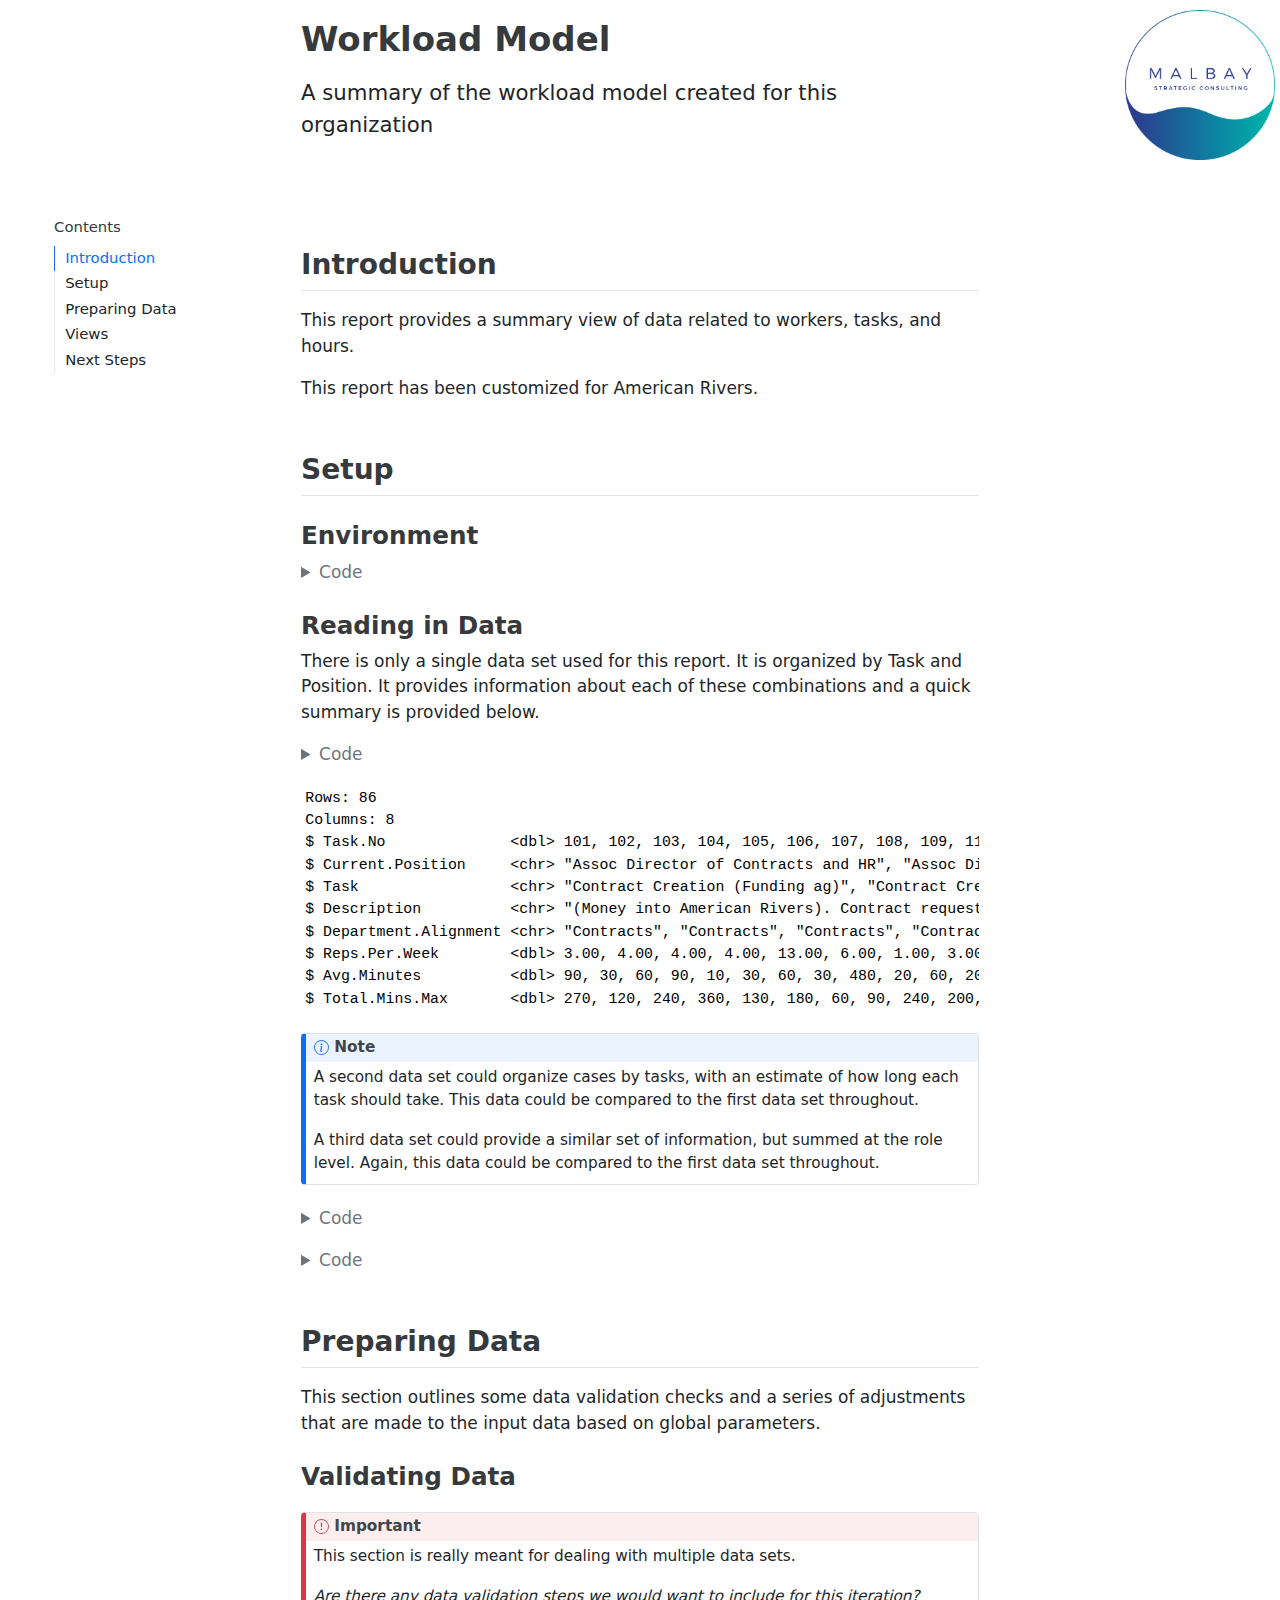
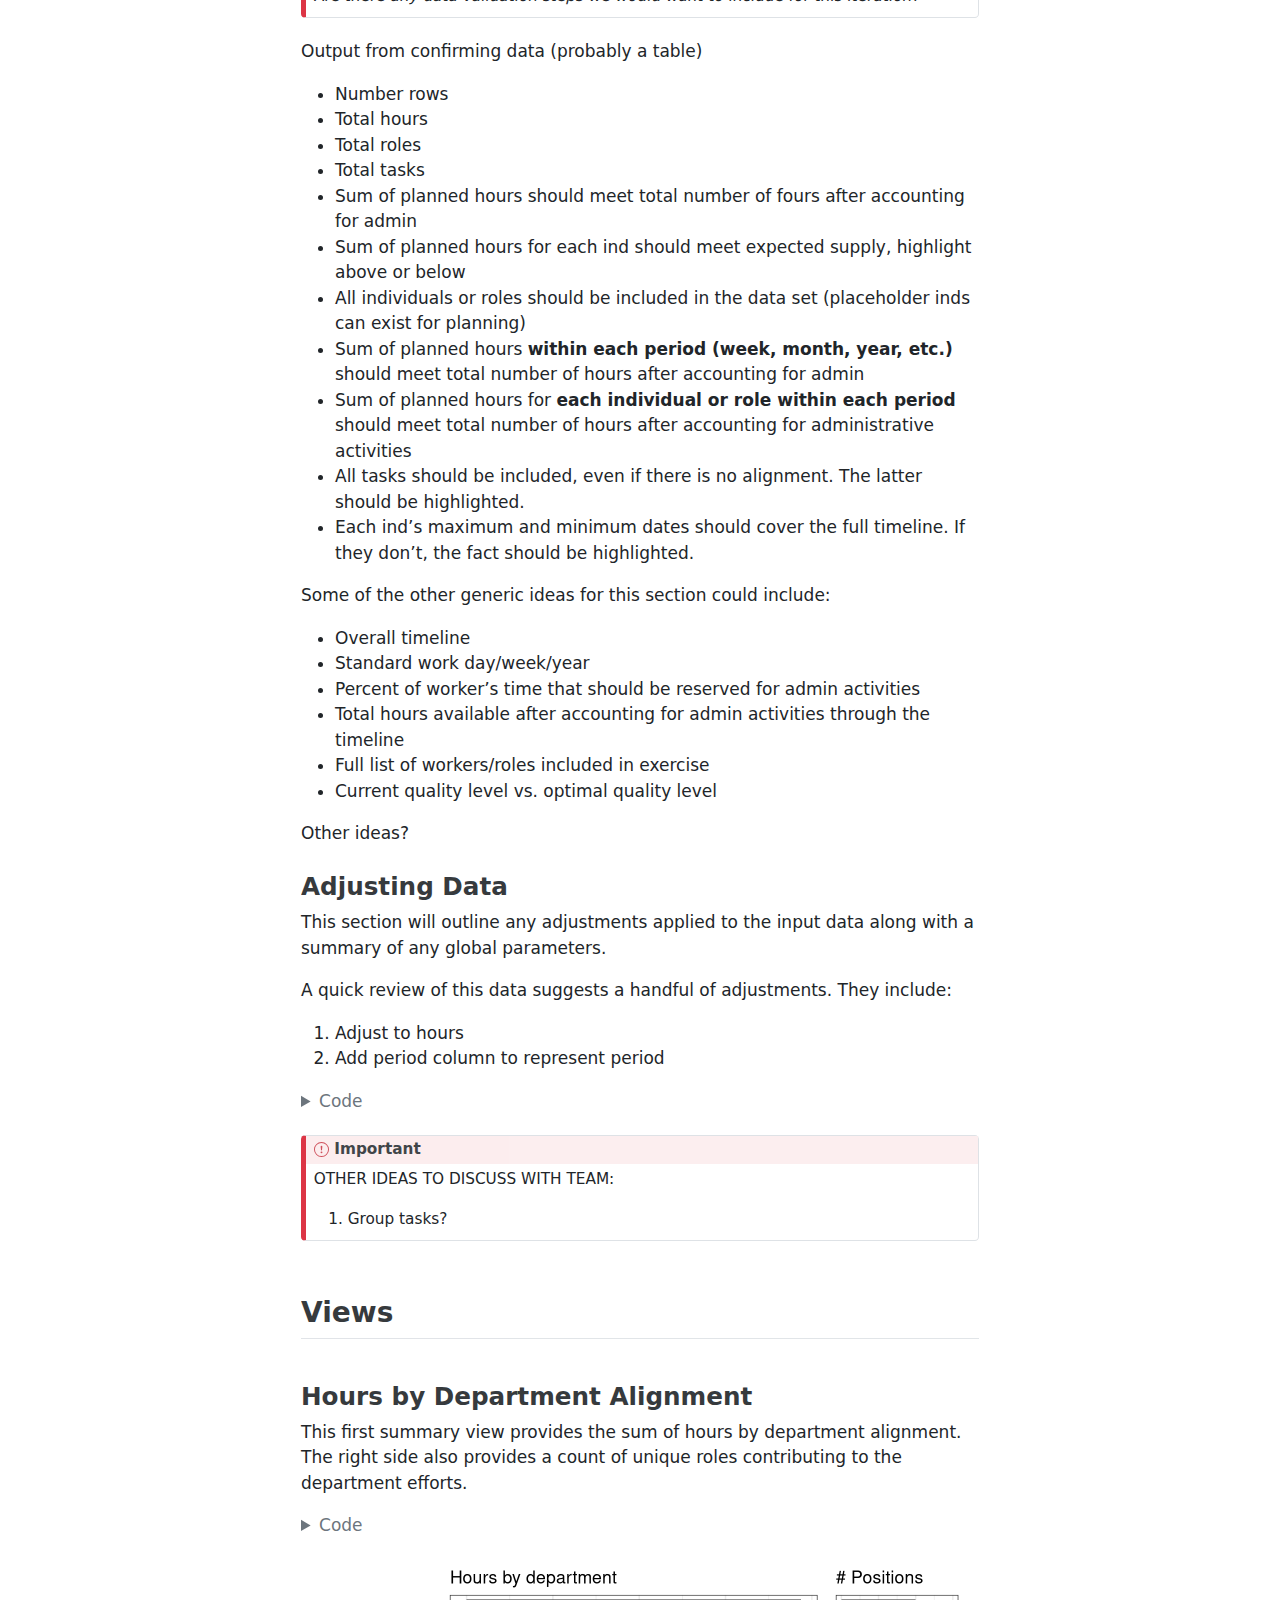
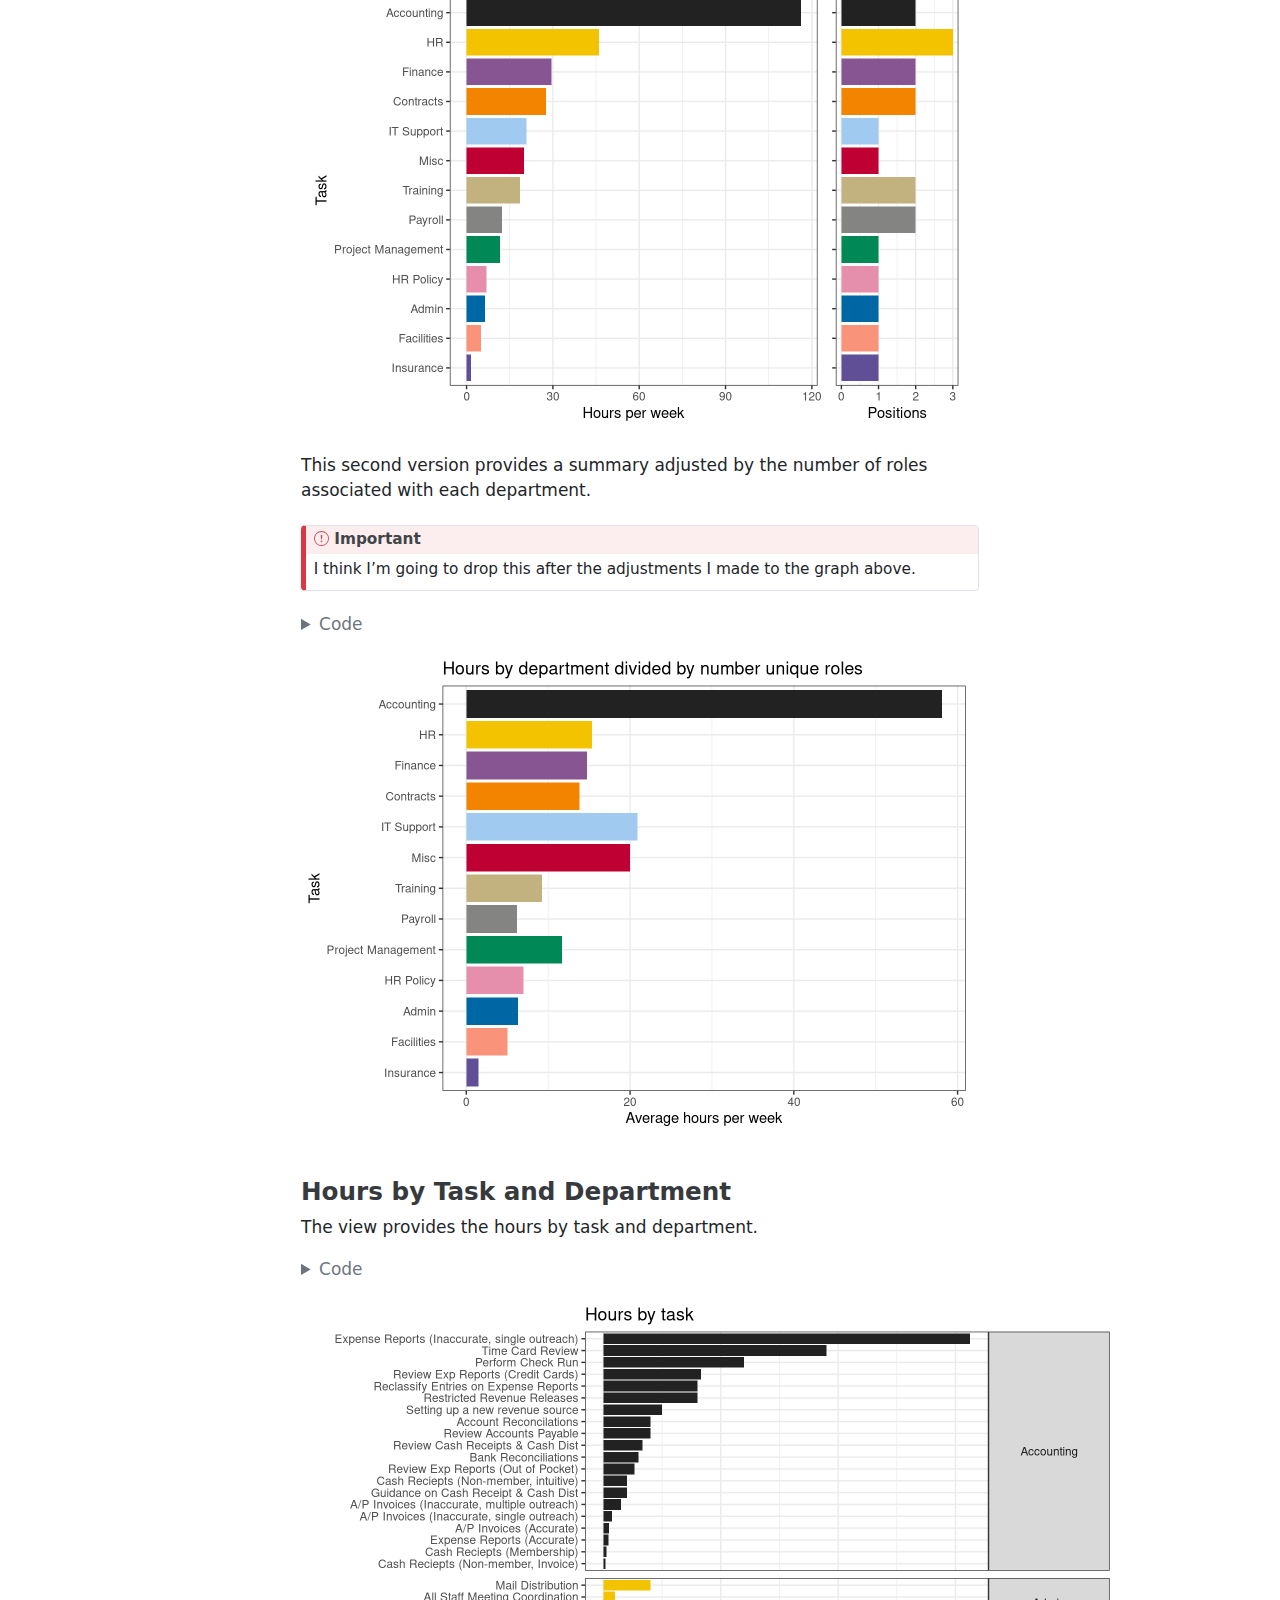
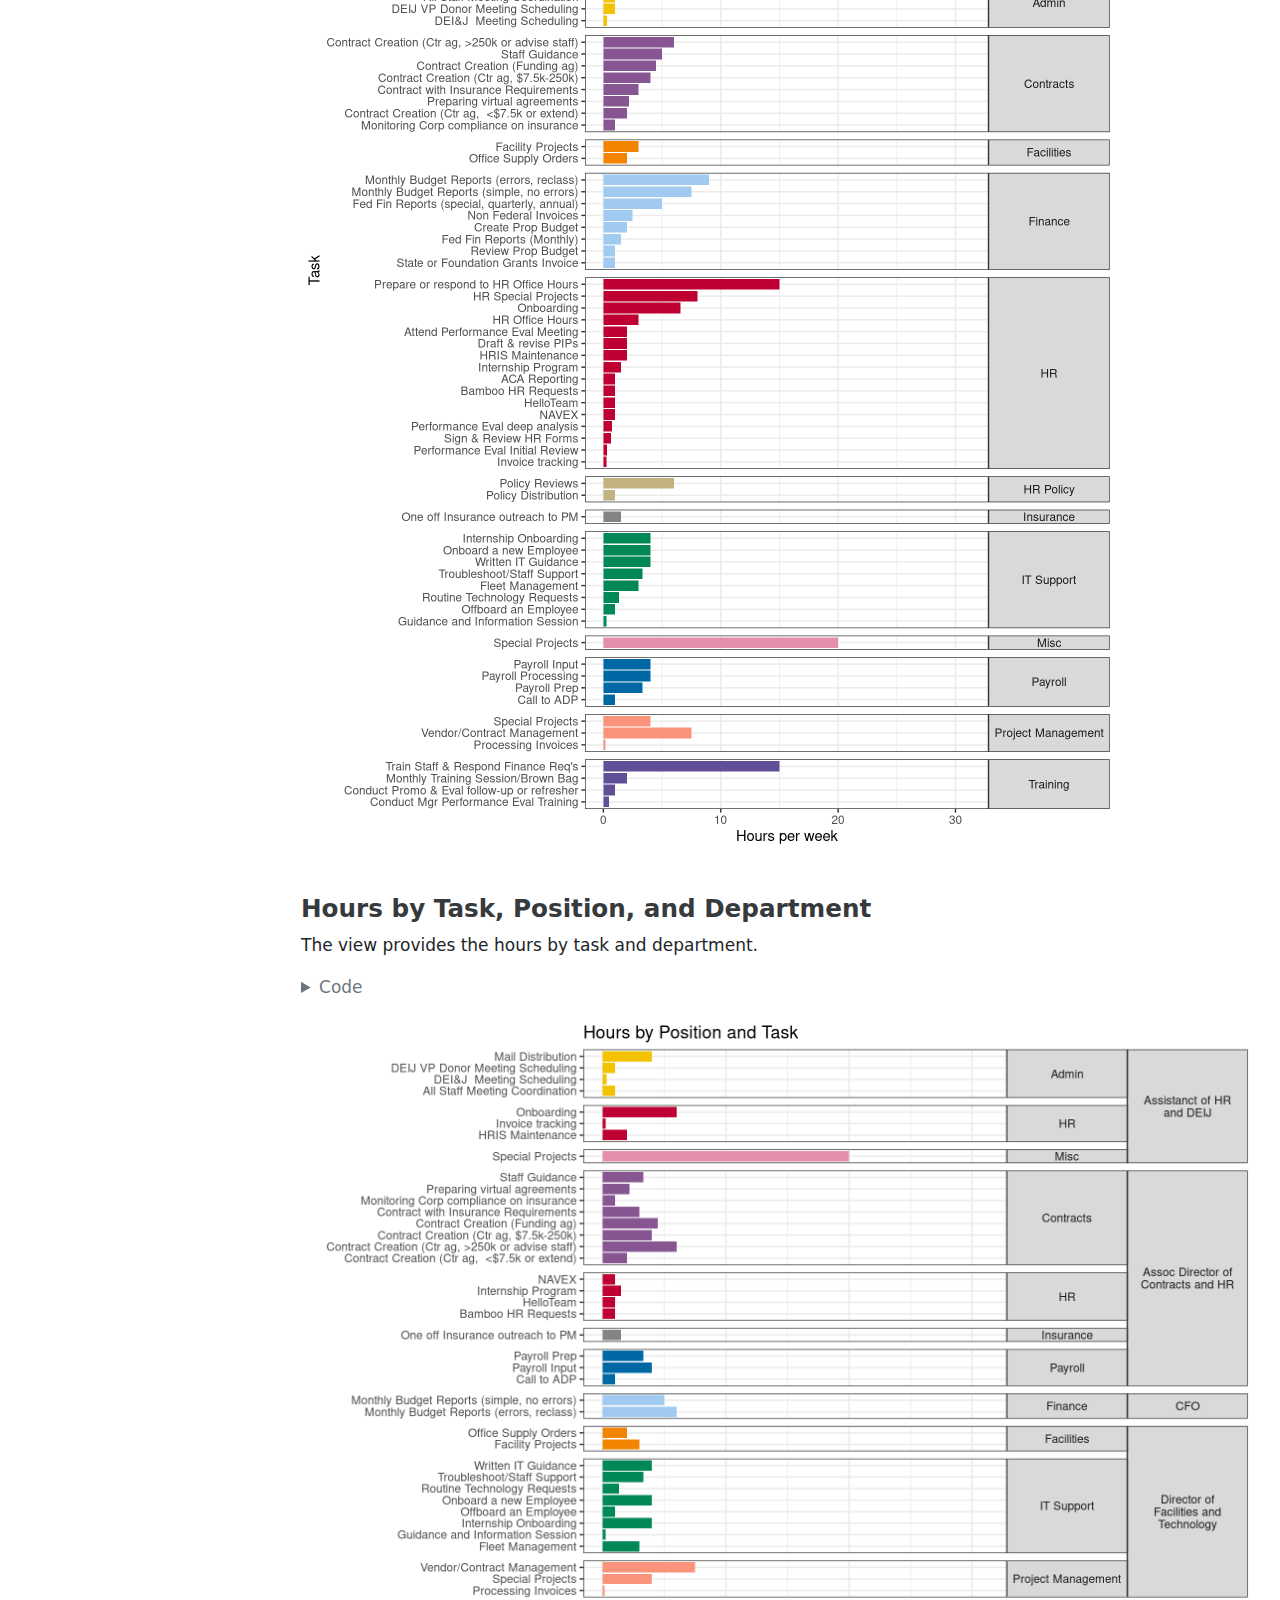
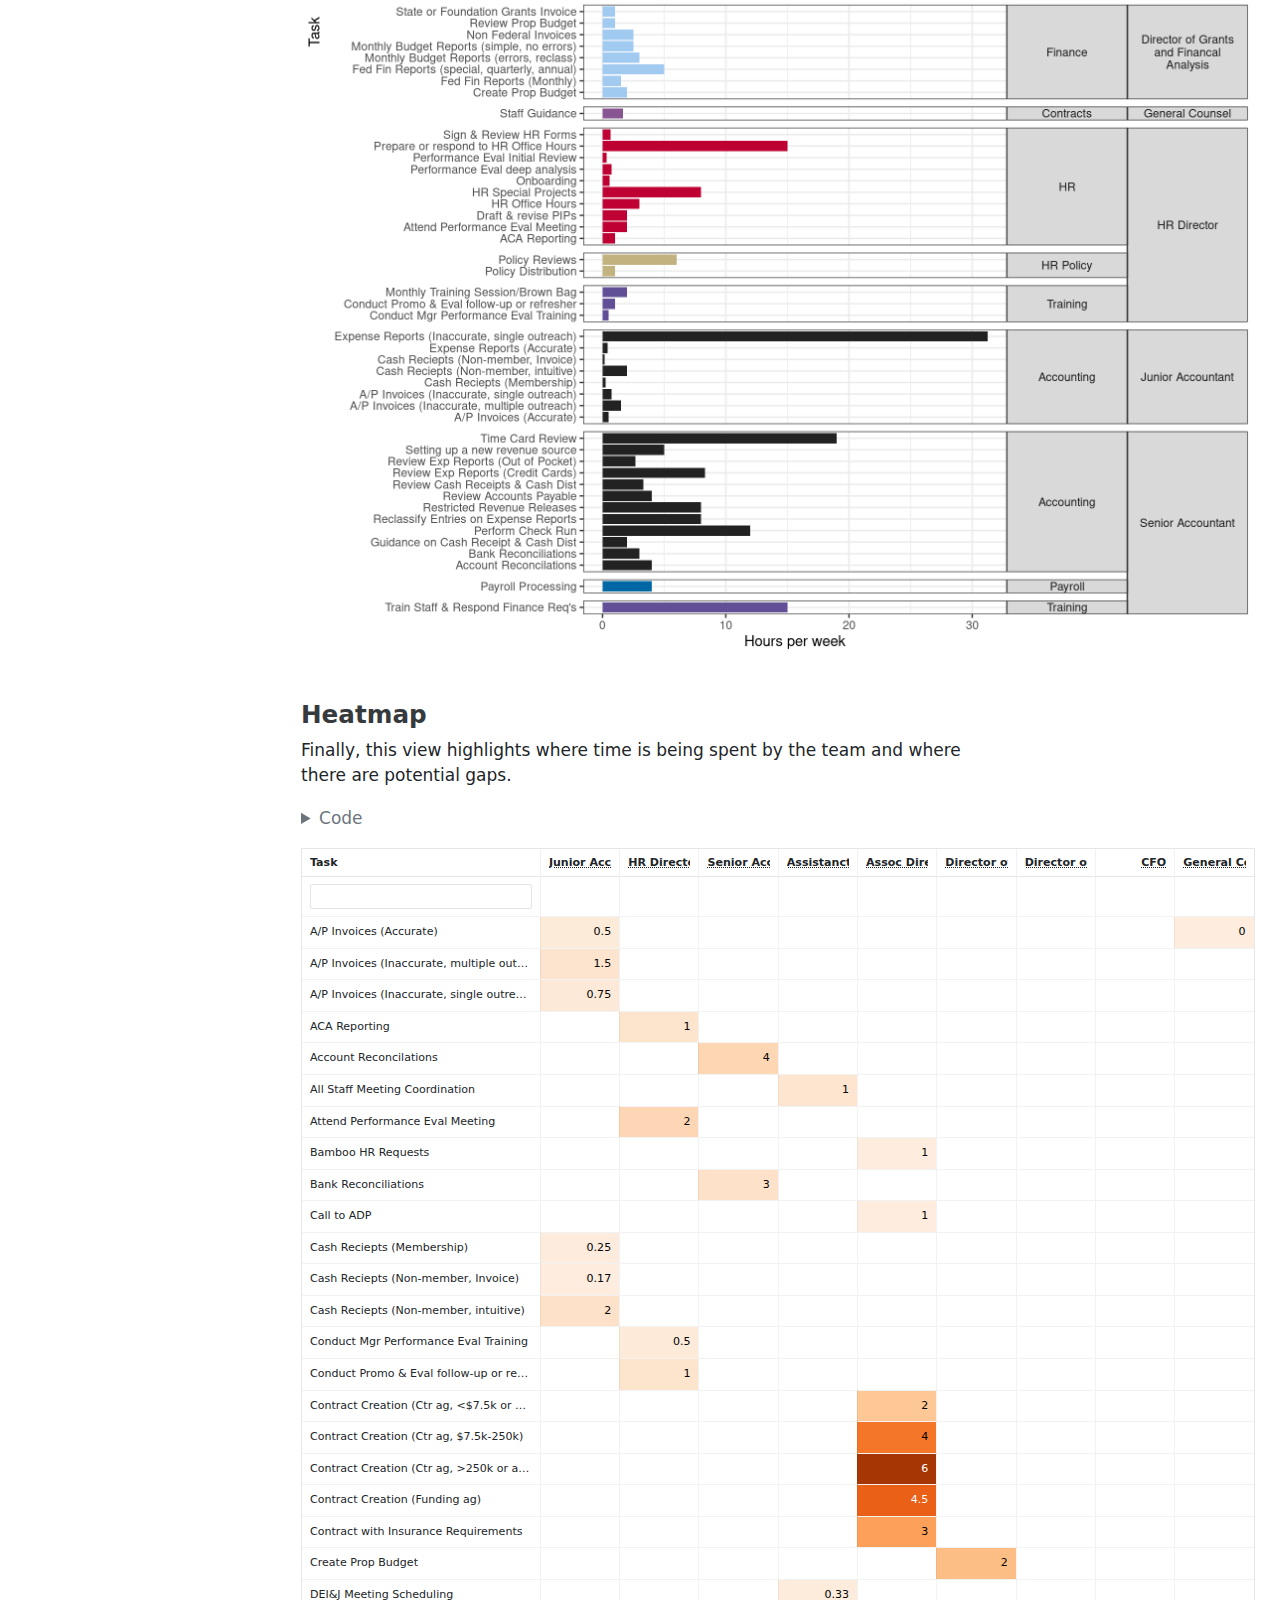
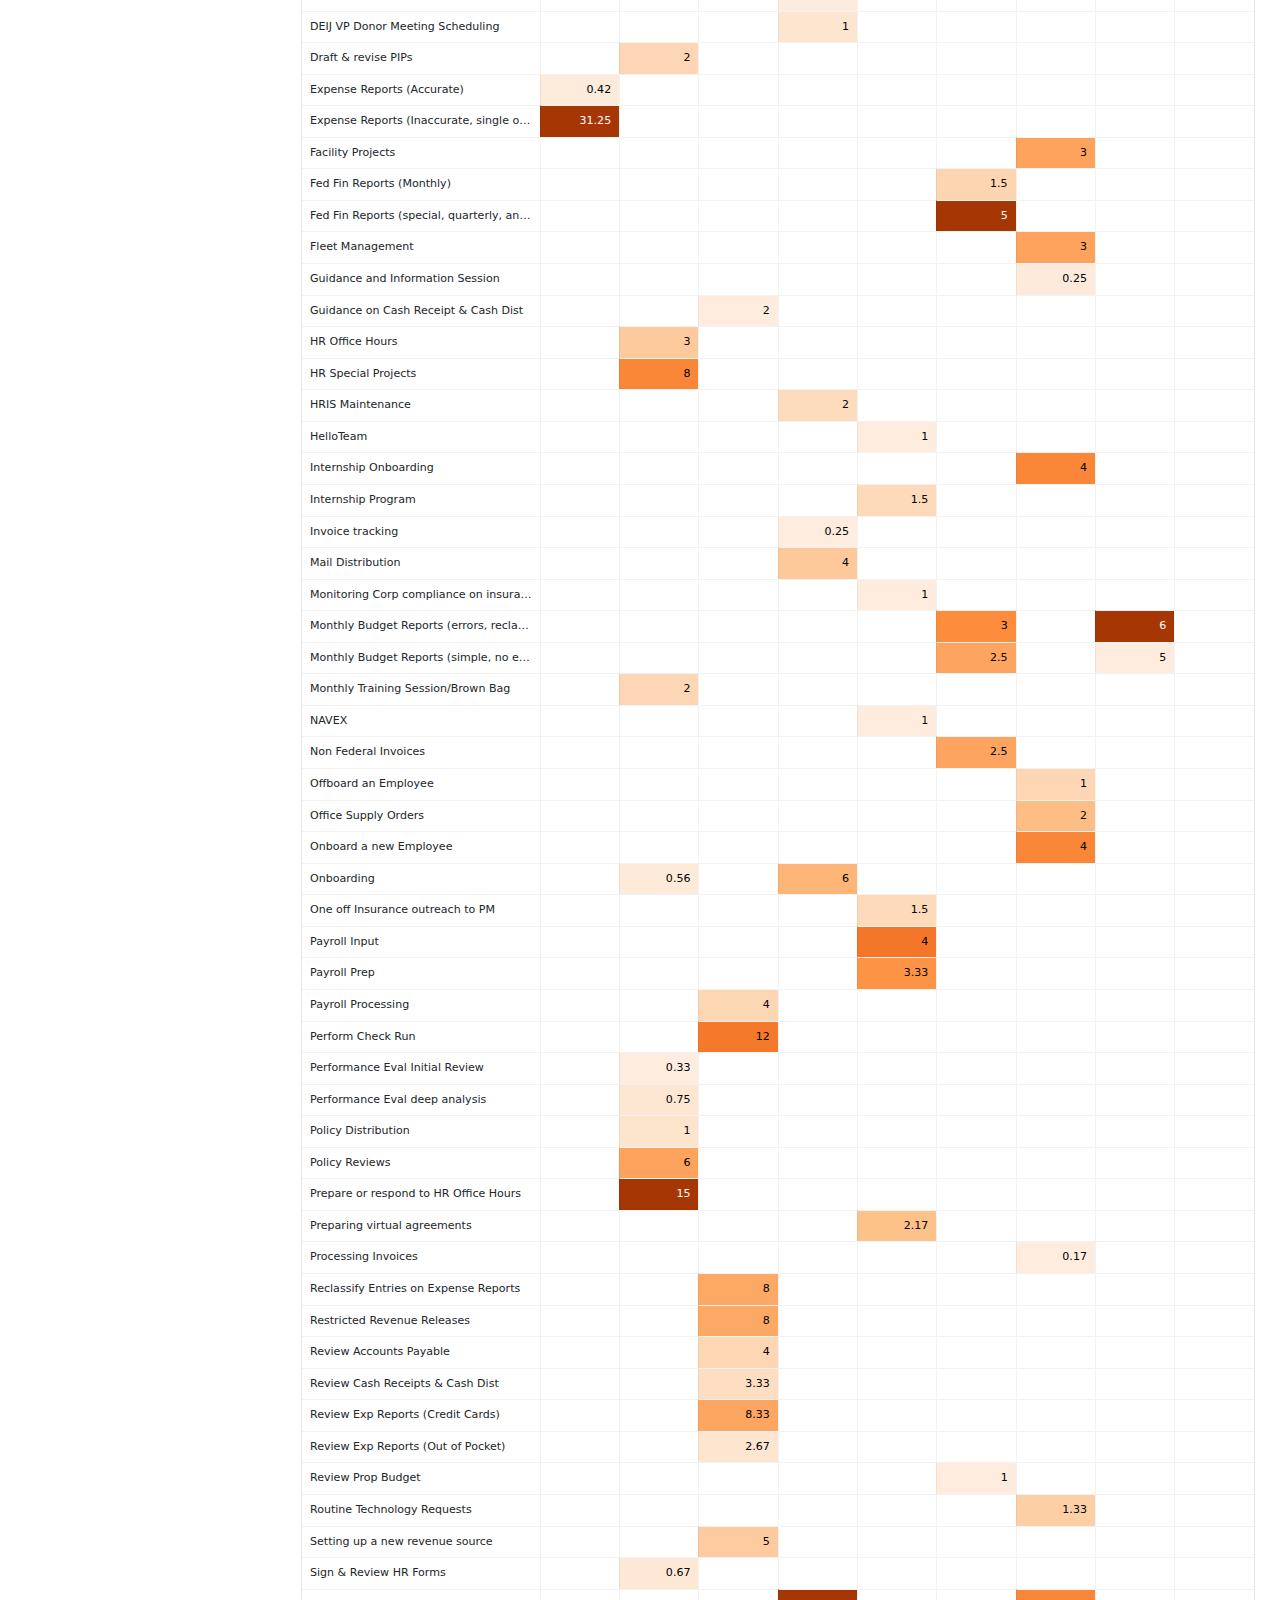
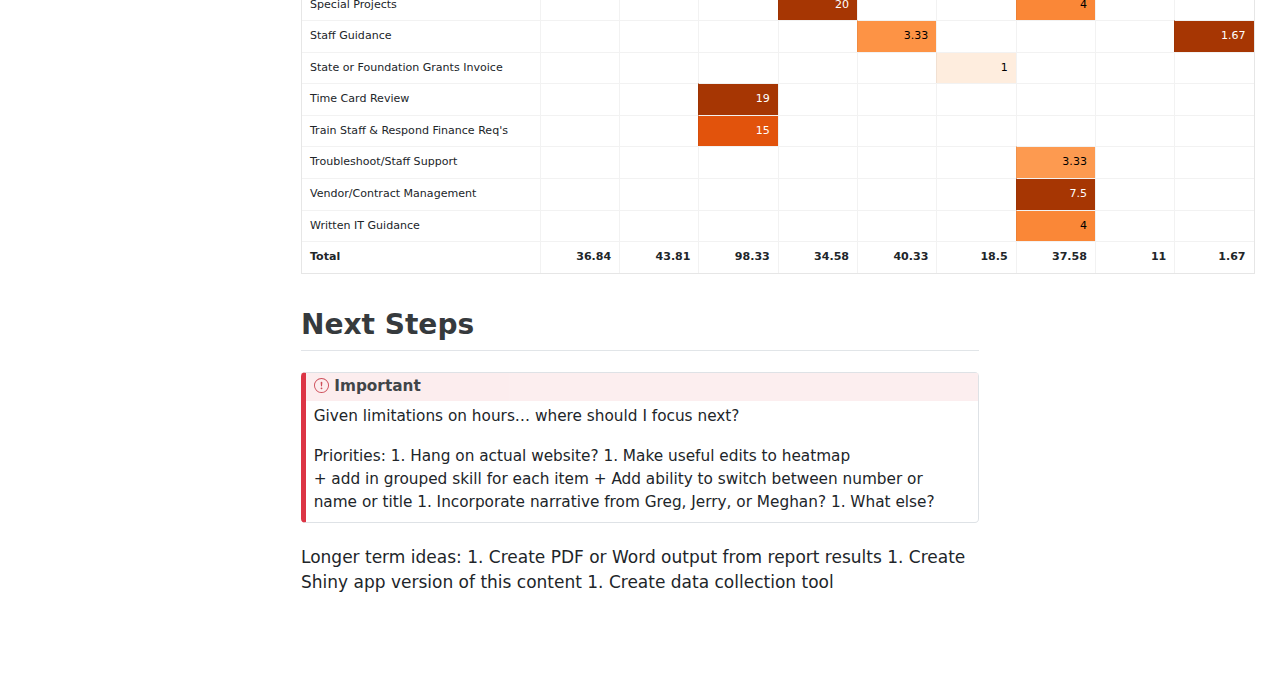
==== commit 29c0daea: "adding site back in" ====
--- a/docs/index.html
+++ b/docs/index.html
@@ -2,7 +2,7 @@
 <html xmlns="http://www.w3.org/1999/xhtml" lang="en" xml:lang="en"><head>
 
 <meta charset="utf-8">
-<meta name="generator" content="quarto-1.2.475">
+<meta name="generator" content="quarto-1.3.353">
 
 <meta name="viewport" content="width=device-width, initial-scale=1.0, user-scalable=yes">
 
@@ -17,9 +17,10 @@
 ul.task-list{list-style: none;}
 ul.task-list li input[type="checkbox"] {
   width: 0.8em;
-  margin: 0 0.8em 0.2em -1.6em;
+  margin: 0 0.8em 0.2em -1em; /* quarto-specific, see https://github.com/quarto-dev/quarto-cli/issues/4556 */ 
   vertical-align: middle;
 }
+/* CSS for syntax highlighting */
 pre > code.sourceCode { white-space: pre; position: relative; }
 pre > code.sourceCode > span { display: inline-block; line-height: 1.25; }
 pre > code.sourceCode > span:empty { height: 1.2em; }
@@ -46,43 +47,13 @@
     -khtml-user-select: none; -moz-user-select: none;
     -ms-user-select: none; user-select: none;
     padding: 0 4px; width: 4em;
-    color: #aaaaaa;
   }
-pre.numberSource { margin-left: 3em; border-left: 1px solid #aaaaaa;  padding-left: 4px; }
+pre.numberSource { margin-left: 3em;  padding-left: 4px; }
 div.sourceCode
   {   }
 @media screen {
 pre > code.sourceCode > span > a:first-child::before { text-decoration: underline; }
 }
-code span.al { color: #ff0000; font-weight: bold; } /* Alert */
-code span.an { color: #60a0b0; font-weight: bold; font-style: italic; } /* Annotation */
-code span.at { color: #7d9029; } /* Attribute */
-code span.bn { color: #40a070; } /* BaseN */
-code span.bu { color: #008000; } /* BuiltIn */
-code span.cf { color: #007020; font-weight: bold; } /* ControlFlow */
-code span.ch { color: #4070a0; } /* Char */
-code span.cn { color: #880000; } /* Constant */
-code span.co { color: #60a0b0; font-style: italic; } /* Comment */
-code span.cv { color: #60a0b0; font-weight: bold; font-style: italic; } /* CommentVar */
-code span.do { color: #ba2121; font-style: italic; } /* Documentation */
-code span.dt { color: #902000; } /* DataType */
-code span.dv { color: #40a070; } /* DecVal */
-code span.er { color: #ff0000; font-weight: bold; } /* Error */
-code span.ex { } /* Extension */
-code span.fl { color: #40a070; } /* Float */
-code span.fu { color: #06287e; } /* Function */
-code span.im { color: #008000; font-weight: bold; } /* Import */
-code span.in { color: #60a0b0; font-weight: bold; font-style: italic; } /* Information */
-code span.kw { color: #007020; font-weight: bold; } /* Keyword */
-code span.op { color: #666666; } /* Operator */
-code span.ot { color: #007020; } /* Other */
-code span.pp { color: #bc7a00; } /* Preprocessor */
-code span.sc { color: #4070a0; } /* SpecialChar */
-code span.ss { color: #bb6688; } /* SpecialString */
-code span.st { color: #4070a0; } /* String */
-code span.va { color: #19177c; } /* Variable */
-code span.vs { color: #4070a0; } /* VerbatimString */
-code span.wa { color: #60a0b0; font-weight: bold; font-style: italic; } /* Warning */
 </style>
 
 
@@ -162,7 +133,7 @@
   
   </header><div id="quarto-content" class="quarto-container page-columns page-rows-contents page-layout-article">
 <!-- sidebar -->
-  <nav id="quarto-sidebar" class="sidebar collapse sidebar-navigation floating overflow-auto">
+  <nav id="quarto-sidebar" class="sidebar collapse collapse-horizontal sidebar-navigation floating overflow-auto">
     <nav id="TOC" role="doc-toc" class="toc-active">
     <h2 id="toc-title">Contents</h2>
    
@@ -189,6 +160,7 @@
   </ul>
 </nav>
 </nav>
+<div id="quarto-sidebar-glass" data-bs-toggle="collapse" data-bs-target="#quarto-sidebar,#quarto-sidebar-glass"></div>
 <!-- margin-sidebar -->
     <div id="quarto-margin-sidebar" class="sidebar margin-sidebar">
     </div>
@@ -273,12 +245,12 @@
 $ Total.Mins.Max       &lt;dbl&gt; 270, 120, 240, 360, 130, 180, 60, 90, 240, 200, 6…</code></pre>
 </div>
 </div>
-<div class="callout-note callout callout-style-default callout-captioned">
+<div class="callout callout-style-default callout-note callout-titled">
 <div class="callout-header d-flex align-content-center">
 <div class="callout-icon-container">
 <i class="callout-icon"></i>
 </div>
-<div class="callout-caption-container flex-fill">
+<div class="callout-title-container flex-fill">
 Note
 </div>
 </div>
@@ -324,12 +296,12 @@
 <p>This section outlines some data validation checks and a series of adjustments that are made to the input data based on global parameters.</p>
 <section id="validating-data" class="level3">
 <h3 class="anchored" data-anchor-id="validating-data">Validating Data</h3>
-<div class="callout-important callout callout-style-default callout-captioned">
+<div class="callout callout-style-default callout-important callout-titled">
 <div class="callout-header d-flex align-content-center">
 <div class="callout-icon-container">
 <i class="callout-icon"></i>
 </div>
-<div class="callout-caption-container flex-fill">
+<div class="callout-title-container flex-fill">
 Important
 </div>
 </div>
@@ -393,12 +365,12 @@
 <span id="cb6-17"><a href="#cb6-17" aria-hidden="true" tabindex="-1"></a><span class="co">#             Number.Tasks = n(), .groups = "drop")</span></span></code><button title="Copy to Clipboard" class="code-copy-button"><i class="bi"></i></button></pre></div>
 </details>
 </div>
-<div class="callout-important callout callout-style-default callout-captioned">
+<div class="callout callout-style-default callout-important callout-titled">
 <div class="callout-header d-flex align-content-center">
 <div class="callout-icon-container">
 <i class="callout-icon"></i>
 </div>
-<div class="callout-caption-container flex-fill">
+<div class="callout-title-container flex-fill">
 Important
 </div>
 </div>
@@ -452,16 +424,16 @@
 <span id="cb7-31"><a href="#cb7-31" aria-hidden="true" tabindex="-1"></a>leftside <span class="sc">+</span> rightside <span class="sc">+</span> <span class="fu">plot_layout</span>(<span class="at">widths =</span> <span class="fu">c</span>(<span class="dv">3</span>,<span class="dv">1</span>))</span></code><button title="Copy to Clipboard" class="code-copy-button"><i class="bi"></i></button></pre></div>
 </details>
 <div class="cell-output-display">
-<p><img src="final_report_files/figure-html/unnamed-chunk-4-1.png" class="img-fluid" width="672"></p>
+<p><img src="final_report_files/figure-html/deptmnt-1.png" class="img-fluid" width="672"></p>
 </div>
 </div>
 <p>This second version provides a summary adjusted by the number of roles associated with each department.</p>
-<div class="callout-important callout callout-style-default callout-captioned">
+<div class="callout callout-style-default callout-important callout-titled">
 <div class="callout-header d-flex align-content-center">
 <div class="callout-icon-container">
 <i class="callout-icon"></i>
 </div>
-<div class="callout-caption-container flex-fill">
+<div class="callout-title-container flex-fill">
 Important
 </div>
 </div>
@@ -493,7 +465,7 @@
 <span id="cb8-19"><a href="#cb8-19" aria-hidden="true" tabindex="-1"></a>  <span class="fu">theme</span>(<span class="at">legend.position =</span> <span class="st">"none"</span>)</span></code><button title="Copy to Clipboard" class="code-copy-button"><i class="bi"></i></button></pre></div>
 </details>
 <div class="cell-output-display">
-<p><img src="final_report_files/figure-html/unnamed-chunk-5-1.png" class="img-fluid" width="672"></p>
+<p><img src="final_report_files/figure-html/unnamed-chunk-4-1.png" class="img-fluid" width="672"></p>
 </div>
 </div>
 </section>
@@ -540,7 +512,7 @@
 <span id="cb9-35"><a href="#cb9-35" aria-hidden="true" tabindex="-1"></a>        <span class="at">strip.text.y.right =</span> <span class="fu">element_text</span>(<span class="at">angle=</span><span class="dv">0</span>))</span></code><button title="Copy to Clipboard" class="code-copy-button"><i class="bi"></i></button></pre></div>
 </details>
 <div class="cell-output-display column-screen-inset-right">
-<p><img src="final_report_files/figure-html/unnamed-chunk-6-1.png" class="img-fluid" width="816"></p>
+<p><img src="final_report_files/figure-html/tskDeptmnt-1.png" class="img-fluid" width="816"></p>
 </div>
 </div>
 </section>
@@ -580,7 +552,7 @@
 <span id="cb10-28"><a href="#cb10-28" aria-hidden="true" tabindex="-1"></a>  <span class="fu">scale_fill_manual</span>(<span class="at">values =</span> my_pallette)</span></code><button title="Copy to Clipboard" class="code-copy-button"><i class="bi"></i></button></pre></div>
 </details>
 <div class="cell-output-display column-screen-inset-right">
-<p><img src="final_report_files/figure-html/unnamed-chunk-7-1.png" class="img-fluid" width="960"></p>
+<p><img src="final_report_files/figure-html/tskPosDept-1.png" class="img-fluid" width="960"></p>
 </div>
 </div>
 </section>
@@ -653,20 +625,20 @@
 </details>
 <div class="cell-output-display column-screen-inset-right">
 
-<div class="reactable html-widget html-fill-item-overflow-hidden html-fill-item" id="htmlwidget-18764b8517e3b40ca986" style="width:auto;height:auto;"></div>
-<script type="application/json" data-for="htmlwidget-18764b8517e3b40ca986">{"x":{"tag":{"name":"Reactable","attribs":{"data":{"Task":["A/P Invoices (Accurate)","A/P Invoices (Inaccurate, multiple outreach)","A/P Invoices (Inaccurate, single outreach)","ACA Reporting","Account Reconcilations","All Staff Meeting Coordination","Attend Performance Eval Meeting","Bamboo HR Requests","Bank Reconciliations","Call to ADP","Cash Reciepts (Membership)","Cash Reciepts (Non-member, Invoice)","Cash Reciepts (Non-member, intuitive)","Conduct Mgr Performance Eval Training","Conduct Promo & Eval follow-up or refresher","Contract Creation (Ctr ag,  <$7.5k or extend)","Contract Creation (Ctr ag, $7.5k-250k)","Contract Creation (Ctr ag, >250k or advise staff)","Contract Creation (Funding ag)","Contract with Insurance Requirements","Create Prop Budget","DEI&J  Meeting Scheduling","DEIJ VP Donor Meeting Scheduling","Draft & revise PIPs","Expense Reports (Accurate)","Expense Reports (Inaccurate, single outreach)","Facility Projects","Fed Fin Reports (Monthly)","Fed Fin Reports (special, quarterly, annual)","Fleet Management","Guidance and Information Session","Guidance on Cash Receipt & Cash Dist","HR Office Hours","HR Special Projects","HRIS Maintenance","HelloTeam","Internship Onboarding","Internship Program","Invoice tracking","Mail Distribution","Monitoring Corp compliance on insurance","Monthly Budget Reports (errors, reclass)","Monthly Budget Reports (simple, no errors)","Monthly Training Session/Brown Bag","NAVEX","Non Federal Invoices","Offboard an Employee","Office Supply Orders","Onboard a new Employee","Onboarding","One off Insurance outreach to PM","Payroll Input","Payroll Prep","Payroll Processing","Perform Check Run","Performance Eval Initial Review","Performance Eval deep analysis","Policy Distribution","Policy Reviews","Prepare or respond to HR Office Hours","Preparing virtual agreements","Processing Invoices","Reclassify Entries on Expense Reports","Restricted Revenue Releases","Review Accounts Payable","Review Cash Receipts & Cash Dist","Review Exp Reports (Credit Cards)","Review Exp Reports (Out of Pocket)","Review Prop Budget","Routine Technology Requests","Setting up a new revenue source","Sign & Review HR Forms","Special Projects","Staff Guidance","State or Foundation Grants Invoice","Time Card Review","Train Staff & Respond Finance Req's","Troubleshoot/Staff Support","Vendor/Contract Management","Written IT Guidance"],"Junior Accountant":[0.5,1.5,0.75,"NA","NA","NA","NA","NA","NA","NA",0.25,0.17,2,"NA","NA","NA","NA","NA","NA","NA","NA","NA","NA","NA",0.42,31.25,"NA","NA","NA","NA","NA","NA","NA","NA","NA","NA","NA","NA","NA","NA","NA","NA","NA","NA","NA","NA","NA","NA","NA","NA","NA","NA","NA","NA","NA","NA","NA","NA","NA","NA","NA","NA","NA","NA","NA","NA","NA","NA","NA","NA","NA","NA","NA","NA","NA","NA","NA","NA","NA","NA"],"HR Director":["NA","NA","NA",1,"NA","NA",2,"NA","NA","NA","NA","NA","NA",0.5,1,"NA","NA","NA","NA","NA","NA","NA","NA",2,"NA","NA","NA","NA","NA","NA","NA","NA",3,8,"NA","NA","NA","NA","NA","NA","NA","NA","NA",2,"NA","NA","NA","NA","NA",0.56,"NA","NA","NA","NA","NA",0.33,0.75,1,6,15,"NA","NA","NA","NA","NA","NA","NA","NA","NA","NA","NA",0.67,"NA","NA","NA","NA","NA","NA","NA","NA"],"Senior Accountant":["NA","NA","NA","NA",4,"NA","NA","NA",3,"NA","NA","NA","NA","NA","NA","NA","NA","NA","NA","NA","NA","NA","NA","NA","NA","NA","NA","NA","NA","NA","NA",2,"NA","NA","NA","NA","NA","NA","NA","NA","NA","NA","NA","NA","NA","NA","NA","NA","NA","NA","NA","NA","NA",4,12,"NA","NA","NA","NA","NA","NA","NA",8,8,4,3.33,8.33,2.67,"NA","NA",5,"NA","NA","NA","NA",19,15,"NA","NA","NA"],"Assistanct of HR and DEIJ":["NA","NA","NA","NA","NA",1,"NA","NA","NA","NA","NA","NA","NA","NA","NA","NA","NA","NA","NA","NA","NA",0.33,1,"NA","NA","NA","NA","NA","NA","NA","NA","NA","NA","NA",2,"NA","NA","NA",0.25,4,"NA","NA","NA","NA","NA","NA","NA","NA","NA",6,"NA","NA","NA","NA","NA","NA","NA","NA","NA","NA","NA","NA","NA","NA","NA","NA","NA","NA","NA","NA","NA","NA",20,"NA","NA","NA","NA","NA","NA","NA"],"Assoc Director of Contracts and HR":["NA","NA","NA","NA","NA","NA","NA",1,"NA",1,"NA","NA","NA","NA","NA",2,4,6,4.5,3,"NA","NA","NA","NA","NA","NA","NA","NA","NA","NA","NA","NA","NA","NA","NA",1,"NA",1.5,"NA","NA",1,"NA","NA","NA",1,"NA","NA","NA","NA","NA",1.5,4,3.33,"NA","NA","NA","NA","NA","NA","NA",2.17,"NA","NA","NA","NA","NA","NA","NA","NA","NA","NA","NA","NA",3.33,"NA","NA","NA","NA","NA","NA"],"Director of Grants and Financal Analysis":["NA","NA","NA","NA","NA","NA","NA","NA","NA","NA","NA","NA","NA","NA","NA","NA","NA","NA","NA","NA",2,"NA","NA","NA","NA","NA","NA",1.5,5,"NA","NA","NA","NA","NA","NA","NA","NA","NA","NA","NA","NA",3,2.5,"NA","NA",2.5,"NA","NA","NA","NA","NA","NA","NA","NA","NA","NA","NA","NA","NA","NA","NA","NA","NA","NA","NA","NA","NA","NA",1,"NA","NA","NA","NA","NA",1,"NA","NA","NA","NA","NA"],"Director of Facilities and Technology":["NA","NA","NA","NA","NA","NA","NA","NA","NA","NA","NA","NA","NA","NA","NA","NA","NA","NA","NA","NA","NA","NA","NA","NA","NA","NA",3,"NA","NA",3,0.25,"NA","NA","NA","NA","NA",4,"NA","NA","NA","NA","NA","NA","NA","NA","NA",1,2,4,"NA","NA","NA","NA","NA","NA","NA","NA","NA","NA","NA","NA",0.17,"NA","NA","NA","NA","NA","NA","NA",1.33,"NA","NA",4,"NA","NA","NA","NA",3.33,7.5,4],"CFO":["NA","NA","NA","NA","NA","NA","NA","NA","NA","NA","NA","NA","NA","NA","NA","NA","NA","NA","NA","NA","NA","NA","NA","NA","NA","NA","NA","NA","NA","NA","NA","NA","NA","NA","NA","NA","NA","NA","NA","NA","NA",6,5,"NA","NA","NA","NA","NA","NA","NA","NA","NA","NA","NA","NA","NA","NA","NA","NA","NA","NA","NA","NA","NA","NA","NA","NA","NA","NA","NA","NA","NA","NA","NA","NA","NA","NA","NA","NA","NA"],"General Counsel":[0,"NA","NA","NA","NA","NA","NA","NA","NA","NA","NA","NA","NA","NA","NA","NA","NA","NA","NA","NA","NA","NA","NA","NA","NA","NA","NA","NA","NA","NA","NA","NA","NA","NA","NA","NA","NA","NA","NA","NA","NA","NA","NA","NA","NA","NA","NA","NA","NA","NA","NA","NA","NA","NA","NA","NA","NA","NA","NA","NA","NA","NA","NA","NA","NA","NA","NA","NA","NA","NA","NA","NA","NA",1.67,"NA","NA","NA","NA","NA","NA"]},"columns":[{"id":"Task","name":"Task","type":"character","footer":"Total","minWidth":150,"style":[[],[],[],[],[],[],[],[],[],[],[],[],[],[],[],[],[],[],[],[],[],[],[],[],[],[],[],[],[],[],[],[],[],[],[],[],[],[],[],[],[],[],[],[],[],[],[],[],[],[],[],[],[],[],[],[],[],[],[],[],[],[],[],[],[],[],[],[],[],[],[],[],[],[],[],[],[],[],[],[]],"footerStyle":{"fontWeight":"bold"},"filterable":true,"sticky":"left"},{"id":"Junior Accountant","name":"Junior Accountant","type":"numeric","footer":"36.84","minWidth":50,"style":[{"background":"#FDEBDAFF","color":"black","fontSize":null,"fontWeight":"normal","transition":"background 1s ease"},{"background":"#FDE4CEFF","color":"black","fontSize":null,"fontWeight":"normal","transition":"background 1s ease"},{"background":"#FDE9D7FF","color":"black","fontSize":null,"fontWeight":"normal","transition":"background 1s ease"},{"background":[],"color":null,"fontSize":null,"fontWeight":"normal","transition":"background 1s ease"},{"background":[],"color":null,"fontSize":null,"fontWeight":"normal","transition":"background 1s ease"},{"background":[],"color":null,"fontSize":null,"fontWeight":"normal","transition":"background 1s ease"},{"background":[],"color":null,"fontSize":null,"fontWeight":"normal","transition":"background 1s ease"},{"background":[],"color":null,"fontSize":null,"fontWeight":"normal","transition":"background 1s ease"},{"background":[],"color":null,"fontSize":null,"fontWeight":"normal","transition":"background 1s ease"},{"background":[],"color":null,"fontSize":null,"fontWeight":"normal","transition":"background 1s ease"},{"background":"#FDECDDFF","color":"black","fontSize":null,"fontWeight":"normal","transition":"background 1s ease"},{"background":"#FEEDDEFF","color":"black","fontSize":null,"fontWeight":"normal","transition":"background 1s ease"},{"background":"#FDE1C9FF","color":"black","fontSize":null,"fontWeight":"normal","transition":"background 1s ease"},{"background":[],"color":null,"fontSize":null,"fontWeight":"normal","transition":"background 1s ease"},{"background":[],"color":null,"fontSize":null,"fontWeight":"normal","transition":"background 1s ease"},{"background":[],"color":null,"fontSize":null,"fontWeight":"normal","transition":"background 1s ease"},{"background":[],"color":null,"fontSize":null,"fontWeight":"normal","transition":"background 1s ease"},{"background":[],"color":null,"fontSize":null,"fontWeight":"normal","transition":"background 1s ease"},{"background":[],"color":null,"fontSize":null,"fontWeight":"normal","transition":"background 1s ease"},{"background":[],"color":null,"fontSize":null,"fontWeight":"normal","transition":"background 1s ease"},{"background":[],"color":null,"fontSize":null,"fontWeight":"normal","transition":"background 1s ease"},{"background":[],"color":null,"fontSize":null,"fontWeight":"normal","transition":"background 1s ease"},{"background":[],"color":null,"fontSize":null,"fontWeight":"normal","transition":"background 1s ease"},{"background":[],"color":null,"fontSize":null,"fontWeight":"normal","transition":"background 1s ease"},{"background":"#FDEBDBFF","color":"black","fontSize":null,"fontWeight":"normal","transition":"background 1s ease"},{"background":"#A63603FF","color":"white","fontSize":null,"fontWeight":"normal","transition":"background 1s ease"},{"background":[],"color":null,"fontSize":null,"fontWeight":"normal","transition":"background 1s ease"},{"background":[],"color":null,"fontSize":null,"fontWeight":"normal","transition":"background 1s ease"},{"background":[],"color":null,"fontSize":null,"fontWeight":"normal","transition":"background 1s ease"},{"background":[],"color":null,"fontSize":null,"fontWeight":"normal","transition":"background 1s ease"},{"background":[],"color":null,"fontSize":null,"fontWeight":"normal","transition":"background 1s ease"},{"background":[],"color":null,"fontSize":null,"fontWeight":"normal","transition":"background 1s ease"},{"background":[],"color":null,"fontSize":null,"fontWeight":"normal","transition":"background 1s ease"},{"background":[],"color":null,"fontSize":null,"fontWeight":"normal","transition":"background 1s ease"},{"background":[],"color":null,"fontSize":null,"fontWeight":"normal","transition":"background 1s ease"},{"background":[],"color":null,"fontSize":null,"fontWeight":"normal","transition":"background 1s ease"},{"background":[],"color":null,"fontSize":null,"fontWeight":"normal","transition":"background 1s ease"},{"background":[],"color":null,"fontSize":null,"fontWeight":"normal","transition":"background 1s ease"},{"background":[],"color":null,"fontSize":null,"fontWeight":"normal","transition":"background 1s ease"},{"background":[],"color":null,"fontSize":null,"fontWeight":"normal","transition":"background 1s ease"},{"background":[],"color":null,"fontSize":null,"fontWeight":"normal","transition":"background 1s ease"},{"background":[],"color":null,"fontSize":null,"fontWeight":"normal","transition":"background 1s ease"},{"background":[],"color":null,"fontSize":null,"fontWeight":"normal","transition":"background 1s ease"},{"background":[],"color":null,"fontSize":null,"fontWeight":"normal","transition":"background 1s ease"},{"background":[],"color":null,"fontSize":null,"fontWeight":"normal","transition":"background 1s ease"},{"background":[],"color":null,"fontSize":null,"fontWeight":"normal","transition":"background 1s ease"},{"background":[],"color":null,"fontSize":null,"fontWeight":"normal","transition":"background 1s ease"},{"background":[],"color":null,"fontSize":null,"fontWeight":"normal","transition":"background 1s ease"},{"background":[],"color":null,"fontSize":null,"fontWeight":"normal","transition":"background 1s ease"},{"background":[],"color":null,"fontSize":null,"fontWeight":"normal","transition":"background 1s ease"},{"background":[],"color":null,"fontSize":null,"fontWeight":"normal","transition":"background 1s ease"},{"background":[],"color":null,"fontSize":null,"fontWeight":"normal","transition":"background 1s ease"},{"background":[],"color":null,"fontSize":null,"fontWeight":"normal","transition":"background 1s ease"},{"background":[],"color":null,"fontSize":null,"fontWeight":"normal","transition":"background 1s ease"},{"background":[],"color":null,"fontSize":null,"fontWeight":"normal","transition":"background 1s ease"},{"background":[],"color":null,"fontSize":null,"fontWeight":"normal","transition":"background 1s ease"},{"background":[],"color":null,"fontSize":null,"fontWeight":"normal","transition":"background 1s ease"},{"background":[],"color":null,"fontSize":null,"fontWeight":"normal","transition":"background 1s ease"},{"background":[],"color":null,"fontSize":null,"fontWeight":"normal","transition":"background 1s ease"},{"background":[],"color":null,"fontSize":null,"fontWeight":"normal","transition":"background 1s ease"},{"background":[],"color":null,"fontSize":null,"fontWeight":"normal","transition":"background 1s ease"},{"background":[],"color":null,"fontSize":null,"fontWeight":"normal","transition":"background 1s ease"},{"background":[],"color":null,"fontSize":null,"fontWeight":"normal","transition":"background 1s ease"},{"background":[],"color":null,"fontSize":null,"fontWeight":"normal","transition":"background 1s ease"},{"background":[],"color":null,"fontSize":null,"fontWeight":"normal","transition":"background 1s ease"},{"background":[],"color":null,"fontSize":null,"fontWeight":"normal","transition":"background 1s ease"},{"background":[],"color":null,"fontSize":null,"fontWeight":"normal","transition":"background 1s ease"},{"background":[],"color":null,"fontSize":null,"fontWeight":"normal","transition":"background 1s ease"},{"background":[],"color":null,"fontSize":null,"fontWeight":"normal","transition":"background 1s ease"},{"background":[],"color":null,"fontSize":null,"fontWeight":"normal","transition":"background 1s ease"},{"background":[],"color":null,"fontSize":null,"fontWeight":"normal","transition":"background 1s ease"},{"background":[],"color":null,"fontSize":null,"fontWeight":"normal","transition":"background 1s ease"},{"background":[],"color":null,"fontSize":null,"fontWeight":"normal","transition":"background 1s ease"},{"background":[],"color":null,"fontSize":null,"fontWeight":"normal","transition":"background 1s ease"},{"background":[],"color":null,"fontSize":null,"fontWeight":"normal","transition":"background 1s ease"},{"background":[],"color":null,"fontSize":null,"fontWeight":"normal","transition":"background 1s ease"},{"background":[],"color":null,"fontSize":null,"fontWeight":"normal","transition":"background 1s ease"},{"background":[],"color":null,"fontSize":null,"fontWeight":"normal","transition":"background 1s ease"},{"background":[],"color":null,"fontSize":null,"fontWeight":"normal","transition":"background 1s ease"},{"background":[],"color":null,"fontSize":null,"fontWeight":"normal","transition":"background 1s ease"}],"footerStyle":{"fontWeight":"bold"},"header":{"name":"div","attribs":{"style":{"text-decoration":"underline","text-decoration-style":"dotted","cursor":"help"}},"children":[{"name":"WidgetContainer","attribs":{"key":"fdda4abad5700b1064a1cefec4aab2ee"},"children":[{"name":"Fragment","attribs":[],"children":[{"name":"span","attribs":{"id":"htmlwidget-7a53fafd42f7558e6ec9","width":"100%","height":"338px","className":"tippy html-widget html-fill-item-overflow-hidden html-fill-item"},"children":[]},{"name":"script","attribs":{"type":"application/json","data-for":"htmlwidget-7a53fafd42f7558e6ec9"},"children":["{\"x\":{\"opts\":{\"content\":\"Junior Accountant\"},\"text\":\"Junior Accountant\"},\"evals\":[],\"jsHooks\":[]}"]}]}]}]}},{"id":"HR Director","name":"HR Director","type":"numeric","footer":"43.81","minWidth":50,"style":[{"background":[],"color":null,"fontSize":null,"fontWeight":"normal","transition":"background 1s ease"},{"background":[],"color":null,"fontSize":null,"fontWeight":"normal","transition":"background 1s ease"},{"background":[],"color":null,"fontSize":null,"fontWeight":"normal","transition":"background 1s ease"},{"background":"#FDE4CDFF","color":"black","fontSize":null,"fontWeight":"normal","transition":"background 1s ease"},{"background":[],"color":null,"fontSize":null,"fontWeight":"normal","transition":"background 1s ease"},{"background":[],"color":null,"fontSize":null,"fontWeight":"normal","transition":"background 1s ease"},{"background":"#FDD7B5FF","color":"black","fontSize":null,"fontWeight":"normal","transition":"background 1s ease"},{"background":[],"color":null,"fontSize":null,"fontWeight":"normal","transition":"background 1s ease"},{"background":[],"color":null,"fontSize":null,"fontWeight":"normal","transition":"background 1s ease"},{"background":[],"color":null,"fontSize":null,"fontWeight":"normal","transition":"background 1s ease"},{"background":[],"color":null,"fontSize":null,"fontWeight":"normal","transition":"background 1s ease"},{"background":[],"color":null,"fontSize":null,"fontWeight":"normal","transition":"background 1s ease"},{"background":[],"color":null,"fontSize":null,"fontWeight":"normal","transition":"background 1s ease"},{"background":"#FDEAD9FF","color":"black","fontSize":null,"fontWeight":"normal","transition":"background 1s ease"},{"background":"#FDE4CDFF","color":"black","fontSize":null,"fontWeight":"normal","transition":"background 1s ease"},{"background":[],"color":null,"fontSize":null,"fontWeight":"normal","transition":"background 1s ease"},{"background":[],"color":null,"fontSize":null,"fontWeight":"normal","transition":"background 1s ease"},{"background":[],"color":null,"fontSize":null,"fontWeight":"normal","transition":"background 1s ease"},{"background":[],"color":null,"fontSize":null,"fontWeight":"normal","transition":"background 1s ease"},{"background":[],"color":null,"fontSize":null,"fontWeight":"normal","transition":"background 1s ease"},{"background":[],"color":null,"fontSize":null,"fontWeight":"normal","transition":"background 1s ease"},{"background":[],"color":null,"fontSize":null,"fontWeight":"normal","transition":"background 1s ease"},{"background":[],"color":null,"fontSize":null,"fontWeight":"normal","transition":"background 1s ease"},{"background":"#FDD7B5FF","color":"black","fontSize":null,"fontWeight":"normal","transition":"background 1s ease"},{"background":[],"color":null,"fontSize":null,"fontWeight":"normal","transition":"background 1s ease"},{"background":[],"color":null,"fontSize":null,"fontWeight":"normal","transition":"background 1s ease"},{"background":[],"color":null,"fontSize":null,"fontWeight":"normal","transition":"background 1s ease"},{"background":[],"color":null,"fontSize":null,"fontWeight":"normal","transition":"background 1s ease"},{"background":[],"color":null,"fontSize":null,"fontWeight":"normal","transition":"background 1s ease"},{"background":[],"color":null,"fontSize":null,"fontWeight":"normal","transition":"background 1s ease"},{"background":[],"color":null,"fontSize":null,"fontWeight":"normal","transition":"background 1s ease"},{"background":[],"color":null,"fontSize":null,"fontWeight":"normal","transition":"background 1s ease"},{"background":"#FDCA9DFF","color":"black","fontSize":null,"fontWeight":"normal","transition":"background 1s ease"},{"background":"#FA8737FF","color":"black","fontSize":null,"fontWeight":"normal","transition":"background 1s ease"},{"background":[],"color":null,"fontSize":null,"fontWeight":"normal","transition":"background 1s ease"},{"background":[],"color":null,"fontSize":null,"fontWeight":"normal","transition":"background 1s ease"},{"background":[],"color":null,"fontSize":null,"fontWeight":"normal","transition":"background 1s ease"},{"background":[],"color":null,"fontSize":null,"fontWeight":"normal","transition":"background 1s ease"},{"background":[],"color":null,"fontSize":null,"fontWeight":"normal","transition":"background 1s ease"},{"background":[],"color":null,"fontSize":null,"fontWeight":"normal","transition":"background 1s ease"},{"background":[],"color":null,"fontSize":null,"fontWeight":"normal","transition":"background 1s ease"},{"background":[],"color":null,"fontSize":null,"fontWeight":"normal","transition":"background 1s ease"},{"background":[],"color":null,"fontSize":null,"fontWeight":"normal","transition":"background 1s ease"},{"background":"#FDD7B5FF","color":"black","fontSize":null,"fontWeight":"normal","transition":"background 1s ease"},{"background":[],"color":null,"fontSize":null,"fontWeight":"normal","transition":"background 1s ease"},{"background":[],"color":null,"fontSize":null,"fontWeight":"normal","transition":"background 1s ease"},{"background":[],"color":null,"fontSize":null,"fontWeight":"normal","transition":"background 1s ease"},{"background":[],"color":null,"fontSize":null,"fontWeight":"normal","transition":"background 1s ease"},{"background":[],"color":null,"fontSize":null,"fontWeight":"normal","transition":"background 1s ease"},{"background":"#FDEAD8FF","color":"black","fontSize":null,"fontWeight":"normal","transition":"background 1s ease"},{"background":[],"color":null,"fontSize":null,"fontWeight":"normal","transition":"background 1s ease"},{"background":[],"color":null,"fontSize":null,"fontWeight":"normal","transition":"background 1s ease"},{"background":[],"color":null,"fontSize":null,"fontWeight":"normal","transition":"background 1s ease"},{"background":[],"color":null,"fontSize":null,"fontWeight":"normal","transition":"background 1s ease"},{"background":[],"color":null,"fontSize":null,"fontWeight":"normal","transition":"background 1s ease"},{"background":"#FEEDDEFF","color":"black","fontSize":null,"fontWeight":"normal","transition":"background 1s ease"},{"background":"#FDE7D3FF","color":"black","fontSize":null,"fontWeight":"normal","transition":"background 1s ease"},{"background":"#FDE4CDFF","color":"black","fontSize":null,"fontWeight":"normal","transition":"background 1s ease"},{"background":"#FDA35DFF","color":"black","fontSize":null,"fontWeight":"normal","transition":"background 1s ease"},{"background":"#A63603FF","color":"white","fontSize":null,"fontWeight":"normal","transition":"background 1s ease"},{"background":[],"color":null,"fontSize":null,"fontWeight":"normal","transition":"background 1s ease"},{"background":[],"color":null,"fontSize":null,"fontWeight":"normal","transition":"background 1s ease"},{"background":[],"color":null,"fontSize":null,"fontWeight":"normal","transition":"background 1s ease"},{"background":[],"color":null,"fontSize":null,"fontWeight":"normal","transition":"background 1s ease"},{"background":[],"color":null,"fontSize":null,"fontWeight":"normal","transition":"background 1s ease"},{"background":[],"color":null,"fontSize":null,"fontWeight":"normal","transition":"background 1s ease"},{"background":[],"color":null,"fontSize":null,"fontWeight":"normal","transition":"background 1s ease"},{"background":[],"color":null,"fontSize":null,"fontWeight":"normal","transition":"background 1s ease"},{"background":[],"color":null,"fontSize":null,"fontWeight":"normal","transition":"background 1s ease"},{"background":[],"color":null,"fontSize":null,"fontWeight":"normal","transition":"background 1s ease"},{"background":[],"color":null,"fontSize":null,"fontWeight":"normal","transition":"background 1s ease"},{"background":"#FDE8D5FF","color":"black","fontSize":null,"fontWeight":"normal","transition":"background 1s ease"},{"background":[],"color":null,"fontSize":null,"fontWeight":"normal","transition":"background 1s ease"},{"background":[],"color":null,"fontSize":null,"fontWeight":"normal","transition":"background 1s ease"},{"background":[],"color":null,"fontSize":null,"fontWeight":"normal","transition":"background 1s ease"},{"background":[],"color":null,"fontSize":null,"fontWeight":"normal","transition":"background 1s ease"},{"background":[],"color":null,"fontSize":null,"fontWeight":"normal","transition":"background 1s ease"},{"background":[],"color":null,"fontSize":null,"fontWeight":"normal","transition":"background 1s ease"},{"background":[],"color":null,"fontSize":null,"fontWeight":"normal","transition":"background 1s ease"},{"background":[],"color":null,"fontSize":null,"fontWeight":"normal","transition":"background 1s ease"}],"footerStyle":{"fontWeight":"bold"},"header":{"name":"div","attribs":{"style":{"text-decoration":"underline","text-decoration-style":"dotted","cursor":"help"}},"children":[{"name":"WidgetContainer","attribs":{"key":"488ef7994a69e8df127837b1b7313415"},"children":[{"name":"Fragment","attribs":[],"children":[{"name":"span","attribs":{"id":"htmlwidget-a62ddd1fd2a35314bd70","width":"100%","height":"338px","className":"tippy html-widget html-fill-item-overflow-hidden html-fill-item"},"children":[]},{"name":"script","attribs":{"type":"application/json","data-for":"htmlwidget-a62ddd1fd2a35314bd70"},"children":["{\"x\":{\"opts\":{\"content\":\"HR Director\"},\"text\":\"HR Director\"},\"evals\":[],\"jsHooks\":[]}"]}]}]}]}},{"id":"Senior Accountant","name":"Senior Accountant","type":"numeric","footer":"98.33","minWidth":50,"style":[{"background":[],"color":null,"fontSize":null,"fontWeight":"normal","transition":"background 1s ease"},{"background":[],"color":null,"fontSize":null,"fontWeight":"normal","transition":"background 1s ease"},{"background":[],"color":null,"fontSize":null,"fontWeight":"normal","transition":"background 1s ease"},{"background":[],"color":null,"fontSize":null,"fontWeight":"normal","transition":"background 1s ease"},{"background":"#FDD6B4FF","color":"black","fontSize":null,"fontWeight":"normal","transition":"background 1s ease"},{"background":[],"color":null,"fontSize":null,"fontWeight":"normal","transition":"background 1s ease"},{"background":[],"color":null,"fontSize":null,"fontWeight":"normal","transition":"background 1s ease"},{"background":[],"color":null,"fontSize":null,"fontWeight":"normal","transition":"background 1s ease"},{"background":"#FDE1C9FF","color":"black","fontSize":null,"fontWeight":"normal","transition":"background 1s ease"},{"background":[],"color":null,"fontSize":null,"fontWeight":"normal","transition":"background 1s ease"},{"background":[],"color":null,"fontSize":null,"fontWeight":"normal","transition":"background 1s ease"},{"background":[],"color":null,"fontSize":null,"fontWeight":"normal","transition":"background 1s ease"},{"background":[],"color":null,"fontSize":null,"fontWeight":"normal","transition":"background 1s ease"},{"background":[],"color":null,"fontSize":null,"fontWeight":"normal","transition":"background 1s ease"},{"background":[],"color":null,"fontSize":null,"fontWeight":"normal","transition":"background 1s ease"},{"background":[],"color":null,"fontSize":null,"fontWeight":"normal","transition":"background 1s ease"},{"background":[],"color":null,"fontSize":null,"fontWeight":"normal","transition":"background 1s ease"},{"background":[],"color":null,"fontSize":null,"fontWeight":"normal","transition":"background 1s ease"},{"background":[],"color":null,"fontSize":null,"fontWeight":"normal","transition":"background 1s ease"},{"background":[],"color":null,"fontSize":null,"fontWeight":"normal","transition":"background 1s ease"},{"background":[],"color":null,"fontSize":null,"fontWeight":"normal","transition":"background 1s ease"},{"background":[],"color":null,"fontSize":null,"fontWeight":"normal","transition":"background 1s ease"},{"background":[],"color":null,"fontSize":null,"fontWeight":"normal","transition":"background 1s ease"},{"background":[],"color":null,"fontSize":null,"fontWeight":"normal","transition":"background 1s ease"},{"background":[],"color":null,"fontSize":null,"fontWeight":"normal","transition":"background 1s ease"},{"background":[],"color":null,"fontSize":null,"fontWeight":"normal","transition":"background 1s ease"},{"background":[],"color":null,"fontSize":null,"fontWeight":"normal","transition":"background 1s ease"},{"background":[],"color":null,"fontSize":null,"fontWeight":"normal","transition":"background 1s ease"},{"background":[],"color":null,"fontSize":null,"fontWeight":"normal","transition":"background 1s ease"},{"background":[],"color":null,"fontSize":null,"fontWeight":"normal","transition":"background 1s ease"},{"background":[],"color":null,"fontSize":null,"fontWeight":"normal","transition":"background 1s ease"},{"background":"#FEEDDEFF","color":"black","fontSize":null,"fontWeight":"normal","transition":"background 1s ease"},{"background":[],"color":null,"fontSize":null,"fontWeight":"normal","transition":"background 1s ease"},{"background":[],"color":null,"fontSize":null,"fontWeight":"normal","transition":"background 1s ease"},{"background":[],"color":null,"fontSize":null,"fontWeight":"normal","transition":"background 1s ease"},{"background":[],"color":null,"fontSize":null,"fontWeight":"normal","transition":"background 1s ease"},{"background":[],"color":null,"fontSize":null,"fontWeight":"normal","transition":"background 1s ease"},{"background":[],"color":null,"fontSize":null,"fontWeight":"normal","transition":"background 1s ease"},{"background":[],"color":null,"fontSize":null,"fontWeight":"normal","transition":"background 1s ease"},{"background":[],"color":null,"fontSize":null,"fontWeight":"normal","transition":"background 1s ease"},{"background":[],"color":null,"fontSize":null,"fontWeight":"normal","transition":"background 1s ease"},{"background":[],"color":null,"fontSize":null,"fontWeight":"normal","transition":"background 1s ease"},{"background":[],"color":null,"fontSize":null,"fontWeight":"normal","transition":"background 1s ease"},{"background":[],"color":null,"fontSize":null,"fontWeight":"normal","transition":"background 1s ease"},{"background":[],"color":null,"fontSize":null,"fontWeight":"normal","transition":"background 1s ease"},{"background":[],"color":null,"fontSize":null,"fontWeight":"normal","transition":"background 1s ease"},{"background":[],"color":null,"fontSize":null,"fontWeight":"normal","transition":"background 1s ease"},{"background":[],"color":null,"fontSize":null,"fontWeight":"normal","transition":"background 1s ease"},{"background":[],"color":null,"fontSize":null,"fontWeight":"normal","transition":"background 1s ease"},{"background":[],"color":null,"fontSize":null,"fontWeight":"normal","transition":"background 1s ease"},{"background":[],"color":null,"fontSize":null,"fontWeight":"normal","transition":"background 1s ease"},{"background":[],"color":null,"fontSize":null,"fontWeight":"normal","transition":"background 1s ease"},{"background":[],"color":null,"fontSize":null,"fontWeight":"normal","transition":"background 1s ease"},{"background":"#FDD6B4FF","color":"black","fontSize":null,"fontWeight":"normal","transition":"background 1s ease"},{"background":"#F4792BFF","color":"black","fontSize":null,"fontWeight":"normal","transition":"background 1s ease"},{"background":[],"color":null,"fontSize":null,"fontWeight":"normal","transition":"background 1s ease"},{"background":[],"color":null,"fontSize":null,"fontWeight":"normal","transition":"background 1s ease"},{"background":[],"color":null,"fontSize":null,"fontWeight":"normal","transition":"background 1s ease"},{"background":[],"color":null,"fontSize":null,"fontWeight":"normal","transition":"background 1s ease"},{"background":[],"color":null,"fontSize":null,"fontWeight":"normal","transition":"background 1s ease"},{"background":[],"color":null,"fontSize":null,"fontWeight":"normal","transition":"background 1s ease"},{"background":[],"color":null,"fontSize":null,"fontWeight":"normal","transition":"background 1s ease"},{"background":"#FDA966FF","color":"black","fontSize":null,"fontWeight":"normal","transition":"background 1s ease"},{"background":"#FDA966FF","color":"black","fontSize":null,"fontWeight":"normal","transition":"background 1s ease"},{"background":"#FDD6B4FF","color":"black","fontSize":null,"fontWeight":"normal","transition":"background 1s ease"},{"background":"#FDDEC2FF","color":"black","fontSize":null,"fontWeight":"normal","transition":"background 1s ease"},{"background":"#FDA661FF","color":"black","fontSize":null,"fontWeight":"normal","transition":"background 1s ease"},{"background":"#FDE5CFFF","color":"black","fontSize":null,"fontWeight":"normal","transition":"background 1s ease"},{"background":[],"color":null,"fontSize":null,"fontWeight":"normal","transition":"background 1s ease"},{"background":[],"color":null,"fontSize":null,"fontWeight":"normal","transition":"background 1s ease"},{"background":"#FDCB9FFF","color":"black","fontSize":null,"fontWeight":"normal","transition":"background 1s ease"},{"background":[],"color":null,"fontSize":null,"fontWeight":"normal","transition":"background 1s ease"},{"background":[],"color":null,"fontSize":null,"fontWeight":"normal","transition":"background 1s ease"},{"background":[],"color":null,"fontSize":null,"fontWeight":"normal","transition":"background 1s ease"},{"background":[],"color":null,"fontSize":null,"fontWeight":"normal","transition":"background 1s ease"},{"background":"#A63603FF","color":"white","fontSize":null,"fontWeight":"normal","transition":"background 1s ease"},{"background":"#E2530CFF","color":"white","fontSize":null,"fontWeight":"normal","transition":"background 1s ease"},{"background":[],"color":null,"fontSize":null,"fontWeight":"normal","transition":"background 1s ease"},{"background":[],"color":null,"fontSize":null,"fontWeight":"normal","transition":"background 1s ease"},{"background":[],"color":null,"fontSize":null,"fontWeight":"normal","transition":"background 1s ease"}],"footerStyle":{"fontWeight":"bold"},"header":{"name":"div","attribs":{"style":{"text-decoration":"underline","text-decoration-style":"dotted","cursor":"help"}},"children":[{"name":"WidgetContainer","attribs":{"key":"c094fcfebc4d9f4623e3e9c74b9e095f"},"children":[{"name":"Fragment","attribs":[],"children":[{"name":"span","attribs":{"id":"htmlwidget-ec1b4010189814bd2955","width":"100%","height":"338px","className":"tippy html-widget html-fill-item-overflow-hidden html-fill-item"},"children":[]},{"name":"script","attribs":{"type":"application/json","data-for":"htmlwidget-ec1b4010189814bd2955"},"children":["{\"x\":{\"opts\":{\"content\":\"Senior Accountant\"},\"text\":\"Senior Accountant\"},\"evals\":[],\"jsHooks\":[]}"]}]}]}]}},{"id":"Assistanct of HR and DEIJ","name":"Assistanct of HR and DEIJ","type":"numeric","footer":"34.58","minWidth":50,"style":[{"background":[],"color":null,"fontSize":null,"fontWeight":"normal","transition":"background 1s ease"},{"background":[],"color":null,"fontSize":null,"fontWeight":"normal","transition":"background 1s ease"},{"background":[],"color":null,"fontSize":null,"fontWeight":"normal","transition":"background 1s ease"},{"background":[],"color":null,"fontSize":null,"fontWeight":"normal","transition":"background 1s ease"},{"background":[],"color":null,"fontSize":null,"fontWeight":"normal","transition":"background 1s ease"},{"background":"#FDE5D0FF","color":"black","fontSize":null,"fontWeight":"normal","transition":"background 1s ease"},{"background":[],"color":null,"fontSize":null,"fontWeight":"normal","transition":"background 1s ease"},{"background":[],"color":null,"fontSize":null,"fontWeight":"normal","transition":"background 1s ease"},{"background":[],"color":null,"fontSize":null,"fontWeight":"normal","transition":"background 1s ease"},{"background":[],"color":null,"fontSize":null,"fontWeight":"normal","transition":"background 1s ease"},{"background":[],"color":null,"fontSize":null,"fontWeight":"normal","transition":"background 1s ease"},{"background":[],"color":null,"fontSize":null,"fontWeight":"normal","transition":"background 1s ease"},{"background":[],"color":null,"fontSize":null,"fontWeight":"normal","transition":"background 1s ease"},{"background":[],"color":null,"fontSize":null,"fontWeight":"normal","transition":"background 1s ease"},{"background":[],"color":null,"fontSize":null,"fontWeight":"normal","transition":"background 1s ease"},{"background":[],"color":null,"fontSize":null,"fontWeight":"normal","transition":"background 1s ease"},{"background":[],"color":null,"fontSize":null,"fontWeight":"normal","transition":"background 1s ease"},{"background":[],"color":null,"fontSize":null,"fontWeight":"normal","transition":"background 1s ease"},{"background":[],"color":null,"fontSize":null,"fontWeight":"normal","transition":"background 1s ease"},{"background":[],"color":null,"fontSize":null,"fontWeight":"normal","transition":"background 1s ease"},{"background":[],"color":null,"fontSize":null,"fontWeight":"normal","transition":"background 1s ease"},{"background":"#FDECDCFF","color":"black","fontSize":null,"fontWeight":"normal","transition":"background 1s ease"},{"background":"#FDE5D0FF","color":"black","fontSize":null,"fontWeight":"normal","transition":"background 1s ease"},{"background":[],"color":null,"fontSize":null,"fontWeight":"normal","transition":"background 1s ease"},{"background":[],"color":null,"fontSize":null,"fontWeight":"normal","transition":"background 1s ease"},{"background":[],"color":null,"fontSize":null,"fontWeight":"normal","transition":"background 1s ease"},{"background":[],"color":null,"fontSize":null,"fontWeight":"normal","transition":"background 1s ease"},{"background":[],"color":null,"fontSize":null,"fontWeight":"normal","transition":"background 1s ease"},{"background":[],"color":null,"fontSize":null,"fontWeight":"normal","transition":"background 1s ease"},{"background":[],"color":null,"fontSize":null,"fontWeight":"normal","transition":"background 1s ease"},{"background":[],"color":null,"fontSize":null,"fontWeight":"normal","transition":"background 1s ease"},{"background":[],"color":null,"fontSize":null,"fontWeight":"normal","transition":"background 1s ease"},{"background":[],"color":null,"fontSize":null,"fontWeight":"normal","transition":"background 1s ease"},{"background":[],"color":null,"fontSize":null,"fontWeight":"normal","transition":"background 1s ease"},{"background":"#FDDCBEFF","color":"black","fontSize":null,"fontWeight":"normal","transition":"background 1s ease"},{"background":[],"color":null,"fontSize":null,"fontWeight":"normal","transition":"background 1s ease"},{"background":[],"color":null,"fontSize":null,"fontWeight":"normal","transition":"background 1s ease"},{"background":[],"color":null,"fontSize":null,"fontWeight":"normal","transition":"background 1s ease"},{"background":"#FEEDDEFF","color":"black","fontSize":null,"fontWeight":"normal","transition":"background 1s ease"},{"background":"#FDC99AFF","color":"black","fontSize":null,"fontWeight":"normal","transition":"background 1s ease"},{"background":[],"color":null,"fontSize":null,"fontWeight":"normal","transition":"background 1s ease"},{"background":[],"color":null,"fontSize":null,"fontWeight":"normal","transition":"background 1s ease"},{"background":[],"color":null,"fontSize":null,"fontWeight":"normal","transition":"background 1s ease"},{"background":[],"color":null,"fontSize":null,"fontWeight":"normal","transition":"background 1s ease"},{"background":[],"color":null,"fontSize":null,"fontWeight":"normal","transition":"background 1s ease"},{"background":[],"color":null,"fontSize":null,"fontWeight":"normal","transition":"background 1s ease"},{"background":[],"color":null,"fontSize":null,"fontWeight":"normal","transition":"background 1s ease"},{"background":[],"color":null,"fontSize":null,"fontWeight":"normal","transition":"background 1s ease"},{"background":[],"color":null,"fontSize":null,"fontWeight":"normal","transition":"background 1s ease"},{"background":"#FDB578FF","color":"black","fontSize":null,"fontWeight":"normal","transition":"background 1s ease"},{"background":[],"color":null,"fontSize":null,"fontWeight":"normal","transition":"background 1s ease"},{"background":[],"color":null,"fontSize":null,"fontWeight":"normal","transition":"background 1s ease"},{"background":[],"color":null,"fontSize":null,"fontWeight":"normal","transition":"background 1s ease"},{"background":[],"color":null,"fontSize":null,"fontWeight":"normal","transition":"background 1s ease"},{"background":[],"color":null,"fontSize":null,"fontWeight":"normal","transition":"background 1s ease"},{"background":[],"color":null,"fontSize":null,"fontWeight":"normal","transition":"background 1s ease"},{"background":[],"color":null,"fontSize":null,"fontWeight":"normal","transition":"background 1s ease"},{"background":[],"color":null,"fontSize":null,"fontWeight":"normal","transition":"background 1s ease"},{"background":[],"color":null,"fontSize":null,"fontWeight":"normal","transition":"background 1s ease"},{"background":[],"color":null,"fontSize":null,"fontWeight":"normal","transition":"background 1s ease"},{"background":[],"color":null,"fontSize":null,"fontWeight":"normal","transition":"background 1s ease"},{"background":[],"color":null,"fontSize":null,"fontWeight":"normal","transition":"background 1s ease"},{"background":[],"color":null,"fontSize":null,"fontWeight":"normal","transition":"background 1s ease"},{"background":[],"color":null,"fontSize":null,"fontWeight":"normal","transition":"background 1s ease"},{"background":[],"color":null,"fontSize":null,"fontWeight":"normal","transition":"background 1s ease"},{"background":[],"color":null,"fontSize":null,"fontWeight":"normal","transition":"background 1s ease"},{"background":[],"color":null,"fontSize":null,"fontWeight":"normal","transition":"background 1s ease"},{"background":[],"color":null,"fontSize":null,"fontWeight":"normal","transition":"background 1s ease"},{"background":[],"color":null,"fontSize":null,"fontWeight":"normal","transition":"background 1s ease"},{"background":[],"color":null,"fontSize":null,"fontWeight":"normal","transition":"background 1s ease"},{"background":[],"color":null,"fontSize":null,"fontWeight":"normal","transition":"background 1s ease"},{"background":[],"color":null,"fontSize":null,"fontWeight":"normal","transition":"background 1s ease"},{"background":"#A63603FF","color":"white","fontSize":null,"fontWeight":"normal","transition":"background 1s ease"},{"background":[],"color":null,"fontSize":null,"fontWeight":"normal","transition":"background 1s ease"},{"background":[],"color":null,"fontSize":null,"fontWeight":"normal","transition":"background 1s ease"},{"background":[],"color":null,"fontSize":null,"fontWeight":"normal","transition":"background 1s ease"},{"background":[],"color":null,"fontSize":null,"fontWeight":"normal","transition":"background 1s ease"},{"background":[],"color":null,"fontSize":null,"fontWeight":"normal","transition":"background 1s ease"},{"background":[],"color":null,"fontSize":null,"fontWeight":"normal","transition":"background 1s ease"},{"background":[],"color":null,"fontSize":null,"fontWeight":"normal","transition":"background 1s ease"}],"footerStyle":{"fontWeight":"bold"},"header":{"name":"div","attribs":{"style":{"text-decoration":"underline","text-decoration-style":"dotted","cursor":"help"}},"children":[{"name":"WidgetContainer","attribs":{"key":"b3735fcf10f2977939116138bda3ce82"},"children":[{"name":"Fragment","attribs":[],"children":[{"name":"span","attribs":{"id":"htmlwidget-93473e09dc8223780124","width":"100%","height":"338px","className":"tippy html-widget html-fill-item-overflow-hidden html-fill-item"},"children":[]},{"name":"script","attribs":{"type":"application/json","data-for":"htmlwidget-93473e09dc8223780124"},"children":["{\"x\":{\"opts\":{\"content\":\"Assistanct of HR and DEIJ\"},\"text\":\"Assistanct of HR and DEIJ\"},\"evals\":[],\"jsHooks\":[]}"]}]}]}]}},{"id":"Assoc Director of Contracts and HR","name":"Assoc Director of Contracts and HR","type":"numeric","footer":"40.33","minWidth":50,"style":[{"background":[],"color":null,"fontSize":null,"fontWeight":"normal","transition":"background 1s ease"},{"background":[],"color":null,"fontSize":null,"fontWeight":"normal","transition":"background 1s ease"},{"background":[],"color":null,"fontSize":null,"fontWeight":"normal","transition":"background 1s ease"},{"background":[],"color":null,"fontSize":null,"fontWeight":"normal","transition":"background 1s ease"},{"background":[],"color":null,"fontSize":null,"fontWeight":"normal","transition":"background 1s ease"},{"background":[],"color":null,"fontSize":null,"fontWeight":"normal","transition":"background 1s ease"},{"background":[],"color":null,"fontSize":null,"fontWeight":"normal","transition":"background 1s ease"},{"background":"#FEEDDEFF","color":"black","fontSize":null,"fontWeight":"normal","transition":"background 1s ease"},{"background":[],"color":null,"fontSize":null,"fontWeight":"normal","transition":"background 1s ease"},{"background":"#FEEDDEFF","color":"black","fontSize":null,"fontWeight":"normal","transition":"background 1s ease"},{"background":[],"color":null,"fontSize":null,"fontWeight":"normal","transition":"background 1s ease"},{"background":[],"color":null,"fontSize":null,"fontWeight":"normal","transition":"background 1s ease"},{"background":[],"color":null,"fontSize":null,"fontWeight":"normal","transition":"background 1s ease"},{"background":[],"color":null,"fontSize":null,"fontWeight":"normal","transition":"background 1s ease"},{"background":[],"color":null,"fontSize":null,"fontWeight":"normal","transition":"background 1s ease"},{"background":"#FDC796FF","color":"black","fontSize":null,"fontWeight":"normal","transition":"background 1s ease"},{"background":"#F37629FF","color":"black","fontSize":null,"fontWeight":"normal","transition":"background 1s ease"},{"background":"#A63603FF","color":"white","fontSize":null,"fontWeight":"normal","transition":"background 1s ease"},{"background":"#EA6016FF","color":"white","fontSize":null,"fontWeight":"normal","transition":"background 1s ease"},{"background":"#FDA059FF","color":"black","fontSize":null,"fontWeight":"normal","transition":"background 1s ease"},{"background":[],"color":null,"fontSize":null,"fontWeight":"normal","transition":"background 1s ease"},{"background":[],"color":null,"fontSize":null,"fontWeight":"normal","transition":"background 1s ease"},{"background":[],"color":null,"fontSize":null,"fontWeight":"normal","transition":"background 1s ease"},{"background":[],"color":null,"fontSize":null,"fontWeight":"normal","transition":"background 1s ease"},{"background":[],"color":null,"fontSize":null,"fontWeight":"normal","transition":"background 1s ease"},{"background":[],"color":null,"fontSize":null,"fontWeight":"normal","transition":"background 1s ease"},{"background":[],"color":null,"fontSize":null,"fontWeight":"normal","transition":"background 1s ease"},{"background":[],"color":null,"fontSize":null,"fontWeight":"normal","transition":"background 1s ease"},{"background":[],"color":null,"fontSize":null,"fontWeight":"normal","transition":"background 1s ease"},{"background":[],"color":null,"fontSize":null,"fontWeight":"normal","transition":"background 1s ease"},{"background":[],"color":null,"fontSize":null,"fontWeight":"normal","transition":"background 1s ease"},{"background":[],"color":null,"fontSize":null,"fontWeight":"normal","transition":"background 1s ease"},{"background":[],"color":null,"fontSize":null,"fontWeight":"normal","transition":"background 1s ease"},{"background":[],"color":null,"fontSize":null,"fontWeight":"normal","transition":"background 1s ease"},{"background":[],"color":null,"fontSize":null,"fontWeight":"normal","transition":"background 1s ease"},{"background":"#FEEDDEFF","color":"black","fontSize":null,"fontWeight":"normal","transition":"background 1s ease"},{"background":[],"color":null,"fontSize":null,"fontWeight":"normal","transition":"background 1s ease"},{"background":"#FDDABAFF","color":"black","fontSize":null,"fontWeight":"normal","transition":"background 1s ease"},{"background":[],"color":null,"fontSize":null,"fontWeight":"normal","transition":"background 1s ease"},{"background":[],"color":null,"fontSize":null,"fontWeight":"normal","transition":"background 1s ease"},{"background":"#FEEDDEFF","color":"black","fontSize":null,"fontWeight":"normal","transition":"background 1s ease"},{"background":[],"color":null,"fontSize":null,"fontWeight":"normal","transition":"background 1s ease"},{"background":[],"color":null,"fontSize":null,"fontWeight":"normal","transition":"background 1s ease"},{"background":[],"color":null,"fontSize":null,"fontWeight":"normal","transition":"background 1s ease"},{"background":"#FEEDDEFF","color":"black","fontSize":null,"fontWeight":"normal","transition":"background 1s ease"},{"background":[],"color":null,"fontSize":null,"fontWeight":"normal","transition":"background 1s ease"},{"background":[],"color":null,"fontSize":null,"fontWeight":"normal","transition":"background 1s ease"},{"background":[],"color":null,"fontSize":null,"fontWeight":"normal","transition":"background 1s ease"},{"background":[],"color":null,"fontSize":null,"fontWeight":"normal","transition":"background 1s ease"},{"background":[],"color":null,"fontSize":null,"fontWeight":"normal","transition":"background 1s ease"},{"background":"#FDDABAFF","color":"black","fontSize":null,"fontWeight":"normal","transition":"background 1s ease"},{"background":"#F37629FF","color":"black","fontSize":null,"fontWeight":"normal","transition":"background 1s ease"},{"background":"#FD9345FF","color":"black","fontSize":null,"fontWeight":"normal","transition":"background 1s ease"},{"background":[],"color":null,"fontSize":null,"fontWeight":"normal","transition":"background 1s ease"},{"background":[],"color":null,"fontSize":null,"fontWeight":"normal","transition":"background 1s ease"},{"background":[],"color":null,"fontSize":null,"fontWeight":"normal","transition":"background 1s ease"},{"background":[],"color":null,"fontSize":null,"fontWeight":"normal","transition":"background 1s ease"},{"background":[],"color":null,"fontSize":null,"fontWeight":"normal","transition":"background 1s ease"},{"background":[],"color":null,"fontSize":null,"fontWeight":"normal","transition":"background 1s ease"},{"background":[],"color":null,"fontSize":null,"fontWeight":"normal","transition":"background 1s ease"},{"background":"#FDC18AFF","color":"black","fontSize":null,"fontWeight":"normal","transition":"background 1s ease"},{"background":[],"color":null,"fontSize":null,"fontWeight":"normal","transition":"background 1s ease"},{"background":[],"color":null,"fontSize":null,"fontWeight":"normal","transition":"background 1s ease"},{"background":[],"color":null,"fontSize":null,"fontWeight":"normal","transition":"background 1s ease"},{"background":[],"color":null,"fontSize":null,"fontWeight":"normal","transition":"background 1s ease"},{"background":[],"color":null,"fontSize":null,"fontWeight":"normal","transition":"background 1s ease"},{"background":[],"color":null,"fontSize":null,"fontWeight":"normal","transition":"background 1s ease"},{"background":[],"color":null,"fontSize":null,"fontWeight":"normal","transition":"background 1s ease"},{"background":[],"color":null,"fontSize":null,"fontWeight":"normal","transition":"background 1s ease"},{"background":[],"color":null,"fontSize":null,"fontWeight":"normal","transition":"background 1s ease"},{"background":[],"color":null,"fontSize":null,"fontWeight":"normal","transition":"background 1s ease"},{"background":[],"color":null,"fontSize":null,"fontWeight":"normal","transition":"background 1s ease"},{"background":[],"color":null,"fontSize":null,"fontWeight":"normal","transition":"background 1s ease"},{"background":"#FD9345FF","color":"black","fontSize":null,"fontWeight":"normal","transition":"background 1s ease"},{"background":[],"color":null,"fontSize":null,"fontWeight":"normal","transition":"background 1s ease"},{"background":[],"color":null,"fontSize":null,"fontWeight":"normal","transition":"background 1s ease"},{"background":[],"color":null,"fontSize":null,"fontWeight":"normal","transition":"background 1s ease"},{"background":[],"color":null,"fontSize":null,"fontWeight":"normal","transition":"background 1s ease"},{"background":[],"color":null,"fontSize":null,"fontWeight":"normal","transition":"background 1s ease"},{"background":[],"color":null,"fontSize":null,"fontWeight":"normal","transition":"background 1s ease"}],"footerStyle":{"fontWeight":"bold"},"header":{"name":"div","attribs":{"style":{"text-decoration":"underline","text-decoration-style":"dotted","cursor":"help"}},"children":[{"name":"WidgetContainer","attribs":{"key":"193611730ebef0e5196df69a56ccaa73"},"children":[{"name":"Fragment","attribs":[],"children":[{"name":"span","attribs":{"id":"htmlwidget-bd0e5243a3663a2c675e","width":"100%","height":"338px","className":"tippy html-widget html-fill-item-overflow-hidden html-fill-item"},"children":[]},{"name":"script","attribs":{"type":"application/json","data-for":"htmlwidget-bd0e5243a3663a2c675e"},"children":["{\"x\":{\"opts\":{\"content\":\"Assoc Director of Contracts and HR\"},\"text\":\"Assoc Director of Contracts and HR\"},\"evals\":[],\"jsHooks\":[]}"]}]}]}]}},{"id":"Director of Grants and Financal Analysis","name":"Director of Grants and Financal Analysis","type":"numeric","footer":"18.5","minWidth":50,"style":[{"background":[],"color":null,"fontSize":null,"fontWeight":"normal","transition":"background 1s ease"},{"background":[],"color":null,"fontSize":null,"fontWeight":"normal","transition":"background 1s ease"},{"background":[],"color":null,"fontSize":null,"fontWeight":"normal","transition":"background 1s ease"},{"background":[],"color":null,"fontSize":null,"fontWeight":"normal","transition":"background 1s ease"},{"background":[],"color":null,"fontSize":null,"fontWeight":"normal","transition":"background 1s ease"},{"background":[],"color":null,"fontSize":null,"fontWeight":"normal","transition":"background 1s ease"},{"background":[],"color":null,"fontSize":null,"fontWeight":"normal","transition":"background 1s ease"},{"background":[],"color":null,"fontSize":null,"fontWeight":"normal","transition":"background 1s ease"},{"background":[],"color":null,"fontSize":null,"fontWeight":"normal","transition":"background 1s ease"},{"background":[],"color":null,"fontSize":null,"fontWeight":"normal","transition":"background 1s ease"},{"background":[],"color":null,"fontSize":null,"fontWeight":"normal","transition":"background 1s ease"},{"background":[],"color":null,"fontSize":null,"fontWeight":"normal","transition":"background 1s ease"},{"background":[],"color":null,"fontSize":null,"fontWeight":"normal","transition":"background 1s ease"},{"background":[],"color":null,"fontSize":null,"fontWeight":"normal","transition":"background 1s ease"},{"background":[],"color":null,"fontSize":null,"fontWeight":"normal","transition":"background 1s ease"},{"background":[],"color":null,"fontSize":null,"fontWeight":"normal","transition":"background 1s ease"},{"background":[],"color":null,"fontSize":null,"fontWeight":"normal","transition":"background 1s ease"},{"background":[],"color":null,"fontSize":null,"fontWeight":"normal","transition":"background 1s ease"},{"background":[],"color":null,"fontSize":null,"fontWeight":"normal","transition":"background 1s ease"},{"background":[],"color":null,"fontSize":null,"fontWeight":"normal","transition":"background 1s ease"},{"background":"#FDBE85FF","color":"black","fontSize":null,"fontWeight":"normal","transition":"background 1s ease"},{"background":[],"color":null,"fontSize":null,"fontWeight":"normal","transition":"background 1s ease"},{"background":[],"color":null,"fontSize":null,"fontWeight":"normal","transition":"background 1s ease"},{"background":[],"color":null,"fontSize":null,"fontWeight":"normal","transition":"background 1s ease"},{"background":[],"color":null,"fontSize":null,"fontWeight":"normal","transition":"background 1s ease"},{"background":[],"color":null,"fontSize":null,"fontWeight":"normal","transition":"background 1s ease"},{"background":[],"color":null,"fontSize":null,"fontWeight":"normal","transition":"background 1s ease"},{"background":"#FDD5B1FF","color":"black","fontSize":null,"fontWeight":"normal","transition":"background 1s ease"},{"background":"#A63603FF","color":"white","fontSize":null,"fontWeight":"normal","transition":"background 1s ease"},{"background":[],"color":null,"fontSize":null,"fontWeight":"normal","transition":"background 1s ease"},{"background":[],"color":null,"fontSize":null,"fontWeight":"normal","transition":"background 1s ease"},{"background":[],"color":null,"fontSize":null,"fontWeight":"normal","transition":"background 1s ease"},{"background":[],"color":null,"fontSize":null,"fontWeight":"normal","transition":"background 1s ease"},{"background":[],"color":null,"fontSize":null,"fontWeight":"normal","transition":"background 1s ease"},{"background":[],"color":null,"fontSize":null,"fontWeight":"normal","transition":"background 1s ease"},{"background":[],"color":null,"fontSize":null,"fontWeight":"normal","transition":"background 1s ease"},{"background":[],"color":null,"fontSize":null,"fontWeight":"normal","transition":"background 1s ease"},{"background":[],"color":null,"fontSize":null,"fontWeight":"normal","transition":"background 1s ease"},{"background":[],"color":null,"fontSize":null,"fontWeight":"normal","transition":"background 1s ease"},{"background":[],"color":null,"fontSize":null,"fontWeight":"normal","transition":"background 1s ease"},{"background":[],"color":null,"fontSize":null,"fontWeight":"normal","transition":"background 1s ease"},{"background":"#FD8D3CFF","color":"black","fontSize":null,"fontWeight":"normal","transition":"background 1s ease"},{"background":"#FDA560FF","color":"black","fontSize":null,"fontWeight":"normal","transition":"background 1s ease"},{"background":[],"color":null,"fontSize":null,"fontWeight":"normal","transition":"background 1s ease"},{"background":[],"color":null,"fontSize":null,"fontWeight":"normal","transition":"background 1s ease"},{"background":"#FDA560FF","color":"black","fontSize":null,"fontWeight":"normal","transition":"background 1s ease"},{"background":[],"color":null,"fontSize":null,"fontWeight":"normal","transition":"background 1s ease"},{"background":[],"color":null,"fontSize":null,"fontWeight":"normal","transition":"background 1s ease"},{"background":[],"color":null,"fontSize":null,"fontWeight":"normal","transition":"background 1s ease"},{"background":[],"color":null,"fontSize":null,"fontWeight":"normal","transition":"background 1s ease"},{"background":[],"color":null,"fontSize":null,"fontWeight":"normal","transition":"background 1s ease"},{"background":[],"color":null,"fontSize":null,"fontWeight":"normal","transition":"background 1s ease"},{"background":[],"color":null,"fontSize":null,"fontWeight":"normal","transition":"background 1s ease"},{"background":[],"color":null,"fontSize":null,"fontWeight":"normal","transition":"background 1s ease"},{"background":[],"color":null,"fontSize":null,"fontWeight":"normal","transition":"background 1s ease"},{"background":[],"color":null,"fontSize":null,"fontWeight":"normal","transition":"background 1s ease"},{"background":[],"color":null,"fontSize":null,"fontWeight":"normal","transition":"background 1s ease"},{"background":[],"color":null,"fontSize":null,"fontWeight":"normal","transition":"background 1s ease"},{"background":[],"color":null,"fontSize":null,"fontWeight":"normal","transition":"background 1s ease"},{"background":[],"color":null,"fontSize":null,"fontWeight":"normal","transition":"background 1s ease"},{"background":[],"color":null,"fontSize":null,"fontWeight":"normal","transition":"background 1s ease"},{"background":[],"color":null,"fontSize":null,"fontWeight":"normal","transition":"background 1s ease"},{"background":[],"color":null,"fontSize":null,"fontWeight":"normal","transition":"background 1s ease"},{"background":[],"color":null,"fontSize":null,"fontWeight":"normal","transition":"background 1s ease"},{"background":[],"color":null,"fontSize":null,"fontWeight":"normal","transition":"background 1s ease"},{"background":[],"color":null,"fontSize":null,"fontWeight":"normal","transition":"background 1s ease"},{"background":[],"color":null,"fontSize":null,"fontWeight":"normal","transition":"background 1s ease"},{"background":[],"color":null,"fontSize":null,"fontWeight":"normal","transition":"background 1s ease"},{"background":"#FEEDDEFF","color":"black","fontSize":null,"fontWeight":"normal","transition":"background 1s ease"},{"background":[],"color":null,"fontSize":null,"fontWeight":"normal","transition":"background 1s ease"},{"background":[],"color":null,"fontSize":null,"fontWeight":"normal","transition":"background 1s ease"},{"background":[],"color":null,"fontSize":null,"fontWeight":"normal","transition":"background 1s ease"},{"background":[],"color":null,"fontSize":null,"fontWeight":"normal","transition":"background 1s ease"},{"background":[],"color":null,"fontSize":null,"fontWeight":"normal","transition":"background 1s ease"},{"background":"#FEEDDEFF","color":"black","fontSize":null,"fontWeight":"normal","transition":"background 1s ease"},{"background":[],"color":null,"fontSize":null,"fontWeight":"normal","transition":"background 1s ease"},{"background":[],"color":null,"fontSize":null,"fontWeight":"normal","transition":"background 1s ease"},{"background":[],"color":null,"fontSize":null,"fontWeight":"normal","transition":"background 1s ease"},{"background":[],"color":null,"fontSize":null,"fontWeight":"normal","transition":"background 1s ease"},{"background":[],"color":null,"fontSize":null,"fontWeight":"normal","transition":"background 1s ease"}],"footerStyle":{"fontWeight":"bold"},"header":{"name":"div","attribs":{"style":{"text-decoration":"underline","text-decoration-style":"dotted","cursor":"help"}},"children":[{"name":"WidgetContainer","attribs":{"key":"a8e4f388580e59d9b604b7a3d4e91f7b"},"children":[{"name":"Fragment","attribs":[],"children":[{"name":"span","attribs":{"id":"htmlwidget-e3ba124f6523b5e9df5e","width":"100%","height":"338px","className":"tippy html-widget html-fill-item-overflow-hidden html-fill-item"},"children":[]},{"name":"script","attribs":{"type":"application/json","data-for":"htmlwidget-e3ba124f6523b5e9df5e"},"children":["{\"x\":{\"opts\":{\"content\":\"Director of Grants and Financal Analysis\"},\"text\":\"Director of Grants and Financal Analysis\"},\"evals\":[],\"jsHooks\":[]}"]}]}]}]}},{"id":"Director of Facilities and Technology","name":"Director of Facilities and Technology","type":"numeric","footer":"37.58","minWidth":50,"style":[{"background":[],"color":null,"fontSize":null,"fontWeight":"normal","transition":"background 1s ease"},{"background":[],"color":null,"fontSize":null,"fontWeight":"normal","transition":"background 1s ease"},{"background":[],"color":null,"fontSize":null,"fontWeight":"normal","transition":"background 1s ease"},{"background":[],"color":null,"fontSize":null,"fontWeight":"normal","transition":"background 1s ease"},{"background":[],"color":null,"fontSize":null,"fontWeight":"normal","transition":"background 1s ease"},{"background":[],"color":null,"fontSize":null,"fontWeight":"normal","transition":"background 1s ease"},{"background":[],"color":null,"fontSize":null,"fontWeight":"normal","transition":"background 1s ease"},{"background":[],"color":null,"fontSize":null,"fontWeight":"normal","transition":"background 1s ease"},{"background":[],"color":null,"fontSize":null,"fontWeight":"normal","transition":"background 1s ease"},{"background":[],"color":null,"fontSize":null,"fontWeight":"normal","transition":"background 1s ease"},{"background":[],"color":null,"fontSize":null,"fontWeight":"normal","transition":"background 1s ease"},{"background":[],"color":null,"fontSize":null,"fontWeight":"normal","transition":"background 1s ease"},{"background":[],"color":null,"fontSize":null,"fontWeight":"normal","transition":"background 1s ease"},{"background":[],"color":null,"fontSize":null,"fontWeight":"normal","transition":"background 1s ease"},{"background":[],"color":null,"fontSize":null,"fontWeight":"normal","transition":"background 1s ease"},{"background":[],"color":null,"fontSize":null,"fontWeight":"normal","transition":"background 1s ease"},{"background":[],"color":null,"fontSize":null,"fontWeight":"normal","transition":"background 1s ease"},{"background":[],"color":null,"fontSize":null,"fontWeight":"normal","transition":"background 1s ease"},{"background":[],"color":null,"fontSize":null,"fontWeight":"normal","transition":"background 1s ease"},{"background":[],"color":null,"fontSize":null,"fontWeight":"normal","transition":"background 1s ease"},{"background":[],"color":null,"fontSize":null,"fontWeight":"normal","transition":"background 1s ease"},{"background":[],"color":null,"fontSize":null,"fontWeight":"normal","transition":"background 1s ease"},{"background":[],"color":null,"fontSize":null,"fontWeight":"normal","transition":"background 1s ease"},{"background":[],"color":null,"fontSize":null,"fontWeight":"normal","transition":"background 1s ease"},{"background":[],"color":null,"fontSize":null,"fontWeight":"normal","transition":"background 1s ease"},{"background":[],"color":null,"fontSize":null,"fontWeight":"normal","transition":"background 1s ease"},{"background":"#FDA35DFF","color":"black","fontSize":null,"fontWeight":"normal","transition":"background 1s ease"},{"background":[],"color":null,"fontSize":null,"fontWeight":"normal","transition":"background 1s ease"},{"background":[],"color":null,"fontSize":null,"fontWeight":"normal","transition":"background 1s ease"},{"background":"#FDA35DFF","color":"black","fontSize":null,"fontWeight":"normal","transition":"background 1s ease"},{"background":"#FDEADAFF","color":"black","fontSize":null,"fontWeight":"normal","transition":"background 1s ease"},{"background":[],"color":null,"fontSize":null,"fontWeight":"normal","transition":"background 1s ease"},{"background":[],"color":null,"fontSize":null,"fontWeight":"normal","transition":"background 1s ease"},{"background":[],"color":null,"fontSize":null,"fontWeight":"normal","transition":"background 1s ease"},{"background":[],"color":null,"fontSize":null,"fontWeight":"normal","transition":"background 1s ease"},{"background":[],"color":null,"fontSize":null,"fontWeight":"normal","transition":"background 1s ease"},{"background":"#FA8737FF","color":"black","fontSize":null,"fontWeight":"normal","transition":"background 1s ease"},{"background":[],"color":null,"fontSize":null,"fontWeight":"normal","transition":"background 1s ease"},{"background":[],"color":null,"fontSize":null,"fontWeight":"normal","transition":"background 1s ease"},{"background":[],"color":null,"fontSize":null,"fontWeight":"normal","transition":"background 1s ease"},{"background":[],"color":null,"fontSize":null,"fontWeight":"normal","transition":"background 1s ease"},{"background":[],"color":null,"fontSize":null,"fontWeight":"normal","transition":"background 1s ease"},{"background":[],"color":null,"fontSize":null,"fontWeight":"normal","transition":"background 1s ease"},{"background":[],"color":null,"fontSize":null,"fontWeight":"normal","transition":"background 1s ease"},{"background":[],"color":null,"fontSize":null,"fontWeight":"normal","transition":"background 1s ease"},{"background":[],"color":null,"fontSize":null,"fontWeight":"normal","transition":"background 1s ease"},{"background":"#FDD7B5FF","color":"black","fontSize":null,"fontWeight":"normal","transition":"background 1s ease"},{"background":"#FDBE85FF","color":"black","fontSize":null,"fontWeight":"normal","transition":"background 1s ease"},{"background":"#FA8737FF","color":"black","fontSize":null,"fontWeight":"normal","transition":"background 1s ease"},{"background":[],"color":null,"fontSize":null,"fontWeight":"normal","transition":"background 1s ease"},{"background":[],"color":null,"fontSize":null,"fontWeight":"normal","transition":"background 1s ease"},{"background":[],"color":null,"fontSize":null,"fontWeight":"normal","transition":"background 1s ease"},{"background":[],"color":null,"fontSize":null,"fontWeight":"normal","transition":"background 1s ease"},{"background":[],"color":null,"fontSize":null,"fontWeight":"normal","transition":"background 1s ease"},{"background":[],"color":null,"fontSize":null,"fontWeight":"normal","transition":"background 1s ease"},{"background":[],"color":null,"fontSize":null,"fontWeight":"normal","transition":"background 1s ease"},{"background":[],"color":null,"fontSize":null,"fontWeight":"normal","transition":"background 1s ease"},{"background":[],"color":null,"fontSize":null,"fontWeight":"normal","transition":"background 1s ease"},{"background":[],"color":null,"fontSize":null,"fontWeight":"normal","transition":"background 1s ease"},{"background":[],"color":null,"fontSize":null,"fontWeight":"normal","transition":"background 1s ease"},{"background":[],"color":null,"fontSize":null,"fontWeight":"normal","transition":"background 1s ease"},{"background":"#FEEDDEFF","color":"black","fontSize":null,"fontWeight":"normal","transition":"background 1s ease"},{"background":[],"color":null,"fontSize":null,"fontWeight":"normal","transition":"background 1s ease"},{"background":[],"color":null,"fontSize":null,"fontWeight":"normal","transition":"background 1s ease"},{"background":[],"color":null,"fontSize":null,"fontWeight":"normal","transition":"background 1s ease"},{"background":[],"color":null,"fontSize":null,"fontWeight":"normal","transition":"background 1s ease"},{"background":[],"color":null,"fontSize":null,"fontWeight":"normal","transition":"background 1s ease"},{"background":[],"color":null,"fontSize":null,"fontWeight":"normal","transition":"background 1s ease"},{"background":[],"color":null,"fontSize":null,"fontWeight":"normal","transition":"background 1s ease"},{"background":"#FDCFA5FF","color":"black","fontSize":null,"fontWeight":"normal","transition":"background 1s ease"},{"background":[],"color":null,"fontSize":null,"fontWeight":"normal","transition":"background 1s ease"},{"background":[],"color":null,"fontSize":null,"fontWeight":"normal","transition":"background 1s ease"},{"background":"#FA8737FF","color":"black","fontSize":null,"fontWeight":"normal","transition":"background 1s ease"},{"background":[],"color":null,"fontSize":null,"fontWeight":"normal","transition":"background 1s ease"},{"background":[],"color":null,"fontSize":null,"fontWeight":"normal","transition":"background 1s ease"},{"background":[],"color":null,"fontSize":null,"fontWeight":"normal","transition":"background 1s ease"},{"background":[],"color":null,"fontSize":null,"fontWeight":"normal","transition":"background 1s ease"},{"background":"#FD9A50FF","color":"black","fontSize":null,"fontWeight":"normal","transition":"background 1s ease"},{"background":"#A63603FF","color":"white","fontSize":null,"fontWeight":"normal","transition":"background 1s ease"},{"background":"#FA8737FF","color":"black","fontSize":null,"fontWeight":"normal","transition":"background 1s ease"}],"footerStyle":{"fontWeight":"bold"},"header":{"name":"div","attribs":{"style":{"text-decoration":"underline","text-decoration-style":"dotted","cursor":"help"}},"children":[{"name":"WidgetContainer","attribs":{"key":"e0633a88e08bf59a14070b74757a0b9d"},"children":[{"name":"Fragment","attribs":[],"children":[{"name":"span","attribs":{"id":"htmlwidget-1ba0698704b3798210c5","width":"100%","height":"338px","className":"tippy html-widget html-fill-item-overflow-hidden html-fill-item"},"children":[]},{"name":"script","attribs":{"type":"application/json","data-for":"htmlwidget-1ba0698704b3798210c5"},"children":["{\"x\":{\"opts\":{\"content\":\"Director of Facilities and Technology\"},\"text\":\"Director of Facilities and Technology\"},\"evals\":[],\"jsHooks\":[]}"]}]}]}]}},{"id":"CFO","name":"CFO","type":"numeric","footer":"11","minWidth":50,"style":[{"background":[],"color":null,"fontSize":null,"fontWeight":"normal","transition":"background 1s ease"},{"background":[],"color":null,"fontSize":null,"fontWeight":"normal","transition":"background 1s ease"},{"background":[],"color":null,"fontSize":null,"fontWeight":"normal","transition":"background 1s ease"},{"background":[],"color":null,"fontSize":null,"fontWeight":"normal","transition":"background 1s ease"},{"background":[],"color":null,"fontSize":null,"fontWeight":"normal","transition":"background 1s ease"},{"background":[],"color":null,"fontSize":null,"fontWeight":"normal","transition":"background 1s ease"},{"background":[],"color":null,"fontSize":null,"fontWeight":"normal","transition":"background 1s ease"},{"background":[],"color":null,"fontSize":null,"fontWeight":"normal","transition":"background 1s ease"},{"background":[],"color":null,"fontSize":null,"fontWeight":"normal","transition":"background 1s ease"},{"background":[],"color":null,"fontSize":null,"fontWeight":"normal","transition":"background 1s ease"},{"background":[],"color":null,"fontSize":null,"fontWeight":"normal","transition":"background 1s ease"},{"background":[],"color":null,"fontSize":null,"fontWeight":"normal","transition":"background 1s ease"},{"background":[],"color":null,"fontSize":null,"fontWeight":"normal","transition":"background 1s ease"},{"background":[],"color":null,"fontSize":null,"fontWeight":"normal","transition":"background 1s ease"},{"background":[],"color":null,"fontSize":null,"fontWeight":"normal","transition":"background 1s ease"},{"background":[],"color":null,"fontSize":null,"fontWeight":"normal","transition":"background 1s ease"},{"background":[],"color":null,"fontSize":null,"fontWeight":"normal","transition":"background 1s ease"},{"background":[],"color":null,"fontSize":null,"fontWeight":"normal","transition":"background 1s ease"},{"background":[],"color":null,"fontSize":null,"fontWeight":"normal","transition":"background 1s ease"},{"background":[],"color":null,"fontSize":null,"fontWeight":"normal","transition":"background 1s ease"},{"background":[],"color":null,"fontSize":null,"fontWeight":"normal","transition":"background 1s ease"},{"background":[],"color":null,"fontSize":null,"fontWeight":"normal","transition":"background 1s ease"},{"background":[],"color":null,"fontSize":null,"fontWeight":"normal","transition":"background 1s ease"},{"background":[],"color":null,"fontSize":null,"fontWeight":"normal","transition":"background 1s ease"},{"background":[],"color":null,"fontSize":null,"fontWeight":"normal","transition":"background 1s ease"},{"background":[],"color":null,"fontSize":null,"fontWeight":"normal","transition":"background 1s ease"},{"background":[],"color":null,"fontSize":null,"fontWeight":"normal","transition":"background 1s ease"},{"background":[],"color":null,"fontSize":null,"fontWeight":"normal","transition":"background 1s ease"},{"background":[],"color":null,"fontSize":null,"fontWeight":"normal","transition":"background 1s ease"},{"background":[],"color":null,"fontSize":null,"fontWeight":"normal","transition":"background 1s ease"},{"background":[],"color":null,"fontSize":null,"fontWeight":"normal","transition":"background 1s ease"},{"background":[],"color":null,"fontSize":null,"fontWeight":"normal","transition":"background 1s ease"},{"background":[],"color":null,"fontSize":null,"fontWeight":"normal","transition":"background 1s ease"},{"background":[],"color":null,"fontSize":null,"fontWeight":"normal","transition":"background 1s ease"},{"background":[],"color":null,"fontSize":null,"fontWeight":"normal","transition":"background 1s ease"},{"background":[],"color":null,"fontSize":null,"fontWeight":"normal","transition":"background 1s ease"},{"background":[],"color":null,"fontSize":null,"fontWeight":"normal","transition":"background 1s ease"},{"background":[],"color":null,"fontSize":null,"fontWeight":"normal","transition":"background 1s ease"},{"background":[],"color":null,"fontSize":null,"fontWeight":"normal","transition":"background 1s ease"},{"background":[],"color":null,"fontSize":null,"fontWeight":"normal","transition":"background 1s ease"},{"background":[],"color":null,"fontSize":null,"fontWeight":"normal","transition":"background 1s ease"},{"background":"#A63603FF","color":"white","fontSize":null,"fontWeight":"normal","transition":"background 1s ease"},{"background":"#FEEDDEFF","color":"black","fontSize":null,"fontWeight":"normal","transition":"background 1s ease"},{"background":[],"color":null,"fontSize":null,"fontWeight":"normal","transition":"background 1s ease"},{"background":[],"color":null,"fontSize":null,"fontWeight":"normal","transition":"background 1s ease"},{"background":[],"color":null,"fontSize":null,"fontWeight":"normal","transition":"background 1s ease"},{"background":[],"color":null,"fontSize":null,"fontWeight":"normal","transition":"background 1s ease"},{"background":[],"color":null,"fontSize":null,"fontWeight":"normal","transition":"background 1s ease"},{"background":[],"color":null,"fontSize":null,"fontWeight":"normal","transition":"background 1s ease"},{"background":[],"color":null,"fontSize":null,"fontWeight":"normal","transition":"background 1s ease"},{"background":[],"color":null,"fontSize":null,"fontWeight":"normal","transition":"background 1s ease"},{"background":[],"color":null,"fontSize":null,"fontWeight":"normal","transition":"background 1s ease"},{"background":[],"color":null,"fontSize":null,"fontWeight":"normal","transition":"background 1s ease"},{"background":[],"color":null,"fontSize":null,"fontWeight":"normal","transition":"background 1s ease"},{"background":[],"color":null,"fontSize":null,"fontWeight":"normal","transition":"background 1s ease"},{"background":[],"color":null,"fontSize":null,"fontWeight":"normal","transition":"background 1s ease"},{"background":[],"color":null,"fontSize":null,"fontWeight":"normal","transition":"background 1s ease"},{"background":[],"color":null,"fontSize":null,"fontWeight":"normal","transition":"background 1s ease"},{"background":[],"color":null,"fontSize":null,"fontWeight":"normal","transition":"background 1s ease"},{"background":[],"color":null,"fontSize":null,"fontWeight":"normal","transition":"background 1s ease"},{"background":[],"color":null,"fontSize":null,"fontWeight":"normal","transition":"background 1s ease"},{"background":[],"color":null,"fontSize":null,"fontWeight":"normal","transition":"background 1s ease"},{"background":[],"color":null,"fontSize":null,"fontWeight":"normal","transition":"background 1s ease"},{"background":[],"color":null,"fontSize":null,"fontWeight":"normal","transition":"background 1s ease"},{"background":[],"color":null,"fontSize":null,"fontWeight":"normal","transition":"background 1s ease"},{"background":[],"color":null,"fontSize":null,"fontWeight":"normal","transition":"background 1s ease"},{"background":[],"color":null,"fontSize":null,"fontWeight":"normal","transition":"background 1s ease"},{"background":[],"color":null,"fontSize":null,"fontWeight":"normal","transition":"background 1s ease"},{"background":[],"color":null,"fontSize":null,"fontWeight":"normal","transition":"background 1s ease"},{"background":[],"color":null,"fontSize":null,"fontWeight":"normal","transition":"background 1s ease"},{"background":[],"color":null,"fontSize":null,"fontWeight":"normal","transition":"background 1s ease"},{"background":[],"color":null,"fontSize":null,"fontWeight":"normal","transition":"background 1s ease"},{"background":[],"color":null,"fontSize":null,"fontWeight":"normal","transition":"background 1s ease"},{"background":[],"color":null,"fontSize":null,"fontWeight":"normal","transition":"background 1s ease"},{"background":[],"color":null,"fontSize":null,"fontWeight":"normal","transition":"background 1s ease"},{"background":[],"color":null,"fontSize":null,"fontWeight":"normal","transition":"background 1s ease"},{"background":[],"color":null,"fontSize":null,"fontWeight":"normal","transition":"background 1s ease"},{"background":[],"color":null,"fontSize":null,"fontWeight":"normal","transition":"background 1s ease"},{"background":[],"color":null,"fontSize":null,"fontWeight":"normal","transition":"background 1s ease"},{"background":[],"color":null,"fontSize":null,"fontWeight":"normal","transition":"background 1s ease"}],"footerStyle":{"fontWeight":"bold"},"header":{"name":"div","attribs":{"style":{"text-decoration":"underline","text-decoration-style":"dotted","cursor":"help"}},"children":[{"name":"WidgetContainer","attribs":{"key":"bbceaaa4a74caa03ccc3881ddff6a074"},"children":[{"name":"Fragment","attribs":[],"children":[{"name":"span","attribs":{"id":"htmlwidget-2cff0c9e7b7d6d4651e9","width":"100%","height":"338px","className":"tippy html-widget html-fill-item-overflow-hidden html-fill-item"},"children":[]},{"name":"script","attribs":{"type":"application/json","data-for":"htmlwidget-2cff0c9e7b7d6d4651e9"},"children":["{\"x\":{\"opts\":{\"content\":\"CFO\"},\"text\":\"CFO\"},\"evals\":[],\"jsHooks\":[]}"]}]}]}]}},{"id":"General Counsel","name":"General Counsel","type":"numeric","footer":"1.67","minWidth":50,"style":[{"background":"#FEEDDEFF","color":"black","fontSize":null,"fontWeight":"normal","transition":"background 1s ease"},{"background":[],"color":null,"fontSize":null,"fontWeight":"normal","transition":"background 1s ease"},{"background":[],"color":null,"fontSize":null,"fontWeight":"normal","transition":"background 1s ease"},{"background":[],"color":null,"fontSize":null,"fontWeight":"normal","transition":"background 1s ease"},{"background":[],"color":null,"fontSize":null,"fontWeight":"normal","transition":"background 1s ease"},{"background":[],"color":null,"fontSize":null,"fontWeight":"normal","transition":"background 1s ease"},{"background":[],"color":null,"fontSize":null,"fontWeight":"normal","transition":"background 1s ease"},{"background":[],"color":null,"fontSize":null,"fontWeight":"normal","transition":"background 1s ease"},{"background":[],"color":null,"fontSize":null,"fontWeight":"normal","transition":"background 1s ease"},{"background":[],"color":null,"fontSize":null,"fontWeight":"normal","transition":"background 1s ease"},{"background":[],"color":null,"fontSize":null,"fontWeight":"normal","transition":"background 1s ease"},{"background":[],"color":null,"fontSize":null,"fontWeight":"normal","transition":"background 1s ease"},{"background":[],"color":null,"fontSize":null,"fontWeight":"normal","transition":"background 1s ease"},{"background":[],"color":null,"fontSize":null,"fontWeight":"normal","transition":"background 1s ease"},{"background":[],"color":null,"fontSize":null,"fontWeight":"normal","transition":"background 1s ease"},{"background":[],"color":null,"fontSize":null,"fontWeight":"normal","transition":"background 1s ease"},{"background":[],"color":null,"fontSize":null,"fontWeight":"normal","transition":"background 1s ease"},{"background":[],"color":null,"fontSize":null,"fontWeight":"normal","transition":"background 1s ease"},{"background":[],"color":null,"fontSize":null,"fontWeight":"normal","transition":"background 1s ease"},{"background":[],"color":null,"fontSize":null,"fontWeight":"normal","transition":"background 1s ease"},{"background":[],"color":null,"fontSize":null,"fontWeight":"normal","transition":"background 1s ease"},{"background":[],"color":null,"fontSize":null,"fontWeight":"normal","transition":"background 1s ease"},{"background":[],"color":null,"fontSize":null,"fontWeight":"normal","transition":"background 1s ease"},{"background":[],"color":null,"fontSize":null,"fontWeight":"normal","transition":"background 1s ease"},{"background":[],"color":null,"fontSize":null,"fontWeight":"normal","transition":"background 1s ease"},{"background":[],"color":null,"fontSize":null,"fontWeight":"normal","transition":"background 1s ease"},{"background":[],"color":null,"fontSize":null,"fontWeight":"normal","transition":"background 1s ease"},{"background":[],"color":null,"fontSize":null,"fontWeight":"normal","transition":"background 1s ease"},{"background":[],"color":null,"fontSize":null,"fontWeight":"normal","transition":"background 1s ease"},{"background":[],"color":null,"fontSize":null,"fontWeight":"normal","transition":"background 1s ease"},{"background":[],"color":null,"fontSize":null,"fontWeight":"normal","transition":"background 1s ease"},{"background":[],"color":null,"fontSize":null,"fontWeight":"normal","transition":"background 1s ease"},{"background":[],"color":null,"fontSize":null,"fontWeight":"normal","transition":"background 1s ease"},{"background":[],"color":null,"fontSize":null,"fontWeight":"normal","transition":"background 1s ease"},{"background":[],"color":null,"fontSize":null,"fontWeight":"normal","transition":"background 1s ease"},{"background":[],"color":null,"fontSize":null,"fontWeight":"normal","transition":"background 1s ease"},{"background":[],"color":null,"fontSize":null,"fontWeight":"normal","transition":"background 1s ease"},{"background":[],"color":null,"fontSize":null,"fontWeight":"normal","transition":"background 1s ease"},{"background":[],"color":null,"fontSize":null,"fontWeight":"normal","transition":"background 1s ease"},{"background":[],"color":null,"fontSize":null,"fontWeight":"normal","transition":"background 1s ease"},{"background":[],"color":null,"fontSize":null,"fontWeight":"normal","transition":"background 1s ease"},{"background":[],"color":null,"fontSize":null,"fontWeight":"normal","transition":"background 1s ease"},{"background":[],"color":null,"fontSize":null,"fontWeight":"normal","transition":"background 1s ease"},{"background":[],"color":null,"fontSize":null,"fontWeight":"normal","transition":"background 1s ease"},{"background":[],"color":null,"fontSize":null,"fontWeight":"normal","transition":"background 1s ease"},{"background":[],"color":null,"fontSize":null,"fontWeight":"normal","transition":"background 1s ease"},{"background":[],"color":null,"fontSize":null,"fontWeight":"normal","transition":"background 1s ease"},{"background":[],"color":null,"fontSize":null,"fontWeight":"normal","transition":"background 1s ease"},{"background":[],"color":null,"fontSize":null,"fontWeight":"normal","transition":"background 1s ease"},{"background":[],"color":null,"fontSize":null,"fontWeight":"normal","transition":"background 1s ease"},{"background":[],"color":null,"fontSize":null,"fontWeight":"normal","transition":"background 1s ease"},{"background":[],"color":null,"fontSize":null,"fontWeight":"normal","transition":"background 1s ease"},{"background":[],"color":null,"fontSize":null,"fontWeight":"normal","transition":"background 1s ease"},{"background":[],"color":null,"fontSize":null,"fontWeight":"normal","transition":"background 1s ease"},{"background":[],"color":null,"fontSize":null,"fontWeight":"normal","transition":"background 1s ease"},{"background":[],"color":null,"fontSize":null,"fontWeight":"normal","transition":"background 1s ease"},{"background":[],"color":null,"fontSize":null,"fontWeight":"normal","transition":"background 1s ease"},{"background":[],"color":null,"fontSize":null,"fontWeight":"normal","transition":"background 1s ease"},{"background":[],"color":null,"fontSize":null,"fontWeight":"normal","transition":"background 1s ease"},{"background":[],"color":null,"fontSize":null,"fontWeight":"normal","transition":"background 1s ease"},{"background":[],"color":null,"fontSize":null,"fontWeight":"normal","transition":"background 1s ease"},{"background":[],"color":null,"fontSize":null,"fontWeight":"normal","transition":"background 1s ease"},{"background":[],"color":null,"fontSize":null,"fontWeight":"normal","transition":"background 1s ease"},{"background":[],"color":null,"fontSize":null,"fontWeight":"normal","transition":"background 1s ease"},{"background":[],"color":null,"fontSize":null,"fontWeight":"normal","transition":"background 1s ease"},{"background":[],"color":null,"fontSize":null,"fontWeight":"normal","transition":"background 1s ease"},{"background":[],"color":null,"fontSize":null,"fontWeight":"normal","transition":"background 1s ease"},{"background":[],"color":null,"fontSize":null,"fontWeight":"normal","transition":"background 1s ease"},{"background":[],"color":null,"fontSize":null,"fontWeight":"normal","transition":"background 1s ease"},{"background":[],"color":null,"fontSize":null,"fontWeight":"normal","transition":"background 1s ease"},{"background":[],"color":null,"fontSize":null,"fontWeight":"normal","transition":"background 1s ease"},{"background":[],"color":null,"fontSize":null,"fontWeight":"normal","transition":"background 1s ease"},{"background":[],"color":null,"fontSize":null,"fontWeight":"normal","transition":"background 1s ease"},{"background":"#A63603FF","color":"white","fontSize":null,"fontWeight":"normal","transition":"background 1s ease"},{"background":[],"color":null,"fontSize":null,"fontWeight":"normal","transition":"background 1s ease"},{"background":[],"color":null,"fontSize":null,"fontWeight":"normal","transition":"background 1s ease"},{"background":[],"color":null,"fontSize":null,"fontWeight":"normal","transition":"background 1s ease"},{"background":[],"color":null,"fontSize":null,"fontWeight":"normal","transition":"background 1s ease"},{"background":[],"color":null,"fontSize":null,"fontWeight":"normal","transition":"background 1s ease"},{"background":[],"color":null,"fontSize":null,"fontWeight":"normal","transition":"background 1s ease"}],"footerStyle":{"fontWeight":"bold"},"header":{"name":"div","attribs":{"style":{"text-decoration":"underline","text-decoration-style":"dotted","cursor":"help"}},"children":[{"name":"WidgetContainer","attribs":{"key":"abe0d2bebb9c45d1b16b49abb94d8119"},"children":[{"name":"Fragment","attribs":[],"children":[{"name":"span","attribs":{"id":"htmlwidget-743083c67e1d751c1209","width":"100%","height":"338px","className":"tippy html-widget html-fill-item-overflow-hidden html-fill-item"},"children":[]},{"name":"script","attribs":{"type":"application/json","data-for":"htmlwidget-743083c67e1d751c1209"},"children":["{\"x\":{\"opts\":{\"content\":\"General Counsel\"},\"text\":\"General Counsel\"},\"evals\":[],\"jsHooks\":[]}"]}]}]}]}}],"resizable":true,"pagination":false,"bordered":true,"nowrap":true,"style":{"fontSize":"0.65rem"},"dataKey":"6ad3beb17390098a5e93c40153e538a2"},"children":[]},"class":"reactR_markup"},"evals":[],"jsHooks":[]}</script>
+<div class="reactable html-widget html-fill-item-overflow-hidden html-fill-item" id="htmlwidget-63a757b79713697e79c3" style="width:auto;height:auto;"></div>
+<script type="application/json" data-for="htmlwidget-63a757b79713697e79c3">{"x":{"tag":{"name":"Reactable","attribs":{"data":{"Task":["A/P Invoices (Accurate)","A/P Invoices (Inaccurate, multiple outreach)","A/P Invoices (Inaccurate, single outreach)","ACA Reporting","Account Reconcilations","All Staff Meeting Coordination","Attend Performance Eval Meeting","Bamboo HR Requests","Bank Reconciliations","Call to ADP","Cash Reciepts (Membership)","Cash Reciepts (Non-member, Invoice)","Cash Reciepts (Non-member, intuitive)","Conduct Mgr Performance Eval Training","Conduct Promo & Eval follow-up or refresher","Contract Creation (Ctr ag,  <$7.5k or extend)","Contract Creation (Ctr ag, $7.5k-250k)","Contract Creation (Ctr ag, >250k or advise staff)","Contract Creation (Funding ag)","Contract with Insurance Requirements","Create Prop Budget","DEI&J  Meeting Scheduling","DEIJ VP Donor Meeting Scheduling","Draft & revise PIPs","Expense Reports (Accurate)","Expense Reports (Inaccurate, single outreach)","Facility Projects","Fed Fin Reports (Monthly)","Fed Fin Reports (special, quarterly, annual)","Fleet Management","Guidance and Information Session","Guidance on Cash Receipt & Cash Dist","HR Office Hours","HR Special Projects","HRIS Maintenance","HelloTeam","Internship Onboarding","Internship Program","Invoice tracking","Mail Distribution","Monitoring Corp compliance on insurance","Monthly Budget Reports (errors, reclass)","Monthly Budget Reports (simple, no errors)","Monthly Training Session/Brown Bag","NAVEX","Non Federal Invoices","Offboard an Employee","Office Supply Orders","Onboard a new Employee","Onboarding","One off Insurance outreach to PM","Payroll Input","Payroll Prep","Payroll Processing","Perform Check Run","Performance Eval Initial Review","Performance Eval deep analysis","Policy Distribution","Policy Reviews","Prepare or respond to HR Office Hours","Preparing virtual agreements","Processing Invoices","Reclassify Entries on Expense Reports","Restricted Revenue Releases","Review Accounts Payable","Review Cash Receipts & Cash Dist","Review Exp Reports (Credit Cards)","Review Exp Reports (Out of Pocket)","Review Prop Budget","Routine Technology Requests","Setting up a new revenue source","Sign & Review HR Forms","Special Projects","Staff Guidance","State or Foundation Grants Invoice","Time Card Review","Train Staff & Respond Finance Req's","Troubleshoot/Staff Support","Vendor/Contract Management","Written IT Guidance"],"Junior Accountant":[0.5,1.5,0.75,"NA","NA","NA","NA","NA","NA","NA",0.25,0.17,2,"NA","NA","NA","NA","NA","NA","NA","NA","NA","NA","NA",0.42,31.25,"NA","NA","NA","NA","NA","NA","NA","NA","NA","NA","NA","NA","NA","NA","NA","NA","NA","NA","NA","NA","NA","NA","NA","NA","NA","NA","NA","NA","NA","NA","NA","NA","NA","NA","NA","NA","NA","NA","NA","NA","NA","NA","NA","NA","NA","NA","NA","NA","NA","NA","NA","NA","NA","NA"],"HR Director":["NA","NA","NA",1,"NA","NA",2,"NA","NA","NA","NA","NA","NA",0.5,1,"NA","NA","NA","NA","NA","NA","NA","NA",2,"NA","NA","NA","NA","NA","NA","NA","NA",3,8,"NA","NA","NA","NA","NA","NA","NA","NA","NA",2,"NA","NA","NA","NA","NA",0.56,"NA","NA","NA","NA","NA",0.33,0.75,1,6,15,"NA","NA","NA","NA","NA","NA","NA","NA","NA","NA","NA",0.67,"NA","NA","NA","NA","NA","NA","NA","NA"],"Senior Accountant":["NA","NA","NA","NA",4,"NA","NA","NA",3,"NA","NA","NA","NA","NA","NA","NA","NA","NA","NA","NA","NA","NA","NA","NA","NA","NA","NA","NA","NA","NA","NA",2,"NA","NA","NA","NA","NA","NA","NA","NA","NA","NA","NA","NA","NA","NA","NA","NA","NA","NA","NA","NA","NA",4,12,"NA","NA","NA","NA","NA","NA","NA",8,8,4,3.33,8.33,2.67,"NA","NA",5,"NA","NA","NA","NA",19,15,"NA","NA","NA"],"Assistanct of HR and DEIJ":["NA","NA","NA","NA","NA",1,"NA","NA","NA","NA","NA","NA","NA","NA","NA","NA","NA","NA","NA","NA","NA",0.33,1,"NA","NA","NA","NA","NA","NA","NA","NA","NA","NA","NA",2,"NA","NA","NA",0.25,4,"NA","NA","NA","NA","NA","NA","NA","NA","NA",6,"NA","NA","NA","NA","NA","NA","NA","NA","NA","NA","NA","NA","NA","NA","NA","NA","NA","NA","NA","NA","NA","NA",20,"NA","NA","NA","NA","NA","NA","NA"],"Assoc Director of Contracts and HR":["NA","NA","NA","NA","NA","NA","NA",1,"NA",1,"NA","NA","NA","NA","NA",2,4,6,4.5,3,"NA","NA","NA","NA","NA","NA","NA","NA","NA","NA","NA","NA","NA","NA","NA",1,"NA",1.5,"NA","NA",1,"NA","NA","NA",1,"NA","NA","NA","NA","NA",1.5,4,3.33,"NA","NA","NA","NA","NA","NA","NA",2.17,"NA","NA","NA","NA","NA","NA","NA","NA","NA","NA","NA","NA",3.33,"NA","NA","NA","NA","NA","NA"],"Director of Grants and Financal Analysis":["NA","NA","NA","NA","NA","NA","NA","NA","NA","NA","NA","NA","NA","NA","NA","NA","NA","NA","NA","NA",2,"NA","NA","NA","NA","NA","NA",1.5,5,"NA","NA","NA","NA","NA","NA","NA","NA","NA","NA","NA","NA",3,2.5,"NA","NA",2.5,"NA","NA","NA","NA","NA","NA","NA","NA","NA","NA","NA","NA","NA","NA","NA","NA","NA","NA","NA","NA","NA","NA",1,"NA","NA","NA","NA","NA",1,"NA","NA","NA","NA","NA"],"Director of Facilities and Technology":["NA","NA","NA","NA","NA","NA","NA","NA","NA","NA","NA","NA","NA","NA","NA","NA","NA","NA","NA","NA","NA","NA","NA","NA","NA","NA",3,"NA","NA",3,0.25,"NA","NA","NA","NA","NA",4,"NA","NA","NA","NA","NA","NA","NA","NA","NA",1,2,4,"NA","NA","NA","NA","NA","NA","NA","NA","NA","NA","NA","NA",0.17,"NA","NA","NA","NA","NA","NA","NA",1.33,"NA","NA",4,"NA","NA","NA","NA",3.33,7.5,4],"CFO":["NA","NA","NA","NA","NA","NA","NA","NA","NA","NA","NA","NA","NA","NA","NA","NA","NA","NA","NA","NA","NA","NA","NA","NA","NA","NA","NA","NA","NA","NA","NA","NA","NA","NA","NA","NA","NA","NA","NA","NA","NA",6,5,"NA","NA","NA","NA","NA","NA","NA","NA","NA","NA","NA","NA","NA","NA","NA","NA","NA","NA","NA","NA","NA","NA","NA","NA","NA","NA","NA","NA","NA","NA","NA","NA","NA","NA","NA","NA","NA"],"General Counsel":[0,"NA","NA","NA","NA","NA","NA","NA","NA","NA","NA","NA","NA","NA","NA","NA","NA","NA","NA","NA","NA","NA","NA","NA","NA","NA","NA","NA","NA","NA","NA","NA","NA","NA","NA","NA","NA","NA","NA","NA","NA","NA","NA","NA","NA","NA","NA","NA","NA","NA","NA","NA","NA","NA","NA","NA","NA","NA","NA","NA","NA","NA","NA","NA","NA","NA","NA","NA","NA","NA","NA","NA","NA",1.67,"NA","NA","NA","NA","NA","NA"]},"columns":[{"id":"Task","name":"Task","type":"character","footer":"Total","minWidth":150,"style":[[],[],[],[],[],[],[],[],[],[],[],[],[],[],[],[],[],[],[],[],[],[],[],[],[],[],[],[],[],[],[],[],[],[],[],[],[],[],[],[],[],[],[],[],[],[],[],[],[],[],[],[],[],[],[],[],[],[],[],[],[],[],[],[],[],[],[],[],[],[],[],[],[],[],[],[],[],[],[],[]],"footerStyle":{"fontWeight":"bold"},"filterable":true,"sticky":"left"},{"id":"Junior Accountant","name":"Junior Accountant","type":"numeric","footer":"36.84","minWidth":50,"style":[{"background":"#FDEBDAFF","color":"black","fontSize":null,"fontWeight":"normal","transition":"background 1s ease"},{"background":"#FDE4CEFF","color":"black","fontSize":null,"fontWeight":"normal","transition":"background 1s ease"},{"background":"#FDE9D7FF","color":"black","fontSize":null,"fontWeight":"normal","transition":"background 1s ease"},{"background":[],"color":null,"fontSize":null,"fontWeight":"normal","transition":"background 1s ease"},{"background":[],"color":null,"fontSize":null,"fontWeight":"normal","transition":"background 1s ease"},{"background":[],"color":null,"fontSize":null,"fontWeight":"normal","transition":"background 1s ease"},{"background":[],"color":null,"fontSize":null,"fontWeight":"normal","transition":"background 1s ease"},{"background":[],"color":null,"fontSize":null,"fontWeight":"normal","transition":"background 1s ease"},{"background":[],"color":null,"fontSize":null,"fontWeight":"normal","transition":"background 1s ease"},{"background":[],"color":null,"fontSize":null,"fontWeight":"normal","transition":"background 1s ease"},{"background":"#FDECDDFF","color":"black","fontSize":null,"fontWeight":"normal","transition":"background 1s ease"},{"background":"#FEEDDEFF","color":"black","fontSize":null,"fontWeight":"normal","transition":"background 1s ease"},{"background":"#FDE1C9FF","color":"black","fontSize":null,"fontWeight":"normal","transition":"background 1s ease"},{"background":[],"color":null,"fontSize":null,"fontWeight":"normal","transition":"background 1s ease"},{"background":[],"color":null,"fontSize":null,"fontWeight":"normal","transition":"background 1s ease"},{"background":[],"color":null,"fontSize":null,"fontWeight":"normal","transition":"background 1s ease"},{"background":[],"color":null,"fontSize":null,"fontWeight":"normal","transition":"background 1s ease"},{"background":[],"color":null,"fontSize":null,"fontWeight":"normal","transition":"background 1s ease"},{"background":[],"color":null,"fontSize":null,"fontWeight":"normal","transition":"background 1s ease"},{"background":[],"color":null,"fontSize":null,"fontWeight":"normal","transition":"background 1s ease"},{"background":[],"color":null,"fontSize":null,"fontWeight":"normal","transition":"background 1s ease"},{"background":[],"color":null,"fontSize":null,"fontWeight":"normal","transition":"background 1s ease"},{"background":[],"color":null,"fontSize":null,"fontWeight":"normal","transition":"background 1s ease"},{"background":[],"color":null,"fontSize":null,"fontWeight":"normal","transition":"background 1s ease"},{"background":"#FDEBDBFF","color":"black","fontSize":null,"fontWeight":"normal","transition":"background 1s ease"},{"background":"#A63603FF","color":"white","fontSize":null,"fontWeight":"normal","transition":"background 1s ease"},{"background":[],"color":null,"fontSize":null,"fontWeight":"normal","transition":"background 1s ease"},{"background":[],"color":null,"fontSize":null,"fontWeight":"normal","transition":"background 1s ease"},{"background":[],"color":null,"fontSize":null,"fontWeight":"normal","transition":"background 1s ease"},{"background":[],"color":null,"fontSize":null,"fontWeight":"normal","transition":"background 1s ease"},{"background":[],"color":null,"fontSize":null,"fontWeight":"normal","transition":"background 1s ease"},{"background":[],"color":null,"fontSize":null,"fontWeight":"normal","transition":"background 1s ease"},{"background":[],"color":null,"fontSize":null,"fontWeight":"normal","transition":"background 1s ease"},{"background":[],"color":null,"fontSize":null,"fontWeight":"normal","transition":"background 1s ease"},{"background":[],"color":null,"fontSize":null,"fontWeight":"normal","transition":"background 1s ease"},{"background":[],"color":null,"fontSize":null,"fontWeight":"normal","transition":"background 1s ease"},{"background":[],"color":null,"fontSize":null,"fontWeight":"normal","transition":"background 1s ease"},{"background":[],"color":null,"fontSize":null,"fontWeight":"normal","transition":"background 1s ease"},{"background":[],"color":null,"fontSize":null,"fontWeight":"normal","transition":"background 1s ease"},{"background":[],"color":null,"fontSize":null,"fontWeight":"normal","transition":"background 1s ease"},{"background":[],"color":null,"fontSize":null,"fontWeight":"normal","transition":"background 1s ease"},{"background":[],"color":null,"fontSize":null,"fontWeight":"normal","transition":"background 1s ease"},{"background":[],"color":null,"fontSize":null,"fontWeight":"normal","transition":"background 1s ease"},{"background":[],"color":null,"fontSize":null,"fontWeight":"normal","transition":"background 1s ease"},{"background":[],"color":null,"fontSize":null,"fontWeight":"normal","transition":"background 1s ease"},{"background":[],"color":null,"fontSize":null,"fontWeight":"normal","transition":"background 1s ease"},{"background":[],"color":null,"fontSize":null,"fontWeight":"normal","transition":"background 1s ease"},{"background":[],"color":null,"fontSize":null,"fontWeight":"normal","transition":"background 1s ease"},{"background":[],"color":null,"fontSize":null,"fontWeight":"normal","transition":"background 1s ease"},{"background":[],"color":null,"fontSize":null,"fontWeight":"normal","transition":"background 1s ease"},{"background":[],"color":null,"fontSize":null,"fontWeight":"normal","transition":"background 1s ease"},{"background":[],"color":null,"fontSize":null,"fontWeight":"normal","transition":"background 1s ease"},{"background":[],"color":null,"fontSize":null,"fontWeight":"normal","transition":"background 1s ease"},{"background":[],"color":null,"fontSize":null,"fontWeight":"normal","transition":"background 1s ease"},{"background":[],"color":null,"fontSize":null,"fontWeight":"normal","transition":"background 1s ease"},{"background":[],"color":null,"fontSize":null,"fontWeight":"normal","transition":"background 1s ease"},{"background":[],"color":null,"fontSize":null,"fontWeight":"normal","transition":"background 1s ease"},{"background":[],"color":null,"fontSize":null,"fontWeight":"normal","transition":"background 1s ease"},{"background":[],"color":null,"fontSize":null,"fontWeight":"normal","transition":"background 1s ease"},{"background":[],"color":null,"fontSize":null,"fontWeight":"normal","transition":"background 1s ease"},{"background":[],"color":null,"fontSize":null,"fontWeight":"normal","transition":"background 1s ease"},{"background":[],"color":null,"fontSize":null,"fontWeight":"normal","transition":"background 1s ease"},{"background":[],"color":null,"fontSize":null,"fontWeight":"normal","transition":"background 1s ease"},{"background":[],"color":null,"fontSize":null,"fontWeight":"normal","transition":"background 1s ease"},{"background":[],"color":null,"fontSize":null,"fontWeight":"normal","transition":"background 1s ease"},{"background":[],"color":null,"fontSize":null,"fontWeight":"normal","transition":"background 1s ease"},{"background":[],"color":null,"fontSize":null,"fontWeight":"normal","transition":"background 1s ease"},{"background":[],"color":null,"fontSize":null,"fontWeight":"normal","transition":"background 1s ease"},{"background":[],"color":null,"fontSize":null,"fontWeight":"normal","transition":"background 1s ease"},{"background":[],"color":null,"fontSize":null,"fontWeight":"normal","transition":"background 1s ease"},{"background":[],"color":null,"fontSize":null,"fontWeight":"normal","transition":"background 1s ease"},{"background":[],"color":null,"fontSize":null,"fontWeight":"normal","transition":"background 1s ease"},{"background":[],"color":null,"fontSize":null,"fontWeight":"normal","transition":"background 1s ease"},{"background":[],"color":null,"fontSize":null,"fontWeight":"normal","transition":"background 1s ease"},{"background":[],"color":null,"fontSize":null,"fontWeight":"normal","transition":"background 1s ease"},{"background":[],"color":null,"fontSize":null,"fontWeight":"normal","transition":"background 1s ease"},{"background":[],"color":null,"fontSize":null,"fontWeight":"normal","transition":"background 1s ease"},{"background":[],"color":null,"fontSize":null,"fontWeight":"normal","transition":"background 1s ease"},{"background":[],"color":null,"fontSize":null,"fontWeight":"normal","transition":"background 1s ease"},{"background":[],"color":null,"fontSize":null,"fontWeight":"normal","transition":"background 1s ease"}],"footerStyle":{"fontWeight":"bold"},"header":{"name":"div","attribs":{"style":{"text-decoration":"underline","text-decoration-style":"dotted","cursor":"help"}},"children":[{"name":"WidgetContainer","attribs":{"key":"fdda4abad5700b1064a1cefec4aab2ee"},"children":[{"name":"Fragment","attribs":[],"children":[{"name":"span","attribs":{"id":"htmlwidget-2222e4e1bcfc1a408db9","width":"100%","height":"338px","className":"tippy html-widget html-fill-item-overflow-hidden html-fill-item"},"children":[]},{"name":"script","attribs":{"type":"application/json","data-for":"htmlwidget-2222e4e1bcfc1a408db9"},"children":["{\"x\":{\"opts\":{\"content\":\"Junior Accountant\"},\"text\":\"Junior Accountant\"},\"evals\":[],\"jsHooks\":[]}"]}]}]}]}},{"id":"HR Director","name":"HR Director","type":"numeric","footer":"43.81","minWidth":50,"style":[{"background":[],"color":null,"fontSize":null,"fontWeight":"normal","transition":"background 1s ease"},{"background":[],"color":null,"fontSize":null,"fontWeight":"normal","transition":"background 1s ease"},{"background":[],"color":null,"fontSize":null,"fontWeight":"normal","transition":"background 1s ease"},{"background":"#FDE4CDFF","color":"black","fontSize":null,"fontWeight":"normal","transition":"background 1s ease"},{"background":[],"color":null,"fontSize":null,"fontWeight":"normal","transition":"background 1s ease"},{"background":[],"color":null,"fontSize":null,"fontWeight":"normal","transition":"background 1s ease"},{"background":"#FDD7B5FF","color":"black","fontSize":null,"fontWeight":"normal","transition":"background 1s ease"},{"background":[],"color":null,"fontSize":null,"fontWeight":"normal","transition":"background 1s ease"},{"background":[],"color":null,"fontSize":null,"fontWeight":"normal","transition":"background 1s ease"},{"background":[],"color":null,"fontSize":null,"fontWeight":"normal","transition":"background 1s ease"},{"background":[],"color":null,"fontSize":null,"fontWeight":"normal","transition":"background 1s ease"},{"background":[],"color":null,"fontSize":null,"fontWeight":"normal","transition":"background 1s ease"},{"background":[],"color":null,"fontSize":null,"fontWeight":"normal","transition":"background 1s ease"},{"background":"#FDEAD9FF","color":"black","fontSize":null,"fontWeight":"normal","transition":"background 1s ease"},{"background":"#FDE4CDFF","color":"black","fontSize":null,"fontWeight":"normal","transition":"background 1s ease"},{"background":[],"color":null,"fontSize":null,"fontWeight":"normal","transition":"background 1s ease"},{"background":[],"color":null,"fontSize":null,"fontWeight":"normal","transition":"background 1s ease"},{"background":[],"color":null,"fontSize":null,"fontWeight":"normal","transition":"background 1s ease"},{"background":[],"color":null,"fontSize":null,"fontWeight":"normal","transition":"background 1s ease"},{"background":[],"color":null,"fontSize":null,"fontWeight":"normal","transition":"background 1s ease"},{"background":[],"color":null,"fontSize":null,"fontWeight":"normal","transition":"background 1s ease"},{"background":[],"color":null,"fontSize":null,"fontWeight":"normal","transition":"background 1s ease"},{"background":[],"color":null,"fontSize":null,"fontWeight":"normal","transition":"background 1s ease"},{"background":"#FDD7B5FF","color":"black","fontSize":null,"fontWeight":"normal","transition":"background 1s ease"},{"background":[],"color":null,"fontSize":null,"fontWeight":"normal","transition":"background 1s ease"},{"background":[],"color":null,"fontSize":null,"fontWeight":"normal","transition":"background 1s ease"},{"background":[],"color":null,"fontSize":null,"fontWeight":"normal","transition":"background 1s ease"},{"background":[],"color":null,"fontSize":null,"fontWeight":"normal","transition":"background 1s ease"},{"background":[],"color":null,"fontSize":null,"fontWeight":"normal","transition":"background 1s ease"},{"background":[],"color":null,"fontSize":null,"fontWeight":"normal","transition":"background 1s ease"},{"background":[],"color":null,"fontSize":null,"fontWeight":"normal","transition":"background 1s ease"},{"background":[],"color":null,"fontSize":null,"fontWeight":"normal","transition":"background 1s ease"},{"background":"#FDCA9DFF","color":"black","fontSize":null,"fontWeight":"normal","transition":"background 1s ease"},{"background":"#FA8737FF","color":"black","fontSize":null,"fontWeight":"normal","transition":"background 1s ease"},{"background":[],"color":null,"fontSize":null,"fontWeight":"normal","transition":"background 1s ease"},{"background":[],"color":null,"fontSize":null,"fontWeight":"normal","transition":"background 1s ease"},{"background":[],"color":null,"fontSize":null,"fontWeight":"normal","transition":"background 1s ease"},{"background":[],"color":null,"fontSize":null,"fontWeight":"normal","transition":"background 1s ease"},{"background":[],"color":null,"fontSize":null,"fontWeight":"normal","transition":"background 1s ease"},{"background":[],"color":null,"fontSize":null,"fontWeight":"normal","transition":"background 1s ease"},{"background":[],"color":null,"fontSize":null,"fontWeight":"normal","transition":"background 1s ease"},{"background":[],"color":null,"fontSize":null,"fontWeight":"normal","transition":"background 1s ease"},{"background":[],"color":null,"fontSize":null,"fontWeight":"normal","transition":"background 1s ease"},{"background":"#FDD7B5FF","color":"black","fontSize":null,"fontWeight":"normal","transition":"background 1s ease"},{"background":[],"color":null,"fontSize":null,"fontWeight":"normal","transition":"background 1s ease"},{"background":[],"color":null,"fontSize":null,"fontWeight":"normal","transition":"background 1s ease"},{"background":[],"color":null,"fontSize":null,"fontWeight":"normal","transition":"background 1s ease"},{"background":[],"color":null,"fontSize":null,"fontWeight":"normal","transition":"background 1s ease"},{"background":[],"color":null,"fontSize":null,"fontWeight":"normal","transition":"background 1s ease"},{"background":"#FDEAD8FF","color":"black","fontSize":null,"fontWeight":"normal","transition":"background 1s ease"},{"background":[],"color":null,"fontSize":null,"fontWeight":"normal","transition":"background 1s ease"},{"background":[],"color":null,"fontSize":null,"fontWeight":"normal","transition":"background 1s ease"},{"background":[],"color":null,"fontSize":null,"fontWeight":"normal","transition":"background 1s ease"},{"background":[],"color":null,"fontSize":null,"fontWeight":"normal","transition":"background 1s ease"},{"background":[],"color":null,"fontSize":null,"fontWeight":"normal","transition":"background 1s ease"},{"background":"#FEEDDEFF","color":"black","fontSize":null,"fontWeight":"normal","transition":"background 1s ease"},{"background":"#FDE7D3FF","color":"black","fontSize":null,"fontWeight":"normal","transition":"background 1s ease"},{"background":"#FDE4CDFF","color":"black","fontSize":null,"fontWeight":"normal","transition":"background 1s ease"},{"background":"#FDA35DFF","color":"black","fontSize":null,"fontWeight":"normal","transition":"background 1s ease"},{"background":"#A63603FF","color":"white","fontSize":null,"fontWeight":"normal","transition":"background 1s ease"},{"background":[],"color":null,"fontSize":null,"fontWeight":"normal","transition":"background 1s ease"},{"background":[],"color":null,"fontSize":null,"fontWeight":"normal","transition":"background 1s ease"},{"background":[],"color":null,"fontSize":null,"fontWeight":"normal","transition":"background 1s ease"},{"background":[],"color":null,"fontSize":null,"fontWeight":"normal","transition":"background 1s ease"},{"background":[],"color":null,"fontSize":null,"fontWeight":"normal","transition":"background 1s ease"},{"background":[],"color":null,"fontSize":null,"fontWeight":"normal","transition":"background 1s ease"},{"background":[],"color":null,"fontSize":null,"fontWeight":"normal","transition":"background 1s ease"},{"background":[],"color":null,"fontSize":null,"fontWeight":"normal","transition":"background 1s ease"},{"background":[],"color":null,"fontSize":null,"fontWeight":"normal","transition":"background 1s ease"},{"background":[],"color":null,"fontSize":null,"fontWeight":"normal","transition":"background 1s ease"},{"background":[],"color":null,"fontSize":null,"fontWeight":"normal","transition":"background 1s ease"},{"background":"#FDE8D5FF","color":"black","fontSize":null,"fontWeight":"normal","transition":"background 1s ease"},{"background":[],"color":null,"fontSize":null,"fontWeight":"normal","transition":"background 1s ease"},{"background":[],"color":null,"fontSize":null,"fontWeight":"normal","transition":"background 1s ease"},{"background":[],"color":null,"fontSize":null,"fontWeight":"normal","transition":"background 1s ease"},{"background":[],"color":null,"fontSize":null,"fontWeight":"normal","transition":"background 1s ease"},{"background":[],"color":null,"fontSize":null,"fontWeight":"normal","transition":"background 1s ease"},{"background":[],"color":null,"fontSize":null,"fontWeight":"normal","transition":"background 1s ease"},{"background":[],"color":null,"fontSize":null,"fontWeight":"normal","transition":"background 1s ease"},{"background":[],"color":null,"fontSize":null,"fontWeight":"normal","transition":"background 1s ease"}],"footerStyle":{"fontWeight":"bold"},"header":{"name":"div","attribs":{"style":{"text-decoration":"underline","text-decoration-style":"dotted","cursor":"help"}},"children":[{"name":"WidgetContainer","attribs":{"key":"488ef7994a69e8df127837b1b7313415"},"children":[{"name":"Fragment","attribs":[],"children":[{"name":"span","attribs":{"id":"htmlwidget-2b453bf1d46f0f764b58","width":"100%","height":"338px","className":"tippy html-widget html-fill-item-overflow-hidden html-fill-item"},"children":[]},{"name":"script","attribs":{"type":"application/json","data-for":"htmlwidget-2b453bf1d46f0f764b58"},"children":["{\"x\":{\"opts\":{\"content\":\"HR Director\"},\"text\":\"HR Director\"},\"evals\":[],\"jsHooks\":[]}"]}]}]}]}},{"id":"Senior Accountant","name":"Senior Accountant","type":"numeric","footer":"98.33","minWidth":50,"style":[{"background":[],"color":null,"fontSize":null,"fontWeight":"normal","transition":"background 1s ease"},{"background":[],"color":null,"fontSize":null,"fontWeight":"normal","transition":"background 1s ease"},{"background":[],"color":null,"fontSize":null,"fontWeight":"normal","transition":"background 1s ease"},{"background":[],"color":null,"fontSize":null,"fontWeight":"normal","transition":"background 1s ease"},{"background":"#FDD6B4FF","color":"black","fontSize":null,"fontWeight":"normal","transition":"background 1s ease"},{"background":[],"color":null,"fontSize":null,"fontWeight":"normal","transition":"background 1s ease"},{"background":[],"color":null,"fontSize":null,"fontWeight":"normal","transition":"background 1s ease"},{"background":[],"color":null,"fontSize":null,"fontWeight":"normal","transition":"background 1s ease"},{"background":"#FDE1C9FF","color":"black","fontSize":null,"fontWeight":"normal","transition":"background 1s ease"},{"background":[],"color":null,"fontSize":null,"fontWeight":"normal","transition":"background 1s ease"},{"background":[],"color":null,"fontSize":null,"fontWeight":"normal","transition":"background 1s ease"},{"background":[],"color":null,"fontSize":null,"fontWeight":"normal","transition":"background 1s ease"},{"background":[],"color":null,"fontSize":null,"fontWeight":"normal","transition":"background 1s ease"},{"background":[],"color":null,"fontSize":null,"fontWeight":"normal","transition":"background 1s ease"},{"background":[],"color":null,"fontSize":null,"fontWeight":"normal","transition":"background 1s ease"},{"background":[],"color":null,"fontSize":null,"fontWeight":"normal","transition":"background 1s ease"},{"background":[],"color":null,"fontSize":null,"fontWeight":"normal","transition":"background 1s ease"},{"background":[],"color":null,"fontSize":null,"fontWeight":"normal","transition":"background 1s ease"},{"background":[],"color":null,"fontSize":null,"fontWeight":"normal","transition":"background 1s ease"},{"background":[],"color":null,"fontSize":null,"fontWeight":"normal","transition":"background 1s ease"},{"background":[],"color":null,"fontSize":null,"fontWeight":"normal","transition":"background 1s ease"},{"background":[],"color":null,"fontSize":null,"fontWeight":"normal","transition":"background 1s ease"},{"background":[],"color":null,"fontSize":null,"fontWeight":"normal","transition":"background 1s ease"},{"background":[],"color":null,"fontSize":null,"fontWeight":"normal","transition":"background 1s ease"},{"background":[],"color":null,"fontSize":null,"fontWeight":"normal","transition":"background 1s ease"},{"background":[],"color":null,"fontSize":null,"fontWeight":"normal","transition":"background 1s ease"},{"background":[],"color":null,"fontSize":null,"fontWeight":"normal","transition":"background 1s ease"},{"background":[],"color":null,"fontSize":null,"fontWeight":"normal","transition":"background 1s ease"},{"background":[],"color":null,"fontSize":null,"fontWeight":"normal","transition":"background 1s ease"},{"background":[],"color":null,"fontSize":null,"fontWeight":"normal","transition":"background 1s ease"},{"background":[],"color":null,"fontSize":null,"fontWeight":"normal","transition":"background 1s ease"},{"background":"#FEEDDEFF","color":"black","fontSize":null,"fontWeight":"normal","transition":"background 1s ease"},{"background":[],"color":null,"fontSize":null,"fontWeight":"normal","transition":"background 1s ease"},{"background":[],"color":null,"fontSize":null,"fontWeight":"normal","transition":"background 1s ease"},{"background":[],"color":null,"fontSize":null,"fontWeight":"normal","transition":"background 1s ease"},{"background":[],"color":null,"fontSize":null,"fontWeight":"normal","transition":"background 1s ease"},{"background":[],"color":null,"fontSize":null,"fontWeight":"normal","transition":"background 1s ease"},{"background":[],"color":null,"fontSize":null,"fontWeight":"normal","transition":"background 1s ease"},{"background":[],"color":null,"fontSize":null,"fontWeight":"normal","transition":"background 1s ease"},{"background":[],"color":null,"fontSize":null,"fontWeight":"normal","transition":"background 1s ease"},{"background":[],"color":null,"fontSize":null,"fontWeight":"normal","transition":"background 1s ease"},{"background":[],"color":null,"fontSize":null,"fontWeight":"normal","transition":"background 1s ease"},{"background":[],"color":null,"fontSize":null,"fontWeight":"normal","transition":"background 1s ease"},{"background":[],"color":null,"fontSize":null,"fontWeight":"normal","transition":"background 1s ease"},{"background":[],"color":null,"fontSize":null,"fontWeight":"normal","transition":"background 1s ease"},{"background":[],"color":null,"fontSize":null,"fontWeight":"normal","transition":"background 1s ease"},{"background":[],"color":null,"fontSize":null,"fontWeight":"normal","transition":"background 1s ease"},{"background":[],"color":null,"fontSize":null,"fontWeight":"normal","transition":"background 1s ease"},{"background":[],"color":null,"fontSize":null,"fontWeight":"normal","transition":"background 1s ease"},{"background":[],"color":null,"fontSize":null,"fontWeight":"normal","transition":"background 1s ease"},{"background":[],"color":null,"fontSize":null,"fontWeight":"normal","transition":"background 1s ease"},{"background":[],"color":null,"fontSize":null,"fontWeight":"normal","transition":"background 1s ease"},{"background":[],"color":null,"fontSize":null,"fontWeight":"normal","transition":"background 1s ease"},{"background":"#FDD6B4FF","color":"black","fontSize":null,"fontWeight":"normal","transition":"background 1s ease"},{"background":"#F4792BFF","color":"black","fontSize":null,"fontWeight":"normal","transition":"background 1s ease"},{"background":[],"color":null,"fontSize":null,"fontWeight":"normal","transition":"background 1s ease"},{"background":[],"color":null,"fontSize":null,"fontWeight":"normal","transition":"background 1s ease"},{"background":[],"color":null,"fontSize":null,"fontWeight":"normal","transition":"background 1s ease"},{"background":[],"color":null,"fontSize":null,"fontWeight":"normal","transition":"background 1s ease"},{"background":[],"color":null,"fontSize":null,"fontWeight":"normal","transition":"background 1s ease"},{"background":[],"color":null,"fontSize":null,"fontWeight":"normal","transition":"background 1s ease"},{"background":[],"color":null,"fontSize":null,"fontWeight":"normal","transition":"background 1s ease"},{"background":"#FDA966FF","color":"black","fontSize":null,"fontWeight":"normal","transition":"background 1s ease"},{"background":"#FDA966FF","color":"black","fontSize":null,"fontWeight":"normal","transition":"background 1s ease"},{"background":"#FDD6B4FF","color":"black","fontSize":null,"fontWeight":"normal","transition":"background 1s ease"},{"background":"#FDDEC2FF","color":"black","fontSize":null,"fontWeight":"normal","transition":"background 1s ease"},{"background":"#FDA661FF","color":"black","fontSize":null,"fontWeight":"normal","transition":"background 1s ease"},{"background":"#FDE5CFFF","color":"black","fontSize":null,"fontWeight":"normal","transition":"background 1s ease"},{"background":[],"color":null,"fontSize":null,"fontWeight":"normal","transition":"background 1s ease"},{"background":[],"color":null,"fontSize":null,"fontWeight":"normal","transition":"background 1s ease"},{"background":"#FDCB9FFF","color":"black","fontSize":null,"fontWeight":"normal","transition":"background 1s ease"},{"background":[],"color":null,"fontSize":null,"fontWeight":"normal","transition":"background 1s ease"},{"background":[],"color":null,"fontSize":null,"fontWeight":"normal","transition":"background 1s ease"},{"background":[],"color":null,"fontSize":null,"fontWeight":"normal","transition":"background 1s ease"},{"background":[],"color":null,"fontSize":null,"fontWeight":"normal","transition":"background 1s ease"},{"background":"#A63603FF","color":"white","fontSize":null,"fontWeight":"normal","transition":"background 1s ease"},{"background":"#E2530CFF","color":"white","fontSize":null,"fontWeight":"normal","transition":"background 1s ease"},{"background":[],"color":null,"fontSize":null,"fontWeight":"normal","transition":"background 1s ease"},{"background":[],"color":null,"fontSize":null,"fontWeight":"normal","transition":"background 1s ease"},{"background":[],"color":null,"fontSize":null,"fontWeight":"normal","transition":"background 1s ease"}],"footerStyle":{"fontWeight":"bold"},"header":{"name":"div","attribs":{"style":{"text-decoration":"underline","text-decoration-style":"dotted","cursor":"help"}},"children":[{"name":"WidgetContainer","attribs":{"key":"c094fcfebc4d9f4623e3e9c74b9e095f"},"children":[{"name":"Fragment","attribs":[],"children":[{"name":"span","attribs":{"id":"htmlwidget-8c7ed43dd10ec6842ad3","width":"100%","height":"338px","className":"tippy html-widget html-fill-item-overflow-hidden html-fill-item"},"children":[]},{"name":"script","attribs":{"type":"application/json","data-for":"htmlwidget-8c7ed43dd10ec6842ad3"},"children":["{\"x\":{\"opts\":{\"content\":\"Senior Accountant\"},\"text\":\"Senior Accountant\"},\"evals\":[],\"jsHooks\":[]}"]}]}]}]}},{"id":"Assistanct of HR and DEIJ","name":"Assistanct of HR and DEIJ","type":"numeric","footer":"34.58","minWidth":50,"style":[{"background":[],"color":null,"fontSize":null,"fontWeight":"normal","transition":"background 1s ease"},{"background":[],"color":null,"fontSize":null,"fontWeight":"normal","transition":"background 1s ease"},{"background":[],"color":null,"fontSize":null,"fontWeight":"normal","transition":"background 1s ease"},{"background":[],"color":null,"fontSize":null,"fontWeight":"normal","transition":"background 1s ease"},{"background":[],"color":null,"fontSize":null,"fontWeight":"normal","transition":"background 1s ease"},{"background":"#FDE5D0FF","color":"black","fontSize":null,"fontWeight":"normal","transition":"background 1s ease"},{"background":[],"color":null,"fontSize":null,"fontWeight":"normal","transition":"background 1s ease"},{"background":[],"color":null,"fontSize":null,"fontWeight":"normal","transition":"background 1s ease"},{"background":[],"color":null,"fontSize":null,"fontWeight":"normal","transition":"background 1s ease"},{"background":[],"color":null,"fontSize":null,"fontWeight":"normal","transition":"background 1s ease"},{"background":[],"color":null,"fontSize":null,"fontWeight":"normal","transition":"background 1s ease"},{"background":[],"color":null,"fontSize":null,"fontWeight":"normal","transition":"background 1s ease"},{"background":[],"color":null,"fontSize":null,"fontWeight":"normal","transition":"background 1s ease"},{"background":[],"color":null,"fontSize":null,"fontWeight":"normal","transition":"background 1s ease"},{"background":[],"color":null,"fontSize":null,"fontWeight":"normal","transition":"background 1s ease"},{"background":[],"color":null,"fontSize":null,"fontWeight":"normal","transition":"background 1s ease"},{"background":[],"color":null,"fontSize":null,"fontWeight":"normal","transition":"background 1s ease"},{"background":[],"color":null,"fontSize":null,"fontWeight":"normal","transition":"background 1s ease"},{"background":[],"color":null,"fontSize":null,"fontWeight":"normal","transition":"background 1s ease"},{"background":[],"color":null,"fontSize":null,"fontWeight":"normal","transition":"background 1s ease"},{"background":[],"color":null,"fontSize":null,"fontWeight":"normal","transition":"background 1s ease"},{"background":"#FDECDCFF","color":"black","fontSize":null,"fontWeight":"normal","transition":"background 1s ease"},{"background":"#FDE5D0FF","color":"black","fontSize":null,"fontWeight":"normal","transition":"background 1s ease"},{"background":[],"color":null,"fontSize":null,"fontWeight":"normal","transition":"background 1s ease"},{"background":[],"color":null,"fontSize":null,"fontWeight":"normal","transition":"background 1s ease"},{"background":[],"color":null,"fontSize":null,"fontWeight":"normal","transition":"background 1s ease"},{"background":[],"color":null,"fontSize":null,"fontWeight":"normal","transition":"background 1s ease"},{"background":[],"color":null,"fontSize":null,"fontWeight":"normal","transition":"background 1s ease"},{"background":[],"color":null,"fontSize":null,"fontWeight":"normal","transition":"background 1s ease"},{"background":[],"color":null,"fontSize":null,"fontWeight":"normal","transition":"background 1s ease"},{"background":[],"color":null,"fontSize":null,"fontWeight":"normal","transition":"background 1s ease"},{"background":[],"color":null,"fontSize":null,"fontWeight":"normal","transition":"background 1s ease"},{"background":[],"color":null,"fontSize":null,"fontWeight":"normal","transition":"background 1s ease"},{"background":[],"color":null,"fontSize":null,"fontWeight":"normal","transition":"background 1s ease"},{"background":"#FDDCBEFF","color":"black","fontSize":null,"fontWeight":"normal","transition":"background 1s ease"},{"background":[],"color":null,"fontSize":null,"fontWeight":"normal","transition":"background 1s ease"},{"background":[],"color":null,"fontSize":null,"fontWeight":"normal","transition":"background 1s ease"},{"background":[],"color":null,"fontSize":null,"fontWeight":"normal","transition":"background 1s ease"},{"background":"#FEEDDEFF","color":"black","fontSize":null,"fontWeight":"normal","transition":"background 1s ease"},{"background":"#FDC99AFF","color":"black","fontSize":null,"fontWeight":"normal","transition":"background 1s ease"},{"background":[],"color":null,"fontSize":null,"fontWeight":"normal","transition":"background 1s ease"},{"background":[],"color":null,"fontSize":null,"fontWeight":"normal","transition":"background 1s ease"},{"background":[],"color":null,"fontSize":null,"fontWeight":"normal","transition":"background 1s ease"},{"background":[],"color":null,"fontSize":null,"fontWeight":"normal","transition":"background 1s ease"},{"background":[],"color":null,"fontSize":null,"fontWeight":"normal","transition":"background 1s ease"},{"background":[],"color":null,"fontSize":null,"fontWeight":"normal","transition":"background 1s ease"},{"background":[],"color":null,"fontSize":null,"fontWeight":"normal","transition":"background 1s ease"},{"background":[],"color":null,"fontSize":null,"fontWeight":"normal","transition":"background 1s ease"},{"background":[],"color":null,"fontSize":null,"fontWeight":"normal","transition":"background 1s ease"},{"background":"#FDB578FF","color":"black","fontSize":null,"fontWeight":"normal","transition":"background 1s ease"},{"background":[],"color":null,"fontSize":null,"fontWeight":"normal","transition":"background 1s ease"},{"background":[],"color":null,"fontSize":null,"fontWeight":"normal","transition":"background 1s ease"},{"background":[],"color":null,"fontSize":null,"fontWeight":"normal","transition":"background 1s ease"},{"background":[],"color":null,"fontSize":null,"fontWeight":"normal","transition":"background 1s ease"},{"background":[],"color":null,"fontSize":null,"fontWeight":"normal","transition":"background 1s ease"},{"background":[],"color":null,"fontSize":null,"fontWeight":"normal","transition":"background 1s ease"},{"background":[],"color":null,"fontSize":null,"fontWeight":"normal","transition":"background 1s ease"},{"background":[],"color":null,"fontSize":null,"fontWeight":"normal","transition":"background 1s ease"},{"background":[],"color":null,"fontSize":null,"fontWeight":"normal","transition":"background 1s ease"},{"background":[],"color":null,"fontSize":null,"fontWeight":"normal","transition":"background 1s ease"},{"background":[],"color":null,"fontSize":null,"fontWeight":"normal","transition":"background 1s ease"},{"background":[],"color":null,"fontSize":null,"fontWeight":"normal","transition":"background 1s ease"},{"background":[],"color":null,"fontSize":null,"fontWeight":"normal","transition":"background 1s ease"},{"background":[],"color":null,"fontSize":null,"fontWeight":"normal","transition":"background 1s ease"},{"background":[],"color":null,"fontSize":null,"fontWeight":"normal","transition":"background 1s ease"},{"background":[],"color":null,"fontSize":null,"fontWeight":"normal","transition":"background 1s ease"},{"background":[],"color":null,"fontSize":null,"fontWeight":"normal","transition":"background 1s ease"},{"background":[],"color":null,"fontSize":null,"fontWeight":"normal","transition":"background 1s ease"},{"background":[],"color":null,"fontSize":null,"fontWeight":"normal","transition":"background 1s ease"},{"background":[],"color":null,"fontSize":null,"fontWeight":"normal","transition":"background 1s ease"},{"background":[],"color":null,"fontSize":null,"fontWeight":"normal","transition":"background 1s ease"},{"background":[],"color":null,"fontSize":null,"fontWeight":"normal","transition":"background 1s ease"},{"background":"#A63603FF","color":"white","fontSize":null,"fontWeight":"normal","transition":"background 1s ease"},{"background":[],"color":null,"fontSize":null,"fontWeight":"normal","transition":"background 1s ease"},{"background":[],"color":null,"fontSize":null,"fontWeight":"normal","transition":"background 1s ease"},{"background":[],"color":null,"fontSize":null,"fontWeight":"normal","transition":"background 1s ease"},{"background":[],"color":null,"fontSize":null,"fontWeight":"normal","transition":"background 1s ease"},{"background":[],"color":null,"fontSize":null,"fontWeight":"normal","transition":"background 1s ease"},{"background":[],"color":null,"fontSize":null,"fontWeight":"normal","transition":"background 1s ease"},{"background":[],"color":null,"fontSize":null,"fontWeight":"normal","transition":"background 1s ease"}],"footerStyle":{"fontWeight":"bold"},"header":{"name":"div","attribs":{"style":{"text-decoration":"underline","text-decoration-style":"dotted","cursor":"help"}},"children":[{"name":"WidgetContainer","attribs":{"key":"b3735fcf10f2977939116138bda3ce82"},"children":[{"name":"Fragment","attribs":[],"children":[{"name":"span","attribs":{"id":"htmlwidget-92676f3399c9a1b0e8b5","width":"100%","height":"338px","className":"tippy html-widget html-fill-item-overflow-hidden html-fill-item"},"children":[]},{"name":"script","attribs":{"type":"application/json","data-for":"htmlwidget-92676f3399c9a1b0e8b5"},"children":["{\"x\":{\"opts\":{\"content\":\"Assistanct of HR and DEIJ\"},\"text\":\"Assistanct of HR and DEIJ\"},\"evals\":[],\"jsHooks\":[]}"]}]}]}]}},{"id":"Assoc Director of Contracts and HR","name":"Assoc Director of Contracts and HR","type":"numeric","footer":"40.33","minWidth":50,"style":[{"background":[],"color":null,"fontSize":null,"fontWeight":"normal","transition":"background 1s ease"},{"background":[],"color":null,"fontSize":null,"fontWeight":"normal","transition":"background 1s ease"},{"background":[],"color":null,"fontSize":null,"fontWeight":"normal","transition":"background 1s ease"},{"background":[],"color":null,"fontSize":null,"fontWeight":"normal","transition":"background 1s ease"},{"background":[],"color":null,"fontSize":null,"fontWeight":"normal","transition":"background 1s ease"},{"background":[],"color":null,"fontSize":null,"fontWeight":"normal","transition":"background 1s ease"},{"background":[],"color":null,"fontSize":null,"fontWeight":"normal","transition":"background 1s ease"},{"background":"#FEEDDEFF","color":"black","fontSize":null,"fontWeight":"normal","transition":"background 1s ease"},{"background":[],"color":null,"fontSize":null,"fontWeight":"normal","transition":"background 1s ease"},{"background":"#FEEDDEFF","color":"black","fontSize":null,"fontWeight":"normal","transition":"background 1s ease"},{"background":[],"color":null,"fontSize":null,"fontWeight":"normal","transition":"background 1s ease"},{"background":[],"color":null,"fontSize":null,"fontWeight":"normal","transition":"background 1s ease"},{"background":[],"color":null,"fontSize":null,"fontWeight":"normal","transition":"background 1s ease"},{"background":[],"color":null,"fontSize":null,"fontWeight":"normal","transition":"background 1s ease"},{"background":[],"color":null,"fontSize":null,"fontWeight":"normal","transition":"background 1s ease"},{"background":"#FDC796FF","color":"black","fontSize":null,"fontWeight":"normal","transition":"background 1s ease"},{"background":"#F37629FF","color":"black","fontSize":null,"fontWeight":"normal","transition":"background 1s ease"},{"background":"#A63603FF","color":"white","fontSize":null,"fontWeight":"normal","transition":"background 1s ease"},{"background":"#EA6016FF","color":"white","fontSize":null,"fontWeight":"normal","transition":"background 1s ease"},{"background":"#FDA059FF","color":"black","fontSize":null,"fontWeight":"normal","transition":"background 1s ease"},{"background":[],"color":null,"fontSize":null,"fontWeight":"normal","transition":"background 1s ease"},{"background":[],"color":null,"fontSize":null,"fontWeight":"normal","transition":"background 1s ease"},{"background":[],"color":null,"fontSize":null,"fontWeight":"normal","transition":"background 1s ease"},{"background":[],"color":null,"fontSize":null,"fontWeight":"normal","transition":"background 1s ease"},{"background":[],"color":null,"fontSize":null,"fontWeight":"normal","transition":"background 1s ease"},{"background":[],"color":null,"fontSize":null,"fontWeight":"normal","transition":"background 1s ease"},{"background":[],"color":null,"fontSize":null,"fontWeight":"normal","transition":"background 1s ease"},{"background":[],"color":null,"fontSize":null,"fontWeight":"normal","transition":"background 1s ease"},{"background":[],"color":null,"fontSize":null,"fontWeight":"normal","transition":"background 1s ease"},{"background":[],"color":null,"fontSize":null,"fontWeight":"normal","transition":"background 1s ease"},{"background":[],"color":null,"fontSize":null,"fontWeight":"normal","transition":"background 1s ease"},{"background":[],"color":null,"fontSize":null,"fontWeight":"normal","transition":"background 1s ease"},{"background":[],"color":null,"fontSize":null,"fontWeight":"normal","transition":"background 1s ease"},{"background":[],"color":null,"fontSize":null,"fontWeight":"normal","transition":"background 1s ease"},{"background":[],"color":null,"fontSize":null,"fontWeight":"normal","transition":"background 1s ease"},{"background":"#FEEDDEFF","color":"black","fontSize":null,"fontWeight":"normal","transition":"background 1s ease"},{"background":[],"color":null,"fontSize":null,"fontWeight":"normal","transition":"background 1s ease"},{"background":"#FDDABAFF","color":"black","fontSize":null,"fontWeight":"normal","transition":"background 1s ease"},{"background":[],"color":null,"fontSize":null,"fontWeight":"normal","transition":"background 1s ease"},{"background":[],"color":null,"fontSize":null,"fontWeight":"normal","transition":"background 1s ease"},{"background":"#FEEDDEFF","color":"black","fontSize":null,"fontWeight":"normal","transition":"background 1s ease"},{"background":[],"color":null,"fontSize":null,"fontWeight":"normal","transition":"background 1s ease"},{"background":[],"color":null,"fontSize":null,"fontWeight":"normal","transition":"background 1s ease"},{"background":[],"color":null,"fontSize":null,"fontWeight":"normal","transition":"background 1s ease"},{"background":"#FEEDDEFF","color":"black","fontSize":null,"fontWeight":"normal","transition":"background 1s ease"},{"background":[],"color":null,"fontSize":null,"fontWeight":"normal","transition":"background 1s ease"},{"background":[],"color":null,"fontSize":null,"fontWeight":"normal","transition":"background 1s ease"},{"background":[],"color":null,"fontSize":null,"fontWeight":"normal","transition":"background 1s ease"},{"background":[],"color":null,"fontSize":null,"fontWeight":"normal","transition":"background 1s ease"},{"background":[],"color":null,"fontSize":null,"fontWeight":"normal","transition":"background 1s ease"},{"background":"#FDDABAFF","color":"black","fontSize":null,"fontWeight":"normal","transition":"background 1s ease"},{"background":"#F37629FF","color":"black","fontSize":null,"fontWeight":"normal","transition":"background 1s ease"},{"background":"#FD9345FF","color":"black","fontSize":null,"fontWeight":"normal","transition":"background 1s ease"},{"background":[],"color":null,"fontSize":null,"fontWeight":"normal","transition":"background 1s ease"},{"background":[],"color":null,"fontSize":null,"fontWeight":"normal","transition":"background 1s ease"},{"background":[],"color":null,"fontSize":null,"fontWeight":"normal","transition":"background 1s ease"},{"background":[],"color":null,"fontSize":null,"fontWeight":"normal","transition":"background 1s ease"},{"background":[],"color":null,"fontSize":null,"fontWeight":"normal","transition":"background 1s ease"},{"background":[],"color":null,"fontSize":null,"fontWeight":"normal","transition":"background 1s ease"},{"background":[],"color":null,"fontSize":null,"fontWeight":"normal","transition":"background 1s ease"},{"background":"#FDC18AFF","color":"black","fontSize":null,"fontWeight":"normal","transition":"background 1s ease"},{"background":[],"color":null,"fontSize":null,"fontWeight":"normal","transition":"background 1s ease"},{"background":[],"color":null,"fontSize":null,"fontWeight":"normal","transition":"background 1s ease"},{"background":[],"color":null,"fontSize":null,"fontWeight":"normal","transition":"background 1s ease"},{"background":[],"color":null,"fontSize":null,"fontWeight":"normal","transition":"background 1s ease"},{"background":[],"color":null,"fontSize":null,"fontWeight":"normal","transition":"background 1s ease"},{"background":[],"color":null,"fontSize":null,"fontWeight":"normal","transition":"background 1s ease"},{"background":[],"color":null,"fontSize":null,"fontWeight":"normal","transition":"background 1s ease"},{"background":[],"color":null,"fontSize":null,"fontWeight":"normal","transition":"background 1s ease"},{"background":[],"color":null,"fontSize":null,"fontWeight":"normal","transition":"background 1s ease"},{"background":[],"color":null,"fontSize":null,"fontWeight":"normal","transition":"background 1s ease"},{"background":[],"color":null,"fontSize":null,"fontWeight":"normal","transition":"background 1s ease"},{"background":[],"color":null,"fontSize":null,"fontWeight":"normal","transition":"background 1s ease"},{"background":"#FD9345FF","color":"black","fontSize":null,"fontWeight":"normal","transition":"background 1s ease"},{"background":[],"color":null,"fontSize":null,"fontWeight":"normal","transition":"background 1s ease"},{"background":[],"color":null,"fontSize":null,"fontWeight":"normal","transition":"background 1s ease"},{"background":[],"color":null,"fontSize":null,"fontWeight":"normal","transition":"background 1s ease"},{"background":[],"color":null,"fontSize":null,"fontWeight":"normal","transition":"background 1s ease"},{"background":[],"color":null,"fontSize":null,"fontWeight":"normal","transition":"background 1s ease"},{"background":[],"color":null,"fontSize":null,"fontWeight":"normal","transition":"background 1s ease"}],"footerStyle":{"fontWeight":"bold"},"header":{"name":"div","attribs":{"style":{"text-decoration":"underline","text-decoration-style":"dotted","cursor":"help"}},"children":[{"name":"WidgetContainer","attribs":{"key":"193611730ebef0e5196df69a56ccaa73"},"children":[{"name":"Fragment","attribs":[],"children":[{"name":"span","attribs":{"id":"htmlwidget-9439b204bda00436f898","width":"100%","height":"338px","className":"tippy html-widget html-fill-item-overflow-hidden html-fill-item"},"children":[]},{"name":"script","attribs":{"type":"application/json","data-for":"htmlwidget-9439b204bda00436f898"},"children":["{\"x\":{\"opts\":{\"content\":\"Assoc Director of Contracts and HR\"},\"text\":\"Assoc Director of Contracts and HR\"},\"evals\":[],\"jsHooks\":[]}"]}]}]}]}},{"id":"Director of Grants and Financal Analysis","name":"Director of Grants and Financal Analysis","type":"numeric","footer":"18.5","minWidth":50,"style":[{"background":[],"color":null,"fontSize":null,"fontWeight":"normal","transition":"background 1s ease"},{"background":[],"color":null,"fontSize":null,"fontWeight":"normal","transition":"background 1s ease"},{"background":[],"color":null,"fontSize":null,"fontWeight":"normal","transition":"background 1s ease"},{"background":[],"color":null,"fontSize":null,"fontWeight":"normal","transition":"background 1s ease"},{"background":[],"color":null,"fontSize":null,"fontWeight":"normal","transition":"background 1s ease"},{"background":[],"color":null,"fontSize":null,"fontWeight":"normal","transition":"background 1s ease"},{"background":[],"color":null,"fontSize":null,"fontWeight":"normal","transition":"background 1s ease"},{"background":[],"color":null,"fontSize":null,"fontWeight":"normal","transition":"background 1s ease"},{"background":[],"color":null,"fontSize":null,"fontWeight":"normal","transition":"background 1s ease"},{"background":[],"color":null,"fontSize":null,"fontWeight":"normal","transition":"background 1s ease"},{"background":[],"color":null,"fontSize":null,"fontWeight":"normal","transition":"background 1s ease"},{"background":[],"color":null,"fontSize":null,"fontWeight":"normal","transition":"background 1s ease"},{"background":[],"color":null,"fontSize":null,"fontWeight":"normal","transition":"background 1s ease"},{"background":[],"color":null,"fontSize":null,"fontWeight":"normal","transition":"background 1s ease"},{"background":[],"color":null,"fontSize":null,"fontWeight":"normal","transition":"background 1s ease"},{"background":[],"color":null,"fontSize":null,"fontWeight":"normal","transition":"background 1s ease"},{"background":[],"color":null,"fontSize":null,"fontWeight":"normal","transition":"background 1s ease"},{"background":[],"color":null,"fontSize":null,"fontWeight":"normal","transition":"background 1s ease"},{"background":[],"color":null,"fontSize":null,"fontWeight":"normal","transition":"background 1s ease"},{"background":[],"color":null,"fontSize":null,"fontWeight":"normal","transition":"background 1s ease"},{"background":"#FDBE85FF","color":"black","fontSize":null,"fontWeight":"normal","transition":"background 1s ease"},{"background":[],"color":null,"fontSize":null,"fontWeight":"normal","transition":"background 1s ease"},{"background":[],"color":null,"fontSize":null,"fontWeight":"normal","transition":"background 1s ease"},{"background":[],"color":null,"fontSize":null,"fontWeight":"normal","transition":"background 1s ease"},{"background":[],"color":null,"fontSize":null,"fontWeight":"normal","transition":"background 1s ease"},{"background":[],"color":null,"fontSize":null,"fontWeight":"normal","transition":"background 1s ease"},{"background":[],"color":null,"fontSize":null,"fontWeight":"normal","transition":"background 1s ease"},{"background":"#FDD5B1FF","color":"black","fontSize":null,"fontWeight":"normal","transition":"background 1s ease"},{"background":"#A63603FF","color":"white","fontSize":null,"fontWeight":"normal","transition":"background 1s ease"},{"background":[],"color":null,"fontSize":null,"fontWeight":"normal","transition":"background 1s ease"},{"background":[],"color":null,"fontSize":null,"fontWeight":"normal","transition":"background 1s ease"},{"background":[],"color":null,"fontSize":null,"fontWeight":"normal","transition":"background 1s ease"},{"background":[],"color":null,"fontSize":null,"fontWeight":"normal","transition":"background 1s ease"},{"background":[],"color":null,"fontSize":null,"fontWeight":"normal","transition":"background 1s ease"},{"background":[],"color":null,"fontSize":null,"fontWeight":"normal","transition":"background 1s ease"},{"background":[],"color":null,"fontSize":null,"fontWeight":"normal","transition":"background 1s ease"},{"background":[],"color":null,"fontSize":null,"fontWeight":"normal","transition":"background 1s ease"},{"background":[],"color":null,"fontSize":null,"fontWeight":"normal","transition":"background 1s ease"},{"background":[],"color":null,"fontSize":null,"fontWeight":"normal","transition":"background 1s ease"},{"background":[],"color":null,"fontSize":null,"fontWeight":"normal","transition":"background 1s ease"},{"background":[],"color":null,"fontSize":null,"fontWeight":"normal","transition":"background 1s ease"},{"background":"#FD8D3CFF","color":"black","fontSize":null,"fontWeight":"normal","transition":"background 1s ease"},{"background":"#FDA560FF","color":"black","fontSize":null,"fontWeight":"normal","transition":"background 1s ease"},{"background":[],"color":null,"fontSize":null,"fontWeight":"normal","transition":"background 1s ease"},{"background":[],"color":null,"fontSize":null,"fontWeight":"normal","transition":"background 1s ease"},{"background":"#FDA560FF","color":"black","fontSize":null,"fontWeight":"normal","transition":"background 1s ease"},{"background":[],"color":null,"fontSize":null,"fontWeight":"normal","transition":"background 1s ease"},{"background":[],"color":null,"fontSize":null,"fontWeight":"normal","transition":"background 1s ease"},{"background":[],"color":null,"fontSize":null,"fontWeight":"normal","transition":"background 1s ease"},{"background":[],"color":null,"fontSize":null,"fontWeight":"normal","transition":"background 1s ease"},{"background":[],"color":null,"fontSize":null,"fontWeight":"normal","transition":"background 1s ease"},{"background":[],"color":null,"fontSize":null,"fontWeight":"normal","transition":"background 1s ease"},{"background":[],"color":null,"fontSize":null,"fontWeight":"normal","transition":"background 1s ease"},{"background":[],"color":null,"fontSize":null,"fontWeight":"normal","transition":"background 1s ease"},{"background":[],"color":null,"fontSize":null,"fontWeight":"normal","transition":"background 1s ease"},{"background":[],"color":null,"fontSize":null,"fontWeight":"normal","transition":"background 1s ease"},{"background":[],"color":null,"fontSize":null,"fontWeight":"normal","transition":"background 1s ease"},{"background":[],"color":null,"fontSize":null,"fontWeight":"normal","transition":"background 1s ease"},{"background":[],"color":null,"fontSize":null,"fontWeight":"normal","transition":"background 1s ease"},{"background":[],"color":null,"fontSize":null,"fontWeight":"normal","transition":"background 1s ease"},{"background":[],"color":null,"fontSize":null,"fontWeight":"normal","transition":"background 1s ease"},{"background":[],"color":null,"fontSize":null,"fontWeight":"normal","transition":"background 1s ease"},{"background":[],"color":null,"fontSize":null,"fontWeight":"normal","transition":"background 1s ease"},{"background":[],"color":null,"fontSize":null,"fontWeight":"normal","transition":"background 1s ease"},{"background":[],"color":null,"fontSize":null,"fontWeight":"normal","transition":"background 1s ease"},{"background":[],"color":null,"fontSize":null,"fontWeight":"normal","transition":"background 1s ease"},{"background":[],"color":null,"fontSize":null,"fontWeight":"normal","transition":"background 1s ease"},{"background":[],"color":null,"fontSize":null,"fontWeight":"normal","transition":"background 1s ease"},{"background":"#FEEDDEFF","color":"black","fontSize":null,"fontWeight":"normal","transition":"background 1s ease"},{"background":[],"color":null,"fontSize":null,"fontWeight":"normal","transition":"background 1s ease"},{"background":[],"color":null,"fontSize":null,"fontWeight":"normal","transition":"background 1s ease"},{"background":[],"color":null,"fontSize":null,"fontWeight":"normal","transition":"background 1s ease"},{"background":[],"color":null,"fontSize":null,"fontWeight":"normal","transition":"background 1s ease"},{"background":[],"color":null,"fontSize":null,"fontWeight":"normal","transition":"background 1s ease"},{"background":"#FEEDDEFF","color":"black","fontSize":null,"fontWeight":"normal","transition":"background 1s ease"},{"background":[],"color":null,"fontSize":null,"fontWeight":"normal","transition":"background 1s ease"},{"background":[],"color":null,"fontSize":null,"fontWeight":"normal","transition":"background 1s ease"},{"background":[],"color":null,"fontSize":null,"fontWeight":"normal","transition":"background 1s ease"},{"background":[],"color":null,"fontSize":null,"fontWeight":"normal","transition":"background 1s ease"},{"background":[],"color":null,"fontSize":null,"fontWeight":"normal","transition":"background 1s ease"}],"footerStyle":{"fontWeight":"bold"},"header":{"name":"div","attribs":{"style":{"text-decoration":"underline","text-decoration-style":"dotted","cursor":"help"}},"children":[{"name":"WidgetContainer","attribs":{"key":"a8e4f388580e59d9b604b7a3d4e91f7b"},"children":[{"name":"Fragment","attribs":[],"children":[{"name":"span","attribs":{"id":"htmlwidget-e2dc278c1d0d163f55df","width":"100%","height":"338px","className":"tippy html-widget html-fill-item-overflow-hidden html-fill-item"},"children":[]},{"name":"script","attribs":{"type":"application/json","data-for":"htmlwidget-e2dc278c1d0d163f55df"},"children":["{\"x\":{\"opts\":{\"content\":\"Director of Grants and Financal Analysis\"},\"text\":\"Director of Grants and Financal Analysis\"},\"evals\":[],\"jsHooks\":[]}"]}]}]}]}},{"id":"Director of Facilities and Technology","name":"Director of Facilities and Technology","type":"numeric","footer":"37.58","minWidth":50,"style":[{"background":[],"color":null,"fontSize":null,"fontWeight":"normal","transition":"background 1s ease"},{"background":[],"color":null,"fontSize":null,"fontWeight":"normal","transition":"background 1s ease"},{"background":[],"color":null,"fontSize":null,"fontWeight":"normal","transition":"background 1s ease"},{"background":[],"color":null,"fontSize":null,"fontWeight":"normal","transition":"background 1s ease"},{"background":[],"color":null,"fontSize":null,"fontWeight":"normal","transition":"background 1s ease"},{"background":[],"color":null,"fontSize":null,"fontWeight":"normal","transition":"background 1s ease"},{"background":[],"color":null,"fontSize":null,"fontWeight":"normal","transition":"background 1s ease"},{"background":[],"color":null,"fontSize":null,"fontWeight":"normal","transition":"background 1s ease"},{"background":[],"color":null,"fontSize":null,"fontWeight":"normal","transition":"background 1s ease"},{"background":[],"color":null,"fontSize":null,"fontWeight":"normal","transition":"background 1s ease"},{"background":[],"color":null,"fontSize":null,"fontWeight":"normal","transition":"background 1s ease"},{"background":[],"color":null,"fontSize":null,"fontWeight":"normal","transition":"background 1s ease"},{"background":[],"color":null,"fontSize":null,"fontWeight":"normal","transition":"background 1s ease"},{"background":[],"color":null,"fontSize":null,"fontWeight":"normal","transition":"background 1s ease"},{"background":[],"color":null,"fontSize":null,"fontWeight":"normal","transition":"background 1s ease"},{"background":[],"color":null,"fontSize":null,"fontWeight":"normal","transition":"background 1s ease"},{"background":[],"color":null,"fontSize":null,"fontWeight":"normal","transition":"background 1s ease"},{"background":[],"color":null,"fontSize":null,"fontWeight":"normal","transition":"background 1s ease"},{"background":[],"color":null,"fontSize":null,"fontWeight":"normal","transition":"background 1s ease"},{"background":[],"color":null,"fontSize":null,"fontWeight":"normal","transition":"background 1s ease"},{"background":[],"color":null,"fontSize":null,"fontWeight":"normal","transition":"background 1s ease"},{"background":[],"color":null,"fontSize":null,"fontWeight":"normal","transition":"background 1s ease"},{"background":[],"color":null,"fontSize":null,"fontWeight":"normal","transition":"background 1s ease"},{"background":[],"color":null,"fontSize":null,"fontWeight":"normal","transition":"background 1s ease"},{"background":[],"color":null,"fontSize":null,"fontWeight":"normal","transition":"background 1s ease"},{"background":[],"color":null,"fontSize":null,"fontWeight":"normal","transition":"background 1s ease"},{"background":"#FDA35DFF","color":"black","fontSize":null,"fontWeight":"normal","transition":"background 1s ease"},{"background":[],"color":null,"fontSize":null,"fontWeight":"normal","transition":"background 1s ease"},{"background":[],"color":null,"fontSize":null,"fontWeight":"normal","transition":"background 1s ease"},{"background":"#FDA35DFF","color":"black","fontSize":null,"fontWeight":"normal","transition":"background 1s ease"},{"background":"#FDEADAFF","color":"black","fontSize":null,"fontWeight":"normal","transition":"background 1s ease"},{"background":[],"color":null,"fontSize":null,"fontWeight":"normal","transition":"background 1s ease"},{"background":[],"color":null,"fontSize":null,"fontWeight":"normal","transition":"background 1s ease"},{"background":[],"color":null,"fontSize":null,"fontWeight":"normal","transition":"background 1s ease"},{"background":[],"color":null,"fontSize":null,"fontWeight":"normal","transition":"background 1s ease"},{"background":[],"color":null,"fontSize":null,"fontWeight":"normal","transition":"background 1s ease"},{"background":"#FA8737FF","color":"black","fontSize":null,"fontWeight":"normal","transition":"background 1s ease"},{"background":[],"color":null,"fontSize":null,"fontWeight":"normal","transition":"background 1s ease"},{"background":[],"color":null,"fontSize":null,"fontWeight":"normal","transition":"background 1s ease"},{"background":[],"color":null,"fontSize":null,"fontWeight":"normal","transition":"background 1s ease"},{"background":[],"color":null,"fontSize":null,"fontWeight":"normal","transition":"background 1s ease"},{"background":[],"color":null,"fontSize":null,"fontWeight":"normal","transition":"background 1s ease"},{"background":[],"color":null,"fontSize":null,"fontWeight":"normal","transition":"background 1s ease"},{"background":[],"color":null,"fontSize":null,"fontWeight":"normal","transition":"background 1s ease"},{"background":[],"color":null,"fontSize":null,"fontWeight":"normal","transition":"background 1s ease"},{"background":[],"color":null,"fontSize":null,"fontWeight":"normal","transition":"background 1s ease"},{"background":"#FDD7B5FF","color":"black","fontSize":null,"fontWeight":"normal","transition":"background 1s ease"},{"background":"#FDBE85FF","color":"black","fontSize":null,"fontWeight":"normal","transition":"background 1s ease"},{"background":"#FA8737FF","color":"black","fontSize":null,"fontWeight":"normal","transition":"background 1s ease"},{"background":[],"color":null,"fontSize":null,"fontWeight":"normal","transition":"background 1s ease"},{"background":[],"color":null,"fontSize":null,"fontWeight":"normal","transition":"background 1s ease"},{"background":[],"color":null,"fontSize":null,"fontWeight":"normal","transition":"background 1s ease"},{"background":[],"color":null,"fontSize":null,"fontWeight":"normal","transition":"background 1s ease"},{"background":[],"color":null,"fontSize":null,"fontWeight":"normal","transition":"background 1s ease"},{"background":[],"color":null,"fontSize":null,"fontWeight":"normal","transition":"background 1s ease"},{"background":[],"color":null,"fontSize":null,"fontWeight":"normal","transition":"background 1s ease"},{"background":[],"color":null,"fontSize":null,"fontWeight":"normal","transition":"background 1s ease"},{"background":[],"color":null,"fontSize":null,"fontWeight":"normal","transition":"background 1s ease"},{"background":[],"color":null,"fontSize":null,"fontWeight":"normal","transition":"background 1s ease"},{"background":[],"color":null,"fontSize":null,"fontWeight":"normal","transition":"background 1s ease"},{"background":[],"color":null,"fontSize":null,"fontWeight":"normal","transition":"background 1s ease"},{"background":"#FEEDDEFF","color":"black","fontSize":null,"fontWeight":"normal","transition":"background 1s ease"},{"background":[],"color":null,"fontSize":null,"fontWeight":"normal","transition":"background 1s ease"},{"background":[],"color":null,"fontSize":null,"fontWeight":"normal","transition":"background 1s ease"},{"background":[],"color":null,"fontSize":null,"fontWeight":"normal","transition":"background 1s ease"},{"background":[],"color":null,"fontSize":null,"fontWeight":"normal","transition":"background 1s ease"},{"background":[],"color":null,"fontSize":null,"fontWeight":"normal","transition":"background 1s ease"},{"background":[],"color":null,"fontSize":null,"fontWeight":"normal","transition":"background 1s ease"},{"background":[],"color":null,"fontSize":null,"fontWeight":"normal","transition":"background 1s ease"},{"background":"#FDCFA5FF","color":"black","fontSize":null,"fontWeight":"normal","transition":"background 1s ease"},{"background":[],"color":null,"fontSize":null,"fontWeight":"normal","transition":"background 1s ease"},{"background":[],"color":null,"fontSize":null,"fontWeight":"normal","transition":"background 1s ease"},{"background":"#FA8737FF","color":"black","fontSize":null,"fontWeight":"normal","transition":"background 1s ease"},{"background":[],"color":null,"fontSize":null,"fontWeight":"normal","transition":"background 1s ease"},{"background":[],"color":null,"fontSize":null,"fontWeight":"normal","transition":"background 1s ease"},{"background":[],"color":null,"fontSize":null,"fontWeight":"normal","transition":"background 1s ease"},{"background":[],"color":null,"fontSize":null,"fontWeight":"normal","transition":"background 1s ease"},{"background":"#FD9A50FF","color":"black","fontSize":null,"fontWeight":"normal","transition":"background 1s ease"},{"background":"#A63603FF","color":"white","fontSize":null,"fontWeight":"normal","transition":"background 1s ease"},{"background":"#FA8737FF","color":"black","fontSize":null,"fontWeight":"normal","transition":"background 1s ease"}],"footerStyle":{"fontWeight":"bold"},"header":{"name":"div","attribs":{"style":{"text-decoration":"underline","text-decoration-style":"dotted","cursor":"help"}},"children":[{"name":"WidgetContainer","attribs":{"key":"e0633a88e08bf59a14070b74757a0b9d"},"children":[{"name":"Fragment","attribs":[],"children":[{"name":"span","attribs":{"id":"htmlwidget-60b7d120b6aeeb089cbd","width":"100%","height":"338px","className":"tippy html-widget html-fill-item-overflow-hidden html-fill-item"},"children":[]},{"name":"script","attribs":{"type":"application/json","data-for":"htmlwidget-60b7d120b6aeeb089cbd"},"children":["{\"x\":{\"opts\":{\"content\":\"Director of Facilities and Technology\"},\"text\":\"Director of Facilities and Technology\"},\"evals\":[],\"jsHooks\":[]}"]}]}]}]}},{"id":"CFO","name":"CFO","type":"numeric","footer":"11","minWidth":50,"style":[{"background":[],"color":null,"fontSize":null,"fontWeight":"normal","transition":"background 1s ease"},{"background":[],"color":null,"fontSize":null,"fontWeight":"normal","transition":"background 1s ease"},{"background":[],"color":null,"fontSize":null,"fontWeight":"normal","transition":"background 1s ease"},{"background":[],"color":null,"fontSize":null,"fontWeight":"normal","transition":"background 1s ease"},{"background":[],"color":null,"fontSize":null,"fontWeight":"normal","transition":"background 1s ease"},{"background":[],"color":null,"fontSize":null,"fontWeight":"normal","transition":"background 1s ease"},{"background":[],"color":null,"fontSize":null,"fontWeight":"normal","transition":"background 1s ease"},{"background":[],"color":null,"fontSize":null,"fontWeight":"normal","transition":"background 1s ease"},{"background":[],"color":null,"fontSize":null,"fontWeight":"normal","transition":"background 1s ease"},{"background":[],"color":null,"fontSize":null,"fontWeight":"normal","transition":"background 1s ease"},{"background":[],"color":null,"fontSize":null,"fontWeight":"normal","transition":"background 1s ease"},{"background":[],"color":null,"fontSize":null,"fontWeight":"normal","transition":"background 1s ease"},{"background":[],"color":null,"fontSize":null,"fontWeight":"normal","transition":"background 1s ease"},{"background":[],"color":null,"fontSize":null,"fontWeight":"normal","transition":"background 1s ease"},{"background":[],"color":null,"fontSize":null,"fontWeight":"normal","transition":"background 1s ease"},{"background":[],"color":null,"fontSize":null,"fontWeight":"normal","transition":"background 1s ease"},{"background":[],"color":null,"fontSize":null,"fontWeight":"normal","transition":"background 1s ease"},{"background":[],"color":null,"fontSize":null,"fontWeight":"normal","transition":"background 1s ease"},{"background":[],"color":null,"fontSize":null,"fontWeight":"normal","transition":"background 1s ease"},{"background":[],"color":null,"fontSize":null,"fontWeight":"normal","transition":"background 1s ease"},{"background":[],"color":null,"fontSize":null,"fontWeight":"normal","transition":"background 1s ease"},{"background":[],"color":null,"fontSize":null,"fontWeight":"normal","transition":"background 1s ease"},{"background":[],"color":null,"fontSize":null,"fontWeight":"normal","transition":"background 1s ease"},{"background":[],"color":null,"fontSize":null,"fontWeight":"normal","transition":"background 1s ease"},{"background":[],"color":null,"fontSize":null,"fontWeight":"normal","transition":"background 1s ease"},{"background":[],"color":null,"fontSize":null,"fontWeight":"normal","transition":"background 1s ease"},{"background":[],"color":null,"fontSize":null,"fontWeight":"normal","transition":"background 1s ease"},{"background":[],"color":null,"fontSize":null,"fontWeight":"normal","transition":"background 1s ease"},{"background":[],"color":null,"fontSize":null,"fontWeight":"normal","transition":"background 1s ease"},{"background":[],"color":null,"fontSize":null,"fontWeight":"normal","transition":"background 1s ease"},{"background":[],"color":null,"fontSize":null,"fontWeight":"normal","transition":"background 1s ease"},{"background":[],"color":null,"fontSize":null,"fontWeight":"normal","transition":"background 1s ease"},{"background":[],"color":null,"fontSize":null,"fontWeight":"normal","transition":"background 1s ease"},{"background":[],"color":null,"fontSize":null,"fontWeight":"normal","transition":"background 1s ease"},{"background":[],"color":null,"fontSize":null,"fontWeight":"normal","transition":"background 1s ease"},{"background":[],"color":null,"fontSize":null,"fontWeight":"normal","transition":"background 1s ease"},{"background":[],"color":null,"fontSize":null,"fontWeight":"normal","transition":"background 1s ease"},{"background":[],"color":null,"fontSize":null,"fontWeight":"normal","transition":"background 1s ease"},{"background":[],"color":null,"fontSize":null,"fontWeight":"normal","transition":"background 1s ease"},{"background":[],"color":null,"fontSize":null,"fontWeight":"normal","transition":"background 1s ease"},{"background":[],"color":null,"fontSize":null,"fontWeight":"normal","transition":"background 1s ease"},{"background":"#A63603FF","color":"white","fontSize":null,"fontWeight":"normal","transition":"background 1s ease"},{"background":"#FEEDDEFF","color":"black","fontSize":null,"fontWeight":"normal","transition":"background 1s ease"},{"background":[],"color":null,"fontSize":null,"fontWeight":"normal","transition":"background 1s ease"},{"background":[],"color":null,"fontSize":null,"fontWeight":"normal","transition":"background 1s ease"},{"background":[],"color":null,"fontSize":null,"fontWeight":"normal","transition":"background 1s ease"},{"background":[],"color":null,"fontSize":null,"fontWeight":"normal","transition":"background 1s ease"},{"background":[],"color":null,"fontSize":null,"fontWeight":"normal","transition":"background 1s ease"},{"background":[],"color":null,"fontSize":null,"fontWeight":"normal","transition":"background 1s ease"},{"background":[],"color":null,"fontSize":null,"fontWeight":"normal","transition":"background 1s ease"},{"background":[],"color":null,"fontSize":null,"fontWeight":"normal","transition":"background 1s ease"},{"background":[],"color":null,"fontSize":null,"fontWeight":"normal","transition":"background 1s ease"},{"background":[],"color":null,"fontSize":null,"fontWeight":"normal","transition":"background 1s ease"},{"background":[],"color":null,"fontSize":null,"fontWeight":"normal","transition":"background 1s ease"},{"background":[],"color":null,"fontSize":null,"fontWeight":"normal","transition":"background 1s ease"},{"background":[],"color":null,"fontSize":null,"fontWeight":"normal","transition":"background 1s ease"},{"background":[],"color":null,"fontSize":null,"fontWeight":"normal","transition":"background 1s ease"},{"background":[],"color":null,"fontSize":null,"fontWeight":"normal","transition":"background 1s ease"},{"background":[],"color":null,"fontSize":null,"fontWeight":"normal","transition":"background 1s ease"},{"background":[],"color":null,"fontSize":null,"fontWeight":"normal","transition":"background 1s ease"},{"background":[],"color":null,"fontSize":null,"fontWeight":"normal","transition":"background 1s ease"},{"background":[],"color":null,"fontSize":null,"fontWeight":"normal","transition":"background 1s ease"},{"background":[],"color":null,"fontSize":null,"fontWeight":"normal","transition":"background 1s ease"},{"background":[],"color":null,"fontSize":null,"fontWeight":"normal","transition":"background 1s ease"},{"background":[],"color":null,"fontSize":null,"fontWeight":"normal","transition":"background 1s ease"},{"background":[],"color":null,"fontSize":null,"fontWeight":"normal","transition":"background 1s ease"},{"background":[],"color":null,"fontSize":null,"fontWeight":"normal","transition":"background 1s ease"},{"background":[],"color":null,"fontSize":null,"fontWeight":"normal","transition":"background 1s ease"},{"background":[],"color":null,"fontSize":null,"fontWeight":"normal","transition":"background 1s ease"},{"background":[],"color":null,"fontSize":null,"fontWeight":"normal","transition":"background 1s ease"},{"background":[],"color":null,"fontSize":null,"fontWeight":"normal","transition":"background 1s ease"},{"background":[],"color":null,"fontSize":null,"fontWeight":"normal","transition":"background 1s ease"},{"background":[],"color":null,"fontSize":null,"fontWeight":"normal","transition":"background 1s ease"},{"background":[],"color":null,"fontSize":null,"fontWeight":"normal","transition":"background 1s ease"},{"background":[],"color":null,"fontSize":null,"fontWeight":"normal","transition":"background 1s ease"},{"background":[],"color":null,"fontSize":null,"fontWeight":"normal","transition":"background 1s ease"},{"background":[],"color":null,"fontSize":null,"fontWeight":"normal","transition":"background 1s ease"},{"background":[],"color":null,"fontSize":null,"fontWeight":"normal","transition":"background 1s ease"},{"background":[],"color":null,"fontSize":null,"fontWeight":"normal","transition":"background 1s ease"},{"background":[],"color":null,"fontSize":null,"fontWeight":"normal","transition":"background 1s ease"}],"footerStyle":{"fontWeight":"bold"},"header":{"name":"div","attribs":{"style":{"text-decoration":"underline","text-decoration-style":"dotted","cursor":"help"}},"children":[{"name":"WidgetContainer","attribs":{"key":"bbceaaa4a74caa03ccc3881ddff6a074"},"children":[{"name":"Fragment","attribs":[],"children":[{"name":"span","attribs":{"id":"htmlwidget-53c36f5362077314bf88","width":"100%","height":"338px","className":"tippy html-widget html-fill-item-overflow-hidden html-fill-item"},"children":[]},{"name":"script","attribs":{"type":"application/json","data-for":"htmlwidget-53c36f5362077314bf88"},"children":["{\"x\":{\"opts\":{\"content\":\"CFO\"},\"text\":\"CFO\"},\"evals\":[],\"jsHooks\":[]}"]}]}]}]}},{"id":"General Counsel","name":"General Counsel","type":"numeric","footer":"1.67","minWidth":50,"style":[{"background":"#FEEDDEFF","color":"black","fontSize":null,"fontWeight":"normal","transition":"background 1s ease"},{"background":[],"color":null,"fontSize":null,"fontWeight":"normal","transition":"background 1s ease"},{"background":[],"color":null,"fontSize":null,"fontWeight":"normal","transition":"background 1s ease"},{"background":[],"color":null,"fontSize":null,"fontWeight":"normal","transition":"background 1s ease"},{"background":[],"color":null,"fontSize":null,"fontWeight":"normal","transition":"background 1s ease"},{"background":[],"color":null,"fontSize":null,"fontWeight":"normal","transition":"background 1s ease"},{"background":[],"color":null,"fontSize":null,"fontWeight":"normal","transition":"background 1s ease"},{"background":[],"color":null,"fontSize":null,"fontWeight":"normal","transition":"background 1s ease"},{"background":[],"color":null,"fontSize":null,"fontWeight":"normal","transition":"background 1s ease"},{"background":[],"color":null,"fontSize":null,"fontWeight":"normal","transition":"background 1s ease"},{"background":[],"color":null,"fontSize":null,"fontWeight":"normal","transition":"background 1s ease"},{"background":[],"color":null,"fontSize":null,"fontWeight":"normal","transition":"background 1s ease"},{"background":[],"color":null,"fontSize":null,"fontWeight":"normal","transition":"background 1s ease"},{"background":[],"color":null,"fontSize":null,"fontWeight":"normal","transition":"background 1s ease"},{"background":[],"color":null,"fontSize":null,"fontWeight":"normal","transition":"background 1s ease"},{"background":[],"color":null,"fontSize":null,"fontWeight":"normal","transition":"background 1s ease"},{"background":[],"color":null,"fontSize":null,"fontWeight":"normal","transition":"background 1s ease"},{"background":[],"color":null,"fontSize":null,"fontWeight":"normal","transition":"background 1s ease"},{"background":[],"color":null,"fontSize":null,"fontWeight":"normal","transition":"background 1s ease"},{"background":[],"color":null,"fontSize":null,"fontWeight":"normal","transition":"background 1s ease"},{"background":[],"color":null,"fontSize":null,"fontWeight":"normal","transition":"background 1s ease"},{"background":[],"color":null,"fontSize":null,"fontWeight":"normal","transition":"background 1s ease"},{"background":[],"color":null,"fontSize":null,"fontWeight":"normal","transition":"background 1s ease"},{"background":[],"color":null,"fontSize":null,"fontWeight":"normal","transition":"background 1s ease"},{"background":[],"color":null,"fontSize":null,"fontWeight":"normal","transition":"background 1s ease"},{"background":[],"color":null,"fontSize":null,"fontWeight":"normal","transition":"background 1s ease"},{"background":[],"color":null,"fontSize":null,"fontWeight":"normal","transition":"background 1s ease"},{"background":[],"color":null,"fontSize":null,"fontWeight":"normal","transition":"background 1s ease"},{"background":[],"color":null,"fontSize":null,"fontWeight":"normal","transition":"background 1s ease"},{"background":[],"color":null,"fontSize":null,"fontWeight":"normal","transition":"background 1s ease"},{"background":[],"color":null,"fontSize":null,"fontWeight":"normal","transition":"background 1s ease"},{"background":[],"color":null,"fontSize":null,"fontWeight":"normal","transition":"background 1s ease"},{"background":[],"color":null,"fontSize":null,"fontWeight":"normal","transition":"background 1s ease"},{"background":[],"color":null,"fontSize":null,"fontWeight":"normal","transition":"background 1s ease"},{"background":[],"color":null,"fontSize":null,"fontWeight":"normal","transition":"background 1s ease"},{"background":[],"color":null,"fontSize":null,"fontWeight":"normal","transition":"background 1s ease"},{"background":[],"color":null,"fontSize":null,"fontWeight":"normal","transition":"background 1s ease"},{"background":[],"color":null,"fontSize":null,"fontWeight":"normal","transition":"background 1s ease"},{"background":[],"color":null,"fontSize":null,"fontWeight":"normal","transition":"background 1s ease"},{"background":[],"color":null,"fontSize":null,"fontWeight":"normal","transition":"background 1s ease"},{"background":[],"color":null,"fontSize":null,"fontWeight":"normal","transition":"background 1s ease"},{"background":[],"color":null,"fontSize":null,"fontWeight":"normal","transition":"background 1s ease"},{"background":[],"color":null,"fontSize":null,"fontWeight":"normal","transition":"background 1s ease"},{"background":[],"color":null,"fontSize":null,"fontWeight":"normal","transition":"background 1s ease"},{"background":[],"color":null,"fontSize":null,"fontWeight":"normal","transition":"background 1s ease"},{"background":[],"color":null,"fontSize":null,"fontWeight":"normal","transition":"background 1s ease"},{"background":[],"color":null,"fontSize":null,"fontWeight":"normal","transition":"background 1s ease"},{"background":[],"color":null,"fontSize":null,"fontWeight":"normal","transition":"background 1s ease"},{"background":[],"color":null,"fontSize":null,"fontWeight":"normal","transition":"background 1s ease"},{"background":[],"color":null,"fontSize":null,"fontWeight":"normal","transition":"background 1s ease"},{"background":[],"color":null,"fontSize":null,"fontWeight":"normal","transition":"background 1s ease"},{"background":[],"color":null,"fontSize":null,"fontWeight":"normal","transition":"background 1s ease"},{"background":[],"color":null,"fontSize":null,"fontWeight":"normal","transition":"background 1s ease"},{"background":[],"color":null,"fontSize":null,"fontWeight":"normal","transition":"background 1s ease"},{"background":[],"color":null,"fontSize":null,"fontWeight":"normal","transition":"background 1s ease"},{"background":[],"color":null,"fontSize":null,"fontWeight":"normal","transition":"background 1s ease"},{"background":[],"color":null,"fontSize":null,"fontWeight":"normal","transition":"background 1s ease"},{"background":[],"color":null,"fontSize":null,"fontWeight":"normal","transition":"background 1s ease"},{"background":[],"color":null,"fontSize":null,"fontWeight":"normal","transition":"background 1s ease"},{"background":[],"color":null,"fontSize":null,"fontWeight":"normal","transition":"background 1s ease"},{"background":[],"color":null,"fontSize":null,"fontWeight":"normal","transition":"background 1s ease"},{"background":[],"color":null,"fontSize":null,"fontWeight":"normal","transition":"background 1s ease"},{"background":[],"color":null,"fontSize":null,"fontWeight":"normal","transition":"background 1s ease"},{"background":[],"color":null,"fontSize":null,"fontWeight":"normal","transition":"background 1s ease"},{"background":[],"color":null,"fontSize":null,"fontWeight":"normal","transition":"background 1s ease"},{"background":[],"color":null,"fontSize":null,"fontWeight":"normal","transition":"background 1s ease"},{"background":[],"color":null,"fontSize":null,"fontWeight":"normal","transition":"background 1s ease"},{"background":[],"color":null,"fontSize":null,"fontWeight":"normal","transition":"background 1s ease"},{"background":[],"color":null,"fontSize":null,"fontWeight":"normal","transition":"background 1s ease"},{"background":[],"color":null,"fontSize":null,"fontWeight":"normal","transition":"background 1s ease"},{"background":[],"color":null,"fontSize":null,"fontWeight":"normal","transition":"background 1s ease"},{"background":[],"color":null,"fontSize":null,"fontWeight":"normal","transition":"background 1s ease"},{"background":[],"color":null,"fontSize":null,"fontWeight":"normal","transition":"background 1s ease"},{"background":"#A63603FF","color":"white","fontSize":null,"fontWeight":"normal","transition":"background 1s ease"},{"background":[],"color":null,"fontSize":null,"fontWeight":"normal","transition":"background 1s ease"},{"background":[],"color":null,"fontSize":null,"fontWeight":"normal","transition":"background 1s ease"},{"background":[],"color":null,"fontSize":null,"fontWeight":"normal","transition":"background 1s ease"},{"background":[],"color":null,"fontSize":null,"fontWeight":"normal","transition":"background 1s ease"},{"background":[],"color":null,"fontSize":null,"fontWeight":"normal","transition":"background 1s ease"},{"background":[],"color":null,"fontSize":null,"fontWeight":"normal","transition":"background 1s ease"}],"footerStyle":{"fontWeight":"bold"},"header":{"name":"div","attribs":{"style":{"text-decoration":"underline","text-decoration-style":"dotted","cursor":"help"}},"children":[{"name":"WidgetContainer","attribs":{"key":"abe0d2bebb9c45d1b16b49abb94d8119"},"children":[{"name":"Fragment","attribs":[],"children":[{"name":"span","attribs":{"id":"htmlwidget-a251f56492919a196e9e","width":"100%","height":"338px","className":"tippy html-widget html-fill-item-overflow-hidden html-fill-item"},"children":[]},{"name":"script","attribs":{"type":"application/json","data-for":"htmlwidget-a251f56492919a196e9e"},"children":["{\"x\":{\"opts\":{\"content\":\"General Counsel\"},\"text\":\"General Counsel\"},\"evals\":[],\"jsHooks\":[]}"]}]}]}]}}],"resizable":true,"pagination":false,"bordered":true,"nowrap":true,"style":{"fontSize":"0.65rem"},"dataKey":"4a432b2d9bb8529802cc2358cca02dfd"},"children":[]},"class":"reactR_markup"},"evals":[],"jsHooks":[]}</script>
 </div>
 </div>
 </section>
 </section>
 <section id="next-steps" class="level2">
 <h2 class="anchored" data-anchor-id="next-steps">Next Steps</h2>
-<div class="callout-important callout callout-style-default callout-captioned">
+<div class="callout callout-style-default callout-important callout-titled">
 <div class="callout-header d-flex align-content-center">
 <div class="callout-icon-container">
 <i class="callout-icon"></i>
 </div>
-<div class="callout-caption-container flex-fill">
+<div class="callout-title-container flex-fill">
 Important
 </div>
 </div>
@@ -709,9 +681,23 @@
     icon: icon
   };
   anchorJS.add('.anchored');
+  const isCodeAnnotation = (el) => {
+    for (const clz of el.classList) {
+      if (clz.startsWith('code-annotation-')) {                     
+        return true;
+      }
+    }
+    return false;
+  }
   const clipboard = new window.ClipboardJS('.code-copy-button', {
-    target: function(trigger) {
-      return trigger.previousElementSibling;
+    text: function(trigger) {
+      const codeEl = trigger.previousElementSibling.cloneNode(true);
+      for (const childEl of codeEl.children) {
+        if (isCodeAnnotation(childEl)) {
+          childEl.remove();
+        }
+      }
+      return codeEl.innerText;
     }
   });
   clipboard.on('success', function(e) {
@@ -776,6 +762,92 @@
       return note.innerHTML;
     });
   }
+      let selectedAnnoteEl;
+      const selectorForAnnotation = ( cell, annotation) => {
+        let cellAttr = 'data-code-cell="' + cell + '"';
+        let lineAttr = 'data-code-annotation="' +  annotation + '"';
+        const selector = 'span[' + cellAttr + '][' + lineAttr + ']';
+        return selector;
+      }
+      const selectCodeLines = (annoteEl) => {
+        const doc = window.document;
+        const targetCell = annoteEl.getAttribute("data-target-cell");
+        const targetAnnotation = annoteEl.getAttribute("data-target-annotation");
+        const annoteSpan = window.document.querySelector(selectorForAnnotation(targetCell, targetAnnotation));
+        const lines = annoteSpan.getAttribute("data-code-lines").split(",");
+        const lineIds = lines.map((line) => {
+          return targetCell + "-" + line;
+        })
+        let top = null;
+        let height = null;
+        let parent = null;
+        if (lineIds.length > 0) {
+            //compute the position of the single el (top and bottom and make a div)
+            const el = window.document.getElementById(lineIds[0]);
+            top = el.offsetTop;
+            height = el.offsetHeight;
+            parent = el.parentElement.parentElement;
+          if (lineIds.length > 1) {
+            const lastEl = window.document.getElementById(lineIds[lineIds.length - 1]);
+            const bottom = lastEl.offsetTop + lastEl.offsetHeight;
+            height = bottom - top;
+          }
+          if (top !== null && height !== null && parent !== null) {
+            // cook up a div (if necessary) and position it 
+            let div = window.document.getElementById("code-annotation-line-highlight");
+            if (div === null) {
+              div = window.document.createElement("div");
+              div.setAttribute("id", "code-annotation-line-highlight");
+              div.style.position = 'absolute';
+              parent.appendChild(div);
+            }
+            div.style.top = top - 2 + "px";
+            div.style.height = height + 4 + "px";
+            let gutterDiv = window.document.getElementById("code-annotation-line-highlight-gutter");
+            if (gutterDiv === null) {
+              gutterDiv = window.document.createElement("div");
+              gutterDiv.setAttribute("id", "code-annotation-line-highlight-gutter");
+              gutterDiv.style.position = 'absolute';
+              const codeCell = window.document.getElementById(targetCell);
+              const gutter = codeCell.querySelector('.code-annotation-gutter');
+              gutter.appendChild(gutterDiv);
+            }
+            gutterDiv.style.top = top - 2 + "px";
+            gutterDiv.style.height = height + 4 + "px";
+          }
+          selectedAnnoteEl = annoteEl;
+        }
+      };
+      const unselectCodeLines = () => {
+        const elementsIds = ["code-annotation-line-highlight", "code-annotation-line-highlight-gutter"];
+        elementsIds.forEach((elId) => {
+          const div = window.document.getElementById(elId);
+          if (div) {
+            div.remove();
+          }
+        });
+        selectedAnnoteEl = undefined;
+      };
+      // Attach click handler to the DT
+      const annoteDls = window.document.querySelectorAll('dt[data-target-cell]');
+      for (const annoteDlNode of annoteDls) {
+        annoteDlNode.addEventListener('click', (event) => {
+          const clickedEl = event.target;
+          if (clickedEl !== selectedAnnoteEl) {
+            unselectCodeLines();
+            const activeEl = window.document.querySelector('dt[data-target-cell].code-annotation-active');
+            if (activeEl) {
+              activeEl.classList.remove('code-annotation-active');
+            }
+            selectCodeLines(clickedEl);
+            clickedEl.classList.add('code-annotation-active');
+          } else {
+            // Unselect the line
+            unselectCodeLines();
+            clickedEl.classList.remove('code-annotation-active');
+          }
+        });
+      }
   const findCites = (el) => {
     const parentEl = el.parentElement;
     if (parentEl) {
--- a/docs/site_libs/quarto-html/quarto-syntax-highlighting.css
+++ b/docs/site_libs/quarto-html/quarto-syntax-highlighting.css
@@ -55,62 +55,85 @@
 
 code span.ot {
   color: #003B4F;
+  font-style: inherit;
 }
 
 code span.at {
   color: #657422;
+  font-style: inherit;
 }
 
 code span.ss {
   color: #20794D;
+  font-style: inherit;
 }
 
 code span.an {
   color: #5E5E5E;
+  font-style: inherit;
 }
 
 code span.fu {
   color: #4758AB;
+  font-style: inherit;
 }
 
 code span.st {
   color: #20794D;
+  font-style: inherit;
 }
 
 code span.cf {
   color: #003B4F;
+  font-style: inherit;
 }
 
 code span.op {
   color: #5E5E5E;
+  font-style: inherit;
 }
 
 code span.er {
   color: #AD0000;
+  font-style: inherit;
 }
 
 code span.bn {
   color: #AD0000;
+  font-style: inherit;
 }
 
 code span.al {
   color: #AD0000;
+  font-style: inherit;
 }
 
 code span.va {
   color: #111111;
+  font-style: inherit;
+}
+
+code span.bu {
+  font-style: inherit;
+}
+
+code span.ex {
+  font-style: inherit;
 }
 
 code span.pp {
   color: #AD0000;
+  font-style: inherit;
 }
 
 code span.in {
   color: #5E5E5E;
+  font-style: inherit;
 }
 
 code span.vs {
   color: #20794D;
+  font-style: inherit;
 }
 
 code span.wa {
@@ -125,22 +148,27 @@
 
 code span.im {
   color: #00769E;
+  font-style: inherit;
 }
 
 code span.ch {
   color: #20794D;
+  font-style: inherit;
 }
 
 code span.dt {
   color: #AD0000;
+  font-style: inherit;
 }
 
 code span.fl {
   color: #AD0000;
+  font-style: inherit;
 }
 
 code span.co {
   color: #5E5E5E;
+  font-style: inherit;
 }
 
 code span.cv {
@@ -150,18 +178,22 @@
 
 code span.cn {
   color: #8f5902;
+  font-style: inherit;
 }
 
 code span.sc {
   color: #5E5E5E;
+  font-style: inherit;
 }
 
 code span.dv {
   color: #AD0000;
+  font-style: inherit;
 }
 
 code span.kw {
   color: #003B4F;
+  font-style: inherit;
 }
 
 .prevent-inlining {
